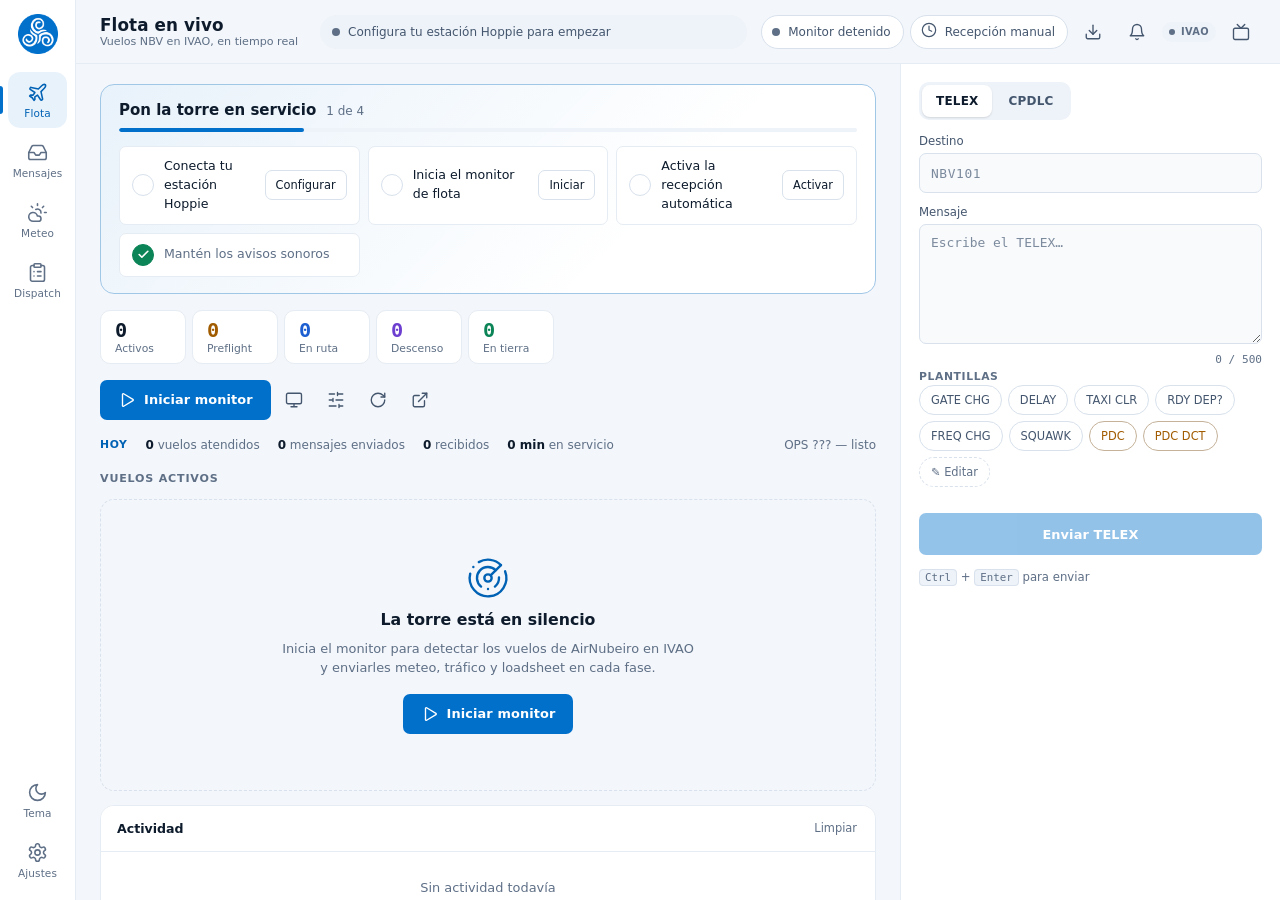
==== index.html @ 82592366 "ACARS v5.4.2: higiene (S6 por AST, mensajes del ACARS como datos, tipos a 0, golden reproducible) Co" ====
<!DOCTYPE html>
<html lang="es">
<head>
<meta charset="UTF-8">
<meta http-equiv="Content-Security-Policy" content="default-src 'self'; script-src 'self' 'sha256-5I/x5qls9bpE0oj8+HHIGtAUZbpPjoAK3fKgNx4mpUc=' 'sha256-Qcn2qqk0fJFvGvzt1JODz7+652PcWfi4bPnkL0S5fUo='; style-src 'self' 'unsafe-inline' https://fonts.googleapis.com; font-src 'self' https://fonts.gstatic.com; img-src 'self' data: blob: https:; connect-src 'self' https: wss: ws:; frame-src 'self'; worker-src 'self'; manifest-src 'self'; object-src 'none'; base-uri 'none'; form-action 'none'">
<meta name="viewport" content="width=device-width, initial-scale=1.0, user-scalable=no">
<title>ACARS Dispatch — AirNubeiro</title>
<!-- PWA -->
<link rel="manifest" href="manifest.json">
<meta name="theme-color" content="#07111F">
<script data-boot>try{var m=localStorage.getItem('nbv_theme')||'auto',d=document.documentElement;d.dataset.theme=m==='auto'?(matchMedia('(prefers-color-scheme: light)').matches?'light':'dark'):m;if(/[?&]embed\b/.test(location.search)&&parent!==window)d.classList.add('embed')}catch(e){}</script>
<meta name="apple-mobile-web-app-capable" content="yes">
<meta name="apple-mobile-web-app-status-bar-style" content="black-translucent">
<meta name="apple-mobile-web-app-title" content="ACARS DSP">
<link rel="apple-touch-icon" href="icons/icon-192.png">
<link rel="icon" type="image/png" sizes="192x192" href="icons/icon-192.png">
<link rel="icon" type="image/png" sizes="512x512" href="icons/icon-512.png">
<link rel="preconnect" href="https://fonts.googleapis.com">
<link href="https://fonts.googleapis.com/css2?family=Raleway:wght@600;700&family=JetBrains+Mono:wght@400;500;600;700&family=IBM+Plex+Sans:wght@400;500;600;700&display=swap" rel="stylesheet">
<link rel="stylesheet" href="nbv-ui.css">
</head>
<body>
<svg xmlns="http://www.w3.org/2000/svg" style="position:absolute;width:0;height:0;overflow:hidden" aria-hidden="true">
<symbol id="i-plane" viewBox="0 0 24 24"><path d="M17.8 19.2 16 11l3.5-3.5C21 6 21.5 4 21 3c-1-.5-3 0-4.5 1.5L13 8 4.8 6.2c-.5-.1-.9.1-1.1.5l-.3.5c-.2.5-.1 1 .3 1.3L9 12l-2 3H4l-1 1 3 2 2 3 1-1v-3l3-2 3.5 5.3c.3.4.8.5 1.3.3l.5-.2c.4-.3.6-.7.5-1.2z"/></symbol>
<symbol id="i-inbox" viewBox="0 0 24 24"><path d="M22 12h-6l-2 3h-4l-2-3H2"/><path d="M5.45 5.11 2 12v6a2 2 0 0 0 2 2h16a2 2 0 0 0 2-2v-6l-3.45-6.89A2 2 0 0 0 16.76 4H7.24a2 2 0 0 0-1.79 1.11z"/></symbol>
<symbol id="i-cloud-sun" viewBox="0 0 24 24"><path d="M12 2v2"/><path d="m4.93 4.93 1.41 1.41"/><path d="M20 12h2"/><path d="m19.07 4.93-1.41 1.41"/><path d="M15.95 12.65a4 4 0 0 0-5.93-4.13"/><path d="M13 22H7a5 5 0 1 1 4.9-6H13a3 3 0 0 1 0 6Z"/></symbol>
<symbol id="i-clipboard" viewBox="0 0 24 24"><rect width="8" height="4" x="8" y="2" rx="1"/><path d="M16 4h2a2 2 0 0 1 2 2v14a2 2 0 0 1-2 2H6a2 2 0 0 1-2-2V6a2 2 0 0 1 2-2h2"/><path d="M12 11h4M12 16h4M8 11h.01M8 16h.01"/></symbol>
<symbol id="i-settings" viewBox="0 0 24 24"><path d="M12.22 2h-.44a2 2 0 0 0-2 2v.18a2 2 0 0 1-1 1.73l-.43.25a2 2 0 0 1-2 0l-.15-.08a2 2 0 0 0-2.73.73l-.22.38a2 2 0 0 0 .73 2.73l.15.1a2 2 0 0 1 1 1.72v.51a2 2 0 0 1-1 1.74l-.15.09a2 2 0 0 0-.73 2.73l.22.38a2 2 0 0 0 2.73.73l.15-.08a2 2 0 0 1 2 0l.43.25a2 2 0 0 1 1 1.73V20a2 2 0 0 0 2 2h.44a2 2 0 0 0 2-2v-.18a2 2 0 0 1 1-1.73l.43-.25a2 2 0 0 1 2 0l.15.08a2 2 0 0 0 2.73-.73l.22-.39a2 2 0 0 0-.73-2.73l-.15-.08a2 2 0 0 1-1-1.74v-.5a2 2 0 0 1 1-1.74l.15-.09a2 2 0 0 0 .73-2.73l-.22-.38a2 2 0 0 0-2.73-.73l-.15.08a2 2 0 0 1-2 0l-.43-.25a2 2 0 0 1-1-1.73V4a2 2 0 0 0-2-2z"/><circle cx="12" cy="12" r="3"/></symbol>
<symbol id="i-sun" viewBox="0 0 24 24"><circle cx="12" cy="12" r="4"/><path d="M12 2v2M12 20v2M4.93 4.93l1.41 1.41M17.66 17.66l1.41 1.41M2 12h2M20 12h2M6.34 17.66l-1.41 1.41M19.07 4.93l-1.41 1.41"/></symbol>
<symbol id="i-moon" viewBox="0 0 24 24"><path d="M12 3a6 6 0 0 0 9 9 9 9 0 1 1-9-9Z"/></symbol>
<symbol id="i-send" viewBox="0 0 24 24"><path d="M14.54 21.69a.5.5 0 0 0 .94-.02l6.5-19a.5.5 0 0 0-.64-.64l-19 6.5a.5.5 0 0 0-.02.94l7.93 3.18a2 2 0 0 1 1.11 1.11z"/><path d="m21.85 2.15-10.94 10.94"/></symbol>
<symbol id="i-refresh" viewBox="0 0 24 24"><path d="M21 12a9 9 0 1 1-9-9c2.52 0 4.93 1 6.74 2.74L21 8"/><path d="M21 3v5h-5"/></symbol>
<symbol id="i-bell" viewBox="0 0 24 24"><path d="M6 8a6 6 0 0 1 12 0c0 7 3 9 3 9H3s3-2 3-9"/><path d="M10.3 21a1.94 1.94 0 0 0 3.4 0"/></symbol>
<symbol id="i-bell-off" viewBox="0 0 24 24"><path d="M8.7 3A6 6 0 0 1 18 8a21.3 21.3 0 0 0 .6 5"/><path d="M17 17H3s3-2 3-9a4.67 4.67 0 0 1 .3-1.7"/><path d="M10.3 21a1.94 1.94 0 0 0 3.4 0"/><path d="m2 2 20 20"/></symbol>
<symbol id="i-play" viewBox="0 0 24 24"><path d="M6 4.5v15a1 1 0 0 0 1.5.86l12.4-7.5a1 1 0 0 0 0-1.72L7.5 3.64A1 1 0 0 0 6 4.5z"/></symbol>
<symbol id="i-stop" viewBox="0 0 24 24"><rect x="5" y="5" width="14" height="14" rx="2.5"/></symbol>
<symbol id="i-monitor" viewBox="0 0 24 24"><rect width="20" height="14" x="2" y="3" rx="2"/><path d="M8 21h8M12 17v4"/></symbol>
<symbol id="i-tv" viewBox="0 0 24 24"><rect width="20" height="15" x="2" y="7" rx="2"/><path d="m17 2-5 5-5-5"/></symbol>
<symbol id="i-external" viewBox="0 0 24 24"><path d="M15 3h6v6"/><path d="M10 14 21 3"/><path d="M18 13v6a2 2 0 0 1-2 2H5a2 2 0 0 1-2-2V8a2 2 0 0 1 2-2h6"/></symbol>
<symbol id="i-pen" viewBox="0 0 24 24"><path d="M12 3H5a2 2 0 0 0-2 2v14a2 2 0 0 0 2 2h14a2 2 0 0 0 2-2v-7"/><path d="M18.38 2.63a1 1 0 0 1 3 3l-9.02 9.01a2 2 0 0 1-.85.5l-2.87.84a.5.5 0 0 1-.62-.62l.84-2.87a2 2 0 0 1 .5-.85z"/></symbol>
<symbol id="i-x" viewBox="0 0 24 24"><path d="M18 6 6 18M6 6l12 12"/></symbol>
<symbol id="i-check" viewBox="0 0 24 24"><path d="M20 6 9 17l-5-5"/></symbol>
<symbol id="i-download" viewBox="0 0 24 24"><path d="M12 15V3"/><path d="m7 10 5 5 5-5"/><path d="M21 15v4a2 2 0 0 1-2 2H5a2 2 0 0 1-2-2v-4"/></symbol>
<symbol id="i-clock" viewBox="0 0 24 24"><circle cx="12" cy="12" r="10"/><path d="M12 6v6l4 2"/></symbol>
<symbol id="i-sliders" viewBox="0 0 24 24"><path d="M21 4h-7M10 4H3M21 12h-9M8 12H3M21 20h-5M12 20H3M14 2v4M8 10v4M16 18v4"/></symbol>
<symbol id="i-radio" viewBox="0 0 24 24"><path d="M4.9 16.1C1 12.2 1 5.8 4.9 1.9"/><path d="M7.8 4.7a6.14 6.14 0 0 0-.8 7.5"/><circle cx="12" cy="9" r="2"/><path d="M16.2 4.8c2 2 2.26 5.11.8 7.47"/><path d="M19.1 1.9a9.96 9.96 0 0 1 0 14.1"/><path d="M9.5 18h5"/><path d="m8 22 4-11 4 11"/></symbol>
<symbol id="i-users" viewBox="0 0 24 24"><path d="M16 21v-2a4 4 0 0 0-4-4H6a4 4 0 0 0-4 4v2"/><circle cx="9" cy="7" r="4"/><path d="M22 21v-2a4 4 0 0 0-3-3.87M16 3.13a4 4 0 0 1 0 7.75"/></symbol>
<symbol id="i-map" viewBox="0 0 24 24"><path d="M14.11 5.55a2 2 0 0 0 1.78 0l3.66-1.83A1 1 0 0 1 21 4.62v12.76a1 1 0 0 1-.55.9l-4.56 2.27a2 2 0 0 1-1.78 0l-4.22-2.1a2 2 0 0 0-1.78 0l-3.66 1.83A1 1 0 0 1 3 19.38V6.62a1 1 0 0 1 .55-.9l4.56-2.27a2 2 0 0 1 1.78 0z"/><path d="M15 5.76v15M9 3.24v15"/></symbol>
<symbol id="i-zap" viewBox="0 0 24 24"><path d="M4 14a1 1 0 0 1-.78-1.63l9.9-10.2a.5.5 0 0 1 .86.46l-1.92 6.02A1 1 0 0 0 13 10h7a1 1 0 0 1 .78 1.63l-9.9 10.2a.5.5 0 0 1-.86-.46l1.92-6.02A1 1 0 0 0 11 14z"/></symbol>
<symbol id="i-database" viewBox="0 0 24 24"><ellipse cx="12" cy="5" rx="9" ry="3"/><path d="M3 5v14a9 3 0 0 0 18 0V5"/><path d="M3 12a9 3 0 0 0 18 0"/></symbol>
<symbol id="i-chat" viewBox="0 0 24 24"><path d="M7.9 20A9 9 0 1 0 4 16.1L2 22Z"/></symbol>
<symbol id="i-radar" viewBox="0 0 24 24"><path d="M19.07 4.93A10 10 0 0 0 6.99 3.34"/><path d="M4 6h.01"/><path d="M2.29 9.62A10 10 0 1 0 21.31 8.35"/><path d="M16.24 7.76A6 6 0 1 0 8.23 16.67"/><path d="M12 18h.01"/><path d="M17.99 11.66A6 6 0 0 1 15.77 16.67"/><circle cx="12" cy="12" r="2"/><path d="m13.41 10.59 5.66-5.66"/></symbol>
<symbol id="i-file" viewBox="0 0 24 24"><path d="M15 2H6a2 2 0 0 0-2 2v16a2 2 0 0 0 2 2h12a2 2 0 0 0 2-2V7Z"/><path d="M14 2v4a2 2 0 0 0 2 2h4"/><path d="M10 13h4M10 17h4"/></symbol>
<symbol id="i-plug" viewBox="0 0 24 24"><path d="M12 22v-5M9 8V2M15 8V2M18 8v5a4 4 0 0 1-4 4h-4a4 4 0 0 1-4-4V8Z"/></symbol>
<symbol id="i-hoppie" viewBox="0 0 24 24"><path d="M4.93 19.07a10 10 0 0 1 0-14.14M7.76 16.24a6 6 0 0 1 0-8.49M16.24 7.76a6 6 0 0 1 0 8.49M19.07 4.93a10 10 0 0 1 0 14.14"/><circle cx="12" cy="12" r="2"/></symbol>
</svg>

<div class="shell" id="shell">

  <!-- ═══ RAIL / NAVEGACIÓN ═══ -->
  <aside class="rail" aria-label="Navegación principal">
    <div class="brand" title="AirNubeiro ACARS"><img src="icons/nbv-mark.png" alt="AirNubeiro" width="40" height="40"></div>
    <nav class="nav">
      <button class="nav-i on" data-v="occ" data-click="uiGo|occ" aria-label="Flota en vivo"><svg class="ic"><use href="#i-plane"/></svg><span>Flota</span></button>
      <button class="nav-i" data-v="msgs" data-click="uiGo|msgs" aria-label="Mensajes"><svg class="ic"><use href="#i-inbox"/></svg><span>Mensajes</span><span class="tb" id="rxTab">0</span></button>
      <button class="nav-i" data-v="info" data-click="uiGo|info" aria-label="Meteorología"><svg class="ic"><use href="#i-cloud-sun"/></svg><span>Meteo</span></button>
      <button class="nav-i" data-v="dsp" data-click="uiGo|dsp" aria-label="Dispatch"><svg class="ic"><use href="#i-clipboard"/></svg><span>Dispatch</span></button>
    </nav>
    <div class="rail-foot">
      <button class="nav-i nav-theme" id="btnTheme" data-theme-ico="label" data-click="NBV.ui.theme.cycle" title="Tema"><svg class="ic"><use href="#i-sun"/></svg><span>Tema</span></button>
      <button class="nav-i" data-v="cfg" id="btnCfg" data-click="toggleCfg" aria-label="Ajustes"><svg class="ic"><use href="#i-settings"/></svg><span>Ajustes</span></button>
    </div>
  </aside>

  <!-- ═══ BARRA SUPERIOR ═══ -->
  <header class="top">
    <div class="top-t">
      <h1 id="viewTitle">Flota en vivo</h1>
      <div class="sub" id="viewSub">AirNubeiro ACARS · v5.4.2</div>
    </div>
    <div class="sb idle" id="sBar" role="status" aria-live="polite"><div class="d"></div><span id="sTxt">Configura logon y callsign</span></div>
    <div class="top-r">
      <button class="pill" id="pillMon" data-click="uiFleetToggle" title="Monitor de flota (OPS Center)"><span class="pd"></span><span class="pl-t" id="pillMonTxt">Monitor detenido</span></button>
      <button class="pill" id="btnAuto" data-click="toggleAutoPoll" title="Recepción automática de mensajes (auto-poll)"><span id="autoIco"><svg class="ic"><use href="#i-clock"/></svg></span><span class="pl-t">Recepción manual</span></button>
      <button class="ib" id="btnPoll" data-click="doPoll" title="Consultar mensajes ahora"><svg class="ic"><use href="#i-download"/></svg><span class="bdg" id="rxBdg">0</span></button>
      <button class="ib" id="btnSnd" data-click="toggleSound" title="Sonido"><svg class="ic"><use href="#i-bell"/></svg></button>
      <span class="fsuipc-badge src-ivao" id="fsuipcBadge" title="Fuente de datos: IVAO Whazzup"><span class="fsuipc-dot"></span>IVAO</span>
      <button class="ib" id="btnStream" data-click="openStream" title="Modo Stream (F11)"><svg class="ic"><use href="#i-tv"/></svg></button>
      <button class="btn-pri" id="btnCompose" data-click="uiComposer|$true"><svg class="ic"><use href="#i-pen"/></svg>Redactar</button>
    </div>
  </header>

  <!-- ═══ CONTENIDO ═══ -->
  <main class="main" id="main">

    <!-- ═══ FLOTA EN VIVO (OPS Center integrado) ═══ -->
    <section class="view on" id="p-occ" aria-label="Flota en vivo">
      <div class="onb" id="onb" hidden>
        <div class="onb-h"><b>Pon la torre en servicio</b><span id="onbProg">0 de 4</span></div>
        <div class="onb-bar"><i id="onbBar" style="width:0"></i></div>
        <ol class="onb-l" id="onbList"></ol>
      </div>
      <div class="fleet-bar">
        <div class="kpis">
          <div class="kpi"><b id="kAct">0</b><span>Activos</span></div>
          <div class="kpi k-pre"><b id="kPre">0</b><span>Preflight</span></div>
          <div class="kpi k-enr"><b id="kEnr">0</b><span>En ruta</span></div>
          <div class="kpi k-dsc"><b id="kDsc">0</b><span>Descenso</span></div>
          <div class="kpi k-lnd"><b id="kLnd">0</b><span>En tierra</span></div>
        </div>
        <div class="fleet-acts">
          <button class="btn-pri" id="btnMon" data-click="uiFleetToggle"><svg class="ic"><use href="#i-play"/></svg><span>Iniciar monitor</span></button>
          <button class="ib" data-click="uiFleet|aoc" title="Pantalla AOC"><svg class="ic"><use href="#i-monitor"/></svg></button>
          <button class="ib" data-click="uiFleet|cfg" title="Ajustes de flota y roster SimBrief"><svg class="ic"><use href="#i-sliders"/></svg></button>
          <button class="ib" data-click="occFrameReload" title="Recargar OPS Center"><svg class="ic"><use href="#i-refresh"/></svg></button>
          <a class="ib" href="ops-center.html" target="_blank" rel="noopener" title="Abrir OPS Center en otra ventana"><svg class="ic"><use href="#i-external"/></svg></a>
        </div>
      </div>
      <div class="today" id="today"><span class="t-l">Hoy</span><span><b id="tFl">0</b> vuelos atendidos</span><span><b id="tTx">0</b> mensajes enviados</span><span><b id="tRx">0</b> recibidos</span><span><b id="tSvc">0 min</b> en servicio</span><span class="t-st" id="fleetSt"></span></div>
      <div class="frame-wrap">
        <iframe id="occFrame" src="ops-center.html?embed=1" loading="eager" title="OPS Center AirNubeiro"></iframe>
      </div>
    </section>

    <!-- ═══ MENSAJES ═══ -->
    <section class="view" id="p-msgs" aria-label="Mensajes">
      <div class="view-h">
        <div class="seg" role="tablist">
          <button class="seg-i on" data-t="rx" data-click="sw|rx" role="tab">Recibidos <span class="tb" id="rxTab2">0</span></button>
          <button class="seg-i" data-t="tx" data-click="sw|tx" role="tab">Enviados</button>
        </div>
        <div class="view-acts">
          <button class="btn" data-click="doPoll"><svg class="ic"><use href="#i-download"/></svg>Consultar ahora</button>
          <button class="btn" data-click="uiComposer|$true"><svg class="ic"><use href="#i-pen"/></svg>Redactar</button>
        </div>
      </div>
      <div class="pnl on" id="p-rx">
        <div class="lh">
          <h3>Bandeja de entrada</h3>
          <div class="lh-btns"><button class="sm" data-click="clr|rx">Vaciar</button></div>
        </div>
        <div class="ml" id="rxL"><div class="me-empty" id="rxE"><b>Bandeja vacía</b>Activa la recepción automática y los TELEX y CPDLC de los pilotos llegarán aquí con aviso sonoro.</div></div>
      </div>
      <div class="pnl" id="p-tx">
        <div class="lh">
          <h3>Mensajes enviados</h3>
          <div class="lh-btns"><button class="sm" data-click="clr|tx">Vaciar</button></div>
        </div>
        <div class="ml" id="txL"><div class="me-empty" id="txE"><b>Aún no has enviado nada hoy</b>Pulsa en un vuelo de la flota para escribirle un TELEX.</div></div>
      </div>
    </section>

    <!-- ═══ METEO ═══ -->
    <section class="view" id="p-info" aria-label="Meteorología">
      <div class="two">
        <div class="cd">
          <div class="ct"><svg class="ic"><use href="#i-cloud-sun"/></svg>METAR · TAF · ATIS</div>
          <div class="r2">
            <div class="f"><label for="inI">Aeropuerto (ICAO)</label><input type="text" id="inI" class="uc" placeholder="LEMD" maxlength="4" autocomplete="off" spellcheck="false"></div>
            <div class="f"><label for="inT">Tipo</label>
              <select id="inT">
                <option value="metar">METAR actual</option>
                <option value="metar-hist">METAR histórico (3 h)</option>
                <option value="taf">TAF (pronóstico)</option>
                <option value="vatatis">ATIS — VATSIM</option>
                <option value="ivaoatis">ATIS — IVAO</option>
              </select>
            </div>
          </div>
          <button class="bp ifc" id="inB" data-click="sendInfo" disabled>Consultar</button>
        </div>
        <div class="col">
          <div class="res-empty" id="inEmpty"><svg class="ic"><use href="#i-cloud-sun"/></svg><b>Sin consulta</b>Introduce un ICAO para ver el METAR, TAF o ATIS y reenviarlo a un piloto.</div>
          <div class="cd" id="inR" style="display:none">
            <div class="ct">Resultado</div>
            <div class="mb" id="inRT"></div>
            <div class="fwd">
              <div class="f"><label for="fwdTo">Reenviar a</label><input type="text" id="fwdTo" class="uc" placeholder="NBV101" maxlength="12" autocomplete="off" spellcheck="false"></div>
              <button class="btn" data-click="fwdInfo" style="min-height:40px"><svg class="ic"><use href="#i-send"/></svg>Enviar TELEX</button>
            </div>
          </div>
        </div>
      </div>
    </section>

    <!-- ═══ DISPATCH ═══ -->
    <section class="view" id="p-dsp" aria-label="Dispatch">
      <div class="two">
        <div class="col">
          <div class="cd">
            <div class="ct"><svg class="ic"><use href="#i-file"/></svg>Dispatch completo<small>SimBrief + IVAO</small></div>
            <div class="r2">
              <div class="f"><label for="dspSb">Usuario o ID SimBrief
                <span class="hi" tabindex="0">?<span class="tt">Username de Navigraph o Pilot ID numérico de SimBrief. Lo encuentras en Account Settings de SimBrief.</span></span>
              </label><input type="text" id="dspSb" placeholder="usuario o ID" autocomplete="off" spellcheck="false"></div>
              <div class="f"><label for="dspTo">Enviar a</label><input type="text" id="dspTo" class="uc" placeholder="NBV101" maxlength="12" autocomplete="off" spellcheck="false"></div>
            </div>
            <button class="bp dsp-btn" id="dspFetch" data-click="fetchDispatch">Generar dispatch</button>
          </div>

          <div class="cd">
            <div class="ct"><svg class="ic"><use href="#i-radar"/></svg>Dispatch rápido<small>sin SimBrief</small></div>
            <div class="r2">
              <div class="f"><label for="qdIcao">Aeropuerto (ICAO)</label><input type="text" id="qdIcao" class="uc" placeholder="LEMD" maxlength="4" autocomplete="off" spellcheck="false"></div>
              <div class="f"><label for="qdTo">Enviar a</label><input type="text" id="qdTo" class="uc" placeholder="NBV101" maxlength="12" autocomplete="off" spellcheck="false"></div>
            </div>
            <div class="tpls" style="margin:14px 0 0">
              <button class="tp" data-click="qdFetch|traffic">Tráfico</button>
              <button class="tp" data-click="qdFetch|metar">METAR</button>
              <button class="tp" data-click="qdFetch|taf">TAF</button>
              <button class="tp" data-click="qdFetch|atis-ivao">ATIS IVAO</button>
              <button class="tp" data-click="qdFetch|atis-vatsim">ATIS VATSIM</button>
            </div>
          </div>

          <div class="cd">
            <div class="ct"><svg class="ic"><use href="#i-map"/></svg>Route Info<small>ATC · SIGMET · PIREP</small></div>
            <div class="r2">
              <div class="f"><label for="riCs">Piloto en IVAO
                <span class="hi" tabindex="0">?<span class="tt">Callsign del piloto activo en IVAO. Se usa su posición y rumbo para calcular ATC, SIGMET y PIREP en el corredor de su ruta.</span></span>
              </label><input type="text" id="riCs" class="uc" placeholder="NBV101" maxlength="12" autocomplete="off" spellcheck="false"></div>
              <div class="f"><label for="riTo">Enviar a</label><input type="text" id="riTo" class="uc" placeholder="(el mismo)" maxlength="12" autocomplete="off" spellcheck="false"></div>
            </div>
            <button class="bp dsp-btn" id="riBtn" data-click="fetchRouteInfo">Generar Route Info</button>
          </div>

          <div class="cd">
            <div class="ct"><svg class="ic"><use href="#i-users"/></svg>Conexiones PAX y tripulación</div>
            <div class="r2">
              <div class="f"><label for="cxIcao">Aeropuerto de llegada
                <span class="hi" tabindex="0">?<span class="tt">Aeropuerto donde aterriza el vuelo. Genera conexiones PAX con aerolíneas del país y la rotación de tripulación.</span></span>
              </label><input type="text" id="cxIcao" class="uc" placeholder="EGLL" maxlength="4" autocomplete="off" spellcheck="false"></div>
              <div class="f"><label for="cxTo">Enviar a</label><input type="text" id="cxTo" class="uc" placeholder="NBV101" maxlength="12" autocomplete="off" spellcheck="false"></div>
            </div>
            <div class="tpls" style="margin:14px 0 0">
              <button class="tp" data-click="manualPaxConn">Conexiones PAX</button>
              <button class="tp" data-click="manualCrewInfo">Info tripulación</button>
            </div>
          </div>
        </div>

        <div class="col" id="dspOut">
          <div class="res-empty" id="dspEmpty"><svg class="ic"><use href="#i-clipboard"/></svg><b>Los mensajes generados aparecerán aquí</b>Revisa cada TELEX antes de enviarlo o envíalos todos de una vez.</div>
          <div class="dsp-card" id="riResult" style="display:none">
            <h4 id="riTitle">—</h4>
            <pre id="riBody"></pre>
            <button class="dsp-send" id="riSend" data-click="riSendTelex">Enviar TELEX</button>
          </div>
          <div class="dsp-card" id="cxResult" style="display:none">
            <h4 id="cxTitle">—</h4>
            <pre id="cxBody"></pre>
            <button class="dsp-send" id="cxSend" data-click="cxSendTelex">Enviar TELEX</button>
          </div>
          <div class="dsp-card" id="qdResult" style="display:none">
            <h4 id="qdTitle">—</h4>
            <pre id="qdBody"></pre>
            <button class="dsp-send" id="qdSend" data-click="qdSendTelex">Enviar TELEX</button>
          </div>
          <div class="dsp-loading" id="dspLoad" style="display:none"><span class="spin"><svg class="ic"><use href="#i-refresh"/></svg></span> Obteniendo OFP de SimBrief y tráfico IVAO…</div>
          <div class="dsp-summary" id="dspSum" style="display:none">
            <div class="head">Resumen del vuelo</div>
            <div id="dspSumRows"></div>
          </div>
          <div class="dsp-cards" id="dspCards" style="display:none"></div>
          <button class="bp dsp-btn" id="dspAll" data-click="sendAllDispatch" style="display:none">Enviar todos los TELEX</button>
        </div>
      </div>
    </section>

    <!-- ═══ AJUSTES ═══ -->
    <section class="view" id="p-cfg" aria-label="Ajustes">
      <div class="cfg" id="cfgP">
        <div class="set-grid">
          <div class="cd">
            <div class="ct"><svg class="ic"><use href="#i-hoppie"/></svg>Conexión Hoppie</div>
            <div class="cfg-g">
              <div class="f"><label for="cL">Logon code</label><input type="text" id="cL" placeholder="Tu código Hoppie" autocomplete="off" spellcheck="false"></div>
              <div class="f"><label for="cS">Callsign de estación
                <span class="hi" tabindex="0">?<span class="tt">Remitente que verá el piloto en sus mensajes. Usa NBVOPS para que aparezca así en el avión.</span></span>
              </label><input type="text" id="cS" class="uc" placeholder="NBVOPS" maxlength="12" autocomplete="off" spellcheck="false"></div>
              <div class="f"><label for="cI">Intervalo de recepción (s)</label><input type="number" id="cI" value="45" min="20" max="120" step="5" title="Hoppie recomienda 45–75 s; tras un CPDLC se consulta cada 20 s durante 3 min"></div>
              <div class="f">
                <label for="cP">Proxy personalizado
                  <span class="hi" tabindex="0">?<span class="tt">Vacío = proxy local de START-ACARS.bat (recomendado). Solo para GitHub Pages: URL de tu Cloudflare Worker, p. ej. https://mi-proxy.workers.dev/?url=</span></span>
                </label>
                <input type="text" id="cP" value="" placeholder="Automático (proxy local)" spellcheck="false">
              </div>
            </div>
          </div>

          <div class="cd">
            <div class="ct"><svg class="ic"><use href="#i-bell"/></svg>Avisos y apariencia</div>
            <div class="cfg-g">
              <div class="f"><label for="sndMode">Avisos sonoros
                <span class="hi" tabindex="0">?<span class="tt">Tono distinto para TELEX, CPDLC y LOGON recibidos, vuelo detectado, cambio de fase y errores. Suenan aunque la ventana esté en segundo plano (tras el primer clic en la app).</span></span>
              </label><select id="sndMode"><option value="all">Todos los eventos</option><option value="rx">Solo recibidos y errores</option><option value="off">Ninguno</option></select></div>
              <div class="f"><label for="themeSel">Tema</label><select id="themeSel" data-change="NBV.ui.theme.set|$value"><option value="auto">Automático (sistema)</option><option value="light">Claro</option><option value="dark">Oscuro</option></select></div>
            </div>
          </div>

          <div class="cd span">
            <div class="ct"><svg class="ic"><use href="#i-plug"/></svg>Integraciones</div>
            <div class="cfg-module">
              <div class="cfg-mod-hdr">
                <span class="cfg-mod-ttl"><svg class="ic"><use href="#i-zap"/></svg><span>FSUIPC WebSocket<small>Datos del simulador local</small></span></span>
                <label class="mod-toggle"><input type="checkbox" id="fsuipcEn" data-change="acarsFsuipcOnToggle"><span class="sw"></span><span>Activar</span></label>
              </div>
              <div class="cfg-mod-fields cfg-g" id="fsuipcCfgFields">
                <div class="f"><label for="fsuipcUrl">URL WebSocket</label><input type="text" id="fsuipcUrl" value="ws://localhost:2048/fsuipc/" spellcheck="false" autocomplete="off"></div>
                <div class="f"><label for="fsuipcCs">Mi callsign (piloto local)
                  <span class="hi" tabindex="0">?<span class="tt">Tu callsign en IVAO. OPS usará los datos del simulador para este vuelo en lugar de IVAO Whazzup.</span></span>
                </label><input type="text" id="fsuipcCs" class="uc" placeholder="NBV101" maxlength="12" autocomplete="off" spellcheck="false"></div>
                <div class="f"><label for="fsuipcPoll">Intervalo (ms)</label><input type="number" id="fsuipcPoll" value="500" min="200" max="2000" step="100"></div>
              </div>
              <div class="cfg-mod-status" id="fsuipcStatus">Desactivado — actívalo para leer el simulador local</div>
            </div>
            <div class="cfg-module">
              <div class="cfg-mod-hdr">
                <span class="cfg-mod-ttl"><svg class="ic"><use href="#i-file"/></svg><span>TechLog<small>Defectos, MEL y estado técnico de tu avión</small></span></span>
                <label class="mod-toggle"><input type="checkbox" id="techlogEn" data-change="techlogOnToggle"><span class="sw"></span><span>Activar</span></label>
              </div>
              <div class="cfg-mod-status" id="techlogStatus">Desactivado — lee la app TechLog de este PC (abre el ACARS con START-ACARS). Usa «Mi callsign» de FSUIPC para saber cuál es tu vuelo.</div>
            </div>
            <div class="cfg-module">
              <div class="cfg-mod-hdr">
                <span class="cfg-mod-ttl"><svg class="ic"><use href="#i-database"/></svg><span>phpVMS<small>Pilotos y PIREPs de AirNubeiro</small></span></span>
                <label class="mod-toggle"><input type="checkbox" id="phpvmsEn" data-change="phpvmsOnToggle"><span class="sw"></span><span>Activar</span></label>
              </div>
              <div class="cfg-mod-fields cfg-g" id="phpvmsCfgFields">
                <div class="f"><label for="phpvmsUrl">URL phpVMS</label><input type="text" id="phpvmsUrl" value="https://operaciones.airnubeiro.es" spellcheck="false" autocomplete="off"></div>
                <div class="f"><label for="phpvmsKeyRaw">API Key
                  <span class="hi" tabindex="0">?<span class="tt">Pega tu API Key y pulsa Validar. Se verifica contra /api/user y se guarda cifrada con AES-256. Nunca se almacena en claro.</span></span>
                </label>
                  <div id="apikeyDisplay"></div>
                  <div class="apikey-wrap" id="apikeyInputWrap" style="display:none">
                    <input type="password" id="phpvmsKeyRaw" placeholder="Pega tu API Key aquí" autocomplete="off" spellcheck="false" data-input="apikeyOnInput">
                    <div class="apikey-actions">
                      <button class="apikey-btn validate" id="apikeyValidateBtn" data-click="apikeyValidateAndSave" style="display:none">Validar</button>
                    </div>
                  </div>
                </div>
                <div class="f"><label for="phpvmsPoll">Intervalo (s)</label><input type="number" id="phpvmsPoll" value="30" min="15" max="120" step="5"></div>
              </div>
              <div class="cfg-mod-status" id="phpvmsStatus">Desactivado — actívalo para seguir a los pilotos vía phpVMS</div>
            </div>
            <div class="cfg-module">
              <div class="cfg-mod-hdr">
                <span class="cfg-mod-ttl"><svg class="ic"><use href="#i-chat"/></svg><span>Discord<small>Notificaciones al canal de la aerolínea</small></span></span>
                <label class="mod-toggle"><input type="checkbox" id="discordEn" data-change="discordOnToggle"><span class="sw"></span><span>Activar</span></label>
              </div>
              <div class="cfg-mod-fields" id="discordCfgFields">
                <div class="f"><label for="discordUrl">URL del webhook
                  <span class="hi" tabindex="0">?<span class="tt">Formato https://discord.com/api/webhooks/{id}/{token}. En Discord: Editar canal → Integraciones → Webhooks.</span></span>
                </label><input type="text" id="discordUrl" placeholder="https://discord.com/api/webhooks/..." spellcheck="false" autocomplete="off"></div>
                <div class="f" style="margin-top:14px"><label>Notificar</label>
                  <div class="dc-events">
                    <label><input type="checkbox" id="dcEvFlight" checked> Vuelo detectado</label>
                    <label><input type="checkbox" id="dcEvPhase" checked> Cambio de fase</label>
                    <label><input type="checkbox" id="dcEvTelex" checked> TELEX enviado</label>
                    <label><input type="checkbox" id="dcEvAlert" checked> Alertas OPS</label>
                  </div>
                </div>
                <button class="dc-test-btn" data-click="discordTest"><svg class="ic"><use href="#i-send"/></svg>Enviar mensaje de prueba</button>
              </div>
              <div class="cfg-mod-status" id="discordStatus">Desactivado — configura la URL del webhook y actívalo</div>
            </div>
          </div>

          <div class="cd span">
            <div class="ct"><svg class="ic"><use href="#i-plane"/></svg>Callsign ACARS de los pilotos<small>si no coincide con el de IVAO</small></div>
            <div class="cd-d">Hoppie entrega por callsign exacto. Si un piloto vuela en IVAO como NBV11WT pero en su avión tiene NBV011 como número de vuelo, añádelo aquí: los mensajes manuales y los automáticos del OPS Center irán al callsign ACARS.</div>
            <div id="acMap"></div>
            <button type="button" class="roster-add" data-click="uiAcAdd">+ Añadir piloto</button>
          </div>

          <div class="cd span">
            <div class="ct"><svg class="ic"><use href="#i-sliders"/></svg>Operaciones de flota</div>
            <div class="cd-d">Prefijo de aerolínea, intervalo de escaneo, Route Info, envío automático, roster SimBrief y plantillas de mensajes.</div>
            <div style="display:flex;gap:8px;flex-wrap:wrap">
              <button class="btn" data-click="uiFleet|cfg"><svg class="ic"><use href="#i-sliders"/></svg>Ajustes de flota y roster</button>
              <button class="btn" data-click="NBV.tpl.edit|telex"><svg class="ic"><use href="#i-pen"/></svg>Editar plantillas</button>
            </div>
          </div>

          <div class="cd span">
            <div class="ct"><svg class="ic"><use href="#i-file"/></svg>Copia de ajustes<small>para otro PC o el móvil</small></div>
            <div class="cd-d">Guarda en un fichero la configuración, el mapa ACARS, las plantillas y el roster, y cárgalo en otro equipo. No incluye credenciales: la API key de phpVMS, el webhook de Discord y el logon de Hoppie se vuelven a introducir en el otro equipo.</div>
            <div style="display:flex;gap:8px;flex-wrap:wrap">
              <button type="button" class="btn" data-click="setExport"><svg class="ic"><use href="#i-download"/></svg>Exportar ajustes</button>
              <button type="button" class="btn" data-click="setImportPick"><svg class="ic"><use href="#i-file"/></svg>Importar ajustes…</button>
              <button type="button" class="btn" id="setRestoreBtn" data-click="setRestore" hidden><svg class="ic"><use href="#i-refresh"/></svg>Deshacer la última importación</button>
              <input type="file" id="setFile" accept=".json,application/json" hidden data-change="setImportFile|$el">
            </div>
            <div class="cfg-mod-status" id="setStatus" role="status" aria-live="polite"></div>
          </div>
        </div>
        <div class="set-foot"><span><b>AirNubeiro</b> ACARS Dispatch v5.4.2</span><span>Creado por Varo para AirNubeiro — Todos los derechos reservados © 2026</span></div>
      </div>
    </section>
  </main>

  <!-- ═══ REDACTAR (TELEX / CPDLC) ═══ -->
  <aside class="composer" id="composer" aria-label="Redactar mensaje">
    <div class="cmp-h">
      <div class="seg" role="tablist">
        <button class="tab on" data-t="telex" data-click="sw|telex" role="tab">TELEX</button>
        <button class="tab" data-t="cpdlc" data-click="sw|cpdlc" role="tab">CPDLC</button>
      </div>
      <button class="ib cmp-x" data-click="uiComposer|$false" title="Cerrar" aria-label="Cerrar"><svg class="ic"><use href="#i-x"/></svg></button>
    </div>
    <div class="hp" id="hpStatus" role="status" aria-live="polite" hidden></div>

    <div class="pnl on" id="p-telex">
      <div class="f"><label for="txD">Destino</label><input type="text" id="txD" class="uc" placeholder="NBV101" maxlength="12" autocomplete="off" spellcheck="false"></div>
      <div class="chips-l" id="cmpFlights"></div>
      <div class="f"><label for="txM">Mensaje</label><textarea id="txM" placeholder="Escribe el TELEX…" rows="5" maxlength="500"></textarea><div class="chc" id="txC">0 / 500</div></div>
      <div class="cmp-lbl">Plantillas</div>
      <div class="tpls" id="tplTelex"></div>
      <button class="bp" id="txB" data-click="sendTx" disabled>Enviar TELEX</button>
    </div>

    <div class="pnl" id="p-cpdlc">
      <div class="r2">
        <div class="f"><label for="cpD">Destino</label><input type="text" id="cpD" class="uc" placeholder="NBV101" maxlength="12" autocomplete="off" spellcheck="false"></div>
        <div class="f"><label for="cpId">ID de mensaje</label><input type="number" id="cpId" value="1" min="1" max="999"></div>
      </div>
      <div class="f"><label for="cpR">Respuesta esperada</label>
        <select id="cpR">
          <option value="WU">W/U — Wilco / Unable</option>
          <option value="AN">A/N — Affirm / Negative</option>
          <option value="R">R — Roger</option>
          <option value="Y">Y — Libre</option>
          <option value="N">N — No requerida</option>
          <option value="NE">NE — Solo informativo</option>
        </select>
      </div>
      <div class="f"><label for="cpM">Mensaje</label><input type="text" id="cpM" class="uc" placeholder="CLIMB TO FL350" autocomplete="off" spellcheck="false"></div>
      <div class="cmp-lbl" style="margin-top:12px">Plantillas</div>
      <div class="tpls" id="tplCpdlc"></div>
      <button class="bp cpc" id="cpB" data-click="sendCp" disabled>Enviar CPDLC</button>
      <div class="cp-log" id="cpLog"></div>
      <div id="connBox" style="display:none">
        <div class="cmp-lbl" style="margin-bottom:8px">Estaciones CPDLC conectadas</div>
        <div class="conn-list" id="connList"></div>
      </div>
    </div>
    <div class="cmp-hint"><kbd>Ctrl</kbd> + <kbd>Enter</kbd> para enviar</div>
  </aside>
  <div class="scrim" id="scrim" data-click="uiComposer|$false"></div>
  <button class="fab" id="fab" data-click="uiComposer|$true"><svg class="ic"><use href="#i-pen"/></svg>Redactar</button>
</div>

<!-- ═══ STREAM MODE OVERLAY ═══ -->
<div class="stream-overlay" id="streamOverlay">
  <div class="str-hdr">
    <div>
      <div class="str-icao" id="strIcao">----</div>
      <div class="str-sub" id="strSub">AirNubeiro OPS — Stream Mode</div>
    </div>
    <button class="str-close" data-click="closeStream" title="Cerrar (Esc)" aria-label="Cerrar"><svg class="ic"><use href="#i-x"/></svg></button>
  </div>
  <div class="str-atis" id="strAtisBox" style="display:none">
    <div class="str-atis-h">ATIS</div>
    <div class="str-atis-body" id="strAtis"></div>
  </div>
  <div class="str-wx" id="strWx"></div>
  <div class="str-flights" id="strFlights">
    <div class="str-empty">Cargando vuelos NBV…</div>
  </div>
  <div class="str-footer"><span>AirNubeiro ACARS Dispatch — Stream Mode</span></div>
</div>

<script src="nbv-core.js"></script>
<script>const HPARSE=/\{(.*?)\}/gs;let soundOn=!0,rxCount=0;function rxAdd(t){rxCount+=t,updBdg()}function rxReset(){rxCount=0,updBdg()}NBV.app.saveCfg=()=>saveCfg(),NBV.app.sound={get:()=>soundOn,set:t=>{soundOn=!!t}};const connStations=new Set;function saveCfg(){if(NBV._applying)return;const t=cfgCollectShared();try{localStorage.setItem("an3",JSON.stringify({...NBV.logon.scrub(t),i:$("cI").value,snd:soundOn,sb:$("dspSb").value}))}catch{}NBV.cfg.saveShared(t)}function loadCfg(){let t={};try{t=JSON.parse(localStorage.getItem("an3"))||{}}catch{}const e=NBV.cfg.merge(t);e.i&&($("cI").value=e.i),e.snd!==void 0&&(soundOn=e.snd),e.sb&&($("dspSb").value=e.sb),NBV._applying=!0;try{cfgApplyFields(e)}finally{NBV._applying=!1}dcLoad().then(n=>{$("discordEn").checked&&discordSetStatus(n?"Webhook activo (cifrado)":"✗ Activo pero sin webhook guardado",!!n||!1)}),$("phpvmsEn").checked&&phpvmsSetStatus("Activo en OPS Center",null),$("fsuipcEn").checked&&fsuipcSetStatus("Gestionado por OPS Center — conectando…",null)}[$("cL"),$("cS"),$("cP"),$("cI"),$("dspSb"),$("fsuipcUrl"),$("fsuipcCs"),$("fsuipcPoll"),$("phpvmsUrl"),$("phpvmsPoll"),$("sndMode"),$("dcEvFlight"),$("dcEvPhase"),$("dcEvTelex"),$("dcEvAlert")].forEach(t=>t&&t.addEventListener("change",saveCfg)),$("discordUrl")?.addEventListener("change",dcOnChange);function toggleCfg(){uiGo(uiView==="cfg"?uiPrevView:"cfg")}function toggleSound(){soundOn=!soundOn,NBV.ui.snd(soundOn),saveCfg(),uiOnboard()}function sw(t){if(t==="telex"||t==="cpdlc"){document.querySelectorAll(".composer .tab").forEach(e=>e.classList.toggle("on",e.dataset.t===t)),$("p-telex").classList.toggle("on",t==="telex"),$("p-cpdlc").classList.toggle("on",t==="cpdlc");return}if(t==="rx"||t==="tx"){document.querySelectorAll("#p-msgs .seg-i").forEach(e=>e.classList.toggle("on",e.dataset.t===t)),$("p-rx").classList.toggle("on",t==="rx"),$("p-tx").classList.toggle("on",t==="tx"),uiGo("msgs");return}uiGo(t)}document.querySelectorAll(".uc").forEach(t=>t.addEventListener("input",()=>{t.value=t.value.toUpperCase()})),$("txM").addEventListener("input",()=>{const t=$("txM").value.length;$("txC").textContent=`${t} / 500`,$("txC").className="chc"+(t>450?t>=500?" o":" w":""),updBtn()});function updBtn(){const t=$("cL").value.trim()&&$("cS").value.trim();$("txB").disabled=!t||!$("txD").value.trim()||!$("txM").value.trim()||busy,$("inB").disabled=!t||!$("inI").value.trim()||busy,$("cpB").disabled=!t||!$("cpD").value.trim()||!$("cpM").value.trim()||busy}[$("cL"),$("cS"),$("txD"),$("txM"),$("inI"),$("cpD"),$("cpM")].forEach(t=>t.addEventListener("input",updBtn));function updBdg(){$("rxBdg").textContent=rxCount,$("rxBdg").classList.toggle("v",rxCount>0);for(const t of["rxTab","rxTab2"]){const e=$(t);e&&(e.textContent=rxCount,e.classList.toggle("v",rxCount>0))}}function updConn(){const t=$("connBox"),e=$("connList");if(connStations.size===0){t.style.display="none";return}t.style.display="block",e.innerHTML="",connStations.forEach(n=>{const s=document.createElement("span");s.className="conn-tag",s.innerHTML=`${esc(n)} <span class="cx" data-click="disconnectStation|${esc(n)}" title="Desconectar">✕</span>`,e.appendChild(s)})}async function disconnectStation(t){try{const e=parseInt($("cpId").value);await hReq(t,"cpdlc",`/data2/${e}//N/LOGOFF`),$("cpId").value=e+1}catch{}connStations.delete(t),updConn(),addMsg("tx",{cls:"out",type:"CPDLC",badge:"b-cp",route:`${$("cS").value.toUpperCase()} → ${t}`,body:"LOGOFF",time:ts(),st:"✓ Desconectado",ok:!0})}let busy=!1;async function sendTx(){if(busy)return;const t=$("txD").value.trim().toUpperCase(),e=$("txM").value.trim();if(!t||!e)return;busy=!0;const n=$("txB");n.disabled=!0,n.className="bp snd",n.textContent="ENVIANDO...",ss("snd",`Enviando TELEX a ${t}...`);try{const s=await hReq(t,"telex",e),a=s.toLowerCase().startsWith("ok");addMsg("tx",{cls:a?"out":"erm",type:"TELEX",badge:"b-tx",route:`${$("cS").value.toUpperCase()} → ${t}`,body:e,time:ts(),st:a?"✓ OK":`✗ ${s}`,ok:a}),a?(ss("ok",`✓ TELEX → ${t}`),n.className="bp ok",n.textContent="✓ ENVIADO",$("txM").value="",$("txM").dispatchEvent(new Event("input",{bubbles:!0}))):(ss("err",`✗ ${s}`),n.className="bp er",n.textContent="✗ ERROR",errorSound())}catch(s){addMsg("tx",{cls:"erm",type:"TELEX",badge:"b-tx",route:`→ ${t}`,body:e,time:ts(),st:`✗ ${s.message}`,ok:!1}),ss("err","✗ Error de red"),n.className="bp er",n.textContent="✗ ERROR",errorSound()}setTimeout(()=>{busy=!1,n.className="bp",n.textContent="ENVIAR TELEX",updBtn()},1400)}let lastInfoResult="";async function sendInfo(){if(busy)return;const t=$("inI").value.trim().toUpperCase(),e=$("inT").value;if(t){busy=!0,$("inB").disabled=!0,$("inB").textContent="SOLICITANDO...",ss("snd",`${e.toUpperCase()} ${t}...`);try{let n="",s=!0;if(e==="metar"||e==="metar-hist")try{const l=(await NBV.wx.metar(t,e==="metar-hist"?3:1)).split(`
`).filter(i=>i.trim());l.length?n=e==="metar"?l[0]:`METAR HISTORICO ${t} (${l.length} obs):
${l.join(`
`)}`:(n=`No METAR available for ${t}`,s=!1)}catch(o){n=await hoppieInfo("METAR",t),s=!!n,s||(n=`METAR no disponible (${o.message})`),e==="metar"&&s&&(n=n.split(`
`).filter(l=>l.trim())[0]||n)}else if(e==="taf"){try{n=await NBV.wx.taf(t)}catch{n=await hoppieInfo("TAF",t)}s=!!n,s||(n="No TAF available")}else if(e==="ivaoatis")n=await ivaoAtis(t),n||(n=await hoppieInfo("IVAOATIS",t)),s=!!n,s||(n=`Sin ATIS IVAO para ${t}`);else{let o=await hoppieInfo("VATATIS",t);if(o.toUpperCase().includes("AVAILABLE ATIS FOR")){const l=o.split(`
`).map(d=>d.trim()).filter(d=>d&&!d.toUpperCase().startsWith("AVAILABLE")),i=["APP","TWR","GND","DEP","ATIS"].map(d=>l.find(u=>u.toUpperCase().includes(`-${d}`)||u.toUpperCase().endsWith(d))).find(Boolean)||l[0];if(i){ss("snd",`ATIS múltiple — solicitando ${i}...`);const d=await hoppieInfo("VATATIS",i);o=d?`[${i}]
${d}`:`Múltiples ATIS disponibles:
${l.join(`
`)}

Solicita el deseado (ej: ${l[0]})`,d||(s=!1)}}n=o,n||(s=!1,n=`Sin ATIS VATSIM para ${t}`)}$("inR").style.display="block",$("inRT").textContent=n||"(vacío)",lastInfoResult=`${e.toUpperCase()} ${t}: ${n}`;const a=e==="metar-hist"?"METAR HIST":e.toUpperCase();addMsg("rx",{cls:"in",type:"INFO",badge:"b-in",route:`SERVER → ${$("cS").value.toUpperCase()}`,body:`${a} ${t}:
${n}`,time:ts(),st:s?"✓ OK":"✗ Sin datos",ok:s});const c=e.startsWith("metar")?NBV.wx.source("metar"):e==="taf"?NBV.wx.source("taf"):"";ss(s?"ok":"err",s?`✓ ${a} ${t}${c&&c!=="aviationweather.gov"?` (fuente secundaria: ${c})`:""}`:`✗ ${a} ${t}: sin datos`),s&&notifySound()}catch(n){$("inR").style.display="block",$("inRT").textContent=`Error: ${n.message}`,ss("err",`✗ ${n.message}`),errorSound()}busy=!1,$("inB").textContent="SOLICITAR",updBtn()}}async function fwdInfo(){const t=$("fwdTo").value.trim().toUpperCase();if(!t||!lastInfoResult){ss("err","✗ Indica callsign destino y solicita primero");return}if(!$("cL").value.trim()||!$("cS").value.trim()){ss("err","✗ Configura logon y callsign");return}ss("snd",`Reenviando a ${t}...`);try{const e=await hReq(t,"telex",lastInfoResult),n=e.toLowerCase().startsWith("ok");addMsg("tx",{cls:n?"out":"erm",type:"TELEX",badge:"b-tx",route:`${$("cS").value.toUpperCase()} → ${t}`,body:`[FWD] ${lastInfoResult}`,time:ts(),st:n?"✓ OK":`✗ ${e}`,ok:n}),ss(n?"ok":"err",n?`✓ Reenviado a ${t}`:`✗ ${e}`),n?notifySound():errorSound()}catch(e){ss("err",`✗ ${e.message}`),errorSound()}}async function sendCp(){if(busy)return;const t=$("cpD").value.trim().toUpperCase(),e=$("cpId").value,n=$("cpR").value,s=$("cpM").value.trim().toUpperCase();if(!t||!s)return;const a=uiCpdlcRef(t),c=`/data2/${e}/${a}/${n}/${s}`;busy=!0;const o=$("cpB");o.disabled=!0,o.className="bp cpc snd",o.textContent="ENVIANDO...",ss("snd",`CPDLC → ${t}...`);try{const l=await hReq(t,"cpdlc",c);pollBoost();const i=l.toLowerCase().startsWith("ok");addMsg("tx",{cls:i?"cpm":"erm",type:"CPDLC",badge:"b-cp",route:`${$("cS").value.toUpperCase()} → ${t}`,body:`[${n}] ${s}`,time:ts(),st:i?"✓ OK":`✗ ${l}`,ok:i}),i?(uiCpdlcSent(t,e,n,s,a),ss("ok",`✓ CPDLC → ${t}`),o.className="bp cpc ok",o.textContent="✓ ENVIADO",$("cpId").value=parseInt(e)+1,$("cpM").value=""):(ss("err",`✗ ${l}`),o.className="bp cpc er",o.textContent="✗ ERROR",errorSound())}catch(l){addMsg("tx",{cls:"erm",type:"CPDLC",badge:"b-cp",route:`→ ${t}`,body:`[${n}] ${s}`,time:ts(),st:`✗ ${l.message}`,ok:!1}),ss("err","✗ Error de red"),o.className="bp cpc er",o.textContent="✗ ERROR",errorSound()}setTimeout(()=>{busy=!1,o.className="bp cpc",o.textContent="ENVIAR CPDLC",updBtn()},1400)}let autoPoll=null,pollFastUntil=0;const POLL_FAST_S=20,POLL_FAST_MS=18e4,POLL_MIN_S=20,POLL_DEF_S=45;function pollDelay(t=Date.now()){const e=Math.max(POLL_MIN_S,parseInt($("cI").value)||POLL_DEF_S),n=t<pollFastUntil?Math.min(e,POLL_FAST_S):e;return Math.round(n*1e3*(.9+Math.random()*.2))}function pollSchedule(){clearTimeout(autoPoll),autoPoll=setTimeout(async()=>{await doPoll(),autoPoll&&pollSchedule()},pollDelay())}function pollBoost(){pollFastUntil=Date.now()+POLL_FAST_MS,autoPoll&&pollSchedule()}async function acceptLogon(t){const e=parseInt($("cpId").value);try{await hReq(t,"cpdlc",`/data2/${e}//NE/LOGON ACCEPTED`),pollBoost(),$("cpId").value=e+1,connStations.add(t),updConn(),addMsg("rx",{cls:"logon",type:"LOGON",badge:"b-lo",route:`${t} ↔ ${$("cS").value.toUpperCase()}`,body:`LOGON ACCEPTED — ${t} conectado`,time:ts(),st:"✓ Conectado",ok:!0}),ss("ok",`✓ ${t} LOGON aceptado`),notifySound()}catch(n){ss("err",`✗ Error aceptando logon: ${n.message}`),errorSound()}document.querySelectorAll(`.la-${CSS.escape(t)}`).forEach(n=>n.remove())}async function standbyLogon(t){const e=parseInt($("cpId").value);try{await hReq(t,"cpdlc",`/data2/${e}//NE/STANDBY`),pollBoost(),$("cpId").value=e+1,addMsg("tx",{cls:"cpm",type:"CPDLC",badge:"b-cp",route:`→ ${t}`,body:"STANDBY",time:ts(),st:"✓ OK",ok:!0})}catch{}document.querySelectorAll(`.la-${CSS.escape(t)}`).forEach(n=>n.remove())}async function rejectLogon(t){const e=parseInt($("cpId").value);try{await hReq(t,"cpdlc",`/data2/${e}//NE/UNABLE`),$("cpId").value=e+1,addMsg("tx",{cls:"erm",type:"CPDLC",badge:"b-cp",route:`→ ${t}`,body:"LOGON UNABLE",time:ts(),st:"✓ Rechazado",ok:!0})}catch{}document.querySelectorAll(`.la-${CSS.escape(t)}`).forEach(n=>n.remove())}async function doPoll(){if(!$("cL").value.trim()||!$("cS").value.trim()){ss("err","✗ Configura logon y callsign");return}ss("snd","Consultando..."),$("btnPoll").classList.add("on");try{const e=(await hReq("NONE","poll","")).trim();if(e.toLowerCase()==="ok")ss("ok","✓ Sin mensajes");else if(e.toLowerCase().startsWith("ok")){const n=[...e.matchAll(HPARSE)];if(!n.length)ss("ok","✓ Sin mensajes");else{let s=0,a=!1,c=!1;for(const o of n){const l=o[1],i=l.split(" "),d=(i[0]||"???").toUpperCase(),u=(i[1]||"TELEX").toUpperCase(),b=l.match(/\{(.+)/s);let f=b?b[1].replace(/\}$/,"").trim():i.slice(2).join(" ");if(f=cleanHoppie(f),!d||!f||f.toLowerCase().includes("send anything")||d==="SERVER")continue;const E=u==="CPDLC"&&f.includes("REQUEST LOGON"),A=u==="CPDLC";E?a=!0:A&&(c=!0),E?addMsg("rx",{cls:"logon",type:"LOGON REQ",badge:"b-lo",route:`${d} → ${$("cS").value.toUpperCase()}`,body:`REQUEST LOGON — ${d} solicita conexion CPDLC`,time:ts(),st:"Pendiente",ok:!0,actions:d}):(A&&(f=uiCpdlcReply(d,f)),addMsg("rx",{cls:A?"cpm":"in",type:u,badge:A?"b-cp":"b-tx",route:`${d} → ${$("cS").value.toUpperCase()}`,body:f,time:ts(),st:"✓ Recibido",ok:!0})),s++}rxAdd(s),ss("ok",`✓ ${s} mensaje(s)`),s&&(NBV.sound.play(a?"logon":c?"cpdlc":"rx"),NBV.attention.bump(s)),(a||c)&&pollBoost()}}else ss("err",`✗ ${e}`),errorSound()}catch(t){ss("err",`✗ Red: ${t.message}`),errorSound()}$("btnPoll").classList.remove("on")}function toggleAutoPoll(){if(autoPoll)clearTimeout(autoPoll),autoPoll=null,ss("ok","Recepción automática desactivada");else{if(!$("cL").value.trim()||!$("cS").value.trim()){ss("err","✗ Configura logon y callsign"),uiGo("cfg");return}const t=Math.max(POLL_MIN_S,parseInt($("cI").value)||POLL_DEF_S);doPoll(),pollSchedule(),ss("ok",`Recepción automática cada ${t}s (20 s tras un CPDLC)`)}try{localStorage.setItem("nbv_autopoll",autoPoll?"1":"0")}catch{}uiAutoPill(),uiOnboard()}function buildMsgEl(t){const e=c=>String(c??""),n=document.createElement("div");n.className=`me ${/^[\w -]{0,40}$/.test(e(t.cls))?e(t.cls):""}`;const s=/^[\w-]{1,20}$/.test(e(t.actions))?e(t.actions):"";let a="";return s&&(a=`<div class="logon-actions la-${esc(s)}">
      <button class="la-accept" data-click="acceptLogon|${esc(s)}">✓ ACCEPT</button>
      <button class="la-standby" data-click="standbyLogon|${esc(s)}">STANDBY</button>
      <button class="la-reject" data-click="rejectLogon|${esc(s)}">✗ UNABLE</button>
    </div>`),n.innerHTML=`<div class="mm"><span class="mr">${esc(e(t.route))}</span><span class="mb-t ${esc(e(t.badge))}">${esc(e(t.type))}</span></div>
    <div class="mt">${esc(e(t.time))}</div>
    <div class="mb">${esc(e(t.body))}</div>
    <div class="ms ${t.ok?"ok":"er"}">${esc(e(t.st))}</div>${a}`,t.dlv&&(n.dataset.dlv="1"),n}function readMsgEl(t){const e=a=>t.querySelector(a)?.textContent??"",n=t.querySelector(".mb-t"),s=t.querySelector(".logon-actions");return{cls:[...t.classList].filter(a=>a!=="me").join(" "),route:e(".mr"),type:n?.textContent??"",badge:n?[...n.classList].filter(a=>a!=="mb-t").join(" "):"",time:e(".mt"),body:e(".mb"),st:e(".ms"),ok:!!t.querySelector(".ms.ok"),actions:s?([...s.classList].find(a=>a.startsWith("la-"))||"").slice(3):"",dlv:t.dataset.dlv||""}}function msgFromStored(t){try{if(typeof t=="string"){const e=new DOMParser().parseFromString(t,"text/html").querySelector(".me");return e?buildMsgEl(readMsgEl(e)):null}return t&&typeof t=="object"&&!Array.isArray(t)?buildMsgEl(t):null}catch{return null}}function addMsg(t,{cls:e,type:n,badge:s,route:a,body:c,time:o,st:l,ok:i,actions:d=void 0}){const u=$(t==="rx"?"rxL":"txL"),b=$(t==="rx"?"rxE":"txE");b.style.display="none";const f=buildMsgEl({cls:e,type:n,badge:s,route:a,body:c,time:o,st:l,ok:i,actions:d});if(u.children.length>0?u.insertBefore(f,u.children[0].nextSibling||u.children[0]):u.appendChild(f),saveList(t),NBV.ui.stats.msg(t,i),t==="tx"&&typeof uiHoppieCheck=="function"&&(uiHoppieCheck(6e3),i&&uiDeliveryWatch(String(a).split("→").pop())),typeof discordNotifyMsg=="function"){const E=c&&typeof c=="string"&&c.startsWith("[OPS]");(t==="rx"||!E)&&discordNotifyMsg({direction:t,cls:e,type:n,route:a,body:c,st:l,ok:i})}}function clr(t){$(t==="rx"?"rxL":"txL").querySelectorAll(".me").forEach(n=>n.remove()),$(t==="rx"?"rxE":"txE").style.display="block",t==="rx"&&rxReset();try{localStorage.removeItem("an3_"+t)}catch{}}function saveList(t){try{const n=[...$(t==="rx"?"rxL":"txL").querySelectorAll(".me")].map(readMsgEl);localStorage.setItem("an3_"+t,JSON.stringify(n.slice(0,150)))}catch{}}function loadList(t){try{const e=JSON.parse(localStorage.getItem("an3_"+t)),n=Array.isArray(e)?e.map(msgFromStored).filter(Boolean):[];if(n.length){const s=$(t==="rx"?"rxL":"txL");$(t==="rx"?"rxE":"txE").style.display="none",n.forEach(a=>s.appendChild(a))}}catch{}}let qdLastBody="";function matchAtc(t,e){return NBV.ivao.atcFor({clients:{atcs:t}},e)}async function qdFetch(t){const e=$("qdIcao").value.trim().toUpperCase();if(!e||e.length<3){ss("err","✗ Introduce ICAO del aeropuerto");return}$("qdResult").style.display="block",$("qdBody").textContent="Cargando…",$("qdSend").className="dsp-send",$("qdSend").textContent="Enviar TELEX",qdLastBody="";try{let n="",s="";if(t==="traffic"){n=`TRÁFICO ${e}`,ss("snd",`Tráfico IVAO ${e}...`);const a=await NBV.ivao.get(),c=NBV.ivao.traffic(a,e);if(s=`TRAFFIC ${e} — ${c.density} (${c.total})
ARR: ${c.arriving.length}  |  DEP: ${c.departing.length}
`,c.arriving.length){s+=`--- LLEGADAS ---
`;for(const l of c.arriving.slice(0,10))s+=`${l.callsign||"???"} ${safeStr(l.flightPlan?.aircraftId)||"????"} FROM ${NBV.ivao.depOf(l)||"????"} GS${safeNum(l.lastTrack?.groundSpeed)} FL${Math.round(safeNum(l.lastTrack?.altitude)/100)} ${safeStr(l.lastTrack?.state)}
`;c.arriving.length>10&&(s+=`... y ${c.arriving.length-10} más
`)}if(c.departing.length){s+=`--- SALIDAS ---
`;for(const l of c.departing.slice(0,10))s+=`${l.callsign||"???"} ${safeStr(l.flightPlan?.aircraftId)||"????"} TO ${NBV.ivao.arrOf(l)||"????"} ${safeStr(l.lastTrack?.state)}
`;c.departing.length>10&&(s+=`... y ${c.departing.length-10} más
`)}const o=NBV.ivao.atcFor(a,e);s+=o.length?`--- ATC ONLINE ---
${o.map(l=>`${l.callsign} ${fmtFreq(l.atcSession?.frequency)}`).join(`
`)}
`:`NO ATC ONLINE EN ${e}
`}else if(t==="metar"){n=`METAR ${e}`,ss("snd",`METAR ${e}...`);try{s=await NBV.wx.metarLatest(e)||"No METAR available"}catch(a){s=await hoppieInfo("METAR",e)||`METAR no disponible (${a.message})`}}else if(t==="taf"){n=`TAF ${e}`,ss("snd",`TAF ${e}...`);try{s=await NBV.wx.taf(e)||"No TAF available"}catch(a){s=await hoppieInfo("TAF",e)||`TAF no disponible (${a.message})`}}else t==="atis-ivao"?(n=`ATIS IVAO ${e}`,ss("snd",`ATIS IVAO ${e}...`),s=await ivaoAtis(e)||await hoppieInfo("IVAOATIS",e)||`Sin ATIS IVAO para ${e}`):t==="atis-vatsim"&&(n=`ATIS VATSIM ${e}`,ss("snd",`ATIS VATSIM ${e}...`),s=await hoppieInfo("VATATIS",e)||`Sin ATIS VATSIM para ${e}`);$("qdTitle").innerHTML=`<span class="ico">${esc(n.substring(0,2))}</span> ${esc(n.substring(2))}`,$("qdBody").textContent=s,qdLastBody=s,ss("ok",`✓ ${n}`),notifySound()}catch(n){$("qdBody").textContent=`Error: ${n.message}`,ss("err",`✗ ${n.message}`),errorSound()}}function qdSendTelex(){return sendChunked($("qdTo").value.trim().toUpperCase(),qdLastBody,"QD",$("qdSend"))}let dspMessages=[],dspOFP=null;async function fetchDispatch(){const t=$("dspSb").value.trim(),e=$("dspTo").value.trim().toUpperCase();if(!t){ss("err","✗ Introduce usuario/ID de SimBrief");return}if(!e){ss("err","✗ Introduce callsign destino");return}if(!$("cL").value.trim()||!$("cS").value.trim()){ss("err","✗ Configura logon y callsign primero");return}$("dspFetch").disabled=!0,$("dspLoad").style.display="block",$("dspSum").style.display="none",$("dspCards").style.display="none",$("dspAll").style.display="none",dspMessages=[],ss("snd","Obteniendo OFP...");try{const s=/^\d+$/.test(t)?`userid=${t}`:`username=${encodeURIComponent(t)}`,a=`${SIMBRIEF_API}?${s}&json=1`,c=NBV.net.route(a),o=await fetch(c,{signal:AbortSignal.timeout(15e3)});try{dspOFP=await o.json()}catch{dspOFP=null}const l=String(dspOFP?.fetch?.status||"");if(!o.ok||!dspOFP||l.startsWith("Error"))throw new Error(l||`SimBrief HTTP ${o.status}`);const i=dspOFP,d=i.origin?.icao_code||"????",u=i.destination?.icao_code||"????",b=i.alternate?.icao_code||"????",f=i.aircraft?.icaocode||i.general?.icao_airline||"????",E=(i.general?.icao_airline||"")+(i.general?.flight_number||""),A=i.general?.costindex||"N/A",M=i.weights?.pax_count||"0",F=i.weights?.cargo||"0",ct=i.general?.route||"",p=i.params?.units==="lbs"?"LBS":"KG",H=i.weights?.oew||"0",W=i.weights?.est_zfw||"0",P=i.weights?.est_tow||"0",U=i.weights?.est_ldw||"0",G=i.weights?.payload||"0",q=i.fuel?.plan_ramp||"0",X=i.fuel?.enroute_burn||"0",K=i.fuel?.reserve||"0",Y=i.fuel?.alternate_burn||"0",z=i.fuel?.contingency||"0",J=i.fuel?.extra||"0",Q=i.fuel?.min_takeoff||"0",Z=i.times?.est_time_enroute?formatSeconds(i.times.est_time_enroute):"N/A";$("dspSumRows").innerHTML=[r("Vuelo",`${E} · ${f}`),r("Ruta",`${d} → ${u} (ALT: ${b})`),r("Tiempo en ruta",Z),r("CI",A),r("PAX / Cargo",`${M} pax · ${Number(F).toLocaleString()} ${p}`),r("TOW / LDW",`${Number(P).toLocaleString()} / ${Number(U).toLocaleString()} ${p}`),r("Block Fuel",`${Number(q).toLocaleString()} ${p}`)].join(""),$("dspSum").style.display="block";const tt=[`=== LOADSHEET ${E} ===`,`ACFT: ${f}  CI: ${A}`,`${d}/${u}  ALT: ${b}`,`PAX: ${M}  CARGO: ${Number(F).toLocaleString()}${p}`,"---",`OEW:     ${pad(H,8)} ${p}`,`PAYLOAD: ${pad(G,8)} ${p}`,`ZFW:     ${pad(W,8)} ${p}`,`TOW:     ${pad(P,8)} ${p}`,`LDW:     ${pad(U,8)} ${p}`,"--- FUEL ---",`BLOCK:   ${pad(q,8)} ${p}`,`TRIP:    ${pad(X,8)} ${p}`,`CONT:    ${pad(z,8)} ${p}`,`ALTN:    ${pad(Y,8)} ${p}`,`RESERVE: ${pad(K,8)} ${p}`,`EXTRA:   ${pad(J,8)} ${p}`,`MIN T/O: ${pad(Q,8)} ${p}`].join(`
`);dspMessages.push({id:"load",label:"LOADSHEET",icon:"📦",body:tt,sent:!1});const et=i.weather?.orig_metar||"N/A",nt=i.weather?.dest_metar||"N/A",st=i.weather?.altn_metar||"N/A",_=i.weather?.orig_taf||"",j=i.weather?.dest_taf||"",I=await NBV.ivao.atisBest(d).catch(()=>null),at=[`=== WX BRIEFING ${E} ===`,I?`ATIS ${I.station}${I.letter?" INFO "+I.letter:""}: ${I.text}`:"",`DEP ${d} METAR:`,et,_?`TAF: ${_.substring(0,200)}`:"","",`ARR ${u} METAR:`,nt,j?`TAF: ${j.substring(0,200)}`:"","",`ALT ${b} METAR:`,st].filter(Boolean).join(`
`);dspMessages.push({id:"wx",label:"WX BRIEFING",icon:"🌤️",body:at,sent:!1}),ss("snd","WX en-ruta...");let g=`=== WX EN-ROUTE ${d}-${u} ===
`;try{try{const S=`${METAR_API}?ids=${u}&format=raw&hours=1`,y=NBV.net.route(S),N=await(await fetch(y,{signal:AbortSignal.timeout(8e3)})).text();N.trim()?g+=`DEST ${u} METAR:
${N.trim().split(`
`)[0]}
`:g+=`DEST ${u}: No METAR available
`}catch{try{const y=await hReq("SERVER","inforeq",`METAR ${u}`);y.toLowerCase().startsWith("ok")&&(g+=`DEST ${u} METAR:
${y.substring(2).trim()}
`)}catch{g+=`DEST ${u}: Unable to fetch METAR
`}}try{const L=(await(await ivaoFetch()).json()).clients?.atcs||[],N=u.substring(0,4),B=d.substring(0,2),w=u.substring(0,2),x=L.filter(v=>{if(!v.callsign)return!1;const C=v.callsign.toUpperCase();if(!C.includes("_CTR")&&!C.includes("_FSS"))return!1;const O=C.substring(0,2);return O===B||O===w}),T=L.filter(v=>{if(!v.callsign)return!1;const C=v.callsign.toUpperCase();return C.startsWith(N)?!C.includes("_GND")&&!C.includes("_DEL"):!1});if(x.length){g+=`--- CTR/FSS EN RUTA ---
`;for(const v of x.slice(0,10))g+=`${v.callsign}
`}if(T.length){g+=`--- ATC DESTINO ${u} ---
`;for(const v of T)g+=`${v.callsign}
`}!x.length&&!T.length&&(g+=`NO ATC EN RUTA NI DESTINO
`)}catch{}}catch(S){g+=`Error: ${S.message}`}dspMessages.push({id:"wxenr",label:"WX EN-ROUTE",icon:"🛫",body:g,sent:!1}),ss("snd","Trafico IVAO...");let h=`=== TRAFFIC ${u} ===
`;try{const y=await(await ivaoFetch()).json(),L=y.clients?.pilots||[],N=L.filter(m=>m.flightPlan?.arrivalId===u),B=L.filter(m=>m.flightPlan?.departureId===u),w=N.length,x=B.length,T=w+x,v=T===0?"NINGUNO":T<=3?"BAJO":T<=8?"MODERADO":"ALTO";if(h+=`TRAFICO ${v} (${T} total)
`,h+=`LLEGADAS: ${w}  |  SALIDAS: ${x}
`,w>0){h+=`--- ARR ---
`;for(const m of N.slice(0,8)){const k=m.callsign||"???",R=m.flightPlan,V=R?.departureId||"????",D=R?.aircraftId||"????",ot=m.lastTrack?.groundSpeed||0,it=m.lastTrack?.altitude||0;h+=`${k} ${D} FROM ${V} GS${ot} FL${Math.round(it/100)}
`}}if(x>0){h+=`--- DEP ---
`;for(const m of B.slice(0,8)){const k=m.callsign||"???",R=m.flightPlan,V=R?.arrivalId||"????",D=R?.aircraftId||"????";h+=`${k} ${D} TO ${V}
`}}const C=y.clients?.atcs||[],O=matchAtc(C,u);if(O.length>0){h+=`--- ATC ONLINE ---
`;for(const m of O)h+=`${m.callsign}
`}else h+=`ATC: NO HAY ATC ONLINE EN ${u}
`}catch(S){h+=`Error obteniendo trafico: ${S.message}`}dspMessages.push({id:"traf",label:"TRAFFIC",icon:"📡",body:h,sent:!1}),renderDispatchCards(),$("dspAll").style.display="block",ss("ok",`✓ Dispatch generado — ${dspMessages.length} mensajes`),notifySound()}catch(n){ss("err",`✗ SimBrief: ${n.message}`),errorSound()}$("dspLoad").style.display="none",$("dspFetch").disabled=!1}function renderDispatchCards(){const t=$("dspCards");t.innerHTML="",t.style.display="flex";for(const e of dspMessages){const n=document.createElement("div");n.className="dsp-card",n.id=`dsp-${e.id}`,n.innerHTML=`
      <h4><span class="ico">${esc(e.icon)}</span> ${esc(e.label)}</h4>
      <pre>${esc(e.body)}</pre>
      <button class="dsp-send" id="dsb-${esc(e.id)}" data-click="sendDispatchMsg|${esc(e.id)}">Enviar TELEX</button>`,t.appendChild(n)}}async function sendDispatchMsg(t){const e=dspMessages.find(o=>o.id===t);if(!e||e.sent)return;const n=$("dspTo").value.trim().toUpperCase();if(!n){ss("err","✗ Indica callsign destino");return}const s=$(`dsb-${t}`);s.textContent="Enviando…";const a=splitMsg(e.body,480);let c=!0;for(let o=0;o<a.length;o++)try{const l=a.length>1?`[${e.label} ${o+1}/${a.length}]
`:"";if(!(await hReq(n,"telex",l+a[o])).toLowerCase().startsWith("ok")){c=!1;break}addMsg("tx",{cls:"out",type:"TELEX",badge:"b-tx",route:`${$("cS").value.toUpperCase()} → ${n}`,body:`[DSP:${e.label}] ${l}${a[o]}`,time:ts(),st:"✓ OK",ok:!0})}catch{c=!1;break}c?(e.sent=!0,s.textContent="✓ Enviado",s.className="dsp-send sent",ss("ok",`✓ ${e.label} → ${n}`)):(s.textContent="✗ Error",s.className="dsp-send fail",ss("err",`✗ Error enviando ${e.label}`),errorSound(),setTimeout(()=>{s.textContent="Enviar TELEX",s.className="dsp-send"},2e3))}async function sendAllDispatch(){if(!$("dspTo").value.trim().toUpperCase()){ss("err","✗ Indica callsign destino");return}$("dspAll").disabled=!0,$("dspAll").textContent="Enviando…";let e=0,n=0;for(const s of dspMessages)s.sent||(await sendDispatchMsg(s.id),s.sent?e++:n++,await new Promise(a=>setTimeout(a,600)));$("dspAll").disabled=!1,$("dspAll").textContent=n?`✗ ${e} enviados, ${n} fallidos`:`✓ ${e} mensajes enviados`,setTimeout(()=>{$("dspAll").textContent="Enviar todos los TELEX"},3e3)}function r(t,e){return`<div class="row"><span>${esc(t)}</span><span class="val">${esc(e)}</span></div>`}function pad(t,e){return String(Number(t).toLocaleString()).padStart(e)}function formatSeconds(t){const e=Math.floor(t/3600),n=Math.floor(t%3600/60);return`${e}h${String(n).padStart(2,"0")}m`}let cxLastBody="";function manualPaxConn(){const t=$("cxIcao").value.trim().toUpperCase();if(!t||t.length!==4){ss("err","✗ Introduce ICAO destino (4 chars)");return}const e=genPaxConnections(t);if(!e){ss("err","✗ Sin conexiones generadas");return}$("cxResult").style.display="block",$("cxTitle").innerHTML=`CONEXIONES PAX ${esc(t)}`,$("cxBody").textContent=e,$("cxSend").textContent="Enviar TELEX",$("cxSend").className="dsp-send",cxLastBody=e,ss("ok",`✓ Conexiones PAX generadas para ${t}`),notifySound()}function manualCrewInfo(){const t=$("cxIcao").value.trim().toUpperCase(),e=$("cxTo").value.trim().toUpperCase();if(!t||t.length!==4){ss("err","✗ Introduce ICAO destino (4 chars)");return}const n={callsign:e||"NBV???",dep:"????",arr:t,aircraft:"???",enrouteStart:0,firstSeen:0},s=genCrewInfo(n);if(!s){ss("err","✗ Sin info crew generada");return}const a=`=== CREW ${e||"NBV"} ===
${t}
${s}`;$("cxResult").style.display="block",$("cxTitle").innerHTML=`CREW INFO ${esc(t)}`,$("cxBody").textContent=a,$("cxSend").textContent="Enviar TELEX",$("cxSend").className="dsp-send",cxLastBody=a,ss("ok",`✓ Crew info generada para ${t}`),notifySound()}function cxSendTelex(){return sendChunked($("cxTo").value.trim().toUpperCase(),cxLastBody,"CX",$("cxSend"))}let riLastBody="";async function fetchRouteInfo(){const t=$("riCs").value.trim().toUpperCase();if(!t){ss("err","✗ Introduce callsign del piloto en IVAO");return}$("riResult").style.display="block",$("riBody").textContent="Buscando piloto en IVAO…",$("riSend").className="dsp-send",$("riSend").textContent="Enviar TELEX",riLastBody="",ss("snd",`Route Info para ${t}...`);try{const e=await NBV.ivao.get(),n=NBV.ivao.pilots(e).find(i=>safeStr(i.callsign).toUpperCase()===t);if(!n){$("riBody").textContent=`Piloto ${t} no encontrado en IVAO`,ss("err",`✗ ${t} no online`);return}const s=n.lastTrack||{};$("riBody").textContent="Consultando ATC, SIGMET, PIREP y METAR…";const a=NBV.ivao.arrOf(n)||"????",c=await buildRouteInfo({callsign:t,dep:NBV.ivao.depOf(n)||"????",arr:a,lat:safeNum(s.latitude),lon:safeNum(s.longitude),hdg:safeNum(s.heading),alt:safeNum(s.altitude),gs:safeNum(s.groundSpeed),data:e,arrDist:typeof s.arrivalDistance=="number"?s.arrivalDistance:null});let o=c.body;const l=genParking(a);l&&(o+=`--- PARKING ASIGNADO ---
${a}: ${l}
`),$("riTitle").innerHTML=`ROUTE INFO ${esc(t)}`,$("riBody").textContent=o,riLastBody=o,ss("ok",`✓ Route Info ${t} — ${c.corridor.total}nm de ruta: ${c.atcCount} ATC, ${c.nSig} SIGMET, ${c.nPirep} PIREP`),notifySound()}catch(e){$("riBody").textContent=`Error: ${e.message}`,ss("err",`✗ ${e.message}`),errorSound()}}function riSendTelex(){const t=$("riTo").value.trim().toUpperCase()||$("riCs").value.trim().toUpperCase();return sendChunked(t,riLastBody,"RI",$("riSend"))}let streamActive=!1,streamTimer=null;function openStream(){streamActive=!0,$("streamOverlay").classList.add("on"),document.body.style.overflow="hidden";const e=($("cS")?.value||"").trim().toUpperCase().replace(/_.*/,"");$("strIcao").textContent=e.length===4?e:"----",refreshStream()}function closeStream(){streamActive=!1,$("streamOverlay").classList.remove("on"),document.body.style.overflow="",streamTimer&&(clearTimeout(streamTimer),streamTimer=null)}async function refreshStream(){if(!streamActive)return;const t=($("cS")?.value||"").trim().toUpperCase().replace(/_.*/,"");if(t.length===4&&($("strIcao").textContent=t),t.length===4){try{const n=await NBV.wx.metarLatest(t),s=n?parseMetarSummary(n):{};let a="";s.wind&&(a+=`<div class="str-wx-item"><div class="str-wx-val" style="color:var(--inf)">${esc(s.wind)}</div><div class="str-wx-lbl">Viento</div></div>`),s.vis&&(a+=`<div class="str-wx-item"><div class="str-wx-val" style="color:${s.visWarn?"var(--wrn)":"var(--ok)"}">${esc(s.vis)}</div><div class="str-wx-lbl">Visibilidad</div></div>`),s.qnh&&(a+=`<div class="str-wx-item"><div class="str-wx-val" style="color:var(--tx1)">${esc(s.qnh)}</div><div class="str-wx-lbl">QNH</div></div>`),s.temp&&(a+=`<div class="str-wx-item"><div class="str-wx-val" style="color:var(--cpdlc)">${esc(s.temp)}</div><div class="str-wx-lbl">Temp</div></div>`),$("strWx").innerHTML=a}catch{$("strWx").innerHTML=""}const e=await ivaoAtis(t);$("strAtisBox").style.display=e?"block":"none",e&&($("strAtis").textContent=e)}try{const e=await NBV.ivao.get(),n=localStorage.getItem("an_ops")&&(JSON.parse(localStorage.getItem("an_ops")).a||"NBV")||"NBV";renderStreamFlights(NBV.ivao.pilots(e).filter(s=>safeStr(s.callsign).toUpperCase().startsWith(n.toUpperCase())))}catch(e){$("strFlights").innerHTML=`<div class="str-empty">Error IVAO: ${esc(e.message)}</div>`}streamActive&&(streamTimer=setTimeout(refreshStream,2e4))}function renderStreamFlights(t){if(!t.length){$("strFlights").innerHTML='<div class="str-empty">✈ Sin vuelos NBV activos en IVAO</div>';return}let e='<table class="str-tbl"><thead><tr><th>Callsign</th><th>ACFT</th><th>Ruta</th><th>Estado</th><th>ALT</th><th>GS</th><th>DIST</th><th>ETA</th></tr></thead><tbody>';for(const n of t){const s=n.flightPlan||{},a=n.lastTrack||{},c=Math.round(safeNum(a.altitude)),o=safeNum(a.groundSpeed),l=mapState(safeStr(a.state)),i=NBV.ivao.arrOf(n)||"????",d=a.onGround?{dist:null,eta:null}:etaInfo({arrivalDist:a.arrivalDistance,gs:o,lat:a.latitude,lon:a.longitude,arr:i});e+=`<tr><td class="str-cs">${esc(n.callsign||"???")}</td><td>${esc(safeStr(s.aircraftId)||"???")}</td><td>${esc(NBV.ivao.depOf(n)||"????")} → ${esc(i)}</td>
      <td><span class="str-state st-${esc(l.cls)}">${esc(l.label)}</span></td><td>${c>0?c>=18e3?`FL${Math.round(c/100)}`:`${Number(c)}ft`:"—"}</td>
      <td>${esc(o>0?o+"kt":"—")}</td><td>${esc(d.dist!=null?d.dist+"nm":"—")}</td><td>${esc(d.eta||"—")}</td></tr>`}$("strFlights").innerHTML=e+"</tbody></table>"}document.addEventListener("keydown",t=>{if(t.key==="F11"){t.preventDefault(),streamActive?closeStream():openStream();return}if(t.key==="Escape"&&streamActive){closeStream();return}if((t.ctrlKey||t.metaKey)&&t.key==="Enter"){t.preventDefault();const e=uiActiveForm();e==="telex"?sendTx():e==="info"?sendInfo():e==="cpdlc"&&sendCp()}});function acarsFsuipcOnToggle(){const t=$("fsuipcEn").checked;cfgFieldsToggle("fsuipcCfgFields",t),fsuipcSetStatus(t?"Gestionado por OPS Center — conectando…":"Desactivado — activa para conectar al simulador local",null),t||fsuipcUpdateBadge("ivao"),saveCfg()}function discordNotifyMsg({direction:t,cls:e,type:n,route:s,body:a,st:c,ok:o}){if(!discordEvTelex()||a&&typeof a=="string"&&a.startsWith("[OPS]"))return;const l=DC_MSG_COLORS[o===!1?"erm":e]||DC_MSG_COLORS.out;discordEnqueue(discordEmbed({color:l,title:`${t==="rx"?"📥":"📤"} ${n} ${t==="rx"?"RECIBIDO":"ENVIADO"}`,fields:[{name:"Ruta",value:s||"—"},{name:"Tipo",value:n},{name:"Estado",value:c||"—"},{name:"Mensaje",value:dTrunc(a,512),inline:!1}]}))}function phpvmsOnToggle(){const t=$("phpvmsEn").checked;cfgFieldsToggle("phpvmsCfgFields",t),phpvmsSetStatus(t?"Activo en OPS Center — primer scan en curso…":"Desactivado",null),saveCfg()}function opsMirrorStatus(){let t=null;try{t=$("occFrame")?.contentWindow,t?.NBV||(t=null)}catch{t=null}if(t)try{const e=$("fsuipcEn")?.checked,n=typeof t.fsuipcGetData=="function"?t.fsuipcGetData():null,s=t.document.getElementById("fsuipcBadge"),a=n?"fsuipc":e&&s&&/src-connecting/.test(s.className)?"connecting":"ivao";fsuipcUpdateBadge(a);const c=t.document.getElementById("fsuipcStatus")?.textContent;e&&c&&$("fsuipcStatus")&&($("fsuipcStatus").textContent=c);const o=t.document.getElementById("phpvmsStatus")?.textContent;$("phpvmsEn")?.checked&&o&&$("phpvmsStatus")&&($("phpvmsStatus").textContent=o)}catch{}}async function ivaoAtis(t){try{const n=NBV.ivao.atisFor(await NBV.ivao.get(),t);if(n.length)return n.map(s=>`[${s.station}${s.letter?" INFO "+s.letter:""}]
${s.text}`).join(`

`)}catch{}const e=await NBV.ivao.autoAtis(t);return e?`[${e.station}]
${e.text}`:""}async function sendChunked(t,e,n,s){if(!t)return ss("err","✗ Indica callsign destino"),!1;if(!e)return ss("err","✗ Primero genera un resultado"),!1;if(!$("cL").value.trim()||!$("cS").value.trim())return ss("err","✗ Configura logon y callsign"),!1;s&&(s.textContent="Enviando…");const a=splitMsg(e,480);let c=!0;for(let o=0;o<a.length;o++){const l=a.length>1?`[${o+1}/${a.length}] `:"";try{const i=await hReq(t,"telex",l+a[o]);if(!hoppieOk(i)){c=!1,ss("err",`✗ ${i}`);break}addMsg("tx",{cls:"out",type:"TELEX",badge:"b-tx",route:`${$("cS").value.toUpperCase()} → ${t}`,body:`[${n}] ${l}${a[o]}`,time:ts(),st:"✓ OK",ok:!0}),o<a.length-1&&await sleep(400)}catch(i){c=!1,ss("err",`✗ ${i.message}`);break}}return s&&(c?(s.textContent="✓ Enviado",s.className="dsp-send sent",ss("ok",`✓ TELEX → ${t}`)):(s.textContent="✗ Error",s.className="dsp-send fail",errorSound(),setTimeout(()=>{s.textContent="Enviar TELEX",s.className="dsp-send"},2e3))),c}function renderTemplates(){NBV.tpl.render("tplTelex",["telex","pdc"],tplPickTelex,"tp"),NBV.tpl.render("tplCpdlc",["cpdlc"],tplPickCpdlc,"tp cp")}async function tplPickTelex(t){$("txM").value=(await NBV.tpl.fill(t,{cs:$("txD").value.trim()})).substring(0,500),$("txM").focus(),$("txM").dispatchEvent(new Event("input",{bubbles:!0}))}async function tplPickCpdlc(t){$("cpM").value=(await NBV.tpl.fill(t,{cs:$("cpD").value.trim()})).toUpperCase().replace(/\n/g," "),$("cpM").focus(),updBtn()}const UI_VIEWS={occ:["Flota en vivo","Vuelos NBV en IVAO, en tiempo real"],msgs:["Mensajes","TELEX y CPDLC recibidos y enviados"],info:["Meteorología","METAR, TAF y ATIS bajo demanda"],dsp:["Dispatch","OFP, tráfico, ruta y conexiones para tus pilotos"],cfg:["Ajustes","Estación, avisos e integraciones"]};let uiView="occ",uiPrevView="occ";const uiLast={};function uiGo(t){UI_VIEWS[t]||(t="occ"),t!=="cfg"&&(uiPrevView=t),uiView=t,document.querySelectorAll(".nav-i[data-v]").forEach(e=>{const n=e.dataset.v===t;e.classList.toggle("on",n),n?e.setAttribute("aria-current","page"):e.removeAttribute("aria-current")}),document.querySelectorAll(".main > .view").forEach(e=>e.classList.toggle("on",e.id==="p-"+t)),$("viewTitle").textContent=UI_VIEWS[t][0],$("viewSub").textContent=UI_VIEWS[t][1],t==="msgs"&&$("p-rx").classList.contains("on")&&rxReset(),t==="cfg"&&typeof uiAcRender=="function"&&uiAcRender();try{$("main").scrollTop=0}catch{}}function uiAutoPill(){const t=$("btnAuto"),e=!!autoPoll;t.classList.toggle("poll-on",e),t.setAttribute("aria-pressed",String(e)),t.innerHTML=`<span id="autoIco">${e?'<span class="dot-pulse"></span>':NBV.ui.icon("clock")}</span><span class="pl-t">${e?"Recepción automática":"Recepción manual"}</span>`}function uiWide(){try{return window.matchMedia("(min-width: 1181px)").matches}catch{return!0}}function uiComposer(t=!0){uiWide()||($("composer").classList.toggle("open",t),document.body.classList.toggle("cmp-open",t)),t&&setTimeout(()=>{const n=$("p-cpdlc").classList.contains("on")?$("cpD").value?$("cpM"):$("cpD"):$("txD").value?$("txM"):$("txD");try{n.focus()}catch{}},80)}function uiPickCs(t){t=NBV.acars.to(t);for(const e of["txD","cpD"])$(e).value=t,$(e).dispatchEvent(new Event("input",{bubbles:!0}));uiHoppieCheck(100),document.querySelectorAll("#cmpFlights .chip").forEach(e=>e.classList.toggle("on",NBV.acars.to(e.dataset.cs)===t));try{($("p-cpdlc").classList.contains("on")?$("cpM"):$("txM")).focus()}catch{}}function uiCompose(t){t&&uiPickCs(t),sw("telex"),uiComposer(!0)}function uiActiveForm(){const t=document.activeElement;for(const e of["info","telex","cpdlc"])if(t&&$("p-"+e)?.contains(t))return e;return $("p-cpdlc").classList.contains("on")?"cpdlc":"telex"}function uiOps(){try{const t=$("occFrame")?.contentWindow;return t&&typeof t.opsUiState=="function"?t:null}catch{return null}}function uiFleetToggle(){if(!$("cL").value.trim()||!$("cS").value.trim()){ss("err","✗ Configura logon y callsign"),uiGo("cfg");return}const t=uiOps();if(!t){ss("snd","OPS Center cargando…");return}t.toggleMonitor(),setTimeout(uiTick,60)}function uiFleet(t){uiGo("occ");const e=uiOps();e&&(t==="aoc"?e.toggleAoc():t==="cfg"&&e.toggleCfg())}function uiTick(){const t=uiOps();let e=null;try{e=t?t.opsUiState():null}catch{}const n=!!e?.running;if(uiLast.run!==n||uiLast.total!==e?.total){uiLast.run=n,uiLast.total=e?.total,$("pillMon").classList.toggle("live",n),$("pillMonTxt").textContent=n?e.total?`Monitor · ${e.total} en vuelo`:"Monitor activo":"Monitor detenido";const a=$("btnMon");a.className=n?"btn live":"btn-pri",a.innerHTML=NBV.ui.icon(n?"stop":"play")+`<span>${n?"Detener monitor":"Iniciar monitor"}</span>`}if(e){$("kAct").textContent=e.total,$("kPre").textContent=e.pre,$("kEnr").textContent=e.enr,$("kDsc").textContent=e.dsc,$("kLnd").textContent=e.lnd,$("fleetSt").textContent=e.status||"";const a=e.list.map(c=>c.cs+c.phase).join();if(uiLast.list!==a){uiLast.list=a;const c=$("txD").value.trim().toUpperCase();$("cmpFlights").innerHTML=e.list.map(o=>`<button type="button" class="chip ph-${esc(o.phase.toLowerCase())}${o.cs===c?" on":""}" data-cs="${esc(o.cs)}" data-click="uiPickCs|${esc(o.cs)}" title="${esc(o.dep)} → ${esc(o.arr)}${NBV.acars.to(o.cs)!==o.cs?" · ACARS "+esc(NBV.acars.to(o.cs)):""}"><i></i>${esc(o.cs)}</button>`).join("")}}const s=NBV.ui.stats.get();$("tFl").textContent=s.fl.length,$("tTx").textContent=s.tx,$("tRx").textContent=s.rx,$("tSvc").textContent=NBV.ui.stats.fmtSvc(s.svc),uiOnboard(e)}function uiOnboard(t){if(t===void 0)try{t=uiOps()?.opsUiState()}catch{t=null}const e=[{done:!!($("cL").value.trim()&&$("cS").value.trim()),t:"Conecta tu estación Hoppie",a:"Configurar",f:"uiOnbCfg"},{done:!!t?.running,t:"Inicia el monitor de flota",a:"Iniciar",f:"uiFleetToggle"},{done:!!autoPoll,t:"Activa la recepción automática",a:"Activar",f:"toggleAutoPoll"},{done:!!soundOn&&$("sndMode").value!=="off",t:"Mantén los avisos sonoros",a:"Activar",f:"uiSoundOn"}],n=e.filter(a=>a.done).length,s=e.map(a=>+a.done).join("");uiLast.onb!==s&&(uiLast.onb=s,$("onb").hidden=n===e.length,$("onbProg").textContent=`${n} de ${e.length}`,$("onbBar").style.width=n/e.length*100+"%",$("onbList").innerHTML=e.map(a=>`<li class="${a.done?"done":""}"><span class="ck">${NBV.ui.icon("check")}</span><span>${esc(a.t)}</span><button type="button" class="btn" data-click="${esc(a.f)}">${esc(a.a)}</button></li>`).join(""))}function uiSoundOn(){soundOn||toggleSound(),$("sndMode").value==="off"&&($("sndMode").value="all",saveCfg()),uiOnboard()}function uiObserve(){const t=()=>{const e=n=>n&&n.style.display&&n.style.display!=="none";$("dspEmpty").hidden=[...$("dspOut").children].some(n=>n.id!=="dspEmpty"&&e(n)),$("inEmpty").hidden=!!e($("inR"))};try{const e=new MutationObserver(t);e.observe($("dspOut"),{attributes:!0,attributeFilter:["style"],subtree:!0}),e.observe($("inR"),{attributes:!0,attributeFilter:["style"]})}catch{}t()}function uiInit(){NBV.ui.snd(soundOn),uiGo("occ"),uiAutoPill(),uiObserve(),NBV.bus.on("compose",t=>uiCompose(t&&t.to)),NBV.bus.on("ops",()=>setTimeout(uiTick,30)),$("sndMode").addEventListener("change",()=>uiOnboard()),["cL","cS"].forEach(t=>$(t).addEventListener("input",()=>uiOnboard())),$("txD").addEventListener("input",()=>{const t=$("txD").value.trim().toUpperCase();document.querySelectorAll("#cmpFlights .chip").forEach(e=>e.classList.toggle("on",NBV.acars.to(e.dataset.cs)===t))}),document.addEventListener("keydown",t=>{t.key==="Escape"&&document.body.classList.contains("cmp-open")&&uiComposer(!1)}),$("occFrame").addEventListener("load",()=>setTimeout(uiTick,300)),NBV.logon.whenReady(()=>{try{localStorage.getItem("nbv_autopoll")==="1"&&!autoPoll&&$("cL").value.trim()&&$("cS").value.trim()&&toggleAutoPoll()}catch{}uiOnboard()}),uiHoppieInit(),uiV471Init(),uiTick(),setInterval(uiTick,1500)}let hpTimer=null,hpSeq=0,hpForce=!1;function uiHoppieCheck(t=700,e=!1){clearTimeout(hpTimer),hpForce=hpForce||e,hpTimer=setTimeout(uiHoppieRun,t)}async function uiHoppieRun(){const t=$("hpStatus"),n=($("p-cpdlc").classList.contains("on")?$("cpD"):$("txD")).value.trim().toUpperCase(),s=$("cS").value.trim().toUpperCase(),a=hpForce;if(hpForce=!1,n.length<3||!s){t.hidden=!0;return}const c=++hpSeq;t.hidden=!1,t.className="hp chk",t.innerHTML=`<i></i><div><span>Comprobando ${esc(n)} en Hoppie…</span></div>`;let o;try{o=await NBV.hoppie.check(n,s,a)}catch(d){c===hpSeq&&(t.className="hp unk",t.innerHTML=`<i></i><div><span>No se pudo consultar el estado en Hoppie (${esc(d.message)})</span></div>`);return}if(c!==hpSeq)return;const l=[];let i="ok";o.destOnline?l.push(`<b>${esc(n)}</b> conectado a Hoppie (${esc(o.net)}, desde hace ${esc(uiAgo(o.destAgo))})`):o.destOtherNets.length?(i="err",l.push(`<b>${esc(n)}</b> está en ${esc(o.destOtherNets.join("/"))} y tu estación en ${esc(o.net)}: no recibirá. Usa el mismo código Hoppie, o la misma red en «My ACARS Account».`)):(i="wrn",l.push(`<b>${esc(n)}</b> no está conectado a Hoppie. Los mensajes quedan en cola 24 h y le llegarán cuando el avión haga su primera petición (ATIS, METAR o LOGON).`)),o.stationOnline||(i==="ok"&&(i="wrn"),l.push(`Tu estación <b>${esc(s)}</b> no aparece conectada: activa la recepción automática para recibir respuestas y LOGON CPDLC.`)),o.pending.length?l.push(`<b>${o.pending.length}</b> pendiente${o.pending.length>1?"s":""} de entregar · ${Number(o.delivered)} entregado${o.delivered===1?"":"s"} (24 h)`):o.delivered&&l.push(`Todo entregado: ${Number(o.delivered)} mensaje${o.delivered===1?"":"s"} en 24 h`),t.className="hp "+i,t.innerHTML=`<i></i><div>${l.map(d=>`<span>${d}</span>`).join("")}</div><button type="button" class="ib" data-click="uiHoppieCheck|#0|$true" title="Volver a comprobar" aria-label="Volver a comprobar">${NBV.ui.icon("refresh")}</button>`}function uiHoppieInit(){["txD","cpD"].forEach(t=>$(t).addEventListener("input",()=>uiHoppieCheck(900))),document.querySelectorAll(".composer .tab").forEach(t=>t.addEventListener("click",()=>uiHoppieCheck(100))),setInterval(()=>{!$("hpStatus").hidden&&!document.hidden&&uiHoppieRun()},6e4)}function uiAgo(t){return String(t||"").replace(/\bdys?\b/g,"d").replace(/\bhrs?\b/g,"h").replace(/\bmns?\b/g,"min").replace(/,/g,"")}function uiAcRender(){const t=NBV.acars.map(),e=$("acMap");if(!e)return;const n=Object.entries(t);e.innerHTML=n.length?n.map(([s,a])=>`<div class="ac-row"><input class="uc" value="${esc(s)}" data-old="${esc(s)}" aria-label="Callsign IVAO" data-change="uiAcEdit|$el"><span aria-hidden="true">→</span><input class="uc" value="${esc(a)}" aria-label="Callsign ACARS" data-change="uiAcEdit|$el"><button type="button" class="ib" title="Quitar" aria-label="Quitar" data-click="uiAcDelete|${esc(s)}">${NBV.ui.icon("x")}</button></div>`).join(""):'<div class="cd-d" style="margin:0">Ningún piloto con callsign ACARS distinto.</div>'}function uiAcEdit(t){const e=t.closest(".ac-row"),[n,s]=e.querySelectorAll("input"),a=n.dataset.old;n.value=n.value.toUpperCase(),s.value=s.value.toUpperCase(),a&&a!==n.value&&NBV.acars.set(a,""),n.value&&NBV.acars.set(n.value,s.value),n.dataset.old=n.value,uiLast.list=""}function uiAcAdd(){const t=$("acMap");t.querySelector(".ac-row")||(t.innerHTML=""),t.insertAdjacentHTML("beforeend",`<div class="ac-row"><input class="uc" placeholder="IVAO (NBV11WT)" data-old="" aria-label="Callsign IVAO" data-change="uiAcEdit|$el"><span aria-hidden="true">→</span><input class="uc" placeholder="ACARS (NBV011)" aria-label="Callsign ACARS" data-change="uiAcEdit|$el"><button type="button" class="ib" title="Quitar" aria-label="Quitar" data-click="uiAcRemoveRow|$el">${NBV.ui.icon("x")}</button></div>`),t.querySelector(".ac-row:last-child input").focus()}const CPK="nbv_cpdlc",CP_OK=["WILCO","ROGER","AFFIRM"],CP_NO=["UNABLE","NEGATIVE"];function uiCpLoad(){try{return JSON.parse(localStorage.getItem(CPK))||[]}catch{return[]}}function uiCpSave(t){t=t.filter(e=>Date.now()-e.t<864e5).slice(-40);try{localStorage.setItem(CPK,JSON.stringify(t))}catch{}uiCpRender()}function uiCpdlcRef(t){const e=uiCpLoad().filter(n=>n.dir==="down"&&n.from===String(t).toUpperCase()&&n.st==="PENDIENTE").pop();return e?String(e.mid):""}function uiCpdlcSent(t,e,n,s,a){const c=uiCpLoad();t=String(t).toUpperCase(),c.push({dir:"up",to:t,mid:+e,resp:n,msg:s,ref:a?+a:null,t:Date.now(),st:n==="NE"||n==="N"?"INFO":"ABIERTO"}),a&&c.forEach(o=>{o.dir==="down"&&o.from===t&&o.mid===+a&&(o.st="RESPONDIDA")}),uiCpSave(c)}function uiCpdlcReply(t,e){const n=String(e||"").match(/^\/data2\/(\d+)\/(\d*)\/([A-Z]{1,2})\/([\s\S]*)$/);if(!n)return e;const[,s,a,c,o]=n,l=String(t).toUpperCase(),i=uiCpLoad(),d=a?[...i].reverse().find(u=>u.dir==="up"&&u.to===l&&u.mid===+a):null;if(d){const u=(o.match(/\b(WILCO|UNABLE|STANDBY|ROGER|AFFIRM|NEGATIVE)\b/)||[])[1];return u&&!(u==="STANDBY"&&d.st!=="ABIERTO")&&(d.st=u),uiCpSave(i),`${o}
↳ respuesta a #${a}: ${d.msg}`}return i.push({dir:"down",from:l,mid:+s,msg:o.trim(),t:Date.now(),st:/^(N|NE)$/.test(c)||/^(WILCO|UNABLE|STANDBY|ROGER|AFFIRM|NEGATIVE)\b/.test(o)?"INFO":"PENDIENTE"}),uiCpSave(i),`${o}${a?"":`
(petición #${s} — tu próximo CPDLC a ${l} la responderá)`}`}function uiOnbCfg(){uiGo("cfg"),setTimeout(()=>$("cL").focus(),60)}function uiCpReply(t){uiPickCs(t),sw("cpdlc"),$("cpM").focus()}function uiCpClear(){localStorage.removeItem(CPK),uiCpRender()}function uiAcDelete(t){NBV.acars.set(t,""),uiAcRender()}function uiAcRemoveRow(t){t.closest(".ac-row").remove()}function uiCpRender(){const t=$("cpLog");if(!t)return;const e=uiCpLoad().slice(-12).reverse(),n=a=>CP_OK.includes(a)?"ok":CP_NO.includes(a)?"err":a==="ABIERTO"||a==="PENDIENTE"?"wrn":a==="STANDBY"?"inf":"",s=a=>new Date(a).toISOString().slice(11,16)+"z";t.innerHTML=e.length?'<div class="cmp-lbl">Diálogo CPDLC <button type="button" class="sm" data-click="uiCpClear">Vaciar</button></div>'+e.map(a=>a.dir==="up"?`<div class="cp-row"><span class="cp-d" title="Enviado">↑</span><div><b>${esc(a.to)}</b> <small>#${esc(a.mid)} · ${esc(s(a.t))}</small><div class="cp-m">${esc(a.msg)}</div></div><span class="cp-st ${esc(n(a.st))}">${esc(a.st)}</span></div>`:`<div class="cp-row${a.st==="PENDIENTE"?" act":""}"${a.st==="PENDIENTE"?` role="button" tabindex="0" title="Responder" data-click="uiCpReply|${esc(a.from)}"`:""}><span class="cp-d" title="Recibido">↓</span><div><b>${esc(a.from)}</b> <small>#${esc(a.mid)} · ${esc(s(a.t))}</small><div class="cp-m">${esc(a.msg)}</div></div><span class="cp-st ${esc(n(a.st))}">${esc(a.st)}</span></div>`).join(""):""}const uiDel=new Map;let uiDelT=null;const uiNorm=t=>String(t||"").replace(/\s+/g," ").trim().toUpperCase();function uiDeliveryWatch(t){if(t=String(t||"").trim().toUpperCase(),t.length<3)return;const e=uiDel.get(t)||{since:Date.now(),notified:new Set,init:!1};e.until=Date.now()+2*36e5,uiDel.set(t,e),clearTimeout(uiDelT),uiDelT=setTimeout(uiDeliveryRun,8e3)}function uiRxTime(t){const e=String(t).match(/(\d{2})-(\d{2}):(\d{2})/);if(!e)return 0;const n=new Date;let s=Date.UTC(n.getUTCFullYear(),n.getUTCMonth(),+e[1],+e[2],+e[3]);return s>Date.now()+864e5&&(s=Date.UTC(n.getUTCFullYear(),n.getUTCMonth()-1,+e[1],+e[2],+e[3])),s}async function uiDeliveryRun(){clearTimeout(uiDelT);const t=$("cS").value.trim().toUpperCase();if(!t||!uiDel.size)return;let e="IVAO";try{e=((await NBV.hoppie.online()).get(t)||[])[0]?.net||e}catch{}let n=!1;for(const[s,a]of uiDel){if(Date.now()>a.until){uiDel.delete(s);continue}let c;try{c=await NBV.hoppie.history(s,e)}catch{n=!0;continue}const o=c.filter(i=>i.from===t&&i.to===s&&uiRxTime(i.rx)>=a.since-18e4),l=o.filter(i=>i.relayed&&!a.notified.has(i.id));l.forEach(i=>{a.notified.add(i.id),uiMarkDelivered(s,i)}),l.length&&a.init?(NBV.sound.play("delivered"),ss("ok",`✓ ${s} ha recibido ${l.length} mensaje${l.length>1?"s":""} (${l.at(-1).relayed})`)):l.length&&(a.init=!0),a.init=!0,o.some(i=>!i.relayed)?n=!0:Date.now()-a.since>6e5&&uiDel.delete(s)}$("hpStatus").hidden||uiHoppieRun(),(n||uiDel.size)&&(uiDelT=setTimeout(uiDeliveryRun,n?45e3:9e4))}function uiMarkDelivered(t,e){let n=e.type==="cpdlc"?e.text.split("/").slice(4).join("/"):e.text;n=uiNorm(n).slice(0,20);for(const s of $("txL").querySelectorAll(".me")){if(s.dataset.dlv||!(s.querySelector(".mr")?.textContent||"").trim().endsWith(t))continue;const a=uiNorm(s.querySelector(".mb")?.textContent||"").replace(/^\[[A-Z]{1,2}\] /,"");if(n&&!a.includes(n.slice(0,14)))continue;s.dataset.dlv="1";const c=s.querySelector(".ms");return c&&(c.textContent+=` · Entregado ${e.relayed}`),saveList("tx"),!0}return!1}function uiV471Init(){uiAcRender(),uiCpRender(),NBV.bus.on("acars",()=>{$("acMap")?.contains(document.activeElement)||uiAcRender(),uiLast.list=""}),NBV.bus.on("sent",t=>uiDeliveryWatch(t&&t.to))}function occFrameReload(){const t=$("occFrame");t&&(t.src=String(t.src))}NBV.APP="ACARS",NBV.bus.on("cfg",()=>{NBV._applying=!0;try{cfgApplyFields(NBV.cfg.loadShared())}finally{NBV._applying=!1}updBtn()}),NBV.bus.on("apikey",apikeyRenderState),setInterval(opsMirrorStatus,2e3),NBV.bus.on("tpl",renderTemplates),NBV.bus.on("secret",()=>dcLoad()),loadCfg(),NBV.logon.load(),loadList("rx"),loadList("tx"),updBtn(),renderTemplates(),netCheckBanner(),apikeyRenderState(),uiInit(),setRenderBackup(),NBV.logon.whenReady(()=>{updBtn(),$("cL").value.trim()?ss("ok",`Estación ${$("cS").value||"???"} lista`):ss("idle","Configura tu estación Hoppie para empezar")}),NBV.update.watch(),"serviceWorker"in navigator&&navigator.serviceWorker.register("./sw.js").then(t=>console.log("SW registrado:",t.scope)).catch(t=>console.log("SW error:",t)),NBV.act.register(["uiGo","uiFleet","uiFleetToggle","uiComposer","uiPickCs","uiHoppieCheck","uiOnbCfg","uiSoundOn","sw","toggleCfg","toggleSound","NBV.ui.theme.cycle","NBV.ui.theme.set","NBV.tpl.edit","disconnectStation","doPoll","toggleAutoPoll","clr","sendTx","sendCp","cxSendTelex","uiCpReply","uiCpClear","acceptLogon","rejectLogon","standbyLogon","fetchDispatch","sendDispatchMsg","sendAllDispatch","qdFetch","qdSendTelex","fetchRouteInfo","riSendTelex","sendInfo","fwdInfo","manualCrewInfo","manualPaxConn","uiAcAdd","uiAcEdit","uiAcDelete","uiAcRemoveRow","acarsFsuipcOnToggle","phpvmsOnToggle","discordOnToggle","techlogOnToggle","discordTest","apikeyShowInput","apikeyOnInput","apikeyValidateAndSave","apikeyClear","apikeyCancelConfirm","setExport","setImportPick","setImportFile","setRestore","openStream","closeStream","occFrameReload"]);function setStatus(t,e=""){const n=$("setStatus");n&&(n.textContent=t,n.className="cfg-mod-status"+(e?" "+e:""))}function setRenderBackup(){const t=$("setRestoreBtn");t&&(t.hidden=!NBV.settings.hasBackup())}function setExport(){const t=NBV.settings.export(),e=Object.keys(t.keys).length,n=document.createElement("a");n.href=URL.createObjectURL(new Blob([JSON.stringify(t,null,1)],{type:"application/json"})),n.download=`nbv-ajustes-${t.version}-${t.exported.slice(0,10)}.json`,document.body.appendChild(n),n.click(),n.remove(),setTimeout(()=>URL.revokeObjectURL(n.href),5e3),setStatus(`Exportados ${e} grupos de ajustes, sin credenciales`,"ok")}function setImportPick(){const t=$("setFile");t.value="",t.click()}async function setImportFile(t){const e=t.files&&t.files[0];if(!e)return;const n=await e.text(),s=NBV.settings.validate(n);if(!s.ok){setStatus(`No se ha importado nada: ${s.error}`,"err"),NBV.security.event("ajustes-rechazados",s.error);return}const a=Object.keys(s.keys).length;if(!confirm(`¿Importar ${a} grupos de ajustes (v${s.version}, ${String(s.exported||"").slice(0,10)})?

Sustituyen a los actuales; antes se guarda una copia para poder deshacerlo. Tu logon de Hoppie y las credenciales de este equipo no cambian. La página se recargará.`)){setStatus("Importación cancelada");return}let c=!1;if(s.urlChanges.length){const l=s.urlChanges.map(i=>`· ${i.label}: ${i.from||"(por defecto)"} → ${i.to||"(por defecto)"}`).join(`
`);c=confirm(`El fichero trae direcciones de red distintas de las de este equipo:

${l}

La API key de phpVMS se envía a esa dirección y todo el tráfico pasa por el proxy. Acepta solo si el fichero es tuyo.

Aceptar = usar las del fichero · Cancelar = mantener las de este equipo (recomendado si dudas)`)}const o=NBV.settings.apply(n,{acceptUrls:c});if(!o.ok){setStatus(`No se ha importado nada: ${o.error}`,"err");return}setStatus(`Importados ${o.applied.length} grupos de ajustes${s.urlChanges.length?c?", con las direcciones del fichero":", manteniendo las direcciones de red de este equipo":""}. Recargando…`,"ok"),setTimeout(()=>location.reload(),600)}function setRestore(){confirm("¿Volver a los ajustes de antes de la última importación? La página se recargará.")&&(NBV.settings.restore()?(setStatus("Ajustes anteriores restaurados. Recargando…","ok"),setTimeout(()=>location.reload(),600)):setStatus("No hay copia previa que restaurar","err"))}
//# sourceMappingURL=index.inline.js.map
</script>
</body>
</html>
---- nbv-ui.css ----
*,*:before,*:after{box-sizing:border-box;margin:0;padding:0}:root,:root[data-theme=dark]{color-scheme:dark;--bg0: #07111f;--bg1: #0c1a2c;--bg2: #11233a;--bg3: #091524;--brd: #1c3150;--brd-s: #15263f;--brd-f: #3d9cf5;--acc: #4aa8ff;--acc-fill: #0070cb;--acc-fill-h: #0a80e0;--acc-d: #2b8de6;--acc-g: rgba(74,168,255,.12);--cyan: #0cbcf5;--tx1: #e7eef8;--tx2: #a3b4ca;--tx3: #7187a3;--ok: #34d399;--ok-g: rgba(52,211,153,.13);--err: #f87171;--err-g: rgba(248,113,113,.13);--wrn: #fbbf24;--wrn-g: rgba(251,191,36,.13);--inf: #60a5fa;--inf-g: rgba(96,165,250,.13);--cpdlc: #b49cff;--cpdlc-g: rgba(180,156,255,.14);--ops: #4aa8ff;--shadow: 0 1px 2px rgba(0,0,0,.35), 0 8px 24px rgba(0,0,0,.25);--mono: "JetBrains Mono", ui-monospace, "Cascadia Mono", Consolas, monospace;--sans: "IBM Plex Sans", system-ui, -apple-system, "Segoe UI", sans-serif;--brand: "Raleway", var(--sans);--r: 10px;--r-s: 7px;--ease: cubic-bezier(.2,.8,.2,1)}:root[data-theme=light]{color-scheme:light;--bg0: #f3f6fa;--bg1: #ffffff;--bg2: #eef3f9;--bg3: #f8fafc;--brd: #d8e1ec;--brd-s: #e6ecf3;--brd-f: #0070cb;--acc: #0062b4;--acc-fill: #0070cb;--acc-fill-h: #005fae;--acc-d: #0070cb;--acc-g: rgba(0,112,203,.09);--cyan: #0a9fd0;--tx1: #0d1b2c;--tx2: #44566e;--tx3: #5e6f86;--ok: #0b8457;--ok-g: rgba(11,132,87,.1);--err: #c93636;--err-g: rgba(201,54,54,.09);--wrn: #a15c00;--wrn-g: rgba(196,120,0,.12);--inf: #1d5fd1;--inf-g: rgba(29,95,209,.09);--cpdlc: #6d3fd0;--cpdlc-g: rgba(109,63,208,.09);--ops: #0062b4;--shadow: 0 1px 2px rgba(13,27,44,.06), 0 6px 20px rgba(13,27,44,.07)}html{font-size:15px;-webkit-text-size-adjust:100%}body{font:400 .9rem/1.5 var(--sans);background:var(--bg0);color:var(--tx1);min-height:100dvh;-webkit-font-smoothing:antialiased}button,input,select,textarea{font:inherit;color:inherit}button{cursor:pointer}a{color:var(--acc)}:focus-visible{outline:2px solid var(--brd-f);outline-offset:2px;border-radius:4px}[hidden]{display:none!important}.ic{width:18px;height:18px;flex:none;stroke:currentColor;fill:none;stroke-width:1.8;stroke-linecap:round;stroke-linejoin:round}.ic.fill{fill:currentColor;stroke:none}.uc{text-transform:uppercase}::-webkit-scrollbar{width:8px;height:8px}::-webkit-scrollbar-thumb{background:var(--brd);border-radius:8px;border:2px solid transparent;background-clip:padding-box}::-webkit-scrollbar-track{background:transparent}@keyframes pulse{0%,to{opacity:1}50%{opacity:.35}}@keyframes ring{0%{box-shadow:0 0 0 0 var(--ok-g)}70%{box-shadow:0 0 0 7px transparent}to{box-shadow:0 0 0 0 transparent}}@keyframes fi{0%{opacity:0;transform:translateY(-3px)}to{opacity:1;transform:none}}@keyframes spin{to{transform:rotate(360deg)}}@media (prefers-reduced-motion: reduce){*,*:before,*:after{animation:none!important;transition:none!important}}.btn,.bs{display:inline-flex;align-items:center;justify-content:center;gap:7px;min-height:36px;padding:0 14px;border-radius:var(--r-s);border:1px solid var(--brd);background:var(--bg1);color:var(--tx1);font:500 .84rem var(--sans);white-space:nowrap;transition:background .15s,border-color .15s,color .15s;text-decoration:none}.btn:hover,.bs:hover{border-color:var(--acc-d);color:var(--acc)}.btn .ic{width:16px;height:16px}.btn-pri,.bp{display:inline-flex;align-items:center;justify-content:center;gap:8px;min-height:40px;padding:0 18px;border-radius:var(--r-s);border:0;background:var(--acc-fill);color:#fff;font:600 .86rem var(--sans);letter-spacing:.1px;transition:background .15s,transform .1s,opacity .15s}.btn-pri:hover:not(:disabled),.bp:hover:not(:disabled){background:var(--acc-fill-h)}.btn-pri:active:not(:disabled),.bp:active:not(:disabled){transform:translateY(1px)}.bp{width:100%;margin-top:14px;min-height:42px;text-transform:none}.bp:disabled,.btn-pri:disabled{opacity:.42;cursor:not-allowed}.bp.snd{opacity:.8;pointer-events:none}.bp.ok{background:var(--ok);color:#fff}.bp.er{background:var(--err);color:#fff}.bp.cpc{background:#6d3fd0}.bp.cpc:hover:not(:disabled){background:#7d52dd}.bp.cpc.ok{background:var(--ok)}.bp.cpc.er{background:var(--err)}.bp.ifc,.bp.dsp-btn{background:var(--acc-fill)}.btn.live{border-color:var(--ok);color:var(--ok);background:var(--ok-g)}.btn.live:hover{border-color:var(--err);color:var(--err);background:var(--err-g)}.ib{position:relative;display:inline-flex;align-items:center;justify-content:center;width:38px;height:38px;border-radius:var(--r-s);border:1px solid transparent;background:transparent;color:var(--tx2);transition:background .15s,color .15s,border-color .15s;text-decoration:none;flex:none}.ib:hover{background:var(--bg2);color:var(--tx1)}.ib.on{color:var(--acc);background:var(--acc-g)}.ib.off{color:var(--tx3)}.bdg{position:absolute;top:3px;right:2px;min-width:17px;height:17px;padding:0 4px;border-radius:9px;background:var(--err);color:#fff;font:700 .68rem/17px var(--sans);text-align:center;display:none}.bdg.v{display:block}.sm{background:0;border:0;color:var(--tx3);font:500 .78rem var(--sans);padding:6px 8px;border-radius:6px;min-height:32px;display:inline-flex;align-items:center;gap:6px}.sm:hover{color:var(--tx1);background:var(--bg2)}.pill{display:inline-flex;align-items:center;gap:8px;height:34px;padding:0 12px 0 10px;border-radius:999px;border:1px solid var(--brd);background:var(--bg1);color:var(--tx2);font:500 .8rem var(--sans);white-space:nowrap;transition:border-color .15s,background .15s,color .15s}.pill:hover{border-color:var(--acc-d);color:var(--tx1)}.pill .pd{width:8px;height:8px;border-radius:50%;background:var(--tx3);flex:none}.pill.live{border-color:color-mix(in srgb,var(--ok) 45%,transparent);color:var(--tx1)}.pill.live .pd{background:var(--ok);animation:ring 2s infinite}.pill.warn .pd{background:var(--wrn)}.pill .ic{width:16px;height:16px}.pill.poll-on{border-color:color-mix(in srgb,var(--ok) 45%,transparent);color:var(--tx1)}.pill.poll-on #autoIco{color:var(--ok)}.dot-pulse,.dot-live{display:inline-block;width:8px;height:8px;border-radius:50%;background:var(--ok);animation:ring 2s infinite}.sb{display:flex;align-items:center;gap:8px;min-width:0;height:34px;padding:0 12px;border-radius:999px;background:var(--bg2);font:500 .8rem var(--sans);color:var(--tx2);transition:background .2s,color .2s}.sb span{overflow:hidden;text-overflow:ellipsis;white-space:nowrap}.sb .d{width:8px;height:8px;border-radius:50%;background:var(--tx3);flex:none}.sb.ok .d{background:var(--ok)}.sb.ok{color:var(--tx1)}.sb.err{background:var(--err-g);color:var(--err)}.sb.err .d{background:var(--err)}.sb.snd .d{background:var(--wrn);animation:pulse 1s infinite}.f{min-width:0}.f label{display:flex;align-items:center;gap:4px;font:500 .78rem var(--sans);color:var(--tx2);margin-bottom:5px}.f input,.f textarea,.f select,.roster-row input{width:100%;min-height:40px;background:var(--bg3);border:1px solid var(--brd);border-radius:var(--r-s);padding:8px 11px;color:var(--tx1);font:400 .9rem var(--sans);outline:0;transition:border-color .15s,box-shadow .15s}.f input.uc,#cpM,#txM,.f input[type=number]{font-family:var(--mono);font-size:.86rem}.f input.uc{letter-spacing:.6px;font-weight:500}.f input:focus,.f textarea:focus,.f select:focus,.roster-row input:focus{border-color:var(--brd-f);box-shadow:0 0 0 3px var(--acc-g)}.f input::placeholder,.f textarea::placeholder{color:var(--tx3);opacity:.8}.f textarea{resize:vertical;min-height:120px;max-height:340px;line-height:1.55}.f select{-webkit-appearance:none;appearance:none;padding-right:30px;background-image:linear-gradient(45deg,transparent 50%,var(--tx3) 50%),linear-gradient(135deg,var(--tx3) 50%,transparent 50%);background-position:calc(100% - 15px) 50%,calc(100% - 10px) 50%;background-size:5px 5px;background-repeat:no-repeat}.chc{text-align:right;font:400 .74rem var(--mono);color:var(--tx3);margin-top:4px}.chc.w{color:var(--wrn)}.chc.o{color:var(--err)}.r2,.cfg-g{display:grid;grid-template-columns:1fr 1fr;gap:12px}.cfg-g .f.fw{grid-column:1 / -1}.hi{position:relative;display:inline-flex;align-items:center;justify-content:center;width:16px;height:16px;border-radius:50%;background:var(--bg2);color:var(--tx3);font:600 .66rem var(--sans);cursor:help}.hi .tt,.tt{display:none;position:absolute;bottom:calc(100% + 8px);left:50%;transform:translate(-50%);width:240px;z-index:50;background:var(--bg1);border:1px solid var(--brd);border-radius:8px;padding:9px 11px;box-shadow:var(--shadow);font:400 .78rem/1.45 var(--sans);color:var(--tx2);white-space:normal;text-transform:none;letter-spacing:0}.hi:hover .tt,.hi:focus .tt{display:block}.cd{background:var(--bg1);border:1px solid var(--brd-s);border-radius:var(--r);padding:18px}.ct{display:flex;align-items:center;gap:8px;margin-bottom:14px;font:600 .95rem var(--sans);color:var(--tx1);letter-spacing:0;text-transform:none}.ct .ic{color:var(--acc)}.ct small{margin-left:auto;font:400 .76rem var(--sans);color:var(--tx3)}.cd-d{font-size:.82rem;color:var(--tx3);margin:-8px 0 14px}.tpls{display:flex;gap:6px;flex-wrap:wrap;margin:2px 0 12px}.tp{display:inline-flex;align-items:center;gap:6px;min-height:30px;padding:0 11px;border-radius:999px;border:1px solid var(--brd);background:var(--bg1);color:var(--tx2);font:500 .76rem var(--sans);white-space:nowrap;transition:.15s}.tp:hover{border-color:var(--acc-d);color:var(--acc);background:var(--acc-g)}.tp.cp{color:var(--cpdlc);border-color:color-mix(in srgb,var(--cpdlc) 30%,var(--brd))}.tp.cp:hover{background:var(--cpdlc-g);border-color:var(--cpdlc)}.tp.tp-pdc{color:var(--wrn);border-color:color-mix(in srgb,var(--wrn) 35%,var(--brd))}.tp.tp-edit{border-style:dashed;color:var(--tx3)}.tp .ic{width:15px;height:15px}.ml{display:flex;flex-direction:column;gap:8px}.me{position:relative;background:var(--bg1);border:1px solid var(--brd-s);border-radius:var(--r);padding:12px 14px 12px 17px;animation:fi .2s var(--ease)}.me:before{content:"";position:absolute;left:0;top:10px;bottom:10px;width:3px;border-radius:0 3px 3px 0;background:var(--tx3)}.me.in:before{background:var(--inf)}.me.out:before{background:var(--acc-d)}.me.cpm:before{background:var(--cpdlc)}.me.erm:before{background:var(--err)}.me.logon:before{background:var(--ok)}.me.logon{background:linear-gradient(90deg,var(--ok-g),var(--bg1) 60%)}.mm{display:flex;justify-content:space-between;align-items:center;gap:10px}.mr{font:600 .86rem var(--mono);color:var(--tx1);letter-spacing:.2px}.mt{font:400 .74rem var(--mono);color:var(--tx3);margin-top:1px}.mb-t{font:600 .68rem var(--sans);letter-spacing:.4px;padding:2px 8px;border-radius:999px;text-transform:uppercase;background:var(--bg2);color:var(--tx2)}.b-tx{background:var(--acc-g);color:var(--acc)}.b-cp{background:var(--cpdlc-g);color:var(--cpdlc)}.b-in{background:var(--inf-g);color:var(--inf)}.b-sy{background:var(--bg2);color:var(--tx2)}.b-lo{background:var(--ok-g);color:var(--ok)}.mb{margin-top:8px;color:var(--tx1);font:400 .84rem/1.55 var(--mono);white-space:pre-wrap;word-break:break-word}.ms{margin-top:6px;font:500 .74rem var(--sans)}.ms.ok{color:var(--ok)}.ms.er{color:var(--err)}.me-empty,.dash-empty,.log-empty{text-align:center;color:var(--tx3);font-size:.86rem}.lh{display:flex;justify-content:space-between;align-items:center;margin-bottom:10px}.lh h3{font:600 .78rem var(--sans);color:var(--tx3);letter-spacing:.6px;text-transform:uppercase}.lh-btns{display:flex;gap:4px}.logon-actions{display:flex;gap:8px;margin-top:10px;flex-wrap:wrap}.logon-actions button{min-height:34px;padding:0 14px;border-radius:var(--r-s);border:1px solid transparent;font:600 .78rem var(--sans)}.la-accept{background:var(--ok);color:#fff}.la-standby{background:var(--wrn-g);color:var(--wrn);border-color:color-mix(in srgb,var(--wrn) 35%,transparent)!important}.la-reject{background:var(--err-g);color:var(--err);border-color:color-mix(in srgb,var(--err) 35%,transparent)!important}.conn-list{display:flex;gap:6px;flex-wrap:wrap}.conn-tag{display:inline-flex;align-items:center;gap:6px;height:28px;padding:0 6px 0 10px;border-radius:999px;background:var(--ok-g);color:var(--ok);font:600 .76rem var(--mono)}.conn-tag .cx{display:inline-flex;width:20px;height:20px;align-items:center;justify-content:center;border-radius:50%;cursor:pointer;opacity:.7}.conn-tag .cx:hover{opacity:1;background:var(--ok-g)}.dsp-card{background:var(--bg1);border:1px solid var(--brd-s);border-radius:var(--r);padding:14px 16px;animation:fi .2s var(--ease)}.dsp-card h4{display:flex;align-items:center;gap:8px;font:600 .84rem var(--sans);color:var(--tx1);margin-bottom:8px;letter-spacing:.2px}.dsp-card h4 .ico{display:none}.dsp-card pre{font:400 .8rem/1.55 var(--mono);color:var(--tx2);white-space:pre-wrap;word-break:break-word;margin:0 0 12px;max-height:260px;overflow:auto;background:var(--bg3);border:1px solid var(--brd-s);border-radius:var(--r-s);padding:10px 12px}.dsp-send{display:inline-flex;align-items:center;gap:6px;min-height:34px;padding:0 14px;border-radius:var(--r-s);border:1px solid var(--acc-d);background:var(--acc-g);color:var(--acc);font:600 .8rem var(--sans);transition:.15s}.dsp-send:hover{background:var(--acc-fill);color:#fff}.dsp-send.sent{border-color:transparent;background:var(--ok-g);color:var(--ok);pointer-events:none}.dsp-send.fail{border-color:var(--err);background:var(--err-g);color:var(--err)}.dsp-cards{display:flex;flex-direction:column;gap:10px}.dsp-summary{background:var(--bg1);border:1px solid var(--brd-s);border-radius:var(--r);padding:14px 16px}.dsp-summary .head{font:600 .78rem var(--sans);color:var(--tx3);letter-spacing:.6px;text-transform:uppercase;margin-bottom:8px}.dsp-summary .row{display:flex;justify-content:space-between;gap:12px;padding:5px 0;border-bottom:1px solid var(--brd-s);font:400 .84rem var(--sans);color:var(--tx2)}.dsp-summary .row:last-child{border-bottom:0}.dsp-summary .row .val{color:var(--tx1);font:500 .84rem var(--mono);text-align:right}.dsp-loading{display:flex;align-items:center;justify-content:center;gap:10px;padding:28px;color:var(--tx2);font-size:.86rem}.dsp-loading .spin{display:inline-block;animation:spin 1s linear infinite}.dsp-color{color:var(--acc)}.cfg-module{border:1px solid var(--brd-s);border-radius:var(--r);padding:14px 16px;background:var(--bg1)}.cfg-module+.cfg-module{margin-top:10px}.cfg-mod-hdr{display:flex;align-items:center;justify-content:space-between;gap:12px}.cfg-mod-ttl{display:flex;align-items:center;gap:10px;font:600 .88rem var(--sans);color:var(--tx1)}.cfg-mod-ttl .ic{color:var(--acc)}.cfg-mod-ttl small{display:block;font:400 .76rem var(--sans);color:var(--tx3)}.cfg-mod-fields{display:none;margin-top:14px}.cfg-mod-fields.active{display:grid}.cfg-mod-fields:not(.cfg-g).active{display:block}.cfg-mod-status{margin-top:10px;font:400 .78rem var(--sans);color:var(--tx3)}.mod-toggle{position:relative;display:inline-flex;align-items:center;gap:8px;cursor:pointer;font:500 .8rem var(--sans);color:var(--tx2);flex:none}.mod-toggle input{position:absolute;opacity:0;width:1px;height:1px}.mod-toggle .sw{width:38px;height:22px;border-radius:999px;background:var(--brd);position:relative;transition:background .2s}.mod-toggle .sw:after{content:"";position:absolute;top:3px;left:3px;width:16px;height:16px;border-radius:50%;background:#fff;box-shadow:0 1px 2px #0000004d;transition:transform .2s var(--ease)}.mod-toggle input:checked+.sw{background:var(--acc-fill)}.mod-toggle input:checked+.sw:after{transform:translate(16px)}.mod-toggle input:focus-visible+.sw{outline:2px solid var(--brd-f);outline-offset:2px}.dc-events{display:grid;grid-template-columns:1fr 1fr;gap:8px 14px}.dc-events label{display:flex;align-items:center;gap:8px;font:400 .84rem var(--sans);color:var(--tx2);cursor:pointer;margin:0}.dc-events input{width:16px;height:16px;accent-color:var(--acc-fill);min-height:0}.dc-test-btn,.roster-add{display:inline-flex;align-items:center;justify-content:center;gap:7px;min-height:36px;padding:0 14px;margin-top:12px;border-radius:var(--r-s);border:1px dashed var(--brd);background:transparent;color:var(--tx2);font:500 .82rem var(--sans);transition:.15s}.dc-test-btn:hover,.roster-add:hover{border-color:var(--acc-d);color:var(--acc);border-style:solid}.apikey-wrap{position:relative}.apikey-wrap input{padding-right:96px}.apikey-actions{position:absolute;right:5px;top:50%;transform:translateY(-50%);display:flex;gap:4px}.apikey-btn{min-height:30px;padding:0 10px;border-radius:6px;border:1px solid var(--brd);background:var(--bg1);color:var(--tx2);font:600 .74rem var(--sans)}.apikey-btn.validate{background:var(--acc-fill);border-color:transparent;color:#fff}.apikey-btn.clear{color:var(--err)}.apikey-badge{display:inline-flex;align-items:center;gap:8px;min-height:36px;padding:0 6px 0 12px;border-radius:var(--r-s);font:500 .8rem var(--sans);cursor:pointer}.apikey-badge.ok{background:var(--ok-g);color:var(--ok)}.apikey-badge.err{background:var(--wrn-g);color:var(--wrn);padding-right:12px}.fsuipc-badge{display:inline-flex;align-items:center;gap:6px;height:26px;padding:0 10px;border-radius:999px;font:600 .72rem var(--sans);letter-spacing:.4px;background:var(--bg2);color:var(--tx3);-webkit-user-select:none;user-select:none;flex:none}.fsuipc-badge .fsuipc-dot,.fsuipc-badge .fd{width:6px;height:6px;border-radius:50%;background:currentColor}.fsuipc-badge.src-fsuipc{background:var(--ok-g);color:var(--ok)}.fsuipc-badge.src-connecting{background:var(--wrn-g);color:var(--wrn);animation:pulse 1.4s infinite}.src-sim,.src-phpvms,.src-ivao,.ops-src-sim,.ops-src-ivao,.ops-src-phpvms{display:inline-flex;align-items:center;height:20px;padding:0 7px;border-radius:999px;font:600 .66rem var(--sans);letter-spacing:.3px;background:var(--bg2);color:var(--tx3)}.src-sim,.ops-src-sim{background:var(--ok-g);color:var(--ok)}.src-phpvms,.ops-src-phpvms{background:var(--cpdlc-g);color:var(--cpdlc)}body .nbv-tpl-ov{background:#040a148c;-webkit-backdrop-filter:blur(3px);backdrop-filter:blur(3px)}body .nbv-tpl{background:var(--bg1);border-color:var(--brd);border-radius:14px;padding:20px;box-shadow:var(--shadow);font-family:var(--sans)}body .nbv-tpl h3{font:600 1.05rem var(--sans)}body .nbv-tpl .hint{font:400 .8rem var(--sans);color:var(--tx3)}body .nbv-tpl .tabs2 button,body .nbv-tpl .acts button{font:500 .8rem var(--sans);min-height:34px;border-radius:var(--r-s)}body .nbv-tpl .acts .pri{background:var(--acc-fill);border-color:var(--acc-fill)}body .nbv-tpl input,body .nbv-tpl textarea{background:var(--bg3);font:400 .82rem var(--mono);border-radius:var(--r-s);padding:8px}body .nbv-tpl .msg{font:500 .78rem var(--sans)}.stream-overlay,.aoc-overlay{--bg0: #050c17;--bg1: #0b1829;--bg2: #102238;--brd: #1a2f4c;--tx1: #eaf1fa;--tx2: #a7b8cd;--tx3: #6d84a1;--acc: #4aa8ff;--ok: #34d399;--err: #f87171;--wrn: #fbbf24;--inf: #60a5fa;--cpdlc: #b49cff;color-scheme:dark}.stream-overlay{display:none;position:fixed;inset:0;z-index:9999;background:radial-gradient(1200px 600px at 10% -10%,#0c2442,var(--bg0) 60%);color:var(--tx1);font-family:var(--sans);overflow-y:auto;padding:36px 44px}.stream-overlay.on{display:flex;flex-direction:column}.str-hdr{display:flex;justify-content:space-between;align-items:flex-start;margin-bottom:28px}.str-icao{font:700 3.6rem/1 var(--mono);color:#fff;letter-spacing:3px}.str-sub{font:500 1rem var(--brand);color:var(--tx3);margin-top:8px;letter-spacing:.3px}.str-close{width:46px;height:46px;border-radius:12px;border:1px solid var(--brd);background:transparent;color:var(--tx2);font-size:1.2rem}.str-close:hover{color:var(--err);border-color:var(--err)}.str-atis{background:var(--bg1);border:1px solid var(--brd);border-radius:14px;padding:18px 22px;margin-bottom:20px}.str-atis-h{font:600 .78rem var(--sans);color:var(--acc);letter-spacing:1.2px;text-transform:uppercase;margin-bottom:8px}.str-atis-body{font:400 1.02rem/1.55 var(--mono);color:var(--tx1);white-space:pre-wrap;word-break:break-word}.str-wx{display:grid;grid-template-columns:repeat(auto-fit,minmax(160px,1fr));gap:12px;margin-bottom:22px}.str-wx-item{background:var(--bg1);border:1px solid var(--brd);border-radius:14px;padding:16px;text-align:center}.str-wx-val{font:600 1.8rem/1.2 var(--mono)}.str-wx-lbl{font:500 .74rem var(--sans);color:var(--tx3);letter-spacing:1px;text-transform:uppercase;margin-top:6px}.str-flights{flex:1}.str-tbl{width:100%;border-collapse:collapse;font:400 .95rem/1.3 var(--mono)}.str-tbl th{text-align:left;padding:10px;font:600 .72rem var(--sans);color:var(--tx3);letter-spacing:1px;text-transform:uppercase;border-bottom:1px solid var(--brd)}.str-tbl td{padding:12px 10px;border-bottom:1px solid var(--brd);color:var(--tx2)}.str-cs{color:#fff!important;font-weight:700}.str-state{padding:3px 10px;border-radius:999px;font:600 .74rem var(--sans);letter-spacing:.4px}.str-empty{text-align:center;padding:60px;color:var(--tx3);font:500 1.2rem var(--sans)}.str-footer{text-align:center;padding:14px 0 0;margin-top:auto}.str-footer span{font:600 .7rem var(--brand);color:var(--tx3);letter-spacing:2px;text-transform:uppercase;opacity:.6}.st-gnd{background:var(--bg2);color:var(--tx3)}.st-dep,.st-clb{background:var(--wrn-g);color:var(--wrn)}.st-enr,.st-crz{background:var(--inf-g);color:var(--inf)}.st-dsc,.st-app{background:var(--cpdlc-g);color:var(--cpdlc)}.st-lnd{background:var(--ok-g);color:var(--ok)}.aoc-overlay{position:fixed;inset:0;z-index:9999;background:var(--bg0);display:flex;flex-direction:column;overflow:hidden;color:var(--tx1);font-family:var(--sans)}.aoc-header{display:flex;align-items:center;gap:24px;padding:14px 28px;border-bottom:1px solid var(--brd);background:var(--bg1);flex-shrink:0}.aoc-brand{display:flex;align-items:center;gap:12px}.aoc-logo{width:38px;height:38px}.aoc-title{font:700 1.15rem var(--brand);color:#fff;letter-spacing:.5px}.aoc-sub{font:400 .76rem var(--sans);color:var(--tx3)}.aoc-clock{margin-left:auto;font:600 1.7rem var(--mono);color:#fff;letter-spacing:2px}.aoc-stats{display:flex;gap:8px}.aoc-st{min-width:64px;padding:6px 10px;border-radius:10px;background:var(--bg2);font:600 .66rem var(--sans);color:var(--tx3);letter-spacing:.6px;text-align:center}.aoc-st span{display:block;font:600 1.25rem var(--mono);color:#fff}.aoc-close{display:inline-flex;align-items:center;gap:6px;min-height:38px;padding:0 14px;border-radius:var(--r-s);border:1px solid var(--brd);background:transparent;color:var(--tx2);font:500 .82rem var(--sans)}.aoc-close:hover{color:var(--err);border-color:var(--err)}.aoc-board{flex:1;overflow-y:auto;padding:10px 24px}.aoc-tbl{width:100%;border-collapse:collapse;font:400 .9rem var(--mono)}.aoc-tbl th{position:sticky;top:0;z-index:1;background:var(--bg0);padding:12px;text-align:left;border-bottom:1px solid var(--brd);font:600 .7rem var(--sans);color:var(--tx3);letter-spacing:1px;text-transform:uppercase}.aoc-tbl td{padding:12px;border-bottom:1px solid var(--brd);color:var(--tx2);vertical-align:middle}.aoc-tbl tr:hover td{background:var(--bg1)}.aoc-tbl .aoc-cs{color:#fff;font-weight:700}.aoc-ph{display:inline-block;padding:3px 10px;border-radius:999px;font:600 .72rem var(--sans);letter-spacing:.4px}.aoc-ph.pre{background:var(--wrn-g);color:var(--wrn)}.aoc-ph.enr{background:var(--inf-g);color:var(--inf)}.aoc-ph.dsc{background:var(--cpdlc-g);color:var(--cpdlc)}.aoc-ph.lnd{background:var(--ok-g);color:var(--ok)}.aoc-msg{display:inline-block;padding:1px 7px;margin:1px;border-radius:999px;font:600 .62rem var(--sans);background:var(--bg2);color:var(--tx3)}.aoc-msg.sent{background:var(--ok-g);color:var(--ok)}.aoc-msg.sending{background:var(--inf-g);color:var(--inf)}.aoc-msg.error{background:var(--err-g);color:var(--err)}.aoc-msg.delivered{background:var(--ok-g);color:var(--ok)}.aoc-msg.held{background:var(--wrn-g);color:var(--wrn)}.aoc-empty{text-align:center;padding:90px 20px;color:var(--tx3);font-size:.95rem}.aoc-footer{text-align:center;padding:10px;border-top:1px solid var(--brd);color:var(--tx3);font:500 .7rem var(--brand);letter-spacing:1px;flex-shrink:0;opacity:.7}.shell{display:grid;grid-template-columns:76px minmax(0,1fr) 380px;grid-template-rows:64px minmax(0,1fr);grid-template-areas:"rail top top" "rail main cmp";height:100dvh}.rail{grid-area:rail;display:flex;flex-direction:column;align-items:center;gap:4px;padding:14px 0 12px;background:var(--bg1);border-right:1px solid var(--brd-s)}.brand{width:40px;height:40px;margin-bottom:14px}.brand img{width:40px;height:40px;display:block}.nav{display:flex;flex-direction:column;gap:4px;width:100%;padding:0 8px}.rail-foot{margin-top:auto;display:flex;flex-direction:column;gap:4px;width:100%;padding:0 8px}.nav-i{position:relative;display:flex;flex-direction:column;align-items:center;justify-content:center;gap:4px;width:100%;min-height:56px;padding:6px 2px;border:0;border-radius:12px;background:transparent;color:var(--tx3);font:500 .7rem var(--sans);letter-spacing:.1px;transition:background .15s,color .15s}.nav-i .ic{width:21px;height:21px}.nav-i:hover{color:var(--tx1);background:var(--bg2)}.nav-i.on{color:var(--acc);background:var(--acc-g)}.nav-i.on:before{content:"";position:absolute;left:-8px;top:14px;bottom:14px;width:3px;border-radius:0 3px 3px 0;background:var(--acc-fill)}.tb{position:absolute;top:5px;right:12px;min-width:18px;height:18px;padding:0 5px;border-radius:9px;background:var(--err);color:#fff;font:700 .68rem/18px var(--sans);text-align:center;display:none}.tb.v{display:block}.seg-i .tb,.tab .tb{position:static;display:none;margin-left:4px}.seg-i .tb.v,.tab .tb.v{display:inline-block}.top{grid-area:top;display:flex;align-items:center;gap:14px;padding:0 20px 0 24px;border-bottom:1px solid var(--brd-s);background:var(--bg0);min-width:0}.top-t{min-width:0}.top-t h1{font:700 1.12rem/1.2 var(--brand);letter-spacing:.1px;white-space:nowrap}.top-t .sub{font:400 .74rem var(--sans);color:var(--tx3);white-space:nowrap}.top .sb{flex:1 1 auto;max-width:440px;margin-left:8px}.top-r{display:flex;align-items:center;gap:6px;margin-left:auto}#btnCompose{display:none}.main{grid-area:main;overflow-y:auto;padding:20px 24px 28px;min-width:0}.view{display:none;flex-direction:column;gap:16px;animation:fi .18s var(--ease)}.view.on{display:flex}.view-h{display:flex;align-items:center;justify-content:space-between;gap:12px;flex-wrap:wrap}.view-acts{display:flex;gap:6px}#p-occ.on{height:100%}#p-msgs>.pnl{display:none}#p-msgs>.pnl.on{display:block}.seg{display:inline-flex;padding:3px;gap:2px;border-radius:10px;background:var(--bg2)}.seg-i,.seg .tab{display:inline-flex;align-items:center;gap:6px;min-height:32px;padding:0 14px;border:0;border-radius:8px;background:transparent;color:var(--tx2);font:600 .8rem var(--sans);letter-spacing:.2px}.seg-i.on,.seg .tab.on{background:var(--bg1);color:var(--tx1);box-shadow:0 1px 2px #0000001f}.seg .tab[data-t=cpdlc].on{color:var(--cpdlc)}.fleet-bar{display:flex;align-items:center;justify-content:space-between;gap:16px;flex-wrap:wrap}.kpis{display:flex;gap:6px;flex-wrap:wrap}.kpi{display:flex;flex-direction:column;min-width:86px;padding:8px 14px;border-radius:var(--r);background:var(--bg1);border:1px solid var(--brd-s)}.kpi b{font:600 1.35rem/1.15 var(--mono);color:var(--tx1)}.kpi span{font:500 .72rem var(--sans);color:var(--tx3)}.kpi.k-pre b{color:var(--wrn)}.kpi.k-enr b{color:var(--inf)}.kpi.k-dsc b{color:var(--cpdlc)}.kpi.k-lnd b{color:var(--ok)}.fleet-acts{display:flex;align-items:center;gap:4px}.today{display:flex;align-items:center;gap:8px 18px;flex-wrap:wrap;font-size:.8rem;color:var(--tx3)}.today b{color:var(--tx1);font-weight:600}.today .t-l{font:600 .72rem var(--sans);letter-spacing:.6px;text-transform:uppercase;color:var(--acc)}.today .t-st{margin-left:auto;overflow:hidden;text-overflow:ellipsis;white-space:nowrap;max-width:50%}.frame-wrap{flex:1;min-height:460px;margin:0 -6px}#occFrame{display:block;width:100%;height:100%;min-height:460px;border:0;background:transparent}.onb{border-radius:14px;padding:16px 18px;background:linear-gradient(135deg,var(--acc-g),transparent 70%),var(--bg1);border:1px solid color-mix(in srgb,var(--acc-d) 30%,var(--brd-s))}.onb-h{display:flex;align-items:baseline;gap:10px;margin-bottom:12px}.onb-h b{font:700 1rem var(--brand)}.onb-h span{font-size:.8rem;color:var(--tx3)}.onb-bar{height:4px;border-radius:4px;background:var(--bg2);margin:-4px 0 14px;overflow:hidden}.onb-bar i{display:block;height:100%;background:var(--acc-fill);border-radius:4px;transition:width .4s var(--ease)}.onb-l{list-style:none;display:grid;grid-template-columns:repeat(auto-fit,minmax(210px,1fr));gap:8px}.onb-l li{display:flex;align-items:center;gap:10px;padding:10px 12px;border-radius:var(--r-s);background:var(--bg1);border:1px solid var(--brd-s);font-size:.84rem}.onb-l li .ck{width:22px;height:22px;border-radius:50%;border:1.5px solid var(--brd);display:inline-flex;align-items:center;justify-content:center;flex:none;color:transparent}.onb-l li.done .ck{background:var(--ok);border-color:var(--ok);color:#fff}.onb-l li.done{color:var(--tx3)}.onb-l li .ck .ic{width:13px;height:13px;stroke-width:3}.onb-l li button{margin-left:auto;min-height:30px;padding:0 10px;font-size:.76rem}.onb-l li.done button{display:none}.two{display:grid;grid-template-columns:minmax(300px,420px) minmax(0,1fr);gap:16px;align-items:start}.col{display:flex;flex-direction:column;gap:12px;min-width:0}.res-empty{display:flex;flex-direction:column;align-items:center;justify-content:center;gap:8px;min-height:220px;padding:24px;text-align:center;border:1px dashed var(--brd);border-radius:var(--r);color:var(--tx3);font-size:.86rem}.res-empty .ic{width:28px;height:28px;color:var(--tx3);stroke-width:1.5}.res-empty b{color:var(--tx2);font-weight:600}.me-empty{padding:48px 20px;border:1px dashed var(--brd);border-radius:var(--r)}.me-empty b{display:block;color:var(--tx2);margin-bottom:4px;font-weight:600}.fwd{display:flex;gap:8px;align-items:flex-end;margin-top:14px}.fwd .f{flex:1}.cfg{display:block}.set-grid{display:grid;grid-template-columns:repeat(2,minmax(0,1fr));gap:16px;align-items:start;max-width:1100px}.set-grid .span{grid-column:1 / -1}.set-foot{max-width:1100px;padding:18px 2px 4px;font-size:.76rem;color:var(--tx3);display:flex;justify-content:space-between;gap:10px;flex-wrap:wrap}.set-foot b{font-family:var(--brand);color:var(--acc)}.composer{grid-area:cmp;display:flex;flex-direction:column;gap:14px;padding:18px;border-left:1px solid var(--brd-s);background:var(--bg1);overflow-y:auto}.cmp-h{display:flex;align-items:center;justify-content:space-between;gap:8px}.cmp-h h2{font:700 1rem var(--brand)}.cmp-x{display:none}.composer .pnl{display:none;flex-direction:column}.composer .pnl.on{display:flex}.composer .f+.f,.composer .r2+.f,.composer .f+.r2,.composer .r2+.r2{margin-top:12px}.chips-l{display:flex;gap:6px;flex-wrap:wrap;margin-top:8px}.chip{display:inline-flex;align-items:center;gap:6px;min-height:28px;padding:0 10px;border-radius:999px;border:1px solid var(--brd);background:var(--bg1);color:var(--tx2);font:500 .76rem var(--mono)}.chip:hover,.chip.on{border-color:var(--acc-d);color:var(--acc);background:var(--acc-g)}.chip i{width:6px;height:6px;border-radius:50%;background:var(--tx3)}.chip.ph-preflight i{background:var(--wrn)}.chip.ph-enroute i{background:var(--inf)}.chip.ph-descent i{background:var(--cpdlc)}.chip.ph-landed i{background:var(--ok)}.chips-l:empty{display:none}.chips-l+.f{margin-top:12px}.cmp-lbl{font:600 .72rem var(--sans);letter-spacing:.6px;text-transform:uppercase;color:var(--tx3);margin-top:4px}.cmp-hint{font-size:.78rem;color:var(--tx3)}.cmp-hint kbd{font:500 .72rem var(--mono);padding:1px 5px;border-radius:4px;border:1px solid var(--brd);background:var(--bg2)}#connBox{margin-top:14px}.scrim,.fab{display:none}@media (max-width: 1180px){.top-t .sub,#btnAuto .pl-t{display:none}.shell{grid-template-columns:76px minmax(0,1fr);grid-template-areas:"rail top" "rail main"}.composer{position:fixed;top:0;right:0;bottom:0;width:min(420px,100vw);z-index:60;transform:translate(100%);transition:transform .25s var(--ease);box-shadow:var(--shadow)}.composer.open{transform:none}.cmp-x,#btnCompose{display:inline-flex}.scrim{position:fixed;inset:0;z-index:55;background:#040a1473}body.cmp-open .scrim{display:block}.two{grid-template-columns:minmax(0,1fr)}}@media (max-width: 900px){.top .sb,.top-t .sub{display:none}.set-grid{grid-template-columns:minmax(0,1fr)}}@media (max-width: 760px){html{font-size:15px}.shell{grid-template-columns:minmax(0,1fr);grid-template-rows:56px minmax(0,1fr) 64px;grid-template-areas:"top" "main" "rail"}.rail{flex-direction:row;padding:0 4px env(safe-area-inset-bottom);border-right:0;border-top:1px solid var(--brd-s);gap:0}.brand,.nav-theme{display:none}.nav{flex-direction:row;padding:0;gap:0;flex:4}.rail-foot{flex-direction:row;margin:0;padding:0;flex:1}.nav-i{min-height:56px;border-radius:10px}.nav-i.on:before{inset:-1px 22% auto;width:auto;height:3px;border-radius:0 0 3px 3px}.tb{right:calc(50% - 22px)}.top{padding:0 8px 0 14px;gap:6px}.top-t h1{font-size:1rem}#pillMon,#btnStream,.top .fsuipc-badge{display:none}.pill{padding:0 10px}#btnCompose{display:none}.main{padding:14px 12px 88px}.fab{display:inline-flex;position:fixed;right:16px;bottom:calc(76px + env(safe-area-inset-bottom));z-index:40;align-items:center;gap:8px;height:50px;padding:0 20px;border:0;border-radius:999px;background:var(--acc-fill);color:#fff;font:600 .9rem var(--sans);box-shadow:0 6px 20px #0070cb59}.composer{width:100vw}.r2,.cfg-g{grid-template-columns:minmax(0,1fr)}.kpis{display:grid;grid-template-columns:repeat(5,minmax(0,1fr));width:100%}.kpi{min-width:0;padding:8px 6px;align-items:center}.kpi span{font-size:.66rem;white-space:nowrap;overflow:hidden;text-overflow:ellipsis;max-width:100%}.today .t-st{display:none}.fleet-acts{width:100%;justify-content:flex-end}#p-occ.on{height:auto}.frame-wrap,#occFrame{min-height:78dvh}}.app.ops{max-width:1240px;margin:0 auto;padding:0 24px 28px;display:flex;flex-direction:column;gap:14px}.ops .hdr{position:sticky;top:0;z-index:20;display:flex;align-items:center;justify-content:space-between;gap:12px;padding:14px 0;background:var(--bg0);border-bottom:1px solid var(--brd-s)}.ops .hdr-l{display:flex;align-items:center;gap:12px}.ops .mark{width:36px;height:36px}.ops .hdr-t h1{font:700 1.12rem/1.2 var(--brand)}.ops .hdr-t .sub{font-size:.76rem;color:var(--tx3)}.ops .hdr-r{display:flex;align-items:center;gap:6px}#btnMonitor.on{background:transparent;color:var(--ok);border:1px solid var(--ok)}#btnMonitor.on:hover{color:var(--err);border-color:var(--err);background:var(--err-g)}#monIco{display:inline-flex}.ops .cfg{display:none;background:var(--bg1);border:1px solid var(--brd-s);border-radius:14px;padding:18px;animation:fi .18s var(--ease)}.ops .cfg.v{display:block}.ops .cfg h3,.roster h3{display:flex;align-items:center;gap:8px;font:700 1rem var(--brand);margin-bottom:14px;color:var(--tx1);text-transform:none;letter-spacing:0}.ops .cfg-g{grid-template-columns:repeat(auto-fit,minmax(220px,1fr));margin-bottom:16px}.roster{display:none;background:var(--bg1);border:1px solid var(--brd-s);border-radius:14px;padding:18px}.roster.v{display:block}.roster-help{font-size:.82rem;color:var(--tx3);margin:-6px 0 12px;line-height:1.5}.roster-row{display:grid;grid-template-columns:140px minmax(0,1fr) 38px;gap:8px;margin-bottom:8px}.roster-row .rm{width:38px;height:40px;border-radius:var(--r-s);border:1px solid var(--brd);background:transparent;color:var(--tx3)}.roster-row .rm:hover{color:var(--err);border-color:var(--err)}.ops .roster-add{margin-top:4px}.ops>.sb{align-self:flex-start;max-width:100%}.stats{display:flex;gap:8px;flex-wrap:wrap}.stat{display:flex;flex-direction:column;min-width:96px;padding:10px 14px;border-radius:var(--r);background:var(--bg1);border:1px solid var(--brd-s);font:500 .74rem var(--sans);color:var(--tx3)}.stat .n{font:600 1.4rem/1.15 var(--mono);color:var(--tx1)}.stat .n.wrn{color:var(--wrn)}.stat .n.inf{color:var(--inf)}.stat .n.cpdlc{color:var(--cpdlc)}.stat .n.ok{color:var(--ok)}.stat .n.acc{color:var(--acc)}#rosterChips{gap:6px;align-items:center;font-size:.78rem;color:var(--tx3)}.rc{display:inline-flex;align-items:center;gap:6px;height:26px;padding:0 10px;border-radius:999px;background:var(--bg1);border:1px solid var(--brd-s);font:500 .74rem var(--mono);color:var(--tx2)}.rc i{width:6px;height:6px;border-radius:50%;background:var(--tx3)}.rc.on{border-color:color-mix(in srgb,var(--ok) 40%,transparent);color:var(--tx1)}.rc.on i{background:var(--ok)}.rc em{font-style:normal;font:600 .62rem var(--sans);color:var(--acc)}.sec-h{font:600 .74rem var(--sans);color:var(--tx3);letter-spacing:.8px;text-transform:uppercase;margin-top:4px}.dash{display:grid;grid-template-columns:repeat(auto-fill,minmax(300px,1fr));gap:12px}.flt-card{position:relative;display:flex;flex-direction:column;gap:12px;padding:16px;border-radius:14px;background:var(--bg1);border:1px solid var(--brd-s);transition:border-color .15s,transform .15s,box-shadow .15s;animation:fi .2s var(--ease);outline-offset:2px}.flt-card[data-cs]{cursor:pointer}.flt-card[data-cs]:hover{border-color:var(--acc-d);box-shadow:var(--shadow)}.fc-top{display:flex;align-items:center;justify-content:space-between;gap:10px}.flt-cs{font:700 1.15rem var(--mono);color:var(--tx1);letter-spacing:.4px}.fc-cmp{display:inline-flex;align-items:center;gap:4px;font:500 .74rem var(--sans);color:var(--acc);opacity:0;transition:opacity .15s}.flt-card:hover .fc-cmp,.flt-card:focus-visible .fc-cmp{opacity:1}.fc-cmp .ic{width:14px;height:14px}.flt-phase{display:inline-flex;align-items:center;height:24px;padding:0 10px;border-radius:999px;font:600 .72rem var(--sans);letter-spacing:.3px;white-space:nowrap;background:var(--bg2);color:var(--tx2)}.flt-phase.preflight{background:var(--wrn-g);color:var(--wrn)}.flt-phase.enroute{background:var(--inf-g);color:var(--inf)}.flt-phase.descent{background:var(--cpdlc-g);color:var(--cpdlc)}.flt-phase.landed{background:var(--ok-g);color:var(--ok)}.fc-route{display:grid;grid-template-columns:auto minmax(0,1fr) auto;align-items:center;gap:12px}.fc-route .ap{font:600 .95rem var(--mono);color:var(--tx1)}.fc-bar{position:relative;margin:0 8px;height:2px;border-radius:2px;background:var(--brd)}.fc-bar>i{position:absolute;left:0;top:0;bottom:0;border-radius:2px;background:var(--acc-d)}.fc-bar .ic{position:absolute;top:50%;width:16px;height:16px;margin:-8px 0 0 -8px;color:var(--acc);fill:var(--bg1);transform:rotate(45deg)}.ph-landed .fc-bar>i{background:var(--ok)}.ph-landed .fc-bar .ic{color:var(--ok)}.flt-data{display:grid;grid-template-columns:repeat(auto-fill,minmax(76px,1fr));gap:8px}.flt-d{display:flex;flex-direction:column;font:500 .68rem var(--sans);color:var(--tx3);letter-spacing:.4px;text-transform:uppercase}.flt-d span{font:500 .88rem var(--mono);color:var(--tx1);text-transform:none;letter-spacing:0}.fc-meta{display:flex;align-items:center;gap:8px;flex-wrap:wrap;font-size:.78rem;color:var(--tx3)}.fc-meta .sep{width:3px;height:3px;border-radius:50%;background:var(--tx3)}.flt-msgs{display:flex;gap:6px;flex-wrap:wrap;padding-top:12px;border-top:1px solid var(--brd-s)}.flt-msg{display:inline-flex;align-items:center;gap:5px;height:24px;padding:0 9px;border-radius:999px;border:0;font:600 .66rem var(--sans);letter-spacing:.3px;background:var(--bg2);color:var(--tx3)}.flt-msg .ic{width:12px;height:12px;stroke-width:2.4}.flt-msg.sent{background:var(--inf-g);color:var(--inf)}.flt-msg.delivered{background:var(--ok-g);color:var(--ok)}.flt-msg.held{background:var(--wrn-g);color:var(--wrn)}.flt-msg.sending{background:var(--inf-g);color:var(--inf)}.flt-msg.error{background:var(--err-g);color:var(--err)}button.flt-msg:hover{outline:1px solid currentColor}.dash-empty{grid-column:1 / -1;display:flex;flex-direction:column;align-items:center;gap:10px;padding:56px 20px;border:1px dashed var(--brd);border-radius:14px}.dash-empty .ic.big{width:44px;height:44px;color:var(--acc);stroke-width:1.3}.dash-empty b{font:700 1.05rem var(--brand);color:var(--tx1)}.dash-empty p{max-width:420px;color:var(--tx3);font-size:.86rem}.dash-empty .btn-pri{margin-top:6px}.ops-cols{display:grid;grid-template-columns:minmax(0,1fr) minmax(0,1.3fr);gap:12px;align-items:start}.log,.mh{background:var(--bg1);border:1px solid var(--brd-s);border-radius:14px;overflow:hidden}.log{max-height:340px;overflow-y:auto}.log-h,.mh-h{position:sticky;top:0;z-index:1;display:flex;align-items:center;justify-content:space-between;gap:8px;min-height:46px;padding:0 10px 0 16px;background:var(--bg1);border-bottom:1px solid var(--brd-s);font:600 .84rem var(--sans);color:var(--tx1);letter-spacing:0;text-transform:none}.mh-h{cursor:pointer}.mh-h span{font:600 .84rem var(--sans);color:var(--tx1);letter-spacing:0;display:inline-flex;align-items:center;gap:8px}.mh-h .mh-cnt{font:600 .7rem var(--sans);background:var(--bg2);color:var(--tx2);border-radius:999px;padding:1px 8px;margin:0}.log-h button,.mh-h button{background:0;border:0;color:var(--tx3);font:500 .76rem var(--sans);min-height:30px;padding:0 8px;border-radius:6px}.log-h button:hover,.mh-h button:hover{color:var(--err);background:var(--err-g)}.log-e{display:flex;gap:10px;padding:7px 16px;border-bottom:1px solid var(--brd-s);font:400 .78rem/1.5 var(--mono)}.log-e:last-child{border-bottom:0}.log-e .lt{color:var(--tx3);flex:none}.log-e .lm{color:var(--tx2);word-break:break-word}.log-e.ok .lm{color:var(--ok)}.log-e.err .lm{color:var(--err)}.log-e.wrn .lm{color:var(--wrn)}.log-e.ops .lm{color:var(--acc)}.log-empty{padding:26px 16px}.mh-body{max-height:340px;overflow-y:auto;display:none}.mh-body.open{display:block}.mh-tbl{width:100%;border-collapse:collapse;font:400 .78rem var(--mono)}.mh-tbl th{position:sticky;top:0;background:var(--bg2);color:var(--tx3);padding:8px 10px;text-align:left;font:600 .68rem var(--sans);letter-spacing:.6px}.mh-tbl td{padding:7px 10px;border-top:1px solid var(--brd-s);color:var(--tx2);vertical-align:top}.mh-clickable{cursor:pointer}.mh-clickable:hover td{background:var(--bg2)}.mh-expand{display:inline-block;color:var(--acc);margin-right:6px}.mh-st{display:inline-block;padding:1px 8px;border-radius:999px;font:600 .66rem var(--sans)}.mh-st.sent{background:var(--ok-g);color:var(--ok)}.mh-st.error{background:var(--err-g);color:var(--err)}.mh-st.skip{background:var(--bg2);color:var(--tx3)}.mh-body-row{display:none}.mh-body-row.open{display:table-row}.mh-body-row td{padding:0 10px 10px!important;border-top:0!important}.mh-body-pre{white-space:pre-wrap;word-break:break-word;font:.76rem/1.55 var(--mono);color:var(--tx1);background:var(--bg3);border:1px solid var(--brd-s);border-radius:var(--r-s);padding:8px 10px;max-height:240px;overflow:auto}.ftr{display:flex;justify-content:space-between;gap:10px;flex-wrap:wrap;padding:16px 2px 0;border-top:1px solid var(--brd-s);font-size:.74rem;color:var(--tx3)}.ftr .br{font:600 .78rem var(--brand);color:var(--acc)}.embed body{background:transparent}.embed .app.ops{max-width:none;padding:2px 6px 16px}.embed .ops .hdr,.embed .ops .ftr,.embed #statsBar,.embed .ops>.sb{display:none!important}.embed .ops .sec-h{margin-top:0}@media (max-width: 900px){.ops-cols{grid-template-columns:minmax(0,1fr)}}@media (max-width: 640px){.app.ops{padding:0 12px 20px}.embed .app.ops{padding:10px}.ops .hdr-t .sub,#monTxt{display:none}.dash{grid-template-columns:minmax(0,1fr)}.stat{flex:1 1 28%;min-width:0}.roster-row{grid-template-columns:1fr 1fr 38px}.aoc-header{flex-wrap:wrap;gap:10px;padding:12px}.aoc-stats{order:3;width:100%}.stream-overlay{padding:16px}.str-icao{font-size:2.2rem}}.hp{display:flex;align-items:flex-start;gap:10px;padding:10px 6px 10px 12px;border-radius:var(--r-s);background:var(--bg2);font-size:.8rem;line-height:1.45;color:var(--tx2)}.hp>i{width:8px;height:8px;margin-top:6px;border-radius:50%;background:var(--tx3);flex:none}.hp>div{display:flex;flex-direction:column;gap:3px;flex:1;min-width:0}.hp b{color:var(--tx1);font-family:var(--mono);font-weight:600}.hp .ib{width:30px;height:30px;margin:-4px 0}.hp .ib .ic{width:15px;height:15px}.hp.ok{background:var(--ok-g)}.hp.ok>i{background:var(--ok)}.hp.wrn{background:var(--wrn-g)}.hp.wrn>i{background:var(--wrn)}.hp.err{background:var(--err-g)}.hp.err>i{background:var(--err)}.hp.chk>i{background:var(--acc);animation:pulse 1s infinite}.ac-row{display:grid;grid-template-columns:minmax(0,1fr) auto minmax(0,1fr) 38px;gap:8px;align-items:center;margin-bottom:8px;max-width:560px}.ac-row input{width:100%;min-height:40px;background:var(--bg3);border:1px solid var(--brd);border-radius:var(--r-s);padding:8px 11px;color:var(--tx1);font:500 .86rem var(--mono);letter-spacing:.6px;text-transform:uppercase;outline:0}.ac-row input:focus{border-color:var(--brd-f);box-shadow:0 0 0 3px var(--acc-g)}.ac-row span{color:var(--tx3)}.cp-log{display:flex;flex-direction:column;gap:6px;margin-top:14px}.cp-log:empty{display:none}.cp-log .cmp-lbl{display:flex;align-items:center;justify-content:space-between}.cp-row{display:grid;grid-template-columns:16px minmax(0,1fr) auto;gap:8px;align-items:start;padding:8px 10px;border-radius:var(--r-s);background:var(--bg2);font-size:.8rem}.cp-row.act{cursor:pointer;outline:1px solid color-mix(in srgb,var(--wrn) 45%,transparent)}.cp-row.act:hover{background:var(--wrn-g)}.cp-d{color:var(--tx3);font-weight:700}.cp-row b{font:600 .8rem var(--mono)}.cp-row small{color:var(--tx3)}.cp-m{font:400 .78rem/1.4 var(--mono);color:var(--tx2);word-break:break-word}.cp-st{height:22px;padding:0 8px;border-radius:999px;font:600 .66rem/22px var(--sans);letter-spacing:.3px;background:var(--bg1);color:var(--tx3);white-space:nowrap}.cp-st.ok{background:var(--ok-g);color:var(--ok)}.cp-st.err{background:var(--err-g);color:var(--err)}.cp-st.wrn{background:var(--wrn-g);color:var(--wrn)}.cp-st.inf{background:var(--inf-g);color:var(--inf)}.upd-bar{position:fixed;left:50%;bottom:16px;transform:translate(-50%);z-index:9000;display:flex;align-items:center;gap:10px;flex-wrap:wrap;max-width:calc(100vw - 32px);padding:10px 14px;border-radius:var(--r);background:var(--bg1);color:var(--tx1);border:1px solid color-mix(in srgb,var(--inf) 45%,var(--brd));box-shadow:0 8px 28px #00000047;font-size:13px}.upd-bar b{color:var(--inf)}.upd-bar[hidden]{display:none}.flog{margin-top:14px}.flog .mh-h{display:flex;align-items:center;justify-content:space-between;gap:8px}.flog-act{display:inline-flex;gap:6px}.flog-filter{padding:8px 10px;background:var(--bg1);position:sticky;top:0;z-index:1}.flog-filter input{min-height:36px}.mh-st.flog-activo{background:var(--inf-g);color:var(--inf)}.mh-st.flog-completado{background:var(--ok-g);color:var(--ok)}.mh-st.flog-desconectado{background:var(--wrn-g);color:var(--wrn)}.flog-act button[data-click=flogExportCsv]:hover{color:var(--acc);background:var(--inf-g)}.cfg-mod-status.ok{color:var(--ok)}.cfg-mod-status.err{color:var(--err)}.mh-st.flog-sindatos{background:var(--bg2);color:var(--tx3)}.fc-meta .tech-ok{color:var(--ok);font-weight:600}.fc-meta .tech-bad{color:var(--wrn);font-weight:600}.mh-st.pirep-ok{background:var(--ok-g);color:var(--ok)}.mh-st.pirep-info{background:var(--inf-g);color:var(--inf)}.mh-st.pirep-wrn{background:var(--wrn-g);color:var(--wrn)}.mh-st.pirep-err{background:var(--err-g);color:var(--err)}.flog-prep{font-size:11px;padding:2px 8px;border-radius:6px;border:1px solid var(--brd);background:var(--bg1);color:var(--acc);cursor:pointer}.flog-prep:hover{background:var(--inf-g)}
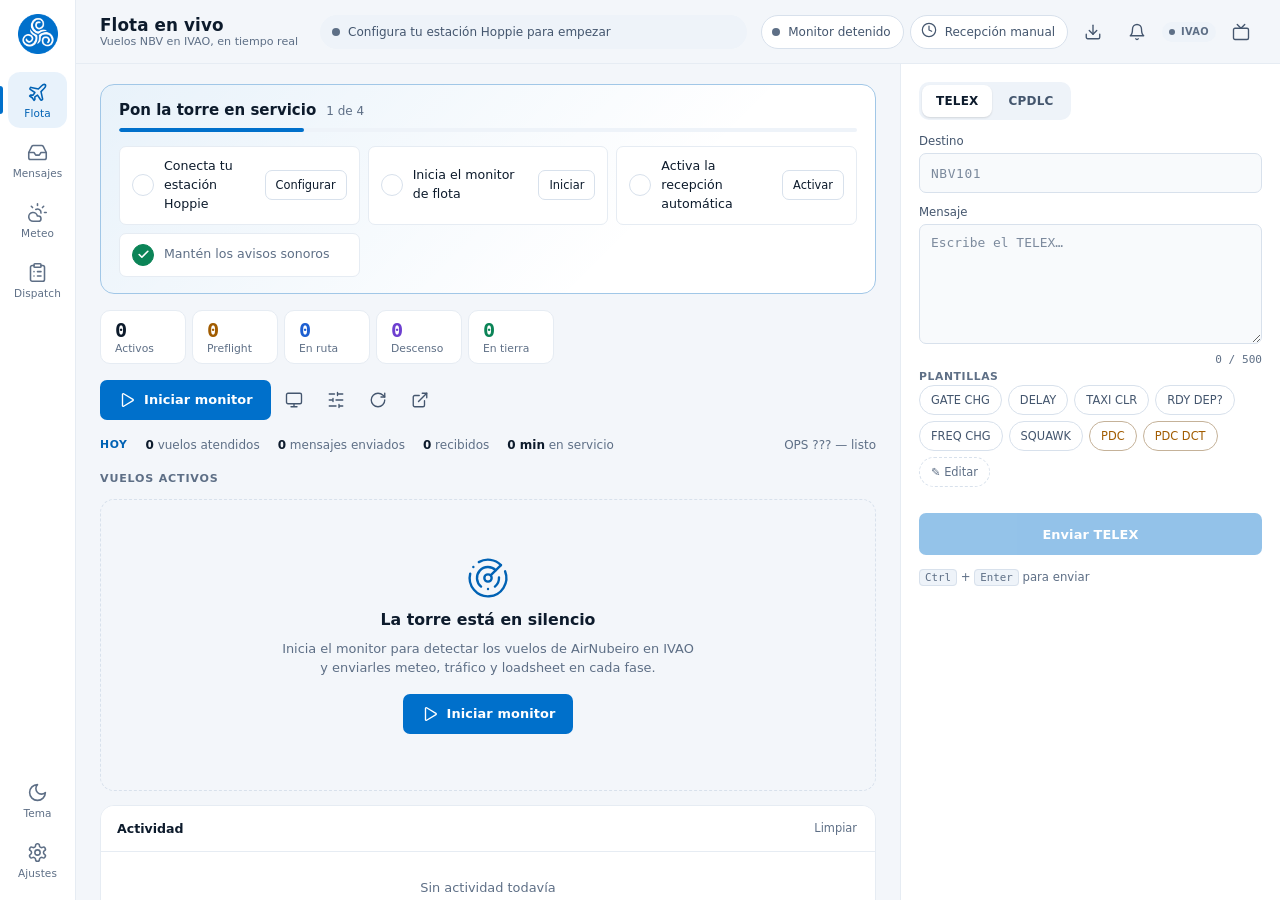
==== commit 495ca7ac: "ACARS v5.5.0: OOOI, PDC con SimBrief, ATIS sintetico e historial «recibido» Co-Authored-By: Claude O" ====
--- a/index.html
+++ b/index.html
@@ -2,7 +2,7 @@
 <html lang="es">
 <head>
 <meta charset="UTF-8">
-<meta http-equiv="Content-Security-Policy" content="default-src 'self'; script-src 'self' 'sha256-5I/x5qls9bpE0oj8+HHIGtAUZbpPjoAK3fKgNx4mpUc=' 'sha256-Qcn2qqk0fJFvGvzt1JODz7+652PcWfi4bPnkL0S5fUo='; style-src 'self' 'unsafe-inline' https://fonts.googleapis.com; font-src 'self' https://fonts.gstatic.com; img-src 'self' data: blob: https:; connect-src 'self' https: wss: ws:; frame-src 'self'; worker-src 'self'; manifest-src 'self'; object-src 'none'; base-uri 'none'; form-action 'none'">
+<meta http-equiv="Content-Security-Policy" content="default-src 'self'; script-src 'self' 'sha256-5I/x5qls9bpE0oj8+HHIGtAUZbpPjoAK3fKgNx4mpUc=' 'sha256-kThJu8/RaSRJYCUlWZB6+fMK635yQmdgyF4AXB6Y2Sk='; style-src 'self' 'unsafe-inline' https://fonts.googleapis.com; font-src 'self' https://fonts.gstatic.com; img-src 'self' data: blob: https:; connect-src 'self' https: wss: ws:; frame-src 'self'; worker-src 'self'; manifest-src 'self'; object-src 'none'; base-uri 'none'; form-action 'none'">
 <meta name="viewport" content="width=device-width, initial-scale=1.0, user-scalable=no">
 <title>ACARS Dispatch — AirNubeiro</title>
 <!-- PWA -->
@@ -76,7 +76,7 @@
   <header class="top">
     <div class="top-t">
       <h1 id="viewTitle">Flota en vivo</h1>
-      <div class="sub" id="viewSub">AirNubeiro ACARS · v5.4.2</div>
+      <div class="sub" id="viewSub">AirNubeiro ACARS · v5.5.0</div>
     </div>
     <div class="sb idle" id="sBar" role="status" aria-live="polite"><div class="d"></div><span id="sTxt">Configura logon y callsign</span></div>
     <div class="top-r">
@@ -394,7 +394,7 @@
             <div class="cfg-mod-status" id="setStatus" role="status" aria-live="polite"></div>
           </div>
         </div>
-        <div class="set-foot"><span><b>AirNubeiro</b> ACARS Dispatch v5.4.2</span><span>Creado por Varo para AirNubeiro — Todos los derechos reservados © 2026</span></div>
+        <div class="set-foot"><span><b>AirNubeiro</b> ACARS Dispatch v5.5.0</span><span>Creado por Varo para AirNubeiro — Todos los derechos reservados © 2026</span></div>
       </div>
     </section>
   </main>
@@ -475,14 +475,14 @@
 `).filter(i=>i.trim());l.length?n=e==="metar"?l[0]:`METAR HISTORICO ${t} (${l.length} obs):
 ${l.join(`
 `)}`:(n=`No METAR available for ${t}`,s=!1)}catch(o){n=await hoppieInfo("METAR",t),s=!!n,s||(n=`METAR no disponible (${o.message})`),e==="metar"&&s&&(n=n.split(`
-`).filter(l=>l.trim())[0]||n)}else if(e==="taf"){try{n=await NBV.wx.taf(t)}catch{n=await hoppieInfo("TAF",t)}s=!!n,s||(n="No TAF available")}else if(e==="ivaoatis")n=await ivaoAtis(t),n||(n=await hoppieInfo("IVAOATIS",t)),s=!!n,s||(n=`Sin ATIS IVAO para ${t}`);else{let o=await hoppieInfo("VATATIS",t);if(o.toUpperCase().includes("AVAILABLE ATIS FOR")){const l=o.split(`
+`).filter(l=>l.trim())[0]||n)}else if(e==="taf"){try{n=await NBV.wx.taf(t)}catch{n=await hoppieInfo("TAF",t)}s=!!n,s||(n="No TAF available")}else if(e==="ivaoatis")n=await ivaoAtis(t),n||(n=await hoppieInfo("IVAOATIS",t),(!n||/^(\S+ ATIS IS NOT AVAILABLE|NO ATIS AVAILABLE)\.?$/i.test(n.trim()))&&(n=await ivaoAtisSynthetic(t)||n)),s=!!n,s||(n=`Sin ATIS IVAO para ${t}`);else{let o=await hoppieInfo("VATATIS",t);if(o.toUpperCase().includes("AVAILABLE ATIS FOR")){const l=o.split(`
 `).map(d=>d.trim()).filter(d=>d&&!d.toUpperCase().startsWith("AVAILABLE")),i=["APP","TWR","GND","DEP","ATIS"].map(d=>l.find(u=>u.toUpperCase().includes(`-${d}`)||u.toUpperCase().endsWith(d))).find(Boolean)||l[0];if(i){ss("snd",`ATIS múltiple — solicitando ${i}...`);const d=await hoppieInfo("VATATIS",i);o=d?`[${i}]
 ${d}`:`Múltiples ATIS disponibles:
 ${l.join(`
 `)}
 
 Solicita el deseado (ej: ${l[0]})`,d||(s=!1)}}n=o,n||(s=!1,n=`Sin ATIS VATSIM para ${t}`)}$("inR").style.display="block",$("inRT").textContent=n||"(vacío)",lastInfoResult=`${e.toUpperCase()} ${t}: ${n}`;const a=e==="metar-hist"?"METAR HIST":e.toUpperCase();addMsg("rx",{cls:"in",type:"INFO",badge:"b-in",route:`SERVER → ${$("cS").value.toUpperCase()}`,body:`${a} ${t}:
-${n}`,time:ts(),st:s?"✓ OK":"✗ Sin datos",ok:s});const c=e.startsWith("metar")?NBV.wx.source("metar"):e==="taf"?NBV.wx.source("taf"):"";ss(s?"ok":"err",s?`✓ ${a} ${t}${c&&c!=="aviationweather.gov"?` (fuente secundaria: ${c})`:""}`:`✗ ${a} ${t}: sin datos`),s&&notifySound()}catch(n){$("inR").style.display="block",$("inRT").textContent=`Error: ${n.message}`,ss("err",`✗ ${n.message}`),errorSound()}busy=!1,$("inB").textContent="SOLICITAR",updBtn()}}async function fwdInfo(){const t=$("fwdTo").value.trim().toUpperCase();if(!t||!lastInfoResult){ss("err","✗ Indica callsign destino y solicita primero");return}if(!$("cL").value.trim()||!$("cS").value.trim()){ss("err","✗ Configura logon y callsign");return}ss("snd",`Reenviando a ${t}...`);try{const e=await hReq(t,"telex",lastInfoResult),n=e.toLowerCase().startsWith("ok");addMsg("tx",{cls:n?"out":"erm",type:"TELEX",badge:"b-tx",route:`${$("cS").value.toUpperCase()} → ${t}`,body:`[FWD] ${lastInfoResult}`,time:ts(),st:n?"✓ OK":`✗ ${e}`,ok:n}),ss(n?"ok":"err",n?`✓ Reenviado a ${t}`:`✗ ${e}`),n?notifySound():errorSound()}catch(e){ss("err",`✗ ${e.message}`),errorSound()}}async function sendCp(){if(busy)return;const t=$("cpD").value.trim().toUpperCase(),e=$("cpId").value,n=$("cpR").value,s=$("cpM").value.trim().toUpperCase();if(!t||!s)return;const a=uiCpdlcRef(t),c=`/data2/${e}/${a}/${n}/${s}`;busy=!0;const o=$("cpB");o.disabled=!0,o.className="bp cpc snd",o.textContent="ENVIANDO...",ss("snd",`CPDLC → ${t}...`);try{const l=await hReq(t,"cpdlc",c);pollBoost();const i=l.toLowerCase().startsWith("ok");addMsg("tx",{cls:i?"cpm":"erm",type:"CPDLC",badge:"b-cp",route:`${$("cS").value.toUpperCase()} → ${t}`,body:`[${n}] ${s}`,time:ts(),st:i?"✓ OK":`✗ ${l}`,ok:i}),i?(uiCpdlcSent(t,e,n,s,a),ss("ok",`✓ CPDLC → ${t}`),o.className="bp cpc ok",o.textContent="✓ ENVIADO",$("cpId").value=parseInt(e)+1,$("cpM").value=""):(ss("err",`✗ ${l}`),o.className="bp cpc er",o.textContent="✗ ERROR",errorSound())}catch(l){addMsg("tx",{cls:"erm",type:"CPDLC",badge:"b-cp",route:`→ ${t}`,body:`[${n}] ${s}`,time:ts(),st:`✗ ${l.message}`,ok:!1}),ss("err","✗ Error de red"),o.className="bp cpc er",o.textContent="✗ ERROR",errorSound()}setTimeout(()=>{busy=!1,o.className="bp cpc",o.textContent="ENVIAR CPDLC",updBtn()},1400)}let autoPoll=null,pollFastUntil=0;const POLL_FAST_S=20,POLL_FAST_MS=18e4,POLL_MIN_S=20,POLL_DEF_S=45;function pollDelay(t=Date.now()){const e=Math.max(POLL_MIN_S,parseInt($("cI").value)||POLL_DEF_S),n=t<pollFastUntil?Math.min(e,POLL_FAST_S):e;return Math.round(n*1e3*(.9+Math.random()*.2))}function pollSchedule(){clearTimeout(autoPoll),autoPoll=setTimeout(async()=>{await doPoll(),autoPoll&&pollSchedule()},pollDelay())}function pollBoost(){pollFastUntil=Date.now()+POLL_FAST_MS,autoPoll&&pollSchedule()}async function acceptLogon(t){const e=parseInt($("cpId").value);try{await hReq(t,"cpdlc",`/data2/${e}//NE/LOGON ACCEPTED`),pollBoost(),$("cpId").value=e+1,connStations.add(t),updConn(),addMsg("rx",{cls:"logon",type:"LOGON",badge:"b-lo",route:`${t} ↔ ${$("cS").value.toUpperCase()}`,body:`LOGON ACCEPTED — ${t} conectado`,time:ts(),st:"✓ Conectado",ok:!0}),ss("ok",`✓ ${t} LOGON aceptado`),notifySound()}catch(n){ss("err",`✗ Error aceptando logon: ${n.message}`),errorSound()}document.querySelectorAll(`.la-${CSS.escape(t)}`).forEach(n=>n.remove())}async function standbyLogon(t){const e=parseInt($("cpId").value);try{await hReq(t,"cpdlc",`/data2/${e}//NE/STANDBY`),pollBoost(),$("cpId").value=e+1,addMsg("tx",{cls:"cpm",type:"CPDLC",badge:"b-cp",route:`→ ${t}`,body:"STANDBY",time:ts(),st:"✓ OK",ok:!0})}catch{}document.querySelectorAll(`.la-${CSS.escape(t)}`).forEach(n=>n.remove())}async function rejectLogon(t){const e=parseInt($("cpId").value);try{await hReq(t,"cpdlc",`/data2/${e}//NE/UNABLE`),$("cpId").value=e+1,addMsg("tx",{cls:"erm",type:"CPDLC",badge:"b-cp",route:`→ ${t}`,body:"LOGON UNABLE",time:ts(),st:"✓ Rechazado",ok:!0})}catch{}document.querySelectorAll(`.la-${CSS.escape(t)}`).forEach(n=>n.remove())}async function doPoll(){if(!$("cL").value.trim()||!$("cS").value.trim()){ss("err","✗ Configura logon y callsign");return}ss("snd","Consultando..."),$("btnPoll").classList.add("on");try{const e=(await hReq("NONE","poll","")).trim();if(e.toLowerCase()==="ok")ss("ok","✓ Sin mensajes");else if(e.toLowerCase().startsWith("ok")){const n=[...e.matchAll(HPARSE)];if(!n.length)ss("ok","✓ Sin mensajes");else{let s=0,a=!1,c=!1;for(const o of n){const l=o[1],i=l.split(" "),d=(i[0]||"???").toUpperCase(),u=(i[1]||"TELEX").toUpperCase(),b=l.match(/\{(.+)/s);let f=b?b[1].replace(/\}$/,"").trim():i.slice(2).join(" ");if(f=cleanHoppie(f),!d||!f||f.toLowerCase().includes("send anything")||d==="SERVER")continue;const E=u==="CPDLC"&&f.includes("REQUEST LOGON"),A=u==="CPDLC";E?a=!0:A&&(c=!0),E?addMsg("rx",{cls:"logon",type:"LOGON REQ",badge:"b-lo",route:`${d} → ${$("cS").value.toUpperCase()}`,body:`REQUEST LOGON — ${d} solicita conexion CPDLC`,time:ts(),st:"Pendiente",ok:!0,actions:d}):(A&&(f=uiCpdlcReply(d,f)),addMsg("rx",{cls:A?"cpm":"in",type:u,badge:A?"b-cp":"b-tx",route:`${d} → ${$("cS").value.toUpperCase()}`,body:f,time:ts(),st:"✓ Recibido",ok:!0})),s++}rxAdd(s),ss("ok",`✓ ${s} mensaje(s)`),s&&(NBV.sound.play(a?"logon":c?"cpdlc":"rx"),NBV.attention.bump(s)),(a||c)&&pollBoost()}}else ss("err",`✗ ${e}`),errorSound()}catch(t){ss("err",`✗ Red: ${t.message}`),errorSound()}$("btnPoll").classList.remove("on")}function toggleAutoPoll(){if(autoPoll)clearTimeout(autoPoll),autoPoll=null,ss("ok","Recepción automática desactivada");else{if(!$("cL").value.trim()||!$("cS").value.trim()){ss("err","✗ Configura logon y callsign"),uiGo("cfg");return}const t=Math.max(POLL_MIN_S,parseInt($("cI").value)||POLL_DEF_S);doPoll(),pollSchedule(),ss("ok",`Recepción automática cada ${t}s (20 s tras un CPDLC)`)}try{localStorage.setItem("nbv_autopoll",autoPoll?"1":"0")}catch{}uiAutoPill(),uiOnboard()}function buildMsgEl(t){const e=c=>String(c??""),n=document.createElement("div");n.className=`me ${/^[\w -]{0,40}$/.test(e(t.cls))?e(t.cls):""}`;const s=/^[\w-]{1,20}$/.test(e(t.actions))?e(t.actions):"";let a="";return s&&(a=`<div class="logon-actions la-${esc(s)}">
+${n}`,time:ts(),st:s?"✓ OK":"✗ Sin datos",ok:s});const c=e.startsWith("metar")?NBV.wx.source("metar"):e==="taf"?NBV.wx.source("taf"):"";ss(s?"ok":"err",s?`✓ ${a} ${t}${c&&c!=="aviationweather.gov"?` (fuente secundaria: ${c})`:""}`:`✗ ${a} ${t}: sin datos`),s&&notifySound()}catch(n){$("inR").style.display="block",$("inRT").textContent=`Error: ${n.message}`,ss("err",`✗ ${n.message}`),errorSound()}busy=!1,$("inB").textContent="SOLICITAR",updBtn()}}async function fwdInfo(){const t=$("fwdTo").value.trim().toUpperCase();if(!t||!lastInfoResult){ss("err","✗ Indica callsign destino y solicita primero");return}if(!$("cL").value.trim()||!$("cS").value.trim()){ss("err","✗ Configura logon y callsign");return}ss("snd",`Reenviando a ${t}...`);try{const e=await hReq(t,"telex",lastInfoResult),n=e.toLowerCase().startsWith("ok");addMsg("tx",{cls:n?"out":"erm",type:"TELEX",badge:"b-tx",route:`${$("cS").value.toUpperCase()} → ${t}`,body:`[FWD] ${lastInfoResult}`,time:ts(),st:n?"✓ OK":`✗ ${e}`,ok:n}),ss(n?"ok":"err",n?`✓ Reenviado a ${t}`:`✗ ${e}`),n?notifySound():errorSound()}catch(e){ss("err",`✗ ${e.message}`),errorSound()}}async function sendCp(){if(busy)return;const t=$("cpD").value.trim().toUpperCase(),e=$("cpId").value,n=$("cpR").value,s=$("cpM").value.trim().toUpperCase();if(!t||!s)return;const a=uiCpdlcRef(t),c=`/data2/${e}/${a}/${n}/${s}`;busy=!0;const o=$("cpB");o.disabled=!0,o.className="bp cpc snd",o.textContent="ENVIANDO...",ss("snd",`CPDLC → ${t}...`);try{const l=await hReq(t,"cpdlc",c);pollBoost();const i=l.toLowerCase().startsWith("ok");addMsg("tx",{cls:i?"cpm":"erm",type:"CPDLC",badge:"b-cp",route:`${$("cS").value.toUpperCase()} → ${t}`,body:`[${n}] ${s}`,time:ts(),st:i?"✓ OK":`✗ ${l}`,ok:i}),i?(uiCpdlcSent(t,e,n,s,a),ss("ok",`✓ CPDLC → ${t}`),o.className="bp cpc ok",o.textContent="✓ ENVIADO",$("cpId").value=parseInt(e)+1,$("cpM").value=""):(ss("err",`✗ ${l}`),o.className="bp cpc er",o.textContent="✗ ERROR",errorSound())}catch(l){addMsg("tx",{cls:"erm",type:"CPDLC",badge:"b-cp",route:`→ ${t}`,body:`[${n}] ${s}`,time:ts(),st:`✗ ${l.message}`,ok:!1}),ss("err","✗ Error de red"),o.className="bp cpc er",o.textContent="✗ ERROR",errorSound()}setTimeout(()=>{busy=!1,o.className="bp cpc",o.textContent="ENVIAR CPDLC",updBtn()},1400)}let autoPoll=null,pollFastUntil=0;const POLL_FAST_S=20,POLL_FAST_MS=18e4,POLL_MIN_S=20,POLL_DEF_S=45;function pollDelay(t=Date.now()){const e=Math.max(POLL_MIN_S,parseInt($("cI").value)||POLL_DEF_S),n=t<pollFastUntil?Math.min(e,POLL_FAST_S):e;return Math.round(n*1e3*(.9+Math.random()*.2))}function pollSchedule(){clearTimeout(autoPoll),autoPoll=setTimeout(async()=>{await doPoll(),autoPoll&&pollSchedule()},pollDelay())}function pollBoost(){pollFastUntil=Date.now()+POLL_FAST_MS,autoPoll&&pollSchedule()}async function acceptLogon(t){const e=parseInt($("cpId").value);try{await hReq(t,"cpdlc",`/data2/${e}//NE/LOGON ACCEPTED`),pollBoost(),$("cpId").value=e+1,connStations.add(t),updConn(),addMsg("rx",{cls:"logon",type:"LOGON",badge:"b-lo",route:`${t} ↔ ${$("cS").value.toUpperCase()}`,body:`LOGON ACCEPTED — ${t} conectado`,time:ts(),st:"✓ Conectado",ok:!0}),ss("ok",`✓ ${t} LOGON aceptado`),notifySound()}catch(n){ss("err",`✗ Error aceptando logon: ${n.message}`),errorSound()}document.querySelectorAll(`.la-${CSS.escape(t)}`).forEach(n=>n.remove())}async function standbyLogon(t){const e=parseInt($("cpId").value);try{await hReq(t,"cpdlc",`/data2/${e}//NE/STANDBY`),pollBoost(),$("cpId").value=e+1,addMsg("tx",{cls:"cpm",type:"CPDLC",badge:"b-cp",route:`→ ${t}`,body:"STANDBY",time:ts(),st:"✓ OK",ok:!0})}catch{}document.querySelectorAll(`.la-${CSS.escape(t)}`).forEach(n=>n.remove())}async function rejectLogon(t){const e=parseInt($("cpId").value);try{await hReq(t,"cpdlc",`/data2/${e}//NE/UNABLE`),$("cpId").value=e+1,addMsg("tx",{cls:"erm",type:"CPDLC",badge:"b-cp",route:`→ ${t}`,body:"LOGON UNABLE",time:ts(),st:"✓ Rechazado",ok:!0})}catch{}document.querySelectorAll(`.la-${CSS.escape(t)}`).forEach(n=>n.remove())}async function doPoll(){if(!$("cL").value.trim()||!$("cS").value.trim()){ss("err","✗ Configura logon y callsign");return}ss("snd","Consultando..."),$("btnPoll").classList.add("on");try{const e=(await hReq("NONE","poll","")).trim();if(e.toLowerCase()==="ok")ss("ok","✓ Sin mensajes");else if(e.toLowerCase().startsWith("ok")){const n=[...e.matchAll(HPARSE)];if(!n.length)ss("ok","✓ Sin mensajes");else{let s=0,a=!1,c=!1;for(const o of n){const l=o[1],i=l.split(" "),d=(i[0]||"???").toUpperCase(),u=(i[1]||"TELEX").toUpperCase(),b=l.match(/\{(.+)/s);let f=b?b[1].replace(/\}$/,"").trim():i.slice(2).join(" ");if(f=cleanHoppie(f),!d||!f||f.toLowerCase().includes("send anything")||d==="SERVER")continue;const E=u==="CPDLC"&&f.includes("REQUEST LOGON"),T=u==="CPDLC";E?a=!0:T&&(c=!0),E?addMsg("rx",{cls:"logon",type:"LOGON REQ",badge:"b-lo",route:`${d} → ${$("cS").value.toUpperCase()}`,body:`REQUEST LOGON — ${d} solicita conexion CPDLC`,time:ts(),st:"Pendiente",ok:!0,actions:d}):(T&&(f=uiCpdlcReply(d,f)),addMsg("rx",{cls:T?"cpm":"in",type:u,badge:T?"b-cp":"b-tx",route:`${d} → ${$("cS").value.toUpperCase()}`,body:f,time:ts(),st:"✓ Recibido",ok:!0})),s++}rxAdd(s),ss("ok",`✓ ${s} mensaje(s)`),s&&(NBV.sound.play(a?"logon":c?"cpdlc":"rx"),NBV.attention.bump(s)),(a||c)&&pollBoost()}}else ss("err",`✗ ${e}`),errorSound()}catch(t){ss("err",`✗ Red: ${t.message}`),errorSound()}$("btnPoll").classList.remove("on")}function toggleAutoPoll(){if(autoPoll)clearTimeout(autoPoll),autoPoll=null,ss("ok","Recepción automática desactivada");else{if(!$("cL").value.trim()||!$("cS").value.trim()){ss("err","✗ Configura logon y callsign"),uiGo("cfg");return}const t=Math.max(POLL_MIN_S,parseInt($("cI").value)||POLL_DEF_S);doPoll(),pollSchedule(),ss("ok",`Recepción automática cada ${t}s (20 s tras un CPDLC)`)}try{localStorage.setItem("nbv_autopoll",autoPoll?"1":"0")}catch{}uiAutoPill(),uiOnboard()}function buildMsgEl(t){const e=c=>String(c??""),n=document.createElement("div");n.className=`me ${/^[\w -]{0,40}$/.test(e(t.cls))?e(t.cls):""}`;const s=/^[\w-]{1,20}$/.test(e(t.actions))?e(t.actions):"";let a="";return s&&(a=`<div class="logon-actions la-${esc(s)}">
       <button class="la-accept" data-click="acceptLogon|${esc(s)}">✓ ACCEPT</button>
       <button class="la-standby" data-click="standbyLogon|${esc(s)}">STANDBY</button>
       <button class="la-reject" data-click="rejectLogon|${esc(s)}">✗ UNABLE</button>
@@ -501,7 +501,7 @@
 ${o.map(l=>`${l.callsign} ${fmtFreq(l.atcSession?.frequency)}`).join(`
 `)}
 `:`NO ATC ONLINE EN ${e}
-`}else if(t==="metar"){n=`METAR ${e}`,ss("snd",`METAR ${e}...`);try{s=await NBV.wx.metarLatest(e)||"No METAR available"}catch(a){s=await hoppieInfo("METAR",e)||`METAR no disponible (${a.message})`}}else if(t==="taf"){n=`TAF ${e}`,ss("snd",`TAF ${e}...`);try{s=await NBV.wx.taf(e)||"No TAF available"}catch(a){s=await hoppieInfo("TAF",e)||`TAF no disponible (${a.message})`}}else t==="atis-ivao"?(n=`ATIS IVAO ${e}`,ss("snd",`ATIS IVAO ${e}...`),s=await ivaoAtis(e)||await hoppieInfo("IVAOATIS",e)||`Sin ATIS IVAO para ${e}`):t==="atis-vatsim"&&(n=`ATIS VATSIM ${e}`,ss("snd",`ATIS VATSIM ${e}...`),s=await hoppieInfo("VATATIS",e)||`Sin ATIS VATSIM para ${e}`);$("qdTitle").innerHTML=`<span class="ico">${esc(n.substring(0,2))}</span> ${esc(n.substring(2))}`,$("qdBody").textContent=s,qdLastBody=s,ss("ok",`✓ ${n}`),notifySound()}catch(n){$("qdBody").textContent=`Error: ${n.message}`,ss("err",`✗ ${n.message}`),errorSound()}}function qdSendTelex(){return sendChunked($("qdTo").value.trim().toUpperCase(),qdLastBody,"QD",$("qdSend"))}let dspMessages=[],dspOFP=null;async function fetchDispatch(){const t=$("dspSb").value.trim(),e=$("dspTo").value.trim().toUpperCase();if(!t){ss("err","✗ Introduce usuario/ID de SimBrief");return}if(!e){ss("err","✗ Introduce callsign destino");return}if(!$("cL").value.trim()||!$("cS").value.trim()){ss("err","✗ Configura logon y callsign primero");return}$("dspFetch").disabled=!0,$("dspLoad").style.display="block",$("dspSum").style.display="none",$("dspCards").style.display="none",$("dspAll").style.display="none",dspMessages=[],ss("snd","Obteniendo OFP...");try{const s=/^\d+$/.test(t)?`userid=${t}`:`username=${encodeURIComponent(t)}`,a=`${SIMBRIEF_API}?${s}&json=1`,c=NBV.net.route(a),o=await fetch(c,{signal:AbortSignal.timeout(15e3)});try{dspOFP=await o.json()}catch{dspOFP=null}const l=String(dspOFP?.fetch?.status||"");if(!o.ok||!dspOFP||l.startsWith("Error"))throw new Error(l||`SimBrief HTTP ${o.status}`);const i=dspOFP,d=i.origin?.icao_code||"????",u=i.destination?.icao_code||"????",b=i.alternate?.icao_code||"????",f=i.aircraft?.icaocode||i.general?.icao_airline||"????",E=(i.general?.icao_airline||"")+(i.general?.flight_number||""),A=i.general?.costindex||"N/A",M=i.weights?.pax_count||"0",F=i.weights?.cargo||"0",ct=i.general?.route||"",p=i.params?.units==="lbs"?"LBS":"KG",H=i.weights?.oew||"0",W=i.weights?.est_zfw||"0",P=i.weights?.est_tow||"0",U=i.weights?.est_ldw||"0",G=i.weights?.payload||"0",q=i.fuel?.plan_ramp||"0",X=i.fuel?.enroute_burn||"0",K=i.fuel?.reserve||"0",Y=i.fuel?.alternate_burn||"0",z=i.fuel?.contingency||"0",J=i.fuel?.extra||"0",Q=i.fuel?.min_takeoff||"0",Z=i.times?.est_time_enroute?formatSeconds(i.times.est_time_enroute):"N/A";$("dspSumRows").innerHTML=[r("Vuelo",`${E} · ${f}`),r("Ruta",`${d} → ${u} (ALT: ${b})`),r("Tiempo en ruta",Z),r("CI",A),r("PAX / Cargo",`${M} pax · ${Number(F).toLocaleString()} ${p}`),r("TOW / LDW",`${Number(P).toLocaleString()} / ${Number(U).toLocaleString()} ${p}`),r("Block Fuel",`${Number(q).toLocaleString()} ${p}`)].join(""),$("dspSum").style.display="block";const tt=[`=== LOADSHEET ${E} ===`,`ACFT: ${f}  CI: ${A}`,`${d}/${u}  ALT: ${b}`,`PAX: ${M}  CARGO: ${Number(F).toLocaleString()}${p}`,"---",`OEW:     ${pad(H,8)} ${p}`,`PAYLOAD: ${pad(G,8)} ${p}`,`ZFW:     ${pad(W,8)} ${p}`,`TOW:     ${pad(P,8)} ${p}`,`LDW:     ${pad(U,8)} ${p}`,"--- FUEL ---",`BLOCK:   ${pad(q,8)} ${p}`,`TRIP:    ${pad(X,8)} ${p}`,`CONT:    ${pad(z,8)} ${p}`,`ALTN:    ${pad(Y,8)} ${p}`,`RESERVE: ${pad(K,8)} ${p}`,`EXTRA:   ${pad(J,8)} ${p}`,`MIN T/O: ${pad(Q,8)} ${p}`].join(`
+`}else if(t==="metar"){n=`METAR ${e}`,ss("snd",`METAR ${e}...`);try{s=await NBV.wx.metarLatest(e)||"No METAR available"}catch(a){s=await hoppieInfo("METAR",e)||`METAR no disponible (${a.message})`}}else if(t==="taf"){n=`TAF ${e}`,ss("snd",`TAF ${e}...`);try{s=await NBV.wx.taf(e)||"No TAF available"}catch(a){s=await hoppieInfo("TAF",e)||`TAF no disponible (${a.message})`}}else t==="atis-ivao"?(n=`ATIS IVAO ${e}`,ss("snd",`ATIS IVAO ${e}...`),s=await ivaoAtis(e)||await hoppieInfo("IVAOATIS",e)||`Sin ATIS IVAO para ${e}`):t==="atis-vatsim"&&(n=`ATIS VATSIM ${e}`,ss("snd",`ATIS VATSIM ${e}...`),s=await hoppieInfo("VATATIS",e)||`Sin ATIS VATSIM para ${e}`);$("qdTitle").innerHTML=`<span class="ico">${esc(n.substring(0,2))}</span> ${esc(n.substring(2))}`,$("qdBody").textContent=s,qdLastBody=s,ss("ok",`✓ ${n}`),notifySound()}catch(n){$("qdBody").textContent=`Error: ${n.message}`,ss("err",`✗ ${n.message}`),errorSound()}}function qdSendTelex(){return sendChunked($("qdTo").value.trim().toUpperCase(),qdLastBody,"QD",$("qdSend"))}let dspMessages=[],dspOFP=null;async function fetchDispatch(){const t=$("dspSb").value.trim(),e=$("dspTo").value.trim().toUpperCase();if(!t){ss("err","✗ Introduce usuario/ID de SimBrief");return}if(!e){ss("err","✗ Introduce callsign destino");return}if(!$("cL").value.trim()||!$("cS").value.trim()){ss("err","✗ Configura logon y callsign primero");return}$("dspFetch").disabled=!0,$("dspLoad").style.display="block",$("dspSum").style.display="none",$("dspCards").style.display="none",$("dspAll").style.display="none",dspMessages=[],ss("snd","Obteniendo OFP...");try{const s=/^\d+$/.test(t)?`userid=${t}`:`username=${encodeURIComponent(t)}`,a=`${SIMBRIEF_API}?${s}&json=1`,c=NBV.net.route(a),o=await fetch(c,{signal:AbortSignal.timeout(15e3)});try{dspOFP=await o.json()}catch{dspOFP=null}const l=String(dspOFP?.fetch?.status||"");if(!o.ok||!dspOFP||l.startsWith("Error"))throw new Error(l||`SimBrief HTTP ${o.status}`);const i=dspOFP,d=i.origin?.icao_code||"????",u=i.destination?.icao_code||"????",b=i.alternate?.icao_code||"????",f=i.aircraft?.icaocode||i.general?.icao_airline||"????",E=(i.general?.icao_airline||"")+(i.general?.flight_number||""),T=i.general?.costindex||"N/A",D=i.weights?.pax_count||"0",F=i.weights?.cargo||"0",ct=i.general?.route||"",p=i.params?.units==="lbs"?"LBS":"KG",H=i.weights?.oew||"0",W=i.weights?.est_zfw||"0",P=i.weights?.est_tow||"0",U=i.weights?.est_ldw||"0",G=i.weights?.payload||"0",q=i.fuel?.plan_ramp||"0",X=i.fuel?.enroute_burn||"0",K=i.fuel?.reserve||"0",Y=i.fuel?.alternate_burn||"0",z=i.fuel?.contingency||"0",J=i.fuel?.extra||"0",Q=i.fuel?.min_takeoff||"0",Z=i.times?.est_time_enroute?formatSeconds(i.times.est_time_enroute):"N/A";$("dspSumRows").innerHTML=[r("Vuelo",`${E} · ${f}`),r("Ruta",`${d} → ${u} (ALT: ${b})`),r("Tiempo en ruta",Z),r("CI",T),r("PAX / Cargo",`${D} pax · ${Number(F).toLocaleString()} ${p}`),r("TOW / LDW",`${Number(P).toLocaleString()} / ${Number(U).toLocaleString()} ${p}`),r("Block Fuel",`${Number(q).toLocaleString()} ${p}`)].join(""),$("dspSum").style.display="block";const tt=[`=== LOADSHEET ${E} ===`,`ACFT: ${f}  CI: ${T}`,`${d}/${u}  ALT: ${b}`,`PAX: ${D}  CARGO: ${Number(F).toLocaleString()}${p}`,"---",`OEW:     ${pad(H,8)} ${p}`,`PAYLOAD: ${pad(G,8)} ${p}`,`ZFW:     ${pad(W,8)} ${p}`,`TOW:     ${pad(P,8)} ${p}`,`LDW:     ${pad(U,8)} ${p}`,"--- FUEL ---",`BLOCK:   ${pad(q,8)} ${p}`,`TRIP:    ${pad(X,8)} ${p}`,`CONT:    ${pad(z,8)} ${p}`,`ALTN:    ${pad(Y,8)} ${p}`,`RESERVE: ${pad(K,8)} ${p}`,`EXTRA:   ${pad(J,8)} ${p}`,`MIN T/O: ${pad(Q,8)} ${p}`].join(`
 `);dspMessages.push({id:"load",label:"LOADSHEET",icon:"📦",body:tt,sent:!1});const et=i.weather?.orig_metar||"N/A",nt=i.weather?.dest_metar||"N/A",st=i.weather?.altn_metar||"N/A",_=i.weather?.orig_taf||"",j=i.weather?.dest_taf||"",I=await NBV.ivao.atisBest(d).catch(()=>null),at=[`=== WX BRIEFING ${E} ===`,I?`ATIS ${I.station}${I.letter?" INFO "+I.letter:""}: ${I.text}`:"",`DEP ${d} METAR:`,et,_?`TAF: ${_.substring(0,200)}`:"","",`ARR ${u} METAR:`,nt,j?`TAF: ${j.substring(0,200)}`:"","",`ALT ${b} METAR:`,st].filter(Boolean).join(`
 `);dspMessages.push({id:"wx",label:"WX BRIEFING",icon:"🌤️",body:at,sent:!1}),ss("snd","WX en-ruta...");let g=`=== WX EN-ROUTE ${d}-${u} ===
 `;try{try{const S=`${METAR_API}?ids=${u}&format=raw&hours=1`,y=NBV.net.route(S),N=await(await fetch(y,{signal:AbortSignal.timeout(8e3)})).text();N.trim()?g+=`DEST ${u} METAR:
@@ -511,18 +511,18 @@
 `}catch{try{const y=await hReq("SERVER","inforeq",`METAR ${u}`);y.toLowerCase().startsWith("ok")&&(g+=`DEST ${u} METAR:
 ${y.substring(2).trim()}
 `)}catch{g+=`DEST ${u}: Unable to fetch METAR
-`}}try{const L=(await(await ivaoFetch()).json()).clients?.atcs||[],N=u.substring(0,4),B=d.substring(0,2),w=u.substring(0,2),x=L.filter(v=>{if(!v.callsign)return!1;const C=v.callsign.toUpperCase();if(!C.includes("_CTR")&&!C.includes("_FSS"))return!1;const O=C.substring(0,2);return O===B||O===w}),T=L.filter(v=>{if(!v.callsign)return!1;const C=v.callsign.toUpperCase();return C.startsWith(N)?!C.includes("_GND")&&!C.includes("_DEL"):!1});if(x.length){g+=`--- CTR/FSS EN RUTA ---
+`}}try{const L=(await(await ivaoFetch()).json()).clients?.atcs||[],N=u.substring(0,4),B=d.substring(0,2),w=u.substring(0,2),x=L.filter(v=>{if(!v.callsign)return!1;const C=v.callsign.toUpperCase();if(!C.includes("_CTR")&&!C.includes("_FSS"))return!1;const O=C.substring(0,2);return O===B||O===w}),A=L.filter(v=>{if(!v.callsign)return!1;const C=v.callsign.toUpperCase();return C.startsWith(N)?!C.includes("_GND")&&!C.includes("_DEL"):!1});if(x.length){g+=`--- CTR/FSS EN RUTA ---
 `;for(const v of x.slice(0,10))g+=`${v.callsign}
-`}if(T.length){g+=`--- ATC DESTINO ${u} ---
-`;for(const v of T)g+=`${v.callsign}
-`}!x.length&&!T.length&&(g+=`NO ATC EN RUTA NI DESTINO
+`}if(A.length){g+=`--- ATC DESTINO ${u} ---
+`;for(const v of A)g+=`${v.callsign}
+`}!x.length&&!A.length&&(g+=`NO ATC EN RUTA NI DESTINO
 `)}catch{}}catch(S){g+=`Error: ${S.message}`}dspMessages.push({id:"wxenr",label:"WX EN-ROUTE",icon:"🛫",body:g,sent:!1}),ss("snd","Trafico IVAO...");let h=`=== TRAFFIC ${u} ===
-`;try{const y=await(await ivaoFetch()).json(),L=y.clients?.pilots||[],N=L.filter(m=>m.flightPlan?.arrivalId===u),B=L.filter(m=>m.flightPlan?.departureId===u),w=N.length,x=B.length,T=w+x,v=T===0?"NINGUNO":T<=3?"BAJO":T<=8?"MODERADO":"ALTO";if(h+=`TRAFICO ${v} (${T} total)
+`;try{const y=await(await ivaoFetch()).json(),L=y.clients?.pilots||[],N=L.filter(m=>m.flightPlan?.arrivalId===u),B=L.filter(m=>m.flightPlan?.departureId===u),w=N.length,x=B.length,A=w+x,v=A===0?"NINGUNO":A<=3?"BAJO":A<=8?"MODERADO":"ALTO";if(h+=`TRAFICO ${v} (${A} total)
 `,h+=`LLEGADAS: ${w}  |  SALIDAS: ${x}
 `,w>0){h+=`--- ARR ---
-`;for(const m of N.slice(0,8)){const k=m.callsign||"???",R=m.flightPlan,V=R?.departureId||"????",D=R?.aircraftId||"????",ot=m.lastTrack?.groundSpeed||0,it=m.lastTrack?.altitude||0;h+=`${k} ${D} FROM ${V} GS${ot} FL${Math.round(it/100)}
+`;for(const m of N.slice(0,8)){const k=m.callsign||"???",R=m.flightPlan,V=R?.departureId||"????",M=R?.aircraftId||"????",ot=m.lastTrack?.groundSpeed||0,it=m.lastTrack?.altitude||0;h+=`${k} ${M} FROM ${V} GS${ot} FL${Math.round(it/100)}
 `}}if(x>0){h+=`--- DEP ---
-`;for(const m of B.slice(0,8)){const k=m.callsign||"???",R=m.flightPlan,V=R?.arrivalId||"????",D=R?.aircraftId||"????";h+=`${k} ${D} TO ${V}
+`;for(const m of B.slice(0,8)){const k=m.callsign||"???",R=m.flightPlan,V=R?.arrivalId||"????",M=R?.aircraftId||"????";h+=`${k} ${M} TO ${V}
 `}}const C=y.clients?.atcs||[],O=matchAtc(C,u);if(O.length>0){h+=`--- ATC ONLINE ---
 `;for(const m of O)h+=`${m.callsign}
 `}else h+=`ATC: NO HAY ATC ONLINE EN ${u}
@@ -540,7 +540,8 @@
 ${s.text}`).join(`
 
 `)}catch{}const e=await NBV.ivao.autoAtis(t);return e?`[${e.station}]
-${e.text}`:""}async function sendChunked(t,e,n,s){if(!t)return ss("err","✗ Indica callsign destino"),!1;if(!e)return ss("err","✗ Primero genera un resultado"),!1;if(!$("cL").value.trim()||!$("cS").value.trim())return ss("err","✗ Configura logon y callsign"),!1;s&&(s.textContent="Enviando…");const a=splitMsg(e,480);let c=!0;for(let o=0;o<a.length;o++){const l=a.length>1?`[${o+1}/${a.length}] `:"";try{const i=await hReq(t,"telex",l+a[o]);if(!hoppieOk(i)){c=!1,ss("err",`✗ ${i}`);break}addMsg("tx",{cls:"out",type:"TELEX",badge:"b-tx",route:`${$("cS").value.toUpperCase()} → ${t}`,body:`[${n}] ${l}${a[o]}`,time:ts(),st:"✓ OK",ok:!0}),o<a.length-1&&await sleep(400)}catch(i){c=!1,ss("err",`✗ ${i.message}`);break}}return s&&(c?(s.textContent="✓ Enviado",s.className="dsp-send sent",ss("ok",`✓ TELEX → ${t}`)):(s.textContent="✗ Error",s.className="dsp-send fail",errorSound(),setTimeout(()=>{s.textContent="Enviar TELEX",s.className="dsp-send"},2e3))),c}function renderTemplates(){NBV.tpl.render("tplTelex",["telex","pdc"],tplPickTelex,"tp"),NBV.tpl.render("tplCpdlc",["cpdlc"],tplPickCpdlc,"tp cp")}async function tplPickTelex(t){$("txM").value=(await NBV.tpl.fill(t,{cs:$("txD").value.trim()})).substring(0,500),$("txM").focus(),$("txM").dispatchEvent(new Event("input",{bubbles:!0}))}async function tplPickCpdlc(t){$("cpM").value=(await NBV.tpl.fill(t,{cs:$("cpD").value.trim()})).toUpperCase().replace(/\n/g," "),$("cpM").focus(),updBtn()}const UI_VIEWS={occ:["Flota en vivo","Vuelos NBV en IVAO, en tiempo real"],msgs:["Mensajes","TELEX y CPDLC recibidos y enviados"],info:["Meteorología","METAR, TAF y ATIS bajo demanda"],dsp:["Dispatch","OFP, tráfico, ruta y conexiones para tus pilotos"],cfg:["Ajustes","Estación, avisos e integraciones"]};let uiView="occ",uiPrevView="occ";const uiLast={};function uiGo(t){UI_VIEWS[t]||(t="occ"),t!=="cfg"&&(uiPrevView=t),uiView=t,document.querySelectorAll(".nav-i[data-v]").forEach(e=>{const n=e.dataset.v===t;e.classList.toggle("on",n),n?e.setAttribute("aria-current","page"):e.removeAttribute("aria-current")}),document.querySelectorAll(".main > .view").forEach(e=>e.classList.toggle("on",e.id==="p-"+t)),$("viewTitle").textContent=UI_VIEWS[t][0],$("viewSub").textContent=UI_VIEWS[t][1],t==="msgs"&&$("p-rx").classList.contains("on")&&rxReset(),t==="cfg"&&typeof uiAcRender=="function"&&uiAcRender();try{$("main").scrollTop=0}catch{}}function uiAutoPill(){const t=$("btnAuto"),e=!!autoPoll;t.classList.toggle("poll-on",e),t.setAttribute("aria-pressed",String(e)),t.innerHTML=`<span id="autoIco">${e?'<span class="dot-pulse"></span>':NBV.ui.icon("clock")}</span><span class="pl-t">${e?"Recepción automática":"Recepción manual"}</span>`}function uiWide(){try{return window.matchMedia("(min-width: 1181px)").matches}catch{return!0}}function uiComposer(t=!0){uiWide()||($("composer").classList.toggle("open",t),document.body.classList.toggle("cmp-open",t)),t&&setTimeout(()=>{const n=$("p-cpdlc").classList.contains("on")?$("cpD").value?$("cpM"):$("cpD"):$("txD").value?$("txM"):$("txD");try{n.focus()}catch{}},80)}function uiPickCs(t){t=NBV.acars.to(t);for(const e of["txD","cpD"])$(e).value=t,$(e).dispatchEvent(new Event("input",{bubbles:!0}));uiHoppieCheck(100),document.querySelectorAll("#cmpFlights .chip").forEach(e=>e.classList.toggle("on",NBV.acars.to(e.dataset.cs)===t));try{($("p-cpdlc").classList.contains("on")?$("cpM"):$("txM")).focus()}catch{}}function uiCompose(t){t&&uiPickCs(t),sw("telex"),uiComposer(!0)}function uiActiveForm(){const t=document.activeElement;for(const e of["info","telex","cpdlc"])if(t&&$("p-"+e)?.contains(t))return e;return $("p-cpdlc").classList.contains("on")?"cpdlc":"telex"}function uiOps(){try{const t=$("occFrame")?.contentWindow;return t&&typeof t.opsUiState=="function"?t:null}catch{return null}}function uiFleetToggle(){if(!$("cL").value.trim()||!$("cS").value.trim()){ss("err","✗ Configura logon y callsign"),uiGo("cfg");return}const t=uiOps();if(!t){ss("snd","OPS Center cargando…");return}t.toggleMonitor(),setTimeout(uiTick,60)}function uiFleet(t){uiGo("occ");const e=uiOps();e&&(t==="aoc"?e.toggleAoc():t==="cfg"&&e.toggleCfg())}function uiTick(){const t=uiOps();let e=null;try{e=t?t.opsUiState():null}catch{}const n=!!e?.running;if(uiLast.run!==n||uiLast.total!==e?.total){uiLast.run=n,uiLast.total=e?.total,$("pillMon").classList.toggle("live",n),$("pillMonTxt").textContent=n?e.total?`Monitor · ${e.total} en vuelo`:"Monitor activo":"Monitor detenido";const a=$("btnMon");a.className=n?"btn live":"btn-pri",a.innerHTML=NBV.ui.icon(n?"stop":"play")+`<span>${n?"Detener monitor":"Iniciar monitor"}</span>`}if(e){$("kAct").textContent=e.total,$("kPre").textContent=e.pre,$("kEnr").textContent=e.enr,$("kDsc").textContent=e.dsc,$("kLnd").textContent=e.lnd,$("fleetSt").textContent=e.status||"";const a=e.list.map(c=>c.cs+c.phase).join();if(uiLast.list!==a){uiLast.list=a;const c=$("txD").value.trim().toUpperCase();$("cmpFlights").innerHTML=e.list.map(o=>`<button type="button" class="chip ph-${esc(o.phase.toLowerCase())}${o.cs===c?" on":""}" data-cs="${esc(o.cs)}" data-click="uiPickCs|${esc(o.cs)}" title="${esc(o.dep)} → ${esc(o.arr)}${NBV.acars.to(o.cs)!==o.cs?" · ACARS "+esc(NBV.acars.to(o.cs)):""}"><i></i>${esc(o.cs)}</button>`).join("")}}const s=NBV.ui.stats.get();$("tFl").textContent=s.fl.length,$("tTx").textContent=s.tx,$("tRx").textContent=s.rx,$("tSvc").textContent=NBV.ui.stats.fmtSvc(s.svc),uiOnboard(e)}function uiOnboard(t){if(t===void 0)try{t=uiOps()?.opsUiState()}catch{t=null}const e=[{done:!!($("cL").value.trim()&&$("cS").value.trim()),t:"Conecta tu estación Hoppie",a:"Configurar",f:"uiOnbCfg"},{done:!!t?.running,t:"Inicia el monitor de flota",a:"Iniciar",f:"uiFleetToggle"},{done:!!autoPoll,t:"Activa la recepción automática",a:"Activar",f:"toggleAutoPoll"},{done:!!soundOn&&$("sndMode").value!=="off",t:"Mantén los avisos sonoros",a:"Activar",f:"uiSoundOn"}],n=e.filter(a=>a.done).length,s=e.map(a=>+a.done).join("");uiLast.onb!==s&&(uiLast.onb=s,$("onb").hidden=n===e.length,$("onbProg").textContent=`${n} de ${e.length}`,$("onbBar").style.width=n/e.length*100+"%",$("onbList").innerHTML=e.map(a=>`<li class="${a.done?"done":""}"><span class="ck">${NBV.ui.icon("check")}</span><span>${esc(a.t)}</span><button type="button" class="btn" data-click="${esc(a.f)}">${esc(a.a)}</button></li>`).join(""))}function uiSoundOn(){soundOn||toggleSound(),$("sndMode").value==="off"&&($("sndMode").value="all",saveCfg()),uiOnboard()}function uiObserve(){const t=()=>{const e=n=>n&&n.style.display&&n.style.display!=="none";$("dspEmpty").hidden=[...$("dspOut").children].some(n=>n.id!=="dspEmpty"&&e(n)),$("inEmpty").hidden=!!e($("inR"))};try{const e=new MutationObserver(t);e.observe($("dspOut"),{attributes:!0,attributeFilter:["style"],subtree:!0}),e.observe($("inR"),{attributes:!0,attributeFilter:["style"]})}catch{}t()}function uiInit(){NBV.ui.snd(soundOn),uiGo("occ"),uiAutoPill(),uiObserve(),NBV.bus.on("compose",t=>uiCompose(t&&t.to)),NBV.bus.on("ops",()=>setTimeout(uiTick,30)),$("sndMode").addEventListener("change",()=>uiOnboard()),["cL","cS"].forEach(t=>$(t).addEventListener("input",()=>uiOnboard())),$("txD").addEventListener("input",()=>{const t=$("txD").value.trim().toUpperCase();document.querySelectorAll("#cmpFlights .chip").forEach(e=>e.classList.toggle("on",NBV.acars.to(e.dataset.cs)===t))}),document.addEventListener("keydown",t=>{t.key==="Escape"&&document.body.classList.contains("cmp-open")&&uiComposer(!1)}),$("occFrame").addEventListener("load",()=>setTimeout(uiTick,300)),NBV.logon.whenReady(()=>{try{localStorage.getItem("nbv_autopoll")==="1"&&!autoPoll&&$("cL").value.trim()&&$("cS").value.trim()&&toggleAutoPoll()}catch{}uiOnboard()}),uiHoppieInit(),uiV471Init(),uiTick(),setInterval(uiTick,1500)}let hpTimer=null,hpSeq=0,hpForce=!1;function uiHoppieCheck(t=700,e=!1){clearTimeout(hpTimer),hpForce=hpForce||e,hpTimer=setTimeout(uiHoppieRun,t)}async function uiHoppieRun(){const t=$("hpStatus"),n=($("p-cpdlc").classList.contains("on")?$("cpD"):$("txD")).value.trim().toUpperCase(),s=$("cS").value.trim().toUpperCase(),a=hpForce;if(hpForce=!1,n.length<3||!s){t.hidden=!0;return}const c=++hpSeq;t.hidden=!1,t.className="hp chk",t.innerHTML=`<i></i><div><span>Comprobando ${esc(n)} en Hoppie…</span></div>`;let o;try{o=await NBV.hoppie.check(n,s,a)}catch(d){c===hpSeq&&(t.className="hp unk",t.innerHTML=`<i></i><div><span>No se pudo consultar el estado en Hoppie (${esc(d.message)})</span></div>`);return}if(c!==hpSeq)return;const l=[];let i="ok";o.destOnline?l.push(`<b>${esc(n)}</b> conectado a Hoppie (${esc(o.net)}, desde hace ${esc(uiAgo(o.destAgo))})`):o.destOtherNets.length?(i="err",l.push(`<b>${esc(n)}</b> está en ${esc(o.destOtherNets.join("/"))} y tu estación en ${esc(o.net)}: no recibirá. Usa el mismo código Hoppie, o la misma red en «My ACARS Account».`)):(i="wrn",l.push(`<b>${esc(n)}</b> no está conectado a Hoppie. Los mensajes quedan en cola 24 h y le llegarán cuando el avión haga su primera petición (ATIS, METAR o LOGON).`)),o.stationOnline||(i==="ok"&&(i="wrn"),l.push(`Tu estación <b>${esc(s)}</b> no aparece conectada: activa la recepción automática para recibir respuestas y LOGON CPDLC.`)),o.pending.length?l.push(`<b>${o.pending.length}</b> pendiente${o.pending.length>1?"s":""} de entregar · ${Number(o.delivered)} entregado${o.delivered===1?"":"s"} (24 h)`):o.delivered&&l.push(`Todo entregado: ${Number(o.delivered)} mensaje${o.delivered===1?"":"s"} en 24 h`),t.className="hp "+i,t.innerHTML=`<i></i><div>${l.map(d=>`<span>${d}</span>`).join("")}</div><button type="button" class="ib" data-click="uiHoppieCheck|#0|$true" title="Volver a comprobar" aria-label="Volver a comprobar">${NBV.ui.icon("refresh")}</button>`}function uiHoppieInit(){["txD","cpD"].forEach(t=>$(t).addEventListener("input",()=>uiHoppieCheck(900))),document.querySelectorAll(".composer .tab").forEach(t=>t.addEventListener("click",()=>uiHoppieCheck(100))),setInterval(()=>{!$("hpStatus").hidden&&!document.hidden&&uiHoppieRun()},6e4)}function uiAgo(t){return String(t||"").replace(/\bdys?\b/g,"d").replace(/\bhrs?\b/g,"h").replace(/\bmns?\b/g,"min").replace(/,/g,"")}function uiAcRender(){const t=NBV.acars.map(),e=$("acMap");if(!e)return;const n=Object.entries(t);e.innerHTML=n.length?n.map(([s,a])=>`<div class="ac-row"><input class="uc" value="${esc(s)}" data-old="${esc(s)}" aria-label="Callsign IVAO" data-change="uiAcEdit|$el"><span aria-hidden="true">→</span><input class="uc" value="${esc(a)}" aria-label="Callsign ACARS" data-change="uiAcEdit|$el"><button type="button" class="ib" title="Quitar" aria-label="Quitar" data-click="uiAcDelete|${esc(s)}">${NBV.ui.icon("x")}</button></div>`).join(""):'<div class="cd-d" style="margin:0">Ningún piloto con callsign ACARS distinto.</div>'}function uiAcEdit(t){const e=t.closest(".ac-row"),[n,s]=e.querySelectorAll("input"),a=n.dataset.old;n.value=n.value.toUpperCase(),s.value=s.value.toUpperCase(),a&&a!==n.value&&NBV.acars.set(a,""),n.value&&NBV.acars.set(n.value,s.value),n.dataset.old=n.value,uiLast.list=""}function uiAcAdd(){const t=$("acMap");t.querySelector(".ac-row")||(t.innerHTML=""),t.insertAdjacentHTML("beforeend",`<div class="ac-row"><input class="uc" placeholder="IVAO (NBV11WT)" data-old="" aria-label="Callsign IVAO" data-change="uiAcEdit|$el"><span aria-hidden="true">→</span><input class="uc" placeholder="ACARS (NBV011)" aria-label="Callsign ACARS" data-change="uiAcEdit|$el"><button type="button" class="ib" title="Quitar" aria-label="Quitar" data-click="uiAcRemoveRow|$el">${NBV.ui.icon("x")}</button></div>`),t.querySelector(".ac-row:last-child input").focus()}const CPK="nbv_cpdlc",CP_OK=["WILCO","ROGER","AFFIRM"],CP_NO=["UNABLE","NEGATIVE"];function uiCpLoad(){try{return JSON.parse(localStorage.getItem(CPK))||[]}catch{return[]}}function uiCpSave(t){t=t.filter(e=>Date.now()-e.t<864e5).slice(-40);try{localStorage.setItem(CPK,JSON.stringify(t))}catch{}uiCpRender()}function uiCpdlcRef(t){const e=uiCpLoad().filter(n=>n.dir==="down"&&n.from===String(t).toUpperCase()&&n.st==="PENDIENTE").pop();return e?String(e.mid):""}function uiCpdlcSent(t,e,n,s,a){const c=uiCpLoad();t=String(t).toUpperCase(),c.push({dir:"up",to:t,mid:+e,resp:n,msg:s,ref:a?+a:null,t:Date.now(),st:n==="NE"||n==="N"?"INFO":"ABIERTO"}),a&&c.forEach(o=>{o.dir==="down"&&o.from===t&&o.mid===+a&&(o.st="RESPONDIDA")}),uiCpSave(c)}function uiCpdlcReply(t,e){const n=String(e||"").match(/^\/data2\/(\d+)\/(\d*)\/([A-Z]{1,2})\/([\s\S]*)$/);if(!n)return e;const[,s,a,c,o]=n,l=String(t).toUpperCase(),i=uiCpLoad(),d=a?[...i].reverse().find(u=>u.dir==="up"&&u.to===l&&u.mid===+a):null;if(d){const u=(o.match(/\b(WILCO|UNABLE|STANDBY|ROGER|AFFIRM|NEGATIVE)\b/)||[])[1];return u&&!(u==="STANDBY"&&d.st!=="ABIERTO")&&(d.st=u),uiCpSave(i),`${o}
+${e.text}`:""}async function ivaoAtisSynthetic(t){try{const e=NBV.wx.atisFromMetar(t,await NBV.wx.metarLatest(t));if(e)return`[ATIS SINTETICO ${String(t).toUpperCase()}]
+${e}`}catch{}return""}async function sendChunked(t,e,n,s){if(!t)return ss("err","✗ Indica callsign destino"),!1;if(!e)return ss("err","✗ Primero genera un resultado"),!1;if(!$("cL").value.trim()||!$("cS").value.trim())return ss("err","✗ Configura logon y callsign"),!1;s&&(s.textContent="Enviando…");const a=splitMsg(e,480);let c=!0;for(let o=0;o<a.length;o++){const l=a.length>1?`[${o+1}/${a.length}] `:"";try{const i=await hReq(t,"telex",l+a[o]);if(!hoppieOk(i)){c=!1,ss("err",`✗ ${i}`);break}addMsg("tx",{cls:"out",type:"TELEX",badge:"b-tx",route:`${$("cS").value.toUpperCase()} → ${t}`,body:`[${n}] ${l}${a[o]}`,time:ts(),st:"✓ OK",ok:!0}),o<a.length-1&&await sleep(400)}catch(i){c=!1,ss("err",`✗ ${i.message}`);break}}return s&&(c?(s.textContent="✓ Enviado",s.className="dsp-send sent",ss("ok",`✓ TELEX → ${t}`)):(s.textContent="✗ Error",s.className="dsp-send fail",errorSound(),setTimeout(()=>{s.textContent="Enviar TELEX",s.className="dsp-send"},2e3))),c}function renderTemplates(){NBV.tpl.render("tplTelex",["telex","pdc"],tplPickTelex,"tp"),NBV.tpl.render("tplCpdlc",["cpdlc"],tplPickCpdlc,"tp cp")}async function tplPickTelex(t){$("txM").value=(await NBV.tpl.fill(t,{cs:$("txD").value.trim(),ofp:dspOFP})).substring(0,500),$("txM").focus(),$("txM").dispatchEvent(new Event("input",{bubbles:!0}))}async function tplPickCpdlc(t){$("cpM").value=(await NBV.tpl.fill(t,{cs:$("cpD").value.trim()})).toUpperCase().replace(/\n/g," "),$("cpM").focus(),updBtn()}const UI_VIEWS={occ:["Flota en vivo","Vuelos NBV en IVAO, en tiempo real"],msgs:["Mensajes","TELEX y CPDLC recibidos y enviados"],info:["Meteorología","METAR, TAF y ATIS bajo demanda"],dsp:["Dispatch","OFP, tráfico, ruta y conexiones para tus pilotos"],cfg:["Ajustes","Estación, avisos e integraciones"]};let uiView="occ",uiPrevView="occ";const uiLast={};function uiGo(t){UI_VIEWS[t]||(t="occ"),t!=="cfg"&&(uiPrevView=t),uiView=t,document.querySelectorAll(".nav-i[data-v]").forEach(e=>{const n=e.dataset.v===t;e.classList.toggle("on",n),n?e.setAttribute("aria-current","page"):e.removeAttribute("aria-current")}),document.querySelectorAll(".main > .view").forEach(e=>e.classList.toggle("on",e.id==="p-"+t)),$("viewTitle").textContent=UI_VIEWS[t][0],$("viewSub").textContent=UI_VIEWS[t][1],t==="msgs"&&$("p-rx").classList.contains("on")&&rxReset(),t==="cfg"&&typeof uiAcRender=="function"&&uiAcRender();try{$("main").scrollTop=0}catch{}}function uiAutoPill(){const t=$("btnAuto"),e=!!autoPoll;t.classList.toggle("poll-on",e),t.setAttribute("aria-pressed",String(e)),t.innerHTML=`<span id="autoIco">${e?'<span class="dot-pulse"></span>':NBV.ui.icon("clock")}</span><span class="pl-t">${e?"Recepción automática":"Recepción manual"}</span>`}function uiWide(){try{return window.matchMedia("(min-width: 1181px)").matches}catch{return!0}}function uiComposer(t=!0){uiWide()||($("composer").classList.toggle("open",t),document.body.classList.toggle("cmp-open",t)),t&&setTimeout(()=>{const n=$("p-cpdlc").classList.contains("on")?$("cpD").value?$("cpM"):$("cpD"):$("txD").value?$("txM"):$("txD");try{n.focus()}catch{}},80)}function uiPickCs(t){t=NBV.acars.to(t);for(const e of["txD","cpD"])$(e).value=t,$(e).dispatchEvent(new Event("input",{bubbles:!0}));uiHoppieCheck(100),document.querySelectorAll("#cmpFlights .chip").forEach(e=>e.classList.toggle("on",NBV.acars.to(e.dataset.cs)===t));try{($("p-cpdlc").classList.contains("on")?$("cpM"):$("txM")).focus()}catch{}}function uiCompose(t){t&&uiPickCs(t),sw("telex"),uiComposer(!0)}function uiActiveForm(){const t=document.activeElement;for(const e of["info","telex","cpdlc"])if(t&&$("p-"+e)?.contains(t))return e;return $("p-cpdlc").classList.contains("on")?"cpdlc":"telex"}function uiOps(){try{const t=$("occFrame")?.contentWindow;return t&&typeof t.opsUiState=="function"?t:null}catch{return null}}function uiFleetToggle(){if(!$("cL").value.trim()||!$("cS").value.trim()){ss("err","✗ Configura logon y callsign"),uiGo("cfg");return}const t=uiOps();if(!t){ss("snd","OPS Center cargando…");return}t.toggleMonitor(),setTimeout(uiTick,60)}function uiFleet(t){uiGo("occ");const e=uiOps();e&&(t==="aoc"?e.toggleAoc():t==="cfg"&&e.toggleCfg())}function uiTick(){const t=uiOps();let e=null;try{e=t?t.opsUiState():null}catch{}const n=!!e?.running;if(uiLast.run!==n||uiLast.total!==e?.total){uiLast.run=n,uiLast.total=e?.total,$("pillMon").classList.toggle("live",n),$("pillMonTxt").textContent=n?e.total?`Monitor · ${e.total} en vuelo`:"Monitor activo":"Monitor detenido";const a=$("btnMon");a.className=n?"btn live":"btn-pri",a.innerHTML=NBV.ui.icon(n?"stop":"play")+`<span>${n?"Detener monitor":"Iniciar monitor"}</span>`}if(e){$("kAct").textContent=e.total,$("kPre").textContent=e.pre,$("kEnr").textContent=e.enr,$("kDsc").textContent=e.dsc,$("kLnd").textContent=e.lnd,$("fleetSt").textContent=e.status||"";const a=e.list.map(c=>c.cs+c.phase).join();if(uiLast.list!==a){uiLast.list=a;const c=$("txD").value.trim().toUpperCase();$("cmpFlights").innerHTML=e.list.map(o=>`<button type="button" class="chip ph-${esc(o.phase.toLowerCase())}${o.cs===c?" on":""}" data-cs="${esc(o.cs)}" data-click="uiPickCs|${esc(o.cs)}" title="${esc(o.dep)} → ${esc(o.arr)}${NBV.acars.to(o.cs)!==o.cs?" · ACARS "+esc(NBV.acars.to(o.cs)):""}"><i></i>${esc(o.cs)}</button>`).join("")}}const s=NBV.ui.stats.get();$("tFl").textContent=s.fl.length,$("tTx").textContent=s.tx,$("tRx").textContent=s.rx,$("tSvc").textContent=NBV.ui.stats.fmtSvc(s.svc),uiOnboard(e)}function uiOnboard(t){if(t===void 0)try{t=uiOps()?.opsUiState()}catch{t=null}const e=[{done:!!($("cL").value.trim()&&$("cS").value.trim()),t:"Conecta tu estación Hoppie",a:"Configurar",f:"uiOnbCfg"},{done:!!t?.running,t:"Inicia el monitor de flota",a:"Iniciar",f:"uiFleetToggle"},{done:!!autoPoll,t:"Activa la recepción automática",a:"Activar",f:"toggleAutoPoll"},{done:!!soundOn&&$("sndMode").value!=="off",t:"Mantén los avisos sonoros",a:"Activar",f:"uiSoundOn"}],n=e.filter(a=>a.done).length,s=e.map(a=>+a.done).join("");uiLast.onb!==s&&(uiLast.onb=s,$("onb").hidden=n===e.length,$("onbProg").textContent=`${n} de ${e.length}`,$("onbBar").style.width=n/e.length*100+"%",$("onbList").innerHTML=e.map(a=>`<li class="${a.done?"done":""}"><span class="ck">${NBV.ui.icon("check")}</span><span>${esc(a.t)}</span><button type="button" class="btn" data-click="${esc(a.f)}">${esc(a.a)}</button></li>`).join(""))}function uiSoundOn(){soundOn||toggleSound(),$("sndMode").value==="off"&&($("sndMode").value="all",saveCfg()),uiOnboard()}function uiObserve(){const t=()=>{const e=n=>n&&n.style.display&&n.style.display!=="none";$("dspEmpty").hidden=[...$("dspOut").children].some(n=>n.id!=="dspEmpty"&&e(n)),$("inEmpty").hidden=!!e($("inR"))};try{const e=new MutationObserver(t);e.observe($("dspOut"),{attributes:!0,attributeFilter:["style"],subtree:!0}),e.observe($("inR"),{attributes:!0,attributeFilter:["style"]})}catch{}t()}function uiInit(){NBV.ui.snd(soundOn),uiGo("occ"),uiAutoPill(),uiObserve(),NBV.bus.on("compose",t=>uiCompose(t&&t.to)),NBV.bus.on("ops",()=>setTimeout(uiTick,30)),$("sndMode").addEventListener("change",()=>uiOnboard()),["cL","cS"].forEach(t=>$(t).addEventListener("input",()=>uiOnboard())),$("txD").addEventListener("input",()=>{const t=$("txD").value.trim().toUpperCase();document.querySelectorAll("#cmpFlights .chip").forEach(e=>e.classList.toggle("on",NBV.acars.to(e.dataset.cs)===t))}),document.addEventListener("keydown",t=>{t.key==="Escape"&&document.body.classList.contains("cmp-open")&&uiComposer(!1)}),$("occFrame").addEventListener("load",()=>setTimeout(uiTick,300)),NBV.logon.whenReady(()=>{try{localStorage.getItem("nbv_autopoll")==="1"&&!autoPoll&&$("cL").value.trim()&&$("cS").value.trim()&&toggleAutoPoll()}catch{}uiOnboard()}),uiHoppieInit(),uiV471Init(),uiTick(),setInterval(uiTick,1500)}let hpTimer=null,hpSeq=0,hpForce=!1;function uiHoppieCheck(t=700,e=!1){clearTimeout(hpTimer),hpForce=hpForce||e,hpTimer=setTimeout(uiHoppieRun,t)}async function uiHoppieRun(){const t=$("hpStatus"),n=($("p-cpdlc").classList.contains("on")?$("cpD"):$("txD")).value.trim().toUpperCase(),s=$("cS").value.trim().toUpperCase(),a=hpForce;if(hpForce=!1,n.length<3||!s){t.hidden=!0;return}const c=++hpSeq;t.hidden=!1,t.className="hp chk",t.innerHTML=`<i></i><div><span>Comprobando ${esc(n)} en Hoppie…</span></div>`;let o;try{o=await NBV.hoppie.check(n,s,a)}catch(d){c===hpSeq&&(t.className="hp unk",t.innerHTML=`<i></i><div><span>No se pudo consultar el estado en Hoppie (${esc(d.message)})</span></div>`);return}if(c!==hpSeq)return;const l=[];let i="ok";o.destOnline?l.push(`<b>${esc(n)}</b> conectado a Hoppie (${esc(o.net)}, desde hace ${esc(uiAgo(o.destAgo))})`):o.destOtherNets.length?(i="err",l.push(`<b>${esc(n)}</b> está en ${esc(o.destOtherNets.join("/"))} y tu estación en ${esc(o.net)}: no recibirá. Usa el mismo código Hoppie, o la misma red en «My ACARS Account».`)):(i="wrn",l.push(`<b>${esc(n)}</b> no está conectado a Hoppie. Los mensajes quedan en cola 24 h y le llegarán cuando el avión haga su primera petición (ATIS, METAR o LOGON).`)),o.stationOnline||(i==="ok"&&(i="wrn"),l.push(`Tu estación <b>${esc(s)}</b> no aparece conectada: activa la recepción automática para recibir respuestas y LOGON CPDLC.`)),o.pending.length?l.push(`<b>${o.pending.length}</b> pendiente${o.pending.length>1?"s":""} de entregar · ${Number(o.delivered)} entregado${o.delivered===1?"":"s"} (24 h)`):o.delivered&&l.push(`Todo entregado: ${Number(o.delivered)} mensaje${o.delivered===1?"":"s"} en 24 h`),t.className="hp "+i,t.innerHTML=`<i></i><div>${l.map(d=>`<span>${d}</span>`).join("")}</div><button type="button" class="ib" data-click="uiHoppieCheck|#0|$true" title="Volver a comprobar" aria-label="Volver a comprobar">${NBV.ui.icon("refresh")}</button>`}function uiHoppieInit(){["txD","cpD"].forEach(t=>$(t).addEventListener("input",()=>uiHoppieCheck(900))),document.querySelectorAll(".composer .tab").forEach(t=>t.addEventListener("click",()=>uiHoppieCheck(100))),setInterval(()=>{!$("hpStatus").hidden&&!document.hidden&&uiHoppieRun()},6e4)}function uiAgo(t){return String(t||"").replace(/\bdys?\b/g,"d").replace(/\bhrs?\b/g,"h").replace(/\bmns?\b/g,"min").replace(/,/g,"")}function uiAcRender(){const t=NBV.acars.map(),e=$("acMap");if(!e)return;const n=Object.entries(t);e.innerHTML=n.length?n.map(([s,a])=>`<div class="ac-row"><input class="uc" value="${esc(s)}" data-old="${esc(s)}" aria-label="Callsign IVAO" data-change="uiAcEdit|$el"><span aria-hidden="true">→</span><input class="uc" value="${esc(a)}" aria-label="Callsign ACARS" data-change="uiAcEdit|$el"><button type="button" class="ib" title="Quitar" aria-label="Quitar" data-click="uiAcDelete|${esc(s)}">${NBV.ui.icon("x")}</button></div>`).join(""):'<div class="cd-d" style="margin:0">Ningún piloto con callsign ACARS distinto.</div>'}function uiAcEdit(t){const e=t.closest(".ac-row"),[n,s]=e.querySelectorAll("input"),a=n.dataset.old;n.value=n.value.toUpperCase(),s.value=s.value.toUpperCase(),a&&a!==n.value&&NBV.acars.set(a,""),n.value&&NBV.acars.set(n.value,s.value),n.dataset.old=n.value,uiLast.list=""}function uiAcAdd(){const t=$("acMap");t.querySelector(".ac-row")||(t.innerHTML=""),t.insertAdjacentHTML("beforeend",`<div class="ac-row"><input class="uc" placeholder="IVAO (NBV11WT)" data-old="" aria-label="Callsign IVAO" data-change="uiAcEdit|$el"><span aria-hidden="true">→</span><input class="uc" placeholder="ACARS (NBV011)" aria-label="Callsign ACARS" data-change="uiAcEdit|$el"><button type="button" class="ib" title="Quitar" aria-label="Quitar" data-click="uiAcRemoveRow|$el">${NBV.ui.icon("x")}</button></div>`),t.querySelector(".ac-row:last-child input").focus()}const CPK="nbv_cpdlc",CP_OK=["WILCO","ROGER","AFFIRM"],CP_NO=["UNABLE","NEGATIVE"];function uiCpLoad(){try{return JSON.parse(localStorage.getItem(CPK))||[]}catch{return[]}}function uiCpSave(t){t=t.filter(e=>Date.now()-e.t<864e5).slice(-40);try{localStorage.setItem(CPK,JSON.stringify(t))}catch{}uiCpRender()}function uiCpdlcRef(t){const e=uiCpLoad().filter(n=>n.dir==="down"&&n.from===String(t).toUpperCase()&&n.st==="PENDIENTE").pop();return e?String(e.mid):""}function uiCpdlcSent(t,e,n,s,a){const c=uiCpLoad();t=String(t).toUpperCase(),c.push({dir:"up",to:t,mid:+e,resp:n,msg:s,ref:a?+a:null,t:Date.now(),st:n==="NE"||n==="N"?"INFO":"ABIERTO"}),a&&c.forEach(o=>{o.dir==="down"&&o.from===t&&o.mid===+a&&(o.st="RESPONDIDA")}),uiCpSave(c)}function uiCpdlcReply(t,e){const n=String(e||"").match(/^\/data2\/(\d+)\/(\d*)\/([A-Z]{1,2})\/([\s\S]*)$/);if(!n)return e;const[,s,a,c,o]=n,l=String(t).toUpperCase(),i=uiCpLoad(),d=a?[...i].reverse().find(u=>u.dir==="up"&&u.to===l&&u.mid===+a):null;if(d){const u=(o.match(/\b(WILCO|UNABLE|STANDBY|ROGER|AFFIRM|NEGATIVE)\b/)||[])[1];return u&&!(u==="STANDBY"&&d.st!=="ABIERTO")&&(d.st=u),uiCpSave(i),`${o}
 ↳ respuesta a #${a}: ${d.msg}`}return i.push({dir:"down",from:l,mid:+s,msg:o.trim(),t:Date.now(),st:/^(N|NE)$/.test(c)||/^(WILCO|UNABLE|STANDBY|ROGER|AFFIRM|NEGATIVE)\b/.test(o)?"INFO":"PENDIENTE"}),uiCpSave(i),`${o}${a?"":`
 (petición #${s} — tu próximo CPDLC a ${l} la responderá)`}`}function uiOnbCfg(){uiGo("cfg"),setTimeout(()=>$("cL").focus(),60)}function uiCpReply(t){uiPickCs(t),sw("cpdlc"),$("cpM").focus()}function uiCpClear(){localStorage.removeItem(CPK),uiCpRender()}function uiAcDelete(t){NBV.acars.set(t,""),uiAcRender()}function uiAcRemoveRow(t){t.closest(".ac-row").remove()}function uiCpRender(){const t=$("cpLog");if(!t)return;const e=uiCpLoad().slice(-12).reverse(),n=a=>CP_OK.includes(a)?"ok":CP_NO.includes(a)?"err":a==="ABIERTO"||a==="PENDIENTE"?"wrn":a==="STANDBY"?"inf":"",s=a=>new Date(a).toISOString().slice(11,16)+"z";t.innerHTML=e.length?'<div class="cmp-lbl">Diálogo CPDLC <button type="button" class="sm" data-click="uiCpClear">Vaciar</button></div>'+e.map(a=>a.dir==="up"?`<div class="cp-row"><span class="cp-d" title="Enviado">↑</span><div><b>${esc(a.to)}</b> <small>#${esc(a.mid)} · ${esc(s(a.t))}</small><div class="cp-m">${esc(a.msg)}</div></div><span class="cp-st ${esc(n(a.st))}">${esc(a.st)}</span></div>`:`<div class="cp-row${a.st==="PENDIENTE"?" act":""}"${a.st==="PENDIENTE"?` role="button" tabindex="0" title="Responder" data-click="uiCpReply|${esc(a.from)}"`:""}><span class="cp-d" title="Recibido">↓</span><div><b>${esc(a.from)}</b> <small>#${esc(a.mid)} · ${esc(s(a.t))}</small><div class="cp-m">${esc(a.msg)}</div></div><span class="cp-st ${esc(n(a.st))}">${esc(a.st)}</span></div>`).join(""):""}const uiDel=new Map;let uiDelT=null;const uiNorm=t=>String(t||"").replace(/\s+/g," ").trim().toUpperCase();function uiDeliveryWatch(t){if(t=String(t||"").trim().toUpperCase(),t.length<3)return;const e=uiDel.get(t)||{since:Date.now(),notified:new Set,init:!1};e.until=Date.now()+2*36e5,uiDel.set(t,e),clearTimeout(uiDelT),uiDelT=setTimeout(uiDeliveryRun,8e3)}function uiRxTime(t){const e=String(t).match(/(\d{2})-(\d{2}):(\d{2})/);if(!e)return 0;const n=new Date;let s=Date.UTC(n.getUTCFullYear(),n.getUTCMonth(),+e[1],+e[2],+e[3]);return s>Date.now()+864e5&&(s=Date.UTC(n.getUTCFullYear(),n.getUTCMonth()-1,+e[1],+e[2],+e[3])),s}async function uiDeliveryRun(){clearTimeout(uiDelT);const t=$("cS").value.trim().toUpperCase();if(!t||!uiDel.size)return;let e="IVAO";try{e=((await NBV.hoppie.online()).get(t)||[])[0]?.net||e}catch{}let n=!1;for(const[s,a]of uiDel){if(Date.now()>a.until){uiDel.delete(s);continue}let c;try{c=await NBV.hoppie.history(s,e)}catch{n=!0;continue}const o=c.filter(i=>i.from===t&&i.to===s&&uiRxTime(i.rx)>=a.since-18e4),l=o.filter(i=>i.relayed&&!a.notified.has(i.id));l.forEach(i=>{a.notified.add(i.id),uiMarkDelivered(s,i)}),l.length&&a.init?(NBV.sound.play("delivered"),ss("ok",`✓ ${s} ha recibido ${l.length} mensaje${l.length>1?"s":""} (${l.at(-1).relayed})`)):l.length&&(a.init=!0),a.init=!0,o.some(i=>!i.relayed)?n=!0:Date.now()-a.since>6e5&&uiDel.delete(s)}$("hpStatus").hidden||uiHoppieRun(),(n||uiDel.size)&&(uiDelT=setTimeout(uiDeliveryRun,n?45e3:9e4))}function uiMarkDelivered(t,e){let n=e.type==="cpdlc"?e.text.split("/").slice(4).join("/"):e.text;n=uiNorm(n).slice(0,20);for(const s of $("txL").querySelectorAll(".me")){if(s.dataset.dlv||!(s.querySelector(".mr")?.textContent||"").trim().endsWith(t))continue;const a=uiNorm(s.querySelector(".mb")?.textContent||"").replace(/^\[[A-Z]{1,2}\] /,"");if(n&&!a.includes(n.slice(0,14)))continue;s.dataset.dlv="1";const c=s.querySelector(".ms");return c&&(c.textContent+=` · Entregado ${e.relayed}`),saveList("tx"),!0}return!1}function uiV471Init(){uiAcRender(),uiCpRender(),NBV.bus.on("acars",()=>{$("acMap")?.contains(document.activeElement)||uiAcRender(),uiLast.list=""}),NBV.bus.on("sent",t=>uiDeliveryWatch(t&&t.to))}function occFrameReload(){const t=$("occFrame");t&&(t.src=String(t.src))}NBV.APP="ACARS",NBV.bus.on("cfg",()=>{NBV._applying=!0;try{cfgApplyFields(NBV.cfg.loadShared())}finally{NBV._applying=!1}updBtn()}),NBV.bus.on("apikey",apikeyRenderState),setInterval(opsMirrorStatus,2e3),NBV.bus.on("tpl",renderTemplates),NBV.bus.on("secret",()=>dcLoad()),loadCfg(),NBV.logon.load(),loadList("rx"),loadList("tx"),updBtn(),renderTemplates(),netCheckBanner(),apikeyRenderState(),uiInit(),setRenderBackup(),NBV.logon.whenReady(()=>{updBtn(),$("cL").value.trim()?ss("ok",`Estación ${$("cS").value||"???"} lista`):ss("idle","Configura tu estación Hoppie para empezar")}),NBV.update.watch(),"serviceWorker"in navigator&&navigator.serviceWorker.register("./sw.js").then(t=>console.log("SW registrado:",t.scope)).catch(t=>console.log("SW error:",t)),NBV.act.register(["uiGo","uiFleet","uiFleetToggle","uiComposer","uiPickCs","uiHoppieCheck","uiOnbCfg","uiSoundOn","sw","toggleCfg","toggleSound","NBV.ui.theme.cycle","NBV.ui.theme.set","NBV.tpl.edit","disconnectStation","doPoll","toggleAutoPoll","clr","sendTx","sendCp","cxSendTelex","uiCpReply","uiCpClear","acceptLogon","rejectLogon","standbyLogon","fetchDispatch","sendDispatchMsg","sendAllDispatch","qdFetch","qdSendTelex","fetchRouteInfo","riSendTelex","sendInfo","fwdInfo","manualCrewInfo","manualPaxConn","uiAcAdd","uiAcEdit","uiAcDelete","uiAcRemoveRow","acarsFsuipcOnToggle","phpvmsOnToggle","discordOnToggle","techlogOnToggle","discordTest","apikeyShowInput","apikeyOnInput","apikeyValidateAndSave","apikeyClear","apikeyCancelConfirm","setExport","setImportPick","setImportFile","setRestore","openStream","closeStream","occFrameReload"]);function setStatus(t,e=""){const n=$("setStatus");n&&(n.textContent=t,n.className="cfg-mod-status"+(e?" "+e:""))}function setRenderBackup(){const t=$("setRestoreBtn");t&&(t.hidden=!NBV.settings.hasBackup())}function setExport(){const t=NBV.settings.export(),e=Object.keys(t.keys).length,n=document.createElement("a");n.href=URL.createObjectURL(new Blob([JSON.stringify(t,null,1)],{type:"application/json"})),n.download=`nbv-ajustes-${t.version}-${t.exported.slice(0,10)}.json`,document.body.appendChild(n),n.click(),n.remove(),setTimeout(()=>URL.revokeObjectURL(n.href),5e3),setStatus(`Exportados ${e} grupos de ajustes, sin credenciales`,"ok")}function setImportPick(){const t=$("setFile");t.value="",t.click()}async function setImportFile(t){const e=t.files&&t.files[0];if(!e)return;const n=await e.text(),s=NBV.settings.validate(n);if(!s.ok){setStatus(`No se ha importado nada: ${s.error}`,"err"),NBV.security.event("ajustes-rechazados",s.error);return}const a=Object.keys(s.keys).length;if(!confirm(`¿Importar ${a} grupos de ajustes (v${s.version}, ${String(s.exported||"").slice(0,10)})?
 
--- a/nbv-ui.css
+++ b/nbv-ui.css
@@ -1 +1 @@
-*,*:before,*:after{box-sizing:border-box;margin:0;padding:0}:root,:root[data-theme=dark]{color-scheme:dark;--bg0: #07111f;--bg1: #0c1a2c;--bg2: #11233a;--bg3: #091524;--brd: #1c3150;--brd-s: #15263f;--brd-f: #3d9cf5;--acc: #4aa8ff;--acc-fill: #0070cb;--acc-fill-h: #0a80e0;--acc-d: #2b8de6;--acc-g: rgba(74,168,255,.12);--cyan: #0cbcf5;--tx1: #e7eef8;--tx2: #a3b4ca;--tx3: #7187a3;--ok: #34d399;--ok-g: rgba(52,211,153,.13);--err: #f87171;--err-g: rgba(248,113,113,.13);--wrn: #fbbf24;--wrn-g: rgba(251,191,36,.13);--inf: #60a5fa;--inf-g: rgba(96,165,250,.13);--cpdlc: #b49cff;--cpdlc-g: rgba(180,156,255,.14);--ops: #4aa8ff;--shadow: 0 1px 2px rgba(0,0,0,.35), 0 8px 24px rgba(0,0,0,.25);--mono: "JetBrains Mono", ui-monospace, "Cascadia Mono", Consolas, monospace;--sans: "IBM Plex Sans", system-ui, -apple-system, "Segoe UI", sans-serif;--brand: "Raleway", var(--sans);--r: 10px;--r-s: 7px;--ease: cubic-bezier(.2,.8,.2,1)}:root[data-theme=light]{color-scheme:light;--bg0: #f3f6fa;--bg1: #ffffff;--bg2: #eef3f9;--bg3: #f8fafc;--brd: #d8e1ec;--brd-s: #e6ecf3;--brd-f: #0070cb;--acc: #0062b4;--acc-fill: #0070cb;--acc-fill-h: #005fae;--acc-d: #0070cb;--acc-g: rgba(0,112,203,.09);--cyan: #0a9fd0;--tx1: #0d1b2c;--tx2: #44566e;--tx3: #5e6f86;--ok: #0b8457;--ok-g: rgba(11,132,87,.1);--err: #c93636;--err-g: rgba(201,54,54,.09);--wrn: #a15c00;--wrn-g: rgba(196,120,0,.12);--inf: #1d5fd1;--inf-g: rgba(29,95,209,.09);--cpdlc: #6d3fd0;--cpdlc-g: rgba(109,63,208,.09);--ops: #0062b4;--shadow: 0 1px 2px rgba(13,27,44,.06), 0 6px 20px rgba(13,27,44,.07)}html{font-size:15px;-webkit-text-size-adjust:100%}body{font:400 .9rem/1.5 var(--sans);background:var(--bg0);color:var(--tx1);min-height:100dvh;-webkit-font-smoothing:antialiased}button,input,select,textarea{font:inherit;color:inherit}button{cursor:pointer}a{color:var(--acc)}:focus-visible{outline:2px solid var(--brd-f);outline-offset:2px;border-radius:4px}[hidden]{display:none!important}.ic{width:18px;height:18px;flex:none;stroke:currentColor;fill:none;stroke-width:1.8;stroke-linecap:round;stroke-linejoin:round}.ic.fill{fill:currentColor;stroke:none}.uc{text-transform:uppercase}::-webkit-scrollbar{width:8px;height:8px}::-webkit-scrollbar-thumb{background:var(--brd);border-radius:8px;border:2px solid transparent;background-clip:padding-box}::-webkit-scrollbar-track{background:transparent}@keyframes pulse{0%,to{opacity:1}50%{opacity:.35}}@keyframes ring{0%{box-shadow:0 0 0 0 var(--ok-g)}70%{box-shadow:0 0 0 7px transparent}to{box-shadow:0 0 0 0 transparent}}@keyframes fi{0%{opacity:0;transform:translateY(-3px)}to{opacity:1;transform:none}}@keyframes spin{to{transform:rotate(360deg)}}@media (prefers-reduced-motion: reduce){*,*:before,*:after{animation:none!important;transition:none!important}}.btn,.bs{display:inline-flex;align-items:center;justify-content:center;gap:7px;min-height:36px;padding:0 14px;border-radius:var(--r-s);border:1px solid var(--brd);background:var(--bg1);color:var(--tx1);font:500 .84rem var(--sans);white-space:nowrap;transition:background .15s,border-color .15s,color .15s;text-decoration:none}.btn:hover,.bs:hover{border-color:var(--acc-d);color:var(--acc)}.btn .ic{width:16px;height:16px}.btn-pri,.bp{display:inline-flex;align-items:center;justify-content:center;gap:8px;min-height:40px;padding:0 18px;border-radius:var(--r-s);border:0;background:var(--acc-fill);color:#fff;font:600 .86rem var(--sans);letter-spacing:.1px;transition:background .15s,transform .1s,opacity .15s}.btn-pri:hover:not(:disabled),.bp:hover:not(:disabled){background:var(--acc-fill-h)}.btn-pri:active:not(:disabled),.bp:active:not(:disabled){transform:translateY(1px)}.bp{width:100%;margin-top:14px;min-height:42px;text-transform:none}.bp:disabled,.btn-pri:disabled{opacity:.42;cursor:not-allowed}.bp.snd{opacity:.8;pointer-events:none}.bp.ok{background:var(--ok);color:#fff}.bp.er{background:var(--err);color:#fff}.bp.cpc{background:#6d3fd0}.bp.cpc:hover:not(:disabled){background:#7d52dd}.bp.cpc.ok{background:var(--ok)}.bp.cpc.er{background:var(--err)}.bp.ifc,.bp.dsp-btn{background:var(--acc-fill)}.btn.live{border-color:var(--ok);color:var(--ok);background:var(--ok-g)}.btn.live:hover{border-color:var(--err);color:var(--err);background:var(--err-g)}.ib{position:relative;display:inline-flex;align-items:center;justify-content:center;width:38px;height:38px;border-radius:var(--r-s);border:1px solid transparent;background:transparent;color:var(--tx2);transition:background .15s,color .15s,border-color .15s;text-decoration:none;flex:none}.ib:hover{background:var(--bg2);color:var(--tx1)}.ib.on{color:var(--acc);background:var(--acc-g)}.ib.off{color:var(--tx3)}.bdg{position:absolute;top:3px;right:2px;min-width:17px;height:17px;padding:0 4px;border-radius:9px;background:var(--err);color:#fff;font:700 .68rem/17px var(--sans);text-align:center;display:none}.bdg.v{display:block}.sm{background:0;border:0;color:var(--tx3);font:500 .78rem var(--sans);padding:6px 8px;border-radius:6px;min-height:32px;display:inline-flex;align-items:center;gap:6px}.sm:hover{color:var(--tx1);background:var(--bg2)}.pill{display:inline-flex;align-items:center;gap:8px;height:34px;padding:0 12px 0 10px;border-radius:999px;border:1px solid var(--brd);background:var(--bg1);color:var(--tx2);font:500 .8rem var(--sans);white-space:nowrap;transition:border-color .15s,background .15s,color .15s}.pill:hover{border-color:var(--acc-d);color:var(--tx1)}.pill .pd{width:8px;height:8px;border-radius:50%;background:var(--tx3);flex:none}.pill.live{border-color:color-mix(in srgb,var(--ok) 45%,transparent);color:var(--tx1)}.pill.live .pd{background:var(--ok);animation:ring 2s infinite}.pill.warn .pd{background:var(--wrn)}.pill .ic{width:16px;height:16px}.pill.poll-on{border-color:color-mix(in srgb,var(--ok) 45%,transparent);color:var(--tx1)}.pill.poll-on #autoIco{color:var(--ok)}.dot-pulse,.dot-live{display:inline-block;width:8px;height:8px;border-radius:50%;background:var(--ok);animation:ring 2s infinite}.sb{display:flex;align-items:center;gap:8px;min-width:0;height:34px;padding:0 12px;border-radius:999px;background:var(--bg2);font:500 .8rem var(--sans);color:var(--tx2);transition:background .2s,color .2s}.sb span{overflow:hidden;text-overflow:ellipsis;white-space:nowrap}.sb .d{width:8px;height:8px;border-radius:50%;background:var(--tx3);flex:none}.sb.ok .d{background:var(--ok)}.sb.ok{color:var(--tx1)}.sb.err{background:var(--err-g);color:var(--err)}.sb.err .d{background:var(--err)}.sb.snd .d{background:var(--wrn);animation:pulse 1s infinite}.f{min-width:0}.f label{display:flex;align-items:center;gap:4px;font:500 .78rem var(--sans);color:var(--tx2);margin-bottom:5px}.f input,.f textarea,.f select,.roster-row input{width:100%;min-height:40px;background:var(--bg3);border:1px solid var(--brd);border-radius:var(--r-s);padding:8px 11px;color:var(--tx1);font:400 .9rem var(--sans);outline:0;transition:border-color .15s,box-shadow .15s}.f input.uc,#cpM,#txM,.f input[type=number]{font-family:var(--mono);font-size:.86rem}.f input.uc{letter-spacing:.6px;font-weight:500}.f input:focus,.f textarea:focus,.f select:focus,.roster-row input:focus{border-color:var(--brd-f);box-shadow:0 0 0 3px var(--acc-g)}.f input::placeholder,.f textarea::placeholder{color:var(--tx3);opacity:.8}.f textarea{resize:vertical;min-height:120px;max-height:340px;line-height:1.55}.f select{-webkit-appearance:none;appearance:none;padding-right:30px;background-image:linear-gradient(45deg,transparent 50%,var(--tx3) 50%),linear-gradient(135deg,var(--tx3) 50%,transparent 50%);background-position:calc(100% - 15px) 50%,calc(100% - 10px) 50%;background-size:5px 5px;background-repeat:no-repeat}.chc{text-align:right;font:400 .74rem var(--mono);color:var(--tx3);margin-top:4px}.chc.w{color:var(--wrn)}.chc.o{color:var(--err)}.r2,.cfg-g{display:grid;grid-template-columns:1fr 1fr;gap:12px}.cfg-g .f.fw{grid-column:1 / -1}.hi{position:relative;display:inline-flex;align-items:center;justify-content:center;width:16px;height:16px;border-radius:50%;background:var(--bg2);color:var(--tx3);font:600 .66rem var(--sans);cursor:help}.hi .tt,.tt{display:none;position:absolute;bottom:calc(100% + 8px);left:50%;transform:translate(-50%);width:240px;z-index:50;background:var(--bg1);border:1px solid var(--brd);border-radius:8px;padding:9px 11px;box-shadow:var(--shadow);font:400 .78rem/1.45 var(--sans);color:var(--tx2);white-space:normal;text-transform:none;letter-spacing:0}.hi:hover .tt,.hi:focus .tt{display:block}.cd{background:var(--bg1);border:1px solid var(--brd-s);border-radius:var(--r);padding:18px}.ct{display:flex;align-items:center;gap:8px;margin-bottom:14px;font:600 .95rem var(--sans);color:var(--tx1);letter-spacing:0;text-transform:none}.ct .ic{color:var(--acc)}.ct small{margin-left:auto;font:400 .76rem var(--sans);color:var(--tx3)}.cd-d{font-size:.82rem;color:var(--tx3);margin:-8px 0 14px}.tpls{display:flex;gap:6px;flex-wrap:wrap;margin:2px 0 12px}.tp{display:inline-flex;align-items:center;gap:6px;min-height:30px;padding:0 11px;border-radius:999px;border:1px solid var(--brd);background:var(--bg1);color:var(--tx2);font:500 .76rem var(--sans);white-space:nowrap;transition:.15s}.tp:hover{border-color:var(--acc-d);color:var(--acc);background:var(--acc-g)}.tp.cp{color:var(--cpdlc);border-color:color-mix(in srgb,var(--cpdlc) 30%,var(--brd))}.tp.cp:hover{background:var(--cpdlc-g);border-color:var(--cpdlc)}.tp.tp-pdc{color:var(--wrn);border-color:color-mix(in srgb,var(--wrn) 35%,var(--brd))}.tp.tp-edit{border-style:dashed;color:var(--tx3)}.tp .ic{width:15px;height:15px}.ml{display:flex;flex-direction:column;gap:8px}.me{position:relative;background:var(--bg1);border:1px solid var(--brd-s);border-radius:var(--r);padding:12px 14px 12px 17px;animation:fi .2s var(--ease)}.me:before{content:"";position:absolute;left:0;top:10px;bottom:10px;width:3px;border-radius:0 3px 3px 0;background:var(--tx3)}.me.in:before{background:var(--inf)}.me.out:before{background:var(--acc-d)}.me.cpm:before{background:var(--cpdlc)}.me.erm:before{background:var(--err)}.me.logon:before{background:var(--ok)}.me.logon{background:linear-gradient(90deg,var(--ok-g),var(--bg1) 60%)}.mm{display:flex;justify-content:space-between;align-items:center;gap:10px}.mr{font:600 .86rem var(--mono);color:var(--tx1);letter-spacing:.2px}.mt{font:400 .74rem var(--mono);color:var(--tx3);margin-top:1px}.mb-t{font:600 .68rem var(--sans);letter-spacing:.4px;padding:2px 8px;border-radius:999px;text-transform:uppercase;background:var(--bg2);color:var(--tx2)}.b-tx{background:var(--acc-g);color:var(--acc)}.b-cp{background:var(--cpdlc-g);color:var(--cpdlc)}.b-in{background:var(--inf-g);color:var(--inf)}.b-sy{background:var(--bg2);color:var(--tx2)}.b-lo{background:var(--ok-g);color:var(--ok)}.mb{margin-top:8px;color:var(--tx1);font:400 .84rem/1.55 var(--mono);white-space:pre-wrap;word-break:break-word}.ms{margin-top:6px;font:500 .74rem var(--sans)}.ms.ok{color:var(--ok)}.ms.er{color:var(--err)}.me-empty,.dash-empty,.log-empty{text-align:center;color:var(--tx3);font-size:.86rem}.lh{display:flex;justify-content:space-between;align-items:center;margin-bottom:10px}.lh h3{font:600 .78rem var(--sans);color:var(--tx3);letter-spacing:.6px;text-transform:uppercase}.lh-btns{display:flex;gap:4px}.logon-actions{display:flex;gap:8px;margin-top:10px;flex-wrap:wrap}.logon-actions button{min-height:34px;padding:0 14px;border-radius:var(--r-s);border:1px solid transparent;font:600 .78rem var(--sans)}.la-accept{background:var(--ok);color:#fff}.la-standby{background:var(--wrn-g);color:var(--wrn);border-color:color-mix(in srgb,var(--wrn) 35%,transparent)!important}.la-reject{background:var(--err-g);color:var(--err);border-color:color-mix(in srgb,var(--err) 35%,transparent)!important}.conn-list{display:flex;gap:6px;flex-wrap:wrap}.conn-tag{display:inline-flex;align-items:center;gap:6px;height:28px;padding:0 6px 0 10px;border-radius:999px;background:var(--ok-g);color:var(--ok);font:600 .76rem var(--mono)}.conn-tag .cx{display:inline-flex;width:20px;height:20px;align-items:center;justify-content:center;border-radius:50%;cursor:pointer;opacity:.7}.conn-tag .cx:hover{opacity:1;background:var(--ok-g)}.dsp-card{background:var(--bg1);border:1px solid var(--brd-s);border-radius:var(--r);padding:14px 16px;animation:fi .2s var(--ease)}.dsp-card h4{display:flex;align-items:center;gap:8px;font:600 .84rem var(--sans);color:var(--tx1);margin-bottom:8px;letter-spacing:.2px}.dsp-card h4 .ico{display:none}.dsp-card pre{font:400 .8rem/1.55 var(--mono);color:var(--tx2);white-space:pre-wrap;word-break:break-word;margin:0 0 12px;max-height:260px;overflow:auto;background:var(--bg3);border:1px solid var(--brd-s);border-radius:var(--r-s);padding:10px 12px}.dsp-send{display:inline-flex;align-items:center;gap:6px;min-height:34px;padding:0 14px;border-radius:var(--r-s);border:1px solid var(--acc-d);background:var(--acc-g);color:var(--acc);font:600 .8rem var(--sans);transition:.15s}.dsp-send:hover{background:var(--acc-fill);color:#fff}.dsp-send.sent{border-color:transparent;background:var(--ok-g);color:var(--ok);pointer-events:none}.dsp-send.fail{border-color:var(--err);background:var(--err-g);color:var(--err)}.dsp-cards{display:flex;flex-direction:column;gap:10px}.dsp-summary{background:var(--bg1);border:1px solid var(--brd-s);border-radius:var(--r);padding:14px 16px}.dsp-summary .head{font:600 .78rem var(--sans);color:var(--tx3);letter-spacing:.6px;text-transform:uppercase;margin-bottom:8px}.dsp-summary .row{display:flex;justify-content:space-between;gap:12px;padding:5px 0;border-bottom:1px solid var(--brd-s);font:400 .84rem var(--sans);color:var(--tx2)}.dsp-summary .row:last-child{border-bottom:0}.dsp-summary .row .val{color:var(--tx1);font:500 .84rem var(--mono);text-align:right}.dsp-loading{display:flex;align-items:center;justify-content:center;gap:10px;padding:28px;color:var(--tx2);font-size:.86rem}.dsp-loading .spin{display:inline-block;animation:spin 1s linear infinite}.dsp-color{color:var(--acc)}.cfg-module{border:1px solid var(--brd-s);border-radius:var(--r);padding:14px 16px;background:var(--bg1)}.cfg-module+.cfg-module{margin-top:10px}.cfg-mod-hdr{display:flex;align-items:center;justify-content:space-between;gap:12px}.cfg-mod-ttl{display:flex;align-items:center;gap:10px;font:600 .88rem var(--sans);color:var(--tx1)}.cfg-mod-ttl .ic{color:var(--acc)}.cfg-mod-ttl small{display:block;font:400 .76rem var(--sans);color:var(--tx3)}.cfg-mod-fields{display:none;margin-top:14px}.cfg-mod-fields.active{display:grid}.cfg-mod-fields:not(.cfg-g).active{display:block}.cfg-mod-status{margin-top:10px;font:400 .78rem var(--sans);color:var(--tx3)}.mod-toggle{position:relative;display:inline-flex;align-items:center;gap:8px;cursor:pointer;font:500 .8rem var(--sans);color:var(--tx2);flex:none}.mod-toggle input{position:absolute;opacity:0;width:1px;height:1px}.mod-toggle .sw{width:38px;height:22px;border-radius:999px;background:var(--brd);position:relative;transition:background .2s}.mod-toggle .sw:after{content:"";position:absolute;top:3px;left:3px;width:16px;height:16px;border-radius:50%;background:#fff;box-shadow:0 1px 2px #0000004d;transition:transform .2s var(--ease)}.mod-toggle input:checked+.sw{background:var(--acc-fill)}.mod-toggle input:checked+.sw:after{transform:translate(16px)}.mod-toggle input:focus-visible+.sw{outline:2px solid var(--brd-f);outline-offset:2px}.dc-events{display:grid;grid-template-columns:1fr 1fr;gap:8px 14px}.dc-events label{display:flex;align-items:center;gap:8px;font:400 .84rem var(--sans);color:var(--tx2);cursor:pointer;margin:0}.dc-events input{width:16px;height:16px;accent-color:var(--acc-fill);min-height:0}.dc-test-btn,.roster-add{display:inline-flex;align-items:center;justify-content:center;gap:7px;min-height:36px;padding:0 14px;margin-top:12px;border-radius:var(--r-s);border:1px dashed var(--brd);background:transparent;color:var(--tx2);font:500 .82rem var(--sans);transition:.15s}.dc-test-btn:hover,.roster-add:hover{border-color:var(--acc-d);color:var(--acc);border-style:solid}.apikey-wrap{position:relative}.apikey-wrap input{padding-right:96px}.apikey-actions{position:absolute;right:5px;top:50%;transform:translateY(-50%);display:flex;gap:4px}.apikey-btn{min-height:30px;padding:0 10px;border-radius:6px;border:1px solid var(--brd);background:var(--bg1);color:var(--tx2);font:600 .74rem var(--sans)}.apikey-btn.validate{background:var(--acc-fill);border-color:transparent;color:#fff}.apikey-btn.clear{color:var(--err)}.apikey-badge{display:inline-flex;align-items:center;gap:8px;min-height:36px;padding:0 6px 0 12px;border-radius:var(--r-s);font:500 .8rem var(--sans);cursor:pointer}.apikey-badge.ok{background:var(--ok-g);color:var(--ok)}.apikey-badge.err{background:var(--wrn-g);color:var(--wrn);padding-right:12px}.fsuipc-badge{display:inline-flex;align-items:center;gap:6px;height:26px;padding:0 10px;border-radius:999px;font:600 .72rem var(--sans);letter-spacing:.4px;background:var(--bg2);color:var(--tx3);-webkit-user-select:none;user-select:none;flex:none}.fsuipc-badge .fsuipc-dot,.fsuipc-badge .fd{width:6px;height:6px;border-radius:50%;background:currentColor}.fsuipc-badge.src-fsuipc{background:var(--ok-g);color:var(--ok)}.fsuipc-badge.src-connecting{background:var(--wrn-g);color:var(--wrn);animation:pulse 1.4s infinite}.src-sim,.src-phpvms,.src-ivao,.ops-src-sim,.ops-src-ivao,.ops-src-phpvms{display:inline-flex;align-items:center;height:20px;padding:0 7px;border-radius:999px;font:600 .66rem var(--sans);letter-spacing:.3px;background:var(--bg2);color:var(--tx3)}.src-sim,.ops-src-sim{background:var(--ok-g);color:var(--ok)}.src-phpvms,.ops-src-phpvms{background:var(--cpdlc-g);color:var(--cpdlc)}body .nbv-tpl-ov{background:#040a148c;-webkit-backdrop-filter:blur(3px);backdrop-filter:blur(3px)}body .nbv-tpl{background:var(--bg1);border-color:var(--brd);border-radius:14px;padding:20px;box-shadow:var(--shadow);font-family:var(--sans)}body .nbv-tpl h3{font:600 1.05rem var(--sans)}body .nbv-tpl .hint{font:400 .8rem var(--sans);color:var(--tx3)}body .nbv-tpl .tabs2 button,body .nbv-tpl .acts button{font:500 .8rem var(--sans);min-height:34px;border-radius:var(--r-s)}body .nbv-tpl .acts .pri{background:var(--acc-fill);border-color:var(--acc-fill)}body .nbv-tpl input,body .nbv-tpl textarea{background:var(--bg3);font:400 .82rem var(--mono);border-radius:var(--r-s);padding:8px}body .nbv-tpl .msg{font:500 .78rem var(--sans)}.stream-overlay,.aoc-overlay{--bg0: #050c17;--bg1: #0b1829;--bg2: #102238;--brd: #1a2f4c;--tx1: #eaf1fa;--tx2: #a7b8cd;--tx3: #6d84a1;--acc: #4aa8ff;--ok: #34d399;--err: #f87171;--wrn: #fbbf24;--inf: #60a5fa;--cpdlc: #b49cff;color-scheme:dark}.stream-overlay{display:none;position:fixed;inset:0;z-index:9999;background:radial-gradient(1200px 600px at 10% -10%,#0c2442,var(--bg0) 60%);color:var(--tx1);font-family:var(--sans);overflow-y:auto;padding:36px 44px}.stream-overlay.on{display:flex;flex-direction:column}.str-hdr{display:flex;justify-content:space-between;align-items:flex-start;margin-bottom:28px}.str-icao{font:700 3.6rem/1 var(--mono);color:#fff;letter-spacing:3px}.str-sub{font:500 1rem var(--brand);color:var(--tx3);margin-top:8px;letter-spacing:.3px}.str-close{width:46px;height:46px;border-radius:12px;border:1px solid var(--brd);background:transparent;color:var(--tx2);font-size:1.2rem}.str-close:hover{color:var(--err);border-color:var(--err)}.str-atis{background:var(--bg1);border:1px solid var(--brd);border-radius:14px;padding:18px 22px;margin-bottom:20px}.str-atis-h{font:600 .78rem var(--sans);color:var(--acc);letter-spacing:1.2px;text-transform:uppercase;margin-bottom:8px}.str-atis-body{font:400 1.02rem/1.55 var(--mono);color:var(--tx1);white-space:pre-wrap;word-break:break-word}.str-wx{display:grid;grid-template-columns:repeat(auto-fit,minmax(160px,1fr));gap:12px;margin-bottom:22px}.str-wx-item{background:var(--bg1);border:1px solid var(--brd);border-radius:14px;padding:16px;text-align:center}.str-wx-val{font:600 1.8rem/1.2 var(--mono)}.str-wx-lbl{font:500 .74rem var(--sans);color:var(--tx3);letter-spacing:1px;text-transform:uppercase;margin-top:6px}.str-flights{flex:1}.str-tbl{width:100%;border-collapse:collapse;font:400 .95rem/1.3 var(--mono)}.str-tbl th{text-align:left;padding:10px;font:600 .72rem var(--sans);color:var(--tx3);letter-spacing:1px;text-transform:uppercase;border-bottom:1px solid var(--brd)}.str-tbl td{padding:12px 10px;border-bottom:1px solid var(--brd);color:var(--tx2)}.str-cs{color:#fff!important;font-weight:700}.str-state{padding:3px 10px;border-radius:999px;font:600 .74rem var(--sans);letter-spacing:.4px}.str-empty{text-align:center;padding:60px;color:var(--tx3);font:500 1.2rem var(--sans)}.str-footer{text-align:center;padding:14px 0 0;margin-top:auto}.str-footer span{font:600 .7rem var(--brand);color:var(--tx3);letter-spacing:2px;text-transform:uppercase;opacity:.6}.st-gnd{background:var(--bg2);color:var(--tx3)}.st-dep,.st-clb{background:var(--wrn-g);color:var(--wrn)}.st-enr,.st-crz{background:var(--inf-g);color:var(--inf)}.st-dsc,.st-app{background:var(--cpdlc-g);color:var(--cpdlc)}.st-lnd{background:var(--ok-g);color:var(--ok)}.aoc-overlay{position:fixed;inset:0;z-index:9999;background:var(--bg0);display:flex;flex-direction:column;overflow:hidden;color:var(--tx1);font-family:var(--sans)}.aoc-header{display:flex;align-items:center;gap:24px;padding:14px 28px;border-bottom:1px solid var(--brd);background:var(--bg1);flex-shrink:0}.aoc-brand{display:flex;align-items:center;gap:12px}.aoc-logo{width:38px;height:38px}.aoc-title{font:700 1.15rem var(--brand);color:#fff;letter-spacing:.5px}.aoc-sub{font:400 .76rem var(--sans);color:var(--tx3)}.aoc-clock{margin-left:auto;font:600 1.7rem var(--mono);color:#fff;letter-spacing:2px}.aoc-stats{display:flex;gap:8px}.aoc-st{min-width:64px;padding:6px 10px;border-radius:10px;background:var(--bg2);font:600 .66rem var(--sans);color:var(--tx3);letter-spacing:.6px;text-align:center}.aoc-st span{display:block;font:600 1.25rem var(--mono);color:#fff}.aoc-close{display:inline-flex;align-items:center;gap:6px;min-height:38px;padding:0 14px;border-radius:var(--r-s);border:1px solid var(--brd);background:transparent;color:var(--tx2);font:500 .82rem var(--sans)}.aoc-close:hover{color:var(--err);border-color:var(--err)}.aoc-board{flex:1;overflow-y:auto;padding:10px 24px}.aoc-tbl{width:100%;border-collapse:collapse;font:400 .9rem var(--mono)}.aoc-tbl th{position:sticky;top:0;z-index:1;background:var(--bg0);padding:12px;text-align:left;border-bottom:1px solid var(--brd);font:600 .7rem var(--sans);color:var(--tx3);letter-spacing:1px;text-transform:uppercase}.aoc-tbl td{padding:12px;border-bottom:1px solid var(--brd);color:var(--tx2);vertical-align:middle}.aoc-tbl tr:hover td{background:var(--bg1)}.aoc-tbl .aoc-cs{color:#fff;font-weight:700}.aoc-ph{display:inline-block;padding:3px 10px;border-radius:999px;font:600 .72rem var(--sans);letter-spacing:.4px}.aoc-ph.pre{background:var(--wrn-g);color:var(--wrn)}.aoc-ph.enr{background:var(--inf-g);color:var(--inf)}.aoc-ph.dsc{background:var(--cpdlc-g);color:var(--cpdlc)}.aoc-ph.lnd{background:var(--ok-g);color:var(--ok)}.aoc-msg{display:inline-block;padding:1px 7px;margin:1px;border-radius:999px;font:600 .62rem var(--sans);background:var(--bg2);color:var(--tx3)}.aoc-msg.sent{background:var(--ok-g);color:var(--ok)}.aoc-msg.sending{background:var(--inf-g);color:var(--inf)}.aoc-msg.error{background:var(--err-g);color:var(--err)}.aoc-msg.delivered{background:var(--ok-g);color:var(--ok)}.aoc-msg.held{background:var(--wrn-g);color:var(--wrn)}.aoc-empty{text-align:center;padding:90px 20px;color:var(--tx3);font-size:.95rem}.aoc-footer{text-align:center;padding:10px;border-top:1px solid var(--brd);color:var(--tx3);font:500 .7rem var(--brand);letter-spacing:1px;flex-shrink:0;opacity:.7}.shell{display:grid;grid-template-columns:76px minmax(0,1fr) 380px;grid-template-rows:64px minmax(0,1fr);grid-template-areas:"rail top top" "rail main cmp";height:100dvh}.rail{grid-area:rail;display:flex;flex-direction:column;align-items:center;gap:4px;padding:14px 0 12px;background:var(--bg1);border-right:1px solid var(--brd-s)}.brand{width:40px;height:40px;margin-bottom:14px}.brand img{width:40px;height:40px;display:block}.nav{display:flex;flex-direction:column;gap:4px;width:100%;padding:0 8px}.rail-foot{margin-top:auto;display:flex;flex-direction:column;gap:4px;width:100%;padding:0 8px}.nav-i{position:relative;display:flex;flex-direction:column;align-items:center;justify-content:center;gap:4px;width:100%;min-height:56px;padding:6px 2px;border:0;border-radius:12px;background:transparent;color:var(--tx3);font:500 .7rem var(--sans);letter-spacing:.1px;transition:background .15s,color .15s}.nav-i .ic{width:21px;height:21px}.nav-i:hover{color:var(--tx1);background:var(--bg2)}.nav-i.on{color:var(--acc);background:var(--acc-g)}.nav-i.on:before{content:"";position:absolute;left:-8px;top:14px;bottom:14px;width:3px;border-radius:0 3px 3px 0;background:var(--acc-fill)}.tb{position:absolute;top:5px;right:12px;min-width:18px;height:18px;padding:0 5px;border-radius:9px;background:var(--err);color:#fff;font:700 .68rem/18px var(--sans);text-align:center;display:none}.tb.v{display:block}.seg-i .tb,.tab .tb{position:static;display:none;margin-left:4px}.seg-i .tb.v,.tab .tb.v{display:inline-block}.top{grid-area:top;display:flex;align-items:center;gap:14px;padding:0 20px 0 24px;border-bottom:1px solid var(--brd-s);background:var(--bg0);min-width:0}.top-t{min-width:0}.top-t h1{font:700 1.12rem/1.2 var(--brand);letter-spacing:.1px;white-space:nowrap}.top-t .sub{font:400 .74rem var(--sans);color:var(--tx3);white-space:nowrap}.top .sb{flex:1 1 auto;max-width:440px;margin-left:8px}.top-r{display:flex;align-items:center;gap:6px;margin-left:auto}#btnCompose{display:none}.main{grid-area:main;overflow-y:auto;padding:20px 24px 28px;min-width:0}.view{display:none;flex-direction:column;gap:16px;animation:fi .18s var(--ease)}.view.on{display:flex}.view-h{display:flex;align-items:center;justify-content:space-between;gap:12px;flex-wrap:wrap}.view-acts{display:flex;gap:6px}#p-occ.on{height:100%}#p-msgs>.pnl{display:none}#p-msgs>.pnl.on{display:block}.seg{display:inline-flex;padding:3px;gap:2px;border-radius:10px;background:var(--bg2)}.seg-i,.seg .tab{display:inline-flex;align-items:center;gap:6px;min-height:32px;padding:0 14px;border:0;border-radius:8px;background:transparent;color:var(--tx2);font:600 .8rem var(--sans);letter-spacing:.2px}.seg-i.on,.seg .tab.on{background:var(--bg1);color:var(--tx1);box-shadow:0 1px 2px #0000001f}.seg .tab[data-t=cpdlc].on{color:var(--cpdlc)}.fleet-bar{display:flex;align-items:center;justify-content:space-between;gap:16px;flex-wrap:wrap}.kpis{display:flex;gap:6px;flex-wrap:wrap}.kpi{display:flex;flex-direction:column;min-width:86px;padding:8px 14px;border-radius:var(--r);background:var(--bg1);border:1px solid var(--brd-s)}.kpi b{font:600 1.35rem/1.15 var(--mono);color:var(--tx1)}.kpi span{font:500 .72rem var(--sans);color:var(--tx3)}.kpi.k-pre b{color:var(--wrn)}.kpi.k-enr b{color:var(--inf)}.kpi.k-dsc b{color:var(--cpdlc)}.kpi.k-lnd b{color:var(--ok)}.fleet-acts{display:flex;align-items:center;gap:4px}.today{display:flex;align-items:center;gap:8px 18px;flex-wrap:wrap;font-size:.8rem;color:var(--tx3)}.today b{color:var(--tx1);font-weight:600}.today .t-l{font:600 .72rem var(--sans);letter-spacing:.6px;text-transform:uppercase;color:var(--acc)}.today .t-st{margin-left:auto;overflow:hidden;text-overflow:ellipsis;white-space:nowrap;max-width:50%}.frame-wrap{flex:1;min-height:460px;margin:0 -6px}#occFrame{display:block;width:100%;height:100%;min-height:460px;border:0;background:transparent}.onb{border-radius:14px;padding:16px 18px;background:linear-gradient(135deg,var(--acc-g),transparent 70%),var(--bg1);border:1px solid color-mix(in srgb,var(--acc-d) 30%,var(--brd-s))}.onb-h{display:flex;align-items:baseline;gap:10px;margin-bottom:12px}.onb-h b{font:700 1rem var(--brand)}.onb-h span{font-size:.8rem;color:var(--tx3)}.onb-bar{height:4px;border-radius:4px;background:var(--bg2);margin:-4px 0 14px;overflow:hidden}.onb-bar i{display:block;height:100%;background:var(--acc-fill);border-radius:4px;transition:width .4s var(--ease)}.onb-l{list-style:none;display:grid;grid-template-columns:repeat(auto-fit,minmax(210px,1fr));gap:8px}.onb-l li{display:flex;align-items:center;gap:10px;padding:10px 12px;border-radius:var(--r-s);background:var(--bg1);border:1px solid var(--brd-s);font-size:.84rem}.onb-l li .ck{width:22px;height:22px;border-radius:50%;border:1.5px solid var(--brd);display:inline-flex;align-items:center;justify-content:center;flex:none;color:transparent}.onb-l li.done .ck{background:var(--ok);border-color:var(--ok);color:#fff}.onb-l li.done{color:var(--tx3)}.onb-l li .ck .ic{width:13px;height:13px;stroke-width:3}.onb-l li button{margin-left:auto;min-height:30px;padding:0 10px;font-size:.76rem}.onb-l li.done button{display:none}.two{display:grid;grid-template-columns:minmax(300px,420px) minmax(0,1fr);gap:16px;align-items:start}.col{display:flex;flex-direction:column;gap:12px;min-width:0}.res-empty{display:flex;flex-direction:column;align-items:center;justify-content:center;gap:8px;min-height:220px;padding:24px;text-align:center;border:1px dashed var(--brd);border-radius:var(--r);color:var(--tx3);font-size:.86rem}.res-empty .ic{width:28px;height:28px;color:var(--tx3);stroke-width:1.5}.res-empty b{color:var(--tx2);font-weight:600}.me-empty{padding:48px 20px;border:1px dashed var(--brd);border-radius:var(--r)}.me-empty b{display:block;color:var(--tx2);margin-bottom:4px;font-weight:600}.fwd{display:flex;gap:8px;align-items:flex-end;margin-top:14px}.fwd .f{flex:1}.cfg{display:block}.set-grid{display:grid;grid-template-columns:repeat(2,minmax(0,1fr));gap:16px;align-items:start;max-width:1100px}.set-grid .span{grid-column:1 / -1}.set-foot{max-width:1100px;padding:18px 2px 4px;font-size:.76rem;color:var(--tx3);display:flex;justify-content:space-between;gap:10px;flex-wrap:wrap}.set-foot b{font-family:var(--brand);color:var(--acc)}.composer{grid-area:cmp;display:flex;flex-direction:column;gap:14px;padding:18px;border-left:1px solid var(--brd-s);background:var(--bg1);overflow-y:auto}.cmp-h{display:flex;align-items:center;justify-content:space-between;gap:8px}.cmp-h h2{font:700 1rem var(--brand)}.cmp-x{display:none}.composer .pnl{display:none;flex-direction:column}.composer .pnl.on{display:flex}.composer .f+.f,.composer .r2+.f,.composer .f+.r2,.composer .r2+.r2{margin-top:12px}.chips-l{display:flex;gap:6px;flex-wrap:wrap;margin-top:8px}.chip{display:inline-flex;align-items:center;gap:6px;min-height:28px;padding:0 10px;border-radius:999px;border:1px solid var(--brd);background:var(--bg1);color:var(--tx2);font:500 .76rem var(--mono)}.chip:hover,.chip.on{border-color:var(--acc-d);color:var(--acc);background:var(--acc-g)}.chip i{width:6px;height:6px;border-radius:50%;background:var(--tx3)}.chip.ph-preflight i{background:var(--wrn)}.chip.ph-enroute i{background:var(--inf)}.chip.ph-descent i{background:var(--cpdlc)}.chip.ph-landed i{background:var(--ok)}.chips-l:empty{display:none}.chips-l+.f{margin-top:12px}.cmp-lbl{font:600 .72rem var(--sans);letter-spacing:.6px;text-transform:uppercase;color:var(--tx3);margin-top:4px}.cmp-hint{font-size:.78rem;color:var(--tx3)}.cmp-hint kbd{font:500 .72rem var(--mono);padding:1px 5px;border-radius:4px;border:1px solid var(--brd);background:var(--bg2)}#connBox{margin-top:14px}.scrim,.fab{display:none}@media (max-width: 1180px){.top-t .sub,#btnAuto .pl-t{display:none}.shell{grid-template-columns:76px minmax(0,1fr);grid-template-areas:"rail top" "rail main"}.composer{position:fixed;top:0;right:0;bottom:0;width:min(420px,100vw);z-index:60;transform:translate(100%);transition:transform .25s var(--ease);box-shadow:var(--shadow)}.composer.open{transform:none}.cmp-x,#btnCompose{display:inline-flex}.scrim{position:fixed;inset:0;z-index:55;background:#040a1473}body.cmp-open .scrim{display:block}.two{grid-template-columns:minmax(0,1fr)}}@media (max-width: 900px){.top .sb,.top-t .sub{display:none}.set-grid{grid-template-columns:minmax(0,1fr)}}@media (max-width: 760px){html{font-size:15px}.shell{grid-template-columns:minmax(0,1fr);grid-template-rows:56px minmax(0,1fr) 64px;grid-template-areas:"top" "main" "rail"}.rail{flex-direction:row;padding:0 4px env(safe-area-inset-bottom);border-right:0;border-top:1px solid var(--brd-s);gap:0}.brand,.nav-theme{display:none}.nav{flex-direction:row;padding:0;gap:0;flex:4}.rail-foot{flex-direction:row;margin:0;padding:0;flex:1}.nav-i{min-height:56px;border-radius:10px}.nav-i.on:before{inset:-1px 22% auto;width:auto;height:3px;border-radius:0 0 3px 3px}.tb{right:calc(50% - 22px)}.top{padding:0 8px 0 14px;gap:6px}.top-t h1{font-size:1rem}#pillMon,#btnStream,.top .fsuipc-badge{display:none}.pill{padding:0 10px}#btnCompose{display:none}.main{padding:14px 12px 88px}.fab{display:inline-flex;position:fixed;right:16px;bottom:calc(76px + env(safe-area-inset-bottom));z-index:40;align-items:center;gap:8px;height:50px;padding:0 20px;border:0;border-radius:999px;background:var(--acc-fill);color:#fff;font:600 .9rem var(--sans);box-shadow:0 6px 20px #0070cb59}.composer{width:100vw}.r2,.cfg-g{grid-template-columns:minmax(0,1fr)}.kpis{display:grid;grid-template-columns:repeat(5,minmax(0,1fr));width:100%}.kpi{min-width:0;padding:8px 6px;align-items:center}.kpi span{font-size:.66rem;white-space:nowrap;overflow:hidden;text-overflow:ellipsis;max-width:100%}.today .t-st{display:none}.fleet-acts{width:100%;justify-content:flex-end}#p-occ.on{height:auto}.frame-wrap,#occFrame{min-height:78dvh}}.app.ops{max-width:1240px;margin:0 auto;padding:0 24px 28px;display:flex;flex-direction:column;gap:14px}.ops .hdr{position:sticky;top:0;z-index:20;display:flex;align-items:center;justify-content:space-between;gap:12px;padding:14px 0;background:var(--bg0);border-bottom:1px solid var(--brd-s)}.ops .hdr-l{display:flex;align-items:center;gap:12px}.ops .mark{width:36px;height:36px}.ops .hdr-t h1{font:700 1.12rem/1.2 var(--brand)}.ops .hdr-t .sub{font-size:.76rem;color:var(--tx3)}.ops .hdr-r{display:flex;align-items:center;gap:6px}#btnMonitor.on{background:transparent;color:var(--ok);border:1px solid var(--ok)}#btnMonitor.on:hover{color:var(--err);border-color:var(--err);background:var(--err-g)}#monIco{display:inline-flex}.ops .cfg{display:none;background:var(--bg1);border:1px solid var(--brd-s);border-radius:14px;padding:18px;animation:fi .18s var(--ease)}.ops .cfg.v{display:block}.ops .cfg h3,.roster h3{display:flex;align-items:center;gap:8px;font:700 1rem var(--brand);margin-bottom:14px;color:var(--tx1);text-transform:none;letter-spacing:0}.ops .cfg-g{grid-template-columns:repeat(auto-fit,minmax(220px,1fr));margin-bottom:16px}.roster{display:none;background:var(--bg1);border:1px solid var(--brd-s);border-radius:14px;padding:18px}.roster.v{display:block}.roster-help{font-size:.82rem;color:var(--tx3);margin:-6px 0 12px;line-height:1.5}.roster-row{display:grid;grid-template-columns:140px minmax(0,1fr) 38px;gap:8px;margin-bottom:8px}.roster-row .rm{width:38px;height:40px;border-radius:var(--r-s);border:1px solid var(--brd);background:transparent;color:var(--tx3)}.roster-row .rm:hover{color:var(--err);border-color:var(--err)}.ops .roster-add{margin-top:4px}.ops>.sb{align-self:flex-start;max-width:100%}.stats{display:flex;gap:8px;flex-wrap:wrap}.stat{display:flex;flex-direction:column;min-width:96px;padding:10px 14px;border-radius:var(--r);background:var(--bg1);border:1px solid var(--brd-s);font:500 .74rem var(--sans);color:var(--tx3)}.stat .n{font:600 1.4rem/1.15 var(--mono);color:var(--tx1)}.stat .n.wrn{color:var(--wrn)}.stat .n.inf{color:var(--inf)}.stat .n.cpdlc{color:var(--cpdlc)}.stat .n.ok{color:var(--ok)}.stat .n.acc{color:var(--acc)}#rosterChips{gap:6px;align-items:center;font-size:.78rem;color:var(--tx3)}.rc{display:inline-flex;align-items:center;gap:6px;height:26px;padding:0 10px;border-radius:999px;background:var(--bg1);border:1px solid var(--brd-s);font:500 .74rem var(--mono);color:var(--tx2)}.rc i{width:6px;height:6px;border-radius:50%;background:var(--tx3)}.rc.on{border-color:color-mix(in srgb,var(--ok) 40%,transparent);color:var(--tx1)}.rc.on i{background:var(--ok)}.rc em{font-style:normal;font:600 .62rem var(--sans);color:var(--acc)}.sec-h{font:600 .74rem var(--sans);color:var(--tx3);letter-spacing:.8px;text-transform:uppercase;margin-top:4px}.dash{display:grid;grid-template-columns:repeat(auto-fill,minmax(300px,1fr));gap:12px}.flt-card{position:relative;display:flex;flex-direction:column;gap:12px;padding:16px;border-radius:14px;background:var(--bg1);border:1px solid var(--brd-s);transition:border-color .15s,transform .15s,box-shadow .15s;animation:fi .2s var(--ease);outline-offset:2px}.flt-card[data-cs]{cursor:pointer}.flt-card[data-cs]:hover{border-color:var(--acc-d);box-shadow:var(--shadow)}.fc-top{display:flex;align-items:center;justify-content:space-between;gap:10px}.flt-cs{font:700 1.15rem var(--mono);color:var(--tx1);letter-spacing:.4px}.fc-cmp{display:inline-flex;align-items:center;gap:4px;font:500 .74rem var(--sans);color:var(--acc);opacity:0;transition:opacity .15s}.flt-card:hover .fc-cmp,.flt-card:focus-visible .fc-cmp{opacity:1}.fc-cmp .ic{width:14px;height:14px}.flt-phase{display:inline-flex;align-items:center;height:24px;padding:0 10px;border-radius:999px;font:600 .72rem var(--sans);letter-spacing:.3px;white-space:nowrap;background:var(--bg2);color:var(--tx2)}.flt-phase.preflight{background:var(--wrn-g);color:var(--wrn)}.flt-phase.enroute{background:var(--inf-g);color:var(--inf)}.flt-phase.descent{background:var(--cpdlc-g);color:var(--cpdlc)}.flt-phase.landed{background:var(--ok-g);color:var(--ok)}.fc-route{display:grid;grid-template-columns:auto minmax(0,1fr) auto;align-items:center;gap:12px}.fc-route .ap{font:600 .95rem var(--mono);color:var(--tx1)}.fc-bar{position:relative;margin:0 8px;height:2px;border-radius:2px;background:var(--brd)}.fc-bar>i{position:absolute;left:0;top:0;bottom:0;border-radius:2px;background:var(--acc-d)}.fc-bar .ic{position:absolute;top:50%;width:16px;height:16px;margin:-8px 0 0 -8px;color:var(--acc);fill:var(--bg1);transform:rotate(45deg)}.ph-landed .fc-bar>i{background:var(--ok)}.ph-landed .fc-bar .ic{color:var(--ok)}.flt-data{display:grid;grid-template-columns:repeat(auto-fill,minmax(76px,1fr));gap:8px}.flt-d{display:flex;flex-direction:column;font:500 .68rem var(--sans);color:var(--tx3);letter-spacing:.4px;text-transform:uppercase}.flt-d span{font:500 .88rem var(--mono);color:var(--tx1);text-transform:none;letter-spacing:0}.fc-meta{display:flex;align-items:center;gap:8px;flex-wrap:wrap;font-size:.78rem;color:var(--tx3)}.fc-meta .sep{width:3px;height:3px;border-radius:50%;background:var(--tx3)}.flt-msgs{display:flex;gap:6px;flex-wrap:wrap;padding-top:12px;border-top:1px solid var(--brd-s)}.flt-msg{display:inline-flex;align-items:center;gap:5px;height:24px;padding:0 9px;border-radius:999px;border:0;font:600 .66rem var(--sans);letter-spacing:.3px;background:var(--bg2);color:var(--tx3)}.flt-msg .ic{width:12px;height:12px;stroke-width:2.4}.flt-msg.sent{background:var(--inf-g);color:var(--inf)}.flt-msg.delivered{background:var(--ok-g);color:var(--ok)}.flt-msg.held{background:var(--wrn-g);color:var(--wrn)}.flt-msg.sending{background:var(--inf-g);color:var(--inf)}.flt-msg.error{background:var(--err-g);color:var(--err)}button.flt-msg:hover{outline:1px solid currentColor}.dash-empty{grid-column:1 / -1;display:flex;flex-direction:column;align-items:center;gap:10px;padding:56px 20px;border:1px dashed var(--brd);border-radius:14px}.dash-empty .ic.big{width:44px;height:44px;color:var(--acc);stroke-width:1.3}.dash-empty b{font:700 1.05rem var(--brand);color:var(--tx1)}.dash-empty p{max-width:420px;color:var(--tx3);font-size:.86rem}.dash-empty .btn-pri{margin-top:6px}.ops-cols{display:grid;grid-template-columns:minmax(0,1fr) minmax(0,1.3fr);gap:12px;align-items:start}.log,.mh{background:var(--bg1);border:1px solid var(--brd-s);border-radius:14px;overflow:hidden}.log{max-height:340px;overflow-y:auto}.log-h,.mh-h{position:sticky;top:0;z-index:1;display:flex;align-items:center;justify-content:space-between;gap:8px;min-height:46px;padding:0 10px 0 16px;background:var(--bg1);border-bottom:1px solid var(--brd-s);font:600 .84rem var(--sans);color:var(--tx1);letter-spacing:0;text-transform:none}.mh-h{cursor:pointer}.mh-h span{font:600 .84rem var(--sans);color:var(--tx1);letter-spacing:0;display:inline-flex;align-items:center;gap:8px}.mh-h .mh-cnt{font:600 .7rem var(--sans);background:var(--bg2);color:var(--tx2);border-radius:999px;padding:1px 8px;margin:0}.log-h button,.mh-h button{background:0;border:0;color:var(--tx3);font:500 .76rem var(--sans);min-height:30px;padding:0 8px;border-radius:6px}.log-h button:hover,.mh-h button:hover{color:var(--err);background:var(--err-g)}.log-e{display:flex;gap:10px;padding:7px 16px;border-bottom:1px solid var(--brd-s);font:400 .78rem/1.5 var(--mono)}.log-e:last-child{border-bottom:0}.log-e .lt{color:var(--tx3);flex:none}.log-e .lm{color:var(--tx2);word-break:break-word}.log-e.ok .lm{color:var(--ok)}.log-e.err .lm{color:var(--err)}.log-e.wrn .lm{color:var(--wrn)}.log-e.ops .lm{color:var(--acc)}.log-empty{padding:26px 16px}.mh-body{max-height:340px;overflow-y:auto;display:none}.mh-body.open{display:block}.mh-tbl{width:100%;border-collapse:collapse;font:400 .78rem var(--mono)}.mh-tbl th{position:sticky;top:0;background:var(--bg2);color:var(--tx3);padding:8px 10px;text-align:left;font:600 .68rem var(--sans);letter-spacing:.6px}.mh-tbl td{padding:7px 10px;border-top:1px solid var(--brd-s);color:var(--tx2);vertical-align:top}.mh-clickable{cursor:pointer}.mh-clickable:hover td{background:var(--bg2)}.mh-expand{display:inline-block;color:var(--acc);margin-right:6px}.mh-st{display:inline-block;padding:1px 8px;border-radius:999px;font:600 .66rem var(--sans)}.mh-st.sent{background:var(--ok-g);color:var(--ok)}.mh-st.error{background:var(--err-g);color:var(--err)}.mh-st.skip{background:var(--bg2);color:var(--tx3)}.mh-body-row{display:none}.mh-body-row.open{display:table-row}.mh-body-row td{padding:0 10px 10px!important;border-top:0!important}.mh-body-pre{white-space:pre-wrap;word-break:break-word;font:.76rem/1.55 var(--mono);color:var(--tx1);background:var(--bg3);border:1px solid var(--brd-s);border-radius:var(--r-s);padding:8px 10px;max-height:240px;overflow:auto}.ftr{display:flex;justify-content:space-between;gap:10px;flex-wrap:wrap;padding:16px 2px 0;border-top:1px solid var(--brd-s);font-size:.74rem;color:var(--tx3)}.ftr .br{font:600 .78rem var(--brand);color:var(--acc)}.embed body{background:transparent}.embed .app.ops{max-width:none;padding:2px 6px 16px}.embed .ops .hdr,.embed .ops .ftr,.embed #statsBar,.embed .ops>.sb{display:none!important}.embed .ops .sec-h{margin-top:0}@media (max-width: 900px){.ops-cols{grid-template-columns:minmax(0,1fr)}}@media (max-width: 640px){.app.ops{padding:0 12px 20px}.embed .app.ops{padding:10px}.ops .hdr-t .sub,#monTxt{display:none}.dash{grid-template-columns:minmax(0,1fr)}.stat{flex:1 1 28%;min-width:0}.roster-row{grid-template-columns:1fr 1fr 38px}.aoc-header{flex-wrap:wrap;gap:10px;padding:12px}.aoc-stats{order:3;width:100%}.stream-overlay{padding:16px}.str-icao{font-size:2.2rem}}.hp{display:flex;align-items:flex-start;gap:10px;padding:10px 6px 10px 12px;border-radius:var(--r-s);background:var(--bg2);font-size:.8rem;line-height:1.45;color:var(--tx2)}.hp>i{width:8px;height:8px;margin-top:6px;border-radius:50%;background:var(--tx3);flex:none}.hp>div{display:flex;flex-direction:column;gap:3px;flex:1;min-width:0}.hp b{color:var(--tx1);font-family:var(--mono);font-weight:600}.hp .ib{width:30px;height:30px;margin:-4px 0}.hp .ib .ic{width:15px;height:15px}.hp.ok{background:var(--ok-g)}.hp.ok>i{background:var(--ok)}.hp.wrn{background:var(--wrn-g)}.hp.wrn>i{background:var(--wrn)}.hp.err{background:var(--err-g)}.hp.err>i{background:var(--err)}.hp.chk>i{background:var(--acc);animation:pulse 1s infinite}.ac-row{display:grid;grid-template-columns:minmax(0,1fr) auto minmax(0,1fr) 38px;gap:8px;align-items:center;margin-bottom:8px;max-width:560px}.ac-row input{width:100%;min-height:40px;background:var(--bg3);border:1px solid var(--brd);border-radius:var(--r-s);padding:8px 11px;color:var(--tx1);font:500 .86rem var(--mono);letter-spacing:.6px;text-transform:uppercase;outline:0}.ac-row input:focus{border-color:var(--brd-f);box-shadow:0 0 0 3px var(--acc-g)}.ac-row span{color:var(--tx3)}.cp-log{display:flex;flex-direction:column;gap:6px;margin-top:14px}.cp-log:empty{display:none}.cp-log .cmp-lbl{display:flex;align-items:center;justify-content:space-between}.cp-row{display:grid;grid-template-columns:16px minmax(0,1fr) auto;gap:8px;align-items:start;padding:8px 10px;border-radius:var(--r-s);background:var(--bg2);font-size:.8rem}.cp-row.act{cursor:pointer;outline:1px solid color-mix(in srgb,var(--wrn) 45%,transparent)}.cp-row.act:hover{background:var(--wrn-g)}.cp-d{color:var(--tx3);font-weight:700}.cp-row b{font:600 .8rem var(--mono)}.cp-row small{color:var(--tx3)}.cp-m{font:400 .78rem/1.4 var(--mono);color:var(--tx2);word-break:break-word}.cp-st{height:22px;padding:0 8px;border-radius:999px;font:600 .66rem/22px var(--sans);letter-spacing:.3px;background:var(--bg1);color:var(--tx3);white-space:nowrap}.cp-st.ok{background:var(--ok-g);color:var(--ok)}.cp-st.err{background:var(--err-g);color:var(--err)}.cp-st.wrn{background:var(--wrn-g);color:var(--wrn)}.cp-st.inf{background:var(--inf-g);color:var(--inf)}.upd-bar{position:fixed;left:50%;bottom:16px;transform:translate(-50%);z-index:9000;display:flex;align-items:center;gap:10px;flex-wrap:wrap;max-width:calc(100vw - 32px);padding:10px 14px;border-radius:var(--r);background:var(--bg1);color:var(--tx1);border:1px solid color-mix(in srgb,var(--inf) 45%,var(--brd));box-shadow:0 8px 28px #00000047;font-size:13px}.upd-bar b{color:var(--inf)}.upd-bar[hidden]{display:none}.flog{margin-top:14px}.flog .mh-h{display:flex;align-items:center;justify-content:space-between;gap:8px}.flog-act{display:inline-flex;gap:6px}.flog-filter{padding:8px 10px;background:var(--bg1);position:sticky;top:0;z-index:1}.flog-filter input{min-height:36px}.mh-st.flog-activo{background:var(--inf-g);color:var(--inf)}.mh-st.flog-completado{background:var(--ok-g);color:var(--ok)}.mh-st.flog-desconectado{background:var(--wrn-g);color:var(--wrn)}.flog-act button[data-click=flogExportCsv]:hover{color:var(--acc);background:var(--inf-g)}.cfg-mod-status.ok{color:var(--ok)}.cfg-mod-status.err{color:var(--err)}.mh-st.flog-sindatos{background:var(--bg2);color:var(--tx3)}.fc-meta .tech-ok{color:var(--ok);font-weight:600}.fc-meta .tech-bad{color:var(--wrn);font-weight:600}.mh-st.pirep-ok{background:var(--ok-g);color:var(--ok)}.mh-st.pirep-info{background:var(--inf-g);color:var(--inf)}.mh-st.pirep-wrn{background:var(--wrn-g);color:var(--wrn)}.mh-st.pirep-err{background:var(--err-g);color:var(--err)}.flog-prep{font-size:11px;padding:2px 8px;border-radius:6px;border:1px solid var(--brd);background:var(--bg1);color:var(--acc);cursor:pointer}.flog-prep:hover{background:var(--inf-g)}
+*,*:before,*:after{box-sizing:border-box;margin:0;padding:0}:root,:root[data-theme=dark]{color-scheme:dark;--bg0: #07111f;--bg1: #0c1a2c;--bg2: #11233a;--bg3: #091524;--brd: #1c3150;--brd-s: #15263f;--brd-f: #3d9cf5;--acc: #4aa8ff;--acc-fill: #0070cb;--acc-fill-h: #0a80e0;--acc-d: #2b8de6;--acc-g: rgba(74,168,255,.12);--cyan: #0cbcf5;--tx1: #e7eef8;--tx2: #a3b4ca;--tx3: #7187a3;--ok: #34d399;--ok-g: rgba(52,211,153,.13);--err: #f87171;--err-g: rgba(248,113,113,.13);--wrn: #fbbf24;--wrn-g: rgba(251,191,36,.13);--inf: #60a5fa;--inf-g: rgba(96,165,250,.13);--cpdlc: #b49cff;--cpdlc-g: rgba(180,156,255,.14);--ops: #4aa8ff;--shadow: 0 1px 2px rgba(0,0,0,.35), 0 8px 24px rgba(0,0,0,.25);--mono: "JetBrains Mono", ui-monospace, "Cascadia Mono", Consolas, monospace;--sans: "IBM Plex Sans", system-ui, -apple-system, "Segoe UI", sans-serif;--brand: "Raleway", var(--sans);--r: 10px;--r-s: 7px;--ease: cubic-bezier(.2,.8,.2,1)}:root[data-theme=light]{color-scheme:light;--bg0: #f3f6fa;--bg1: #ffffff;--bg2: #eef3f9;--bg3: #f8fafc;--brd: #d8e1ec;--brd-s: #e6ecf3;--brd-f: #0070cb;--acc: #0062b4;--acc-fill: #0070cb;--acc-fill-h: #005fae;--acc-d: #0070cb;--acc-g: rgba(0,112,203,.09);--cyan: #0a9fd0;--tx1: #0d1b2c;--tx2: #44566e;--tx3: #5e6f86;--ok: #0b8457;--ok-g: rgba(11,132,87,.1);--err: #c93636;--err-g: rgba(201,54,54,.09);--wrn: #a15c00;--wrn-g: rgba(196,120,0,.12);--inf: #1d5fd1;--inf-g: rgba(29,95,209,.09);--cpdlc: #6d3fd0;--cpdlc-g: rgba(109,63,208,.09);--ops: #0062b4;--shadow: 0 1px 2px rgba(13,27,44,.06), 0 6px 20px rgba(13,27,44,.07)}html{font-size:15px;-webkit-text-size-adjust:100%}body{font:400 .9rem/1.5 var(--sans);background:var(--bg0);color:var(--tx1);min-height:100dvh;-webkit-font-smoothing:antialiased}button,input,select,textarea{font:inherit;color:inherit}button{cursor:pointer}a{color:var(--acc)}:focus-visible{outline:2px solid var(--brd-f);outline-offset:2px;border-radius:4px}[hidden]{display:none!important}.ic{width:18px;height:18px;flex:none;stroke:currentColor;fill:none;stroke-width:1.8;stroke-linecap:round;stroke-linejoin:round}.ic.fill{fill:currentColor;stroke:none}.uc{text-transform:uppercase}::-webkit-scrollbar{width:8px;height:8px}::-webkit-scrollbar-thumb{background:var(--brd);border-radius:8px;border:2px solid transparent;background-clip:padding-box}::-webkit-scrollbar-track{background:transparent}@keyframes pulse{0%,to{opacity:1}50%{opacity:.35}}@keyframes ring{0%{box-shadow:0 0 0 0 var(--ok-g)}70%{box-shadow:0 0 0 7px transparent}to{box-shadow:0 0 0 0 transparent}}@keyframes fi{0%{opacity:0;transform:translateY(-3px)}to{opacity:1;transform:none}}@keyframes spin{to{transform:rotate(360deg)}}@media (prefers-reduced-motion: reduce){*,*:before,*:after{animation:none!important;transition:none!important}}.btn,.bs{display:inline-flex;align-items:center;justify-content:center;gap:7px;min-height:36px;padding:0 14px;border-radius:var(--r-s);border:1px solid var(--brd);background:var(--bg1);color:var(--tx1);font:500 .84rem var(--sans);white-space:nowrap;transition:background .15s,border-color .15s,color .15s;text-decoration:none}.btn:hover,.bs:hover{border-color:var(--acc-d);color:var(--acc)}.btn .ic{width:16px;height:16px}.btn-pri,.bp{display:inline-flex;align-items:center;justify-content:center;gap:8px;min-height:40px;padding:0 18px;border-radius:var(--r-s);border:0;background:var(--acc-fill);color:#fff;font:600 .86rem var(--sans);letter-spacing:.1px;transition:background .15s,transform .1s,opacity .15s}.btn-pri:hover:not(:disabled),.bp:hover:not(:disabled){background:var(--acc-fill-h)}.btn-pri:active:not(:disabled),.bp:active:not(:disabled){transform:translateY(1px)}.bp{width:100%;margin-top:14px;min-height:42px;text-transform:none}.bp:disabled,.btn-pri:disabled{opacity:.42;cursor:not-allowed}.bp.snd{opacity:.8;pointer-events:none}.bp.ok{background:var(--ok);color:#fff}.bp.er{background:var(--err);color:#fff}.bp.cpc{background:#6d3fd0}.bp.cpc:hover:not(:disabled){background:#7d52dd}.bp.cpc.ok{background:var(--ok)}.bp.cpc.er{background:var(--err)}.bp.ifc,.bp.dsp-btn{background:var(--acc-fill)}.btn.live{border-color:var(--ok);color:var(--ok);background:var(--ok-g)}.btn.live:hover{border-color:var(--err);color:var(--err);background:var(--err-g)}.ib{position:relative;display:inline-flex;align-items:center;justify-content:center;width:38px;height:38px;border-radius:var(--r-s);border:1px solid transparent;background:transparent;color:var(--tx2);transition:background .15s,color .15s,border-color .15s;text-decoration:none;flex:none}.ib:hover{background:var(--bg2);color:var(--tx1)}.ib.on{color:var(--acc);background:var(--acc-g)}.ib.off{color:var(--tx3)}.bdg{position:absolute;top:3px;right:2px;min-width:17px;height:17px;padding:0 4px;border-radius:9px;background:var(--err);color:#fff;font:700 .68rem/17px var(--sans);text-align:center;display:none}.bdg.v{display:block}.sm{background:0;border:0;color:var(--tx3);font:500 .78rem var(--sans);padding:6px 8px;border-radius:6px;min-height:32px;display:inline-flex;align-items:center;gap:6px}.sm:hover{color:var(--tx1);background:var(--bg2)}.pill{display:inline-flex;align-items:center;gap:8px;height:34px;padding:0 12px 0 10px;border-radius:999px;border:1px solid var(--brd);background:var(--bg1);color:var(--tx2);font:500 .8rem var(--sans);white-space:nowrap;transition:border-color .15s,background .15s,color .15s}.pill:hover{border-color:var(--acc-d);color:var(--tx1)}.pill .pd{width:8px;height:8px;border-radius:50%;background:var(--tx3);flex:none}.pill.live{border-color:color-mix(in srgb,var(--ok) 45%,transparent);color:var(--tx1)}.pill.live .pd{background:var(--ok);animation:ring 2s infinite}.pill.warn .pd{background:var(--wrn)}.pill .ic{width:16px;height:16px}.pill.poll-on{border-color:color-mix(in srgb,var(--ok) 45%,transparent);color:var(--tx1)}.pill.poll-on #autoIco{color:var(--ok)}.dot-pulse,.dot-live{display:inline-block;width:8px;height:8px;border-radius:50%;background:var(--ok);animation:ring 2s infinite}.sb{display:flex;align-items:center;gap:8px;min-width:0;height:34px;padding:0 12px;border-radius:999px;background:var(--bg2);font:500 .8rem var(--sans);color:var(--tx2);transition:background .2s,color .2s}.sb span{overflow:hidden;text-overflow:ellipsis;white-space:nowrap}.sb .d{width:8px;height:8px;border-radius:50%;background:var(--tx3);flex:none}.sb.ok .d{background:var(--ok)}.sb.ok{color:var(--tx1)}.sb.err{background:var(--err-g);color:var(--err)}.sb.err .d{background:var(--err)}.sb.snd .d{background:var(--wrn);animation:pulse 1s infinite}.f{min-width:0}.f label{display:flex;align-items:center;gap:4px;font:500 .78rem var(--sans);color:var(--tx2);margin-bottom:5px}.f input,.f textarea,.f select,.roster-row input{width:100%;min-height:40px;background:var(--bg3);border:1px solid var(--brd);border-radius:var(--r-s);padding:8px 11px;color:var(--tx1);font:400 .9rem var(--sans);outline:0;transition:border-color .15s,box-shadow .15s}.f input.uc,#cpM,#txM,.f input[type=number]{font-family:var(--mono);font-size:.86rem}.f input.uc{letter-spacing:.6px;font-weight:500}.f input:focus,.f textarea:focus,.f select:focus,.roster-row input:focus{border-color:var(--brd-f);box-shadow:0 0 0 3px var(--acc-g)}.f input::placeholder,.f textarea::placeholder{color:var(--tx3);opacity:.8}.f textarea{resize:vertical;min-height:120px;max-height:340px;line-height:1.55}.f select{-webkit-appearance:none;appearance:none;padding-right:30px;background-image:linear-gradient(45deg,transparent 50%,var(--tx3) 50%),linear-gradient(135deg,var(--tx3) 50%,transparent 50%);background-position:calc(100% - 15px) 50%,calc(100% - 10px) 50%;background-size:5px 5px;background-repeat:no-repeat}.chc{text-align:right;font:400 .74rem var(--mono);color:var(--tx3);margin-top:4px}.chc.w{color:var(--wrn)}.chc.o{color:var(--err)}.r2,.cfg-g{display:grid;grid-template-columns:1fr 1fr;gap:12px}.cfg-g .f.fw{grid-column:1 / -1}.hi{position:relative;display:inline-flex;align-items:center;justify-content:center;width:16px;height:16px;border-radius:50%;background:var(--bg2);color:var(--tx3);font:600 .66rem var(--sans);cursor:help}.hi .tt,.tt{display:none;position:absolute;bottom:calc(100% + 8px);left:50%;transform:translate(-50%);width:240px;z-index:50;background:var(--bg1);border:1px solid var(--brd);border-radius:8px;padding:9px 11px;box-shadow:var(--shadow);font:400 .78rem/1.45 var(--sans);color:var(--tx2);white-space:normal;text-transform:none;letter-spacing:0}.hi:hover .tt,.hi:focus .tt{display:block}.cd{background:var(--bg1);border:1px solid var(--brd-s);border-radius:var(--r);padding:18px}.ct{display:flex;align-items:center;gap:8px;margin-bottom:14px;font:600 .95rem var(--sans);color:var(--tx1);letter-spacing:0;text-transform:none}.ct .ic{color:var(--acc)}.ct small{margin-left:auto;font:400 .76rem var(--sans);color:var(--tx3)}.cd-d{font-size:.82rem;color:var(--tx3);margin:-8px 0 14px}.tpls{display:flex;gap:6px;flex-wrap:wrap;margin:2px 0 12px}.tp{display:inline-flex;align-items:center;gap:6px;min-height:30px;padding:0 11px;border-radius:999px;border:1px solid var(--brd);background:var(--bg1);color:var(--tx2);font:500 .76rem var(--sans);white-space:nowrap;transition:.15s}.tp:hover{border-color:var(--acc-d);color:var(--acc);background:var(--acc-g)}.tp.cp{color:var(--cpdlc);border-color:color-mix(in srgb,var(--cpdlc) 30%,var(--brd))}.tp.cp:hover{background:var(--cpdlc-g);border-color:var(--cpdlc)}.tp.tp-pdc{color:var(--wrn);border-color:color-mix(in srgb,var(--wrn) 35%,var(--brd))}.tp.tp-edit{border-style:dashed;color:var(--tx3)}.tp .ic{width:15px;height:15px}.ml{display:flex;flex-direction:column;gap:8px}.me{position:relative;background:var(--bg1);border:1px solid var(--brd-s);border-radius:var(--r);padding:12px 14px 12px 17px;animation:fi .2s var(--ease)}.me:before{content:"";position:absolute;left:0;top:10px;bottom:10px;width:3px;border-radius:0 3px 3px 0;background:var(--tx3)}.me.in:before{background:var(--inf)}.me.out:before{background:var(--acc-d)}.me.cpm:before{background:var(--cpdlc)}.me.erm:before{background:var(--err)}.me.logon:before{background:var(--ok)}.me.logon{background:linear-gradient(90deg,var(--ok-g),var(--bg1) 60%)}.mm{display:flex;justify-content:space-between;align-items:center;gap:10px}.mr{font:600 .86rem var(--mono);color:var(--tx1);letter-spacing:.2px}.mt{font:400 .74rem var(--mono);color:var(--tx3);margin-top:1px}.mb-t{font:600 .68rem var(--sans);letter-spacing:.4px;padding:2px 8px;border-radius:999px;text-transform:uppercase;background:var(--bg2);color:var(--tx2)}.b-tx{background:var(--acc-g);color:var(--acc)}.b-cp{background:var(--cpdlc-g);color:var(--cpdlc)}.b-in{background:var(--inf-g);color:var(--inf)}.b-sy{background:var(--bg2);color:var(--tx2)}.b-lo{background:var(--ok-g);color:var(--ok)}.mb{margin-top:8px;color:var(--tx1);font:400 .84rem/1.55 var(--mono);white-space:pre-wrap;word-break:break-word}.ms{margin-top:6px;font:500 .74rem var(--sans)}.ms.ok{color:var(--ok)}.ms.er{color:var(--err)}.me-empty,.dash-empty,.log-empty{text-align:center;color:var(--tx3);font-size:.86rem}.lh{display:flex;justify-content:space-between;align-items:center;margin-bottom:10px}.lh h3{font:600 .78rem var(--sans);color:var(--tx3);letter-spacing:.6px;text-transform:uppercase}.lh-btns{display:flex;gap:4px}.logon-actions{display:flex;gap:8px;margin-top:10px;flex-wrap:wrap}.logon-actions button{min-height:34px;padding:0 14px;border-radius:var(--r-s);border:1px solid transparent;font:600 .78rem var(--sans)}.la-accept{background:var(--ok);color:#fff}.la-standby{background:var(--wrn-g);color:var(--wrn);border-color:color-mix(in srgb,var(--wrn) 35%,transparent)!important}.la-reject{background:var(--err-g);color:var(--err);border-color:color-mix(in srgb,var(--err) 35%,transparent)!important}.conn-list{display:flex;gap:6px;flex-wrap:wrap}.conn-tag{display:inline-flex;align-items:center;gap:6px;height:28px;padding:0 6px 0 10px;border-radius:999px;background:var(--ok-g);color:var(--ok);font:600 .76rem var(--mono)}.conn-tag .cx{display:inline-flex;width:20px;height:20px;align-items:center;justify-content:center;border-radius:50%;cursor:pointer;opacity:.7}.conn-tag .cx:hover{opacity:1;background:var(--ok-g)}.dsp-card{background:var(--bg1);border:1px solid var(--brd-s);border-radius:var(--r);padding:14px 16px;animation:fi .2s var(--ease)}.dsp-card h4{display:flex;align-items:center;gap:8px;font:600 .84rem var(--sans);color:var(--tx1);margin-bottom:8px;letter-spacing:.2px}.dsp-card h4 .ico{display:none}.dsp-card pre{font:400 .8rem/1.55 var(--mono);color:var(--tx2);white-space:pre-wrap;word-break:break-word;margin:0 0 12px;max-height:260px;overflow:auto;background:var(--bg3);border:1px solid var(--brd-s);border-radius:var(--r-s);padding:10px 12px}.dsp-send{display:inline-flex;align-items:center;gap:6px;min-height:34px;padding:0 14px;border-radius:var(--r-s);border:1px solid var(--acc-d);background:var(--acc-g);color:var(--acc);font:600 .8rem var(--sans);transition:.15s}.dsp-send:hover{background:var(--acc-fill);color:#fff}.dsp-send.sent{border-color:transparent;background:var(--ok-g);color:var(--ok);pointer-events:none}.dsp-send.fail{border-color:var(--err);background:var(--err-g);color:var(--err)}.dsp-cards{display:flex;flex-direction:column;gap:10px}.dsp-summary{background:var(--bg1);border:1px solid var(--brd-s);border-radius:var(--r);padding:14px 16px}.dsp-summary .head{font:600 .78rem var(--sans);color:var(--tx3);letter-spacing:.6px;text-transform:uppercase;margin-bottom:8px}.dsp-summary .row{display:flex;justify-content:space-between;gap:12px;padding:5px 0;border-bottom:1px solid var(--brd-s);font:400 .84rem var(--sans);color:var(--tx2)}.dsp-summary .row:last-child{border-bottom:0}.dsp-summary .row .val{color:var(--tx1);font:500 .84rem var(--mono);text-align:right}.dsp-loading{display:flex;align-items:center;justify-content:center;gap:10px;padding:28px;color:var(--tx2);font-size:.86rem}.dsp-loading .spin{display:inline-block;animation:spin 1s linear infinite}.dsp-color{color:var(--acc)}.cfg-module{border:1px solid var(--brd-s);border-radius:var(--r);padding:14px 16px;background:var(--bg1)}.cfg-module+.cfg-module{margin-top:10px}.cfg-mod-hdr{display:flex;align-items:center;justify-content:space-between;gap:12px}.cfg-mod-ttl{display:flex;align-items:center;gap:10px;font:600 .88rem var(--sans);color:var(--tx1)}.cfg-mod-ttl .ic{color:var(--acc)}.cfg-mod-ttl small{display:block;font:400 .76rem var(--sans);color:var(--tx3)}.cfg-mod-fields{display:none;margin-top:14px}.cfg-mod-fields.active{display:grid}.cfg-mod-fields:not(.cfg-g).active{display:block}.cfg-mod-status{margin-top:10px;font:400 .78rem var(--sans);color:var(--tx3)}.mod-toggle{position:relative;display:inline-flex;align-items:center;gap:8px;cursor:pointer;font:500 .8rem var(--sans);color:var(--tx2);flex:none}.mod-toggle input{position:absolute;opacity:0;width:1px;height:1px}.mod-toggle .sw{width:38px;height:22px;border-radius:999px;background:var(--brd);position:relative;transition:background .2s}.mod-toggle .sw:after{content:"";position:absolute;top:3px;left:3px;width:16px;height:16px;border-radius:50%;background:#fff;box-shadow:0 1px 2px #0000004d;transition:transform .2s var(--ease)}.mod-toggle input:checked+.sw{background:var(--acc-fill)}.mod-toggle input:checked+.sw:after{transform:translate(16px)}.mod-toggle input:focus-visible+.sw{outline:2px solid var(--brd-f);outline-offset:2px}.dc-events{display:grid;grid-template-columns:1fr 1fr;gap:8px 14px}.dc-events label{display:flex;align-items:center;gap:8px;font:400 .84rem var(--sans);color:var(--tx2);cursor:pointer;margin:0}.dc-events input{width:16px;height:16px;accent-color:var(--acc-fill);min-height:0}.dc-test-btn,.roster-add{display:inline-flex;align-items:center;justify-content:center;gap:7px;min-height:36px;padding:0 14px;margin-top:12px;border-radius:var(--r-s);border:1px dashed var(--brd);background:transparent;color:var(--tx2);font:500 .82rem var(--sans);transition:.15s}.dc-test-btn:hover,.roster-add:hover{border-color:var(--acc-d);color:var(--acc);border-style:solid}.apikey-wrap{position:relative}.apikey-wrap input{padding-right:96px}.apikey-actions{position:absolute;right:5px;top:50%;transform:translateY(-50%);display:flex;gap:4px}.apikey-btn{min-height:30px;padding:0 10px;border-radius:6px;border:1px solid var(--brd);background:var(--bg1);color:var(--tx2);font:600 .74rem var(--sans)}.apikey-btn.validate{background:var(--acc-fill);border-color:transparent;color:#fff}.apikey-btn.clear{color:var(--err)}.apikey-badge{display:inline-flex;align-items:center;gap:8px;min-height:36px;padding:0 6px 0 12px;border-radius:var(--r-s);font:500 .8rem var(--sans);cursor:pointer}.apikey-badge.ok{background:var(--ok-g);color:var(--ok)}.apikey-badge.err{background:var(--wrn-g);color:var(--wrn);padding-right:12px}.fsuipc-badge{display:inline-flex;align-items:center;gap:6px;height:26px;padding:0 10px;border-radius:999px;font:600 .72rem var(--sans);letter-spacing:.4px;background:var(--bg2);color:var(--tx3);-webkit-user-select:none;user-select:none;flex:none}.fsuipc-badge .fsuipc-dot,.fsuipc-badge .fd{width:6px;height:6px;border-radius:50%;background:currentColor}.fsuipc-badge.src-fsuipc{background:var(--ok-g);color:var(--ok)}.fsuipc-badge.src-connecting{background:var(--wrn-g);color:var(--wrn);animation:pulse 1.4s infinite}.src-sim,.src-phpvms,.src-ivao,.ops-src-sim,.ops-src-ivao,.ops-src-phpvms{display:inline-flex;align-items:center;height:20px;padding:0 7px;border-radius:999px;font:600 .66rem var(--sans);letter-spacing:.3px;background:var(--bg2);color:var(--tx3)}.src-sim,.ops-src-sim{background:var(--ok-g);color:var(--ok)}.src-phpvms,.ops-src-phpvms{background:var(--cpdlc-g);color:var(--cpdlc)}body .nbv-tpl-ov{background:#040a148c;-webkit-backdrop-filter:blur(3px);backdrop-filter:blur(3px)}body .nbv-tpl{background:var(--bg1);border-color:var(--brd);border-radius:14px;padding:20px;box-shadow:var(--shadow);font-family:var(--sans)}body .nbv-tpl h3{font:600 1.05rem var(--sans)}body .nbv-tpl .hint{font:400 .8rem var(--sans);color:var(--tx3)}body .nbv-tpl .tabs2 button,body .nbv-tpl .acts button{font:500 .8rem var(--sans);min-height:34px;border-radius:var(--r-s)}body .nbv-tpl .acts .pri{background:var(--acc-fill);border-color:var(--acc-fill)}body .nbv-tpl input,body .nbv-tpl textarea{background:var(--bg3);font:400 .82rem var(--mono);border-radius:var(--r-s);padding:8px}body .nbv-tpl .msg{font:500 .78rem var(--sans)}.stream-overlay,.aoc-overlay{--bg0: #050c17;--bg1: #0b1829;--bg2: #102238;--brd: #1a2f4c;--tx1: #eaf1fa;--tx2: #a7b8cd;--tx3: #6d84a1;--acc: #4aa8ff;--ok: #34d399;--err: #f87171;--wrn: #fbbf24;--inf: #60a5fa;--cpdlc: #b49cff;color-scheme:dark}.stream-overlay{display:none;position:fixed;inset:0;z-index:9999;background:radial-gradient(1200px 600px at 10% -10%,#0c2442,var(--bg0) 60%);color:var(--tx1);font-family:var(--sans);overflow-y:auto;padding:36px 44px}.stream-overlay.on{display:flex;flex-direction:column}.str-hdr{display:flex;justify-content:space-between;align-items:flex-start;margin-bottom:28px}.str-icao{font:700 3.6rem/1 var(--mono);color:#fff;letter-spacing:3px}.str-sub{font:500 1rem var(--brand);color:var(--tx3);margin-top:8px;letter-spacing:.3px}.str-close{width:46px;height:46px;border-radius:12px;border:1px solid var(--brd);background:transparent;color:var(--tx2);font-size:1.2rem}.str-close:hover{color:var(--err);border-color:var(--err)}.str-atis{background:var(--bg1);border:1px solid var(--brd);border-radius:14px;padding:18px 22px;margin-bottom:20px}.str-atis-h{font:600 .78rem var(--sans);color:var(--acc);letter-spacing:1.2px;text-transform:uppercase;margin-bottom:8px}.str-atis-body{font:400 1.02rem/1.55 var(--mono);color:var(--tx1);white-space:pre-wrap;word-break:break-word}.str-wx{display:grid;grid-template-columns:repeat(auto-fit,minmax(160px,1fr));gap:12px;margin-bottom:22px}.str-wx-item{background:var(--bg1);border:1px solid var(--brd);border-radius:14px;padding:16px;text-align:center}.str-wx-val{font:600 1.8rem/1.2 var(--mono)}.str-wx-lbl{font:500 .74rem var(--sans);color:var(--tx3);letter-spacing:1px;text-transform:uppercase;margin-top:6px}.str-flights{flex:1}.str-tbl{width:100%;border-collapse:collapse;font:400 .95rem/1.3 var(--mono)}.str-tbl th{text-align:left;padding:10px;font:600 .72rem var(--sans);color:var(--tx3);letter-spacing:1px;text-transform:uppercase;border-bottom:1px solid var(--brd)}.str-tbl td{padding:12px 10px;border-bottom:1px solid var(--brd);color:var(--tx2)}.str-cs{color:#fff!important;font-weight:700}.str-state{padding:3px 10px;border-radius:999px;font:600 .74rem var(--sans);letter-spacing:.4px}.str-empty{text-align:center;padding:60px;color:var(--tx3);font:500 1.2rem var(--sans)}.str-footer{text-align:center;padding:14px 0 0;margin-top:auto}.str-footer span{font:600 .7rem var(--brand);color:var(--tx3);letter-spacing:2px;text-transform:uppercase;opacity:.6}.st-gnd{background:var(--bg2);color:var(--tx3)}.st-dep,.st-clb{background:var(--wrn-g);color:var(--wrn)}.st-enr,.st-crz{background:var(--inf-g);color:var(--inf)}.st-dsc,.st-app{background:var(--cpdlc-g);color:var(--cpdlc)}.st-lnd{background:var(--ok-g);color:var(--ok)}.aoc-overlay{position:fixed;inset:0;z-index:9999;background:var(--bg0);display:flex;flex-direction:column;overflow:hidden;color:var(--tx1);font-family:var(--sans)}.aoc-header{display:flex;align-items:center;gap:24px;padding:14px 28px;border-bottom:1px solid var(--brd);background:var(--bg1);flex-shrink:0}.aoc-brand{display:flex;align-items:center;gap:12px}.aoc-logo{width:38px;height:38px}.aoc-title{font:700 1.15rem var(--brand);color:#fff;letter-spacing:.5px}.aoc-sub{font:400 .76rem var(--sans);color:var(--tx3)}.aoc-clock{margin-left:auto;font:600 1.7rem var(--mono);color:#fff;letter-spacing:2px}.aoc-stats{display:flex;gap:8px}.aoc-st{min-width:64px;padding:6px 10px;border-radius:10px;background:var(--bg2);font:600 .66rem var(--sans);color:var(--tx3);letter-spacing:.6px;text-align:center}.aoc-st span{display:block;font:600 1.25rem var(--mono);color:#fff}.aoc-close{display:inline-flex;align-items:center;gap:6px;min-height:38px;padding:0 14px;border-radius:var(--r-s);border:1px solid var(--brd);background:transparent;color:var(--tx2);font:500 .82rem var(--sans)}.aoc-close:hover{color:var(--err);border-color:var(--err)}.aoc-board{flex:1;overflow-y:auto;padding:10px 24px}.aoc-tbl{width:100%;border-collapse:collapse;font:400 .9rem var(--mono)}.aoc-tbl th{position:sticky;top:0;z-index:1;background:var(--bg0);padding:12px;text-align:left;border-bottom:1px solid var(--brd);font:600 .7rem var(--sans);color:var(--tx3);letter-spacing:1px;text-transform:uppercase}.aoc-tbl td{padding:12px;border-bottom:1px solid var(--brd);color:var(--tx2);vertical-align:middle}.aoc-tbl tr:hover td{background:var(--bg1)}.aoc-tbl .aoc-cs{color:#fff;font-weight:700}.aoc-ph{display:inline-block;padding:3px 10px;border-radius:999px;font:600 .72rem var(--sans);letter-spacing:.4px}.aoc-ph.pre{background:var(--wrn-g);color:var(--wrn)}.aoc-ph.enr{background:var(--inf-g);color:var(--inf)}.aoc-ph.dsc{background:var(--cpdlc-g);color:var(--cpdlc)}.aoc-ph.lnd{background:var(--ok-g);color:var(--ok)}.aoc-msg{display:inline-block;padding:1px 7px;margin:1px;border-radius:999px;font:600 .62rem var(--sans);background:var(--bg2);color:var(--tx3)}.aoc-msg.sent{background:var(--ok-g);color:var(--ok)}.aoc-msg.sending{background:var(--inf-g);color:var(--inf)}.aoc-msg.error{background:var(--err-g);color:var(--err)}.aoc-msg.delivered{background:var(--ok-g);color:var(--ok)}.aoc-msg.held{background:var(--wrn-g);color:var(--wrn)}.aoc-empty{text-align:center;padding:90px 20px;color:var(--tx3);font-size:.95rem}.aoc-footer{text-align:center;padding:10px;border-top:1px solid var(--brd);color:var(--tx3);font:500 .7rem var(--brand);letter-spacing:1px;flex-shrink:0;opacity:.7}.shell{display:grid;grid-template-columns:76px minmax(0,1fr) 380px;grid-template-rows:64px minmax(0,1fr);grid-template-areas:"rail top top" "rail main cmp";height:100dvh}.rail{grid-area:rail;display:flex;flex-direction:column;align-items:center;gap:4px;padding:14px 0 12px;background:var(--bg1);border-right:1px solid var(--brd-s)}.brand{width:40px;height:40px;margin-bottom:14px}.brand img{width:40px;height:40px;display:block}.nav{display:flex;flex-direction:column;gap:4px;width:100%;padding:0 8px}.rail-foot{margin-top:auto;display:flex;flex-direction:column;gap:4px;width:100%;padding:0 8px}.nav-i{position:relative;display:flex;flex-direction:column;align-items:center;justify-content:center;gap:4px;width:100%;min-height:56px;padding:6px 2px;border:0;border-radius:12px;background:transparent;color:var(--tx3);font:500 .7rem var(--sans);letter-spacing:.1px;transition:background .15s,color .15s}.nav-i .ic{width:21px;height:21px}.nav-i:hover{color:var(--tx1);background:var(--bg2)}.nav-i.on{color:var(--acc);background:var(--acc-g)}.nav-i.on:before{content:"";position:absolute;left:-8px;top:14px;bottom:14px;width:3px;border-radius:0 3px 3px 0;background:var(--acc-fill)}.tb{position:absolute;top:5px;right:12px;min-width:18px;height:18px;padding:0 5px;border-radius:9px;background:var(--err);color:#fff;font:700 .68rem/18px var(--sans);text-align:center;display:none}.tb.v{display:block}.seg-i .tb,.tab .tb{position:static;display:none;margin-left:4px}.seg-i .tb.v,.tab .tb.v{display:inline-block}.top{grid-area:top;display:flex;align-items:center;gap:14px;padding:0 20px 0 24px;border-bottom:1px solid var(--brd-s);background:var(--bg0);min-width:0}.top-t{min-width:0}.top-t h1{font:700 1.12rem/1.2 var(--brand);letter-spacing:.1px;white-space:nowrap}.top-t .sub{font:400 .74rem var(--sans);color:var(--tx3);white-space:nowrap}.top .sb{flex:1 1 auto;max-width:440px;margin-left:8px}.top-r{display:flex;align-items:center;gap:6px;margin-left:auto}#btnCompose{display:none}.main{grid-area:main;overflow-y:auto;padding:20px 24px 28px;min-width:0}.view{display:none;flex-direction:column;gap:16px;animation:fi .18s var(--ease)}.view.on{display:flex}.view-h{display:flex;align-items:center;justify-content:space-between;gap:12px;flex-wrap:wrap}.view-acts{display:flex;gap:6px}#p-occ.on{height:100%}#p-msgs>.pnl{display:none}#p-msgs>.pnl.on{display:block}.seg{display:inline-flex;padding:3px;gap:2px;border-radius:10px;background:var(--bg2)}.seg-i,.seg .tab{display:inline-flex;align-items:center;gap:6px;min-height:32px;padding:0 14px;border:0;border-radius:8px;background:transparent;color:var(--tx2);font:600 .8rem var(--sans);letter-spacing:.2px}.seg-i.on,.seg .tab.on{background:var(--bg1);color:var(--tx1);box-shadow:0 1px 2px #0000001f}.seg .tab[data-t=cpdlc].on{color:var(--cpdlc)}.fleet-bar{display:flex;align-items:center;justify-content:space-between;gap:16px;flex-wrap:wrap}.kpis{display:flex;gap:6px;flex-wrap:wrap}.kpi{display:flex;flex-direction:column;min-width:86px;padding:8px 14px;border-radius:var(--r);background:var(--bg1);border:1px solid var(--brd-s)}.kpi b{font:600 1.35rem/1.15 var(--mono);color:var(--tx1)}.kpi span{font:500 .72rem var(--sans);color:var(--tx3)}.kpi.k-pre b{color:var(--wrn)}.kpi.k-enr b{color:var(--inf)}.kpi.k-dsc b{color:var(--cpdlc)}.kpi.k-lnd b{color:var(--ok)}.fleet-acts{display:flex;align-items:center;gap:4px}.today{display:flex;align-items:center;gap:8px 18px;flex-wrap:wrap;font-size:.8rem;color:var(--tx3)}.today b{color:var(--tx1);font-weight:600}.today .t-l{font:600 .72rem var(--sans);letter-spacing:.6px;text-transform:uppercase;color:var(--acc)}.today .t-st{margin-left:auto;overflow:hidden;text-overflow:ellipsis;white-space:nowrap;max-width:50%}.frame-wrap{flex:1;min-height:460px;margin:0 -6px}#occFrame{display:block;width:100%;height:100%;min-height:460px;border:0;background:transparent}.onb{border-radius:14px;padding:16px 18px;background:linear-gradient(135deg,var(--acc-g),transparent 70%),var(--bg1);border:1px solid color-mix(in srgb,var(--acc-d) 30%,var(--brd-s))}.onb-h{display:flex;align-items:baseline;gap:10px;margin-bottom:12px}.onb-h b{font:700 1rem var(--brand)}.onb-h span{font-size:.8rem;color:var(--tx3)}.onb-bar{height:4px;border-radius:4px;background:var(--bg2);margin:-4px 0 14px;overflow:hidden}.onb-bar i{display:block;height:100%;background:var(--acc-fill);border-radius:4px;transition:width .4s var(--ease)}.onb-l{list-style:none;display:grid;grid-template-columns:repeat(auto-fit,minmax(210px,1fr));gap:8px}.onb-l li{display:flex;align-items:center;gap:10px;padding:10px 12px;border-radius:var(--r-s);background:var(--bg1);border:1px solid var(--brd-s);font-size:.84rem}.onb-l li .ck{width:22px;height:22px;border-radius:50%;border:1.5px solid var(--brd);display:inline-flex;align-items:center;justify-content:center;flex:none;color:transparent}.onb-l li.done .ck{background:var(--ok);border-color:var(--ok);color:#fff}.onb-l li.done{color:var(--tx3)}.onb-l li .ck .ic{width:13px;height:13px;stroke-width:3}.onb-l li button{margin-left:auto;min-height:30px;padding:0 10px;font-size:.76rem}.onb-l li.done button{display:none}.two{display:grid;grid-template-columns:minmax(300px,420px) minmax(0,1fr);gap:16px;align-items:start}.col{display:flex;flex-direction:column;gap:12px;min-width:0}.res-empty{display:flex;flex-direction:column;align-items:center;justify-content:center;gap:8px;min-height:220px;padding:24px;text-align:center;border:1px dashed var(--brd);border-radius:var(--r);color:var(--tx3);font-size:.86rem}.res-empty .ic{width:28px;height:28px;color:var(--tx3);stroke-width:1.5}.res-empty b{color:var(--tx2);font-weight:600}.me-empty{padding:48px 20px;border:1px dashed var(--brd);border-radius:var(--r)}.me-empty b{display:block;color:var(--tx2);margin-bottom:4px;font-weight:600}.fwd{display:flex;gap:8px;align-items:flex-end;margin-top:14px}.fwd .f{flex:1}.cfg{display:block}.set-grid{display:grid;grid-template-columns:repeat(2,minmax(0,1fr));gap:16px;align-items:start;max-width:1100px}.set-grid .span{grid-column:1 / -1}.set-foot{max-width:1100px;padding:18px 2px 4px;font-size:.76rem;color:var(--tx3);display:flex;justify-content:space-between;gap:10px;flex-wrap:wrap}.set-foot b{font-family:var(--brand);color:var(--acc)}.composer{grid-area:cmp;display:flex;flex-direction:column;gap:14px;padding:18px;border-left:1px solid var(--brd-s);background:var(--bg1);overflow-y:auto}.cmp-h{display:flex;align-items:center;justify-content:space-between;gap:8px}.cmp-h h2{font:700 1rem var(--brand)}.cmp-x{display:none}.composer .pnl{display:none;flex-direction:column}.composer .pnl.on{display:flex}.composer .f+.f,.composer .r2+.f,.composer .f+.r2,.composer .r2+.r2{margin-top:12px}.chips-l{display:flex;gap:6px;flex-wrap:wrap;margin-top:8px}.chip{display:inline-flex;align-items:center;gap:6px;min-height:28px;padding:0 10px;border-radius:999px;border:1px solid var(--brd);background:var(--bg1);color:var(--tx2);font:500 .76rem var(--mono)}.chip:hover,.chip.on{border-color:var(--acc-d);color:var(--acc);background:var(--acc-g)}.chip i{width:6px;height:6px;border-radius:50%;background:var(--tx3)}.chip.ph-preflight i{background:var(--wrn)}.chip.ph-enroute i{background:var(--inf)}.chip.ph-descent i{background:var(--cpdlc)}.chip.ph-landed i{background:var(--ok)}.chips-l:empty{display:none}.chips-l+.f{margin-top:12px}.cmp-lbl{font:600 .72rem var(--sans);letter-spacing:.6px;text-transform:uppercase;color:var(--tx3);margin-top:4px}.cmp-hint{font-size:.78rem;color:var(--tx3)}.cmp-hint kbd{font:500 .72rem var(--mono);padding:1px 5px;border-radius:4px;border:1px solid var(--brd);background:var(--bg2)}#connBox{margin-top:14px}.scrim,.fab{display:none}@media (max-width: 1180px){.top-t .sub,#btnAuto .pl-t{display:none}.shell{grid-template-columns:76px minmax(0,1fr);grid-template-areas:"rail top" "rail main"}.composer{position:fixed;top:0;right:0;bottom:0;width:min(420px,100vw);z-index:60;transform:translate(100%);transition:transform .25s var(--ease);box-shadow:var(--shadow)}.composer.open{transform:none}.cmp-x,#btnCompose{display:inline-flex}.scrim{position:fixed;inset:0;z-index:55;background:#040a1473}body.cmp-open .scrim{display:block}.two{grid-template-columns:minmax(0,1fr)}}@media (max-width: 900px){.top .sb,.top-t .sub{display:none}.set-grid{grid-template-columns:minmax(0,1fr)}}@media (max-width: 760px){html{font-size:15px}.shell{grid-template-columns:minmax(0,1fr);grid-template-rows:56px minmax(0,1fr) 64px;grid-template-areas:"top" "main" "rail"}.rail{flex-direction:row;padding:0 4px env(safe-area-inset-bottom);border-right:0;border-top:1px solid var(--brd-s);gap:0}.brand,.nav-theme{display:none}.nav{flex-direction:row;padding:0;gap:0;flex:4}.rail-foot{flex-direction:row;margin:0;padding:0;flex:1}.nav-i{min-height:56px;border-radius:10px}.nav-i.on:before{inset:-1px 22% auto;width:auto;height:3px;border-radius:0 0 3px 3px}.tb{right:calc(50% - 22px)}.top{padding:0 8px 0 14px;gap:6px}.top-t h1{font-size:1rem}#pillMon,#btnStream,.top .fsuipc-badge{display:none}.pill{padding:0 10px}#btnCompose{display:none}.main{padding:14px 12px 88px}.fab{display:inline-flex;position:fixed;right:16px;bottom:calc(76px + env(safe-area-inset-bottom));z-index:40;align-items:center;gap:8px;height:50px;padding:0 20px;border:0;border-radius:999px;background:var(--acc-fill);color:#fff;font:600 .9rem var(--sans);box-shadow:0 6px 20px #0070cb59}.composer{width:100vw}.r2,.cfg-g{grid-template-columns:minmax(0,1fr)}.kpis{display:grid;grid-template-columns:repeat(5,minmax(0,1fr));width:100%}.kpi{min-width:0;padding:8px 6px;align-items:center}.kpi span{font-size:.66rem;white-space:nowrap;overflow:hidden;text-overflow:ellipsis;max-width:100%}.today .t-st{display:none}.fleet-acts{width:100%;justify-content:flex-end}#p-occ.on{height:auto}.frame-wrap,#occFrame{min-height:78dvh}}.app.ops{max-width:1240px;margin:0 auto;padding:0 24px 28px;display:flex;flex-direction:column;gap:14px}.ops .hdr{position:sticky;top:0;z-index:20;display:flex;align-items:center;justify-content:space-between;gap:12px;padding:14px 0;background:var(--bg0);border-bottom:1px solid var(--brd-s)}.ops .hdr-l{display:flex;align-items:center;gap:12px}.ops .mark{width:36px;height:36px}.ops .hdr-t h1{font:700 1.12rem/1.2 var(--brand)}.ops .hdr-t .sub{font-size:.76rem;color:var(--tx3)}.ops .hdr-r{display:flex;align-items:center;gap:6px}#btnMonitor.on{background:transparent;color:var(--ok);border:1px solid var(--ok)}#btnMonitor.on:hover{color:var(--err);border-color:var(--err);background:var(--err-g)}#monIco{display:inline-flex}.ops .cfg{display:none;background:var(--bg1);border:1px solid var(--brd-s);border-radius:14px;padding:18px;animation:fi .18s var(--ease)}.ops .cfg.v{display:block}.ops .cfg h3,.roster h3{display:flex;align-items:center;gap:8px;font:700 1rem var(--brand);margin-bottom:14px;color:var(--tx1);text-transform:none;letter-spacing:0}.ops .cfg-g{grid-template-columns:repeat(auto-fit,minmax(220px,1fr));margin-bottom:16px}.roster{display:none;background:var(--bg1);border:1px solid var(--brd-s);border-radius:14px;padding:18px}.roster.v{display:block}.roster-help{font-size:.82rem;color:var(--tx3);margin:-6px 0 12px;line-height:1.5}.roster-row{display:grid;grid-template-columns:140px minmax(0,1fr) 38px;gap:8px;margin-bottom:8px}.roster-row .rm{width:38px;height:40px;border-radius:var(--r-s);border:1px solid var(--brd);background:transparent;color:var(--tx3)}.roster-row .rm:hover{color:var(--err);border-color:var(--err)}.ops .roster-add{margin-top:4px}.ops>.sb{align-self:flex-start;max-width:100%}.stats{display:flex;gap:8px;flex-wrap:wrap}.stat{display:flex;flex-direction:column;min-width:96px;padding:10px 14px;border-radius:var(--r);background:var(--bg1);border:1px solid var(--brd-s);font:500 .74rem var(--sans);color:var(--tx3)}.stat .n{font:600 1.4rem/1.15 var(--mono);color:var(--tx1)}.stat .n.wrn{color:var(--wrn)}.stat .n.inf{color:var(--inf)}.stat .n.cpdlc{color:var(--cpdlc)}.stat .n.ok{color:var(--ok)}.stat .n.acc{color:var(--acc)}#rosterChips{gap:6px;align-items:center;font-size:.78rem;color:var(--tx3)}.rc{display:inline-flex;align-items:center;gap:6px;height:26px;padding:0 10px;border-radius:999px;background:var(--bg1);border:1px solid var(--brd-s);font:500 .74rem var(--mono);color:var(--tx2)}.rc i{width:6px;height:6px;border-radius:50%;background:var(--tx3)}.rc.on{border-color:color-mix(in srgb,var(--ok) 40%,transparent);color:var(--tx1)}.rc.on i{background:var(--ok)}.rc em{font-style:normal;font:600 .62rem var(--sans);color:var(--acc)}.sec-h{font:600 .74rem var(--sans);color:var(--tx3);letter-spacing:.8px;text-transform:uppercase;margin-top:4px}.dash{display:grid;grid-template-columns:repeat(auto-fill,minmax(300px,1fr));gap:12px}.flt-card{position:relative;display:flex;flex-direction:column;gap:12px;padding:16px;border-radius:14px;background:var(--bg1);border:1px solid var(--brd-s);transition:border-color .15s,transform .15s,box-shadow .15s;animation:fi .2s var(--ease);outline-offset:2px}.flt-card[data-cs]{cursor:pointer}.flt-card[data-cs]:hover{border-color:var(--acc-d);box-shadow:var(--shadow)}.fc-top{display:flex;align-items:center;justify-content:space-between;gap:10px}.flt-cs{font:700 1.15rem var(--mono);color:var(--tx1);letter-spacing:.4px}.fc-cmp{display:inline-flex;align-items:center;gap:4px;font:500 .74rem var(--sans);color:var(--acc);opacity:0;transition:opacity .15s}.flt-card:hover .fc-cmp,.flt-card:focus-visible .fc-cmp{opacity:1}.fc-cmp .ic{width:14px;height:14px}.flt-phase{display:inline-flex;align-items:center;height:24px;padding:0 10px;border-radius:999px;font:600 .72rem var(--sans);letter-spacing:.3px;white-space:nowrap;background:var(--bg2);color:var(--tx2)}.flt-phase.preflight{background:var(--wrn-g);color:var(--wrn)}.flt-phase.enroute{background:var(--inf-g);color:var(--inf)}.flt-phase.descent{background:var(--cpdlc-g);color:var(--cpdlc)}.flt-phase.landed{background:var(--ok-g);color:var(--ok)}.fc-route{display:grid;grid-template-columns:auto minmax(0,1fr) auto;align-items:center;gap:12px}.fc-route .ap{font:600 .95rem var(--mono);color:var(--tx1)}.fc-bar{position:relative;margin:0 8px;height:2px;border-radius:2px;background:var(--brd)}.fc-bar>i{position:absolute;left:0;top:0;bottom:0;border-radius:2px;background:var(--acc-d)}.fc-bar .ic{position:absolute;top:50%;width:16px;height:16px;margin:-8px 0 0 -8px;color:var(--acc);fill:var(--bg1);transform:rotate(45deg)}.ph-landed .fc-bar>i{background:var(--ok)}.ph-landed .fc-bar .ic{color:var(--ok)}.flt-data{display:grid;grid-template-columns:repeat(auto-fill,minmax(76px,1fr));gap:8px}.flt-d{display:flex;flex-direction:column;font:500 .68rem var(--sans);color:var(--tx3);letter-spacing:.4px;text-transform:uppercase}.flt-d span{font:500 .88rem var(--mono);color:var(--tx1);text-transform:none;letter-spacing:0}.fc-meta{display:flex;align-items:center;gap:8px;flex-wrap:wrap;font-size:.78rem;color:var(--tx3)}.fc-meta .sep{width:3px;height:3px;border-radius:50%;background:var(--tx3)}.flt-msgs{display:flex;gap:6px;flex-wrap:wrap;padding-top:12px;border-top:1px solid var(--brd-s)}.flt-msg{display:inline-flex;align-items:center;gap:5px;height:24px;padding:0 9px;border-radius:999px;border:0;font:600 .66rem var(--sans);letter-spacing:.3px;background:var(--bg2);color:var(--tx3)}.flt-msg .ic{width:12px;height:12px;stroke-width:2.4}.flt-msg.sent{background:var(--inf-g);color:var(--inf)}.flt-msg.delivered{background:var(--ok-g);color:var(--ok)}.flt-msg.held{background:var(--wrn-g);color:var(--wrn)}.flt-msg.sending{background:var(--inf-g);color:var(--inf)}.flt-msg.error{background:var(--err-g);color:var(--err)}button.flt-msg:hover{outline:1px solid currentColor}.dash-empty{grid-column:1 / -1;display:flex;flex-direction:column;align-items:center;gap:10px;padding:56px 20px;border:1px dashed var(--brd);border-radius:14px}.dash-empty .ic.big{width:44px;height:44px;color:var(--acc);stroke-width:1.3}.dash-empty b{font:700 1.05rem var(--brand);color:var(--tx1)}.dash-empty p{max-width:420px;color:var(--tx3);font-size:.86rem}.dash-empty .btn-pri{margin-top:6px}.ops-cols{display:grid;grid-template-columns:minmax(0,1fr) minmax(0,1.3fr);gap:12px;align-items:start}.log,.mh{background:var(--bg1);border:1px solid var(--brd-s);border-radius:14px;overflow:hidden}.log{max-height:340px;overflow-y:auto}.log-h,.mh-h{position:sticky;top:0;z-index:1;display:flex;align-items:center;justify-content:space-between;gap:8px;min-height:46px;padding:0 10px 0 16px;background:var(--bg1);border-bottom:1px solid var(--brd-s);font:600 .84rem var(--sans);color:var(--tx1);letter-spacing:0;text-transform:none}.mh-h{cursor:pointer}.mh-h span{font:600 .84rem var(--sans);color:var(--tx1);letter-spacing:0;display:inline-flex;align-items:center;gap:8px}.mh-h .mh-cnt{font:600 .7rem var(--sans);background:var(--bg2);color:var(--tx2);border-radius:999px;padding:1px 8px;margin:0}.log-h button,.mh-h button{background:0;border:0;color:var(--tx3);font:500 .76rem var(--sans);min-height:30px;padding:0 8px;border-radius:6px}.log-h button:hover,.mh-h button:hover{color:var(--err);background:var(--err-g)}.log-e{display:flex;gap:10px;padding:7px 16px;border-bottom:1px solid var(--brd-s);font:400 .78rem/1.5 var(--mono)}.log-e:last-child{border-bottom:0}.log-e .lt{color:var(--tx3);flex:none}.log-e .lm{color:var(--tx2);word-break:break-word}.log-e.ok .lm{color:var(--ok)}.log-e.err .lm{color:var(--err)}.log-e.wrn .lm{color:var(--wrn)}.log-e.ops .lm{color:var(--acc)}.log-empty{padding:26px 16px}.mh-body{max-height:340px;overflow-y:auto;display:none}.mh-body.open{display:block}.mh-tbl{width:100%;border-collapse:collapse;font:400 .78rem var(--mono)}.mh-tbl th{position:sticky;top:0;background:var(--bg2);color:var(--tx3);padding:8px 10px;text-align:left;font:600 .68rem var(--sans);letter-spacing:.6px}.mh-tbl td{padding:7px 10px;border-top:1px solid var(--brd-s);color:var(--tx2);vertical-align:top}.mh-clickable{cursor:pointer}.mh-clickable:hover td{background:var(--bg2)}.mh-expand{display:inline-block;color:var(--acc);margin-right:6px}.mh-st{display:inline-block;padding:1px 8px;border-radius:999px;font:600 .66rem var(--sans)}.mh-st.sent{background:var(--ok-g);color:var(--ok)}.mh-st.delivered{background:var(--inf-g);color:var(--inf)}.mh-st.error{background:var(--err-g);color:var(--err)}.mh-st.skip{background:var(--bg2);color:var(--tx3)}.mh-body-row{display:none}.mh-body-row.open{display:table-row}.mh-body-row td{padding:0 10px 10px!important;border-top:0!important}.mh-body-pre{white-space:pre-wrap;word-break:break-word;font:.76rem/1.55 var(--mono);color:var(--tx1);background:var(--bg3);border:1px solid var(--brd-s);border-radius:var(--r-s);padding:8px 10px;max-height:240px;overflow:auto}.ftr{display:flex;justify-content:space-between;gap:10px;flex-wrap:wrap;padding:16px 2px 0;border-top:1px solid var(--brd-s);font-size:.74rem;color:var(--tx3)}.ftr .br{font:600 .78rem var(--brand);color:var(--acc)}.embed body{background:transparent}.embed .app.ops{max-width:none;padding:2px 6px 16px}.embed .ops .hdr,.embed .ops .ftr,.embed #statsBar,.embed .ops>.sb{display:none!important}.embed .ops .sec-h{margin-top:0}@media (max-width: 900px){.ops-cols{grid-template-columns:minmax(0,1fr)}}@media (max-width: 640px){.app.ops{padding:0 12px 20px}.embed .app.ops{padding:10px}.ops .hdr-t .sub,#monTxt{display:none}.dash{grid-template-columns:minmax(0,1fr)}.stat{flex:1 1 28%;min-width:0}.roster-row{grid-template-columns:1fr 1fr 38px}.aoc-header{flex-wrap:wrap;gap:10px;padding:12px}.aoc-stats{order:3;width:100%}.stream-overlay{padding:16px}.str-icao{font-size:2.2rem}}.hp{display:flex;align-items:flex-start;gap:10px;padding:10px 6px 10px 12px;border-radius:var(--r-s);background:var(--bg2);font-size:.8rem;line-height:1.45;color:var(--tx2)}.hp>i{width:8px;height:8px;margin-top:6px;border-radius:50%;background:var(--tx3);flex:none}.hp>div{display:flex;flex-direction:column;gap:3px;flex:1;min-width:0}.hp b{color:var(--tx1);font-family:var(--mono);font-weight:600}.hp .ib{width:30px;height:30px;margin:-4px 0}.hp .ib .ic{width:15px;height:15px}.hp.ok{background:var(--ok-g)}.hp.ok>i{background:var(--ok)}.hp.wrn{background:var(--wrn-g)}.hp.wrn>i{background:var(--wrn)}.hp.err{background:var(--err-g)}.hp.err>i{background:var(--err)}.hp.chk>i{background:var(--acc);animation:pulse 1s infinite}.ac-row{display:grid;grid-template-columns:minmax(0,1fr) auto minmax(0,1fr) 38px;gap:8px;align-items:center;margin-bottom:8px;max-width:560px}.ac-row input{width:100%;min-height:40px;background:var(--bg3);border:1px solid var(--brd);border-radius:var(--r-s);padding:8px 11px;color:var(--tx1);font:500 .86rem var(--mono);letter-spacing:.6px;text-transform:uppercase;outline:0}.ac-row input:focus{border-color:var(--brd-f);box-shadow:0 0 0 3px var(--acc-g)}.ac-row span{color:var(--tx3)}.cp-log{display:flex;flex-direction:column;gap:6px;margin-top:14px}.cp-log:empty{display:none}.cp-log .cmp-lbl{display:flex;align-items:center;justify-content:space-between}.cp-row{display:grid;grid-template-columns:16px minmax(0,1fr) auto;gap:8px;align-items:start;padding:8px 10px;border-radius:var(--r-s);background:var(--bg2);font-size:.8rem}.cp-row.act{cursor:pointer;outline:1px solid color-mix(in srgb,var(--wrn) 45%,transparent)}.cp-row.act:hover{background:var(--wrn-g)}.cp-d{color:var(--tx3);font-weight:700}.cp-row b{font:600 .8rem var(--mono)}.cp-row small{color:var(--tx3)}.cp-m{font:400 .78rem/1.4 var(--mono);color:var(--tx2);word-break:break-word}.cp-st{height:22px;padding:0 8px;border-radius:999px;font:600 .66rem/22px var(--sans);letter-spacing:.3px;background:var(--bg1);color:var(--tx3);white-space:nowrap}.cp-st.ok{background:var(--ok-g);color:var(--ok)}.cp-st.err{background:var(--err-g);color:var(--err)}.cp-st.wrn{background:var(--wrn-g);color:var(--wrn)}.cp-st.inf{background:var(--inf-g);color:var(--inf)}.upd-bar{position:fixed;left:50%;bottom:16px;transform:translate(-50%);z-index:9000;display:flex;align-items:center;gap:10px;flex-wrap:wrap;max-width:calc(100vw - 32px);padding:10px 14px;border-radius:var(--r);background:var(--bg1);color:var(--tx1);border:1px solid color-mix(in srgb,var(--inf) 45%,var(--brd));box-shadow:0 8px 28px #00000047;font-size:13px}.upd-bar b{color:var(--inf)}.upd-bar[hidden]{display:none}.flog{margin-top:14px}.flog .mh-h{display:flex;align-items:center;justify-content:space-between;gap:8px}.flog-act{display:inline-flex;gap:6px}.flog-filter{padding:8px 10px;background:var(--bg1);position:sticky;top:0;z-index:1}.flog-filter input{min-height:36px}.mh-st.flog-activo{background:var(--inf-g);color:var(--inf)}.mh-st.flog-completado{background:var(--ok-g);color:var(--ok)}.mh-st.flog-desconectado{background:var(--wrn-g);color:var(--wrn)}.flog-act button[data-click=flogExportCsv]:hover{color:var(--acc);background:var(--inf-g)}.cfg-mod-status.ok{color:var(--ok)}.cfg-mod-status.err{color:var(--err)}.mh-st.flog-sindatos{background:var(--bg2);color:var(--tx3)}.fc-meta .tech-ok{color:var(--ok);font-weight:600}.fc-meta .tech-bad{color:var(--wrn);font-weight:600}.mh-st.pirep-ok{background:var(--ok-g);color:var(--ok)}.mh-st.pirep-info{background:var(--inf-g);color:var(--inf)}.mh-st.pirep-wrn{background:var(--wrn-g);color:var(--wrn)}.mh-st.pirep-err{background:var(--err-g);color:var(--err)}.flog-prep{font-size:11px;padding:2px 8px;border-radius:6px;border:1px solid var(--brd);background:var(--bg1);color:var(--acc);cursor:pointer}.flog-prep:hover{background:var(--inf-g)}
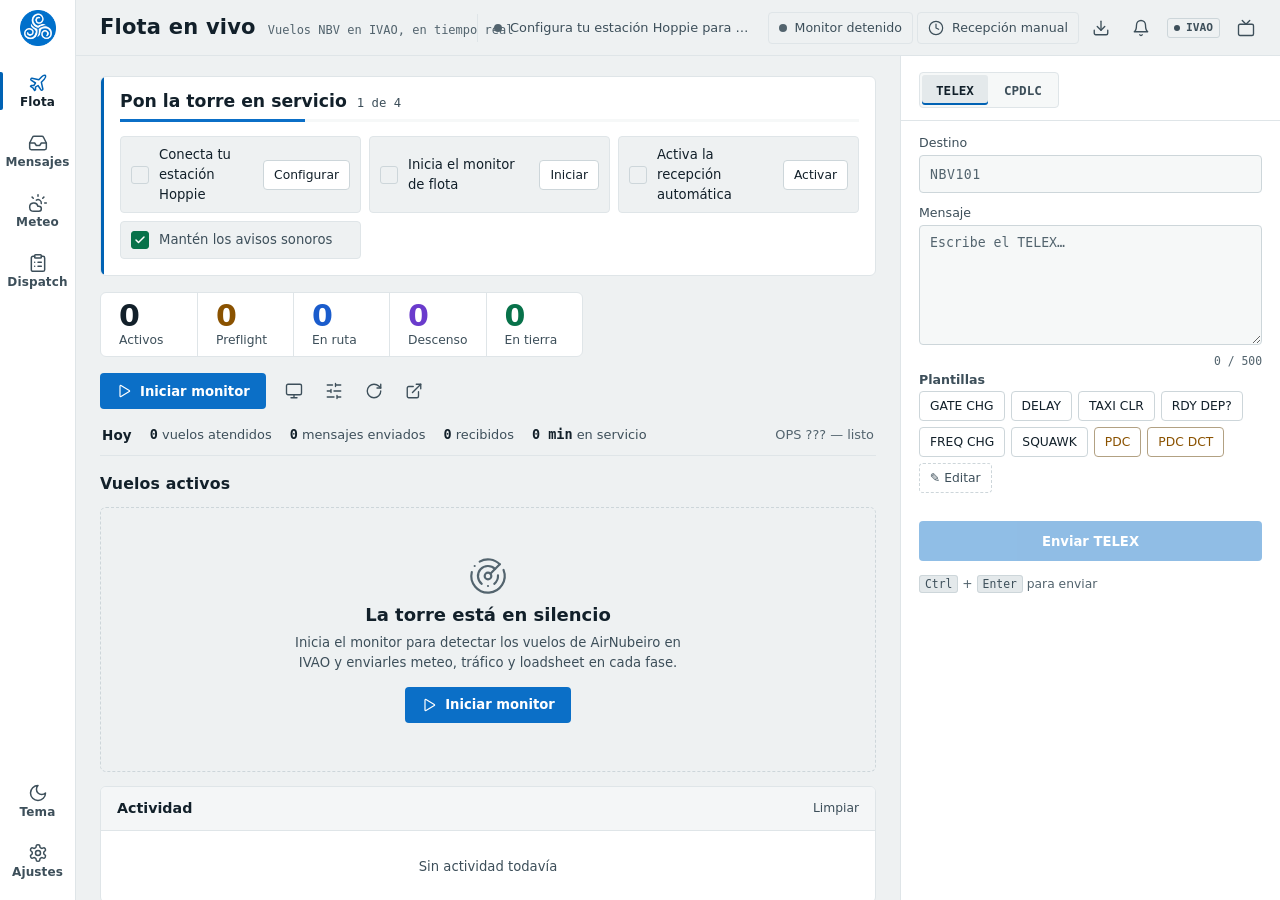
==== commit 2e5daaff: "ACARS v5.5.1: revision completa (OPS ya no se para tras 200 lineas de actividad, LOGON con hoppieOk," ====
--- a/index.html
+++ b/index.html
@@ -2,12 +2,12 @@
 <html lang="es">
 <head>
 <meta charset="UTF-8">
-<meta http-equiv="Content-Security-Policy" content="default-src 'self'; script-src 'self' 'sha256-5I/x5qls9bpE0oj8+HHIGtAUZbpPjoAK3fKgNx4mpUc=' 'sha256-kThJu8/RaSRJYCUlWZB6+fMK635yQmdgyF4AXB6Y2Sk='; style-src 'self' 'unsafe-inline' https://fonts.googleapis.com; font-src 'self' https://fonts.gstatic.com; img-src 'self' data: blob: https:; connect-src 'self' https: wss: ws:; frame-src 'self'; worker-src 'self'; manifest-src 'self'; object-src 'none'; base-uri 'none'; form-action 'none'">
-<meta name="viewport" content="width=device-width, initial-scale=1.0, user-scalable=no">
+<meta http-equiv="Content-Security-Policy" content="default-src 'self'; script-src 'self' 'sha256-5I/x5qls9bpE0oj8+HHIGtAUZbpPjoAK3fKgNx4mpUc=' 'sha256-hwer/EyikUl+Bv9tro9h7uUHx9CwX9nRekjGM+hedfE='; style-src 'self' 'unsafe-inline' https://fonts.googleapis.com; font-src 'self' https://fonts.gstatic.com; img-src 'self' data: blob: https:; connect-src 'self' https: wss: ws:; frame-src 'self'; worker-src 'self'; manifest-src 'self'; object-src 'none'; base-uri 'none'; form-action 'none'">
+<meta name="viewport" content="width=device-width, initial-scale=1.0">
 <title>ACARS Dispatch — AirNubeiro</title>
 <!-- PWA -->
 <link rel="manifest" href="manifest.json">
-<meta name="theme-color" content="#07111F">
+<meta name="theme-color" content="#111a20">
 <script data-boot>try{var m=localStorage.getItem('nbv_theme')||'auto',d=document.documentElement;d.dataset.theme=m==='auto'?(matchMedia('(prefers-color-scheme: light)').matches?'light':'dark'):m;if(/[?&]embed\b/.test(location.search)&&parent!==window)d.classList.add('embed')}catch(e){}</script>
 <meta name="apple-mobile-web-app-capable" content="yes">
 <meta name="apple-mobile-web-app-status-bar-style" content="black-translucent">
@@ -16,7 +16,7 @@
 <link rel="icon" type="image/png" sizes="192x192" href="icons/icon-192.png">
 <link rel="icon" type="image/png" sizes="512x512" href="icons/icon-512.png">
 <link rel="preconnect" href="https://fonts.googleapis.com">
-<link href="https://fonts.googleapis.com/css2?family=Raleway:wght@600;700&family=JetBrains+Mono:wght@400;500;600;700&family=IBM+Plex+Sans:wght@400;500;600;700&display=swap" rel="stylesheet">
+<link href="https://fonts.googleapis.com/css2?family=Barlow:wght@400;500;600&family=Barlow+Semi+Condensed:wght@600;700&family=IBM+Plex+Mono:wght@400;500;600&display=swap" rel="stylesheet">
 <link rel="stylesheet" href="nbv-ui.css">
 </head>
 <body>
@@ -76,16 +76,16 @@
   <header class="top">
     <div class="top-t">
       <h1 id="viewTitle">Flota en vivo</h1>
-      <div class="sub" id="viewSub">AirNubeiro ACARS · v5.5.0</div>
+      <div class="sub" id="viewSub">AirNubeiro ACARS · v5.5.1</div>
     </div>
     <div class="sb idle" id="sBar" role="status" aria-live="polite"><div class="d"></div><span id="sTxt">Configura logon y callsign</span></div>
     <div class="top-r">
       <button class="pill" id="pillMon" data-click="uiFleetToggle" title="Monitor de flota (OPS Center)"><span class="pd"></span><span class="pl-t" id="pillMonTxt">Monitor detenido</span></button>
       <button class="pill" id="btnAuto" data-click="toggleAutoPoll" title="Recepción automática de mensajes (auto-poll)"><span id="autoIco"><svg class="ic"><use href="#i-clock"/></svg></span><span class="pl-t">Recepción manual</span></button>
-      <button class="ib" id="btnPoll" data-click="doPoll" title="Consultar mensajes ahora"><svg class="ic"><use href="#i-download"/></svg><span class="bdg" id="rxBdg">0</span></button>
-      <button class="ib" id="btnSnd" data-click="toggleSound" title="Sonido"><svg class="ic"><use href="#i-bell"/></svg></button>
+      <button class="ib" id="btnPoll" data-click="doPoll" title="Consultar mensajes ahora" aria-label="Consultar mensajes ahora" aria-describedby="rxBdg"><svg class="ic"><use href="#i-download"/></svg><span class="bdg" id="rxBdg">0</span></button>
+      <button class="ib" id="btnSnd" data-click="toggleSound" title="Sonido" aria-label="Sonido"><svg class="ic"><use href="#i-bell"/></svg></button>
       <span class="fsuipc-badge src-ivao" id="fsuipcBadge" title="Fuente de datos: IVAO Whazzup"><span class="fsuipc-dot"></span>IVAO</span>
-      <button class="ib" id="btnStream" data-click="openStream" title="Modo Stream (F11)"><svg class="ic"><use href="#i-tv"/></svg></button>
+      <button class="ib" id="btnStream" data-click="openStream" title="Modo Stream (F11)" aria-label="Modo Stream (F11)"><svg class="ic"><use href="#i-tv"/></svg></button>
       <button class="btn-pri" id="btnCompose" data-click="uiComposer|$true"><svg class="ic"><use href="#i-pen"/></svg>Redactar</button>
     </div>
   </header>
@@ -110,10 +110,10 @@
         </div>
         <div class="fleet-acts">
           <button class="btn-pri" id="btnMon" data-click="uiFleetToggle"><svg class="ic"><use href="#i-play"/></svg><span>Iniciar monitor</span></button>
-          <button class="ib" data-click="uiFleet|aoc" title="Pantalla AOC"><svg class="ic"><use href="#i-monitor"/></svg></button>
-          <button class="ib" data-click="uiFleet|cfg" title="Ajustes de flota y roster SimBrief"><svg class="ic"><use href="#i-sliders"/></svg></button>
-          <button class="ib" data-click="occFrameReload" title="Recargar OPS Center"><svg class="ic"><use href="#i-refresh"/></svg></button>
-          <a class="ib" href="ops-center.html" target="_blank" rel="noopener" title="Abrir OPS Center en otra ventana"><svg class="ic"><use href="#i-external"/></svg></a>
+          <button class="ib" data-click="uiFleet|aoc" title="Pantalla AOC" aria-label="Pantalla AOC"><svg class="ic"><use href="#i-monitor"/></svg></button>
+          <button class="ib" data-click="uiFleet|cfg" title="Ajustes de flota y roster SimBrief" aria-label="Ajustes de flota y roster SimBrief"><svg class="ic"><use href="#i-sliders"/></svg></button>
+          <button class="ib" data-click="occFrameReload" title="Recargar OPS Center" aria-label="Recargar OPS Center"><svg class="ic"><use href="#i-refresh"/></svg></button>
+          <a class="ib" href="ops-center.html" target="_blank" rel="noopener" title="Abrir OPS Center en otra ventana" aria-label="Abrir OPS Center en otra ventana"><svg class="ic"><use href="#i-external"/></svg></a>
         </div>
       </div>
       <div class="today" id="today"><span class="t-l">Hoy</span><span><b id="tFl">0</b> vuelos atendidos</span><span><b id="tTx">0</b> mensajes enviados</span><span><b id="tRx">0</b> recibidos</span><span><b id="tSvc">0 min</b> en servicio</span><span class="t-st" id="fleetSt"></span></div>
@@ -394,7 +394,7 @@
             <div class="cfg-mod-status" id="setStatus" role="status" aria-live="polite"></div>
           </div>
         </div>
-        <div class="set-foot"><span><b>AirNubeiro</b> ACARS Dispatch v5.5.0</span><span>Creado por Varo para AirNubeiro — Todos los derechos reservados © 2026</span></div>
+        <div class="set-foot"><span><b>AirNubeiro</b> ACARS Dispatch v5.5.1</span><span>Creado por Varo para AirNubeiro — Todos los derechos reservados © 2026</span></div>
       </div>
     </section>
   </main>
@@ -471,7 +471,7 @@
 </div>
 
 <script src="nbv-core.js"></script>
-<script>const HPARSE=/\{(.*?)\}/gs;let soundOn=!0,rxCount=0;function rxAdd(t){rxCount+=t,updBdg()}function rxReset(){rxCount=0,updBdg()}NBV.app.saveCfg=()=>saveCfg(),NBV.app.sound={get:()=>soundOn,set:t=>{soundOn=!!t}};const connStations=new Set;function saveCfg(){if(NBV._applying)return;const t=cfgCollectShared();try{localStorage.setItem("an3",JSON.stringify({...NBV.logon.scrub(t),i:$("cI").value,snd:soundOn,sb:$("dspSb").value}))}catch{}NBV.cfg.saveShared(t)}function loadCfg(){let t={};try{t=JSON.parse(localStorage.getItem("an3"))||{}}catch{}const e=NBV.cfg.merge(t);e.i&&($("cI").value=e.i),e.snd!==void 0&&(soundOn=e.snd),e.sb&&($("dspSb").value=e.sb),NBV._applying=!0;try{cfgApplyFields(e)}finally{NBV._applying=!1}dcLoad().then(n=>{$("discordEn").checked&&discordSetStatus(n?"Webhook activo (cifrado)":"✗ Activo pero sin webhook guardado",!!n||!1)}),$("phpvmsEn").checked&&phpvmsSetStatus("Activo en OPS Center",null),$("fsuipcEn").checked&&fsuipcSetStatus("Gestionado por OPS Center — conectando…",null)}[$("cL"),$("cS"),$("cP"),$("cI"),$("dspSb"),$("fsuipcUrl"),$("fsuipcCs"),$("fsuipcPoll"),$("phpvmsUrl"),$("phpvmsPoll"),$("sndMode"),$("dcEvFlight"),$("dcEvPhase"),$("dcEvTelex"),$("dcEvAlert")].forEach(t=>t&&t.addEventListener("change",saveCfg)),$("discordUrl")?.addEventListener("change",dcOnChange);function toggleCfg(){uiGo(uiView==="cfg"?uiPrevView:"cfg")}function toggleSound(){soundOn=!soundOn,NBV.ui.snd(soundOn),saveCfg(),uiOnboard()}function sw(t){if(t==="telex"||t==="cpdlc"){document.querySelectorAll(".composer .tab").forEach(e=>e.classList.toggle("on",e.dataset.t===t)),$("p-telex").classList.toggle("on",t==="telex"),$("p-cpdlc").classList.toggle("on",t==="cpdlc");return}if(t==="rx"||t==="tx"){document.querySelectorAll("#p-msgs .seg-i").forEach(e=>e.classList.toggle("on",e.dataset.t===t)),$("p-rx").classList.toggle("on",t==="rx"),$("p-tx").classList.toggle("on",t==="tx"),uiGo("msgs");return}uiGo(t)}document.querySelectorAll(".uc").forEach(t=>t.addEventListener("input",()=>{t.value=t.value.toUpperCase()})),$("txM").addEventListener("input",()=>{const t=$("txM").value.length;$("txC").textContent=`${t} / 500`,$("txC").className="chc"+(t>450?t>=500?" o":" w":""),updBtn()});function updBtn(){const t=$("cL").value.trim()&&$("cS").value.trim();$("txB").disabled=!t||!$("txD").value.trim()||!$("txM").value.trim()||busy,$("inB").disabled=!t||!$("inI").value.trim()||busy,$("cpB").disabled=!t||!$("cpD").value.trim()||!$("cpM").value.trim()||busy}[$("cL"),$("cS"),$("txD"),$("txM"),$("inI"),$("cpD"),$("cpM")].forEach(t=>t.addEventListener("input",updBtn));function updBdg(){$("rxBdg").textContent=rxCount,$("rxBdg").classList.toggle("v",rxCount>0);for(const t of["rxTab","rxTab2"]){const e=$(t);e&&(e.textContent=rxCount,e.classList.toggle("v",rxCount>0))}}function updConn(){const t=$("connBox"),e=$("connList");if(connStations.size===0){t.style.display="none";return}t.style.display="block",e.innerHTML="",connStations.forEach(n=>{const s=document.createElement("span");s.className="conn-tag",s.innerHTML=`${esc(n)} <span class="cx" data-click="disconnectStation|${esc(n)}" title="Desconectar">✕</span>`,e.appendChild(s)})}async function disconnectStation(t){try{const e=parseInt($("cpId").value);await hReq(t,"cpdlc",`/data2/${e}//N/LOGOFF`),$("cpId").value=e+1}catch{}connStations.delete(t),updConn(),addMsg("tx",{cls:"out",type:"CPDLC",badge:"b-cp",route:`${$("cS").value.toUpperCase()} → ${t}`,body:"LOGOFF",time:ts(),st:"✓ Desconectado",ok:!0})}let busy=!1;async function sendTx(){if(busy)return;const t=$("txD").value.trim().toUpperCase(),e=$("txM").value.trim();if(!t||!e)return;busy=!0;const n=$("txB");n.disabled=!0,n.className="bp snd",n.textContent="ENVIANDO...",ss("snd",`Enviando TELEX a ${t}...`);try{const s=await hReq(t,"telex",e),a=s.toLowerCase().startsWith("ok");addMsg("tx",{cls:a?"out":"erm",type:"TELEX",badge:"b-tx",route:`${$("cS").value.toUpperCase()} → ${t}`,body:e,time:ts(),st:a?"✓ OK":`✗ ${s}`,ok:a}),a?(ss("ok",`✓ TELEX → ${t}`),n.className="bp ok",n.textContent="✓ ENVIADO",$("txM").value="",$("txM").dispatchEvent(new Event("input",{bubbles:!0}))):(ss("err",`✗ ${s}`),n.className="bp er",n.textContent="✗ ERROR",errorSound())}catch(s){addMsg("tx",{cls:"erm",type:"TELEX",badge:"b-tx",route:`→ ${t}`,body:e,time:ts(),st:`✗ ${s.message}`,ok:!1}),ss("err","✗ Error de red"),n.className="bp er",n.textContent="✗ ERROR",errorSound()}setTimeout(()=>{busy=!1,n.className="bp",n.textContent="ENVIAR TELEX",updBtn()},1400)}let lastInfoResult="";async function sendInfo(){if(busy)return;const t=$("inI").value.trim().toUpperCase(),e=$("inT").value;if(t){busy=!0,$("inB").disabled=!0,$("inB").textContent="SOLICITANDO...",ss("snd",`${e.toUpperCase()} ${t}...`);try{let n="",s=!0;if(e==="metar"||e==="metar-hist")try{const l=(await NBV.wx.metar(t,e==="metar-hist"?3:1)).split(`
+<script>const HPARSE=/\{(.*?)\}/gs;let soundOn=!0,rxCount=0;function rxAdd(t){rxCount+=t,updBdg()}function rxReset(){rxCount=0,updBdg()}NBV.app.saveCfg=()=>saveCfg(),NBV.app.sound={get:()=>soundOn,set:t=>{soundOn=!!t}};const connStations=new Set;function saveCfg(){if(NBV._applying)return;const t=cfgCollectShared();try{localStorage.setItem("an3",JSON.stringify({...NBV.logon.scrub(t),i:$("cI").value,snd:soundOn,sb:$("dspSb").value}))}catch{}NBV.cfg.saveShared(t)}function loadCfg(){let t={};try{t=JSON.parse(localStorage.getItem("an3"))||{}}catch{}const e=NBV.cfg.merge(t);e.i&&($("cI").value=e.i),e.snd!==void 0&&(soundOn=e.snd),e.sb&&($("dspSb").value=e.sb),NBV._applying=!0;try{cfgApplyFields(e)}finally{NBV._applying=!1}dcLoad().then(n=>{$("discordEn").checked&&discordSetStatus(n?"Webhook activo (cifrado)":"✗ Activo pero sin webhook guardado",!!n||!1)}),$("phpvmsEn").checked&&phpvmsSetStatus("Activo en OPS Center",null),$("fsuipcEn").checked&&fsuipcSetStatus("Gestionado por OPS Center — conectando…",null)}[$("cL"),$("cS"),$("cP"),$("cI"),$("dspSb"),$("fsuipcUrl"),$("fsuipcCs"),$("fsuipcPoll"),$("phpvmsUrl"),$("phpvmsPoll"),$("sndMode"),$("dcEvFlight"),$("dcEvPhase"),$("dcEvTelex"),$("dcEvAlert")].forEach(t=>t&&t.addEventListener("change",saveCfg)),$("discordUrl")?.addEventListener("change",dcOnChange);function toggleCfg(){uiGo(uiView==="cfg"?uiPrevView:"cfg")}function toggleSound(){soundOn=!soundOn,NBV.ui.snd(soundOn),saveCfg(),uiOnboard()}function sw(t){if(t==="telex"||t==="cpdlc"){document.querySelectorAll(".composer .tab").forEach(e=>e.classList.toggle("on",e.dataset.t===t)),$("p-telex").classList.toggle("on",t==="telex"),$("p-cpdlc").classList.toggle("on",t==="cpdlc");return}if(t==="rx"||t==="tx"){document.querySelectorAll("#p-msgs .seg-i").forEach(e=>e.classList.toggle("on",e.dataset.t===t)),$("p-rx").classList.toggle("on",t==="rx"),$("p-tx").classList.toggle("on",t==="tx"),uiGo("msgs");return}uiGo(t)}document.querySelectorAll(".uc").forEach(t=>t.addEventListener("input",()=>{t.value=t.value.toUpperCase()})),$("txM").addEventListener("input",()=>{const t=$("txM").value.length;$("txC").textContent=`${t} / 500`,$("txC").className="chc"+(t>450?t>=500?" o":" w":""),updBtn()});function updBtn(){const t=$("cL").value.trim()&&$("cS").value.trim();$("txB").disabled=!t||!$("txD").value.trim()||!$("txM").value.trim()||busy,$("inB").disabled=!t||!$("inI").value.trim()||busy,$("cpB").disabled=!t||!$("cpD").value.trim()||!$("cpM").value.trim()||busy}[$("cL"),$("cS"),$("txD"),$("txM"),$("inI"),$("cpD"),$("cpM")].forEach(t=>t.addEventListener("input",updBtn));function updBdg(){$("rxBdg").textContent=rxCount,$("rxBdg").classList.toggle("v",rxCount>0);for(const t of["rxTab","rxTab2"]){const e=$(t);e&&(e.textContent=rxCount,e.classList.toggle("v",rxCount>0))}}function updConn(){const t=$("connBox"),e=$("connList");if(connStations.size===0){t.style.display="none";return}t.style.display="block",e.innerHTML="",connStations.forEach(n=>{const s=document.createElement("span");s.className="conn-tag",s.innerHTML=`${esc(n)} <span class="cx" data-click="disconnectStation|${esc(n)}" title="Desconectar">✕</span>`,e.appendChild(s)})}const logoffFallido=new Set;async function disconnectStation(t){if(logoffFallido.delete(t)){connStations.delete(t),updConn(),ss("err",`⚠ ${t} quitada solo en local: el avión no ha recibido el LOGOFF`),addMsg("tx",{cls:"out",type:"CPDLC",badge:"b-cp",route:`${$("cS").value.toUpperCase()} → ${t}`,body:"LOGOFF",time:ts(),st:"⚠ Solo local: el avión no lo ha recibido",ok:!1});return}try{const e=parseInt($("cpId").value);await logonCpdlc(t,`/data2/${e}//N/LOGOFF`),$("cpId").value=e+1}catch(e){console.warn("[LOGON] LOGOFF",t,e),logoffFallido.add(t),ss("err",`✗ Error enviando LOGOFF a ${t}: ${e.message} — pulsa la ✕ otra vez para quitarla solo en local`),errorSound();return}connStations.delete(t),updConn(),addMsg("tx",{cls:"out",type:"CPDLC",badge:"b-cp",route:`${$("cS").value.toUpperCase()} → ${t}`,body:"LOGOFF",time:ts(),st:"✓ Desconectado",ok:!0})}let busy=!1;async function sendTx(){if(busy)return;const t=$("txD").value.trim().toUpperCase(),e=$("txM").value.trim();if(!t||!e)return;busy=!0;const n=$("txB");n.disabled=!0,n.className="bp snd",n.textContent="ENVIANDO...",ss("snd",`Enviando TELEX a ${t}...`);try{const s=await hReq(t,"telex",e),a=s.toLowerCase().startsWith("ok");addMsg("tx",{cls:a?"out":"erm",type:"TELEX",badge:"b-tx",route:`${$("cS").value.toUpperCase()} → ${t}`,body:e,time:ts(),st:a?"✓ OK":`✗ ${s}`,ok:a}),a?(ss("ok",`✓ TELEX → ${t}`),n.className="bp ok",n.textContent="✓ ENVIADO",$("txM").value="",$("txM").dispatchEvent(new Event("input",{bubbles:!0}))):(ss("err",`✗ ${s}`),n.className="bp er",n.textContent="✗ ERROR",errorSound())}catch(s){addMsg("tx",{cls:"erm",type:"TELEX",badge:"b-tx",route:`→ ${t}`,body:e,time:ts(),st:`✗ ${s.message}`,ok:!1}),ss("err","✗ Error de red"),n.className="bp er",n.textContent="✗ ERROR",errorSound()}setTimeout(()=>{busy=!1,n.className="bp",n.textContent="ENVIAR TELEX",updBtn()},1400)}let lastInfoResult="";async function sendInfo(){if(busy)return;const t=$("inI").value.trim().toUpperCase(),e=$("inT").value;if(t){busy=!0,$("inB").disabled=!0,$("inB").textContent="SOLICITANDO...",ss("snd",`${e.toUpperCase()} ${t}...`);try{let n="",s=!0;if(e==="metar"||e==="metar-hist")try{const l=(await NBV.wx.metar(t,e==="metar-hist"?3:1)).split(`
 `).filter(i=>i.trim());l.length?n=e==="metar"?l[0]:`METAR HISTORICO ${t} (${l.length} obs):
 ${l.join(`
 `)}`:(n=`No METAR available for ${t}`,s=!1)}catch(o){n=await hoppieInfo("METAR",t),s=!!n,s||(n=`METAR no disponible (${o.message})`),e==="metar"&&s&&(n=n.split(`
@@ -482,14 +482,14 @@
 `)}
 
 Solicita el deseado (ej: ${l[0]})`,d||(s=!1)}}n=o,n||(s=!1,n=`Sin ATIS VATSIM para ${t}`)}$("inR").style.display="block",$("inRT").textContent=n||"(vacío)",lastInfoResult=`${e.toUpperCase()} ${t}: ${n}`;const a=e==="metar-hist"?"METAR HIST":e.toUpperCase();addMsg("rx",{cls:"in",type:"INFO",badge:"b-in",route:`SERVER → ${$("cS").value.toUpperCase()}`,body:`${a} ${t}:
-${n}`,time:ts(),st:s?"✓ OK":"✗ Sin datos",ok:s});const c=e.startsWith("metar")?NBV.wx.source("metar"):e==="taf"?NBV.wx.source("taf"):"";ss(s?"ok":"err",s?`✓ ${a} ${t}${c&&c!=="aviationweather.gov"?` (fuente secundaria: ${c})`:""}`:`✗ ${a} ${t}: sin datos`),s&&notifySound()}catch(n){$("inR").style.display="block",$("inRT").textContent=`Error: ${n.message}`,ss("err",`✗ ${n.message}`),errorSound()}busy=!1,$("inB").textContent="SOLICITAR",updBtn()}}async function fwdInfo(){const t=$("fwdTo").value.trim().toUpperCase();if(!t||!lastInfoResult){ss("err","✗ Indica callsign destino y solicita primero");return}if(!$("cL").value.trim()||!$("cS").value.trim()){ss("err","✗ Configura logon y callsign");return}ss("snd",`Reenviando a ${t}...`);try{const e=await hReq(t,"telex",lastInfoResult),n=e.toLowerCase().startsWith("ok");addMsg("tx",{cls:n?"out":"erm",type:"TELEX",badge:"b-tx",route:`${$("cS").value.toUpperCase()} → ${t}`,body:`[FWD] ${lastInfoResult}`,time:ts(),st:n?"✓ OK":`✗ ${e}`,ok:n}),ss(n?"ok":"err",n?`✓ Reenviado a ${t}`:`✗ ${e}`),n?notifySound():errorSound()}catch(e){ss("err",`✗ ${e.message}`),errorSound()}}async function sendCp(){if(busy)return;const t=$("cpD").value.trim().toUpperCase(),e=$("cpId").value,n=$("cpR").value,s=$("cpM").value.trim().toUpperCase();if(!t||!s)return;const a=uiCpdlcRef(t),c=`/data2/${e}/${a}/${n}/${s}`;busy=!0;const o=$("cpB");o.disabled=!0,o.className="bp cpc snd",o.textContent="ENVIANDO...",ss("snd",`CPDLC → ${t}...`);try{const l=await hReq(t,"cpdlc",c);pollBoost();const i=l.toLowerCase().startsWith("ok");addMsg("tx",{cls:i?"cpm":"erm",type:"CPDLC",badge:"b-cp",route:`${$("cS").value.toUpperCase()} → ${t}`,body:`[${n}] ${s}`,time:ts(),st:i?"✓ OK":`✗ ${l}`,ok:i}),i?(uiCpdlcSent(t,e,n,s,a),ss("ok",`✓ CPDLC → ${t}`),o.className="bp cpc ok",o.textContent="✓ ENVIADO",$("cpId").value=parseInt(e)+1,$("cpM").value=""):(ss("err",`✗ ${l}`),o.className="bp cpc er",o.textContent="✗ ERROR",errorSound())}catch(l){addMsg("tx",{cls:"erm",type:"CPDLC",badge:"b-cp",route:`→ ${t}`,body:`[${n}] ${s}`,time:ts(),st:`✗ ${l.message}`,ok:!1}),ss("err","✗ Error de red"),o.className="bp cpc er",o.textContent="✗ ERROR",errorSound()}setTimeout(()=>{busy=!1,o.className="bp cpc",o.textContent="ENVIAR CPDLC",updBtn()},1400)}let autoPoll=null,pollFastUntil=0;const POLL_FAST_S=20,POLL_FAST_MS=18e4,POLL_MIN_S=20,POLL_DEF_S=45;function pollDelay(t=Date.now()){const e=Math.max(POLL_MIN_S,parseInt($("cI").value)||POLL_DEF_S),n=t<pollFastUntil?Math.min(e,POLL_FAST_S):e;return Math.round(n*1e3*(.9+Math.random()*.2))}function pollSchedule(){clearTimeout(autoPoll),autoPoll=setTimeout(async()=>{await doPoll(),autoPoll&&pollSchedule()},pollDelay())}function pollBoost(){pollFastUntil=Date.now()+POLL_FAST_MS,autoPoll&&pollSchedule()}async function acceptLogon(t){const e=parseInt($("cpId").value);try{await hReq(t,"cpdlc",`/data2/${e}//NE/LOGON ACCEPTED`),pollBoost(),$("cpId").value=e+1,connStations.add(t),updConn(),addMsg("rx",{cls:"logon",type:"LOGON",badge:"b-lo",route:`${t} ↔ ${$("cS").value.toUpperCase()}`,body:`LOGON ACCEPTED — ${t} conectado`,time:ts(),st:"✓ Conectado",ok:!0}),ss("ok",`✓ ${t} LOGON aceptado`),notifySound()}catch(n){ss("err",`✗ Error aceptando logon: ${n.message}`),errorSound()}document.querySelectorAll(`.la-${CSS.escape(t)}`).forEach(n=>n.remove())}async function standbyLogon(t){const e=parseInt($("cpId").value);try{await hReq(t,"cpdlc",`/data2/${e}//NE/STANDBY`),pollBoost(),$("cpId").value=e+1,addMsg("tx",{cls:"cpm",type:"CPDLC",badge:"b-cp",route:`→ ${t}`,body:"STANDBY",time:ts(),st:"✓ OK",ok:!0})}catch{}document.querySelectorAll(`.la-${CSS.escape(t)}`).forEach(n=>n.remove())}async function rejectLogon(t){const e=parseInt($("cpId").value);try{await hReq(t,"cpdlc",`/data2/${e}//NE/UNABLE`),$("cpId").value=e+1,addMsg("tx",{cls:"erm",type:"CPDLC",badge:"b-cp",route:`→ ${t}`,body:"LOGON UNABLE",time:ts(),st:"✓ Rechazado",ok:!0})}catch{}document.querySelectorAll(`.la-${CSS.escape(t)}`).forEach(n=>n.remove())}async function doPoll(){if(!$("cL").value.trim()||!$("cS").value.trim()){ss("err","✗ Configura logon y callsign");return}ss("snd","Consultando..."),$("btnPoll").classList.add("on");try{const e=(await hReq("NONE","poll","")).trim();if(e.toLowerCase()==="ok")ss("ok","✓ Sin mensajes");else if(e.toLowerCase().startsWith("ok")){const n=[...e.matchAll(HPARSE)];if(!n.length)ss("ok","✓ Sin mensajes");else{let s=0,a=!1,c=!1;for(const o of n){const l=o[1],i=l.split(" "),d=(i[0]||"???").toUpperCase(),u=(i[1]||"TELEX").toUpperCase(),b=l.match(/\{(.+)/s);let f=b?b[1].replace(/\}$/,"").trim():i.slice(2).join(" ");if(f=cleanHoppie(f),!d||!f||f.toLowerCase().includes("send anything")||d==="SERVER")continue;const E=u==="CPDLC"&&f.includes("REQUEST LOGON"),T=u==="CPDLC";E?a=!0:T&&(c=!0),E?addMsg("rx",{cls:"logon",type:"LOGON REQ",badge:"b-lo",route:`${d} → ${$("cS").value.toUpperCase()}`,body:`REQUEST LOGON — ${d} solicita conexion CPDLC`,time:ts(),st:"Pendiente",ok:!0,actions:d}):(T&&(f=uiCpdlcReply(d,f)),addMsg("rx",{cls:T?"cpm":"in",type:u,badge:T?"b-cp":"b-tx",route:`${d} → ${$("cS").value.toUpperCase()}`,body:f,time:ts(),st:"✓ Recibido",ok:!0})),s++}rxAdd(s),ss("ok",`✓ ${s} mensaje(s)`),s&&(NBV.sound.play(a?"logon":c?"cpdlc":"rx"),NBV.attention.bump(s)),(a||c)&&pollBoost()}}else ss("err",`✗ ${e}`),errorSound()}catch(t){ss("err",`✗ Red: ${t.message}`),errorSound()}$("btnPoll").classList.remove("on")}function toggleAutoPoll(){if(autoPoll)clearTimeout(autoPoll),autoPoll=null,ss("ok","Recepción automática desactivada");else{if(!$("cL").value.trim()||!$("cS").value.trim()){ss("err","✗ Configura logon y callsign"),uiGo("cfg");return}const t=Math.max(POLL_MIN_S,parseInt($("cI").value)||POLL_DEF_S);doPoll(),pollSchedule(),ss("ok",`Recepción automática cada ${t}s (20 s tras un CPDLC)`)}try{localStorage.setItem("nbv_autopoll",autoPoll?"1":"0")}catch{}uiAutoPill(),uiOnboard()}function buildMsgEl(t){const e=c=>String(c??""),n=document.createElement("div");n.className=`me ${/^[\w -]{0,40}$/.test(e(t.cls))?e(t.cls):""}`;const s=/^[\w-]{1,20}$/.test(e(t.actions))?e(t.actions):"";let a="";return s&&(a=`<div class="logon-actions la-${esc(s)}">
+${n}`,time:ts(),st:s?"✓ OK":"✗ Sin datos",ok:s});const c=e.startsWith("metar")?NBV.wx.source("metar"):e==="taf"?NBV.wx.source("taf"):"";ss(s?"ok":"err",s?`✓ ${a} ${t}${c&&c!=="aviationweather.gov"?` (fuente secundaria: ${c})`:""}`:`✗ ${a} ${t}: sin datos`),s&&notifySound()}catch(n){$("inR").style.display="block",$("inRT").textContent=`Error: ${n.message}`,ss("err",`✗ ${n.message}`),errorSound()}busy=!1,$("inB").textContent="SOLICITAR",updBtn()}}async function fwdInfo(){const t=$("fwdTo").value.trim().toUpperCase();if(!t||!lastInfoResult){ss("err","✗ Indica callsign destino y solicita primero");return}if(!$("cL").value.trim()||!$("cS").value.trim()){ss("err","✗ Configura logon y callsign");return}ss("snd",`Reenviando a ${t}...`);try{const e=await hReq(t,"telex",lastInfoResult),n=e.toLowerCase().startsWith("ok");addMsg("tx",{cls:n?"out":"erm",type:"TELEX",badge:"b-tx",route:`${$("cS").value.toUpperCase()} → ${t}`,body:`[FWD] ${lastInfoResult}`,time:ts(),st:n?"✓ OK":`✗ ${e}`,ok:n}),ss(n?"ok":"err",n?`✓ Reenviado a ${t}`:`✗ ${e}`),n?notifySound():errorSound()}catch(e){ss("err",`✗ ${e.message}`),errorSound()}}async function sendCp(){if(busy)return;const t=$("cpD").value.trim().toUpperCase(),e=$("cpId").value,n=$("cpR").value,s=$("cpM").value.trim().toUpperCase();if(!t||!s)return;const a=uiCpdlcRef(t),c=`/data2/${e}/${a}/${n}/${s}`;busy=!0;const o=$("cpB");o.disabled=!0,o.className="bp cpc snd",o.textContent="ENVIANDO...",ss("snd",`CPDLC → ${t}...`);try{const l=await hReq(t,"cpdlc",c);pollBoost();const i=l.toLowerCase().startsWith("ok");addMsg("tx",{cls:i?"cpm":"erm",type:"CPDLC",badge:"b-cp",route:`${$("cS").value.toUpperCase()} → ${t}`,body:`[${n}] ${s}`,time:ts(),st:i?"✓ OK":`✗ ${l}`,ok:i}),i?(uiCpdlcSent(t,e,n,s,a),ss("ok",`✓ CPDLC → ${t}`),o.className="bp cpc ok",o.textContent="✓ ENVIADO",$("cpId").value=parseInt(e)+1,$("cpM").value=""):(ss("err",`✗ ${l}`),o.className="bp cpc er",o.textContent="✗ ERROR",errorSound())}catch(l){addMsg("tx",{cls:"erm",type:"CPDLC",badge:"b-cp",route:`→ ${t}`,body:`[${n}] ${s}`,time:ts(),st:`✗ ${l.message}`,ok:!1}),ss("err","✗ Error de red"),o.className="bp cpc er",o.textContent="✗ ERROR",errorSound()}setTimeout(()=>{busy=!1,o.className="bp cpc",o.textContent="ENVIAR CPDLC",updBtn()},1400)}let autoPoll=null,pollFastUntil=0;const POLL_FAST_S=20,POLL_FAST_MS=18e4,POLL_MIN_S=20,POLL_DEF_S=45;function pollDelay(t=Date.now()){const e=Math.max(POLL_MIN_S,parseInt($("cI").value)||POLL_DEF_S),n=t<pollFastUntil?Math.min(e,POLL_FAST_S):e;return Math.round(n*1e3*(.9+Math.random()*.2))}function pollSchedule(){clearTimeout(autoPoll),autoPoll=setTimeout(async()=>{await doPoll(),autoPoll&&pollSchedule()},pollDelay())}function pollBoost(){pollFastUntil=Date.now()+POLL_FAST_MS,autoPoll&&pollSchedule()}async function logonCpdlc(t,e){const n=await hReq(t,"cpdlc",e);if(!hoppieOk(n))throw new Error(n||"Hoppie sin respuesta");return n}async function acceptLogon(t){const e=parseInt($("cpId").value);try{await logonCpdlc(t,`/data2/${e}//NE/LOGON ACCEPTED`),pollBoost(),$("cpId").value=e+1,connStations.add(t),updConn(),addMsg("rx",{cls:"logon",type:"LOGON",badge:"b-lo",route:`${t} ↔ ${$("cS").value.toUpperCase()}`,body:`LOGON ACCEPTED — ${t} conectado`,time:ts(),st:"✓ Conectado",ok:!0}),ss("ok",`✓ ${t} LOGON aceptado`),notifySound()}catch(n){console.warn("[LOGON] ACCEPTED",t,n),ss("err",`✗ Error aceptando logon de ${t}: ${n.message}`),errorSound();return}document.querySelectorAll(`.la-${CSS.escape(t)}`).forEach(n=>n.remove())}async function standbyLogon(t){const e=parseInt($("cpId").value);try{await logonCpdlc(t,`/data2/${e}//NE/STANDBY`),pollBoost(),$("cpId").value=e+1,addMsg("tx",{cls:"cpm",type:"CPDLC",badge:"b-cp",route:`→ ${t}`,body:"STANDBY",time:ts(),st:"✓ OK",ok:!0})}catch(n){console.warn("[LOGON] STANDBY",t,n),ss("err",`✗ Error enviando STANDBY a ${t}: ${n.message}`),errorSound();return}document.querySelectorAll(`.la-${CSS.escape(t)}`).forEach(n=>n.remove())}async function rejectLogon(t){const e=parseInt($("cpId").value);try{await logonCpdlc(t,`/data2/${e}//NE/UNABLE`),$("cpId").value=e+1,addMsg("tx",{cls:"erm",type:"CPDLC",badge:"b-cp",route:`→ ${t}`,body:"LOGON UNABLE",time:ts(),st:"✓ Rechazado",ok:!0})}catch(n){console.warn("[LOGON] UNABLE",t,n),ss("err",`✗ Error rechazando el logon de ${t}: ${n.message}`),errorSound();return}document.querySelectorAll(`.la-${CSS.escape(t)}`).forEach(n=>n.remove())}async function doPoll(){if(!$("cL").value.trim()||!$("cS").value.trim()){ss("err","✗ Configura logon y callsign");return}ss("snd","Consultando..."),$("btnPoll").classList.add("on");try{const e=(await hReq("NONE","poll","")).trim();if(e.toLowerCase()==="ok")ss("ok","✓ Sin mensajes");else if(e.toLowerCase().startsWith("ok")){const n=[...e.matchAll(HPARSE)];if(!n.length)ss("ok","✓ Sin mensajes");else{let s=0,a=!1,c=!1;for(const o of n){const l=o[1],i=l.split(" "),d=(i[0]||"???").toUpperCase(),u=(i[1]||"TELEX").toUpperCase(),C=l.match(/\{(.+)/s);let f=C?C[1].replace(/\}$/,"").trim():i.slice(2).join(" ");if(f=cleanHoppie(f),!d||!f||f.toLowerCase().includes("send anything")||d==="SERVER")continue;const b=u==="CPDLC"&&f.includes("REQUEST LOGON"),A=u==="CPDLC";b?a=!0:A&&(c=!0),b?addMsg("rx",{cls:"logon",type:"LOGON REQ",badge:"b-lo",route:`${d} → ${$("cS").value.toUpperCase()}`,body:`REQUEST LOGON — ${d} solicita conexion CPDLC`,time:ts(),st:"Pendiente",ok:!0,actions:d}):(A&&(f=uiCpdlcReply(d,f)),addMsg("rx",{cls:A?"cpm":"in",type:u,badge:A?"b-cp":"b-tx",route:`${d} → ${$("cS").value.toUpperCase()}`,body:f,time:ts(),st:"✓ Recibido",ok:!0})),s++}rxAdd(s),ss("ok",`✓ ${s} mensaje(s)`),s&&(NBV.sound.play(a?"logon":c?"cpdlc":"rx"),NBV.attention.bump(s)),(a||c)&&pollBoost()}}else ss("err",`✗ ${e}`),errorSound()}catch(t){ss("err",`✗ Red: ${t.message}`),errorSound()}$("btnPoll").classList.remove("on")}function toggleAutoPoll(){if(autoPoll)clearTimeout(autoPoll),autoPoll=null,ss("ok","Recepción automática desactivada");else{if(!$("cL").value.trim()||!$("cS").value.trim()){ss("err","✗ Configura logon y callsign"),uiGo("cfg");return}const t=Math.max(POLL_MIN_S,parseInt($("cI").value)||POLL_DEF_S);doPoll(),pollSchedule(),ss("ok",`Recepción automática cada ${t}s (20 s tras un CPDLC)`)}try{localStorage.setItem("nbv_autopoll",autoPoll?"1":"0")}catch{}uiAutoPill(),uiOnboard()}function buildMsgEl(t){const e=c=>String(c??""),n=document.createElement("div");n.className=`me ${/^[\w -]{0,40}$/.test(e(t.cls))?e(t.cls):""}`;const s=/^[\w-]{1,20}$/.test(e(t.actions))?e(t.actions):"";let a="";return s&&(a=`<div class="logon-actions la-${esc(s)}">
       <button class="la-accept" data-click="acceptLogon|${esc(s)}">✓ ACCEPT</button>
       <button class="la-standby" data-click="standbyLogon|${esc(s)}">STANDBY</button>
       <button class="la-reject" data-click="rejectLogon|${esc(s)}">✗ UNABLE</button>
     </div>`),n.innerHTML=`<div class="mm"><span class="mr">${esc(e(t.route))}</span><span class="mb-t ${esc(e(t.badge))}">${esc(e(t.type))}</span></div>
     <div class="mt">${esc(e(t.time))}</div>
     <div class="mb">${esc(e(t.body))}</div>
-    <div class="ms ${t.ok?"ok":"er"}">${esc(e(t.st))}</div>${a}`,t.dlv&&(n.dataset.dlv="1"),n}function readMsgEl(t){const e=a=>t.querySelector(a)?.textContent??"",n=t.querySelector(".mb-t"),s=t.querySelector(".logon-actions");return{cls:[...t.classList].filter(a=>a!=="me").join(" "),route:e(".mr"),type:n?.textContent??"",badge:n?[...n.classList].filter(a=>a!=="mb-t").join(" "):"",time:e(".mt"),body:e(".mb"),st:e(".ms"),ok:!!t.querySelector(".ms.ok"),actions:s?([...s.classList].find(a=>a.startsWith("la-"))||"").slice(3):"",dlv:t.dataset.dlv||""}}function msgFromStored(t){try{if(typeof t=="string"){const e=new DOMParser().parseFromString(t,"text/html").querySelector(".me");return e?buildMsgEl(readMsgEl(e)):null}return t&&typeof t=="object"&&!Array.isArray(t)?buildMsgEl(t):null}catch{return null}}function addMsg(t,{cls:e,type:n,badge:s,route:a,body:c,time:o,st:l,ok:i,actions:d=void 0}){const u=$(t==="rx"?"rxL":"txL"),b=$(t==="rx"?"rxE":"txE");b.style.display="none";const f=buildMsgEl({cls:e,type:n,badge:s,route:a,body:c,time:o,st:l,ok:i,actions:d});if(u.children.length>0?u.insertBefore(f,u.children[0].nextSibling||u.children[0]):u.appendChild(f),saveList(t),NBV.ui.stats.msg(t,i),t==="tx"&&typeof uiHoppieCheck=="function"&&(uiHoppieCheck(6e3),i&&uiDeliveryWatch(String(a).split("→").pop())),typeof discordNotifyMsg=="function"){const E=c&&typeof c=="string"&&c.startsWith("[OPS]");(t==="rx"||!E)&&discordNotifyMsg({direction:t,cls:e,type:n,route:a,body:c,st:l,ok:i})}}function clr(t){$(t==="rx"?"rxL":"txL").querySelectorAll(".me").forEach(n=>n.remove()),$(t==="rx"?"rxE":"txE").style.display="block",t==="rx"&&rxReset();try{localStorage.removeItem("an3_"+t)}catch{}}function saveList(t){try{const n=[...$(t==="rx"?"rxL":"txL").querySelectorAll(".me")].map(readMsgEl);localStorage.setItem("an3_"+t,JSON.stringify(n.slice(0,150)))}catch{}}function loadList(t){try{const e=JSON.parse(localStorage.getItem("an3_"+t)),n=Array.isArray(e)?e.map(msgFromStored).filter(Boolean):[];if(n.length){const s=$(t==="rx"?"rxL":"txL");$(t==="rx"?"rxE":"txE").style.display="none",n.forEach(a=>s.appendChild(a))}}catch{}}let qdLastBody="";function matchAtc(t,e){return NBV.ivao.atcFor({clients:{atcs:t}},e)}async function qdFetch(t){const e=$("qdIcao").value.trim().toUpperCase();if(!e||e.length<3){ss("err","✗ Introduce ICAO del aeropuerto");return}$("qdResult").style.display="block",$("qdBody").textContent="Cargando…",$("qdSend").className="dsp-send",$("qdSend").textContent="Enviar TELEX",qdLastBody="";try{let n="",s="";if(t==="traffic"){n=`TRÁFICO ${e}`,ss("snd",`Tráfico IVAO ${e}...`);const a=await NBV.ivao.get(),c=NBV.ivao.traffic(a,e);if(s=`TRAFFIC ${e} — ${c.density} (${c.total})
+    <div class="ms ${t.ok?"ok":"er"}">${esc(e(t.st))}</div>${a}`,t.dlv&&(n.dataset.dlv="1"),n}function readMsgEl(t){const e=a=>t.querySelector(a)?.textContent??"",n=t.querySelector(".mb-t"),s=t.querySelector(".logon-actions");return{cls:[...t.classList].filter(a=>a!=="me").join(" "),route:e(".mr"),type:n?.textContent??"",badge:n?[...n.classList].filter(a=>a!=="mb-t").join(" "):"",time:e(".mt"),body:e(".mb"),st:e(".ms"),ok:!!t.querySelector(".ms.ok"),actions:s?([...s.classList].find(a=>a.startsWith("la-"))||"").slice(3):"",dlv:t.dataset.dlv||""}}function msgFromStored(t){try{if(typeof t=="string"){const e=new DOMParser().parseFromString(t,"text/html").querySelector(".me");return e?buildMsgEl(readMsgEl(e)):null}return t&&typeof t=="object"&&!Array.isArray(t)?buildMsgEl(t):null}catch{return null}}function addMsg(t,{cls:e,type:n,badge:s,route:a,body:c,time:o,st:l,ok:i,actions:d=void 0}){const u=$(t==="rx"?"rxL":"txL"),C=$(t==="rx"?"rxE":"txE");C.style.display="none";const f=buildMsgEl({cls:e,type:n,badge:s,route:a,body:c,time:o,st:l,ok:i,actions:d});if(u.children.length>0?u.insertBefore(f,u.children[0].nextSibling||u.children[0]):u.appendChild(f),saveList(t),NBV.ui.stats.msg(t,i),t==="tx"&&typeof uiHoppieCheck=="function"&&(uiHoppieCheck(6e3),i&&uiDeliveryWatch(String(a).split("→").pop())),typeof discordNotifyMsg=="function"){const b=c&&typeof c=="string"&&c.startsWith("[OPS]");(t==="rx"||!b)&&discordNotifyMsg({direction:t,cls:e,type:n,route:a,body:c,st:l,ok:i})}}function clr(t){$(t==="rx"?"rxL":"txL").querySelectorAll(".me").forEach(n=>n.remove()),$(t==="rx"?"rxE":"txE").style.display="block",t==="rx"&&rxReset();try{localStorage.removeItem("an3_"+t)}catch{}}function saveList(t){try{const n=[...$(t==="rx"?"rxL":"txL").querySelectorAll(".me")].map(readMsgEl);localStorage.setItem("an3_"+t,JSON.stringify(n.slice(0,150)))}catch{}}function loadList(t){try{const e=JSON.parse(localStorage.getItem("an3_"+t)),n=Array.isArray(e)?e.map(msgFromStored).filter(Boolean):[];if(n.length){const s=$(t==="rx"?"rxL":"txL");$(t==="rx"?"rxE":"txE").style.display="none",n.forEach(a=>s.appendChild(a))}}catch{}}let qdLastBody="";function matchAtc(t,e){return NBV.ivao.atcFor({clients:{atcs:t}},e)}async function qdFetch(t){const e=$("qdIcao").value.trim().toUpperCase();if(!e||e.length<3){ss("err","✗ Introduce ICAO del aeropuerto");return}$("qdResult").style.display="block",$("qdBody").textContent="Cargando…",$("qdSend").className="dsp-send",$("qdSend").textContent="Enviar TELEX",qdLastBody="";try{let n="",s="";if(t==="traffic"){n=`TRÁFICO ${e}`,ss("snd",`Tráfico IVAO ${e}...`);const a=await NBV.ivao.get(),c=NBV.ivao.traffic(a,e);if(s=`TRAFFIC ${e} — ${c.density} (${c.total})
 ARR: ${c.arriving.length}  |  DEP: ${c.departing.length}
 `,c.arriving.length){s+=`--- LLEGADAS ---
 `;for(const l of c.arriving.slice(0,10))s+=`${l.callsign||"???"} ${safeStr(l.flightPlan?.aircraftId)||"????"} FROM ${NBV.ivao.depOf(l)||"????"} GS${safeNum(l.lastTrack?.groundSpeed)} FL${Math.round(safeNum(l.lastTrack?.altitude)/100)} ${safeStr(l.lastTrack?.state)}
@@ -501,32 +501,31 @@
 ${o.map(l=>`${l.callsign} ${fmtFreq(l.atcSession?.frequency)}`).join(`
 `)}
 `:`NO ATC ONLINE EN ${e}
-`}else if(t==="metar"){n=`METAR ${e}`,ss("snd",`METAR ${e}...`);try{s=await NBV.wx.metarLatest(e)||"No METAR available"}catch(a){s=await hoppieInfo("METAR",e)||`METAR no disponible (${a.message})`}}else if(t==="taf"){n=`TAF ${e}`,ss("snd",`TAF ${e}...`);try{s=await NBV.wx.taf(e)||"No TAF available"}catch(a){s=await hoppieInfo("TAF",e)||`TAF no disponible (${a.message})`}}else t==="atis-ivao"?(n=`ATIS IVAO ${e}`,ss("snd",`ATIS IVAO ${e}...`),s=await ivaoAtis(e)||await hoppieInfo("IVAOATIS",e)||`Sin ATIS IVAO para ${e}`):t==="atis-vatsim"&&(n=`ATIS VATSIM ${e}`,ss("snd",`ATIS VATSIM ${e}...`),s=await hoppieInfo("VATATIS",e)||`Sin ATIS VATSIM para ${e}`);$("qdTitle").innerHTML=`<span class="ico">${esc(n.substring(0,2))}</span> ${esc(n.substring(2))}`,$("qdBody").textContent=s,qdLastBody=s,ss("ok",`✓ ${n}`),notifySound()}catch(n){$("qdBody").textContent=`Error: ${n.message}`,ss("err",`✗ ${n.message}`),errorSound()}}function qdSendTelex(){return sendChunked($("qdTo").value.trim().toUpperCase(),qdLastBody,"QD",$("qdSend"))}let dspMessages=[],dspOFP=null;async function fetchDispatch(){const t=$("dspSb").value.trim(),e=$("dspTo").value.trim().toUpperCase();if(!t){ss("err","✗ Introduce usuario/ID de SimBrief");return}if(!e){ss("err","✗ Introduce callsign destino");return}if(!$("cL").value.trim()||!$("cS").value.trim()){ss("err","✗ Configura logon y callsign primero");return}$("dspFetch").disabled=!0,$("dspLoad").style.display="block",$("dspSum").style.display="none",$("dspCards").style.display="none",$("dspAll").style.display="none",dspMessages=[],ss("snd","Obteniendo OFP...");try{const s=/^\d+$/.test(t)?`userid=${t}`:`username=${encodeURIComponent(t)}`,a=`${SIMBRIEF_API}?${s}&json=1`,c=NBV.net.route(a),o=await fetch(c,{signal:AbortSignal.timeout(15e3)});try{dspOFP=await o.json()}catch{dspOFP=null}const l=String(dspOFP?.fetch?.status||"");if(!o.ok||!dspOFP||l.startsWith("Error"))throw new Error(l||`SimBrief HTTP ${o.status}`);const i=dspOFP,d=i.origin?.icao_code||"????",u=i.destination?.icao_code||"????",b=i.alternate?.icao_code||"????",f=i.aircraft?.icaocode||i.general?.icao_airline||"????",E=(i.general?.icao_airline||"")+(i.general?.flight_number||""),T=i.general?.costindex||"N/A",D=i.weights?.pax_count||"0",F=i.weights?.cargo||"0",ct=i.general?.route||"",p=i.params?.units==="lbs"?"LBS":"KG",H=i.weights?.oew||"0",W=i.weights?.est_zfw||"0",P=i.weights?.est_tow||"0",U=i.weights?.est_ldw||"0",G=i.weights?.payload||"0",q=i.fuel?.plan_ramp||"0",X=i.fuel?.enroute_burn||"0",K=i.fuel?.reserve||"0",Y=i.fuel?.alternate_burn||"0",z=i.fuel?.contingency||"0",J=i.fuel?.extra||"0",Q=i.fuel?.min_takeoff||"0",Z=i.times?.est_time_enroute?formatSeconds(i.times.est_time_enroute):"N/A";$("dspSumRows").innerHTML=[r("Vuelo",`${E} · ${f}`),r("Ruta",`${d} → ${u} (ALT: ${b})`),r("Tiempo en ruta",Z),r("CI",T),r("PAX / Cargo",`${D} pax · ${Number(F).toLocaleString()} ${p}`),r("TOW / LDW",`${Number(P).toLocaleString()} / ${Number(U).toLocaleString()} ${p}`),r("Block Fuel",`${Number(q).toLocaleString()} ${p}`)].join(""),$("dspSum").style.display="block";const tt=[`=== LOADSHEET ${E} ===`,`ACFT: ${f}  CI: ${T}`,`${d}/${u}  ALT: ${b}`,`PAX: ${D}  CARGO: ${Number(F).toLocaleString()}${p}`,"---",`OEW:     ${pad(H,8)} ${p}`,`PAYLOAD: ${pad(G,8)} ${p}`,`ZFW:     ${pad(W,8)} ${p}`,`TOW:     ${pad(P,8)} ${p}`,`LDW:     ${pad(U,8)} ${p}`,"--- FUEL ---",`BLOCK:   ${pad(q,8)} ${p}`,`TRIP:    ${pad(X,8)} ${p}`,`CONT:    ${pad(z,8)} ${p}`,`ALTN:    ${pad(Y,8)} ${p}`,`RESERVE: ${pad(K,8)} ${p}`,`EXTRA:   ${pad(J,8)} ${p}`,`MIN T/O: ${pad(Q,8)} ${p}`].join(`
-`);dspMessages.push({id:"load",label:"LOADSHEET",icon:"📦",body:tt,sent:!1});const et=i.weather?.orig_metar||"N/A",nt=i.weather?.dest_metar||"N/A",st=i.weather?.altn_metar||"N/A",_=i.weather?.orig_taf||"",j=i.weather?.dest_taf||"",I=await NBV.ivao.atisBest(d).catch(()=>null),at=[`=== WX BRIEFING ${E} ===`,I?`ATIS ${I.station}${I.letter?" INFO "+I.letter:""}: ${I.text}`:"",`DEP ${d} METAR:`,et,_?`TAF: ${_.substring(0,200)}`:"","",`ARR ${u} METAR:`,nt,j?`TAF: ${j.substring(0,200)}`:"","",`ALT ${b} METAR:`,st].filter(Boolean).join(`
-`);dspMessages.push({id:"wx",label:"WX BRIEFING",icon:"🌤️",body:at,sent:!1}),ss("snd","WX en-ruta...");let g=`=== WX EN-ROUTE ${d}-${u} ===
-`;try{try{const S=`${METAR_API}?ids=${u}&format=raw&hours=1`,y=NBV.net.route(S),N=await(await fetch(y,{signal:AbortSignal.timeout(8e3)})).text();N.trim()?g+=`DEST ${u} METAR:
-${N.trim().split(`
-`)[0]}
-`:g+=`DEST ${u}: No METAR available
-`}catch{try{const y=await hReq("SERVER","inforeq",`METAR ${u}`);y.toLowerCase().startsWith("ok")&&(g+=`DEST ${u} METAR:
-${y.substring(2).trim()}
-`)}catch{g+=`DEST ${u}: Unable to fetch METAR
-`}}try{const L=(await(await ivaoFetch()).json()).clients?.atcs||[],N=u.substring(0,4),B=d.substring(0,2),w=u.substring(0,2),x=L.filter(v=>{if(!v.callsign)return!1;const C=v.callsign.toUpperCase();if(!C.includes("_CTR")&&!C.includes("_FSS"))return!1;const O=C.substring(0,2);return O===B||O===w}),A=L.filter(v=>{if(!v.callsign)return!1;const C=v.callsign.toUpperCase();return C.startsWith(N)?!C.includes("_GND")&&!C.includes("_DEL"):!1});if(x.length){g+=`--- CTR/FSS EN RUTA ---
-`;for(const v of x.slice(0,10))g+=`${v.callsign}
-`}if(A.length){g+=`--- ATC DESTINO ${u} ---
-`;for(const v of A)g+=`${v.callsign}
-`}!x.length&&!A.length&&(g+=`NO ATC EN RUTA NI DESTINO
-`)}catch{}}catch(S){g+=`Error: ${S.message}`}dspMessages.push({id:"wxenr",label:"WX EN-ROUTE",icon:"🛫",body:g,sent:!1}),ss("snd","Trafico IVAO...");let h=`=== TRAFFIC ${u} ===
-`;try{const y=await(await ivaoFetch()).json(),L=y.clients?.pilots||[],N=L.filter(m=>m.flightPlan?.arrivalId===u),B=L.filter(m=>m.flightPlan?.departureId===u),w=N.length,x=B.length,A=w+x,v=A===0?"NINGUNO":A<=3?"BAJO":A<=8?"MODERADO":"ALTO";if(h+=`TRAFICO ${v} (${A} total)
-`,h+=`LLEGADAS: ${w}  |  SALIDAS: ${x}
-`,w>0){h+=`--- ARR ---
-`;for(const m of N.slice(0,8)){const k=m.callsign||"???",R=m.flightPlan,V=R?.departureId||"????",M=R?.aircraftId||"????",ot=m.lastTrack?.groundSpeed||0,it=m.lastTrack?.altitude||0;h+=`${k} ${M} FROM ${V} GS${ot} FL${Math.round(it/100)}
-`}}if(x>0){h+=`--- DEP ---
-`;for(const m of B.slice(0,8)){const k=m.callsign||"???",R=m.flightPlan,V=R?.arrivalId||"????",M=R?.aircraftId||"????";h+=`${k} ${M} TO ${V}
-`}}const C=y.clients?.atcs||[],O=matchAtc(C,u);if(O.length>0){h+=`--- ATC ONLINE ---
-`;for(const m of O)h+=`${m.callsign}
-`}else h+=`ATC: NO HAY ATC ONLINE EN ${u}
-`}catch(S){h+=`Error obteniendo trafico: ${S.message}`}dspMessages.push({id:"traf",label:"TRAFFIC",icon:"📡",body:h,sent:!1}),renderDispatchCards(),$("dspAll").style.display="block",ss("ok",`✓ Dispatch generado — ${dspMessages.length} mensajes`),notifySound()}catch(n){ss("err",`✗ SimBrief: ${n.message}`),errorSound()}$("dspLoad").style.display="none",$("dspFetch").disabled=!1}function renderDispatchCards(){const t=$("dspCards");t.innerHTML="",t.style.display="flex";for(const e of dspMessages){const n=document.createElement("div");n.className="dsp-card",n.id=`dsp-${e.id}`,n.innerHTML=`
+`}else if(t==="metar"){n=`METAR ${e}`,ss("snd",`METAR ${e}...`);try{s=await NBV.wx.metarLatest(e)||"No METAR available"}catch(a){s=await hoppieInfo("METAR",e)||`METAR no disponible (${a.message})`}}else if(t==="taf"){n=`TAF ${e}`,ss("snd",`TAF ${e}...`);try{s=await NBV.wx.taf(e)||"No TAF available"}catch(a){s=await hoppieInfo("TAF",e)||`TAF no disponible (${a.message})`}}else t==="atis-ivao"?(n=`ATIS IVAO ${e}`,ss("snd",`ATIS IVAO ${e}...`),s=await ivaoAtis(e)||await hoppieInfo("IVAOATIS",e)||`Sin ATIS IVAO para ${e}`):t==="atis-vatsim"&&(n=`ATIS VATSIM ${e}`,ss("snd",`ATIS VATSIM ${e}...`),s=await hoppieInfo("VATATIS",e)||`Sin ATIS VATSIM para ${e}`);$("qdTitle").innerHTML=`<span class="ico">${esc(n.substring(0,2))}</span> ${esc(n.substring(2))}`,$("qdBody").textContent=s,qdLastBody=s,ss("ok",`✓ ${n}`),notifySound()}catch(n){$("qdBody").textContent=`Error: ${n.message}`,ss("err",`✗ ${n.message}`),errorSound()}}function qdSendTelex(){return sendChunked($("qdTo").value.trim().toUpperCase(),qdLastBody,"QD",$("qdSend"))}let dspMessages=[],dspOFP=null;async function fetchDispatch(){const t=$("dspSb").value.trim(),e=$("dspTo").value.trim().toUpperCase();if(!t){ss("err","✗ Introduce usuario/ID de SimBrief");return}if(!e){ss("err","✗ Introduce callsign destino");return}if(!$("cL").value.trim()||!$("cS").value.trim()){ss("err","✗ Configura logon y callsign primero");return}$("dspFetch").disabled=!0,$("dspLoad").style.display="block",$("dspSum").style.display="none",$("dspCards").style.display="none",$("dspAll").style.display="none",dspMessages=[],ss("snd","Obteniendo OFP...");try{const s=/^\d+$/.test(t)?`userid=${t}`:`username=${encodeURIComponent(t)}`,a=`${SIMBRIEF_API}?${s}&json=1`,c=NBV.net.route(a),o=await fetch(c,{signal:AbortSignal.timeout(15e3)});try{dspOFP=await o.json()}catch{dspOFP=null}const l=String(dspOFP?.fetch?.status||"");if(!o.ok||!dspOFP||l.startsWith("Error"))throw new Error(l||`SimBrief HTTP ${o.status}`);const i=dspOFP,d=i.origin?.icao_code||"????",u=i.destination?.icao_code||"????",C=i.alternate?.icao_code||"????",f=i.aircraft?.icaocode||"????",b=(i.general?.icao_airline||"")+(i.general?.flight_number||""),A=i.general?.costindex||"N/A",M=i.weights?.pax_count||"0",F=i.weights?.cargo||"0",ct=i.general?.route||"",p=i.params?.units==="lbs"?"LBS":"KG",G=i.weights?.oew||"0",H=i.weights?.est_zfw||"0",P=i.weights?.est_tow||"0",U=i.weights?.est_ldw||"0",W=i.weights?.payload||"0",q=i.fuel?.plan_ramp||"0",X=i.fuel?.enroute_burn||"0",K=i.fuel?.reserve||"0",Y=i.fuel?.alternate_burn||"0",z=i.fuel?.contingency||"0",J=i.fuel?.extra||"0",Q=i.fuel?.min_takeoff||"0",Z=i.times?.est_time_enroute?formatSeconds(i.times.est_time_enroute):"N/A";$("dspSumRows").innerHTML=[r("Vuelo",`${b} · ${f}`),r("Ruta",`${d} → ${u} (ALT: ${C})`),r("Tiempo en ruta",Z),r("CI",A),r("PAX / Cargo",`${M} pax · ${Number(F).toLocaleString()} ${p}`),r("TOW / LDW",`${Number(P).toLocaleString()} / ${Number(U).toLocaleString()} ${p}`),r("Block Fuel",`${Number(q).toLocaleString()} ${p}`)].join(""),$("dspSum").style.display="block";const tt=[`=== LOADSHEET ${b} ===`,`ACFT: ${f}  CI: ${A}`,`${d}/${u}  ALT: ${C}`,`PAX: ${M}  CARGO: ${Number(F).toLocaleString()}${p}`,"---",`OEW:     ${pad(G,8)} ${p}`,`PAYLOAD: ${pad(W,8)} ${p}`,`ZFW:     ${pad(H,8)} ${p}`,`TOW:     ${pad(P,8)} ${p}`,`LDW:     ${pad(U,8)} ${p}`,"--- FUEL ---",`BLOCK:   ${pad(q,8)} ${p}`,`TRIP:    ${pad(X,8)} ${p}`,`CONT:    ${pad(z,8)} ${p}`,`ALTN:    ${pad(Y,8)} ${p}`,`RESERVE: ${pad(K,8)} ${p}`,`EXTRA:   ${pad(J,8)} ${p}`,`MIN T/O: ${pad(Q,8)} ${p}`].join(`
+`);dspMessages.push({id:"load",label:"LOADSHEET",icon:"📦",body:tt,sent:!1});const et=i.weather?.orig_metar||"N/A",nt=i.weather?.dest_metar||"N/A",st=i.weather?.altn_metar||"N/A",j=i.weather?.orig_taf||"",_=i.weather?.dest_taf||"",x=await NBV.ivao.atisBest(d).catch(()=>null),at=[`=== WX BRIEFING ${b} ===`,x?`ATIS ${x.station}${x.letter?" INFO "+x.letter:""}: ${x.text}`:"",`DEP ${d} METAR:`,et,j?`TAF: ${j.substring(0,200)}`:"","",`ARR ${u} METAR:`,nt,_?`TAF: ${_.substring(0,200)}`:"","",`ALT ${C} METAR:`,st].filter(Boolean).join(`
+`);dspMessages.push({id:"wx",label:"WX BRIEFING",icon:"🌤️",body:at,sent:!1}),ss("snd","WX en-ruta...");let h=`=== WX EN-ROUTE ${d}-${u} ===
+`;try{try{const g=await NBV.wx.metarLatest(u);g?h+=`DEST ${u} METAR:
+${g}
+`:h+=`DEST ${u}: No METAR available
+`}catch(g){console.warn("[DISPATCH] METAR de destino:",g);try{const T=await hReq("SERVER","inforeq",`METAR ${u}`);T.toLowerCase().startsWith("ok")&&(h+=`DEST ${u} METAR:
+${T.substring(2).trim()}
+`)}catch{h+=`DEST ${u}: Unable to fetch METAR
+`}}try{const L=(await(await ivaoFetch()).json()).clients?.atcs||[],R=u.substring(0,4),B=d.substring(0,2),I=u.substring(0,2),N=L.filter(S=>{if(!S.callsign)return!1;const y=S.callsign.toUpperCase();if(!y.includes("_CTR")&&!y.includes("_FSS"))return!1;const w=y.substring(0,2);return w===B||w===I}),E=L.filter(S=>{if(!S.callsign)return!1;const y=S.callsign.toUpperCase();return y.startsWith(R)?!y.includes("_GND")&&!y.includes("_DEL"):!1});if(N.length){h+=`--- CTR/FSS EN RUTA ---
+`;for(const S of N.slice(0,10))h+=`${S.callsign}
+`}if(E.length){h+=`--- ATC DESTINO ${u} ---
+`;for(const S of E)h+=`${S.callsign}
+`}!N.length&&!E.length&&(h+=`NO ATC EN RUTA NI DESTINO
+`)}catch{}}catch(g){h+=`Error: ${g.message}`}dspMessages.push({id:"wxenr",label:"WX EN-ROUTE",icon:"🛫",body:h,sent:!1}),ss("snd","Trafico IVAO...");let v=`=== TRAFFIC ${u} ===
+`;try{const T=await(await ivaoFetch()).json(),L=T.clients?.pilots||[],R=L.filter(m=>m.flightPlan?.arrivalId===u),B=L.filter(m=>m.flightPlan?.departureId===u),I=R.length,N=B.length,E=I+N,S=E===0?"NINGUNO":E<=3?"BAJO":E<=8?"MODERADO":"ALTO";if(v+=`TRAFICO ${S} (${E} total)
+`,v+=`LLEGADAS: ${I}  |  SALIDAS: ${N}
+`,I>0){v+=`--- ARR ---
+`;for(const m of R.slice(0,8)){const k=m.callsign||"???",O=m.flightPlan,V=O?.departureId||"????",D=O?.aircraftId||"????",ot=m.lastTrack?.groundSpeed||0,it=m.lastTrack?.altitude||0;v+=`${k} ${D} FROM ${V} GS${ot} FL${Math.round(it/100)}
+`}}if(N>0){v+=`--- DEP ---
+`;for(const m of B.slice(0,8)){const k=m.callsign||"???",O=m.flightPlan,V=O?.arrivalId||"????",D=O?.aircraftId||"????";v+=`${k} ${D} TO ${V}
+`}}const y=T.clients?.atcs||[],w=matchAtc(y,u);if(w.length>0){v+=`--- ATC ONLINE ---
+`;for(const m of w)v+=`${m.callsign}
+`}else v+=`ATC: NO HAY ATC ONLINE EN ${u}
+`}catch(g){v+=`Error obteniendo trafico: ${g.message}`}dspMessages.push({id:"traf",label:"TRAFFIC",icon:"📡",body:v,sent:!1}),renderDispatchCards(),$("dspAll").style.display="block",ss("ok",`✓ Dispatch generado — ${dspMessages.length} mensajes`),notifySound()}catch(n){ss("err",`✗ SimBrief: ${n.message}`),errorSound()}$("dspLoad").style.display="none",$("dspFetch").disabled=!1}function renderDispatchCards(){const t=$("dspCards");t.innerHTML="",t.style.display="flex";for(const e of dspMessages){const n=document.createElement("div");n.className="dsp-card",n.id=`dsp-${e.id}`,n.innerHTML=`
       <h4><span class="ico">${esc(e.icon)}</span> ${esc(e.label)}</h4>
       <pre>${esc(e.body)}</pre>
       <button class="dsp-send" id="dsb-${esc(e.id)}" data-click="sendDispatchMsg|${esc(e.id)}">Enviar TELEX</button>`,t.appendChild(n)}}async function sendDispatchMsg(t){const e=dspMessages.find(o=>o.id===t);if(!e||e.sent)return;const n=$("dspTo").value.trim().toUpperCase();if(!n){ss("err","✗ Indica callsign destino");return}const s=$(`dsb-${t}`);s.textContent="Enviando…";const a=splitMsg(e.body,480);let c=!0;for(let o=0;o<a.length;o++)try{const l=a.length>1?`[${e.label} ${o+1}/${a.length}]
@@ -543,7 +542,7 @@
 ${e.text}`:""}async function ivaoAtisSynthetic(t){try{const e=NBV.wx.atisFromMetar(t,await NBV.wx.metarLatest(t));if(e)return`[ATIS SINTETICO ${String(t).toUpperCase()}]
 ${e}`}catch{}return""}async function sendChunked(t,e,n,s){if(!t)return ss("err","✗ Indica callsign destino"),!1;if(!e)return ss("err","✗ Primero genera un resultado"),!1;if(!$("cL").value.trim()||!$("cS").value.trim())return ss("err","✗ Configura logon y callsign"),!1;s&&(s.textContent="Enviando…");const a=splitMsg(e,480);let c=!0;for(let o=0;o<a.length;o++){const l=a.length>1?`[${o+1}/${a.length}] `:"";try{const i=await hReq(t,"telex",l+a[o]);if(!hoppieOk(i)){c=!1,ss("err",`✗ ${i}`);break}addMsg("tx",{cls:"out",type:"TELEX",badge:"b-tx",route:`${$("cS").value.toUpperCase()} → ${t}`,body:`[${n}] ${l}${a[o]}`,time:ts(),st:"✓ OK",ok:!0}),o<a.length-1&&await sleep(400)}catch(i){c=!1,ss("err",`✗ ${i.message}`);break}}return s&&(c?(s.textContent="✓ Enviado",s.className="dsp-send sent",ss("ok",`✓ TELEX → ${t}`)):(s.textContent="✗ Error",s.className="dsp-send fail",errorSound(),setTimeout(()=>{s.textContent="Enviar TELEX",s.className="dsp-send"},2e3))),c}function renderTemplates(){NBV.tpl.render("tplTelex",["telex","pdc"],tplPickTelex,"tp"),NBV.tpl.render("tplCpdlc",["cpdlc"],tplPickCpdlc,"tp cp")}async function tplPickTelex(t){$("txM").value=(await NBV.tpl.fill(t,{cs:$("txD").value.trim(),ofp:dspOFP})).substring(0,500),$("txM").focus(),$("txM").dispatchEvent(new Event("input",{bubbles:!0}))}async function tplPickCpdlc(t){$("cpM").value=(await NBV.tpl.fill(t,{cs:$("cpD").value.trim()})).toUpperCase().replace(/\n/g," "),$("cpM").focus(),updBtn()}const UI_VIEWS={occ:["Flota en vivo","Vuelos NBV en IVAO, en tiempo real"],msgs:["Mensajes","TELEX y CPDLC recibidos y enviados"],info:["Meteorología","METAR, TAF y ATIS bajo demanda"],dsp:["Dispatch","OFP, tráfico, ruta y conexiones para tus pilotos"],cfg:["Ajustes","Estación, avisos e integraciones"]};let uiView="occ",uiPrevView="occ";const uiLast={};function uiGo(t){UI_VIEWS[t]||(t="occ"),t!=="cfg"&&(uiPrevView=t),uiView=t,document.querySelectorAll(".nav-i[data-v]").forEach(e=>{const n=e.dataset.v===t;e.classList.toggle("on",n),n?e.setAttribute("aria-current","page"):e.removeAttribute("aria-current")}),document.querySelectorAll(".main > .view").forEach(e=>e.classList.toggle("on",e.id==="p-"+t)),$("viewTitle").textContent=UI_VIEWS[t][0],$("viewSub").textContent=UI_VIEWS[t][1],t==="msgs"&&$("p-rx").classList.contains("on")&&rxReset(),t==="cfg"&&typeof uiAcRender=="function"&&uiAcRender();try{$("main").scrollTop=0}catch{}}function uiAutoPill(){const t=$("btnAuto"),e=!!autoPoll;t.classList.toggle("poll-on",e),t.setAttribute("aria-pressed",String(e)),t.innerHTML=`<span id="autoIco">${e?'<span class="dot-pulse"></span>':NBV.ui.icon("clock")}</span><span class="pl-t">${e?"Recepción automática":"Recepción manual"}</span>`}function uiWide(){try{return window.matchMedia("(min-width: 1181px)").matches}catch{return!0}}function uiComposer(t=!0){uiWide()||($("composer").classList.toggle("open",t),document.body.classList.toggle("cmp-open",t)),t&&setTimeout(()=>{const n=$("p-cpdlc").classList.contains("on")?$("cpD").value?$("cpM"):$("cpD"):$("txD").value?$("txM"):$("txD");try{n.focus()}catch{}},80)}function uiPickCs(t){t=NBV.acars.to(t);for(const e of["txD","cpD"])$(e).value=t,$(e).dispatchEvent(new Event("input",{bubbles:!0}));uiHoppieCheck(100),document.querySelectorAll("#cmpFlights .chip").forEach(e=>e.classList.toggle("on",NBV.acars.to(e.dataset.cs)===t));try{($("p-cpdlc").classList.contains("on")?$("cpM"):$("txM")).focus()}catch{}}function uiCompose(t){t&&uiPickCs(t),sw("telex"),uiComposer(!0)}function uiActiveForm(){const t=document.activeElement;for(const e of["info","telex","cpdlc"])if(t&&$("p-"+e)?.contains(t))return e;return $("p-cpdlc").classList.contains("on")?"cpdlc":"telex"}function uiOps(){try{const t=$("occFrame")?.contentWindow;return t&&typeof t.opsUiState=="function"?t:null}catch{return null}}function uiFleetToggle(){if(!$("cL").value.trim()||!$("cS").value.trim()){ss("err","✗ Configura logon y callsign"),uiGo("cfg");return}const t=uiOps();if(!t){ss("snd","OPS Center cargando…");return}t.toggleMonitor(),setTimeout(uiTick,60)}function uiFleet(t){uiGo("occ");const e=uiOps();e&&(t==="aoc"?e.toggleAoc():t==="cfg"&&e.toggleCfg())}function uiTick(){const t=uiOps();let e=null;try{e=t?t.opsUiState():null}catch{}const n=!!e?.running;if(uiLast.run!==n||uiLast.total!==e?.total){uiLast.run=n,uiLast.total=e?.total,$("pillMon").classList.toggle("live",n),$("pillMonTxt").textContent=n?e.total?`Monitor · ${e.total} en vuelo`:"Monitor activo":"Monitor detenido";const a=$("btnMon");a.className=n?"btn live":"btn-pri",a.innerHTML=NBV.ui.icon(n?"stop":"play")+`<span>${n?"Detener monitor":"Iniciar monitor"}</span>`}if(e){$("kAct").textContent=e.total,$("kPre").textContent=e.pre,$("kEnr").textContent=e.enr,$("kDsc").textContent=e.dsc,$("kLnd").textContent=e.lnd,$("fleetSt").textContent=e.status||"";const a=e.list.map(c=>c.cs+c.phase).join();if(uiLast.list!==a){uiLast.list=a;const c=$("txD").value.trim().toUpperCase();$("cmpFlights").innerHTML=e.list.map(o=>`<button type="button" class="chip ph-${esc(o.phase.toLowerCase())}${o.cs===c?" on":""}" data-cs="${esc(o.cs)}" data-click="uiPickCs|${esc(o.cs)}" title="${esc(o.dep)} → ${esc(o.arr)}${NBV.acars.to(o.cs)!==o.cs?" · ACARS "+esc(NBV.acars.to(o.cs)):""}"><i></i>${esc(o.cs)}</button>`).join("")}}const s=NBV.ui.stats.get();$("tFl").textContent=s.fl.length,$("tTx").textContent=s.tx,$("tRx").textContent=s.rx,$("tSvc").textContent=NBV.ui.stats.fmtSvc(s.svc),uiOnboard(e)}function uiOnboard(t){if(t===void 0)try{t=uiOps()?.opsUiState()}catch{t=null}const e=[{done:!!($("cL").value.trim()&&$("cS").value.trim()),t:"Conecta tu estación Hoppie",a:"Configurar",f:"uiOnbCfg"},{done:!!t?.running,t:"Inicia el monitor de flota",a:"Iniciar",f:"uiFleetToggle"},{done:!!autoPoll,t:"Activa la recepción automática",a:"Activar",f:"toggleAutoPoll"},{done:!!soundOn&&$("sndMode").value!=="off",t:"Mantén los avisos sonoros",a:"Activar",f:"uiSoundOn"}],n=e.filter(a=>a.done).length,s=e.map(a=>+a.done).join("");uiLast.onb!==s&&(uiLast.onb=s,$("onb").hidden=n===e.length,$("onbProg").textContent=`${n} de ${e.length}`,$("onbBar").style.width=n/e.length*100+"%",$("onbList").innerHTML=e.map(a=>`<li class="${a.done?"done":""}"><span class="ck">${NBV.ui.icon("check")}</span><span>${esc(a.t)}</span><button type="button" class="btn" data-click="${esc(a.f)}">${esc(a.a)}</button></li>`).join(""))}function uiSoundOn(){soundOn||toggleSound(),$("sndMode").value==="off"&&($("sndMode").value="all",saveCfg()),uiOnboard()}function uiObserve(){const t=()=>{const e=n=>n&&n.style.display&&n.style.display!=="none";$("dspEmpty").hidden=[...$("dspOut").children].some(n=>n.id!=="dspEmpty"&&e(n)),$("inEmpty").hidden=!!e($("inR"))};try{const e=new MutationObserver(t);e.observe($("dspOut"),{attributes:!0,attributeFilter:["style"],subtree:!0}),e.observe($("inR"),{attributes:!0,attributeFilter:["style"]})}catch{}t()}function uiInit(){NBV.ui.snd(soundOn),uiGo("occ"),uiAutoPill(),uiObserve(),NBV.bus.on("compose",t=>uiCompose(t&&t.to)),NBV.bus.on("ops",()=>setTimeout(uiTick,30)),$("sndMode").addEventListener("change",()=>uiOnboard()),["cL","cS"].forEach(t=>$(t).addEventListener("input",()=>uiOnboard())),$("txD").addEventListener("input",()=>{const t=$("txD").value.trim().toUpperCase();document.querySelectorAll("#cmpFlights .chip").forEach(e=>e.classList.toggle("on",NBV.acars.to(e.dataset.cs)===t))}),document.addEventListener("keydown",t=>{t.key==="Escape"&&document.body.classList.contains("cmp-open")&&uiComposer(!1)}),$("occFrame").addEventListener("load",()=>setTimeout(uiTick,300)),NBV.logon.whenReady(()=>{try{localStorage.getItem("nbv_autopoll")==="1"&&!autoPoll&&$("cL").value.trim()&&$("cS").value.trim()&&toggleAutoPoll()}catch{}uiOnboard()}),uiHoppieInit(),uiV471Init(),uiTick(),setInterval(uiTick,1500)}let hpTimer=null,hpSeq=0,hpForce=!1;function uiHoppieCheck(t=700,e=!1){clearTimeout(hpTimer),hpForce=hpForce||e,hpTimer=setTimeout(uiHoppieRun,t)}async function uiHoppieRun(){const t=$("hpStatus"),n=($("p-cpdlc").classList.contains("on")?$("cpD"):$("txD")).value.trim().toUpperCase(),s=$("cS").value.trim().toUpperCase(),a=hpForce;if(hpForce=!1,n.length<3||!s){t.hidden=!0;return}const c=++hpSeq;t.hidden=!1,t.className="hp chk",t.innerHTML=`<i></i><div><span>Comprobando ${esc(n)} en Hoppie…</span></div>`;let o;try{o=await NBV.hoppie.check(n,s,a)}catch(d){c===hpSeq&&(t.className="hp unk",t.innerHTML=`<i></i><div><span>No se pudo consultar el estado en Hoppie (${esc(d.message)})</span></div>`);return}if(c!==hpSeq)return;const l=[];let i="ok";o.destOnline?l.push(`<b>${esc(n)}</b> conectado a Hoppie (${esc(o.net)}, desde hace ${esc(uiAgo(o.destAgo))})`):o.destOtherNets.length?(i="err",l.push(`<b>${esc(n)}</b> está en ${esc(o.destOtherNets.join("/"))} y tu estación en ${esc(o.net)}: no recibirá. Usa el mismo código Hoppie, o la misma red en «My ACARS Account».`)):(i="wrn",l.push(`<b>${esc(n)}</b> no está conectado a Hoppie. Los mensajes quedan en cola 24 h y le llegarán cuando el avión haga su primera petición (ATIS, METAR o LOGON).`)),o.stationOnline||(i==="ok"&&(i="wrn"),l.push(`Tu estación <b>${esc(s)}</b> no aparece conectada: activa la recepción automática para recibir respuestas y LOGON CPDLC.`)),o.pending.length?l.push(`<b>${o.pending.length}</b> pendiente${o.pending.length>1?"s":""} de entregar · ${Number(o.delivered)} entregado${o.delivered===1?"":"s"} (24 h)`):o.delivered&&l.push(`Todo entregado: ${Number(o.delivered)} mensaje${o.delivered===1?"":"s"} en 24 h`),t.className="hp "+i,t.innerHTML=`<i></i><div>${l.map(d=>`<span>${d}</span>`).join("")}</div><button type="button" class="ib" data-click="uiHoppieCheck|#0|$true" title="Volver a comprobar" aria-label="Volver a comprobar">${NBV.ui.icon("refresh")}</button>`}function uiHoppieInit(){["txD","cpD"].forEach(t=>$(t).addEventListener("input",()=>uiHoppieCheck(900))),document.querySelectorAll(".composer .tab").forEach(t=>t.addEventListener("click",()=>uiHoppieCheck(100))),setInterval(()=>{!$("hpStatus").hidden&&!document.hidden&&uiHoppieRun()},6e4)}function uiAgo(t){return String(t||"").replace(/\bdys?\b/g,"d").replace(/\bhrs?\b/g,"h").replace(/\bmns?\b/g,"min").replace(/,/g,"")}function uiAcRender(){const t=NBV.acars.map(),e=$("acMap");if(!e)return;const n=Object.entries(t);e.innerHTML=n.length?n.map(([s,a])=>`<div class="ac-row"><input class="uc" value="${esc(s)}" data-old="${esc(s)}" aria-label="Callsign IVAO" data-change="uiAcEdit|$el"><span aria-hidden="true">→</span><input class="uc" value="${esc(a)}" aria-label="Callsign ACARS" data-change="uiAcEdit|$el"><button type="button" class="ib" title="Quitar" aria-label="Quitar" data-click="uiAcDelete|${esc(s)}">${NBV.ui.icon("x")}</button></div>`).join(""):'<div class="cd-d" style="margin:0">Ningún piloto con callsign ACARS distinto.</div>'}function uiAcEdit(t){const e=t.closest(".ac-row"),[n,s]=e.querySelectorAll("input"),a=n.dataset.old;n.value=n.value.toUpperCase(),s.value=s.value.toUpperCase(),a&&a!==n.value&&NBV.acars.set(a,""),n.value&&NBV.acars.set(n.value,s.value),n.dataset.old=n.value,uiLast.list=""}function uiAcAdd(){const t=$("acMap");t.querySelector(".ac-row")||(t.innerHTML=""),t.insertAdjacentHTML("beforeend",`<div class="ac-row"><input class="uc" placeholder="IVAO (NBV11WT)" data-old="" aria-label="Callsign IVAO" data-change="uiAcEdit|$el"><span aria-hidden="true">→</span><input class="uc" placeholder="ACARS (NBV011)" aria-label="Callsign ACARS" data-change="uiAcEdit|$el"><button type="button" class="ib" title="Quitar" aria-label="Quitar" data-click="uiAcRemoveRow|$el">${NBV.ui.icon("x")}</button></div>`),t.querySelector(".ac-row:last-child input").focus()}const CPK="nbv_cpdlc",CP_OK=["WILCO","ROGER","AFFIRM"],CP_NO=["UNABLE","NEGATIVE"];function uiCpLoad(){try{return JSON.parse(localStorage.getItem(CPK))||[]}catch{return[]}}function uiCpSave(t){t=t.filter(e=>Date.now()-e.t<864e5).slice(-40);try{localStorage.setItem(CPK,JSON.stringify(t))}catch{}uiCpRender()}function uiCpdlcRef(t){const e=uiCpLoad().filter(n=>n.dir==="down"&&n.from===String(t).toUpperCase()&&n.st==="PENDIENTE").pop();return e?String(e.mid):""}function uiCpdlcSent(t,e,n,s,a){const c=uiCpLoad();t=String(t).toUpperCase(),c.push({dir:"up",to:t,mid:+e,resp:n,msg:s,ref:a?+a:null,t:Date.now(),st:n==="NE"||n==="N"?"INFO":"ABIERTO"}),a&&c.forEach(o=>{o.dir==="down"&&o.from===t&&o.mid===+a&&(o.st="RESPONDIDA")}),uiCpSave(c)}function uiCpdlcReply(t,e){const n=String(e||"").match(/^\/data2\/(\d+)\/(\d*)\/([A-Z]{1,2})\/([\s\S]*)$/);if(!n)return e;const[,s,a,c,o]=n,l=String(t).toUpperCase(),i=uiCpLoad(),d=a?[...i].reverse().find(u=>u.dir==="up"&&u.to===l&&u.mid===+a):null;if(d){const u=(o.match(/\b(WILCO|UNABLE|STANDBY|ROGER|AFFIRM|NEGATIVE)\b/)||[])[1];return u&&!(u==="STANDBY"&&d.st!=="ABIERTO")&&(d.st=u),uiCpSave(i),`${o}
 ↳ respuesta a #${a}: ${d.msg}`}return i.push({dir:"down",from:l,mid:+s,msg:o.trim(),t:Date.now(),st:/^(N|NE)$/.test(c)||/^(WILCO|UNABLE|STANDBY|ROGER|AFFIRM|NEGATIVE)\b/.test(o)?"INFO":"PENDIENTE"}),uiCpSave(i),`${o}${a?"":`
-(petición #${s} — tu próximo CPDLC a ${l} la responderá)`}`}function uiOnbCfg(){uiGo("cfg"),setTimeout(()=>$("cL").focus(),60)}function uiCpReply(t){uiPickCs(t),sw("cpdlc"),$("cpM").focus()}function uiCpClear(){localStorage.removeItem(CPK),uiCpRender()}function uiAcDelete(t){NBV.acars.set(t,""),uiAcRender()}function uiAcRemoveRow(t){t.closest(".ac-row").remove()}function uiCpRender(){const t=$("cpLog");if(!t)return;const e=uiCpLoad().slice(-12).reverse(),n=a=>CP_OK.includes(a)?"ok":CP_NO.includes(a)?"err":a==="ABIERTO"||a==="PENDIENTE"?"wrn":a==="STANDBY"?"inf":"",s=a=>new Date(a).toISOString().slice(11,16)+"z";t.innerHTML=e.length?'<div class="cmp-lbl">Diálogo CPDLC <button type="button" class="sm" data-click="uiCpClear">Vaciar</button></div>'+e.map(a=>a.dir==="up"?`<div class="cp-row"><span class="cp-d" title="Enviado">↑</span><div><b>${esc(a.to)}</b> <small>#${esc(a.mid)} · ${esc(s(a.t))}</small><div class="cp-m">${esc(a.msg)}</div></div><span class="cp-st ${esc(n(a.st))}">${esc(a.st)}</span></div>`:`<div class="cp-row${a.st==="PENDIENTE"?" act":""}"${a.st==="PENDIENTE"?` role="button" tabindex="0" title="Responder" data-click="uiCpReply|${esc(a.from)}"`:""}><span class="cp-d" title="Recibido">↓</span><div><b>${esc(a.from)}</b> <small>#${esc(a.mid)} · ${esc(s(a.t))}</small><div class="cp-m">${esc(a.msg)}</div></div><span class="cp-st ${esc(n(a.st))}">${esc(a.st)}</span></div>`).join(""):""}const uiDel=new Map;let uiDelT=null;const uiNorm=t=>String(t||"").replace(/\s+/g," ").trim().toUpperCase();function uiDeliveryWatch(t){if(t=String(t||"").trim().toUpperCase(),t.length<3)return;const e=uiDel.get(t)||{since:Date.now(),notified:new Set,init:!1};e.until=Date.now()+2*36e5,uiDel.set(t,e),clearTimeout(uiDelT),uiDelT=setTimeout(uiDeliveryRun,8e3)}function uiRxTime(t){const e=String(t).match(/(\d{2})-(\d{2}):(\d{2})/);if(!e)return 0;const n=new Date;let s=Date.UTC(n.getUTCFullYear(),n.getUTCMonth(),+e[1],+e[2],+e[3]);return s>Date.now()+864e5&&(s=Date.UTC(n.getUTCFullYear(),n.getUTCMonth()-1,+e[1],+e[2],+e[3])),s}async function uiDeliveryRun(){clearTimeout(uiDelT);const t=$("cS").value.trim().toUpperCase();if(!t||!uiDel.size)return;let e="IVAO";try{e=((await NBV.hoppie.online()).get(t)||[])[0]?.net||e}catch{}let n=!1;for(const[s,a]of uiDel){if(Date.now()>a.until){uiDel.delete(s);continue}let c;try{c=await NBV.hoppie.history(s,e)}catch{n=!0;continue}const o=c.filter(i=>i.from===t&&i.to===s&&uiRxTime(i.rx)>=a.since-18e4),l=o.filter(i=>i.relayed&&!a.notified.has(i.id));l.forEach(i=>{a.notified.add(i.id),uiMarkDelivered(s,i)}),l.length&&a.init?(NBV.sound.play("delivered"),ss("ok",`✓ ${s} ha recibido ${l.length} mensaje${l.length>1?"s":""} (${l.at(-1).relayed})`)):l.length&&(a.init=!0),a.init=!0,o.some(i=>!i.relayed)?n=!0:Date.now()-a.since>6e5&&uiDel.delete(s)}$("hpStatus").hidden||uiHoppieRun(),(n||uiDel.size)&&(uiDelT=setTimeout(uiDeliveryRun,n?45e3:9e4))}function uiMarkDelivered(t,e){let n=e.type==="cpdlc"?e.text.split("/").slice(4).join("/"):e.text;n=uiNorm(n).slice(0,20);for(const s of $("txL").querySelectorAll(".me")){if(s.dataset.dlv||!(s.querySelector(".mr")?.textContent||"").trim().endsWith(t))continue;const a=uiNorm(s.querySelector(".mb")?.textContent||"").replace(/^\[[A-Z]{1,2}\] /,"");if(n&&!a.includes(n.slice(0,14)))continue;s.dataset.dlv="1";const c=s.querySelector(".ms");return c&&(c.textContent+=` · Entregado ${e.relayed}`),saveList("tx"),!0}return!1}function uiV471Init(){uiAcRender(),uiCpRender(),NBV.bus.on("acars",()=>{$("acMap")?.contains(document.activeElement)||uiAcRender(),uiLast.list=""}),NBV.bus.on("sent",t=>uiDeliveryWatch(t&&t.to))}function occFrameReload(){const t=$("occFrame");t&&(t.src=String(t.src))}NBV.APP="ACARS",NBV.bus.on("cfg",()=>{NBV._applying=!0;try{cfgApplyFields(NBV.cfg.loadShared())}finally{NBV._applying=!1}updBtn()}),NBV.bus.on("apikey",apikeyRenderState),setInterval(opsMirrorStatus,2e3),NBV.bus.on("tpl",renderTemplates),NBV.bus.on("secret",()=>dcLoad()),loadCfg(),NBV.logon.load(),loadList("rx"),loadList("tx"),updBtn(),renderTemplates(),netCheckBanner(),apikeyRenderState(),uiInit(),setRenderBackup(),NBV.logon.whenReady(()=>{updBtn(),$("cL").value.trim()?ss("ok",`Estación ${$("cS").value||"???"} lista`):ss("idle","Configura tu estación Hoppie para empezar")}),NBV.update.watch(),"serviceWorker"in navigator&&navigator.serviceWorker.register("./sw.js").then(t=>console.log("SW registrado:",t.scope)).catch(t=>console.log("SW error:",t)),NBV.act.register(["uiGo","uiFleet","uiFleetToggle","uiComposer","uiPickCs","uiHoppieCheck","uiOnbCfg","uiSoundOn","sw","toggleCfg","toggleSound","NBV.ui.theme.cycle","NBV.ui.theme.set","NBV.tpl.edit","disconnectStation","doPoll","toggleAutoPoll","clr","sendTx","sendCp","cxSendTelex","uiCpReply","uiCpClear","acceptLogon","rejectLogon","standbyLogon","fetchDispatch","sendDispatchMsg","sendAllDispatch","qdFetch","qdSendTelex","fetchRouteInfo","riSendTelex","sendInfo","fwdInfo","manualCrewInfo","manualPaxConn","uiAcAdd","uiAcEdit","uiAcDelete","uiAcRemoveRow","acarsFsuipcOnToggle","phpvmsOnToggle","discordOnToggle","techlogOnToggle","discordTest","apikeyShowInput","apikeyOnInput","apikeyValidateAndSave","apikeyClear","apikeyCancelConfirm","setExport","setImportPick","setImportFile","setRestore","openStream","closeStream","occFrameReload"]);function setStatus(t,e=""){const n=$("setStatus");n&&(n.textContent=t,n.className="cfg-mod-status"+(e?" "+e:""))}function setRenderBackup(){const t=$("setRestoreBtn");t&&(t.hidden=!NBV.settings.hasBackup())}function setExport(){const t=NBV.settings.export(),e=Object.keys(t.keys).length,n=document.createElement("a");n.href=URL.createObjectURL(new Blob([JSON.stringify(t,null,1)],{type:"application/json"})),n.download=`nbv-ajustes-${t.version}-${t.exported.slice(0,10)}.json`,document.body.appendChild(n),n.click(),n.remove(),setTimeout(()=>URL.revokeObjectURL(n.href),5e3),setStatus(`Exportados ${e} grupos de ajustes, sin credenciales`,"ok")}function setImportPick(){const t=$("setFile");t.value="",t.click()}async function setImportFile(t){const e=t.files&&t.files[0];if(!e)return;const n=await e.text(),s=NBV.settings.validate(n);if(!s.ok){setStatus(`No se ha importado nada: ${s.error}`,"err"),NBV.security.event("ajustes-rechazados",s.error);return}const a=Object.keys(s.keys).length;if(!confirm(`¿Importar ${a} grupos de ajustes (v${s.version}, ${String(s.exported||"").slice(0,10)})?
+(petición #${s} — tu próximo CPDLC a ${l} la responderá)`}`}function uiOnbCfg(){uiGo("cfg"),setTimeout(()=>$("cL").focus(),60)}function uiCpReply(t){uiPickCs(t),sw("cpdlc"),$("cpM").focus()}function uiCpClear(){localStorage.removeItem(CPK),uiCpRender()}function uiAcDelete(t){NBV.acars.set(t,""),uiAcRender()}function uiAcRemoveRow(t){t.closest(".ac-row").remove()}function uiCpRender(){const t=$("cpLog");if(!t)return;const e=uiCpLoad().slice(-12).reverse(),n=a=>CP_OK.includes(a)?"ok":CP_NO.includes(a)?"err":a==="ABIERTO"||a==="PENDIENTE"?"wrn":a==="STANDBY"?"inf":"",s=a=>new Date(a).toISOString().slice(11,16)+"z";t.innerHTML=e.length?'<div class="cmp-lbl">Diálogo CPDLC <button type="button" class="sm" data-click="uiCpClear">Vaciar</button></div>'+e.map(a=>a.dir==="up"?`<div class="cp-row"><span class="cp-d" title="Enviado">↑</span><div><b>${esc(a.to)}</b> <small>#${esc(a.mid)} · ${esc(s(a.t))}</small><div class="cp-m">${esc(a.msg)}</div></div><span class="cp-st ${esc(n(a.st))}">${esc(a.st)}</span></div>`:`<div class="cp-row${a.st==="PENDIENTE"?" act":""}"${a.st==="PENDIENTE"?` role="button" tabindex="0" title="Responder" data-click="uiCpReply|${esc(a.from)}"`:""}><span class="cp-d" title="Recibido">↓</span><div><b>${esc(a.from)}</b> <small>#${esc(a.mid)} · ${esc(s(a.t))}</small><div class="cp-m">${esc(a.msg)}</div></div><span class="cp-st ${esc(n(a.st))}">${esc(a.st)}</span></div>`).join(""):""}const uiDel=new Map;let uiDelT=null;const uiNorm=t=>String(t||"").replace(/\s+/g," ").trim().toUpperCase();function uiDeliveryWatch(t){if(t=String(t||"").trim().toUpperCase(),t.length<3)return;const e=uiDel.get(t)||{since:Date.now(),notified:new Set,init:!1};e.until=Date.now()+2*36e5,uiDel.set(t,e),clearTimeout(uiDelT),uiDelT=setTimeout(uiDeliveryRun,8e3)}function uiRxTime(t){const e=String(t).match(/(\d{2})-(\d{2}):(\d{2})/);if(!e)return 0;const n=new Date;let s=Date.UTC(n.getUTCFullYear(),n.getUTCMonth(),+e[1],+e[2],+e[3]);return s>Date.now()+864e5&&(s=Date.UTC(n.getUTCFullYear(),n.getUTCMonth()-1,+e[1],+e[2],+e[3])),s}async function uiDeliveryRun(){clearTimeout(uiDelT);const t=$("cS").value.trim().toUpperCase();if(!t||!uiDel.size)return;let e="IVAO";try{e=((await NBV.hoppie.online()).get(t)||[])[0]?.net||e}catch{}let n=!1;for(const[s,a]of uiDel){if(Date.now()>a.until){uiDel.delete(s);continue}let c;try{c=await NBV.hoppie.history(s,e)}catch{n=!0;continue}const o=c.filter(i=>i.from===t&&i.to===s&&uiRxTime(i.rx)>=a.since-18e4),l=o.filter(i=>i.relayed&&!a.notified.has(i.id));l.forEach(i=>{a.notified.add(i.id),uiMarkDelivered(s,i)}),l.length&&a.init?(NBV.sound.play("delivered"),ss("ok",`✓ ${s} ha recibido ${l.length} mensaje${l.length>1?"s":""} (${l.at(-1).relayed})`)):l.length&&(a.init=!0),a.init=!0,o.some(i=>!i.relayed)?n=!0:Date.now()-a.since>6e5&&uiDel.delete(s)}$("hpStatus").hidden||uiHoppieRun(),(n||uiDel.size)&&(uiDelT=setTimeout(uiDeliveryRun,n?45e3:9e4))}function uiMarkDelivered(t,e){let n=e.type==="cpdlc"?e.text.split("/").slice(4).join("/"):e.text;n=uiNorm(n).slice(0,20);for(const s of $("txL").querySelectorAll(".me")){if(s.dataset.dlv||!(s.querySelector(".mr")?.textContent||"").trim().endsWith(t))continue;const a=uiNorm(s.querySelector(".mb")?.textContent||"").replace(/^\[[A-Z]{1,2}\] /,"");if(n&&!a.includes(n.slice(0,14)))continue;s.dataset.dlv="1";const c=s.querySelector(".ms");return c&&(c.textContent+=` · Entregado ${e.relayed}`),saveList("tx"),!0}return!1}function uiV471Init(){uiAcRender(),uiCpRender(),NBV.bus.on("acars",()=>{$("acMap")?.contains(document.activeElement)||uiAcRender(),uiLast.list=""}),NBV.bus.on("sent",t=>uiDeliveryWatch(t&&t.to))}function occFrameReload(){const t=$("occFrame");t&&(t.src=String(t.src))}NBV.APP="ACARS",NBV.bus.on("cfg",()=>{NBV._applying=!0;try{cfgApplyFields(NBV.cfg.loadShared())}finally{NBV._applying=!1}updBtn()}),NBV.bus.on("apikey",apikeyRenderState),setInterval(opsMirrorStatus,2e3),NBV.bus.on("tpl",renderTemplates),NBV.bus.on("secret",()=>dcLoad()),loadCfg(),NBV.logon.load(),loadList("rx"),loadList("tx"),updBtn(),renderTemplates();{const t=uiCpLoad(),e=(Array.isArray(t)?t:[]).filter(s=>s&&s.dir==="up"&&Date.now()-s.t<864e5).map(s=>+s.mid).filter(s=>Number.isInteger(s)&&s>=1&&s<=999),n=e.length?Math.max(...e)+1:0;e.length&&($("cpId").value=n>999?1:Math.max(parseInt($("cpId").value)||1,n))}netCheckBanner(),apikeyRenderState(),uiInit(),setRenderBackup(),NBV.logon.whenReady(()=>{updBtn(),$("cL").value.trim()?ss("ok",`Estación ${$("cS").value||"???"} lista`):ss("idle","Configura tu estación Hoppie para empezar")}),NBV.update.watch(),"serviceWorker"in navigator&&navigator.serviceWorker.register("./sw.js").then(t=>console.log("SW registrado:",t.scope)).catch(t=>console.log("SW error:",t)),NBV.act.register(["uiGo","uiFleet","uiFleetToggle","uiComposer","uiPickCs","uiHoppieCheck","uiOnbCfg","uiSoundOn","sw","toggleCfg","toggleSound","NBV.ui.theme.cycle","NBV.ui.theme.set","NBV.tpl.edit","disconnectStation","doPoll","toggleAutoPoll","clr","sendTx","sendCp","cxSendTelex","uiCpReply","uiCpClear","acceptLogon","rejectLogon","standbyLogon","fetchDispatch","sendDispatchMsg","sendAllDispatch","qdFetch","qdSendTelex","fetchRouteInfo","riSendTelex","sendInfo","fwdInfo","manualCrewInfo","manualPaxConn","uiAcAdd","uiAcEdit","uiAcDelete","uiAcRemoveRow","acarsFsuipcOnToggle","phpvmsOnToggle","discordOnToggle","techlogOnToggle","discordTest","apikeyShowInput","apikeyOnInput","apikeyValidateAndSave","apikeyClear","apikeyCancelConfirm","setExport","setImportPick","setImportFile","setRestore","openStream","closeStream","occFrameReload"]);function setStatus(t,e=""){const n=$("setStatus");n&&(n.textContent=t,n.className="cfg-mod-status"+(e?" "+e:""))}function setRenderBackup(){const t=$("setRestoreBtn");t&&(t.hidden=!NBV.settings.hasBackup())}function setExport(){const t=NBV.settings.export(),e=Object.keys(t.keys).length,n=document.createElement("a");n.href=URL.createObjectURL(new Blob([JSON.stringify(t,null,1)],{type:"application/json"})),n.download=`nbv-ajustes-${t.version}-${t.exported.slice(0,10)}.json`,document.body.appendChild(n),n.click(),n.remove(),setTimeout(()=>URL.revokeObjectURL(n.href),5e3),setStatus(`Exportados ${e} grupos de ajustes, sin credenciales`,"ok")}function setImportPick(){const t=$("setFile");t.value="",t.click()}async function setImportFile(t){const e=t.files&&t.files[0];if(!e)return;const n=await e.text(),s=NBV.settings.validate(n);if(!s.ok){setStatus(`No se ha importado nada: ${s.error}`,"err"),NBV.security.event("ajustes-rechazados",s.error);return}const a=Object.keys(s.keys).length;if(!confirm(`¿Importar ${a} grupos de ajustes (v${s.version}, ${String(s.exported||"").slice(0,10)})?
 
 Sustituyen a los actuales; antes se guarda una copia para poder deshacerlo. Tu logon de Hoppie y las credenciales de este equipo no cambian. La página se recargará.`)){setStatus("Importación cancelada");return}let c=!1;if(s.urlChanges.length){const l=s.urlChanges.map(i=>`· ${i.label}: ${i.from||"(por defecto)"} → ${i.to||"(por defecto)"}`).join(`
 `);c=confirm(`El fichero trae direcciones de red distintas de las de este equipo:
--- a/nbv-ui.css
+++ b/nbv-ui.css
@@ -1 +1 @@
-*,*:before,*:after{box-sizing:border-box;margin:0;padding:0}:root,:root[data-theme=dark]{color-scheme:dark;--bg0: #07111f;--bg1: #0c1a2c;--bg2: #11233a;--bg3: #091524;--brd: #1c3150;--brd-s: #15263f;--brd-f: #3d9cf5;--acc: #4aa8ff;--acc-fill: #0070cb;--acc-fill-h: #0a80e0;--acc-d: #2b8de6;--acc-g: rgba(74,168,255,.12);--cyan: #0cbcf5;--tx1: #e7eef8;--tx2: #a3b4ca;--tx3: #7187a3;--ok: #34d399;--ok-g: rgba(52,211,153,.13);--err: #f87171;--err-g: rgba(248,113,113,.13);--wrn: #fbbf24;--wrn-g: rgba(251,191,36,.13);--inf: #60a5fa;--inf-g: rgba(96,165,250,.13);--cpdlc: #b49cff;--cpdlc-g: rgba(180,156,255,.14);--ops: #4aa8ff;--shadow: 0 1px 2px rgba(0,0,0,.35), 0 8px 24px rgba(0,0,0,.25);--mono: "JetBrains Mono", ui-monospace, "Cascadia Mono", Consolas, monospace;--sans: "IBM Plex Sans", system-ui, -apple-system, "Segoe UI", sans-serif;--brand: "Raleway", var(--sans);--r: 10px;--r-s: 7px;--ease: cubic-bezier(.2,.8,.2,1)}:root[data-theme=light]{color-scheme:light;--bg0: #f3f6fa;--bg1: #ffffff;--bg2: #eef3f9;--bg3: #f8fafc;--brd: #d8e1ec;--brd-s: #e6ecf3;--brd-f: #0070cb;--acc: #0062b4;--acc-fill: #0070cb;--acc-fill-h: #005fae;--acc-d: #0070cb;--acc-g: rgba(0,112,203,.09);--cyan: #0a9fd0;--tx1: #0d1b2c;--tx2: #44566e;--tx3: #5e6f86;--ok: #0b8457;--ok-g: rgba(11,132,87,.1);--err: #c93636;--err-g: rgba(201,54,54,.09);--wrn: #a15c00;--wrn-g: rgba(196,120,0,.12);--inf: #1d5fd1;--inf-g: rgba(29,95,209,.09);--cpdlc: #6d3fd0;--cpdlc-g: rgba(109,63,208,.09);--ops: #0062b4;--shadow: 0 1px 2px rgba(13,27,44,.06), 0 6px 20px rgba(13,27,44,.07)}html{font-size:15px;-webkit-text-size-adjust:100%}body{font:400 .9rem/1.5 var(--sans);background:var(--bg0);color:var(--tx1);min-height:100dvh;-webkit-font-smoothing:antialiased}button,input,select,textarea{font:inherit;color:inherit}button{cursor:pointer}a{color:var(--acc)}:focus-visible{outline:2px solid var(--brd-f);outline-offset:2px;border-radius:4px}[hidden]{display:none!important}.ic{width:18px;height:18px;flex:none;stroke:currentColor;fill:none;stroke-width:1.8;stroke-linecap:round;stroke-linejoin:round}.ic.fill{fill:currentColor;stroke:none}.uc{text-transform:uppercase}::-webkit-scrollbar{width:8px;height:8px}::-webkit-scrollbar-thumb{background:var(--brd);border-radius:8px;border:2px solid transparent;background-clip:padding-box}::-webkit-scrollbar-track{background:transparent}@keyframes pulse{0%,to{opacity:1}50%{opacity:.35}}@keyframes ring{0%{box-shadow:0 0 0 0 var(--ok-g)}70%{box-shadow:0 0 0 7px transparent}to{box-shadow:0 0 0 0 transparent}}@keyframes fi{0%{opacity:0;transform:translateY(-3px)}to{opacity:1;transform:none}}@keyframes spin{to{transform:rotate(360deg)}}@media (prefers-reduced-motion: reduce){*,*:before,*:after{animation:none!important;transition:none!important}}.btn,.bs{display:inline-flex;align-items:center;justify-content:center;gap:7px;min-height:36px;padding:0 14px;border-radius:var(--r-s);border:1px solid var(--brd);background:var(--bg1);color:var(--tx1);font:500 .84rem var(--sans);white-space:nowrap;transition:background .15s,border-color .15s,color .15s;text-decoration:none}.btn:hover,.bs:hover{border-color:var(--acc-d);color:var(--acc)}.btn .ic{width:16px;height:16px}.btn-pri,.bp{display:inline-flex;align-items:center;justify-content:center;gap:8px;min-height:40px;padding:0 18px;border-radius:var(--r-s);border:0;background:var(--acc-fill);color:#fff;font:600 .86rem var(--sans);letter-spacing:.1px;transition:background .15s,transform .1s,opacity .15s}.btn-pri:hover:not(:disabled),.bp:hover:not(:disabled){background:var(--acc-fill-h)}.btn-pri:active:not(:disabled),.bp:active:not(:disabled){transform:translateY(1px)}.bp{width:100%;margin-top:14px;min-height:42px;text-transform:none}.bp:disabled,.btn-pri:disabled{opacity:.42;cursor:not-allowed}.bp.snd{opacity:.8;pointer-events:none}.bp.ok{background:var(--ok);color:#fff}.bp.er{background:var(--err);color:#fff}.bp.cpc{background:#6d3fd0}.bp.cpc:hover:not(:disabled){background:#7d52dd}.bp.cpc.ok{background:var(--ok)}.bp.cpc.er{background:var(--err)}.bp.ifc,.bp.dsp-btn{background:var(--acc-fill)}.btn.live{border-color:var(--ok);color:var(--ok);background:var(--ok-g)}.btn.live:hover{border-color:var(--err);color:var(--err);background:var(--err-g)}.ib{position:relative;display:inline-flex;align-items:center;justify-content:center;width:38px;height:38px;border-radius:var(--r-s);border:1px solid transparent;background:transparent;color:var(--tx2);transition:background .15s,color .15s,border-color .15s;text-decoration:none;flex:none}.ib:hover{background:var(--bg2);color:var(--tx1)}.ib.on{color:var(--acc);background:var(--acc-g)}.ib.off{color:var(--tx3)}.bdg{position:absolute;top:3px;right:2px;min-width:17px;height:17px;padding:0 4px;border-radius:9px;background:var(--err);color:#fff;font:700 .68rem/17px var(--sans);text-align:center;display:none}.bdg.v{display:block}.sm{background:0;border:0;color:var(--tx3);font:500 .78rem var(--sans);padding:6px 8px;border-radius:6px;min-height:32px;display:inline-flex;align-items:center;gap:6px}.sm:hover{color:var(--tx1);background:var(--bg2)}.pill{display:inline-flex;align-items:center;gap:8px;height:34px;padding:0 12px 0 10px;border-radius:999px;border:1px solid var(--brd);background:var(--bg1);color:var(--tx2);font:500 .8rem var(--sans);white-space:nowrap;transition:border-color .15s,background .15s,color .15s}.pill:hover{border-color:var(--acc-d);color:var(--tx1)}.pill .pd{width:8px;height:8px;border-radius:50%;background:var(--tx3);flex:none}.pill.live{border-color:color-mix(in srgb,var(--ok) 45%,transparent);color:var(--tx1)}.pill.live .pd{background:var(--ok);animation:ring 2s infinite}.pill.warn .pd{background:var(--wrn)}.pill .ic{width:16px;height:16px}.pill.poll-on{border-color:color-mix(in srgb,var(--ok) 45%,transparent);color:var(--tx1)}.pill.poll-on #autoIco{color:var(--ok)}.dot-pulse,.dot-live{display:inline-block;width:8px;height:8px;border-radius:50%;background:var(--ok);animation:ring 2s infinite}.sb{display:flex;align-items:center;gap:8px;min-width:0;height:34px;padding:0 12px;border-radius:999px;background:var(--bg2);font:500 .8rem var(--sans);color:var(--tx2);transition:background .2s,color .2s}.sb span{overflow:hidden;text-overflow:ellipsis;white-space:nowrap}.sb .d{width:8px;height:8px;border-radius:50%;background:var(--tx3);flex:none}.sb.ok .d{background:var(--ok)}.sb.ok{color:var(--tx1)}.sb.err{background:var(--err-g);color:var(--err)}.sb.err .d{background:var(--err)}.sb.snd .d{background:var(--wrn);animation:pulse 1s infinite}.f{min-width:0}.f label{display:flex;align-items:center;gap:4px;font:500 .78rem var(--sans);color:var(--tx2);margin-bottom:5px}.f input,.f textarea,.f select,.roster-row input{width:100%;min-height:40px;background:var(--bg3);border:1px solid var(--brd);border-radius:var(--r-s);padding:8px 11px;color:var(--tx1);font:400 .9rem var(--sans);outline:0;transition:border-color .15s,box-shadow .15s}.f input.uc,#cpM,#txM,.f input[type=number]{font-family:var(--mono);font-size:.86rem}.f input.uc{letter-spacing:.6px;font-weight:500}.f input:focus,.f textarea:focus,.f select:focus,.roster-row input:focus{border-color:var(--brd-f);box-shadow:0 0 0 3px var(--acc-g)}.f input::placeholder,.f textarea::placeholder{color:var(--tx3);opacity:.8}.f textarea{resize:vertical;min-height:120px;max-height:340px;line-height:1.55}.f select{-webkit-appearance:none;appearance:none;padding-right:30px;background-image:linear-gradient(45deg,transparent 50%,var(--tx3) 50%),linear-gradient(135deg,var(--tx3) 50%,transparent 50%);background-position:calc(100% - 15px) 50%,calc(100% - 10px) 50%;background-size:5px 5px;background-repeat:no-repeat}.chc{text-align:right;font:400 .74rem var(--mono);color:var(--tx3);margin-top:4px}.chc.w{color:var(--wrn)}.chc.o{color:var(--err)}.r2,.cfg-g{display:grid;grid-template-columns:1fr 1fr;gap:12px}.cfg-g .f.fw{grid-column:1 / -1}.hi{position:relative;display:inline-flex;align-items:center;justify-content:center;width:16px;height:16px;border-radius:50%;background:var(--bg2);color:var(--tx3);font:600 .66rem var(--sans);cursor:help}.hi .tt,.tt{display:none;position:absolute;bottom:calc(100% + 8px);left:50%;transform:translate(-50%);width:240px;z-index:50;background:var(--bg1);border:1px solid var(--brd);border-radius:8px;padding:9px 11px;box-shadow:var(--shadow);font:400 .78rem/1.45 var(--sans);color:var(--tx2);white-space:normal;text-transform:none;letter-spacing:0}.hi:hover .tt,.hi:focus .tt{display:block}.cd{background:var(--bg1);border:1px solid var(--brd-s);border-radius:var(--r);padding:18px}.ct{display:flex;align-items:center;gap:8px;margin-bottom:14px;font:600 .95rem var(--sans);color:var(--tx1);letter-spacing:0;text-transform:none}.ct .ic{color:var(--acc)}.ct small{margin-left:auto;font:400 .76rem var(--sans);color:var(--tx3)}.cd-d{font-size:.82rem;color:var(--tx3);margin:-8px 0 14px}.tpls{display:flex;gap:6px;flex-wrap:wrap;margin:2px 0 12px}.tp{display:inline-flex;align-items:center;gap:6px;min-height:30px;padding:0 11px;border-radius:999px;border:1px solid var(--brd);background:var(--bg1);color:var(--tx2);font:500 .76rem var(--sans);white-space:nowrap;transition:.15s}.tp:hover{border-color:var(--acc-d);color:var(--acc);background:var(--acc-g)}.tp.cp{color:var(--cpdlc);border-color:color-mix(in srgb,var(--cpdlc) 30%,var(--brd))}.tp.cp:hover{background:var(--cpdlc-g);border-color:var(--cpdlc)}.tp.tp-pdc{color:var(--wrn);border-color:color-mix(in srgb,var(--wrn) 35%,var(--brd))}.tp.tp-edit{border-style:dashed;color:var(--tx3)}.tp .ic{width:15px;height:15px}.ml{display:flex;flex-direction:column;gap:8px}.me{position:relative;background:var(--bg1);border:1px solid var(--brd-s);border-radius:var(--r);padding:12px 14px 12px 17px;animation:fi .2s var(--ease)}.me:before{content:"";position:absolute;left:0;top:10px;bottom:10px;width:3px;border-radius:0 3px 3px 0;background:var(--tx3)}.me.in:before{background:var(--inf)}.me.out:before{background:var(--acc-d)}.me.cpm:before{background:var(--cpdlc)}.me.erm:before{background:var(--err)}.me.logon:before{background:var(--ok)}.me.logon{background:linear-gradient(90deg,var(--ok-g),var(--bg1) 60%)}.mm{display:flex;justify-content:space-between;align-items:center;gap:10px}.mr{font:600 .86rem var(--mono);color:var(--tx1);letter-spacing:.2px}.mt{font:400 .74rem var(--mono);color:var(--tx3);margin-top:1px}.mb-t{font:600 .68rem var(--sans);letter-spacing:.4px;padding:2px 8px;border-radius:999px;text-transform:uppercase;background:var(--bg2);color:var(--tx2)}.b-tx{background:var(--acc-g);color:var(--acc)}.b-cp{background:var(--cpdlc-g);color:var(--cpdlc)}.b-in{background:var(--inf-g);color:var(--inf)}.b-sy{background:var(--bg2);color:var(--tx2)}.b-lo{background:var(--ok-g);color:var(--ok)}.mb{margin-top:8px;color:var(--tx1);font:400 .84rem/1.55 var(--mono);white-space:pre-wrap;word-break:break-word}.ms{margin-top:6px;font:500 .74rem var(--sans)}.ms.ok{color:var(--ok)}.ms.er{color:var(--err)}.me-empty,.dash-empty,.log-empty{text-align:center;color:var(--tx3);font-size:.86rem}.lh{display:flex;justify-content:space-between;align-items:center;margin-bottom:10px}.lh h3{font:600 .78rem var(--sans);color:var(--tx3);letter-spacing:.6px;text-transform:uppercase}.lh-btns{display:flex;gap:4px}.logon-actions{display:flex;gap:8px;margin-top:10px;flex-wrap:wrap}.logon-actions button{min-height:34px;padding:0 14px;border-radius:var(--r-s);border:1px solid transparent;font:600 .78rem var(--sans)}.la-accept{background:var(--ok);color:#fff}.la-standby{background:var(--wrn-g);color:var(--wrn);border-color:color-mix(in srgb,var(--wrn) 35%,transparent)!important}.la-reject{background:var(--err-g);color:var(--err);border-color:color-mix(in srgb,var(--err) 35%,transparent)!important}.conn-list{display:flex;gap:6px;flex-wrap:wrap}.conn-tag{display:inline-flex;align-items:center;gap:6px;height:28px;padding:0 6px 0 10px;border-radius:999px;background:var(--ok-g);color:var(--ok);font:600 .76rem var(--mono)}.conn-tag .cx{display:inline-flex;width:20px;height:20px;align-items:center;justify-content:center;border-radius:50%;cursor:pointer;opacity:.7}.conn-tag .cx:hover{opacity:1;background:var(--ok-g)}.dsp-card{background:var(--bg1);border:1px solid var(--brd-s);border-radius:var(--r);padding:14px 16px;animation:fi .2s var(--ease)}.dsp-card h4{display:flex;align-items:center;gap:8px;font:600 .84rem var(--sans);color:var(--tx1);margin-bottom:8px;letter-spacing:.2px}.dsp-card h4 .ico{display:none}.dsp-card pre{font:400 .8rem/1.55 var(--mono);color:var(--tx2);white-space:pre-wrap;word-break:break-word;margin:0 0 12px;max-height:260px;overflow:auto;background:var(--bg3);border:1px solid var(--brd-s);border-radius:var(--r-s);padding:10px 12px}.dsp-send{display:inline-flex;align-items:center;gap:6px;min-height:34px;padding:0 14px;border-radius:var(--r-s);border:1px solid var(--acc-d);background:var(--acc-g);color:var(--acc);font:600 .8rem var(--sans);transition:.15s}.dsp-send:hover{background:var(--acc-fill);color:#fff}.dsp-send.sent{border-color:transparent;background:var(--ok-g);color:var(--ok);pointer-events:none}.dsp-send.fail{border-color:var(--err);background:var(--err-g);color:var(--err)}.dsp-cards{display:flex;flex-direction:column;gap:10px}.dsp-summary{background:var(--bg1);border:1px solid var(--brd-s);border-radius:var(--r);padding:14px 16px}.dsp-summary .head{font:600 .78rem var(--sans);color:var(--tx3);letter-spacing:.6px;text-transform:uppercase;margin-bottom:8px}.dsp-summary .row{display:flex;justify-content:space-between;gap:12px;padding:5px 0;border-bottom:1px solid var(--brd-s);font:400 .84rem var(--sans);color:var(--tx2)}.dsp-summary .row:last-child{border-bottom:0}.dsp-summary .row .val{color:var(--tx1);font:500 .84rem var(--mono);text-align:right}.dsp-loading{display:flex;align-items:center;justify-content:center;gap:10px;padding:28px;color:var(--tx2);font-size:.86rem}.dsp-loading .spin{display:inline-block;animation:spin 1s linear infinite}.dsp-color{color:var(--acc)}.cfg-module{border:1px solid var(--brd-s);border-radius:var(--r);padding:14px 16px;background:var(--bg1)}.cfg-module+.cfg-module{margin-top:10px}.cfg-mod-hdr{display:flex;align-items:center;justify-content:space-between;gap:12px}.cfg-mod-ttl{display:flex;align-items:center;gap:10px;font:600 .88rem var(--sans);color:var(--tx1)}.cfg-mod-ttl .ic{color:var(--acc)}.cfg-mod-ttl small{display:block;font:400 .76rem var(--sans);color:var(--tx3)}.cfg-mod-fields{display:none;margin-top:14px}.cfg-mod-fields.active{display:grid}.cfg-mod-fields:not(.cfg-g).active{display:block}.cfg-mod-status{margin-top:10px;font:400 .78rem var(--sans);color:var(--tx3)}.mod-toggle{position:relative;display:inline-flex;align-items:center;gap:8px;cursor:pointer;font:500 .8rem var(--sans);color:var(--tx2);flex:none}.mod-toggle input{position:absolute;opacity:0;width:1px;height:1px}.mod-toggle .sw{width:38px;height:22px;border-radius:999px;background:var(--brd);position:relative;transition:background .2s}.mod-toggle .sw:after{content:"";position:absolute;top:3px;left:3px;width:16px;height:16px;border-radius:50%;background:#fff;box-shadow:0 1px 2px #0000004d;transition:transform .2s var(--ease)}.mod-toggle input:checked+.sw{background:var(--acc-fill)}.mod-toggle input:checked+.sw:after{transform:translate(16px)}.mod-toggle input:focus-visible+.sw{outline:2px solid var(--brd-f);outline-offset:2px}.dc-events{display:grid;grid-template-columns:1fr 1fr;gap:8px 14px}.dc-events label{display:flex;align-items:center;gap:8px;font:400 .84rem var(--sans);color:var(--tx2);cursor:pointer;margin:0}.dc-events input{width:16px;height:16px;accent-color:var(--acc-fill);min-height:0}.dc-test-btn,.roster-add{display:inline-flex;align-items:center;justify-content:center;gap:7px;min-height:36px;padding:0 14px;margin-top:12px;border-radius:var(--r-s);border:1px dashed var(--brd);background:transparent;color:var(--tx2);font:500 .82rem var(--sans);transition:.15s}.dc-test-btn:hover,.roster-add:hover{border-color:var(--acc-d);color:var(--acc);border-style:solid}.apikey-wrap{position:relative}.apikey-wrap input{padding-right:96px}.apikey-actions{position:absolute;right:5px;top:50%;transform:translateY(-50%);display:flex;gap:4px}.apikey-btn{min-height:30px;padding:0 10px;border-radius:6px;border:1px solid var(--brd);background:var(--bg1);color:var(--tx2);font:600 .74rem var(--sans)}.apikey-btn.validate{background:var(--acc-fill);border-color:transparent;color:#fff}.apikey-btn.clear{color:var(--err)}.apikey-badge{display:inline-flex;align-items:center;gap:8px;min-height:36px;padding:0 6px 0 12px;border-radius:var(--r-s);font:500 .8rem var(--sans);cursor:pointer}.apikey-badge.ok{background:var(--ok-g);color:var(--ok)}.apikey-badge.err{background:var(--wrn-g);color:var(--wrn);padding-right:12px}.fsuipc-badge{display:inline-flex;align-items:center;gap:6px;height:26px;padding:0 10px;border-radius:999px;font:600 .72rem var(--sans);letter-spacing:.4px;background:var(--bg2);color:var(--tx3);-webkit-user-select:none;user-select:none;flex:none}.fsuipc-badge .fsuipc-dot,.fsuipc-badge .fd{width:6px;height:6px;border-radius:50%;background:currentColor}.fsuipc-badge.src-fsuipc{background:var(--ok-g);color:var(--ok)}.fsuipc-badge.src-connecting{background:var(--wrn-g);color:var(--wrn);animation:pulse 1.4s infinite}.src-sim,.src-phpvms,.src-ivao,.ops-src-sim,.ops-src-ivao,.ops-src-phpvms{display:inline-flex;align-items:center;height:20px;padding:0 7px;border-radius:999px;font:600 .66rem var(--sans);letter-spacing:.3px;background:var(--bg2);color:var(--tx3)}.src-sim,.ops-src-sim{background:var(--ok-g);color:var(--ok)}.src-phpvms,.ops-src-phpvms{background:var(--cpdlc-g);color:var(--cpdlc)}body .nbv-tpl-ov{background:#040a148c;-webkit-backdrop-filter:blur(3px);backdrop-filter:blur(3px)}body .nbv-tpl{background:var(--bg1);border-color:var(--brd);border-radius:14px;padding:20px;box-shadow:var(--shadow);font-family:var(--sans)}body .nbv-tpl h3{font:600 1.05rem var(--sans)}body .nbv-tpl .hint{font:400 .8rem var(--sans);color:var(--tx3)}body .nbv-tpl .tabs2 button,body .nbv-tpl .acts button{font:500 .8rem var(--sans);min-height:34px;border-radius:var(--r-s)}body .nbv-tpl .acts .pri{background:var(--acc-fill);border-color:var(--acc-fill)}body .nbv-tpl input,body .nbv-tpl textarea{background:var(--bg3);font:400 .82rem var(--mono);border-radius:var(--r-s);padding:8px}body .nbv-tpl .msg{font:500 .78rem var(--sans)}.stream-overlay,.aoc-overlay{--bg0: #050c17;--bg1: #0b1829;--bg2: #102238;--brd: #1a2f4c;--tx1: #eaf1fa;--tx2: #a7b8cd;--tx3: #6d84a1;--acc: #4aa8ff;--ok: #34d399;--err: #f87171;--wrn: #fbbf24;--inf: #60a5fa;--cpdlc: #b49cff;color-scheme:dark}.stream-overlay{display:none;position:fixed;inset:0;z-index:9999;background:radial-gradient(1200px 600px at 10% -10%,#0c2442,var(--bg0) 60%);color:var(--tx1);font-family:var(--sans);overflow-y:auto;padding:36px 44px}.stream-overlay.on{display:flex;flex-direction:column}.str-hdr{display:flex;justify-content:space-between;align-items:flex-start;margin-bottom:28px}.str-icao{font:700 3.6rem/1 var(--mono);color:#fff;letter-spacing:3px}.str-sub{font:500 1rem var(--brand);color:var(--tx3);margin-top:8px;letter-spacing:.3px}.str-close{width:46px;height:46px;border-radius:12px;border:1px solid var(--brd);background:transparent;color:var(--tx2);font-size:1.2rem}.str-close:hover{color:var(--err);border-color:var(--err)}.str-atis{background:var(--bg1);border:1px solid var(--brd);border-radius:14px;padding:18px 22px;margin-bottom:20px}.str-atis-h{font:600 .78rem var(--sans);color:var(--acc);letter-spacing:1.2px;text-transform:uppercase;margin-bottom:8px}.str-atis-body{font:400 1.02rem/1.55 var(--mono);color:var(--tx1);white-space:pre-wrap;word-break:break-word}.str-wx{display:grid;grid-template-columns:repeat(auto-fit,minmax(160px,1fr));gap:12px;margin-bottom:22px}.str-wx-item{background:var(--bg1);border:1px solid var(--brd);border-radius:14px;padding:16px;text-align:center}.str-wx-val{font:600 1.8rem/1.2 var(--mono)}.str-wx-lbl{font:500 .74rem var(--sans);color:var(--tx3);letter-spacing:1px;text-transform:uppercase;margin-top:6px}.str-flights{flex:1}.str-tbl{width:100%;border-collapse:collapse;font:400 .95rem/1.3 var(--mono)}.str-tbl th{text-align:left;padding:10px;font:600 .72rem var(--sans);color:var(--tx3);letter-spacing:1px;text-transform:uppercase;border-bottom:1px solid var(--brd)}.str-tbl td{padding:12px 10px;border-bottom:1px solid var(--brd);color:var(--tx2)}.str-cs{color:#fff!important;font-weight:700}.str-state{padding:3px 10px;border-radius:999px;font:600 .74rem var(--sans);letter-spacing:.4px}.str-empty{text-align:center;padding:60px;color:var(--tx3);font:500 1.2rem var(--sans)}.str-footer{text-align:center;padding:14px 0 0;margin-top:auto}.str-footer span{font:600 .7rem var(--brand);color:var(--tx3);letter-spacing:2px;text-transform:uppercase;opacity:.6}.st-gnd{background:var(--bg2);color:var(--tx3)}.st-dep,.st-clb{background:var(--wrn-g);color:var(--wrn)}.st-enr,.st-crz{background:var(--inf-g);color:var(--inf)}.st-dsc,.st-app{background:var(--cpdlc-g);color:var(--cpdlc)}.st-lnd{background:var(--ok-g);color:var(--ok)}.aoc-overlay{position:fixed;inset:0;z-index:9999;background:var(--bg0);display:flex;flex-direction:column;overflow:hidden;color:var(--tx1);font-family:var(--sans)}.aoc-header{display:flex;align-items:center;gap:24px;padding:14px 28px;border-bottom:1px solid var(--brd);background:var(--bg1);flex-shrink:0}.aoc-brand{display:flex;align-items:center;gap:12px}.aoc-logo{width:38px;height:38px}.aoc-title{font:700 1.15rem var(--brand);color:#fff;letter-spacing:.5px}.aoc-sub{font:400 .76rem var(--sans);color:var(--tx3)}.aoc-clock{margin-left:auto;font:600 1.7rem var(--mono);color:#fff;letter-spacing:2px}.aoc-stats{display:flex;gap:8px}.aoc-st{min-width:64px;padding:6px 10px;border-radius:10px;background:var(--bg2);font:600 .66rem var(--sans);color:var(--tx3);letter-spacing:.6px;text-align:center}.aoc-st span{display:block;font:600 1.25rem var(--mono);color:#fff}.aoc-close{display:inline-flex;align-items:center;gap:6px;min-height:38px;padding:0 14px;border-radius:var(--r-s);border:1px solid var(--brd);background:transparent;color:var(--tx2);font:500 .82rem var(--sans)}.aoc-close:hover{color:var(--err);border-color:var(--err)}.aoc-board{flex:1;overflow-y:auto;padding:10px 24px}.aoc-tbl{width:100%;border-collapse:collapse;font:400 .9rem var(--mono)}.aoc-tbl th{position:sticky;top:0;z-index:1;background:var(--bg0);padding:12px;text-align:left;border-bottom:1px solid var(--brd);font:600 .7rem var(--sans);color:var(--tx3);letter-spacing:1px;text-transform:uppercase}.aoc-tbl td{padding:12px;border-bottom:1px solid var(--brd);color:var(--tx2);vertical-align:middle}.aoc-tbl tr:hover td{background:var(--bg1)}.aoc-tbl .aoc-cs{color:#fff;font-weight:700}.aoc-ph{display:inline-block;padding:3px 10px;border-radius:999px;font:600 .72rem var(--sans);letter-spacing:.4px}.aoc-ph.pre{background:var(--wrn-g);color:var(--wrn)}.aoc-ph.enr{background:var(--inf-g);color:var(--inf)}.aoc-ph.dsc{background:var(--cpdlc-g);color:var(--cpdlc)}.aoc-ph.lnd{background:var(--ok-g);color:var(--ok)}.aoc-msg{display:inline-block;padding:1px 7px;margin:1px;border-radius:999px;font:600 .62rem var(--sans);background:var(--bg2);color:var(--tx3)}.aoc-msg.sent{background:var(--ok-g);color:var(--ok)}.aoc-msg.sending{background:var(--inf-g);color:var(--inf)}.aoc-msg.error{background:var(--err-g);color:var(--err)}.aoc-msg.delivered{background:var(--ok-g);color:var(--ok)}.aoc-msg.held{background:var(--wrn-g);color:var(--wrn)}.aoc-empty{text-align:center;padding:90px 20px;color:var(--tx3);font-size:.95rem}.aoc-footer{text-align:center;padding:10px;border-top:1px solid var(--brd);color:var(--tx3);font:500 .7rem var(--brand);letter-spacing:1px;flex-shrink:0;opacity:.7}.shell{display:grid;grid-template-columns:76px minmax(0,1fr) 380px;grid-template-rows:64px minmax(0,1fr);grid-template-areas:"rail top top" "rail main cmp";height:100dvh}.rail{grid-area:rail;display:flex;flex-direction:column;align-items:center;gap:4px;padding:14px 0 12px;background:var(--bg1);border-right:1px solid var(--brd-s)}.brand{width:40px;height:40px;margin-bottom:14px}.brand img{width:40px;height:40px;display:block}.nav{display:flex;flex-direction:column;gap:4px;width:100%;padding:0 8px}.rail-foot{margin-top:auto;display:flex;flex-direction:column;gap:4px;width:100%;padding:0 8px}.nav-i{position:relative;display:flex;flex-direction:column;align-items:center;justify-content:center;gap:4px;width:100%;min-height:56px;padding:6px 2px;border:0;border-radius:12px;background:transparent;color:var(--tx3);font:500 .7rem var(--sans);letter-spacing:.1px;transition:background .15s,color .15s}.nav-i .ic{width:21px;height:21px}.nav-i:hover{color:var(--tx1);background:var(--bg2)}.nav-i.on{color:var(--acc);background:var(--acc-g)}.nav-i.on:before{content:"";position:absolute;left:-8px;top:14px;bottom:14px;width:3px;border-radius:0 3px 3px 0;background:var(--acc-fill)}.tb{position:absolute;top:5px;right:12px;min-width:18px;height:18px;padding:0 5px;border-radius:9px;background:var(--err);color:#fff;font:700 .68rem/18px var(--sans);text-align:center;display:none}.tb.v{display:block}.seg-i .tb,.tab .tb{position:static;display:none;margin-left:4px}.seg-i .tb.v,.tab .tb.v{display:inline-block}.top{grid-area:top;display:flex;align-items:center;gap:14px;padding:0 20px 0 24px;border-bottom:1px solid var(--brd-s);background:var(--bg0);min-width:0}.top-t{min-width:0}.top-t h1{font:700 1.12rem/1.2 var(--brand);letter-spacing:.1px;white-space:nowrap}.top-t .sub{font:400 .74rem var(--sans);color:var(--tx3);white-space:nowrap}.top .sb{flex:1 1 auto;max-width:440px;margin-left:8px}.top-r{display:flex;align-items:center;gap:6px;margin-left:auto}#btnCompose{display:none}.main{grid-area:main;overflow-y:auto;padding:20px 24px 28px;min-width:0}.view{display:none;flex-direction:column;gap:16px;animation:fi .18s var(--ease)}.view.on{display:flex}.view-h{display:flex;align-items:center;justify-content:space-between;gap:12px;flex-wrap:wrap}.view-acts{display:flex;gap:6px}#p-occ.on{height:100%}#p-msgs>.pnl{display:none}#p-msgs>.pnl.on{display:block}.seg{display:inline-flex;padding:3px;gap:2px;border-radius:10px;background:var(--bg2)}.seg-i,.seg .tab{display:inline-flex;align-items:center;gap:6px;min-height:32px;padding:0 14px;border:0;border-radius:8px;background:transparent;color:var(--tx2);font:600 .8rem var(--sans);letter-spacing:.2px}.seg-i.on,.seg .tab.on{background:var(--bg1);color:var(--tx1);box-shadow:0 1px 2px #0000001f}.seg .tab[data-t=cpdlc].on{color:var(--cpdlc)}.fleet-bar{display:flex;align-items:center;justify-content:space-between;gap:16px;flex-wrap:wrap}.kpis{display:flex;gap:6px;flex-wrap:wrap}.kpi{display:flex;flex-direction:column;min-width:86px;padding:8px 14px;border-radius:var(--r);background:var(--bg1);border:1px solid var(--brd-s)}.kpi b{font:600 1.35rem/1.15 var(--mono);color:var(--tx1)}.kpi span{font:500 .72rem var(--sans);color:var(--tx3)}.kpi.k-pre b{color:var(--wrn)}.kpi.k-enr b{color:var(--inf)}.kpi.k-dsc b{color:var(--cpdlc)}.kpi.k-lnd b{color:var(--ok)}.fleet-acts{display:flex;align-items:center;gap:4px}.today{display:flex;align-items:center;gap:8px 18px;flex-wrap:wrap;font-size:.8rem;color:var(--tx3)}.today b{color:var(--tx1);font-weight:600}.today .t-l{font:600 .72rem var(--sans);letter-spacing:.6px;text-transform:uppercase;color:var(--acc)}.today .t-st{margin-left:auto;overflow:hidden;text-overflow:ellipsis;white-space:nowrap;max-width:50%}.frame-wrap{flex:1;min-height:460px;margin:0 -6px}#occFrame{display:block;width:100%;height:100%;min-height:460px;border:0;background:transparent}.onb{border-radius:14px;padding:16px 18px;background:linear-gradient(135deg,var(--acc-g),transparent 70%),var(--bg1);border:1px solid color-mix(in srgb,var(--acc-d) 30%,var(--brd-s))}.onb-h{display:flex;align-items:baseline;gap:10px;margin-bottom:12px}.onb-h b{font:700 1rem var(--brand)}.onb-h span{font-size:.8rem;color:var(--tx3)}.onb-bar{height:4px;border-radius:4px;background:var(--bg2);margin:-4px 0 14px;overflow:hidden}.onb-bar i{display:block;height:100%;background:var(--acc-fill);border-radius:4px;transition:width .4s var(--ease)}.onb-l{list-style:none;display:grid;grid-template-columns:repeat(auto-fit,minmax(210px,1fr));gap:8px}.onb-l li{display:flex;align-items:center;gap:10px;padding:10px 12px;border-radius:var(--r-s);background:var(--bg1);border:1px solid var(--brd-s);font-size:.84rem}.onb-l li .ck{width:22px;height:22px;border-radius:50%;border:1.5px solid var(--brd);display:inline-flex;align-items:center;justify-content:center;flex:none;color:transparent}.onb-l li.done .ck{background:var(--ok);border-color:var(--ok);color:#fff}.onb-l li.done{color:var(--tx3)}.onb-l li .ck .ic{width:13px;height:13px;stroke-width:3}.onb-l li button{margin-left:auto;min-height:30px;padding:0 10px;font-size:.76rem}.onb-l li.done button{display:none}.two{display:grid;grid-template-columns:minmax(300px,420px) minmax(0,1fr);gap:16px;align-items:start}.col{display:flex;flex-direction:column;gap:12px;min-width:0}.res-empty{display:flex;flex-direction:column;align-items:center;justify-content:center;gap:8px;min-height:220px;padding:24px;text-align:center;border:1px dashed var(--brd);border-radius:var(--r);color:var(--tx3);font-size:.86rem}.res-empty .ic{width:28px;height:28px;color:var(--tx3);stroke-width:1.5}.res-empty b{color:var(--tx2);font-weight:600}.me-empty{padding:48px 20px;border:1px dashed var(--brd);border-radius:var(--r)}.me-empty b{display:block;color:var(--tx2);margin-bottom:4px;font-weight:600}.fwd{display:flex;gap:8px;align-items:flex-end;margin-top:14px}.fwd .f{flex:1}.cfg{display:block}.set-grid{display:grid;grid-template-columns:repeat(2,minmax(0,1fr));gap:16px;align-items:start;max-width:1100px}.set-grid .span{grid-column:1 / -1}.set-foot{max-width:1100px;padding:18px 2px 4px;font-size:.76rem;color:var(--tx3);display:flex;justify-content:space-between;gap:10px;flex-wrap:wrap}.set-foot b{font-family:var(--brand);color:var(--acc)}.composer{grid-area:cmp;display:flex;flex-direction:column;gap:14px;padding:18px;border-left:1px solid var(--brd-s);background:var(--bg1);overflow-y:auto}.cmp-h{display:flex;align-items:center;justify-content:space-between;gap:8px}.cmp-h h2{font:700 1rem var(--brand)}.cmp-x{display:none}.composer .pnl{display:none;flex-direction:column}.composer .pnl.on{display:flex}.composer .f+.f,.composer .r2+.f,.composer .f+.r2,.composer .r2+.r2{margin-top:12px}.chips-l{display:flex;gap:6px;flex-wrap:wrap;margin-top:8px}.chip{display:inline-flex;align-items:center;gap:6px;min-height:28px;padding:0 10px;border-radius:999px;border:1px solid var(--brd);background:var(--bg1);color:var(--tx2);font:500 .76rem var(--mono)}.chip:hover,.chip.on{border-color:var(--acc-d);color:var(--acc);background:var(--acc-g)}.chip i{width:6px;height:6px;border-radius:50%;background:var(--tx3)}.chip.ph-preflight i{background:var(--wrn)}.chip.ph-enroute i{background:var(--inf)}.chip.ph-descent i{background:var(--cpdlc)}.chip.ph-landed i{background:var(--ok)}.chips-l:empty{display:none}.chips-l+.f{margin-top:12px}.cmp-lbl{font:600 .72rem var(--sans);letter-spacing:.6px;text-transform:uppercase;color:var(--tx3);margin-top:4px}.cmp-hint{font-size:.78rem;color:var(--tx3)}.cmp-hint kbd{font:500 .72rem var(--mono);padding:1px 5px;border-radius:4px;border:1px solid var(--brd);background:var(--bg2)}#connBox{margin-top:14px}.scrim,.fab{display:none}@media (max-width: 1180px){.top-t .sub,#btnAuto .pl-t{display:none}.shell{grid-template-columns:76px minmax(0,1fr);grid-template-areas:"rail top" "rail main"}.composer{position:fixed;top:0;right:0;bottom:0;width:min(420px,100vw);z-index:60;transform:translate(100%);transition:transform .25s var(--ease);box-shadow:var(--shadow)}.composer.open{transform:none}.cmp-x,#btnCompose{display:inline-flex}.scrim{position:fixed;inset:0;z-index:55;background:#040a1473}body.cmp-open .scrim{display:block}.two{grid-template-columns:minmax(0,1fr)}}@media (max-width: 900px){.top .sb,.top-t .sub{display:none}.set-grid{grid-template-columns:minmax(0,1fr)}}@media (max-width: 760px){html{font-size:15px}.shell{grid-template-columns:minmax(0,1fr);grid-template-rows:56px minmax(0,1fr) 64px;grid-template-areas:"top" "main" "rail"}.rail{flex-direction:row;padding:0 4px env(safe-area-inset-bottom);border-right:0;border-top:1px solid var(--brd-s);gap:0}.brand,.nav-theme{display:none}.nav{flex-direction:row;padding:0;gap:0;flex:4}.rail-foot{flex-direction:row;margin:0;padding:0;flex:1}.nav-i{min-height:56px;border-radius:10px}.nav-i.on:before{inset:-1px 22% auto;width:auto;height:3px;border-radius:0 0 3px 3px}.tb{right:calc(50% - 22px)}.top{padding:0 8px 0 14px;gap:6px}.top-t h1{font-size:1rem}#pillMon,#btnStream,.top .fsuipc-badge{display:none}.pill{padding:0 10px}#btnCompose{display:none}.main{padding:14px 12px 88px}.fab{display:inline-flex;position:fixed;right:16px;bottom:calc(76px + env(safe-area-inset-bottom));z-index:40;align-items:center;gap:8px;height:50px;padding:0 20px;border:0;border-radius:999px;background:var(--acc-fill);color:#fff;font:600 .9rem var(--sans);box-shadow:0 6px 20px #0070cb59}.composer{width:100vw}.r2,.cfg-g{grid-template-columns:minmax(0,1fr)}.kpis{display:grid;grid-template-columns:repeat(5,minmax(0,1fr));width:100%}.kpi{min-width:0;padding:8px 6px;align-items:center}.kpi span{font-size:.66rem;white-space:nowrap;overflow:hidden;text-overflow:ellipsis;max-width:100%}.today .t-st{display:none}.fleet-acts{width:100%;justify-content:flex-end}#p-occ.on{height:auto}.frame-wrap,#occFrame{min-height:78dvh}}.app.ops{max-width:1240px;margin:0 auto;padding:0 24px 28px;display:flex;flex-direction:column;gap:14px}.ops .hdr{position:sticky;top:0;z-index:20;display:flex;align-items:center;justify-content:space-between;gap:12px;padding:14px 0;background:var(--bg0);border-bottom:1px solid var(--brd-s)}.ops .hdr-l{display:flex;align-items:center;gap:12px}.ops .mark{width:36px;height:36px}.ops .hdr-t h1{font:700 1.12rem/1.2 var(--brand)}.ops .hdr-t .sub{font-size:.76rem;color:var(--tx3)}.ops .hdr-r{display:flex;align-items:center;gap:6px}#btnMonitor.on{background:transparent;color:var(--ok);border:1px solid var(--ok)}#btnMonitor.on:hover{color:var(--err);border-color:var(--err);background:var(--err-g)}#monIco{display:inline-flex}.ops .cfg{display:none;background:var(--bg1);border:1px solid var(--brd-s);border-radius:14px;padding:18px;animation:fi .18s var(--ease)}.ops .cfg.v{display:block}.ops .cfg h3,.roster h3{display:flex;align-items:center;gap:8px;font:700 1rem var(--brand);margin-bottom:14px;color:var(--tx1);text-transform:none;letter-spacing:0}.ops .cfg-g{grid-template-columns:repeat(auto-fit,minmax(220px,1fr));margin-bottom:16px}.roster{display:none;background:var(--bg1);border:1px solid var(--brd-s);border-radius:14px;padding:18px}.roster.v{display:block}.roster-help{font-size:.82rem;color:var(--tx3);margin:-6px 0 12px;line-height:1.5}.roster-row{display:grid;grid-template-columns:140px minmax(0,1fr) 38px;gap:8px;margin-bottom:8px}.roster-row .rm{width:38px;height:40px;border-radius:var(--r-s);border:1px solid var(--brd);background:transparent;color:var(--tx3)}.roster-row .rm:hover{color:var(--err);border-color:var(--err)}.ops .roster-add{margin-top:4px}.ops>.sb{align-self:flex-start;max-width:100%}.stats{display:flex;gap:8px;flex-wrap:wrap}.stat{display:flex;flex-direction:column;min-width:96px;padding:10px 14px;border-radius:var(--r);background:var(--bg1);border:1px solid var(--brd-s);font:500 .74rem var(--sans);color:var(--tx3)}.stat .n{font:600 1.4rem/1.15 var(--mono);color:var(--tx1)}.stat .n.wrn{color:var(--wrn)}.stat .n.inf{color:var(--inf)}.stat .n.cpdlc{color:var(--cpdlc)}.stat .n.ok{color:var(--ok)}.stat .n.acc{color:var(--acc)}#rosterChips{gap:6px;align-items:center;font-size:.78rem;color:var(--tx3)}.rc{display:inline-flex;align-items:center;gap:6px;height:26px;padding:0 10px;border-radius:999px;background:var(--bg1);border:1px solid var(--brd-s);font:500 .74rem var(--mono);color:var(--tx2)}.rc i{width:6px;height:6px;border-radius:50%;background:var(--tx3)}.rc.on{border-color:color-mix(in srgb,var(--ok) 40%,transparent);color:var(--tx1)}.rc.on i{background:var(--ok)}.rc em{font-style:normal;font:600 .62rem var(--sans);color:var(--acc)}.sec-h{font:600 .74rem var(--sans);color:var(--tx3);letter-spacing:.8px;text-transform:uppercase;margin-top:4px}.dash{display:grid;grid-template-columns:repeat(auto-fill,minmax(300px,1fr));gap:12px}.flt-card{position:relative;display:flex;flex-direction:column;gap:12px;padding:16px;border-radius:14px;background:var(--bg1);border:1px solid var(--brd-s);transition:border-color .15s,transform .15s,box-shadow .15s;animation:fi .2s var(--ease);outline-offset:2px}.flt-card[data-cs]{cursor:pointer}.flt-card[data-cs]:hover{border-color:var(--acc-d);box-shadow:var(--shadow)}.fc-top{display:flex;align-items:center;justify-content:space-between;gap:10px}.flt-cs{font:700 1.15rem var(--mono);color:var(--tx1);letter-spacing:.4px}.fc-cmp{display:inline-flex;align-items:center;gap:4px;font:500 .74rem var(--sans);color:var(--acc);opacity:0;transition:opacity .15s}.flt-card:hover .fc-cmp,.flt-card:focus-visible .fc-cmp{opacity:1}.fc-cmp .ic{width:14px;height:14px}.flt-phase{display:inline-flex;align-items:center;height:24px;padding:0 10px;border-radius:999px;font:600 .72rem var(--sans);letter-spacing:.3px;white-space:nowrap;background:var(--bg2);color:var(--tx2)}.flt-phase.preflight{background:var(--wrn-g);color:var(--wrn)}.flt-phase.enroute{background:var(--inf-g);color:var(--inf)}.flt-phase.descent{background:var(--cpdlc-g);color:var(--cpdlc)}.flt-phase.landed{background:var(--ok-g);color:var(--ok)}.fc-route{display:grid;grid-template-columns:auto minmax(0,1fr) auto;align-items:center;gap:12px}.fc-route .ap{font:600 .95rem var(--mono);color:var(--tx1)}.fc-bar{position:relative;margin:0 8px;height:2px;border-radius:2px;background:var(--brd)}.fc-bar>i{position:absolute;left:0;top:0;bottom:0;border-radius:2px;background:var(--acc-d)}.fc-bar .ic{position:absolute;top:50%;width:16px;height:16px;margin:-8px 0 0 -8px;color:var(--acc);fill:var(--bg1);transform:rotate(45deg)}.ph-landed .fc-bar>i{background:var(--ok)}.ph-landed .fc-bar .ic{color:var(--ok)}.flt-data{display:grid;grid-template-columns:repeat(auto-fill,minmax(76px,1fr));gap:8px}.flt-d{display:flex;flex-direction:column;font:500 .68rem var(--sans);color:var(--tx3);letter-spacing:.4px;text-transform:uppercase}.flt-d span{font:500 .88rem var(--mono);color:var(--tx1);text-transform:none;letter-spacing:0}.fc-meta{display:flex;align-items:center;gap:8px;flex-wrap:wrap;font-size:.78rem;color:var(--tx3)}.fc-meta .sep{width:3px;height:3px;border-radius:50%;background:var(--tx3)}.flt-msgs{display:flex;gap:6px;flex-wrap:wrap;padding-top:12px;border-top:1px solid var(--brd-s)}.flt-msg{display:inline-flex;align-items:center;gap:5px;height:24px;padding:0 9px;border-radius:999px;border:0;font:600 .66rem var(--sans);letter-spacing:.3px;background:var(--bg2);color:var(--tx3)}.flt-msg .ic{width:12px;height:12px;stroke-width:2.4}.flt-msg.sent{background:var(--inf-g);color:var(--inf)}.flt-msg.delivered{background:var(--ok-g);color:var(--ok)}.flt-msg.held{background:var(--wrn-g);color:var(--wrn)}.flt-msg.sending{background:var(--inf-g);color:var(--inf)}.flt-msg.error{background:var(--err-g);color:var(--err)}button.flt-msg:hover{outline:1px solid currentColor}.dash-empty{grid-column:1 / -1;display:flex;flex-direction:column;align-items:center;gap:10px;padding:56px 20px;border:1px dashed var(--brd);border-radius:14px}.dash-empty .ic.big{width:44px;height:44px;color:var(--acc);stroke-width:1.3}.dash-empty b{font:700 1.05rem var(--brand);color:var(--tx1)}.dash-empty p{max-width:420px;color:var(--tx3);font-size:.86rem}.dash-empty .btn-pri{margin-top:6px}.ops-cols{display:grid;grid-template-columns:minmax(0,1fr) minmax(0,1.3fr);gap:12px;align-items:start}.log,.mh{background:var(--bg1);border:1px solid var(--brd-s);border-radius:14px;overflow:hidden}.log{max-height:340px;overflow-y:auto}.log-h,.mh-h{position:sticky;top:0;z-index:1;display:flex;align-items:center;justify-content:space-between;gap:8px;min-height:46px;padding:0 10px 0 16px;background:var(--bg1);border-bottom:1px solid var(--brd-s);font:600 .84rem var(--sans);color:var(--tx1);letter-spacing:0;text-transform:none}.mh-h{cursor:pointer}.mh-h span{font:600 .84rem var(--sans);color:var(--tx1);letter-spacing:0;display:inline-flex;align-items:center;gap:8px}.mh-h .mh-cnt{font:600 .7rem var(--sans);background:var(--bg2);color:var(--tx2);border-radius:999px;padding:1px 8px;margin:0}.log-h button,.mh-h button{background:0;border:0;color:var(--tx3);font:500 .76rem var(--sans);min-height:30px;padding:0 8px;border-radius:6px}.log-h button:hover,.mh-h button:hover{color:var(--err);background:var(--err-g)}.log-e{display:flex;gap:10px;padding:7px 16px;border-bottom:1px solid var(--brd-s);font:400 .78rem/1.5 var(--mono)}.log-e:last-child{border-bottom:0}.log-e .lt{color:var(--tx3);flex:none}.log-e .lm{color:var(--tx2);word-break:break-word}.log-e.ok .lm{color:var(--ok)}.log-e.err .lm{color:var(--err)}.log-e.wrn .lm{color:var(--wrn)}.log-e.ops .lm{color:var(--acc)}.log-empty{padding:26px 16px}.mh-body{max-height:340px;overflow-y:auto;display:none}.mh-body.open{display:block}.mh-tbl{width:100%;border-collapse:collapse;font:400 .78rem var(--mono)}.mh-tbl th{position:sticky;top:0;background:var(--bg2);color:var(--tx3);padding:8px 10px;text-align:left;font:600 .68rem var(--sans);letter-spacing:.6px}.mh-tbl td{padding:7px 10px;border-top:1px solid var(--brd-s);color:var(--tx2);vertical-align:top}.mh-clickable{cursor:pointer}.mh-clickable:hover td{background:var(--bg2)}.mh-expand{display:inline-block;color:var(--acc);margin-right:6px}.mh-st{display:inline-block;padding:1px 8px;border-radius:999px;font:600 .66rem var(--sans)}.mh-st.sent{background:var(--ok-g);color:var(--ok)}.mh-st.delivered{background:var(--inf-g);color:var(--inf)}.mh-st.error{background:var(--err-g);color:var(--err)}.mh-st.skip{background:var(--bg2);color:var(--tx3)}.mh-body-row{display:none}.mh-body-row.open{display:table-row}.mh-body-row td{padding:0 10px 10px!important;border-top:0!important}.mh-body-pre{white-space:pre-wrap;word-break:break-word;font:.76rem/1.55 var(--mono);color:var(--tx1);background:var(--bg3);border:1px solid var(--brd-s);border-radius:var(--r-s);padding:8px 10px;max-height:240px;overflow:auto}.ftr{display:flex;justify-content:space-between;gap:10px;flex-wrap:wrap;padding:16px 2px 0;border-top:1px solid var(--brd-s);font-size:.74rem;color:var(--tx3)}.ftr .br{font:600 .78rem var(--brand);color:var(--acc)}.embed body{background:transparent}.embed .app.ops{max-width:none;padding:2px 6px 16px}.embed .ops .hdr,.embed .ops .ftr,.embed #statsBar,.embed .ops>.sb{display:none!important}.embed .ops .sec-h{margin-top:0}@media (max-width: 900px){.ops-cols{grid-template-columns:minmax(0,1fr)}}@media (max-width: 640px){.app.ops{padding:0 12px 20px}.embed .app.ops{padding:10px}.ops .hdr-t .sub,#monTxt{display:none}.dash{grid-template-columns:minmax(0,1fr)}.stat{flex:1 1 28%;min-width:0}.roster-row{grid-template-columns:1fr 1fr 38px}.aoc-header{flex-wrap:wrap;gap:10px;padding:12px}.aoc-stats{order:3;width:100%}.stream-overlay{padding:16px}.str-icao{font-size:2.2rem}}.hp{display:flex;align-items:flex-start;gap:10px;padding:10px 6px 10px 12px;border-radius:var(--r-s);background:var(--bg2);font-size:.8rem;line-height:1.45;color:var(--tx2)}.hp>i{width:8px;height:8px;margin-top:6px;border-radius:50%;background:var(--tx3);flex:none}.hp>div{display:flex;flex-direction:column;gap:3px;flex:1;min-width:0}.hp b{color:var(--tx1);font-family:var(--mono);font-weight:600}.hp .ib{width:30px;height:30px;margin:-4px 0}.hp .ib .ic{width:15px;height:15px}.hp.ok{background:var(--ok-g)}.hp.ok>i{background:var(--ok)}.hp.wrn{background:var(--wrn-g)}.hp.wrn>i{background:var(--wrn)}.hp.err{background:var(--err-g)}.hp.err>i{background:var(--err)}.hp.chk>i{background:var(--acc);animation:pulse 1s infinite}.ac-row{display:grid;grid-template-columns:minmax(0,1fr) auto minmax(0,1fr) 38px;gap:8px;align-items:center;margin-bottom:8px;max-width:560px}.ac-row input{width:100%;min-height:40px;background:var(--bg3);border:1px solid var(--brd);border-radius:var(--r-s);padding:8px 11px;color:var(--tx1);font:500 .86rem var(--mono);letter-spacing:.6px;text-transform:uppercase;outline:0}.ac-row input:focus{border-color:var(--brd-f);box-shadow:0 0 0 3px var(--acc-g)}.ac-row span{color:var(--tx3)}.cp-log{display:flex;flex-direction:column;gap:6px;margin-top:14px}.cp-log:empty{display:none}.cp-log .cmp-lbl{display:flex;align-items:center;justify-content:space-between}.cp-row{display:grid;grid-template-columns:16px minmax(0,1fr) auto;gap:8px;align-items:start;padding:8px 10px;border-radius:var(--r-s);background:var(--bg2);font-size:.8rem}.cp-row.act{cursor:pointer;outline:1px solid color-mix(in srgb,var(--wrn) 45%,transparent)}.cp-row.act:hover{background:var(--wrn-g)}.cp-d{color:var(--tx3);font-weight:700}.cp-row b{font:600 .8rem var(--mono)}.cp-row small{color:var(--tx3)}.cp-m{font:400 .78rem/1.4 var(--mono);color:var(--tx2);word-break:break-word}.cp-st{height:22px;padding:0 8px;border-radius:999px;font:600 .66rem/22px var(--sans);letter-spacing:.3px;background:var(--bg1);color:var(--tx3);white-space:nowrap}.cp-st.ok{background:var(--ok-g);color:var(--ok)}.cp-st.err{background:var(--err-g);color:var(--err)}.cp-st.wrn{background:var(--wrn-g);color:var(--wrn)}.cp-st.inf{background:var(--inf-g);color:var(--inf)}.upd-bar{position:fixed;left:50%;bottom:16px;transform:translate(-50%);z-index:9000;display:flex;align-items:center;gap:10px;flex-wrap:wrap;max-width:calc(100vw - 32px);padding:10px 14px;border-radius:var(--r);background:var(--bg1);color:var(--tx1);border:1px solid color-mix(in srgb,var(--inf) 45%,var(--brd));box-shadow:0 8px 28px #00000047;font-size:13px}.upd-bar b{color:var(--inf)}.upd-bar[hidden]{display:none}.flog{margin-top:14px}.flog .mh-h{display:flex;align-items:center;justify-content:space-between;gap:8px}.flog-act{display:inline-flex;gap:6px}.flog-filter{padding:8px 10px;background:var(--bg1);position:sticky;top:0;z-index:1}.flog-filter input{min-height:36px}.mh-st.flog-activo{background:var(--inf-g);color:var(--inf)}.mh-st.flog-completado{background:var(--ok-g);color:var(--ok)}.mh-st.flog-desconectado{background:var(--wrn-g);color:var(--wrn)}.flog-act button[data-click=flogExportCsv]:hover{color:var(--acc);background:var(--inf-g)}.cfg-mod-status.ok{color:var(--ok)}.cfg-mod-status.err{color:var(--err)}.mh-st.flog-sindatos{background:var(--bg2);color:var(--tx3)}.fc-meta .tech-ok{color:var(--ok);font-weight:600}.fc-meta .tech-bad{color:var(--wrn);font-weight:600}.mh-st.pirep-ok{background:var(--ok-g);color:var(--ok)}.mh-st.pirep-info{background:var(--inf-g);color:var(--inf)}.mh-st.pirep-wrn{background:var(--wrn-g);color:var(--wrn)}.mh-st.pirep-err{background:var(--err-g);color:var(--err)}.flog-prep{font-size:11px;padding:2px 8px;border-radius:6px;border:1px solid var(--brd);background:var(--bg1);color:var(--acc);cursor:pointer}.flog-prep:hover{background:var(--inf-g)}
+*,*:before,*:after{box-sizing:border-box;margin:0;padding:0}:root,:root[data-theme=dark]{color-scheme:dark;--bg0: #111a20;--bg1: #17232b;--bg2: #1e2d37;--bg3: #0d151a;--brd: #2a3b47;--brd-s: #22323d;--brd-f: #4ea9ff;--acc: #4ea9ff;--acc-fill: #0b6fc7;--acc-fill-h: #0d7ddf;--acc-d: #3a8fe0;--acc-g: rgba(78,169,255,.12);--cyan: #0cbcf5;--tx1: #e8eef2;--tx2: #a9b8c2;--tx3: #8696a0;--ok: #3ccf91;--ok-g: rgba(60,207,145,.14);--err: #ff7b72;--err-g: rgba(255,123,114,.14);--wrn: #f2b84b;--wrn-g: rgba(242,184,75,.14);--inf: #6cb4ff;--inf-g: rgba(108,180,255,.14);--cpdlc: #b9a3ff;--cpdlc-g: rgba(185,163,255,.15);--ok-fill: #14774f;--err-fill: #b3302b;--cpdlc-fill: #6d3fd0;--cpdlc-fill-h: #7b4fe0;--on-fill: #fff;--dl: #f0b54a;--dl-bg: var(--bg3);--dl-brd: #4a4a3c;--ops: #4ea9ff;--shadow: 0 12px 32px rgba(0,0,0,.42);--mono: "IBM Plex Mono", ui-monospace, "Cascadia Mono", Consolas, monospace;--sans: "Barlow", system-ui, -apple-system, "Segoe UI", sans-serif;--brand: "Barlow Semi Condensed", "Barlow", system-ui, sans-serif;--r: 6px;--r-s: 4px;--r-m: 10px;--r-t: 3px;--ease: cubic-bezier(.2,.8,.2,1)}:root[data-theme=light]{color-scheme:light;--bg0: #eef1f2;--bg1: #ffffff;--bg2: #e4e9eb;--bg3: #f6f8f8;--brd: #cdd6da;--brd-s: #dfe5e8;--brd-f: #0b6fc7;--acc: #0062b4;--acc-fill: #0b6fc7;--acc-fill-h: #095fab;--acc-d: #0b6fc7;--acc-g: rgba(11,111,199,.09);--cyan: #0a9fd0;--tx1: #12202a;--tx2: #3d4f5a;--tx3: #53646e;--ok: #08724a;--ok-g: rgba(8,114,74,.1);--err: #bf2f2b;--err-g: rgba(191,47,43,.09);--wrn: #8a5200;--wrn-g: rgba(176,108,0,.12);--inf: #1a5ccc;--inf-g: rgba(26,92,204,.09);--cpdlc: #6a3bcc;--cpdlc-g: rgba(106,59,204,.09);--ok-fill: #08724a;--err-fill: #bf2f2b;--cpdlc-fill: #6a3bcc;--cpdlc-fill-h: #5a2fb5;--dl: #1b2a33;--dl-bg: #fbf8ef;--dl-brd: #d6cbae;--ops: #0062b4;--shadow: 0 12px 32px rgba(18,32,42,.16)}html{font-size:15px;-webkit-text-size-adjust:100%}body{font:400 .9rem/1.5 var(--sans);background:var(--bg0);color:var(--tx1);min-height:100dvh;-webkit-font-smoothing:antialiased}button,input,select,textarea{font:inherit;color:inherit}button{cursor:pointer}a{color:var(--acc)}:focus-visible{outline:2px solid var(--brd-f);outline-offset:2px}[hidden]{display:none!important}.ic{width:18px;height:18px;flex:none;stroke:currentColor;fill:none;stroke-width:1.8;stroke-linecap:round;stroke-linejoin:round}.ic.fill{fill:currentColor;stroke:none}.uc{text-transform:uppercase}::-webkit-scrollbar{width:8px;height:8px}::-webkit-scrollbar-thumb{background:var(--brd);border-radius:8px;border:2px solid transparent;background-clip:padding-box}::-webkit-scrollbar-track{background:transparent}@keyframes pulse{0%,to{opacity:1}50%{opacity:.35}}@keyframes ring{0%{box-shadow:0 0 0 0 var(--ok-g)}70%{box-shadow:0 0 0 7px transparent}to{box-shadow:0 0 0 0 transparent}}@keyframes fi{0%{opacity:0;transform:translateY(-3px)}to{opacity:1;transform:none}}@keyframes spin{to{transform:rotate(360deg)}}@media (prefers-reduced-motion: reduce){*,*:before,*:after{animation:none!important;transition:none!important}}.btn,.bs{display:inline-flex;align-items:center;justify-content:center;gap:7px;min-height:34px;padding:0 12px;border-radius:var(--r-s);border:1px solid var(--brd);background:var(--bg1);color:var(--tx1);font:500 .86rem var(--sans);white-space:nowrap;transition:background .15s,border-color .15s,color .15s;text-decoration:none}.btn:hover,.bs:hover{border-color:var(--acc-d);color:var(--acc)}.btn .ic{width:16px;height:16px}.btn-pri,.bp{display:inline-flex;align-items:center;justify-content:center;gap:8px;min-height:36px;padding:0 16px;border-radius:var(--r-s);border:0;background:var(--acc-fill);color:var(--on-fill);font:600 .88rem var(--sans);transition:background .15s,transform .1s,opacity .15s}.btn-pri .ic{width:16px;height:16px}.btn-pri:hover:not(:disabled),.bp:hover:not(:disabled){background:var(--acc-fill-h)}.btn-pri:active:not(:disabled),.bp:active:not(:disabled){transform:translateY(1px)}.bp{width:100%;margin-top:16px;min-height:40px;text-transform:none}.bp:disabled,.btn-pri:disabled{opacity:.45;cursor:not-allowed}.bp.snd{opacity:.8;pointer-events:none}.bp.ok{background:var(--ok-fill);color:var(--on-fill)}.bp.er{background:var(--err-fill);color:var(--on-fill)}.bp.cpc{background:var(--cpdlc-fill)}.bp.cpc:hover:not(:disabled){background:var(--cpdlc-fill-h)}.bp.cpc.ok{background:var(--ok-fill)}.bp.cpc.er{background:var(--err-fill)}.bp.ifc,.bp.dsp-btn{background:var(--acc-fill)}.btn.live{border-color:var(--ok);border-color:color-mix(in srgb,var(--ok) 55%,transparent);color:var(--ok);background:var(--ok-g)}.btn.live:hover{border-color:var(--err);color:var(--err);background:var(--err-g)}.ib{position:relative;display:inline-flex;align-items:center;justify-content:center;width:36px;height:36px;border-radius:var(--r-s);border:1px solid transparent;background:transparent;color:var(--tx2);transition:background .15s,color .15s,border-color .15s;text-decoration:none;flex:none}.ib:hover{background:var(--bg2);color:var(--tx1)}.ib.on{color:var(--acc);background:var(--acc-g)}.ib.off{color:var(--tx3)}.bdg{position:absolute;top:2px;right:1px;min-width:17px;height:17px;padding:0 4px;border-radius:var(--r-t);background:var(--err-fill);color:var(--on-fill);font:600 .74rem/17px var(--mono);font-variant-numeric:tabular-nums;text-align:center;display:none}.bdg.v{display:block}.sm{background:0;border:0;color:var(--tx2);font:500 .82rem var(--sans);padding:6px 8px;border-radius:var(--r-s);min-height:32px;display:inline-flex;align-items:center;gap:6px}.sm:hover{color:var(--tx1);background:var(--bg2)}.pill{display:inline-flex;align-items:center;gap:8px;height:32px;padding:0 10px;border-radius:var(--r-s);border:1px solid var(--brd-s);background:transparent;color:var(--tx2);font:500 .84rem var(--sans);white-space:nowrap;transition:border-color .15s,background .15s,color .15s}.pill:hover{border-color:var(--acc-d);color:var(--tx1)}.pill .pd{width:8px;height:8px;border-radius:50%;background:var(--tx3);flex:none}.pill.live{border-color:var(--ok);border-color:color-mix(in srgb,var(--ok) 45%,transparent);color:var(--tx1)}.pill.live .pd{background:var(--ok)}.pill.warn .pd{background:var(--wrn)}.pill .ic{width:16px;height:16px}.pill.poll-on{border-color:var(--ok);border-color:color-mix(in srgb,var(--ok) 45%,transparent);color:var(--tx1)}.pill.poll-on #autoIco{color:var(--ok)}#autoIco{display:inline-flex}.dot-pulse,.dot-live{display:inline-block;width:8px;height:8px;border-radius:50%;background:var(--ok)}.sb{display:flex;align-items:center;gap:8px;min-width:0;min-height:24px;padding:0;background:transparent;font:500 .86rem var(--sans);color:var(--tx2);transition:color .2s}.sb span{overflow:hidden;text-overflow:ellipsis;white-space:nowrap}.sb .d{width:8px;height:8px;border-radius:50%;background:var(--tx3);flex:none}.sb.ok .d{background:var(--ok)}.sb.ok{color:var(--tx1)}.sb.err{color:var(--err)}.sb.err .d{background:var(--err)}.sb.snd .d{background:var(--wrn);animation:pulse 1s infinite}.f{min-width:0}.f label{display:flex;align-items:center;gap:5px;font:500 .84rem var(--sans);color:var(--tx2);margin-bottom:5px}.f input,.f textarea,.f select,.roster-row input{width:100%;min-height:38px;background:var(--bg3);border:1px solid var(--brd);border-radius:var(--r-s);padding:7px 10px;color:var(--tx1);font:400 .92rem var(--sans);outline:0;transition:border-color .15s,box-shadow .15s}.f input.uc,#cpM,#txM,.f input[type=number]{font-family:var(--mono);font-size:.88rem;font-variant-numeric:tabular-nums}.f input.uc{letter-spacing:.04em;font-weight:500}.f input:focus,.f textarea:focus,.f select:focus,.roster-row input:focus{border-color:var(--brd-f);box-shadow:0 0 0 1px var(--brd-f)}.f input::placeholder,.f textarea::placeholder{color:var(--tx3);opacity:1}.f textarea{resize:vertical;min-height:120px;max-height:340px;line-height:1.55}.f select{-webkit-appearance:none;appearance:none;padding-right:30px;background-image:linear-gradient(45deg,transparent 50%,var(--tx2) 50%),linear-gradient(135deg,var(--tx2) 50%,transparent 50%);background-position:calc(100% - 15px) 50%,calc(100% - 10px) 50%;background-size:5px 5px;background-repeat:no-repeat}.chc{text-align:right;font:400 .76rem var(--mono);font-variant-numeric:tabular-nums;color:var(--tx3);margin-top:4px}.chc.w{color:var(--wrn)}.chc.o{color:var(--err)}.r2,.cfg-g{display:grid;grid-template-columns:1fr 1fr;gap:12px}.cfg-g .f.fw{grid-column:1 / -1}.hi{position:relative;display:inline-flex;align-items:center;justify-content:center;width:16px;height:16px;border-radius:50%;border:1px solid var(--brd);color:var(--tx2);font:600 .74rem/1 var(--sans);cursor:help}.hi .tt,.tt{display:none;position:absolute;bottom:calc(100% + 8px);left:50%;transform:translate(-50%);width:240px;z-index:50;background:var(--bg1);border:1px solid var(--brd);border-radius:var(--r);padding:9px 11px;box-shadow:var(--shadow);font:400 .82rem/1.45 var(--sans);color:var(--tx2);white-space:normal;text-transform:none;letter-spacing:0}.hi:hover .tt,.hi:focus .tt{display:block}.cd{background:var(--bg1);border:1px solid var(--brd-s);border-radius:var(--r);padding:16px}.ct{display:flex;align-items:center;gap:8px;margin-bottom:14px;font:600 .95rem var(--sans);color:var(--tx1);letter-spacing:0;text-transform:none}.cd>.ct:first-child{margin:-16px -16px 16px;padding:10px 16px;min-height:44px;border-bottom:1px solid var(--brd-s);background:color-mix(in srgb,var(--bg2) 40%,var(--bg1));border-radius:var(--r) var(--r) 0 0}.ct .ic{width:16px;height:16px;color:var(--tx3)}.ct small{margin-left:auto;font:400 .8rem var(--sans);color:var(--tx3);text-align:right}.cd-d{font-size:.86rem;color:var(--tx2);margin:0 0 14px;max-width:75ch}.tpls{display:flex;gap:6px;flex-wrap:wrap;margin:4px 0 12px}.tp{display:inline-flex;align-items:center;gap:6px;min-height:30px;padding:0 10px;border-radius:var(--r-s);border:1px solid var(--brd);background:transparent;color:var(--tx1);font:500 .82rem var(--sans);white-space:nowrap;transition:border-color .15s,color .15s,background .15s}.tp:hover{border-color:var(--acc-d);color:var(--acc);background:var(--acc-g)}.tp.cp{color:var(--cpdlc);border-color:var(--cpdlc);border-color:color-mix(in srgb,var(--cpdlc) 35%,var(--brd))}.tp.cp:hover{background:var(--cpdlc-g);border-color:var(--cpdlc)}.tp.tp-pdc,.tpls .tp.tp-pdc{color:var(--wrn);border-color:var(--wrn);border-color:color-mix(in srgb,var(--wrn) 40%,var(--brd))}.tp.tp-edit,.tpls .tp.tp-edit{border-style:dashed;color:var(--tx2);opacity:1}.tp .ic{width:15px;height:15px}.ml{display:flex;flex-direction:column;gap:10px}.me{position:relative;display:flex;flex-wrap:wrap;align-items:center;background:var(--bg1);border:1px solid var(--brd-s);border-radius:var(--r);overflow:hidden}.me:before{content:"";position:absolute;left:0;top:0;bottom:0;width:3px;background:var(--tx3)}.me.in:before{background:var(--inf)}.me.out:before{background:var(--acc-d)}.me.cpm:before{background:var(--cpdlc)}.me.erm:before{background:var(--err)}.me.logon:before{background:var(--ok)}.mm{display:contents}.mr{order:1;min-width:0;padding:9px 0 8px 15px;font:600 .86rem var(--mono);color:var(--tx1);overflow-wrap:anywhere}.mt{order:2;padding:9px 0 8px 10px;font:400 .8rem var(--mono);font-variant-numeric:tabular-nums;color:var(--tx3)}.mb-t{order:3;margin:7px 10px 7px auto;padding:1px 6px;border-radius:var(--r-t);border:1px solid currentColor;border:1px solid color-mix(in srgb,currentColor 40%,transparent);font:600 .75rem/1.4 var(--mono);text-transform:uppercase;background:transparent;color:var(--tx2);white-space:nowrap}.b-tx{color:var(--tx2)}.b-cp{color:var(--cpdlc);background:var(--cpdlc-g)}.b-in{color:var(--inf);background:var(--inf-g)}.b-sy{color:var(--tx3)}.b-lo{color:var(--ok);background:var(--ok-g)}.mb{order:4;flex:1 0 100%;min-width:0;margin:0;padding:10px 14px 11px 15px;background:var(--dl-bg);color:var(--dl);border-top:1px dashed var(--dl-brd);font:400 .86rem/1.6 var(--mono);white-space:pre-wrap;word-break:break-word}.ms{order:5;flex:1 0 100%;padding:6px 14px 8px 15px;font:500 .8rem var(--sans);border-top:1px solid var(--brd-s)}.ms.ok{color:var(--ok)}.ms.er{color:var(--err)}.ms:empty{display:none}.cd .mb{border:1px solid var(--dl-brd);border-top-style:dashed;border-radius:0 0 var(--r-s) var(--r-s);padding:10px 12px;max-height:420px;overflow:auto}.me-empty,.dash-empty,.log-empty{text-align:center;color:var(--tx2);font-size:.88rem}.lh{display:flex;justify-content:space-between;align-items:center;margin-bottom:10px;min-height:32px}.lh h3{font:600 .95rem var(--sans);color:var(--tx1);letter-spacing:0;text-transform:none}.lh-btns{display:flex;gap:4px}.logon-actions{order:6;flex:1 0 100%;display:flex;gap:8px;padding:0 14px 12px 15px;flex-wrap:wrap}.logon-actions button{min-height:32px;padding:0 14px;border-radius:var(--r-s);border:1px solid transparent;font:600 .82rem var(--mono)}.la-accept{background:var(--ok-fill);color:var(--on-fill)}.la-standby{background:var(--wrn-g);color:var(--wrn);border-color:var(--wrn)!important;border-color:color-mix(in srgb,var(--wrn) 40%,transparent)!important}.la-reject{background:var(--err-g);color:var(--err);border-color:var(--err)!important;border-color:color-mix(in srgb,var(--err) 40%,transparent)!important}.conn-list{display:flex;gap:6px;flex-wrap:wrap}.conn-tag{display:inline-flex;align-items:center;gap:6px;height:28px;padding:0 4px 0 9px;border-radius:var(--r-t);border:1px solid var(--ok);border:1px solid color-mix(in srgb,var(--ok) 40%,transparent);background:var(--ok-g);color:var(--ok);font:600 .8rem var(--mono)}.conn-tag .cx{display:inline-flex;width:20px;height:20px;align-items:center;justify-content:center;border-radius:var(--r-t);cursor:pointer}.conn-tag .cx:hover{background:var(--ok-g)}.dsp-card{background:var(--bg1);border:1px solid var(--brd-s);border-radius:var(--r);padding:0;overflow:hidden;animation:fi .2s var(--ease)}.dsp-card h4{display:flex;align-items:center;gap:8px;min-height:40px;padding:8px 14px;font:600 .92rem var(--sans);color:var(--tx1);letter-spacing:0}.dsp-card h4 .ico{display:none}.dsp-card pre{font:400 .84rem/1.6 var(--mono);color:var(--dl);background:var(--dl-bg);white-space:pre-wrap;word-break:break-word;margin:0;max-height:300px;overflow:auto;border:0;border-top:1px dashed var(--dl-brd);border-bottom:1px solid var(--brd-s);border-radius:0;padding:10px 14px}.dsp-send{display:inline-flex;align-items:center;gap:6px;min-height:32px;margin:10px 14px 12px;padding:0 12px;border-radius:var(--r-s);border:1px solid var(--acc-d);background:transparent;color:var(--acc);font:600 .84rem var(--sans);transition:background .15s,color .15s}.dsp-send:hover{background:var(--acc-fill);border-color:var(--acc-fill);color:var(--on-fill)}.dsp-send.sent{border-color:var(--ok);border-color:color-mix(in srgb,var(--ok) 40%,transparent);background:var(--ok-g);color:var(--ok);pointer-events:none}.dsp-send.fail{border-color:var(--err);background:var(--err-g);color:var(--err)}.dsp-cards{display:flex;flex-direction:column;gap:10px}.dsp-summary{background:var(--bg1);border:1px solid var(--brd-s);border-radius:var(--r);padding:0 16px 6px}.dsp-summary .head{margin:0 -16px 4px;padding:10px 16px;border-bottom:1px solid var(--brd-s);font:600 .95rem var(--sans);color:var(--tx1);letter-spacing:0;text-transform:none;background:color-mix(in srgb,var(--bg2) 40%,var(--bg1))}.dsp-summary .row{display:flex;justify-content:space-between;gap:12px;padding:6px 0;border-bottom:1px solid var(--brd-s);font:400 .86rem var(--sans);color:var(--tx2)}.dsp-summary .row:last-child{border-bottom:0}.dsp-summary .row .val{color:var(--tx1);font:500 .86rem var(--mono);font-variant-numeric:tabular-nums;text-align:right}.dsp-loading{display:flex;align-items:center;justify-content:center;gap:10px;padding:28px;color:var(--tx2);font-size:.88rem}.dsp-loading .spin{display:inline-flex;animation:spin 1s linear infinite}.dsp-color{color:var(--acc)}.cfg-module{border:0;border-top:1px solid var(--brd-s);border-radius:0;padding:14px 0;background:transparent}.cfg-module:last-child{padding-bottom:0}.ct+.cfg-module{border-top:0;padding-top:0}.cfg-module+.cfg-module{margin-top:0}.cfg-mod-hdr{display:flex;align-items:center;justify-content:space-between;gap:12px}.cfg-mod-ttl{display:flex;align-items:center;gap:10px;font:600 .92rem var(--sans);color:var(--tx1)}.cfg-mod-ttl .ic{color:var(--tx3)}.cfg-mod-ttl small{display:block;font:400 .82rem var(--sans);color:var(--tx3)}.cfg-mod-fields{display:none;margin-top:14px}.cfg-mod-fields.active{display:grid}.cfg-mod-fields:not(.cfg-g).active{display:block}.cfg-mod-status{margin-top:10px;font:400 .82rem var(--sans);color:var(--tx2)}.mod-toggle{position:relative;display:inline-flex;align-items:center;gap:8px;cursor:pointer;font:500 .84rem var(--sans);color:var(--tx2);flex:none}.mod-toggle input{position:absolute;opacity:0;width:1px;height:1px}.mod-toggle .sw{width:36px;height:20px;border-radius:var(--r-s);background:var(--bg3);border:1px solid var(--brd);position:relative;transition:background .2s,border-color .2s}.mod-toggle .sw:after{content:"";position:absolute;top:2px;left:2px;width:14px;height:14px;border-radius:2px;background:var(--tx3);transition:transform .2s var(--ease),background .2s}.mod-toggle input:checked+.sw{background:var(--acc-fill);border-color:var(--acc-fill)}.mod-toggle input:checked+.sw:after{transform:translate(16px);background:#fff}.mod-toggle input:focus-visible+.sw{outline:2px solid var(--brd-f);outline-offset:2px}.dc-events{display:grid;grid-template-columns:1fr 1fr;gap:8px 14px}.dc-events label{display:flex;align-items:center;gap:8px;font:400 .88rem var(--sans);color:var(--tx2);cursor:pointer;margin:0}.dc-events input{width:16px;height:16px;accent-color:var(--acc-fill);min-height:0}.dc-test-btn,.roster-add{display:inline-flex;align-items:center;justify-content:center;gap:7px;min-height:34px;padding:0 12px;margin-top:12px;border-radius:var(--r-s);border:1px dashed var(--brd);background:transparent;color:var(--tx2);font:500 .86rem var(--sans);transition:border-color .15s,color .15s}.dc-test-btn:hover,.roster-add:hover{border-color:var(--acc-d);color:var(--acc);border-style:solid}.apikey-wrap{position:relative}.apikey-wrap input{padding-right:96px}.apikey-actions{position:absolute;right:5px;top:50%;transform:translateY(-50%);display:flex;gap:4px}.apikey-btn{min-height:28px;padding:0 10px;border-radius:var(--r-t);border:1px solid var(--brd);background:var(--bg1);color:var(--tx2);font:600 .8rem var(--sans)}.apikey-btn.validate{background:var(--acc-fill);border-color:transparent;color:var(--on-fill)}.apikey-btn.clear{color:var(--err)}.apikey-badge{display:inline-flex;align-items:center;gap:8px;min-height:36px;padding:0 6px 0 12px;border-radius:var(--r-s);font:500 .84rem var(--sans);cursor:pointer}.apikey-badge.ok{background:var(--ok-g);color:var(--ok)}.apikey-badge.err{background:var(--wrn-g);color:var(--wrn);padding-right:12px}.fsuipc-badge{display:inline-flex;align-items:center;gap:6px;height:24px;padding:0 7px;border-radius:var(--r-t);border:1px solid var(--brd);font:600 .76rem var(--mono);background:transparent;color:var(--tx2);-webkit-user-select:none;user-select:none;flex:none}.fsuipc-badge .fsuipc-dot,.fsuipc-badge .fd{width:6px;height:6px;border-radius:50%;background:currentColor}.fsuipc-badge.src-fsuipc{border-color:var(--ok);border-color:color-mix(in srgb,var(--ok) 45%,transparent);background:var(--ok-g);color:var(--ok)}.fsuipc-badge.src-connecting{border-color:var(--wrn);border-color:color-mix(in srgb,var(--wrn) 45%,transparent);background:var(--wrn-g);color:var(--wrn);animation:pulse 1.4s infinite}.src-sim,.src-phpvms,.src-ivao,.ops-src-sim,.ops-src-ivao,.ops-src-phpvms{display:inline-flex;align-items:center;height:20px;padding:0 6px;border-radius:var(--r-t);border:1px solid var(--brd);font:600 .75rem var(--mono);background:transparent;color:var(--tx2)}.src-sim,.ops-src-sim{border-color:var(--ok);border-color:color-mix(in srgb,var(--ok) 40%,transparent);background:var(--ok-g);color:var(--ok)}.src-phpvms,.ops-src-phpvms{border-color:var(--cpdlc);border-color:color-mix(in srgb,var(--cpdlc) 40%,transparent);background:var(--cpdlc-g);color:var(--cpdlc)}body .nbv-tpl-ov{background:#060c1099}body .nbv-tpl{background:var(--bg1);border-color:var(--brd);border-radius:var(--r-m);padding:20px;box-shadow:var(--shadow);font-family:var(--sans)}body .nbv-tpl h3{font:700 1.2rem var(--brand)}body .nbv-tpl .hint{font:400 .84rem var(--sans);color:var(--tx2)}body .nbv-tpl .tabs2 button,body .nbv-tpl .acts button{font:500 .84rem var(--sans);min-height:32px;border-radius:var(--r-s);color:var(--tx1)}body .nbv-tpl .tabs2 button.on{color:var(--acc);border-color:var(--acc)}body .nbv-tpl .acts .pri{background:var(--acc-fill);border-color:var(--acc-fill);color:var(--on-fill)}body .nbv-tpl input,body .nbv-tpl textarea{background:var(--bg3);border-color:var(--brd);font:400 .86rem var(--mono);border-radius:var(--r-s);padding:8px}body .nbv-tpl .rm{border-radius:var(--r-s);color:var(--tx2)}body .nbv-tpl .msg{font:500 .84rem var(--sans);color:var(--ok)}.stream-overlay,.aoc-overlay{--bg0: #111a20;--bg1: #17232b;--bg2: #1e2d37;--bg3: #0d151a;--brd: #2a3b47;--brd-s: #22323d;--brd-f: #4ea9ff;--tx1: #e8eef2;--tx2: #a9b8c2;--tx3: #8696a0;--acc: #4ea9ff;--acc-fill: #0b6fc7;--acc-g: rgba(78,169,255,.12);--ok: #3ccf91;--ok-g: rgba(60,207,145,.14);--err: #ff7b72;--err-g: rgba(255,123,114,.14);--wrn: #f2b84b;--wrn-g: rgba(242,184,75,.14);--inf: #6cb4ff;--inf-g: rgba(108,180,255,.14);--cpdlc: #b9a3ff;--cpdlc-g: rgba(185,163,255,.15);--dl: #f0b54a;--dl-bg: #0d151a;--dl-brd: #4a4a3c;color-scheme:dark}.stream-overlay{display:none;position:fixed;inset:0;z-index:9999;background:var(--bg0);color:var(--tx1);font-family:var(--sans);overflow-y:auto;padding:32px 44px}.stream-overlay.on{display:flex;flex-direction:column}.str-hdr{display:flex;justify-content:space-between;align-items:flex-start;gap:16px;margin-bottom:24px;padding-bottom:20px;border-bottom:1px solid var(--brd)}.str-icao{font:700 4rem/1 var(--brand);color:var(--tx1);letter-spacing:.04em}.str-sub{font:500 1.05rem var(--sans);color:var(--tx2);margin-top:8px}.str-close{display:inline-flex;align-items:center;justify-content:center;width:44px;height:44px;flex:none;border-radius:var(--r-s);border:1px solid var(--brd);background:transparent;color:var(--tx2);font-size:1.2rem}.str-close:hover{color:var(--err);border-color:var(--err)}.str-atis{background:var(--bg1);border:1px solid var(--brd-s);border-radius:var(--r);margin-bottom:20px;overflow:hidden}.str-atis-h{padding:8px 18px;border-bottom:1px solid var(--brd-s);font:600 .95rem var(--brand);color:var(--tx2);letter-spacing:.04em;text-transform:none}.str-atis-body{padding:14px 18px;font:400 1.05rem/1.6 var(--mono);color:var(--tx1);white-space:pre-wrap;word-break:break-word}.str-wx{display:grid;grid-template-columns:repeat(auto-fit,minmax(160px,1fr));gap:1px;margin-bottom:22px;background:var(--brd-s);border:1px solid var(--brd-s);border-radius:var(--r);overflow:hidden}.str-wx:empty{display:none}.str-wx-item{background:var(--bg1);padding:14px 16px;text-align:left}.str-wx-val{font:600 1.8rem/1.2 var(--mono);font-variant-numeric:tabular-nums}.str-wx-lbl{font:500 .86rem var(--sans);color:var(--tx2);letter-spacing:0;text-transform:none;margin-top:4px}.str-flights{flex:1}.str-tbl{width:100%;border-collapse:collapse;font:400 1rem/1.3 var(--mono);font-variant-numeric:tabular-nums}.str-tbl th{text-align:left;padding:10px 12px;font:600 .86rem var(--sans);color:var(--tx2);letter-spacing:0;text-transform:none;border-bottom:1px solid var(--brd)}.str-tbl td{padding:12px;border-bottom:1px solid var(--brd-s);color:var(--tx2)}.str-cs{color:var(--tx1)!important;font:700 1.25rem var(--brand)!important;letter-spacing:.02em}.str-state{display:inline-block;padding:2px 7px;border-radius:var(--r-t);border:1px solid currentColor;border:1px solid color-mix(in srgb,currentColor 40%,transparent);font:600 .82rem var(--mono);text-transform:uppercase}.str-empty{text-align:center;padding:60px;color:var(--tx2);font:500 1.2rem var(--sans)}.str-footer{text-align:center;padding:14px 0 0;margin-top:auto}.str-footer span{font:600 .84rem var(--brand);color:var(--tx3);letter-spacing:.06em}.st-gnd{background:var(--bg2);color:var(--tx2)}.st-dep,.st-clb{background:var(--wrn-g);color:var(--wrn)}.st-enr,.st-crz{background:var(--inf-g);color:var(--inf)}.st-dsc,.st-app{background:var(--cpdlc-g);color:var(--cpdlc)}.st-lnd{background:var(--ok-g);color:var(--ok)}.aoc-overlay{position:fixed;inset:0;z-index:9999;background:var(--bg0);display:flex;flex-direction:column;overflow:hidden;color:var(--tx1);font-family:var(--sans)}.aoc-header{display:flex;align-items:center;gap:24px;padding:12px 24px;border-bottom:1px solid var(--brd);background:var(--bg1);flex-shrink:0}.aoc-brand{display:flex;align-items:center;gap:12px}.aoc-logo{width:36px;height:36px}.aoc-title{font:700 1.3rem/1.1 var(--brand);color:var(--tx1);letter-spacing:.02em}.aoc-sub{font:400 .82rem var(--sans);color:var(--tx2)}.aoc-clock{margin-left:auto;font:600 1.8rem var(--mono);font-variant-numeric:tabular-nums;color:var(--tx1);letter-spacing:.04em}.aoc-stats{display:flex;gap:0;border:1px solid var(--brd-s);border-radius:var(--r);background:var(--bg0)}.aoc-st{min-width:64px;padding:5px 12px;border-left:1px solid var(--brd-s);font:600 .76rem var(--mono);color:var(--tx2);text-align:center}.aoc-st:first-child{border-left:0}.aoc-st span{display:block;font:700 1.5rem/1.1 var(--brand);font-variant-numeric:tabular-nums;color:var(--tx1)}.aoc-close{display:inline-flex;align-items:center;gap:6px;min-height:36px;padding:0 12px;border-radius:var(--r-s);border:1px solid var(--brd);background:transparent;color:var(--tx2);font:500 .86rem var(--sans)}.aoc-close:hover{color:var(--err);border-color:var(--err)}.aoc-board{flex:1;overflow-y:auto;padding:8px 24px}.aoc-tbl{width:100%;border-collapse:collapse;font:400 .95rem var(--mono);font-variant-numeric:tabular-nums}.aoc-tbl th{position:sticky;top:0;z-index:1;background:var(--bg0);padding:10px 12px;text-align:left;border-bottom:1px solid var(--brd);font:600 .78rem var(--mono);color:var(--tx2);letter-spacing:0;text-transform:none}.aoc-tbl td{padding:10px 12px;border-bottom:1px solid var(--brd-s);color:var(--tx2);vertical-align:middle}.aoc-tbl td+td{border-left:1px solid var(--brd-s);border-left:1px solid color-mix(in srgb,var(--brd-s) 60%,transparent)}.aoc-tbl tr:hover td{background:var(--bg1)}.aoc-tbl .aoc-cs{color:var(--tx1);font:700 1.15rem var(--brand);letter-spacing:.02em}.aoc-ph{display:inline-block;padding:1px 7px;border-radius:var(--r-t);border:1px solid currentColor;border:1px solid color-mix(in srgb,currentColor 40%,transparent);font:600 .78rem var(--mono)}.aoc-ph.pre{background:var(--wrn-g);color:var(--wrn)}.aoc-ph.enr{background:var(--inf-g);color:var(--inf)}.aoc-ph.dsc{background:var(--cpdlc-g);color:var(--cpdlc)}.aoc-ph.lnd{background:var(--ok-g);color:var(--ok)}.aoc-msg{display:inline-block;padding:0 5px;margin:1px;border-radius:var(--r-t);font:500 .74rem/1.5 var(--mono);background:var(--bg2);color:var(--tx2)}.aoc-msg.sent,.aoc-msg.sending{background:var(--inf-g);color:var(--inf)}.aoc-msg.error{background:var(--err-g);color:var(--err)}.aoc-sb{margin-left:4px;padding:1px 5px;border-radius:var(--r-t);border:1px solid var(--acc);border:1px solid color-mix(in srgb,var(--acc) 40%,transparent);background:var(--acc-g);color:var(--acc);font:700 .74rem var(--mono)}.aoc-msg.delivered{background:var(--ok-g);color:var(--ok)}.aoc-msg.held{background:var(--wrn-g);color:var(--wrn)}.aoc-empty{text-align:center;padding:90px 20px;color:var(--tx2);font-size:1rem}.aoc-footer{text-align:center;padding:8px;border-top:1px solid var(--brd);color:var(--tx3);font:600 .8rem var(--brand);letter-spacing:.06em;flex-shrink:0}.shell{display:grid;grid-template-columns:76px minmax(0,1fr) 380px;grid-template-rows:56px minmax(0,1fr);grid-template-areas:"rail top top" "rail main cmp";height:100dvh}.rail{grid-area:rail;display:flex;flex-direction:column;align-items:center;gap:2px;padding:10px 0;background:var(--bg1);border-right:1px solid var(--brd-s)}.brand{width:36px;height:36px;margin-bottom:14px}.brand img{width:36px;height:36px;display:block}.nav{display:flex;flex-direction:column;gap:2px;width:100%;padding:0}.rail-foot{margin-top:auto;display:flex;flex-direction:column;gap:2px;width:100%;padding:0}.nav-i{position:relative;display:flex;flex-direction:column;align-items:center;justify-content:center;gap:3px;width:100%;min-height:58px;padding:6px 2px;border:0;border-radius:0;background:transparent;color:var(--tx2);font:600 .8rem/1.1 var(--brand);letter-spacing:.01em;transition:color .15s,background .15s}.nav-i .ic{width:20px;height:20px}.nav-i:hover{color:var(--tx1);background:color-mix(in srgb,var(--bg2) 60%,transparent)}.nav-i.on{color:var(--tx1);background:transparent}.nav-i.on .ic{color:var(--acc)}.nav-i.on:before{content:"";position:absolute;left:0;top:10px;bottom:10px;width:3px;border-radius:0 2px 2px 0;background:var(--acc)}.nav-i:focus-visible{outline-offset:-3px}.tb{position:absolute;top:5px;right:12px;min-width:18px;height:17px;padding:0 4px;border-radius:var(--r-t);background:var(--err-fill);color:var(--on-fill);font:600 .74rem/17px var(--mono);font-variant-numeric:tabular-nums;text-align:center;display:none}.tb.v{display:block}.seg-i .tb,.tab .tb{position:static;display:none;margin-left:4px}.seg-i .tb.v,.tab .tb.v{display:inline-block}.top{grid-area:top;display:flex;align-items:center;gap:16px;padding:0 16px 0 24px;border-bottom:1px solid var(--brd-s);background:var(--bg0);min-width:0}.top-t{min-width:0;display:flex;align-items:baseline;gap:12px}.top-t h1{font:700 1.4rem/1.1 var(--brand);letter-spacing:.01em;white-space:nowrap}.top-t .sub{font:400 .8rem var(--mono);color:var(--tx3);white-space:nowrap}.top .sb{flex:1 1 auto;max-width:440px;margin-left:4px;padding-left:16px;border-left:1px solid var(--brd-s);min-height:28px}.top-r{display:flex;align-items:center;gap:4px;margin-left:auto}.top-r .fsuipc-badge{margin:0 4px}#btnCompose{display:none}.main{grid-area:main;overflow-y:auto;padding:20px 24px 28px;min-width:0}.view{display:none;flex-direction:column;gap:16px;animation:fi .18s var(--ease)}.view.on{display:flex}.view-h{display:flex;align-items:center;justify-content:space-between;gap:12px;flex-wrap:wrap}.view-acts{display:flex;gap:6px;flex-wrap:wrap}#p-occ.on{height:100%}#p-msgs>.pnl{display:none}#p-msgs>.pnl.on{display:block}.seg{display:inline-flex;padding:2px;gap:2px;border-radius:var(--r-s);background:var(--bg3);border:1px solid var(--brd-s)}.seg-i,.seg .tab{display:inline-flex;align-items:center;gap:6px;min-height:30px;padding:0 14px;border:0;border-radius:var(--r-t);background:transparent;color:var(--tx2);font:600 .86rem var(--sans);letter-spacing:0}.seg-i:hover,.seg .tab:hover{color:var(--tx1)}.seg-i.on,.seg .tab.on{background:var(--bg2);color:var(--tx1);box-shadow:inset 0 -2px 0 var(--acc)}.seg .tab[data-t=cpdlc].on{color:var(--cpdlc);box-shadow:inset 0 -2px 0 var(--cpdlc)}.seg .tab{font-family:var(--mono);font-size:.84rem}.fleet-bar{display:flex;align-items:center;justify-content:space-between;gap:16px;flex-wrap:wrap}.kpis{display:flex;flex-wrap:wrap;background:var(--bg1);border:1px solid var(--brd-s);border-radius:var(--r)}.kpi{display:flex;flex-direction:column;gap:2px;min-width:96px;padding:8px 18px 9px;border-left:1px solid var(--brd-s)}.kpi:first-child{border-left:0}.kpi b{font:700 2rem/1 var(--brand);font-variant-numeric:tabular-nums;color:var(--tx1)}.kpi span{font:500 .82rem var(--sans);color:var(--tx2)}.kpi.k-pre b{color:var(--wrn)}.kpi.k-enr b{color:var(--inf)}.kpi.k-dsc b{color:var(--cpdlc)}.kpi.k-lnd b{color:var(--ok)}.fleet-acts{display:flex;align-items:center;gap:4px}.fleet-acts .btn-pri,.fleet-acts .btn{margin-right:6px}.today{display:flex;align-items:center;gap:6px 18px;flex-wrap:wrap;padding:0 2px 10px;border-bottom:1px solid var(--brd-s);font-size:.86rem;color:var(--tx2)}.today b{color:var(--tx1);font:600 .9rem var(--mono);font-variant-numeric:tabular-nums}.today .t-l{font:600 .9rem var(--brand);letter-spacing:.01em;text-transform:none;color:var(--tx1)}.today .t-st{margin-left:auto;overflow:hidden;text-overflow:ellipsis;white-space:nowrap;max-width:50%;color:var(--tx3)}.frame-wrap{flex:1;min-height:460px;margin:0 -6px}#p-occ>.onb,#p-occ>.fleet-bar,#p-occ>.today{flex-shrink:0}#occFrame{display:block;width:100%;height:100%;min-height:460px;border:0;background:transparent}.onb{position:relative;border-radius:var(--r);padding:14px 16px 16px 19px;background:var(--bg1);border:1px solid var(--brd-s);overflow:hidden}.onb:before{content:"";position:absolute;left:0;top:0;bottom:0;width:3px;background:var(--acc)}.onb-h{display:flex;align-items:baseline;gap:10px;margin-bottom:12px}.onb-h b{font:700 1.15rem var(--brand)}.onb-h span{font:500 .82rem var(--mono);color:var(--tx2)}.onb-bar{height:3px;border-radius:0;background:var(--bg3);margin:-4px 0 14px;overflow:hidden}.onb-bar i{display:block;height:100%;background:var(--acc-fill);border-radius:0;transition:width .4s var(--ease)}.onb-l{list-style:none;display:grid;grid-template-columns:repeat(auto-fit,minmax(210px,1fr));gap:8px}.onb-l li{display:flex;align-items:center;gap:10px;padding:8px 10px;border-radius:var(--r-s);background:var(--bg0);border:1px solid var(--brd-s);font-size:.88rem}.onb-l li .ck{width:18px;height:18px;border-radius:var(--r-t);border:1.5px solid var(--brd);display:inline-flex;align-items:center;justify-content:center;flex:none;color:transparent}.onb-l li.done .ck{background:var(--ok-fill);border-color:var(--ok-fill);color:var(--on-fill)}.onb-l li.done{color:var(--tx2)}.onb-l li .ck .ic{width:12px;height:12px;stroke-width:3}.onb-l li button{margin-left:auto;min-height:30px;padding:0 10px;font-size:.82rem}.onb-l li.done button{display:none}.two{display:grid;grid-template-columns:minmax(300px,420px) minmax(0,1fr);gap:16px;align-items:start}.col{display:flex;flex-direction:column;gap:12px;min-width:0}.res-empty{display:flex;flex-direction:column;align-items:center;justify-content:center;gap:6px;min-height:220px;padding:24px;text-align:center;border:1px dashed var(--brd);border-radius:var(--r);color:var(--tx2);font-size:.88rem}.res-empty .ic{width:26px;height:26px;color:var(--tx3);stroke-width:1.5;margin-bottom:4px}.res-empty b{color:var(--tx1);font-weight:600}.me-empty{padding:44px 20px;border:1px dashed var(--brd);border-radius:var(--r)}.me-empty b{display:block;color:var(--tx1);margin-bottom:4px;font-weight:600}.fwd{display:flex;gap:8px;align-items:flex-end;margin-top:14px}.fwd .f{flex:1}.fwd .btn{min-height:38px!important}.cfg{display:block}.set-grid{display:grid;grid-template-columns:repeat(2,minmax(0,1fr));gap:16px;align-items:start;max-width:1100px}.set-grid .span{grid-column:1 / -1}.set-foot{max-width:1100px;padding:18px 2px 4px;font-size:.8rem;color:var(--tx3);display:flex;justify-content:space-between;gap:10px;flex-wrap:wrap}.set-foot b{font-family:var(--brand);color:var(--tx2)}.composer{grid-area:cmp;display:flex;flex-direction:column;gap:14px;padding:16px 18px;border-left:1px solid var(--brd-s);background:var(--bg1);overflow-y:auto}.cmp-h{display:flex;align-items:center;justify-content:space-between;gap:8px;padding-bottom:12px;margin:0 -18px;padding-left:18px;padding-right:18px;border-bottom:1px solid var(--brd-s)}.cmp-h h2{font:700 1.1rem var(--brand)}.cmp-x{display:none}.composer .pnl{display:none;flex-direction:column}.composer .pnl.on{display:flex}.composer .f+.f,.composer .r2+.f,.composer .f+.r2,.composer .r2+.r2{margin-top:12px}.composer .r2>.f+.f{margin-top:0}.chips-l{display:flex;gap:6px;flex-wrap:wrap;margin-top:8px}.chip{display:inline-flex;align-items:center;gap:6px;min-height:28px;padding:0 8px;border-radius:var(--r-t);border:1px solid var(--brd);background:transparent;color:var(--tx1);font:500 .82rem var(--mono)}.chip:hover,.chip.on{border-color:var(--acc-d);color:var(--acc);background:var(--acc-g)}.chip i{width:6px;height:6px;border-radius:50%;background:var(--tx3)}.chip.ph-preflight i{background:var(--wrn)}.chip.ph-enroute i{background:var(--inf)}.chip.ph-descent i{background:var(--cpdlc)}.chip.ph-landed i{background:var(--ok)}.chips-l:empty{display:none}.chips-l+.f{margin-top:12px}.cmp-lbl{font:600 .84rem var(--sans);letter-spacing:0;text-transform:none;color:var(--tx2);margin-top:4px}.cmp-hint{font-size:.82rem;color:var(--tx3)}.cmp-hint kbd{font:500 .76rem var(--mono);padding:1px 5px;border-radius:var(--r-t);border:1px solid var(--brd);background:var(--bg2);color:var(--tx2)}#connBox{margin-top:14px}.scrim,.fab{display:none}@media (max-width: 1180px){.top-t .sub,#btnAuto .pl-t{display:none}.shell{grid-template-columns:76px minmax(0,1fr);grid-template-areas:"rail top" "rail main"}.composer{position:fixed;top:0;right:0;bottom:0;width:min(420px,100vw);z-index:60;transform:translate(100%);transition:transform .25s var(--ease);box-shadow:var(--shadow)}.composer.open{transform:none}.cmp-x,#btnCompose{display:inline-flex}.scrim{position:fixed;inset:0;z-index:55;background:#060c1080}body.cmp-open .scrim{display:block}.two{grid-template-columns:minmax(0,1fr)}}@media (max-width: 900px){.top .sb,.top-t .sub{display:none}.set-grid{grid-template-columns:minmax(0,1fr)}}@media (max-width: 760px){html{font-size:15px}.shell{grid-template-columns:minmax(0,1fr);grid-template-rows:52px minmax(0,1fr) 62px;grid-template-areas:"top" "main" "rail"}.rail{flex-direction:row;padding:0 4px env(safe-area-inset-bottom);border-right:0;border-top:1px solid var(--brd-s);gap:0}.brand,.nav-theme{display:none}.nav{flex-direction:row;padding:0;gap:0;flex:4}.rail-foot{flex-direction:row;margin:0;padding:0;flex:1}.nav-i{min-height:56px}.nav-i.on:before{inset:0 22% auto;width:auto;height:3px;border-radius:0 0 2px 2px}.tb{right:calc(50% - 22px)}.top{padding:0 6px 0 14px;gap:6px}.top-t h1{font-size:1.2rem}#pillMon,#btnStream,.top .fsuipc-badge{display:none}.pill{padding:0 8px}#btnCompose{display:none}.main{padding:14px 12px 88px}.fab{display:inline-flex;position:fixed;right:16px;bottom:calc(76px + env(safe-area-inset-bottom));z-index:40;align-items:center;gap:8px;height:48px;padding:0 18px;border:0;border-radius:var(--r);background:var(--acc-fill);color:var(--on-fill);font:600 .92rem var(--sans);box-shadow:var(--shadow)}.composer{width:100vw}.r2,.cfg-g{grid-template-columns:minmax(0,1fr)}.kpis{display:grid;grid-template-columns:repeat(5,minmax(0,1fr));width:100%}.kpi{min-width:0;padding:7px 4px 8px;align-items:center}.kpi b{font-size:1.6rem}.kpi span{font-size:.76rem;white-space:nowrap;overflow:hidden;text-overflow:ellipsis;max-width:100%}.today .t-st{display:none}.fleet-acts{width:100%;justify-content:flex-end}.fleet-acts .btn-pri,.fleet-acts .btn{margin-right:auto}#p-occ.on{height:auto}.frame-wrap,#occFrame{min-height:78dvh}.dc-events{grid-template-columns:minmax(0,1fr)}}.app.ops{max-width:1240px;margin:0 auto;padding:0 24px 28px;display:flex;flex-direction:column;gap:14px}.ops .hdr{position:sticky;top:0;z-index:20;display:flex;align-items:center;justify-content:space-between;gap:12px;padding:10px 0;min-height:56px;background:var(--bg0);border-bottom:1px solid var(--brd-s)}.ops .hdr-l{display:flex;align-items:center;gap:12px;min-width:0}.ops .mark{width:32px;height:32px}.ops .hdr-t h1{font:700 1.4rem/1.1 var(--brand);letter-spacing:.01em}.ops .hdr-t .sub{font-size:.8rem;color:var(--tx3)}.ops .hdr-r{display:flex;align-items:center;gap:4px}.ops .hdr-r .btn-pri,.ops .hdr-r .fsuipc-badge{margin-right:6px}#btnMonitor.on{background:transparent;color:var(--ok);border:1px solid var(--ok);border:1px solid color-mix(in srgb,var(--ok) 55%,transparent)}#btnMonitor.on:hover{color:var(--err);border-color:var(--err);background:var(--err-g)}#monIco{display:inline-flex}.ops .cfg{display:none;background:var(--bg1);border:1px solid var(--brd-s);border-radius:var(--r);padding:16px;animation:fi .18s var(--ease)}.ops .cfg.v{display:block}.ops .cfg h3,.roster h3{display:flex;align-items:center;gap:8px;margin:-16px -16px 16px;padding:10px 16px;border-bottom:1px solid var(--brd-s);font:600 .95rem var(--sans);color:var(--tx1);text-transform:none;letter-spacing:0;background:color-mix(in srgb,var(--bg2) 40%,var(--bg1));border-radius:var(--r) var(--r) 0 0}.ops .cfg h3 .ic,.roster h3 .ic{width:16px;height:16px;color:var(--tx3)}.ops .cfg-g{grid-template-columns:repeat(auto-fit,minmax(220px,1fr));margin-bottom:16px}.roster{display:none;background:var(--bg1);border:1px solid var(--brd-s);border-radius:var(--r);padding:16px}.roster.v{display:block}.roster-help{font-size:.86rem;color:var(--tx2);margin:0 0 12px;line-height:1.5;max-width:75ch}.roster-row{display:grid;grid-template-columns:140px minmax(0,1fr) 38px;gap:8px;margin-bottom:8px}.roster-row .rm{width:38px;height:38px;border-radius:var(--r-s);border:1px solid var(--brd);background:transparent;color:var(--tx2)}.roster-row .rm:hover{color:var(--err);border-color:var(--err)}.ops .roster-add{margin-top:4px}.ops>.sb{align-self:flex-start;max-width:100%}.stats{display:flex;flex-wrap:wrap;align-self:flex-start;background:var(--bg1);border:1px solid var(--brd-s);border-radius:var(--r)}.stat{display:flex;flex-direction:column;gap:2px;min-width:96px;padding:8px 18px 9px;border-left:1px solid var(--brd-s);font:500 .82rem var(--sans);color:var(--tx2)}.stat:first-child{border-left:0}.stat .n{font:700 2rem/1 var(--brand);font-variant-numeric:tabular-nums;color:var(--tx1)}.stat .n.wrn{color:var(--wrn)}.stat .n.inf{color:var(--inf)}.stat .n.cpdlc{color:var(--cpdlc)}.stat .n.ok{color:var(--ok)}.stat .n.acc{color:var(--tx1)}#rosterChips{gap:6px;align-items:center;font-size:.82rem;color:var(--tx2)}.rc{display:inline-flex;align-items:center;gap:6px;height:26px;padding:0 8px;border-radius:var(--r-t);background:var(--bg1);border:1px solid var(--brd-s);font:500 .8rem var(--mono);color:var(--tx2)}.rc i{width:6px;height:6px;border-radius:50%;background:var(--tx3)}.rc.on{border-color:var(--ok);border-color:color-mix(in srgb,var(--ok) 40%,transparent);color:var(--tx1)}.rc.on i{background:var(--ok)}.rc em{font-style:normal;font:600 .75rem var(--mono);color:var(--tx2)}.sec-h{font:600 1.05rem var(--brand);color:var(--tx1);letter-spacing:.01em;text-transform:none;margin-top:4px}.dash{display:grid;grid-template-columns:repeat(auto-fill,minmax(320px,1fr));gap:10px}.flt-card{--ph: var(--tx3);position:relative;display:flex;flex-direction:column;gap:0;padding:0 0 0 6px;border-radius:var(--r);background:var(--bg1);border:1px solid var(--brd);overflow:hidden;transition:border-color .15s;outline-offset:2px}.flt-card:before{content:"";position:absolute;left:0;top:0;bottom:0;width:6px;background:var(--ph)}.flt-card.ph-preflight{--ph: var(--wrn)}.flt-card.ph-enroute{--ph: var(--inf)}.flt-card.ph-descent{--ph: var(--cpdlc)}.flt-card.ph-landed{--ph: var(--ok)}.flt-card[data-cs]{cursor:pointer}.flt-card[data-cs]:hover{border-color:var(--acc-d)}.fc-top{display:flex;align-items:center;justify-content:space-between;gap:10px;padding:9px 12px 8px}.flt-cs{font:700 1.75rem/1 var(--brand);font-variant-numeric:tabular-nums;color:var(--tx1);letter-spacing:.02em;min-width:0;overflow-wrap:anywhere}.fc-cmp{display:inline-flex;align-items:center;gap:4px;margin-left:auto;font:500 .8rem var(--sans);color:var(--acc);opacity:0;transition:opacity .15s}.flt-card:hover .fc-cmp,.flt-card:focus-visible .fc-cmp{opacity:1}.fc-cmp .ic{width:14px;height:14px}.flt-phase{display:inline-flex;align-items:center;height:22px;padding:0 7px;border-radius:var(--r-t);border:1px solid currentColor;border:1px solid color-mix(in srgb,currentColor 45%,transparent);font:600 .78rem var(--mono);text-transform:uppercase;white-space:nowrap;background:var(--bg2);color:var(--tx2)}.flt-phase.preflight{background:var(--wrn-g);color:var(--wrn)}.flt-phase.enroute{background:var(--inf-g);color:var(--inf)}.flt-phase.descent{background:var(--cpdlc-g);color:var(--cpdlc)}.flt-phase.landed{background:var(--ok-g);color:var(--ok)}.fc-route{display:grid;grid-template-columns:auto minmax(0,1fr) auto;align-items:stretch;gap:0;border-top:1px solid var(--brd-s);border-bottom:1px solid var(--brd-s)}.fc-route .ap{display:flex;align-items:center;padding:6px 12px;font:600 1.05rem var(--mono);letter-spacing:.04em;color:var(--tx1)}.fc-route .ap:first-child{border-right:1px solid var(--brd-s)}.fc-route .ap:last-child{border-left:1px solid var(--brd-s)}.fc-bar{position:relative;align-self:center;margin:0 18px;height:2px;border-radius:0;background:var(--brd)}.fc-bar>i{position:absolute;left:0;top:0;bottom:0;border-radius:0;background:var(--ph, var(--acc-d))}.fc-bar .ic{position:absolute;top:50%;width:16px;height:16px;margin:-8px 0 0 -8px;color:var(--ph, var(--acc));fill:var(--bg1);transform:rotate(45deg)}.ph-landed .fc-bar>i{background:var(--ok)}.ph-landed .fc-bar .ic{color:var(--ok)}.flt-data{display:flex;flex-wrap:wrap;gap:1px;background:var(--brd-s);border-bottom:1px solid var(--brd-s)}.flt-data:empty{display:none}.flt-d{flex:1 1 auto;min-width:58px;display:flex;flex-direction:column;gap:1px;padding:5px 10px 6px 12px;background:var(--bg1);font:500 .75rem var(--sans);color:var(--tx3);letter-spacing:0;text-transform:none}.flt-d span{font:500 .92rem var(--mono);font-variant-numeric:tabular-nums;color:var(--tx1);text-transform:none;letter-spacing:0;white-space:nowrap}.fc-meta{display:flex;align-items:center;gap:4px 8px;flex-wrap:wrap;padding:7px 12px;font-size:.84rem;color:var(--tx2)}.fc-meta .sep{width:1px;height:12px;border-radius:0;background:var(--brd)}.flt-msgs{display:flex;gap:6px;flex-wrap:wrap;padding:8px 12px 10px;border-top:1px solid var(--brd-s)}.flt-msg{display:inline-flex;align-items:center;gap:6px;height:26px;padding:0 8px 0 4px;border-radius:var(--r-t);border:1px solid var(--brd);font:500 .76rem var(--mono);background:transparent;color:var(--tx2)}.flt-msg .ic{width:16px;height:16px;padding:2px;border:1px solid currentColor;border-radius:2px;stroke-width:2.4}.flt-msg.sent{border-color:var(--inf);border-color:color-mix(in srgb,var(--inf) 40%,transparent);color:var(--inf)}.flt-msg.delivered{border-color:var(--ok);border-color:color-mix(in srgb,var(--ok) 40%,transparent);color:var(--ok)}.flt-msg.delivered .ic{background:var(--ok);border-color:var(--ok);stroke:var(--bg1)}.flt-msg.held{border-color:var(--wrn);border-color:color-mix(in srgb,var(--wrn) 45%,transparent);background:var(--wrn-g);color:var(--wrn)}.flt-msg.sending{border-color:var(--inf);border-color:color-mix(in srgb,var(--inf) 40%,transparent);color:var(--inf)}.flt-msg.error{border-color:var(--err);border-color:color-mix(in srgb,var(--err) 45%,transparent);background:var(--err-g);color:var(--err)}.flt-msg.pending .ic{border-style:dashed}button.flt-msg:hover{border-color:currentColor}.dash-empty{grid-column:1 / -1;display:flex;flex-direction:column;align-items:center;gap:8px;padding:48px 20px;border:1px dashed var(--brd);border-radius:var(--r)}.dash-empty .ic.big{width:40px;height:40px;color:var(--tx3);stroke-width:1.3}.dash-empty b{font:700 1.2rem var(--brand);color:var(--tx1)}.dash-empty p{max-width:420px;color:var(--tx2);font-size:.88rem}.dash-empty .btn-pri{margin-top:6px}.ops-cols{display:grid;grid-template-columns:minmax(0,1fr) minmax(0,1.3fr);gap:12px;align-items:start}.log,.mh{background:var(--bg1);border:1px solid var(--brd-s);border-radius:var(--r);overflow:hidden}.log{max-height:340px;overflow-y:auto}.log-h,.mh-h{position:sticky;top:0;z-index:1;display:flex;align-items:center;justify-content:space-between;gap:8px;min-height:44px;padding:0 8px 0 16px;background:color-mix(in srgb,var(--bg2) 40%,var(--bg1));border-bottom:1px solid var(--brd-s);font:600 .95rem var(--sans);color:var(--tx1);letter-spacing:0;text-transform:none}.mh-h{cursor:pointer}.mh-h span{font:600 .95rem var(--sans);color:var(--tx1);letter-spacing:0;display:inline-flex;align-items:center;gap:8px}.mh-h .mh-cnt{font:600 .76rem/1.5 var(--mono);font-variant-numeric:tabular-nums;background:var(--bg2);color:var(--tx2);border:1px solid var(--brd);border-radius:var(--r-t);padding:0 6px;margin:0}.log-h button,.mh-h button{background:0;border:0;color:var(--tx2);font:500 .82rem var(--sans);min-height:30px;padding:0 8px;border-radius:var(--r-s)}.log-h button:hover,.mh-h button:hover{color:var(--err);background:var(--err-g)}.log-e{display:flex;gap:12px;padding:6px 16px;border-bottom:1px solid var(--brd-s);font:400 .8rem/1.5 var(--mono)}.log-e:last-child{border-bottom:0}.log-e .lt{color:var(--tx3);flex:none;font-variant-numeric:tabular-nums}.log-e .lm{color:var(--tx2);word-break:break-word}.log-e.ok .lm{color:var(--ok)}.log-e.err .lm{color:var(--err)}.log-e.wrn .lm{color:var(--wrn)}.log-e.ops .lm{color:var(--tx1)}.log-empty{padding:26px 16px}.mh-body{max-height:340px;overflow-y:auto;display:none}.mh-body.open{display:block}.mh-tbl{width:100%;border-collapse:collapse;font:400 .8rem var(--mono);font-variant-numeric:tabular-nums}.mh-tbl th{position:sticky;top:0;background:var(--bg2);color:var(--tx2);padding:7px 10px;text-align:left;font:600 .75rem var(--mono);letter-spacing:0}.mh-tbl td{padding:6px 10px;border-top:1px solid var(--brd-s);color:var(--tx2);vertical-align:top}.mh-clickable{cursor:pointer}.mh-clickable:hover td{background:var(--bg2)}.mh-expand{display:inline-block;color:var(--acc);margin-right:6px}.mh-st{display:inline-block;padding:0 6px;border-radius:var(--r-t);border:1px solid currentColor;border:1px solid color-mix(in srgb,currentColor 40%,transparent);font:600 .75rem/1.5 var(--mono);white-space:nowrap}.mh-st.sent{background:var(--inf-g);color:var(--inf)}.mh-st.delivered{background:var(--ok-g);color:var(--ok)}.mh-st.error{background:var(--err-g);color:var(--err)}.mh-st.skip{background:var(--bg2);color:var(--tx2)}.mh-body-row{display:none}.mh-body-row.open{display:table-row}.mh-body-row td{padding:0 10px 10px!important;border-top:0!important}.mh-body-pre{white-space:pre-wrap;word-break:break-word;font:.82rem/1.6 var(--mono);color:var(--dl);background:var(--dl-bg);border:1px solid var(--dl-brd);border-top-style:dashed;border-radius:0 0 var(--r-s) var(--r-s);padding:8px 12px;max-height:240px;overflow:auto}.ftr{display:flex;justify-content:space-between;gap:10px;flex-wrap:wrap;padding:16px 2px 0;border-top:1px solid var(--brd-s);font-size:.8rem;color:var(--tx3)}.ftr .br{font:600 .86rem var(--brand);color:var(--tx2)}.embed body{background:transparent}.embed .app.ops{max-width:none;padding:2px 6px 16px}.embed .ops .hdr,.embed .ops .ftr,.embed #statsBar,.embed .ops>.sb{display:none!important}.embed .ops .sec-h{margin-top:0}@media (max-width: 900px){.ops-cols{grid-template-columns:minmax(0,1fr)}}@media (max-width: 640px){.app.ops{padding:0 12px 20px}.embed .app.ops{padding:10px 0}.ops .hdr-t .sub,#monTxt{display:none}.dash{grid-template-columns:minmax(0,1fr)}.stats{align-self:stretch}.stat{flex:1 1 30%;min-width:0;padding:7px 10px 8px}.stat:nth-child(4){border-left:0}.stat:nth-child(n+4){border-top:1px solid var(--brd-s)}.roster-row{grid-template-columns:1fr 1fr 38px}.aoc-header{flex-wrap:wrap;gap:10px;padding:12px}.aoc-stats{order:3;width:100%}.aoc-st{flex:1;min-width:0;padding:5px 4px}.aoc-board{padding:8px 12px;overflow-x:auto}.stream-overlay{padding:16px}.str-icao{font-size:2.6rem}.str-flights{overflow-x:auto}}.hp{display:flex;align-items:flex-start;gap:10px;padding:9px 6px 9px 12px;border-radius:var(--r-s);background:var(--bg2);border:1px solid var(--brd-s);font-size:.84rem;line-height:1.45;color:var(--tx2)}.hp>i{width:8px;height:8px;margin-top:6px;border-radius:50%;background:var(--tx3);flex:none}.hp>div{display:flex;flex-direction:column;gap:3px;flex:1;min-width:0}.hp b{color:var(--tx1);font-family:var(--mono);font-weight:600}.hp .ib{width:30px;height:30px;margin:-4px 0}.hp .ib .ic{width:15px;height:15px}.hp.ok{background:var(--ok-g);border-color:var(--ok);border-color:color-mix(in srgb,var(--ok) 30%,transparent)}.hp.ok>i{background:var(--ok)}.hp.wrn{background:var(--wrn-g);border-color:var(--wrn);border-color:color-mix(in srgb,var(--wrn) 30%,transparent)}.hp.wrn>i{background:var(--wrn)}.hp.err{background:var(--err-g);border-color:var(--err);border-color:color-mix(in srgb,var(--err) 30%,transparent)}.hp.err>i{background:var(--err)}.hp.chk>i{background:var(--acc);animation:pulse 1s infinite}.ac-row{display:grid;grid-template-columns:minmax(0,1fr) auto minmax(0,1fr) 38px;gap:8px;align-items:center;margin-bottom:8px;max-width:560px}.ac-row input{width:100%;min-height:38px;background:var(--bg3);border:1px solid var(--brd);border-radius:var(--r-s);padding:7px 10px;color:var(--tx1);font:500 .88rem var(--mono);letter-spacing:.04em;text-transform:uppercase;outline:0}.ac-row input:focus{border-color:var(--brd-f);box-shadow:0 0 0 1px var(--brd-f)}.ac-row span{color:var(--tx2)}.cp-log{display:flex;flex-direction:column;gap:6px;margin-top:14px}.cp-log:empty{display:none}.cp-log .cmp-lbl{display:flex;align-items:center;justify-content:space-between}.cp-row{display:grid;grid-template-columns:16px minmax(0,1fr) auto;gap:8px;align-items:start;padding:7px 10px;border-radius:var(--r-s);background:var(--dl-bg);border:1px solid var(--brd-s);font-size:.84rem}.cp-row.act{cursor:pointer;border-color:var(--wrn);border-color:color-mix(in srgb,var(--wrn) 50%,transparent)}.cp-row.act:hover{background:var(--wrn-g)}.cp-d{color:var(--tx3);font-weight:700}.cp-row b{font:600 .84rem var(--mono)}.cp-row small{color:var(--tx3)}.cp-m{font:400 .84rem/1.45 var(--mono);color:var(--dl);word-break:break-word}.cp-st{height:20px;padding:0 6px;border-radius:var(--r-t);border:1px solid currentColor;border:1px solid color-mix(in srgb,currentColor 40%,transparent);font:600 .75rem/18px var(--mono);background:var(--bg1);color:var(--tx2);white-space:nowrap}.cp-st.ok{background:var(--ok-g);color:var(--ok)}.cp-st.err{background:var(--err-g);color:var(--err)}.cp-st.wrn{background:var(--wrn-g);color:var(--wrn)}.cp-st.inf{background:var(--inf-g);color:var(--inf)}.upd-bar{position:fixed;left:50%;bottom:16px;transform:translate(-50%);z-index:9000;display:flex;align-items:center;gap:10px;flex-wrap:wrap;max-width:calc(100vw - 32px);padding:10px 14px;border-radius:var(--r);background:var(--bg1);color:var(--tx1);border:1px solid var(--inf);border:1px solid color-mix(in srgb,var(--inf) 45%,var(--brd));box-shadow:var(--shadow);font-size:13px}.upd-bar b{color:var(--inf)}.upd-bar[hidden]{display:none}.flog{margin-top:14px}.flog .mh-h{display:flex;align-items:center;justify-content:space-between;gap:8px}.flog-act{display:inline-flex;gap:6px}.flog-filter{padding:8px 10px;background:var(--bg1);position:sticky;top:0;z-index:1}.flog-filter input{min-height:36px}.mh-st.flog-activo{background:var(--inf-g);color:var(--inf)}.mh-st.flog-completado{background:var(--ok-g);color:var(--ok)}.mh-st.flog-desconectado{background:var(--wrn-g);color:var(--wrn)}.flog-act button[data-click=flogExportCsv]:hover{color:var(--acc);background:var(--acc-g)}.cfg-mod-status.ok{color:var(--ok)}.cfg-mod-status.err{color:var(--err)}.mh-st.flog-sindatos{background:var(--bg2);color:var(--tx2)}.fc-meta .tech-ok{color:var(--ok);font-weight:600}.fc-meta .tech-bad{color:var(--wrn);font-weight:600}.mh-st.pirep-ok{background:var(--ok-g);color:var(--ok)}.mh-st.pirep-info{background:var(--inf-g);color:var(--inf)}.mh-st.pirep-wrn{background:var(--wrn-g);color:var(--wrn)}.mh-st.pirep-err{background:var(--err-g);color:var(--err)}.flog-prep{font:500 .76rem var(--sans);padding:2px 8px;border-radius:var(--r-t);border:1px solid var(--brd);background:var(--bg1);color:var(--acc);cursor:pointer}.flog-prep:hover{background:var(--acc-g)}@media (max-width: 760px){.f input,.f textarea,.f select,.ac-row input,.roster-row input,.f input.uc,#cpM,#txM,.f input[type=number]{font-size:16px}}
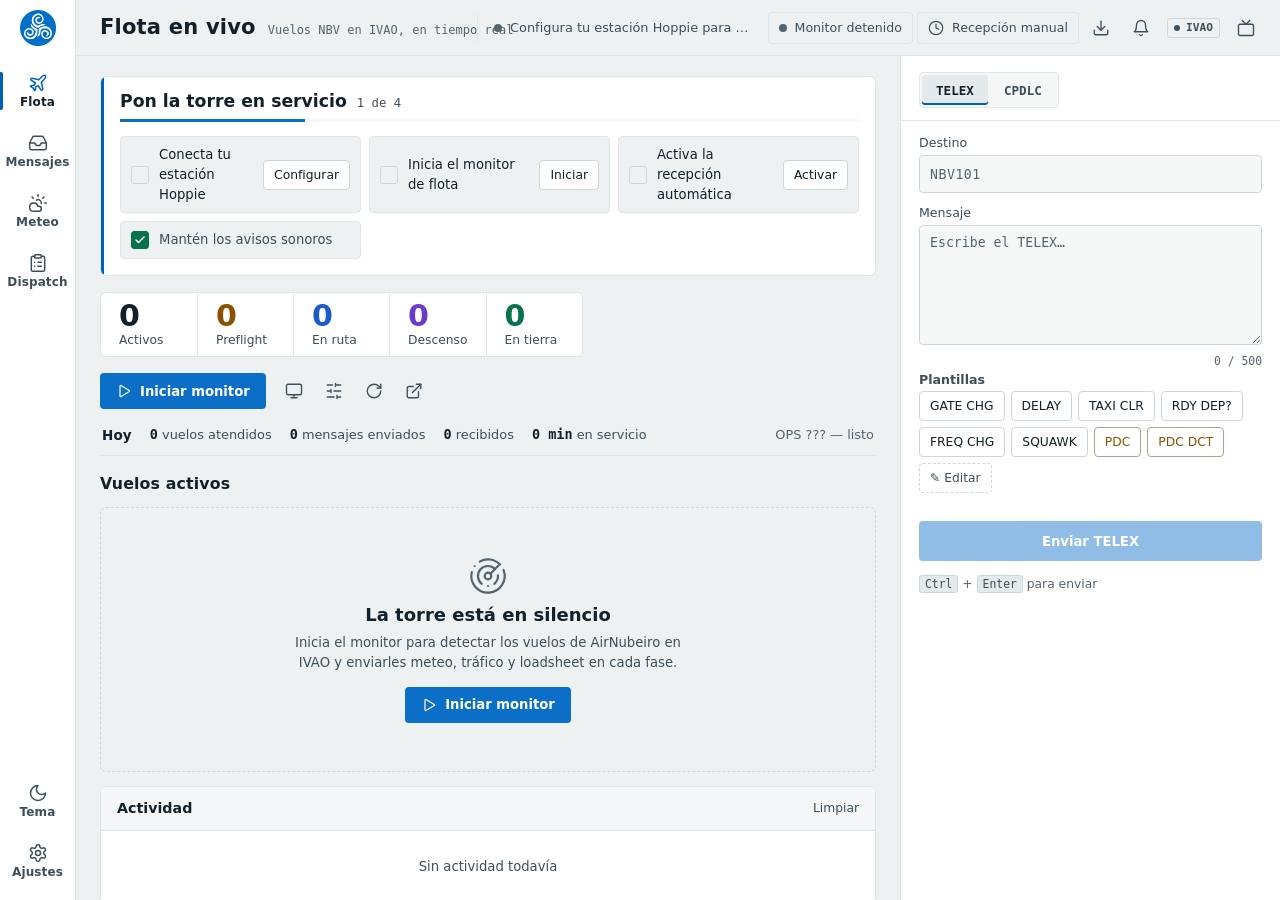
==== commit 155fb4fc: "ACARS v5.5.2: aterrizaje, puerta y rodaje por CPDLC, ROUTE INFO desde el crucero, bienvenidas por fl" ====
--- a/index.html
+++ b/index.html
@@ -2,7 +2,7 @@
 <html lang="es">
 <head>
 <meta charset="UTF-8">
-<meta http-equiv="Content-Security-Policy" content="default-src 'self'; script-src 'self' 'sha256-5I/x5qls9bpE0oj8+HHIGtAUZbpPjoAK3fKgNx4mpUc=' 'sha256-hwer/EyikUl+Bv9tro9h7uUHx9CwX9nRekjGM+hedfE='; style-src 'self' 'unsafe-inline' https://fonts.googleapis.com; font-src 'self' https://fonts.gstatic.com; img-src 'self' data: blob: https:; connect-src 'self' https: wss: ws:; frame-src 'self'; worker-src 'self'; manifest-src 'self'; object-src 'none'; base-uri 'none'; form-action 'none'">
+<meta http-equiv="Content-Security-Policy" content="default-src 'self'; script-src 'self' 'sha256-5I/x5qls9bpE0oj8+HHIGtAUZbpPjoAK3fKgNx4mpUc=' 'sha256-jZfvN7XQyx+oZ5oyDeljckbnaI51RL57arJf/FlQ1NU='; style-src 'self' 'unsafe-inline' https://fonts.googleapis.com; font-src 'self' https://fonts.gstatic.com; img-src 'self' data: blob: https:; connect-src 'self' https: wss: ws:; frame-src 'self'; worker-src 'self'; manifest-src 'self'; object-src 'none'; base-uri 'none'; form-action 'none'">
 <meta name="viewport" content="width=device-width, initial-scale=1.0">
 <title>ACARS Dispatch — AirNubeiro</title>
 <!-- PWA -->
@@ -76,7 +76,7 @@
   <header class="top">
     <div class="top-t">
       <h1 id="viewTitle">Flota en vivo</h1>
-      <div class="sub" id="viewSub">AirNubeiro ACARS · v5.5.1</div>
+      <div class="sub" id="viewSub">AirNubeiro ACARS · v5.5.2</div>
     </div>
     <div class="sb idle" id="sBar" role="status" aria-live="polite"><div class="d"></div><span id="sTxt">Configura logon y callsign</span></div>
     <div class="top-r">
@@ -394,7 +394,7 @@
             <div class="cfg-mod-status" id="setStatus" role="status" aria-live="polite"></div>
           </div>
         </div>
-        <div class="set-foot"><span><b>AirNubeiro</b> ACARS Dispatch v5.5.1</span><span>Creado por Varo para AirNubeiro — Todos los derechos reservados © 2026</span></div>
+        <div class="set-foot"><span><b>AirNubeiro</b> ACARS Dispatch v5.5.2</span><span>Creado por Varo para AirNubeiro — Todos los derechos reservados © 2026</span></div>
       </div>
     </section>
   </main>
@@ -471,7 +471,7 @@
 </div>
 
 <script src="nbv-core.js"></script>
-<script>const HPARSE=/\{(.*?)\}/gs;let soundOn=!0,rxCount=0;function rxAdd(t){rxCount+=t,updBdg()}function rxReset(){rxCount=0,updBdg()}NBV.app.saveCfg=()=>saveCfg(),NBV.app.sound={get:()=>soundOn,set:t=>{soundOn=!!t}};const connStations=new Set;function saveCfg(){if(NBV._applying)return;const t=cfgCollectShared();try{localStorage.setItem("an3",JSON.stringify({...NBV.logon.scrub(t),i:$("cI").value,snd:soundOn,sb:$("dspSb").value}))}catch{}NBV.cfg.saveShared(t)}function loadCfg(){let t={};try{t=JSON.parse(localStorage.getItem("an3"))||{}}catch{}const e=NBV.cfg.merge(t);e.i&&($("cI").value=e.i),e.snd!==void 0&&(soundOn=e.snd),e.sb&&($("dspSb").value=e.sb),NBV._applying=!0;try{cfgApplyFields(e)}finally{NBV._applying=!1}dcLoad().then(n=>{$("discordEn").checked&&discordSetStatus(n?"Webhook activo (cifrado)":"✗ Activo pero sin webhook guardado",!!n||!1)}),$("phpvmsEn").checked&&phpvmsSetStatus("Activo en OPS Center",null),$("fsuipcEn").checked&&fsuipcSetStatus("Gestionado por OPS Center — conectando…",null)}[$("cL"),$("cS"),$("cP"),$("cI"),$("dspSb"),$("fsuipcUrl"),$("fsuipcCs"),$("fsuipcPoll"),$("phpvmsUrl"),$("phpvmsPoll"),$("sndMode"),$("dcEvFlight"),$("dcEvPhase"),$("dcEvTelex"),$("dcEvAlert")].forEach(t=>t&&t.addEventListener("change",saveCfg)),$("discordUrl")?.addEventListener("change",dcOnChange);function toggleCfg(){uiGo(uiView==="cfg"?uiPrevView:"cfg")}function toggleSound(){soundOn=!soundOn,NBV.ui.snd(soundOn),saveCfg(),uiOnboard()}function sw(t){if(t==="telex"||t==="cpdlc"){document.querySelectorAll(".composer .tab").forEach(e=>e.classList.toggle("on",e.dataset.t===t)),$("p-telex").classList.toggle("on",t==="telex"),$("p-cpdlc").classList.toggle("on",t==="cpdlc");return}if(t==="rx"||t==="tx"){document.querySelectorAll("#p-msgs .seg-i").forEach(e=>e.classList.toggle("on",e.dataset.t===t)),$("p-rx").classList.toggle("on",t==="rx"),$("p-tx").classList.toggle("on",t==="tx"),uiGo("msgs");return}uiGo(t)}document.querySelectorAll(".uc").forEach(t=>t.addEventListener("input",()=>{t.value=t.value.toUpperCase()})),$("txM").addEventListener("input",()=>{const t=$("txM").value.length;$("txC").textContent=`${t} / 500`,$("txC").className="chc"+(t>450?t>=500?" o":" w":""),updBtn()});function updBtn(){const t=$("cL").value.trim()&&$("cS").value.trim();$("txB").disabled=!t||!$("txD").value.trim()||!$("txM").value.trim()||busy,$("inB").disabled=!t||!$("inI").value.trim()||busy,$("cpB").disabled=!t||!$("cpD").value.trim()||!$("cpM").value.trim()||busy}[$("cL"),$("cS"),$("txD"),$("txM"),$("inI"),$("cpD"),$("cpM")].forEach(t=>t.addEventListener("input",updBtn));function updBdg(){$("rxBdg").textContent=rxCount,$("rxBdg").classList.toggle("v",rxCount>0);for(const t of["rxTab","rxTab2"]){const e=$(t);e&&(e.textContent=rxCount,e.classList.toggle("v",rxCount>0))}}function updConn(){const t=$("connBox"),e=$("connList");if(connStations.size===0){t.style.display="none";return}t.style.display="block",e.innerHTML="",connStations.forEach(n=>{const s=document.createElement("span");s.className="conn-tag",s.innerHTML=`${esc(n)} <span class="cx" data-click="disconnectStation|${esc(n)}" title="Desconectar">✕</span>`,e.appendChild(s)})}const logoffFallido=new Set;async function disconnectStation(t){if(logoffFallido.delete(t)){connStations.delete(t),updConn(),ss("err",`⚠ ${t} quitada solo en local: el avión no ha recibido el LOGOFF`),addMsg("tx",{cls:"out",type:"CPDLC",badge:"b-cp",route:`${$("cS").value.toUpperCase()} → ${t}`,body:"LOGOFF",time:ts(),st:"⚠ Solo local: el avión no lo ha recibido",ok:!1});return}try{const e=parseInt($("cpId").value);await logonCpdlc(t,`/data2/${e}//N/LOGOFF`),$("cpId").value=e+1}catch(e){console.warn("[LOGON] LOGOFF",t,e),logoffFallido.add(t),ss("err",`✗ Error enviando LOGOFF a ${t}: ${e.message} — pulsa la ✕ otra vez para quitarla solo en local`),errorSound();return}connStations.delete(t),updConn(),addMsg("tx",{cls:"out",type:"CPDLC",badge:"b-cp",route:`${$("cS").value.toUpperCase()} → ${t}`,body:"LOGOFF",time:ts(),st:"✓ Desconectado",ok:!0})}let busy=!1;async function sendTx(){if(busy)return;const t=$("txD").value.trim().toUpperCase(),e=$("txM").value.trim();if(!t||!e)return;busy=!0;const n=$("txB");n.disabled=!0,n.className="bp snd",n.textContent="ENVIANDO...",ss("snd",`Enviando TELEX a ${t}...`);try{const s=await hReq(t,"telex",e),a=s.toLowerCase().startsWith("ok");addMsg("tx",{cls:a?"out":"erm",type:"TELEX",badge:"b-tx",route:`${$("cS").value.toUpperCase()} → ${t}`,body:e,time:ts(),st:a?"✓ OK":`✗ ${s}`,ok:a}),a?(ss("ok",`✓ TELEX → ${t}`),n.className="bp ok",n.textContent="✓ ENVIADO",$("txM").value="",$("txM").dispatchEvent(new Event("input",{bubbles:!0}))):(ss("err",`✗ ${s}`),n.className="bp er",n.textContent="✗ ERROR",errorSound())}catch(s){addMsg("tx",{cls:"erm",type:"TELEX",badge:"b-tx",route:`→ ${t}`,body:e,time:ts(),st:`✗ ${s.message}`,ok:!1}),ss("err","✗ Error de red"),n.className="bp er",n.textContent="✗ ERROR",errorSound()}setTimeout(()=>{busy=!1,n.className="bp",n.textContent="ENVIAR TELEX",updBtn()},1400)}let lastInfoResult="";async function sendInfo(){if(busy)return;const t=$("inI").value.trim().toUpperCase(),e=$("inT").value;if(t){busy=!0,$("inB").disabled=!0,$("inB").textContent="SOLICITANDO...",ss("snd",`${e.toUpperCase()} ${t}...`);try{let n="",s=!0;if(e==="metar"||e==="metar-hist")try{const l=(await NBV.wx.metar(t,e==="metar-hist"?3:1)).split(`
+<script>const HPARSE=/\{(.*?)\}/gs;let soundOn=!0,rxCount=0;function rxAdd(t){rxCount+=t,updBdg()}function rxReset(){rxCount=0,updBdg()}NBV.app.saveCfg=()=>saveCfg(),NBV.app.sound={get:()=>soundOn,set:t=>{soundOn=!!t}};const connStations=new Set;function saveCfg(){if(NBV._applying)return;const t=cfgCollectShared();try{localStorage.setItem("an3",JSON.stringify({...NBV.logon.scrub(t),i:$("cI").value,snd:soundOn,sb:$("dspSb").value}))}catch{}NBV.cfg.saveShared(t)}function loadCfg(){let t={};try{t=JSON.parse(localStorage.getItem("an3"))||{}}catch{}const e=NBV.cfg.merge(t);e.i&&($("cI").value=e.i),e.snd!==void 0&&(soundOn=e.snd),e.sb&&($("dspSb").value=e.sb),NBV._applying=!0;try{cfgApplyFields(e)}finally{NBV._applying=!1}dcLoad().then(n=>{$("discordEn").checked&&discordSetStatus(n?"Webhook activo (cifrado)":"✗ Activo pero sin webhook guardado",!!n||!1)}),$("phpvmsEn").checked&&phpvmsSetStatus("Activo en OPS Center",null),$("fsuipcEn").checked&&fsuipcSetStatus("Gestionado por OPS Center — conectando…",null)}[$("cL"),$("cS"),$("cP"),$("cI"),$("dspSb"),$("fsuipcUrl"),$("fsuipcCs"),$("fsuipcPoll"),$("phpvmsUrl"),$("phpvmsPoll"),$("sndMode"),$("dcEvFlight"),$("dcEvPhase"),$("dcEvTelex"),$("dcEvAlert")].forEach(t=>t&&t.addEventListener("change",saveCfg)),$("discordUrl")?.addEventListener("change",dcOnChange);function toggleCfg(){uiGo(uiView==="cfg"?uiPrevView:"cfg")}function toggleSound(){soundOn=!soundOn,NBV.ui.snd(soundOn),saveCfg(),uiOnboard()}function sw(t){if(t==="telex"||t==="cpdlc"){document.querySelectorAll(".composer .tab").forEach(e=>e.classList.toggle("on",e.dataset.t===t)),$("p-telex").classList.toggle("on",t==="telex"),$("p-cpdlc").classList.toggle("on",t==="cpdlc");return}if(t==="rx"||t==="tx"){document.querySelectorAll("#p-msgs .seg-i").forEach(e=>e.classList.toggle("on",e.dataset.t===t)),$("p-rx").classList.toggle("on",t==="rx"),$("p-tx").classList.toggle("on",t==="tx"),uiGo("msgs");return}uiGo(t)}document.querySelectorAll(".uc").forEach(t=>t.addEventListener("input",()=>{t.value=t.value.toUpperCase()})),$("txM").addEventListener("input",()=>{const t=$("txM").value.length;$("txC").textContent=`${t} / 500`,$("txC").className="chc"+(t>450?t>=500?" o":" w":""),updBtn()});function updBtn(){const t=$("cL").value.trim()&&$("cS").value.trim();$("txB").disabled=!t||!$("txD").value.trim()||!$("txM").value.trim()||busy,$("inB").disabled=!t||!$("inI").value.trim()||busy,$("cpB").disabled=!t||!$("cpD").value.trim()||!$("cpM").value.trim()||busy}[$("cL"),$("cS"),$("txD"),$("txM"),$("inI"),$("cpD"),$("cpM")].forEach(t=>t.addEventListener("input",updBtn));function updBdg(){$("rxBdg").textContent=rxCount,$("rxBdg").classList.toggle("v",rxCount>0);for(const t of["rxTab","rxTab2"]){const e=$(t);e&&(e.textContent=rxCount,e.classList.toggle("v",rxCount>0))}}function updConn(){const t=$("connBox"),e=$("connList");if(connStations.size===0){t.style.display="none";return}t.style.display="block",e.innerHTML="",connStations.forEach(n=>{const s=document.createElement("span");s.className="conn-tag",s.innerHTML=`${esc(n)} <span class="cx" data-click="disconnectStation|${esc(n)}" title="Desconectar">✕</span>`,e.appendChild(s)})}const logoffFallido=new Set;async function disconnectStation(t){if(logoffFallido.delete(t)){connStations.delete(t),cpdlcLogonSet(t,!1),updConn(),ss("err",`⚠ ${t} quitada solo en local: el avión no ha recibido el LOGOFF`),addMsg("tx",{cls:"out",type:"CPDLC",badge:"b-cp",route:`${$("cS").value.toUpperCase()} → ${t}`,body:"LOGOFF",time:ts(),st:"⚠ Solo local: el avión no lo ha recibido",ok:!1});return}const e=nextMin();try{await logonCpdlc(t,`/data2/${e}//N/LOGOFF`)}catch(n){releaseMin(e),console.warn("[LOGON] LOGOFF",t,n),logoffFallido.add(t),ss("err",`✗ Error enviando LOGOFF a ${t}: ${n.message} — pulsa la ✕ otra vez para quitarla solo en local`),errorSound();return}connStations.delete(t),cpdlcLogonSet(t,!1),updConn(),addMsg("tx",{cls:"out",type:"CPDLC",badge:"b-cp",route:`${$("cS").value.toUpperCase()} → ${t}`,body:"LOGOFF",time:ts(),st:"✓ Desconectado",ok:!0})}let busy=!1;async function sendTx(){if(busy)return;const t=$("txD").value.trim().toUpperCase(),e=$("txM").value.trim();if(!t||!e)return;busy=!0;const n=$("txB");n.disabled=!0,n.className="bp snd",n.textContent="ENVIANDO...",ss("snd",`Enviando TELEX a ${t}...`);try{const s=await hReq(t,"telex",e),a=s.toLowerCase().startsWith("ok");addMsg("tx",{cls:a?"out":"erm",type:"TELEX",badge:"b-tx",route:`${$("cS").value.toUpperCase()} → ${t}`,body:e,time:ts(),st:a?"✓ OK":`✗ ${s}`,ok:a}),a?(ss("ok",`✓ TELEX → ${t}`),n.className="bp ok",n.textContent="✓ ENVIADO",$("txM").value="",$("txM").dispatchEvent(new Event("input",{bubbles:!0}))):(ss("err",`✗ ${s}`),n.className="bp er",n.textContent="✗ ERROR",errorSound())}catch(s){addMsg("tx",{cls:"erm",type:"TELEX",badge:"b-tx",route:`→ ${t}`,body:e,time:ts(),st:`✗ ${s.message}`,ok:!1}),ss("err","✗ Error de red"),n.className="bp er",n.textContent="✗ ERROR",errorSound()}setTimeout(()=>{busy=!1,n.className="bp",n.textContent="ENVIAR TELEX",updBtn()},1400)}let lastInfoResult="";async function sendInfo(){if(busy)return;const t=$("inI").value.trim().toUpperCase(),e=$("inT").value;if(t){busy=!0,$("inB").disabled=!0,$("inB").textContent="SOLICITANDO...",ss("snd",`${e.toUpperCase()} ${t}...`);try{let n="",s=!0;if(e==="metar"||e==="metar-hist")try{const l=(await NBV.wx.metar(t,e==="metar-hist"?3:1)).split(`
 `).filter(i=>i.trim());l.length?n=e==="metar"?l[0]:`METAR HISTORICO ${t} (${l.length} obs):
 ${l.join(`
 `)}`:(n=`No METAR available for ${t}`,s=!1)}catch(o){n=await hoppieInfo("METAR",t),s=!!n,s||(n=`METAR no disponible (${o.message})`),e==="metar"&&s&&(n=n.split(`
@@ -482,14 +482,14 @@
 `)}
 
 Solicita el deseado (ej: ${l[0]})`,d||(s=!1)}}n=o,n||(s=!1,n=`Sin ATIS VATSIM para ${t}`)}$("inR").style.display="block",$("inRT").textContent=n||"(vacío)",lastInfoResult=`${e.toUpperCase()} ${t}: ${n}`;const a=e==="metar-hist"?"METAR HIST":e.toUpperCase();addMsg("rx",{cls:"in",type:"INFO",badge:"b-in",route:`SERVER → ${$("cS").value.toUpperCase()}`,body:`${a} ${t}:
-${n}`,time:ts(),st:s?"✓ OK":"✗ Sin datos",ok:s});const c=e.startsWith("metar")?NBV.wx.source("metar"):e==="taf"?NBV.wx.source("taf"):"";ss(s?"ok":"err",s?`✓ ${a} ${t}${c&&c!=="aviationweather.gov"?` (fuente secundaria: ${c})`:""}`:`✗ ${a} ${t}: sin datos`),s&&notifySound()}catch(n){$("inR").style.display="block",$("inRT").textContent=`Error: ${n.message}`,ss("err",`✗ ${n.message}`),errorSound()}busy=!1,$("inB").textContent="SOLICITAR",updBtn()}}async function fwdInfo(){const t=$("fwdTo").value.trim().toUpperCase();if(!t||!lastInfoResult){ss("err","✗ Indica callsign destino y solicita primero");return}if(!$("cL").value.trim()||!$("cS").value.trim()){ss("err","✗ Configura logon y callsign");return}ss("snd",`Reenviando a ${t}...`);try{const e=await hReq(t,"telex",lastInfoResult),n=e.toLowerCase().startsWith("ok");addMsg("tx",{cls:n?"out":"erm",type:"TELEX",badge:"b-tx",route:`${$("cS").value.toUpperCase()} → ${t}`,body:`[FWD] ${lastInfoResult}`,time:ts(),st:n?"✓ OK":`✗ ${e}`,ok:n}),ss(n?"ok":"err",n?`✓ Reenviado a ${t}`:`✗ ${e}`),n?notifySound():errorSound()}catch(e){ss("err",`✗ ${e.message}`),errorSound()}}async function sendCp(){if(busy)return;const t=$("cpD").value.trim().toUpperCase(),e=$("cpId").value,n=$("cpR").value,s=$("cpM").value.trim().toUpperCase();if(!t||!s)return;const a=uiCpdlcRef(t),c=`/data2/${e}/${a}/${n}/${s}`;busy=!0;const o=$("cpB");o.disabled=!0,o.className="bp cpc snd",o.textContent="ENVIANDO...",ss("snd",`CPDLC → ${t}...`);try{const l=await hReq(t,"cpdlc",c);pollBoost();const i=l.toLowerCase().startsWith("ok");addMsg("tx",{cls:i?"cpm":"erm",type:"CPDLC",badge:"b-cp",route:`${$("cS").value.toUpperCase()} → ${t}`,body:`[${n}] ${s}`,time:ts(),st:i?"✓ OK":`✗ ${l}`,ok:i}),i?(uiCpdlcSent(t,e,n,s,a),ss("ok",`✓ CPDLC → ${t}`),o.className="bp cpc ok",o.textContent="✓ ENVIADO",$("cpId").value=parseInt(e)+1,$("cpM").value=""):(ss("err",`✗ ${l}`),o.className="bp cpc er",o.textContent="✗ ERROR",errorSound())}catch(l){addMsg("tx",{cls:"erm",type:"CPDLC",badge:"b-cp",route:`→ ${t}`,body:`[${n}] ${s}`,time:ts(),st:`✗ ${l.message}`,ok:!1}),ss("err","✗ Error de red"),o.className="bp cpc er",o.textContent="✗ ERROR",errorSound()}setTimeout(()=>{busy=!1,o.className="bp cpc",o.textContent="ENVIAR CPDLC",updBtn()},1400)}let autoPoll=null,pollFastUntil=0;const POLL_FAST_S=20,POLL_FAST_MS=18e4,POLL_MIN_S=20,POLL_DEF_S=45;function pollDelay(t=Date.now()){const e=Math.max(POLL_MIN_S,parseInt($("cI").value)||POLL_DEF_S),n=t<pollFastUntil?Math.min(e,POLL_FAST_S):e;return Math.round(n*1e3*(.9+Math.random()*.2))}function pollSchedule(){clearTimeout(autoPoll),autoPoll=setTimeout(async()=>{await doPoll(),autoPoll&&pollSchedule()},pollDelay())}function pollBoost(){pollFastUntil=Date.now()+POLL_FAST_MS,autoPoll&&pollSchedule()}async function logonCpdlc(t,e){const n=await hReq(t,"cpdlc",e);if(!hoppieOk(n))throw new Error(n||"Hoppie sin respuesta");return n}async function acceptLogon(t){const e=parseInt($("cpId").value);try{await logonCpdlc(t,`/data2/${e}//NE/LOGON ACCEPTED`),pollBoost(),$("cpId").value=e+1,connStations.add(t),updConn(),addMsg("rx",{cls:"logon",type:"LOGON",badge:"b-lo",route:`${t} ↔ ${$("cS").value.toUpperCase()}`,body:`LOGON ACCEPTED — ${t} conectado`,time:ts(),st:"✓ Conectado",ok:!0}),ss("ok",`✓ ${t} LOGON aceptado`),notifySound()}catch(n){console.warn("[LOGON] ACCEPTED",t,n),ss("err",`✗ Error aceptando logon de ${t}: ${n.message}`),errorSound();return}document.querySelectorAll(`.la-${CSS.escape(t)}`).forEach(n=>n.remove())}async function standbyLogon(t){const e=parseInt($("cpId").value);try{await logonCpdlc(t,`/data2/${e}//NE/STANDBY`),pollBoost(),$("cpId").value=e+1,addMsg("tx",{cls:"cpm",type:"CPDLC",badge:"b-cp",route:`→ ${t}`,body:"STANDBY",time:ts(),st:"✓ OK",ok:!0})}catch(n){console.warn("[LOGON] STANDBY",t,n),ss("err",`✗ Error enviando STANDBY a ${t}: ${n.message}`),errorSound();return}document.querySelectorAll(`.la-${CSS.escape(t)}`).forEach(n=>n.remove())}async function rejectLogon(t){const e=parseInt($("cpId").value);try{await logonCpdlc(t,`/data2/${e}//NE/UNABLE`),$("cpId").value=e+1,addMsg("tx",{cls:"erm",type:"CPDLC",badge:"b-cp",route:`→ ${t}`,body:"LOGON UNABLE",time:ts(),st:"✓ Rechazado",ok:!0})}catch(n){console.warn("[LOGON] UNABLE",t,n),ss("err",`✗ Error rechazando el logon de ${t}: ${n.message}`),errorSound();return}document.querySelectorAll(`.la-${CSS.escape(t)}`).forEach(n=>n.remove())}async function doPoll(){if(!$("cL").value.trim()||!$("cS").value.trim()){ss("err","✗ Configura logon y callsign");return}ss("snd","Consultando..."),$("btnPoll").classList.add("on");try{const e=(await hReq("NONE","poll","")).trim();if(e.toLowerCase()==="ok")ss("ok","✓ Sin mensajes");else if(e.toLowerCase().startsWith("ok")){const n=[...e.matchAll(HPARSE)];if(!n.length)ss("ok","✓ Sin mensajes");else{let s=0,a=!1,c=!1;for(const o of n){const l=o[1],i=l.split(" "),d=(i[0]||"???").toUpperCase(),u=(i[1]||"TELEX").toUpperCase(),C=l.match(/\{(.+)/s);let f=C?C[1].replace(/\}$/,"").trim():i.slice(2).join(" ");if(f=cleanHoppie(f),!d||!f||f.toLowerCase().includes("send anything")||d==="SERVER")continue;const b=u==="CPDLC"&&f.includes("REQUEST LOGON"),A=u==="CPDLC";b?a=!0:A&&(c=!0),b?addMsg("rx",{cls:"logon",type:"LOGON REQ",badge:"b-lo",route:`${d} → ${$("cS").value.toUpperCase()}`,body:`REQUEST LOGON — ${d} solicita conexion CPDLC`,time:ts(),st:"Pendiente",ok:!0,actions:d}):(A&&(f=uiCpdlcReply(d,f)),addMsg("rx",{cls:A?"cpm":"in",type:u,badge:A?"b-cp":"b-tx",route:`${d} → ${$("cS").value.toUpperCase()}`,body:f,time:ts(),st:"✓ Recibido",ok:!0})),s++}rxAdd(s),ss("ok",`✓ ${s} mensaje(s)`),s&&(NBV.sound.play(a?"logon":c?"cpdlc":"rx"),NBV.attention.bump(s)),(a||c)&&pollBoost()}}else ss("err",`✗ ${e}`),errorSound()}catch(t){ss("err",`✗ Red: ${t.message}`),errorSound()}$("btnPoll").classList.remove("on")}function toggleAutoPoll(){if(autoPoll)clearTimeout(autoPoll),autoPoll=null,ss("ok","Recepción automática desactivada");else{if(!$("cL").value.trim()||!$("cS").value.trim()){ss("err","✗ Configura logon y callsign"),uiGo("cfg");return}const t=Math.max(POLL_MIN_S,parseInt($("cI").value)||POLL_DEF_S);doPoll(),pollSchedule(),ss("ok",`Recepción automática cada ${t}s (20 s tras un CPDLC)`)}try{localStorage.setItem("nbv_autopoll",autoPoll?"1":"0")}catch{}uiAutoPill(),uiOnboard()}function buildMsgEl(t){const e=c=>String(c??""),n=document.createElement("div");n.className=`me ${/^[\w -]{0,40}$/.test(e(t.cls))?e(t.cls):""}`;const s=/^[\w-]{1,20}$/.test(e(t.actions))?e(t.actions):"";let a="";return s&&(a=`<div class="logon-actions la-${esc(s)}">
+${n}`,time:ts(),st:s?"✓ OK":"✗ Sin datos",ok:s});const c=e.startsWith("metar")?NBV.wx.source("metar"):e==="taf"?NBV.wx.source("taf"):"";ss(s?"ok":"err",s?`✓ ${a} ${t}${c&&c!=="aviationweather.gov"?` (fuente secundaria: ${c})`:""}`:`✗ ${a} ${t}: sin datos`),s&&notifySound()}catch(n){$("inR").style.display="block",$("inRT").textContent=`Error: ${n.message}`,ss("err",`✗ ${n.message}`),errorSound()}busy=!1,$("inB").textContent="SOLICITAR",updBtn()}}async function fwdInfo(){const t=$("fwdTo").value.trim().toUpperCase();if(!t||!lastInfoResult){ss("err","✗ Indica callsign destino y solicita primero");return}if(!$("cL").value.trim()||!$("cS").value.trim()){ss("err","✗ Configura logon y callsign");return}ss("snd",`Reenviando a ${t}...`);try{const e=await hReq(t,"telex",lastInfoResult),n=e.toLowerCase().startsWith("ok");addMsg("tx",{cls:n?"out":"erm",type:"TELEX",badge:"b-tx",route:`${$("cS").value.toUpperCase()} → ${t}`,body:`[FWD] ${lastInfoResult}`,time:ts(),st:n?"✓ OK":`✗ ${e}`,ok:n}),ss(n?"ok":"err",n?`✓ Reenviado a ${t}`:`✗ ${e}`),n?notifySound():errorSound()}catch(e){ss("err",`✗ ${e.message}`),errorSound()}}function nextMin(){const t=parseInt($("cpId").value)||1;return $("cpId").value=t>=999?1:t+1,t}function releaseMin(t){parseInt($("cpId").value)===(t>=999?1:t+1)&&($("cpId").value=t)}async function sendCp(){if(busy)return;const t=$("cpD").value.trim().toUpperCase(),e=$("cpR").value,n=$("cpM").value.trim().toUpperCase();if(!t||!n)return;const s=nextMin(),a=uiCpdlcRef(t),c=`/data2/${s}/${a}/${e}/${n}`;busy=!0;const o=$("cpB");o.disabled=!0,o.className="bp cpc snd",o.textContent="ENVIANDO...",ss("snd",`CPDLC → ${t}...`);try{const l=await hReq(t,"cpdlc",c);pollBoost();const i=l.toLowerCase().startsWith("ok");addMsg("tx",{cls:i?"cpm":"erm",type:"CPDLC",badge:"b-cp",route:`${$("cS").value.toUpperCase()} → ${t}`,body:`[${e}] ${n}`,time:ts(),st:i?"✓ OK":`✗ ${l}`,ok:i}),i?(uiCpdlcSent(t,s,e,n,a),ss("ok",`✓ CPDLC → ${t}`),o.className="bp cpc ok",o.textContent="✓ ENVIADO",$("cpM").value=""):(releaseMin(s),ss("err",`✗ ${l}`),o.className="bp cpc er",o.textContent="✗ ERROR",errorSound())}catch(l){releaseMin(s),addMsg("tx",{cls:"erm",type:"CPDLC",badge:"b-cp",route:`→ ${t}`,body:`[${e}] ${n}`,time:ts(),st:`✗ ${l.message}`,ok:!1}),ss("err","✗ Error de red"),o.className="bp cpc er",o.textContent="✗ ERROR",errorSound()}setTimeout(()=>{busy=!1,o.className="bp cpc",o.textContent="ENVIAR CPDLC",updBtn()},1400)}let autoPoll=null,pollFastUntil=0;const POLL_FAST_S=20,POLL_FAST_MS=18e4,POLL_MIN_S=20,POLL_DEF_S=45;function pollDelay(t=Date.now()){const e=Math.max(POLL_MIN_S,parseInt($("cI").value)||POLL_DEF_S),n=t<pollFastUntil?Math.min(e,POLL_FAST_S):e;return Math.round(n*1e3*(.9+Math.random()*.2))}function pollSchedule(){clearTimeout(autoPoll),autoPoll=setTimeout(async()=>{await doPoll(),autoPoll&&pollSchedule()},pollDelay())}function pollBoost(){pollFastUntil=Date.now()+POLL_FAST_MS,autoPoll&&pollSchedule()}async function logonCpdlc(t,e){const n=await hReq(t,"cpdlc",e);if(!hoppieOk(n))throw new Error(n||"Hoppie sin respuesta");return n}async function acceptLogon(t){const e=nextMin();try{await logonCpdlc(t,`/data2/${e}//NE/LOGON ACCEPTED`),pollBoost(),connStations.add(t),cpdlcLogonSet(t,!0),updConn(),addMsg("rx",{cls:"logon",type:"LOGON",badge:"b-lo",route:`${t} ↔ ${$("cS").value.toUpperCase()}`,body:`LOGON ACCEPTED — ${t} conectado`,time:ts(),st:"✓ Conectado",ok:!0}),ss("ok",`✓ ${t} LOGON aceptado`),notifySound()}catch(n){releaseMin(e),console.warn("[LOGON] ACCEPTED",t,n),ss("err",`✗ Error aceptando logon de ${t}: ${n.message}`),errorSound();return}document.querySelectorAll(`.la-${CSS.escape(t)}`).forEach(n=>n.remove())}async function standbyLogon(t){const e=nextMin();try{await logonCpdlc(t,`/data2/${e}//NE/STANDBY`),pollBoost(),addMsg("tx",{cls:"cpm",type:"CPDLC",badge:"b-cp",route:`→ ${t}`,body:"STANDBY",time:ts(),st:"✓ OK",ok:!0})}catch(n){releaseMin(e),console.warn("[LOGON] STANDBY",t,n),ss("err",`✗ Error enviando STANDBY a ${t}: ${n.message}`),errorSound();return}document.querySelectorAll(`.la-${CSS.escape(t)}`).forEach(n=>n.remove())}async function rejectLogon(t){const e=nextMin();try{await logonCpdlc(t,`/data2/${e}//NE/UNABLE`),addMsg("tx",{cls:"erm",type:"CPDLC",badge:"b-cp",route:`→ ${t}`,body:"LOGON UNABLE",time:ts(),st:"✓ Rechazado",ok:!0})}catch(n){releaseMin(e),console.warn("[LOGON] UNABLE",t,n),ss("err",`✗ Error rechazando el logon de ${t}: ${n.message}`),errorSound();return}document.querySelectorAll(`.la-${CSS.escape(t)}`).forEach(n=>n.remove())}async function doPoll(){if(!$("cL").value.trim()||!$("cS").value.trim()){ss("err","✗ Configura logon y callsign");return}ss("snd","Consultando..."),$("btnPoll").classList.add("on");try{const e=(await hReq("NONE","poll","")).trim();if(e.toLowerCase()==="ok")ss("ok","✓ Sin mensajes");else if(e.toLowerCase().startsWith("ok")){const n=[...e.matchAll(HPARSE)];if(!n.length)ss("ok","✓ Sin mensajes");else{let s=0,a=!1,c=!1;for(const o of n){const l=o[1],i=l.split(" "),d=(i[0]||"???").toUpperCase(),u=(i[1]||"TELEX").toUpperCase(),A=l.match(/\{(.+)/s);let f=A?A[1].replace(/\}$/,"").trim():i.slice(2).join(" ");if(f=cleanHoppie(f),!d||!f||f.toLowerCase().includes("send anything")||d==="SERVER")continue;const C=u==="CPDLC"&&f.includes("REQUEST LOGON"),y=u==="CPDLC";C?a=!0:y&&(c=!0),y&&/^\/data2\/\d+\/\d*\/[A-Z]{1,2}\/LOGOFF\s*$/.test(f.trim())&&(connStations.delete(d)||cpdlcLogonValid(d))?(cpdlcLogonSet(d,!1),updConn()):y&&!C&&cpdlcLogonTouch(d),C?addMsg("rx",{cls:"logon",type:"LOGON REQ",badge:"b-lo",route:`${d} → ${$("cS").value.toUpperCase()}`,body:`REQUEST LOGON — ${d} solicita conexion CPDLC`,time:ts(),st:"Pendiente",ok:!0,actions:d}):(y&&(f=uiCpdlcReply(d,f)),addMsg("rx",{cls:y?"cpm":"in",type:u,badge:y?"b-cp":"b-tx",route:`${d} → ${$("cS").value.toUpperCase()}`,body:f,time:ts(),st:"✓ Recibido",ok:!0})),s++}rxAdd(s),ss("ok",`✓ ${s} mensaje(s)`),s&&(NBV.sound.play(a?"logon":c?"cpdlc":"rx"),NBV.attention.bump(s)),(a||c)&&pollBoost()}}else ss("err",`✗ ${e}`),errorSound()}catch(t){ss("err",`✗ Red: ${t.message}`),errorSound()}$("btnPoll").classList.remove("on"),cpdlcLogonsSync();try{await acarsTaxiSend()}catch(t){console.warn("[CPDLC] autorización de rodaje",t),ss("err",`✗ Autorización de rodaje: ${t.message}`)}}function toggleAutoPoll(){if(autoPoll)clearTimeout(autoPoll),autoPoll=null,ss("ok","Recepción automática desactivada");else{if(!$("cL").value.trim()||!$("cS").value.trim()){ss("err","✗ Configura logon y callsign"),uiGo("cfg");return}const t=Math.max(POLL_MIN_S,parseInt($("cI").value)||POLL_DEF_S);doPoll(),pollSchedule(),ss("ok",`Recepción automática cada ${t}s (20 s tras un CPDLC)`)}try{localStorage.setItem("nbv_autopoll",autoPoll?"1":"0")}catch{}uiAutoPill(),uiOnboard()}function buildMsgEl(t){const e=c=>String(c??""),n=document.createElement("div");n.className=`me ${/^[\w -]{0,40}$/.test(e(t.cls))?e(t.cls):""}`;const s=/^[\w-]{1,20}$/.test(e(t.actions))?e(t.actions):"";let a="";return s&&(a=`<div class="logon-actions la-${esc(s)}">
       <button class="la-accept" data-click="acceptLogon|${esc(s)}">✓ ACCEPT</button>
       <button class="la-standby" data-click="standbyLogon|${esc(s)}">STANDBY</button>
       <button class="la-reject" data-click="rejectLogon|${esc(s)}">✗ UNABLE</button>
     </div>`),n.innerHTML=`<div class="mm"><span class="mr">${esc(e(t.route))}</span><span class="mb-t ${esc(e(t.badge))}">${esc(e(t.type))}</span></div>
     <div class="mt">${esc(e(t.time))}</div>
     <div class="mb">${esc(e(t.body))}</div>
-    <div class="ms ${t.ok?"ok":"er"}">${esc(e(t.st))}</div>${a}`,t.dlv&&(n.dataset.dlv="1"),n}function readMsgEl(t){const e=a=>t.querySelector(a)?.textContent??"",n=t.querySelector(".mb-t"),s=t.querySelector(".logon-actions");return{cls:[...t.classList].filter(a=>a!=="me").join(" "),route:e(".mr"),type:n?.textContent??"",badge:n?[...n.classList].filter(a=>a!=="mb-t").join(" "):"",time:e(".mt"),body:e(".mb"),st:e(".ms"),ok:!!t.querySelector(".ms.ok"),actions:s?([...s.classList].find(a=>a.startsWith("la-"))||"").slice(3):"",dlv:t.dataset.dlv||""}}function msgFromStored(t){try{if(typeof t=="string"){const e=new DOMParser().parseFromString(t,"text/html").querySelector(".me");return e?buildMsgEl(readMsgEl(e)):null}return t&&typeof t=="object"&&!Array.isArray(t)?buildMsgEl(t):null}catch{return null}}function addMsg(t,{cls:e,type:n,badge:s,route:a,body:c,time:o,st:l,ok:i,actions:d=void 0}){const u=$(t==="rx"?"rxL":"txL"),C=$(t==="rx"?"rxE":"txE");C.style.display="none";const f=buildMsgEl({cls:e,type:n,badge:s,route:a,body:c,time:o,st:l,ok:i,actions:d});if(u.children.length>0?u.insertBefore(f,u.children[0].nextSibling||u.children[0]):u.appendChild(f),saveList(t),NBV.ui.stats.msg(t,i),t==="tx"&&typeof uiHoppieCheck=="function"&&(uiHoppieCheck(6e3),i&&uiDeliveryWatch(String(a).split("→").pop())),typeof discordNotifyMsg=="function"){const b=c&&typeof c=="string"&&c.startsWith("[OPS]");(t==="rx"||!b)&&discordNotifyMsg({direction:t,cls:e,type:n,route:a,body:c,st:l,ok:i})}}function clr(t){$(t==="rx"?"rxL":"txL").querySelectorAll(".me").forEach(n=>n.remove()),$(t==="rx"?"rxE":"txE").style.display="block",t==="rx"&&rxReset();try{localStorage.removeItem("an3_"+t)}catch{}}function saveList(t){try{const n=[...$(t==="rx"?"rxL":"txL").querySelectorAll(".me")].map(readMsgEl);localStorage.setItem("an3_"+t,JSON.stringify(n.slice(0,150)))}catch{}}function loadList(t){try{const e=JSON.parse(localStorage.getItem("an3_"+t)),n=Array.isArray(e)?e.map(msgFromStored).filter(Boolean):[];if(n.length){const s=$(t==="rx"?"rxL":"txL");$(t==="rx"?"rxE":"txE").style.display="none",n.forEach(a=>s.appendChild(a))}}catch{}}let qdLastBody="";function matchAtc(t,e){return NBV.ivao.atcFor({clients:{atcs:t}},e)}async function qdFetch(t){const e=$("qdIcao").value.trim().toUpperCase();if(!e||e.length<3){ss("err","✗ Introduce ICAO del aeropuerto");return}$("qdResult").style.display="block",$("qdBody").textContent="Cargando…",$("qdSend").className="dsp-send",$("qdSend").textContent="Enviar TELEX",qdLastBody="";try{let n="",s="";if(t==="traffic"){n=`TRÁFICO ${e}`,ss("snd",`Tráfico IVAO ${e}...`);const a=await NBV.ivao.get(),c=NBV.ivao.traffic(a,e);if(s=`TRAFFIC ${e} — ${c.density} (${c.total})
+    <div class="ms ${t.ok?"ok":"er"}">${esc(e(t.st))}</div>${a}`,t.dlv&&(n.dataset.dlv="1"),n}function readMsgEl(t){const e=a=>t.querySelector(a)?.textContent??"",n=t.querySelector(".mb-t"),s=t.querySelector(".logon-actions");return{cls:[...t.classList].filter(a=>a!=="me").join(" "),route:e(".mr"),type:n?.textContent??"",badge:n?[...n.classList].filter(a=>a!=="mb-t").join(" "):"",time:e(".mt"),body:e(".mb"),st:e(".ms"),ok:!!t.querySelector(".ms.ok"),actions:s?([...s.classList].find(a=>a.startsWith("la-"))||"").slice(3):"",dlv:t.dataset.dlv||""}}function msgFromStored(t){try{if(typeof t=="string"){const e=new DOMParser().parseFromString(t,"text/html").querySelector(".me");return e?buildMsgEl(readMsgEl(e)):null}return t&&typeof t=="object"&&!Array.isArray(t)?buildMsgEl(t):null}catch{return null}}function addMsg(t,{cls:e,type:n,badge:s,route:a,body:c,time:o,st:l,ok:i,actions:d=void 0}){const u=$(t==="rx"?"rxL":"txL"),A=$(t==="rx"?"rxE":"txE");A.style.display="none";const f=buildMsgEl({cls:e,type:n,badge:s,route:a,body:c,time:o,st:l,ok:i,actions:d});if(u.children.length>0?u.insertBefore(f,u.children[0].nextSibling||u.children[0]):u.appendChild(f),saveList(t),NBV.ui.stats.msg(t,i),t==="tx"&&typeof uiHoppieCheck=="function"&&(uiHoppieCheck(6e3),i&&uiDeliveryWatch(String(a).split("→").pop())),typeof discordNotifyMsg=="function"){const C=c&&typeof c=="string"&&c.startsWith("[OPS]");(t==="rx"||!C)&&discordNotifyMsg({direction:t,cls:e,type:n,route:a,body:c,st:l,ok:i})}}function clr(t){$(t==="rx"?"rxL":"txL").querySelectorAll(".me").forEach(n=>n.remove()),$(t==="rx"?"rxE":"txE").style.display="block",t==="rx"&&rxReset();try{localStorage.removeItem("an3_"+t)}catch{}}function saveList(t){try{const n=[...$(t==="rx"?"rxL":"txL").querySelectorAll(".me")].map(readMsgEl);localStorage.setItem("an3_"+t,JSON.stringify(n.slice(0,150)))}catch{}}function loadList(t){try{const e=JSON.parse(localStorage.getItem("an3_"+t)),n=Array.isArray(e)?e.map(msgFromStored).filter(Boolean):[];if(n.length){const s=$(t==="rx"?"rxL":"txL");$(t==="rx"?"rxE":"txE").style.display="none",n.forEach(a=>s.appendChild(a))}}catch{}}let qdLastBody="";function matchAtc(t,e){return NBV.ivao.atcFor({clients:{atcs:t}},e)}async function qdFetch(t){const e=$("qdIcao").value.trim().toUpperCase();if(!e||e.length<3){ss("err","✗ Introduce ICAO del aeropuerto");return}$("qdResult").style.display="block",$("qdBody").textContent="Cargando…",$("qdSend").className="dsp-send",$("qdSend").textContent="Enviar TELEX",qdLastBody="";try{let n="",s="";if(t==="traffic"){n=`TRÁFICO ${e}`,ss("snd",`Tráfico IVAO ${e}...`);const a=await NBV.ivao.get(),c=NBV.ivao.traffic(a,e);if(s=`TRAFFIC ${e} — ${c.density} (${c.total})
 ARR: ${c.arriving.length}  |  DEP: ${c.departing.length}
 `,c.arriving.length){s+=`--- LLEGADAS ---
 `;for(const l of c.arriving.slice(0,10))s+=`${l.callsign||"???"} ${safeStr(l.flightPlan?.aircraftId)||"????"} FROM ${NBV.ivao.depOf(l)||"????"} GS${safeNum(l.lastTrack?.groundSpeed)} FL${Math.round(safeNum(l.lastTrack?.altitude)/100)} ${safeStr(l.lastTrack?.state)}
@@ -501,8 +501,8 @@
 ${o.map(l=>`${l.callsign} ${fmtFreq(l.atcSession?.frequency)}`).join(`
 `)}
 `:`NO ATC ONLINE EN ${e}
-`}else if(t==="metar"){n=`METAR ${e}`,ss("snd",`METAR ${e}...`);try{s=await NBV.wx.metarLatest(e)||"No METAR available"}catch(a){s=await hoppieInfo("METAR",e)||`METAR no disponible (${a.message})`}}else if(t==="taf"){n=`TAF ${e}`,ss("snd",`TAF ${e}...`);try{s=await NBV.wx.taf(e)||"No TAF available"}catch(a){s=await hoppieInfo("TAF",e)||`TAF no disponible (${a.message})`}}else t==="atis-ivao"?(n=`ATIS IVAO ${e}`,ss("snd",`ATIS IVAO ${e}...`),s=await ivaoAtis(e)||await hoppieInfo("IVAOATIS",e)||`Sin ATIS IVAO para ${e}`):t==="atis-vatsim"&&(n=`ATIS VATSIM ${e}`,ss("snd",`ATIS VATSIM ${e}...`),s=await hoppieInfo("VATATIS",e)||`Sin ATIS VATSIM para ${e}`);$("qdTitle").innerHTML=`<span class="ico">${esc(n.substring(0,2))}</span> ${esc(n.substring(2))}`,$("qdBody").textContent=s,qdLastBody=s,ss("ok",`✓ ${n}`),notifySound()}catch(n){$("qdBody").textContent=`Error: ${n.message}`,ss("err",`✗ ${n.message}`),errorSound()}}function qdSendTelex(){return sendChunked($("qdTo").value.trim().toUpperCase(),qdLastBody,"QD",$("qdSend"))}let dspMessages=[],dspOFP=null;async function fetchDispatch(){const t=$("dspSb").value.trim(),e=$("dspTo").value.trim().toUpperCase();if(!t){ss("err","✗ Introduce usuario/ID de SimBrief");return}if(!e){ss("err","✗ Introduce callsign destino");return}if(!$("cL").value.trim()||!$("cS").value.trim()){ss("err","✗ Configura logon y callsign primero");return}$("dspFetch").disabled=!0,$("dspLoad").style.display="block",$("dspSum").style.display="none",$("dspCards").style.display="none",$("dspAll").style.display="none",dspMessages=[],ss("snd","Obteniendo OFP...");try{const s=/^\d+$/.test(t)?`userid=${t}`:`username=${encodeURIComponent(t)}`,a=`${SIMBRIEF_API}?${s}&json=1`,c=NBV.net.route(a),o=await fetch(c,{signal:AbortSignal.timeout(15e3)});try{dspOFP=await o.json()}catch{dspOFP=null}const l=String(dspOFP?.fetch?.status||"");if(!o.ok||!dspOFP||l.startsWith("Error"))throw new Error(l||`SimBrief HTTP ${o.status}`);const i=dspOFP,d=i.origin?.icao_code||"????",u=i.destination?.icao_code||"????",C=i.alternate?.icao_code||"????",f=i.aircraft?.icaocode||"????",b=(i.general?.icao_airline||"")+(i.general?.flight_number||""),A=i.general?.costindex||"N/A",M=i.weights?.pax_count||"0",F=i.weights?.cargo||"0",ct=i.general?.route||"",p=i.params?.units==="lbs"?"LBS":"KG",G=i.weights?.oew||"0",H=i.weights?.est_zfw||"0",P=i.weights?.est_tow||"0",U=i.weights?.est_ldw||"0",W=i.weights?.payload||"0",q=i.fuel?.plan_ramp||"0",X=i.fuel?.enroute_burn||"0",K=i.fuel?.reserve||"0",Y=i.fuel?.alternate_burn||"0",z=i.fuel?.contingency||"0",J=i.fuel?.extra||"0",Q=i.fuel?.min_takeoff||"0",Z=i.times?.est_time_enroute?formatSeconds(i.times.est_time_enroute):"N/A";$("dspSumRows").innerHTML=[r("Vuelo",`${b} · ${f}`),r("Ruta",`${d} → ${u} (ALT: ${C})`),r("Tiempo en ruta",Z),r("CI",A),r("PAX / Cargo",`${M} pax · ${Number(F).toLocaleString()} ${p}`),r("TOW / LDW",`${Number(P).toLocaleString()} / ${Number(U).toLocaleString()} ${p}`),r("Block Fuel",`${Number(q).toLocaleString()} ${p}`)].join(""),$("dspSum").style.display="block";const tt=[`=== LOADSHEET ${b} ===`,`ACFT: ${f}  CI: ${A}`,`${d}/${u}  ALT: ${C}`,`PAX: ${M}  CARGO: ${Number(F).toLocaleString()}${p}`,"---",`OEW:     ${pad(G,8)} ${p}`,`PAYLOAD: ${pad(W,8)} ${p}`,`ZFW:     ${pad(H,8)} ${p}`,`TOW:     ${pad(P,8)} ${p}`,`LDW:     ${pad(U,8)} ${p}`,"--- FUEL ---",`BLOCK:   ${pad(q,8)} ${p}`,`TRIP:    ${pad(X,8)} ${p}`,`CONT:    ${pad(z,8)} ${p}`,`ALTN:    ${pad(Y,8)} ${p}`,`RESERVE: ${pad(K,8)} ${p}`,`EXTRA:   ${pad(J,8)} ${p}`,`MIN T/O: ${pad(Q,8)} ${p}`].join(`
-`);dspMessages.push({id:"load",label:"LOADSHEET",icon:"📦",body:tt,sent:!1});const et=i.weather?.orig_metar||"N/A",nt=i.weather?.dest_metar||"N/A",st=i.weather?.altn_metar||"N/A",j=i.weather?.orig_taf||"",_=i.weather?.dest_taf||"",x=await NBV.ivao.atisBest(d).catch(()=>null),at=[`=== WX BRIEFING ${b} ===`,x?`ATIS ${x.station}${x.letter?" INFO "+x.letter:""}: ${x.text}`:"",`DEP ${d} METAR:`,et,j?`TAF: ${j.substring(0,200)}`:"","",`ARR ${u} METAR:`,nt,_?`TAF: ${_.substring(0,200)}`:"","",`ALT ${C} METAR:`,st].filter(Boolean).join(`
+`}else if(t==="metar"){n=`METAR ${e}`,ss("snd",`METAR ${e}...`);try{s=await NBV.wx.metarLatest(e)||"No METAR available"}catch(a){s=await hoppieInfo("METAR",e)||`METAR no disponible (${a.message})`}}else if(t==="taf"){n=`TAF ${e}`,ss("snd",`TAF ${e}...`);try{s=await NBV.wx.taf(e)||"No TAF available"}catch(a){s=await hoppieInfo("TAF",e)||`TAF no disponible (${a.message})`}}else t==="atis-ivao"?(n=`ATIS IVAO ${e}`,ss("snd",`ATIS IVAO ${e}...`),s=await ivaoAtis(e)||await hoppieInfo("IVAOATIS",e)||`Sin ATIS IVAO para ${e}`):t==="atis-vatsim"&&(n=`ATIS VATSIM ${e}`,ss("snd",`ATIS VATSIM ${e}...`),s=await hoppieInfo("VATATIS",e)||`Sin ATIS VATSIM para ${e}`);$("qdTitle").innerHTML=`<span class="ico">${esc(n.substring(0,2))}</span> ${esc(n.substring(2))}`,$("qdBody").textContent=s,qdLastBody=s,ss("ok",`✓ ${n}`),notifySound()}catch(n){$("qdBody").textContent=`Error: ${n.message}`,ss("err",`✗ ${n.message}`),errorSound()}}function qdSendTelex(){return sendChunked($("qdTo").value.trim().toUpperCase(),qdLastBody,"QD",$("qdSend"))}let dspMessages=[],dspOFP=null;async function fetchDispatch(){const t=$("dspSb").value.trim(),e=$("dspTo").value.trim().toUpperCase();if(!t){ss("err","✗ Introduce usuario/ID de SimBrief");return}if(!e){ss("err","✗ Introduce callsign destino");return}if(!$("cL").value.trim()||!$("cS").value.trim()){ss("err","✗ Configura logon y callsign primero");return}$("dspFetch").disabled=!0,$("dspLoad").style.display="block",$("dspSum").style.display="none",$("dspCards").style.display="none",$("dspAll").style.display="none",dspMessages=[],ss("snd","Obteniendo OFP...");try{const s=/^\d+$/.test(t)?`userid=${t}`:`username=${encodeURIComponent(t)}`,a=`${SIMBRIEF_API}?${s}&json=1`,c=NBV.net.route(a),o=await fetch(c,{signal:AbortSignal.timeout(15e3)});try{dspOFP=await o.json()}catch{dspOFP=null}const l=String(dspOFP?.fetch?.status||"");if(!o.ok||!dspOFP||l.startsWith("Error"))throw new Error(l||`SimBrief HTTP ${o.status}`);const i=dspOFP,d=i.origin?.icao_code||"????",u=i.destination?.icao_code||"????",A=i.alternate?.icao_code||"????",f=i.aircraft?.icaocode||"????",C=(i.general?.icao_airline||"")+(i.general?.flight_number||""),y=i.general?.costindex||"N/A",M=i.weights?.pax_count||"0",F=i.weights?.cargo||"0",rt=i.general?.route||"",p=i.params?.units==="lbs"?"LBS":"KG",G=i.weights?.oew||"0",W=i.weights?.est_zfw||"0",P=i.weights?.est_tow||"0",U=i.weights?.est_ldw||"0",H=i.weights?.payload||"0",j=i.fuel?.plan_ramp||"0",X=i.fuel?.enroute_burn||"0",z=i.fuel?.reserve||"0",K=i.fuel?.alternate_burn||"0",Y=i.fuel?.contingency||"0",J=i.fuel?.extra||"0",Q=i.fuel?.min_takeoff||"0",Z=i.times?.est_time_enroute?formatSeconds(i.times.est_time_enroute):"N/A";$("dspSumRows").innerHTML=[r("Vuelo",`${C} · ${f}`),r("Ruta",`${d} → ${u} (ALT: ${A})`),r("Tiempo en ruta",Z),r("CI",y),r("PAX / Cargo",`${M} pax · ${Number(F).toLocaleString()} ${p}`),r("TOW / LDW",`${Number(P).toLocaleString()} / ${Number(U).toLocaleString()} ${p}`),r("Block Fuel",`${Number(j).toLocaleString()} ${p}`)].join(""),$("dspSum").style.display="block";const tt=[`=== LOADSHEET ${C} ===`,`ACFT: ${f}  CI: ${y}`,`${d}/${u}  ALT: ${A}`,`PAX: ${M}  CARGO: ${Number(F).toLocaleString()}${p}`,"---",`OEW:     ${pad(G,8)} ${p}`,`PAYLOAD: ${pad(H,8)} ${p}`,`ZFW:     ${pad(W,8)} ${p}`,`TOW:     ${pad(P,8)} ${p}`,`LDW:     ${pad(U,8)} ${p}`,"--- FUEL ---",`BLOCK:   ${pad(j,8)} ${p}`,`TRIP:    ${pad(X,8)} ${p}`,`CONT:    ${pad(Y,8)} ${p}`,`ALTN:    ${pad(K,8)} ${p}`,`RESERVE: ${pad(z,8)} ${p}`,`EXTRA:   ${pad(J,8)} ${p}`,`MIN T/O: ${pad(Q,8)} ${p}`].join(`
+`);dspMessages.push({id:"load",label:"LOADSHEET",icon:"📦",body:tt,sent:!1});const et=i.weather?.orig_metar||"N/A",nt=i.weather?.dest_metar||"N/A",st=i.weather?.altn_metar||"N/A",_=i.weather?.orig_taf||"",q=i.weather?.dest_taf||"",x=await NBV.ivao.atisBest(d).catch(()=>null),at=[`=== WX BRIEFING ${C} ===`,x?`ATIS ${x.station}${x.letter?" INFO "+x.letter:""}: ${x.text}`:"",`DEP ${d} METAR:`,et,_?`TAF: ${_.substring(0,200)}`:"","",`ARR ${u} METAR:`,nt,q?`TAF: ${q.substring(0,200)}`:"","",`ALT ${A} METAR:`,st].filter(Boolean).join(`
 `);dspMessages.push({id:"wx",label:"WX BRIEFING",icon:"🌤️",body:at,sent:!1}),ss("snd","WX en-ruta...");let h=`=== WX EN-ROUTE ${d}-${u} ===
 `;try{try{const g=await NBV.wx.metarLatest(u);g?h+=`DEST ${u} METAR:
 ${g}
@@ -510,20 +510,20 @@
 `}catch(g){console.warn("[DISPATCH] METAR de destino:",g);try{const T=await hReq("SERVER","inforeq",`METAR ${u}`);T.toLowerCase().startsWith("ok")&&(h+=`DEST ${u} METAR:
 ${T.substring(2).trim()}
 `)}catch{h+=`DEST ${u}: Unable to fetch METAR
-`}}try{const L=(await(await ivaoFetch()).json()).clients?.atcs||[],R=u.substring(0,4),B=d.substring(0,2),I=u.substring(0,2),N=L.filter(S=>{if(!S.callsign)return!1;const y=S.callsign.toUpperCase();if(!y.includes("_CTR")&&!y.includes("_FSS"))return!1;const w=y.substring(0,2);return w===B||w===I}),E=L.filter(S=>{if(!S.callsign)return!1;const y=S.callsign.toUpperCase();return y.startsWith(R)?!y.includes("_GND")&&!y.includes("_DEL"):!1});if(N.length){h+=`--- CTR/FSS EN RUTA ---
+`}}try{const L=(await(await ivaoFetch()).json()).clients?.atcs||[],R=u.substring(0,4),B=d.substring(0,2),w=u.substring(0,2),N=L.filter(S=>{if(!S.callsign)return!1;const b=S.callsign.toUpperCase();if(!b.includes("_CTR")&&!b.includes("_FSS"))return!1;const I=b.substring(0,2);return I===B||I===w}),E=L.filter(S=>{if(!S.callsign)return!1;const b=S.callsign.toUpperCase();return b.startsWith(R)?!b.includes("_GND")&&!b.includes("_DEL"):!1});if(N.length){h+=`--- CTR/FSS EN RUTA ---
 `;for(const S of N.slice(0,10))h+=`${S.callsign}
 `}if(E.length){h+=`--- ATC DESTINO ${u} ---
 `;for(const S of E)h+=`${S.callsign}
 `}!N.length&&!E.length&&(h+=`NO ATC EN RUTA NI DESTINO
 `)}catch{}}catch(g){h+=`Error: ${g.message}`}dspMessages.push({id:"wxenr",label:"WX EN-ROUTE",icon:"🛫",body:h,sent:!1}),ss("snd","Trafico IVAO...");let v=`=== TRAFFIC ${u} ===
-`;try{const T=await(await ivaoFetch()).json(),L=T.clients?.pilots||[],R=L.filter(m=>m.flightPlan?.arrivalId===u),B=L.filter(m=>m.flightPlan?.departureId===u),I=R.length,N=B.length,E=I+N,S=E===0?"NINGUNO":E<=3?"BAJO":E<=8?"MODERADO":"ALTO";if(v+=`TRAFICO ${S} (${E} total)
-`,v+=`LLEGADAS: ${I}  |  SALIDAS: ${N}
-`,I>0){v+=`--- ARR ---
-`;for(const m of R.slice(0,8)){const k=m.callsign||"???",O=m.flightPlan,V=O?.departureId||"????",D=O?.aircraftId||"????",ot=m.lastTrack?.groundSpeed||0,it=m.lastTrack?.altitude||0;v+=`${k} ${D} FROM ${V} GS${ot} FL${Math.round(it/100)}
+`;try{const T=await(await ivaoFetch()).json(),L=T.clients?.pilots||[],R=L.filter(m=>m.flightPlan?.arrivalId===u),B=L.filter(m=>m.flightPlan?.departureId===u),w=R.length,N=B.length,E=w+N,S=E===0?"NINGUNO":E<=3?"BAJO":E<=8?"MODERADO":"ALTO";if(v+=`TRAFICO ${S} (${E} total)
+`,v+=`LLEGADAS: ${w}  |  SALIDAS: ${N}
+`,w>0){v+=`--- ARR ---
+`;for(const m of R.slice(0,8)){const k=m.callsign||"???",O=m.flightPlan,D=O?.departureId||"????",V=O?.aircraftId||"????",ot=m.lastTrack?.groundSpeed||0,it=m.lastTrack?.altitude||0;v+=`${k} ${V} FROM ${D} GS${ot} FL${Math.round(it/100)}
 `}}if(N>0){v+=`--- DEP ---
-`;for(const m of B.slice(0,8)){const k=m.callsign||"???",O=m.flightPlan,V=O?.arrivalId||"????",D=O?.aircraftId||"????";v+=`${k} ${D} TO ${V}
-`}}const y=T.clients?.atcs||[],w=matchAtc(y,u);if(w.length>0){v+=`--- ATC ONLINE ---
-`;for(const m of w)v+=`${m.callsign}
+`;for(const m of B.slice(0,8)){const k=m.callsign||"???",O=m.flightPlan,D=O?.arrivalId||"????",V=O?.aircraftId||"????";v+=`${k} ${V} TO ${D}
+`}}const b=T.clients?.atcs||[],I=matchAtc(b,u);if(I.length>0){v+=`--- ATC ONLINE ---
+`;for(const m of I)v+=`${m.callsign}
 `}else v+=`ATC: NO HAY ATC ONLINE EN ${u}
 `}catch(g){v+=`Error obteniendo trafico: ${g.message}`}dspMessages.push({id:"traf",label:"TRAFFIC",icon:"📡",body:v,sent:!1}),renderDispatchCards(),$("dspAll").style.display="block",ss("ok",`✓ Dispatch generado — ${dspMessages.length} mensajes`),notifySound()}catch(n){ss("err",`✗ SimBrief: ${n.message}`),errorSound()}$("dspLoad").style.display="none",$("dspFetch").disabled=!1}function renderDispatchCards(){const t=$("dspCards");t.innerHTML="",t.style.display="flex";for(const e of dspMessages){const n=document.createElement("div");n.className="dsp-card",n.id=`dsp-${e.id}`,n.innerHTML=`
       <h4><span class="ico">${esc(e.icon)}</span> ${esc(e.label)}</h4>
@@ -540,7 +540,7 @@
 
 `)}catch{}const e=await NBV.ivao.autoAtis(t);return e?`[${e.station}]
 ${e.text}`:""}async function ivaoAtisSynthetic(t){try{const e=NBV.wx.atisFromMetar(t,await NBV.wx.metarLatest(t));if(e)return`[ATIS SINTETICO ${String(t).toUpperCase()}]
-${e}`}catch{}return""}async function sendChunked(t,e,n,s){if(!t)return ss("err","✗ Indica callsign destino"),!1;if(!e)return ss("err","✗ Primero genera un resultado"),!1;if(!$("cL").value.trim()||!$("cS").value.trim())return ss("err","✗ Configura logon y callsign"),!1;s&&(s.textContent="Enviando…");const a=splitMsg(e,480);let c=!0;for(let o=0;o<a.length;o++){const l=a.length>1?`[${o+1}/${a.length}] `:"";try{const i=await hReq(t,"telex",l+a[o]);if(!hoppieOk(i)){c=!1,ss("err",`✗ ${i}`);break}addMsg("tx",{cls:"out",type:"TELEX",badge:"b-tx",route:`${$("cS").value.toUpperCase()} → ${t}`,body:`[${n}] ${l}${a[o]}`,time:ts(),st:"✓ OK",ok:!0}),o<a.length-1&&await sleep(400)}catch(i){c=!1,ss("err",`✗ ${i.message}`);break}}return s&&(c?(s.textContent="✓ Enviado",s.className="dsp-send sent",ss("ok",`✓ TELEX → ${t}`)):(s.textContent="✗ Error",s.className="dsp-send fail",errorSound(),setTimeout(()=>{s.textContent="Enviar TELEX",s.className="dsp-send"},2e3))),c}function renderTemplates(){NBV.tpl.render("tplTelex",["telex","pdc"],tplPickTelex,"tp"),NBV.tpl.render("tplCpdlc",["cpdlc"],tplPickCpdlc,"tp cp")}async function tplPickTelex(t){$("txM").value=(await NBV.tpl.fill(t,{cs:$("txD").value.trim(),ofp:dspOFP})).substring(0,500),$("txM").focus(),$("txM").dispatchEvent(new Event("input",{bubbles:!0}))}async function tplPickCpdlc(t){$("cpM").value=(await NBV.tpl.fill(t,{cs:$("cpD").value.trim()})).toUpperCase().replace(/\n/g," "),$("cpM").focus(),updBtn()}const UI_VIEWS={occ:["Flota en vivo","Vuelos NBV en IVAO, en tiempo real"],msgs:["Mensajes","TELEX y CPDLC recibidos y enviados"],info:["Meteorología","METAR, TAF y ATIS bajo demanda"],dsp:["Dispatch","OFP, tráfico, ruta y conexiones para tus pilotos"],cfg:["Ajustes","Estación, avisos e integraciones"]};let uiView="occ",uiPrevView="occ";const uiLast={};function uiGo(t){UI_VIEWS[t]||(t="occ"),t!=="cfg"&&(uiPrevView=t),uiView=t,document.querySelectorAll(".nav-i[data-v]").forEach(e=>{const n=e.dataset.v===t;e.classList.toggle("on",n),n?e.setAttribute("aria-current","page"):e.removeAttribute("aria-current")}),document.querySelectorAll(".main > .view").forEach(e=>e.classList.toggle("on",e.id==="p-"+t)),$("viewTitle").textContent=UI_VIEWS[t][0],$("viewSub").textContent=UI_VIEWS[t][1],t==="msgs"&&$("p-rx").classList.contains("on")&&rxReset(),t==="cfg"&&typeof uiAcRender=="function"&&uiAcRender();try{$("main").scrollTop=0}catch{}}function uiAutoPill(){const t=$("btnAuto"),e=!!autoPoll;t.classList.toggle("poll-on",e),t.setAttribute("aria-pressed",String(e)),t.innerHTML=`<span id="autoIco">${e?'<span class="dot-pulse"></span>':NBV.ui.icon("clock")}</span><span class="pl-t">${e?"Recepción automática":"Recepción manual"}</span>`}function uiWide(){try{return window.matchMedia("(min-width: 1181px)").matches}catch{return!0}}function uiComposer(t=!0){uiWide()||($("composer").classList.toggle("open",t),document.body.classList.toggle("cmp-open",t)),t&&setTimeout(()=>{const n=$("p-cpdlc").classList.contains("on")?$("cpD").value?$("cpM"):$("cpD"):$("txD").value?$("txM"):$("txD");try{n.focus()}catch{}},80)}function uiPickCs(t){t=NBV.acars.to(t);for(const e of["txD","cpD"])$(e).value=t,$(e).dispatchEvent(new Event("input",{bubbles:!0}));uiHoppieCheck(100),document.querySelectorAll("#cmpFlights .chip").forEach(e=>e.classList.toggle("on",NBV.acars.to(e.dataset.cs)===t));try{($("p-cpdlc").classList.contains("on")?$("cpM"):$("txM")).focus()}catch{}}function uiCompose(t){t&&uiPickCs(t),sw("telex"),uiComposer(!0)}function uiActiveForm(){const t=document.activeElement;for(const e of["info","telex","cpdlc"])if(t&&$("p-"+e)?.contains(t))return e;return $("p-cpdlc").classList.contains("on")?"cpdlc":"telex"}function uiOps(){try{const t=$("occFrame")?.contentWindow;return t&&typeof t.opsUiState=="function"?t:null}catch{return null}}function uiFleetToggle(){if(!$("cL").value.trim()||!$("cS").value.trim()){ss("err","✗ Configura logon y callsign"),uiGo("cfg");return}const t=uiOps();if(!t){ss("snd","OPS Center cargando…");return}t.toggleMonitor(),setTimeout(uiTick,60)}function uiFleet(t){uiGo("occ");const e=uiOps();e&&(t==="aoc"?e.toggleAoc():t==="cfg"&&e.toggleCfg())}function uiTick(){const t=uiOps();let e=null;try{e=t?t.opsUiState():null}catch{}const n=!!e?.running;if(uiLast.run!==n||uiLast.total!==e?.total){uiLast.run=n,uiLast.total=e?.total,$("pillMon").classList.toggle("live",n),$("pillMonTxt").textContent=n?e.total?`Monitor · ${e.total} en vuelo`:"Monitor activo":"Monitor detenido";const a=$("btnMon");a.className=n?"btn live":"btn-pri",a.innerHTML=NBV.ui.icon(n?"stop":"play")+`<span>${n?"Detener monitor":"Iniciar monitor"}</span>`}if(e){$("kAct").textContent=e.total,$("kPre").textContent=e.pre,$("kEnr").textContent=e.enr,$("kDsc").textContent=e.dsc,$("kLnd").textContent=e.lnd,$("fleetSt").textContent=e.status||"";const a=e.list.map(c=>c.cs+c.phase).join();if(uiLast.list!==a){uiLast.list=a;const c=$("txD").value.trim().toUpperCase();$("cmpFlights").innerHTML=e.list.map(o=>`<button type="button" class="chip ph-${esc(o.phase.toLowerCase())}${o.cs===c?" on":""}" data-cs="${esc(o.cs)}" data-click="uiPickCs|${esc(o.cs)}" title="${esc(o.dep)} → ${esc(o.arr)}${NBV.acars.to(o.cs)!==o.cs?" · ACARS "+esc(NBV.acars.to(o.cs)):""}"><i></i>${esc(o.cs)}</button>`).join("")}}const s=NBV.ui.stats.get();$("tFl").textContent=s.fl.length,$("tTx").textContent=s.tx,$("tRx").textContent=s.rx,$("tSvc").textContent=NBV.ui.stats.fmtSvc(s.svc),uiOnboard(e)}function uiOnboard(t){if(t===void 0)try{t=uiOps()?.opsUiState()}catch{t=null}const e=[{done:!!($("cL").value.trim()&&$("cS").value.trim()),t:"Conecta tu estación Hoppie",a:"Configurar",f:"uiOnbCfg"},{done:!!t?.running,t:"Inicia el monitor de flota",a:"Iniciar",f:"uiFleetToggle"},{done:!!autoPoll,t:"Activa la recepción automática",a:"Activar",f:"toggleAutoPoll"},{done:!!soundOn&&$("sndMode").value!=="off",t:"Mantén los avisos sonoros",a:"Activar",f:"uiSoundOn"}],n=e.filter(a=>a.done).length,s=e.map(a=>+a.done).join("");uiLast.onb!==s&&(uiLast.onb=s,$("onb").hidden=n===e.length,$("onbProg").textContent=`${n} de ${e.length}`,$("onbBar").style.width=n/e.length*100+"%",$("onbList").innerHTML=e.map(a=>`<li class="${a.done?"done":""}"><span class="ck">${NBV.ui.icon("check")}</span><span>${esc(a.t)}</span><button type="button" class="btn" data-click="${esc(a.f)}">${esc(a.a)}</button></li>`).join(""))}function uiSoundOn(){soundOn||toggleSound(),$("sndMode").value==="off"&&($("sndMode").value="all",saveCfg()),uiOnboard()}function uiObserve(){const t=()=>{const e=n=>n&&n.style.display&&n.style.display!=="none";$("dspEmpty").hidden=[...$("dspOut").children].some(n=>n.id!=="dspEmpty"&&e(n)),$("inEmpty").hidden=!!e($("inR"))};try{const e=new MutationObserver(t);e.observe($("dspOut"),{attributes:!0,attributeFilter:["style"],subtree:!0}),e.observe($("inR"),{attributes:!0,attributeFilter:["style"]})}catch{}t()}function uiInit(){NBV.ui.snd(soundOn),uiGo("occ"),uiAutoPill(),uiObserve(),NBV.bus.on("compose",t=>uiCompose(t&&t.to)),NBV.bus.on("ops",()=>setTimeout(uiTick,30)),$("sndMode").addEventListener("change",()=>uiOnboard()),["cL","cS"].forEach(t=>$(t).addEventListener("input",()=>uiOnboard())),$("txD").addEventListener("input",()=>{const t=$("txD").value.trim().toUpperCase();document.querySelectorAll("#cmpFlights .chip").forEach(e=>e.classList.toggle("on",NBV.acars.to(e.dataset.cs)===t))}),document.addEventListener("keydown",t=>{t.key==="Escape"&&document.body.classList.contains("cmp-open")&&uiComposer(!1)}),$("occFrame").addEventListener("load",()=>setTimeout(uiTick,300)),NBV.logon.whenReady(()=>{try{localStorage.getItem("nbv_autopoll")==="1"&&!autoPoll&&$("cL").value.trim()&&$("cS").value.trim()&&toggleAutoPoll()}catch{}uiOnboard()}),uiHoppieInit(),uiV471Init(),uiTick(),setInterval(uiTick,1500)}let hpTimer=null,hpSeq=0,hpForce=!1;function uiHoppieCheck(t=700,e=!1){clearTimeout(hpTimer),hpForce=hpForce||e,hpTimer=setTimeout(uiHoppieRun,t)}async function uiHoppieRun(){const t=$("hpStatus"),n=($("p-cpdlc").classList.contains("on")?$("cpD"):$("txD")).value.trim().toUpperCase(),s=$("cS").value.trim().toUpperCase(),a=hpForce;if(hpForce=!1,n.length<3||!s){t.hidden=!0;return}const c=++hpSeq;t.hidden=!1,t.className="hp chk",t.innerHTML=`<i></i><div><span>Comprobando ${esc(n)} en Hoppie…</span></div>`;let o;try{o=await NBV.hoppie.check(n,s,a)}catch(d){c===hpSeq&&(t.className="hp unk",t.innerHTML=`<i></i><div><span>No se pudo consultar el estado en Hoppie (${esc(d.message)})</span></div>`);return}if(c!==hpSeq)return;const l=[];let i="ok";o.destOnline?l.push(`<b>${esc(n)}</b> conectado a Hoppie (${esc(o.net)}, desde hace ${esc(uiAgo(o.destAgo))})`):o.destOtherNets.length?(i="err",l.push(`<b>${esc(n)}</b> está en ${esc(o.destOtherNets.join("/"))} y tu estación en ${esc(o.net)}: no recibirá. Usa el mismo código Hoppie, o la misma red en «My ACARS Account».`)):(i="wrn",l.push(`<b>${esc(n)}</b> no está conectado a Hoppie. Los mensajes quedan en cola 24 h y le llegarán cuando el avión haga su primera petición (ATIS, METAR o LOGON).`)),o.stationOnline||(i==="ok"&&(i="wrn"),l.push(`Tu estación <b>${esc(s)}</b> no aparece conectada: activa la recepción automática para recibir respuestas y LOGON CPDLC.`)),o.pending.length?l.push(`<b>${o.pending.length}</b> pendiente${o.pending.length>1?"s":""} de entregar · ${Number(o.delivered)} entregado${o.delivered===1?"":"s"} (24 h)`):o.delivered&&l.push(`Todo entregado: ${Number(o.delivered)} mensaje${o.delivered===1?"":"s"} en 24 h`),t.className="hp "+i,t.innerHTML=`<i></i><div>${l.map(d=>`<span>${d}</span>`).join("")}</div><button type="button" class="ib" data-click="uiHoppieCheck|#0|$true" title="Volver a comprobar" aria-label="Volver a comprobar">${NBV.ui.icon("refresh")}</button>`}function uiHoppieInit(){["txD","cpD"].forEach(t=>$(t).addEventListener("input",()=>uiHoppieCheck(900))),document.querySelectorAll(".composer .tab").forEach(t=>t.addEventListener("click",()=>uiHoppieCheck(100))),setInterval(()=>{!$("hpStatus").hidden&&!document.hidden&&uiHoppieRun()},6e4)}function uiAgo(t){return String(t||"").replace(/\bdys?\b/g,"d").replace(/\bhrs?\b/g,"h").replace(/\bmns?\b/g,"min").replace(/,/g,"")}function uiAcRender(){const t=NBV.acars.map(),e=$("acMap");if(!e)return;const n=Object.entries(t);e.innerHTML=n.length?n.map(([s,a])=>`<div class="ac-row"><input class="uc" value="${esc(s)}" data-old="${esc(s)}" aria-label="Callsign IVAO" data-change="uiAcEdit|$el"><span aria-hidden="true">→</span><input class="uc" value="${esc(a)}" aria-label="Callsign ACARS" data-change="uiAcEdit|$el"><button type="button" class="ib" title="Quitar" aria-label="Quitar" data-click="uiAcDelete|${esc(s)}">${NBV.ui.icon("x")}</button></div>`).join(""):'<div class="cd-d" style="margin:0">Ningún piloto con callsign ACARS distinto.</div>'}function uiAcEdit(t){const e=t.closest(".ac-row"),[n,s]=e.querySelectorAll("input"),a=n.dataset.old;n.value=n.value.toUpperCase(),s.value=s.value.toUpperCase(),a&&a!==n.value&&NBV.acars.set(a,""),n.value&&NBV.acars.set(n.value,s.value),n.dataset.old=n.value,uiLast.list=""}function uiAcAdd(){const t=$("acMap");t.querySelector(".ac-row")||(t.innerHTML=""),t.insertAdjacentHTML("beforeend",`<div class="ac-row"><input class="uc" placeholder="IVAO (NBV11WT)" data-old="" aria-label="Callsign IVAO" data-change="uiAcEdit|$el"><span aria-hidden="true">→</span><input class="uc" placeholder="ACARS (NBV011)" aria-label="Callsign ACARS" data-change="uiAcEdit|$el"><button type="button" class="ib" title="Quitar" aria-label="Quitar" data-click="uiAcRemoveRow|$el">${NBV.ui.icon("x")}</button></div>`),t.querySelector(".ac-row:last-child input").focus()}const CPK="nbv_cpdlc",CP_OK=["WILCO","ROGER","AFFIRM"],CP_NO=["UNABLE","NEGATIVE"];function uiCpLoad(){try{return JSON.parse(localStorage.getItem(CPK))||[]}catch{return[]}}function uiCpSave(t){t=t.filter(e=>Date.now()-e.t<864e5).slice(-40);try{localStorage.setItem(CPK,JSON.stringify(t))}catch{}uiCpRender()}function uiCpdlcRef(t){const e=uiCpLoad().filter(n=>n.dir==="down"&&n.from===String(t).toUpperCase()&&n.st==="PENDIENTE").pop();return e?String(e.mid):""}function uiCpdlcSent(t,e,n,s,a){const c=uiCpLoad();t=String(t).toUpperCase(),c.push({dir:"up",to:t,mid:+e,resp:n,msg:s,ref:a?+a:null,t:Date.now(),st:n==="NE"||n==="N"?"INFO":"ABIERTO"}),a&&c.forEach(o=>{o.dir==="down"&&o.from===t&&o.mid===+a&&(o.st="RESPONDIDA")}),uiCpSave(c)}function uiCpdlcReply(t,e){const n=String(e||"").match(/^\/data2\/(\d+)\/(\d*)\/([A-Z]{1,2})\/([\s\S]*)$/);if(!n)return e;const[,s,a,c,o]=n,l=String(t).toUpperCase(),i=uiCpLoad(),d=a?[...i].reverse().find(u=>u.dir==="up"&&u.to===l&&u.mid===+a):null;if(d){const u=(o.match(/\b(WILCO|UNABLE|STANDBY|ROGER|AFFIRM|NEGATIVE)\b/)||[])[1];return u&&!(u==="STANDBY"&&d.st!=="ABIERTO")&&(d.st=u),uiCpSave(i),`${o}
+${e}`}catch{}return""}async function sendChunked(t,e,n,s){if(!t)return ss("err","✗ Indica callsign destino"),!1;if(!e)return ss("err","✗ Primero genera un resultado"),!1;if(!$("cL").value.trim()||!$("cS").value.trim())return ss("err","✗ Configura logon y callsign"),!1;s&&(s.textContent="Enviando…");const a=splitMsg(e,480);let c=!0;for(let o=0;o<a.length;o++){const l=a.length>1?`[${o+1}/${a.length}] `:"";try{const i=await hReq(t,"telex",l+a[o]);if(!hoppieOk(i)){c=!1,ss("err",`✗ ${i}`);break}addMsg("tx",{cls:"out",type:"TELEX",badge:"b-tx",route:`${$("cS").value.toUpperCase()} → ${t}`,body:`[${n}] ${l}${a[o]}`,time:ts(),st:"✓ OK",ok:!0}),o<a.length-1&&await sleep(400)}catch(i){c=!1,ss("err",`✗ ${i.message}`);break}}return s&&(c?(s.textContent="✓ Enviado",s.className="dsp-send sent",ss("ok",`✓ TELEX → ${t}`)):(s.textContent="✗ Error",s.className="dsp-send fail",errorSound(),setTimeout(()=>{s.textContent="Enviar TELEX",s.className="dsp-send"},2e3))),c}function renderTemplates(){NBV.tpl.render("tplTelex",["telex","pdc"],tplPickTelex,"tp"),NBV.tpl.render("tplCpdlc",["cpdlc"],tplPickCpdlc,"tp cp")}async function tplPickTelex(t){$("txM").value=(await NBV.tpl.fill(t,{cs:$("txD").value.trim(),ofp:dspOFP})).substring(0,500),$("txM").focus(),$("txM").dispatchEvent(new Event("input",{bubbles:!0}))}async function tplPickCpdlc(t){$("cpM").value=(await NBV.tpl.fill(t,{cs:$("cpD").value.trim()})).toUpperCase().replace(/\n/g," "),$("cpM").focus(),updBtn()}const UI_VIEWS={occ:["Flota en vivo","Vuelos NBV en IVAO, en tiempo real"],msgs:["Mensajes","TELEX y CPDLC recibidos y enviados"],info:["Meteorología","METAR, TAF y ATIS bajo demanda"],dsp:["Dispatch","OFP, tráfico, ruta y conexiones para tus pilotos"],cfg:["Ajustes","Estación, avisos e integraciones"]};let uiView="occ",uiPrevView="occ";const uiLast={};function uiGo(t){UI_VIEWS[t]||(t="occ"),t!=="cfg"&&(uiPrevView=t),uiView=t,document.querySelectorAll(".nav-i[data-v]").forEach(e=>{const n=e.dataset.v===t;e.classList.toggle("on",n),n?e.setAttribute("aria-current","page"):e.removeAttribute("aria-current")}),document.querySelectorAll(".main > .view").forEach(e=>e.classList.toggle("on",e.id==="p-"+t)),$("viewTitle").textContent=UI_VIEWS[t][0],$("viewSub").textContent=UI_VIEWS[t][1],t==="msgs"&&$("p-rx").classList.contains("on")&&rxReset(),t==="cfg"&&typeof uiAcRender=="function"&&uiAcRender();try{$("main").scrollTop=0}catch{}}function uiAutoPill(){const t=$("btnAuto"),e=!!autoPoll;t.classList.toggle("poll-on",e),t.setAttribute("aria-pressed",String(e)),t.innerHTML=`<span id="autoIco">${e?'<span class="dot-pulse"></span>':NBV.ui.icon("clock")}</span><span class="pl-t">${e?"Recepción automática":"Recepción manual"}</span>`}function uiWide(){try{return window.matchMedia("(min-width: 1181px)").matches}catch{return!0}}function uiComposer(t=!0){uiWide()||($("composer").classList.toggle("open",t),document.body.classList.toggle("cmp-open",t)),t&&setTimeout(()=>{const n=$("p-cpdlc").classList.contains("on")?$("cpD").value?$("cpM"):$("cpD"):$("txD").value?$("txM"):$("txD");try{n.focus()}catch{}},80)}function uiPickCs(t){t=NBV.acars.to(t);for(const e of["txD","cpD"])$(e).value=t,$(e).dispatchEvent(new Event("input",{bubbles:!0}));uiHoppieCheck(100),document.querySelectorAll("#cmpFlights .chip").forEach(e=>e.classList.toggle("on",NBV.acars.to(e.dataset.cs)===t));try{($("p-cpdlc").classList.contains("on")?$("cpM"):$("txM")).focus()}catch{}}function uiCompose(t){t&&uiPickCs(t),sw("telex"),uiComposer(!0)}function uiActiveForm(){const t=document.activeElement;for(const e of["info","telex","cpdlc"])if(t&&$("p-"+e)?.contains(t))return e;return $("p-cpdlc").classList.contains("on")?"cpdlc":"telex"}function uiOps(){try{const t=$("occFrame")?.contentWindow;return t&&typeof t.opsUiState=="function"?t:null}catch{return null}}function uiFleetToggle(){if(!$("cL").value.trim()||!$("cS").value.trim()){ss("err","✗ Configura logon y callsign"),uiGo("cfg");return}const t=uiOps();if(!t){ss("snd","OPS Center cargando…");return}t.toggleMonitor(),setTimeout(uiTick,60)}function uiFleet(t){uiGo("occ");const e=uiOps();e&&(t==="aoc"?e.toggleAoc():t==="cfg"&&e.toggleCfg())}function uiTick(){const t=uiOps();let e=null;try{e=t?t.opsUiState():null}catch{}const n=!!e?.running;if(uiLast.run!==n||uiLast.total!==e?.total){uiLast.run=n,uiLast.total=e?.total,$("pillMon").classList.toggle("live",n),$("pillMonTxt").textContent=n?e.total?`Monitor · ${e.total} en vuelo`:"Monitor activo":"Monitor detenido";const a=$("btnMon");a.className=n?"btn live":"btn-pri",a.innerHTML=NBV.ui.icon(n?"stop":"play")+`<span>${n?"Detener monitor":"Iniciar monitor"}</span>`}if(e){$("kAct").textContent=e.total,$("kPre").textContent=e.pre,$("kEnr").textContent=e.enr,$("kDsc").textContent=e.dsc,$("kLnd").textContent=e.lnd,$("fleetSt").textContent=e.status||"";const a=e.list.map(c=>c.cs+c.phase).join();if(uiLast.list!==a){uiLast.list=a;const c=$("txD").value.trim().toUpperCase();$("cmpFlights").innerHTML=e.list.map(o=>`<button type="button" class="chip ph-${esc(o.phase.toLowerCase())}${o.cs===c?" on":""}" data-cs="${esc(o.cs)}" data-click="uiPickCs|${esc(o.cs)}" title="${esc(o.dep)} → ${esc(o.arr)}${NBV.acars.to(o.cs)!==o.cs?" · ACARS "+esc(NBV.acars.to(o.cs)):""}"><i></i>${esc(o.cs)}</button>`).join("")}}const s=NBV.ui.stats.get();$("tFl").textContent=s.fl.length,$("tTx").textContent=s.tx,$("tRx").textContent=s.rx,$("tSvc").textContent=NBV.ui.stats.fmtSvc(s.svc),uiOnboard(e)}function uiOnboard(t){if(t===void 0)try{t=uiOps()?.opsUiState()}catch{t=null}const e=[{done:!!($("cL").value.trim()&&$("cS").value.trim()),t:"Conecta tu estación Hoppie",a:"Configurar",f:"uiOnbCfg"},{done:!!t?.running,t:"Inicia el monitor de flota",a:"Iniciar",f:"uiFleetToggle"},{done:!!autoPoll,t:"Activa la recepción automática",a:"Activar",f:"toggleAutoPoll"},{done:!!soundOn&&$("sndMode").value!=="off",t:"Mantén los avisos sonoros",a:"Activar",f:"uiSoundOn"}],n=e.filter(a=>a.done).length,s=e.map(a=>+a.done).join("");uiLast.onb!==s&&(uiLast.onb=s,$("onb").hidden=n===e.length,$("onbProg").textContent=`${n} de ${e.length}`,$("onbBar").style.width=n/e.length*100+"%",$("onbList").innerHTML=e.map(a=>`<li class="${a.done?"done":""}"><span class="ck">${NBV.ui.icon("check")}</span><span>${esc(a.t)}</span><button type="button" class="btn" data-click="${esc(a.f)}">${esc(a.a)}</button></li>`).join(""))}function uiSoundOn(){soundOn||toggleSound(),$("sndMode").value==="off"&&($("sndMode").value="all",saveCfg()),uiOnboard()}function uiObserve(){const t=()=>{const e=n=>n&&n.style.display&&n.style.display!=="none";$("dspEmpty").hidden=[...$("dspOut").children].some(n=>n.id!=="dspEmpty"&&e(n)),$("inEmpty").hidden=!!e($("inR"))};try{const e=new MutationObserver(t);e.observe($("dspOut"),{attributes:!0,attributeFilter:["style"],subtree:!0}),e.observe($("inR"),{attributes:!0,attributeFilter:["style"]})}catch{}t()}function uiInit(){NBV.ui.snd(soundOn),uiGo("occ"),uiAutoPill(),uiObserve(),NBV.bus.on("compose",t=>uiCompose(t&&t.to)),NBV.bus.on("ops",()=>setTimeout(uiTick,30)),$("sndMode").addEventListener("change",()=>uiOnboard()),["cL","cS"].forEach(t=>$(t).addEventListener("input",()=>uiOnboard())),$("txD").addEventListener("input",()=>{const t=$("txD").value.trim().toUpperCase();document.querySelectorAll("#cmpFlights .chip").forEach(e=>e.classList.toggle("on",NBV.acars.to(e.dataset.cs)===t))}),document.addEventListener("keydown",t=>{t.key==="Escape"&&document.body.classList.contains("cmp-open")&&uiComposer(!1)}),$("occFrame").addEventListener("load",()=>setTimeout(uiTick,300)),NBV.logon.whenReady(()=>{try{localStorage.getItem("nbv_autopoll")==="1"&&!autoPoll&&$("cL").value.trim()&&$("cS").value.trim()&&toggleAutoPoll()}catch{}uiOnboard()}),uiHoppieInit(),uiV471Init(),uiTick(),setInterval(uiTick,1500)}let hpTimer=null,hpSeq=0,hpForce=!1;function uiHoppieCheck(t=700,e=!1){clearTimeout(hpTimer),hpForce=hpForce||e,hpTimer=setTimeout(uiHoppieRun,t)}async function uiHoppieRun(){const t=$("hpStatus"),n=($("p-cpdlc").classList.contains("on")?$("cpD"):$("txD")).value.trim().toUpperCase(),s=$("cS").value.trim().toUpperCase(),a=hpForce;if(hpForce=!1,n.length<3||!s){t.hidden=!0;return}const c=++hpSeq;t.hidden=!1,t.className="hp chk",t.innerHTML=`<i></i><div><span>Comprobando ${esc(n)} en Hoppie…</span></div>`;let o;try{o=await NBV.hoppie.check(n,s,a)}catch(d){c===hpSeq&&(t.className="hp unk",t.innerHTML=`<i></i><div><span>No se pudo consultar el estado en Hoppie (${esc(d.message)})</span></div>`);return}if(c!==hpSeq)return;const l=[];let i="ok";o.destOnline?l.push(`<b>${esc(n)}</b> conectado a Hoppie (${esc(o.net)}, desde hace ${esc(uiAgo(o.destAgo))})`):o.destOtherNets.length?(i="err",l.push(`<b>${esc(n)}</b> está en ${esc(o.destOtherNets.join("/"))} y tu estación en ${esc(o.net)}: no recibirá. Usa el mismo código Hoppie, o la misma red en «My ACARS Account».`)):(i="wrn",l.push(`<b>${esc(n)}</b> no está conectado a Hoppie. Los mensajes quedan en cola 24 h y le llegarán cuando el avión haga su primera petición (ATIS, METAR o LOGON).`)),o.stationOnline||(i==="ok"&&(i="wrn"),l.push(`Tu estación <b>${esc(s)}</b> no aparece conectada: activa la recepción automática para recibir respuestas y LOGON CPDLC.`)),o.pending.length?l.push(`<b>${o.pending.length}</b> pendiente${o.pending.length>1?"s":""} de entregar · ${Number(o.delivered)} entregado${o.delivered===1?"":"s"} (24 h)`):o.delivered&&l.push(`Todo entregado: ${Number(o.delivered)} mensaje${o.delivered===1?"":"s"} en 24 h`),t.className="hp "+i,t.innerHTML=`<i></i><div>${l.map(d=>`<span>${d}</span>`).join("")}</div><button type="button" class="ib" data-click="uiHoppieCheck|#0|$true" title="Volver a comprobar" aria-label="Volver a comprobar">${NBV.ui.icon("refresh")}</button>`}function uiHoppieInit(){["txD","cpD"].forEach(t=>$(t).addEventListener("input",()=>uiHoppieCheck(900))),document.querySelectorAll(".composer .tab").forEach(t=>t.addEventListener("click",()=>uiHoppieCheck(100))),setInterval(()=>{!$("hpStatus").hidden&&!document.hidden&&uiHoppieRun()},6e4)}function uiAgo(t){return String(t||"").replace(/\bdys?\b/g,"d").replace(/\bhrs?\b/g,"h").replace(/\bmns?\b/g,"min").replace(/,/g,"")}function uiAcRender(){const t=NBV.acars.map(),e=$("acMap");if(!e)return;const n=Object.entries(t);e.innerHTML=n.length?n.map(([s,a])=>`<div class="ac-row"><input class="uc" value="${esc(s)}" data-old="${esc(s)}" aria-label="Callsign IVAO" data-change="uiAcEdit|$el"><span aria-hidden="true">→</span><input class="uc" value="${esc(a)}" aria-label="Callsign ACARS" data-change="uiAcEdit|$el"><button type="button" class="ib" title="Quitar" aria-label="Quitar" data-click="uiAcDelete|${esc(s)}">${NBV.ui.icon("x")}</button></div>`).join(""):'<div class="cd-d" style="margin:0">Ningún piloto con callsign ACARS distinto.</div>'}function uiAcEdit(t){const e=t.closest(".ac-row"),[n,s]=e.querySelectorAll("input"),a=n.dataset.old;n.value=n.value.toUpperCase(),s.value=s.value.toUpperCase(),a&&a!==n.value&&NBV.acars.set(a,""),n.value&&NBV.acars.set(n.value,s.value),n.dataset.old=n.value,uiLast.list=""}function uiAcAdd(){const t=$("acMap");t.querySelector(".ac-row")||(t.innerHTML=""),t.insertAdjacentHTML("beforeend",`<div class="ac-row"><input class="uc" placeholder="IVAO (NBV11WT)" data-old="" aria-label="Callsign IVAO" data-change="uiAcEdit|$el"><span aria-hidden="true">→</span><input class="uc" placeholder="ACARS (NBV011)" aria-label="Callsign ACARS" data-change="uiAcEdit|$el"><button type="button" class="ib" title="Quitar" aria-label="Quitar" data-click="uiAcRemoveRow|$el">${NBV.ui.icon("x")}</button></div>`),t.querySelector(".ac-row:last-child input").focus()}const CPK="nbv_cpdlc",CP_OK=["WILCO","ROGER","AFFIRM"],CP_NO=["UNABLE","NEGATIVE"];function uiCpLoad(){try{return JSON.parse(localStorage.getItem(CPK))||[]}catch{return[]}}function uiCpSave(t){t=t.filter(e=>Date.now()-e.t<864e5).slice(-40);try{localStorage.setItem(CPK,JSON.stringify(t))}catch{}uiCpRender()}function uiCpdlcRef(t){const e=uiCpLoad().filter(n=>n.dir==="down"&&n.from===String(t).toUpperCase()&&n.st==="PENDIENTE").pop();return e?String(e.mid):""}function uiCpdlcSent(t,e,n,s,a){const c=uiCpLoad();t=String(t).toUpperCase(),c.push({dir:"up",to:t,mid:+e,resp:n,msg:s,ref:a?+a:null,t:Date.now(),st:n==="NE"||n==="N"?"INFO":"ABIERTO"}),a&&c.forEach(o=>{o.dir==="down"&&o.from===t&&o.mid===+a&&(o.st="RESPONDIDA")}),uiCpSave(c)}function uiCpdlcReply(t,e){const n=String(e||"").match(/^\/data2\/(\d+)\/(\d*)\/([A-Z]{1,2})\/([\s\S]*)$/);if(!n)return e;const[,s,a,c,o]=n,l=String(t).toUpperCase(),i=uiCpLoad(),d=a?[...i].reverse().find(u=>u.dir==="up"&&u.to===l&&u.mid===+a):null;if(d){acarsTaxiReply(l,a,o);const u=(o.match(/\b(WILCO|UNABLE|STANDBY|ROGER|AFFIRM|NEGATIVE)\b/)||[])[1];return u&&!(u==="STANDBY"&&d.st!=="ABIERTO")&&(d.st=u),uiCpSave(i),`${o}
 ↳ respuesta a #${a}: ${d.msg}`}return i.push({dir:"down",from:l,mid:+s,msg:o.trim(),t:Date.now(),st:/^(N|NE)$/.test(c)||/^(WILCO|UNABLE|STANDBY|ROGER|AFFIRM|NEGATIVE)\b/.test(o)?"INFO":"PENDIENTE"}),uiCpSave(i),`${o}${a?"":`
 (petición #${s} — tu próximo CPDLC a ${l} la responderá)`}`}function uiOnbCfg(){uiGo("cfg"),setTimeout(()=>$("cL").focus(),60)}function uiCpReply(t){uiPickCs(t),sw("cpdlc"),$("cpM").focus()}function uiCpClear(){localStorage.removeItem(CPK),uiCpRender()}function uiAcDelete(t){NBV.acars.set(t,""),uiAcRender()}function uiAcRemoveRow(t){t.closest(".ac-row").remove()}function uiCpRender(){const t=$("cpLog");if(!t)return;const e=uiCpLoad().slice(-12).reverse(),n=a=>CP_OK.includes(a)?"ok":CP_NO.includes(a)?"err":a==="ABIERTO"||a==="PENDIENTE"?"wrn":a==="STANDBY"?"inf":"",s=a=>new Date(a).toISOString().slice(11,16)+"z";t.innerHTML=e.length?'<div class="cmp-lbl">Diálogo CPDLC <button type="button" class="sm" data-click="uiCpClear">Vaciar</button></div>'+e.map(a=>a.dir==="up"?`<div class="cp-row"><span class="cp-d" title="Enviado">↑</span><div><b>${esc(a.to)}</b> <small>#${esc(a.mid)} · ${esc(s(a.t))}</small><div class="cp-m">${esc(a.msg)}</div></div><span class="cp-st ${esc(n(a.st))}">${esc(a.st)}</span></div>`:`<div class="cp-row${a.st==="PENDIENTE"?" act":""}"${a.st==="PENDIENTE"?` role="button" tabindex="0" title="Responder" data-click="uiCpReply|${esc(a.from)}"`:""}><span class="cp-d" title="Recibido">↓</span><div><b>${esc(a.from)}</b> <small>#${esc(a.mid)} · ${esc(s(a.t))}</small><div class="cp-m">${esc(a.msg)}</div></div><span class="cp-st ${esc(n(a.st))}">${esc(a.st)}</span></div>`).join(""):""}const uiDel=new Map;let uiDelT=null;const uiNorm=t=>String(t||"").replace(/\s+/g," ").trim().toUpperCase();function uiDeliveryWatch(t){if(t=String(t||"").trim().toUpperCase(),t.length<3)return;const e=uiDel.get(t)||{since:Date.now(),notified:new Set,init:!1};e.until=Date.now()+2*36e5,uiDel.set(t,e),clearTimeout(uiDelT),uiDelT=setTimeout(uiDeliveryRun,8e3)}function uiRxTime(t){const e=String(t).match(/(\d{2})-(\d{2}):(\d{2})/);if(!e)return 0;const n=new Date;let s=Date.UTC(n.getUTCFullYear(),n.getUTCMonth(),+e[1],+e[2],+e[3]);return s>Date.now()+864e5&&(s=Date.UTC(n.getUTCFullYear(),n.getUTCMonth()-1,+e[1],+e[2],+e[3])),s}async function uiDeliveryRun(){clearTimeout(uiDelT);const t=$("cS").value.trim().toUpperCase();if(!t||!uiDel.size)return;let e="IVAO";try{e=((await NBV.hoppie.online()).get(t)||[])[0]?.net||e}catch{}let n=!1;for(const[s,a]of uiDel){if(Date.now()>a.until){uiDel.delete(s);continue}let c;try{c=await NBV.hoppie.history(s,e)}catch{n=!0;continue}const o=c.filter(i=>i.from===t&&i.to===s&&uiRxTime(i.rx)>=a.since-18e4),l=o.filter(i=>i.relayed&&!a.notified.has(i.id));l.forEach(i=>{a.notified.add(i.id),uiMarkDelivered(s,i)}),l.length&&a.init?(NBV.sound.play("delivered"),ss("ok",`✓ ${s} ha recibido ${l.length} mensaje${l.length>1?"s":""} (${l.at(-1).relayed})`)):l.length&&(a.init=!0),a.init=!0,o.some(i=>!i.relayed)?n=!0:Date.now()-a.since>6e5&&uiDel.delete(s)}$("hpStatus").hidden||uiHoppieRun(),(n||uiDel.size)&&(uiDelT=setTimeout(uiDeliveryRun,n?45e3:9e4))}function uiMarkDelivered(t,e){let n=e.type==="cpdlc"?e.text.split("/").slice(4).join("/"):e.text;n=uiNorm(n).slice(0,20);for(const s of $("txL").querySelectorAll(".me")){if(s.dataset.dlv||!(s.querySelector(".mr")?.textContent||"").trim().endsWith(t))continue;const a=uiNorm(s.querySelector(".mb")?.textContent||"").replace(/^\[[A-Z]{1,2}\] /,"");if(n&&!a.includes(n.slice(0,14)))continue;s.dataset.dlv="1";const c=s.querySelector(".ms");return c&&(c.textContent+=` · Entregado ${e.relayed}`),saveList("tx"),!0}return!1}function uiV471Init(){uiAcRender(),uiCpRender(),NBV.bus.on("acars",()=>{$("acMap")?.contains(document.activeElement)||uiAcRender(),uiLast.list=""}),NBV.bus.on("sent",t=>uiDeliveryWatch(t&&t.to))}function occFrameReload(){const t=$("occFrame");t&&(t.src=String(t.src))}NBV.APP="ACARS",NBV.bus.on("cfg",()=>{NBV._applying=!0;try{cfgApplyFields(NBV.cfg.loadShared())}finally{NBV._applying=!1}updBtn()}),NBV.bus.on("apikey",apikeyRenderState),setInterval(opsMirrorStatus,2e3),NBV.bus.on("tpl",renderTemplates),NBV.bus.on("secret",()=>dcLoad()),loadCfg(),NBV.logon.load(),loadList("rx"),loadList("tx"),updBtn(),renderTemplates();{const t=uiCpLoad(),e=(Array.isArray(t)?t:[]).filter(s=>s&&s.dir==="up"&&Date.now()-s.t<864e5).map(s=>+s.mid).filter(s=>Number.isInteger(s)&&s>=1&&s<=999),n=e.length?Math.max(...e)+1:0;e.length&&($("cpId").value=n>999?1:Math.max(parseInt($("cpId").value)||1,n))}netCheckBanner(),apikeyRenderState(),uiInit(),setRenderBackup(),NBV.logon.whenReady(()=>{updBtn(),$("cL").value.trim()?ss("ok",`Estación ${$("cS").value||"???"} lista`):ss("idle","Configura tu estación Hoppie para empezar")}),NBV.update.watch(),"serviceWorker"in navigator&&navigator.serviceWorker.register("./sw.js").then(t=>console.log("SW registrado:",t.scope)).catch(t=>console.log("SW error:",t)),NBV.act.register(["uiGo","uiFleet","uiFleetToggle","uiComposer","uiPickCs","uiHoppieCheck","uiOnbCfg","uiSoundOn","sw","toggleCfg","toggleSound","NBV.ui.theme.cycle","NBV.ui.theme.set","NBV.tpl.edit","disconnectStation","doPoll","toggleAutoPoll","clr","sendTx","sendCp","cxSendTelex","uiCpReply","uiCpClear","acceptLogon","rejectLogon","standbyLogon","fetchDispatch","sendDispatchMsg","sendAllDispatch","qdFetch","qdSendTelex","fetchRouteInfo","riSendTelex","sendInfo","fwdInfo","manualCrewInfo","manualPaxConn","uiAcAdd","uiAcEdit","uiAcDelete","uiAcRemoveRow","acarsFsuipcOnToggle","phpvmsOnToggle","discordOnToggle","techlogOnToggle","discordTest","apikeyShowInput","apikeyOnInput","apikeyValidateAndSave","apikeyClear","apikeyCancelConfirm","setExport","setImportPick","setImportFile","setRestore","openStream","closeStream","occFrameReload"]);function setStatus(t,e=""){const n=$("setStatus");n&&(n.textContent=t,n.className="cfg-mod-status"+(e?" "+e:""))}function setRenderBackup(){const t=$("setRestoreBtn");t&&(t.hidden=!NBV.settings.hasBackup())}function setExport(){const t=NBV.settings.export(),e=Object.keys(t.keys).length,n=document.createElement("a");n.href=URL.createObjectURL(new Blob([JSON.stringify(t,null,1)],{type:"application/json"})),n.download=`nbv-ajustes-${t.version}-${t.exported.slice(0,10)}.json`,document.body.appendChild(n),n.click(),n.remove(),setTimeout(()=>URL.revokeObjectURL(n.href),5e3),setStatus(`Exportados ${e} grupos de ajustes, sin credenciales`,"ok")}function setImportPick(){const t=$("setFile");t.value="",t.click()}async function setImportFile(t){const e=t.files&&t.files[0];if(!e)return;const n=await e.text(),s=NBV.settings.validate(n);if(!s.ok){setStatus(`No se ha importado nada: ${s.error}`,"err"),NBV.security.event("ajustes-rechazados",s.error);return}const a=Object.keys(s.keys).length;if(!confirm(`¿Importar ${a} grupos de ajustes (v${s.version}, ${String(s.exported||"").slice(0,10)})?
 
@@ -551,7 +551,7 @@
 
 La API key de phpVMS se envía a esa dirección y todo el tráfico pasa por el proxy. Acepta solo si el fichero es tuyo.
 
-Aceptar = usar las del fichero · Cancelar = mantener las de este equipo (recomendado si dudas)`)}const o=NBV.settings.apply(n,{acceptUrls:c});if(!o.ok){setStatus(`No se ha importado nada: ${o.error}`,"err");return}setStatus(`Importados ${o.applied.length} grupos de ajustes${s.urlChanges.length?c?", con las direcciones del fichero":", manteniendo las direcciones de red de este equipo":""}. Recargando…`,"ok"),setTimeout(()=>location.reload(),600)}function setRestore(){confirm("¿Volver a los ajustes de antes de la última importación? La página se recargará.")&&(NBV.settings.restore()?(setStatus("Ajustes anteriores restaurados. Recargando…","ok"),setTimeout(()=>location.reload(),600)):setStatus("No hay copia previa que restaurar","err"))}
+Aceptar = usar las del fichero · Cancelar = mantener las de este equipo (recomendado si dudas)`)}const o=NBV.settings.apply(n,{acceptUrls:c});if(!o.ok){setStatus(`No se ha importado nada: ${o.error}`,"err");return}setStatus(`Importados ${o.applied.length} grupos de ajustes${s.urlChanges.length?c?", con las direcciones del fichero":", manteniendo las direcciones de red de este equipo":""}. Recargando…`,"ok"),setTimeout(()=>location.reload(),600)}function setRestore(){confirm("¿Volver a los ajustes de antes de la última importación? La página se recargará.")&&(NBV.settings.restore()?(setStatus("Ajustes anteriores restaurados. Recargando…","ok"),setTimeout(()=>location.reload(),600)):setStatus("No hay copia previa que restaurar","err"))}const ACARS_LOGONS_KEY="nbv_cpdlc_logons",ACARS_TAXI_KEY="nbv_taxi_clr",CPDLC_LOGON_MS=3*36e5,TAXI_PEDIDA_MAX_MS=10*6e4;function acarsJsonLoad(t){let e=null;try{e=JSON.parse(localStorage.getItem(t))}catch(n){console.warn("[CPDLC] almacenamiento ilegible",t,n)}return e&&typeof e=="object"&&!Array.isArray(e)?e:{}}function acarsJsonSave(t,e){try{return localStorage.setItem(t,JSON.stringify(e)),!0}catch(n){return console.warn("[CPDLC] no se pudo guardar",t,n),ss("err",`✗ No se pudo guardar el estado CPDLC (${n.message})`),!1}}function cpdlcLogonSet(t,e){if(t=String(t||"").toUpperCase(),!t)return;const n=acarsJsonLoad(ACARS_LOGONS_KEY),s=Date.now();for(const a of Object.keys(n))(typeof n[a]!="number"||s-n[a]>=CPDLC_LOGON_MS)&&delete n[a];e?n[t]=s:delete n[t],acarsJsonSave(ACARS_LOGONS_KEY,n)}function cpdlcLogonValid(t){const e=acarsJsonLoad(ACARS_LOGONS_KEY)[String(t||"").toUpperCase()];return typeof e=="number"&&Date.now()-e<CPDLC_LOGON_MS}function cpdlcLogonTouch(t){cpdlcLogonValid(t)&&cpdlcLogonSet(t,!0)}function cpdlcLogonsSync(){const t=acarsJsonLoad(ACARS_LOGONS_KEY);let e=!1;for(const n of Object.keys(t))cpdlcLogonValid(n)&&!connStations.has(n)&&(connStations.add(n),e=!0);e&&updConn()}let taxiBusy=!1;function acarsTaxiPut(t,e,n,s=null){const a=acarsJsonLoad(ACARS_TAXI_KEY);return!a[t]||a[t].leg!==e||s&&a[t].state!==s?!1:(Object.assign(a[t],n),acarsJsonSave(ACARS_TAXI_KEY,a))}function acarsTaxiReply(t,e,n){const s=acarsJsonLoad(ACARS_TAXI_KEY),a=String(t||"").toUpperCase(),c=Object.keys(s).find(i=>s[i]&&s[i].mid===+e&&NBV.acars.to(i).toUpperCase()===a&&(s[i].state==="enviada"||s[i].state==="alternativa"));if(!c)return!1;const o=s[c],l=(String(n).match(/\b(WILCO|UNABLE)\b/)||[])[1];return l&&(o.t=Date.now(),l==="WILCO"?o.state=o.state==="alternativa"?"wilco_alt":"wilco":(o.next=o.state==="enviada"&&o.alt?"alt":"contact",o.state="unable"),acarsJsonSave(ACARS_TAXI_KEY,s)),!0}async function acarsTaxiCpdlc(t,e,n){const s=NBV.acars.to(t).toUpperCase(),a=sanitizeForHoppie(String(n).toUpperCase()).replace(/\s+/g," ").trim(),c=nextMin();try{await logonCpdlc(s,`/data2/${c}//${e}/${a}`)}catch(o){throw releaseMin(c),o}return uiCpdlcSent(s,c,e,a,null),pollBoost(),addMsg("tx",{cls:"cpm",type:"CPDLC",badge:"b-cp",route:`${$("cS").value.toUpperCase()} → ${s}`,body:a,time:ts(),st:"✓ Autorización de rodaje",ok:!0}),c}async function acarsTaxiSend(){if(!taxiBusy){taxiBusy=!0;try{const t=acarsJsonLoad(ACARS_TAXI_KEY);for(const n of Object.keys(t)){const s=t[n];if(!s||s.state!=="unable")continue;const a=s.next==="alt"&&s.alt?"alt":"contact";if(acarsTaxiPut(n,s.leg,{state:a==="alt"?"alternativa":"por_asignar",mid:null,t:Date.now()}))try{const c=a==="alt"?await acarsTaxiCpdlc(n,"WU",NBV.taxi.altText(s.alt,s.altRoute)):await acarsTaxiCpdlc(n,"N",NBV.taxi.CONTACT);acarsTaxiPut(n,s.leg,{mid:c,t:Date.now()}),ss("ok",a==="alt"?`✓ UNABLE de ${n}: enviada la puerta alternativa ${standRef(s.alt)}`:`⚠ ${n} rechaza también la alternativa: puerta por asignar`)}catch(c){console.warn("[CPDLC] autorización de rodaje",n,a,c),acarsTaxiPut(n,s.leg,{state:"unable",mid:s.mid}),ss("err",`✗ ${n}: no se pudo enviar ${a==="alt"?"la puerta alternativa":"CONTACT NBV OPS"} (${c.message}); se reintenta en la próxima consulta`);break}}const e=acarsJsonLoad(ACARS_TAXI_KEY);for(const n of Object.keys(e)){const s=e[n];if(!(!s||s.state!=="pedida")){if(Date.now()-(s.t||0)>TAXI_PEDIDA_MAX_MS){acarsTaxiPut(n,s.leg,{state:"caducada",t:Date.now()},"pedida"),ss("wrn",`${n}: autorización de rodaje caducada sin enviar (más de 10 min pedida)`);continue}if(!cpdlcLogonValid(NBV.acars.to(n))){acarsTaxiPut(n,s.leg,{state:"sin_logon",t:Date.now()},"pedida"),ss("wrn",`${n}: autorización de rodaje sin enviar, el avión no tiene LOGON CPDLC con la estación`);continue}if(acarsTaxiPut(n,s.leg,{state:"enviada",t:Date.now()},"pedida"))try{const a=await acarsTaxiCpdlc(n,"WU",NBV.taxi.text(s.stand,s.route));acarsTaxiPut(n,s.leg,{mid:a,state:"enviada"}),ss("ok",`✓ Autorización de rodaje → ${n}: ${standRef(s.stand)}`)}catch(a){console.warn("[CPDLC] autorización de rodaje",n,a),acarsTaxiPut(n,s.leg,{state:"pedida",mid:null}),ss("err",`✗ ${n}: no se pudo enviar la autorización de rodaje (${a.message}); se reintenta en la próxima consulta`)}}}}finally{taxiBusy=!1}}}cpdlcLogonsSync();
 //# sourceMappingURL=index.inline.js.map
 </script>
 </body>
--- a/nbv-ui.css
+++ b/nbv-ui.css
@@ -1 +1 @@
-*,*:before,*:after{box-sizing:border-box;margin:0;padding:0}:root,:root[data-theme=dark]{color-scheme:dark;--bg0: #111a20;--bg1: #17232b;--bg2: #1e2d37;--bg3: #0d151a;--brd: #2a3b47;--brd-s: #22323d;--brd-f: #4ea9ff;--acc: #4ea9ff;--acc-fill: #0b6fc7;--acc-fill-h: #0d7ddf;--acc-d: #3a8fe0;--acc-g: rgba(78,169,255,.12);--cyan: #0cbcf5;--tx1: #e8eef2;--tx2: #a9b8c2;--tx3: #8696a0;--ok: #3ccf91;--ok-g: rgba(60,207,145,.14);--err: #ff7b72;--err-g: rgba(255,123,114,.14);--wrn: #f2b84b;--wrn-g: rgba(242,184,75,.14);--inf: #6cb4ff;--inf-g: rgba(108,180,255,.14);--cpdlc: #b9a3ff;--cpdlc-g: rgba(185,163,255,.15);--ok-fill: #14774f;--err-fill: #b3302b;--cpdlc-fill: #6d3fd0;--cpdlc-fill-h: #7b4fe0;--on-fill: #fff;--dl: #f0b54a;--dl-bg: var(--bg3);--dl-brd: #4a4a3c;--ops: #4ea9ff;--shadow: 0 12px 32px rgba(0,0,0,.42);--mono: "IBM Plex Mono", ui-monospace, "Cascadia Mono", Consolas, monospace;--sans: "Barlow", system-ui, -apple-system, "Segoe UI", sans-serif;--brand: "Barlow Semi Condensed", "Barlow", system-ui, sans-serif;--r: 6px;--r-s: 4px;--r-m: 10px;--r-t: 3px;--ease: cubic-bezier(.2,.8,.2,1)}:root[data-theme=light]{color-scheme:light;--bg0: #eef1f2;--bg1: #ffffff;--bg2: #e4e9eb;--bg3: #f6f8f8;--brd: #cdd6da;--brd-s: #dfe5e8;--brd-f: #0b6fc7;--acc: #0062b4;--acc-fill: #0b6fc7;--acc-fill-h: #095fab;--acc-d: #0b6fc7;--acc-g: rgba(11,111,199,.09);--cyan: #0a9fd0;--tx1: #12202a;--tx2: #3d4f5a;--tx3: #53646e;--ok: #08724a;--ok-g: rgba(8,114,74,.1);--err: #bf2f2b;--err-g: rgba(191,47,43,.09);--wrn: #8a5200;--wrn-g: rgba(176,108,0,.12);--inf: #1a5ccc;--inf-g: rgba(26,92,204,.09);--cpdlc: #6a3bcc;--cpdlc-g: rgba(106,59,204,.09);--ok-fill: #08724a;--err-fill: #bf2f2b;--cpdlc-fill: #6a3bcc;--cpdlc-fill-h: #5a2fb5;--dl: #1b2a33;--dl-bg: #fbf8ef;--dl-brd: #d6cbae;--ops: #0062b4;--shadow: 0 12px 32px rgba(18,32,42,.16)}html{font-size:15px;-webkit-text-size-adjust:100%}body{font:400 .9rem/1.5 var(--sans);background:var(--bg0);color:var(--tx1);min-height:100dvh;-webkit-font-smoothing:antialiased}button,input,select,textarea{font:inherit;color:inherit}button{cursor:pointer}a{color:var(--acc)}:focus-visible{outline:2px solid var(--brd-f);outline-offset:2px}[hidden]{display:none!important}.ic{width:18px;height:18px;flex:none;stroke:currentColor;fill:none;stroke-width:1.8;stroke-linecap:round;stroke-linejoin:round}.ic.fill{fill:currentColor;stroke:none}.uc{text-transform:uppercase}::-webkit-scrollbar{width:8px;height:8px}::-webkit-scrollbar-thumb{background:var(--brd);border-radius:8px;border:2px solid transparent;background-clip:padding-box}::-webkit-scrollbar-track{background:transparent}@keyframes pulse{0%,to{opacity:1}50%{opacity:.35}}@keyframes ring{0%{box-shadow:0 0 0 0 var(--ok-g)}70%{box-shadow:0 0 0 7px transparent}to{box-shadow:0 0 0 0 transparent}}@keyframes fi{0%{opacity:0;transform:translateY(-3px)}to{opacity:1;transform:none}}@keyframes spin{to{transform:rotate(360deg)}}@media (prefers-reduced-motion: reduce){*,*:before,*:after{animation:none!important;transition:none!important}}.btn,.bs{display:inline-flex;align-items:center;justify-content:center;gap:7px;min-height:34px;padding:0 12px;border-radius:var(--r-s);border:1px solid var(--brd);background:var(--bg1);color:var(--tx1);font:500 .86rem var(--sans);white-space:nowrap;transition:background .15s,border-color .15s,color .15s;text-decoration:none}.btn:hover,.bs:hover{border-color:var(--acc-d);color:var(--acc)}.btn .ic{width:16px;height:16px}.btn-pri,.bp{display:inline-flex;align-items:center;justify-content:center;gap:8px;min-height:36px;padding:0 16px;border-radius:var(--r-s);border:0;background:var(--acc-fill);color:var(--on-fill);font:600 .88rem var(--sans);transition:background .15s,transform .1s,opacity .15s}.btn-pri .ic{width:16px;height:16px}.btn-pri:hover:not(:disabled),.bp:hover:not(:disabled){background:var(--acc-fill-h)}.btn-pri:active:not(:disabled),.bp:active:not(:disabled){transform:translateY(1px)}.bp{width:100%;margin-top:16px;min-height:40px;text-transform:none}.bp:disabled,.btn-pri:disabled{opacity:.45;cursor:not-allowed}.bp.snd{opacity:.8;pointer-events:none}.bp.ok{background:var(--ok-fill);color:var(--on-fill)}.bp.er{background:var(--err-fill);color:var(--on-fill)}.bp.cpc{background:var(--cpdlc-fill)}.bp.cpc:hover:not(:disabled){background:var(--cpdlc-fill-h)}.bp.cpc.ok{background:var(--ok-fill)}.bp.cpc.er{background:var(--err-fill)}.bp.ifc,.bp.dsp-btn{background:var(--acc-fill)}.btn.live{border-color:var(--ok);border-color:color-mix(in srgb,var(--ok) 55%,transparent);color:var(--ok);background:var(--ok-g)}.btn.live:hover{border-color:var(--err);color:var(--err);background:var(--err-g)}.ib{position:relative;display:inline-flex;align-items:center;justify-content:center;width:36px;height:36px;border-radius:var(--r-s);border:1px solid transparent;background:transparent;color:var(--tx2);transition:background .15s,color .15s,border-color .15s;text-decoration:none;flex:none}.ib:hover{background:var(--bg2);color:var(--tx1)}.ib.on{color:var(--acc);background:var(--acc-g)}.ib.off{color:var(--tx3)}.bdg{position:absolute;top:2px;right:1px;min-width:17px;height:17px;padding:0 4px;border-radius:var(--r-t);background:var(--err-fill);color:var(--on-fill);font:600 .74rem/17px var(--mono);font-variant-numeric:tabular-nums;text-align:center;display:none}.bdg.v{display:block}.sm{background:0;border:0;color:var(--tx2);font:500 .82rem var(--sans);padding:6px 8px;border-radius:var(--r-s);min-height:32px;display:inline-flex;align-items:center;gap:6px}.sm:hover{color:var(--tx1);background:var(--bg2)}.pill{display:inline-flex;align-items:center;gap:8px;height:32px;padding:0 10px;border-radius:var(--r-s);border:1px solid var(--brd-s);background:transparent;color:var(--tx2);font:500 .84rem var(--sans);white-space:nowrap;transition:border-color .15s,background .15s,color .15s}.pill:hover{border-color:var(--acc-d);color:var(--tx1)}.pill .pd{width:8px;height:8px;border-radius:50%;background:var(--tx3);flex:none}.pill.live{border-color:var(--ok);border-color:color-mix(in srgb,var(--ok) 45%,transparent);color:var(--tx1)}.pill.live .pd{background:var(--ok)}.pill.warn .pd{background:var(--wrn)}.pill .ic{width:16px;height:16px}.pill.poll-on{border-color:var(--ok);border-color:color-mix(in srgb,var(--ok) 45%,transparent);color:var(--tx1)}.pill.poll-on #autoIco{color:var(--ok)}#autoIco{display:inline-flex}.dot-pulse,.dot-live{display:inline-block;width:8px;height:8px;border-radius:50%;background:var(--ok)}.sb{display:flex;align-items:center;gap:8px;min-width:0;min-height:24px;padding:0;background:transparent;font:500 .86rem var(--sans);color:var(--tx2);transition:color .2s}.sb span{overflow:hidden;text-overflow:ellipsis;white-space:nowrap}.sb .d{width:8px;height:8px;border-radius:50%;background:var(--tx3);flex:none}.sb.ok .d{background:var(--ok)}.sb.ok{color:var(--tx1)}.sb.err{color:var(--err)}.sb.err .d{background:var(--err)}.sb.snd .d{background:var(--wrn);animation:pulse 1s infinite}.f{min-width:0}.f label{display:flex;align-items:center;gap:5px;font:500 .84rem var(--sans);color:var(--tx2);margin-bottom:5px}.f input,.f textarea,.f select,.roster-row input{width:100%;min-height:38px;background:var(--bg3);border:1px solid var(--brd);border-radius:var(--r-s);padding:7px 10px;color:var(--tx1);font:400 .92rem var(--sans);outline:0;transition:border-color .15s,box-shadow .15s}.f input.uc,#cpM,#txM,.f input[type=number]{font-family:var(--mono);font-size:.88rem;font-variant-numeric:tabular-nums}.f input.uc{letter-spacing:.04em;font-weight:500}.f input:focus,.f textarea:focus,.f select:focus,.roster-row input:focus{border-color:var(--brd-f);box-shadow:0 0 0 1px var(--brd-f)}.f input::placeholder,.f textarea::placeholder{color:var(--tx3);opacity:1}.f textarea{resize:vertical;min-height:120px;max-height:340px;line-height:1.55}.f select{-webkit-appearance:none;appearance:none;padding-right:30px;background-image:linear-gradient(45deg,transparent 50%,var(--tx2) 50%),linear-gradient(135deg,var(--tx2) 50%,transparent 50%);background-position:calc(100% - 15px) 50%,calc(100% - 10px) 50%;background-size:5px 5px;background-repeat:no-repeat}.chc{text-align:right;font:400 .76rem var(--mono);font-variant-numeric:tabular-nums;color:var(--tx3);margin-top:4px}.chc.w{color:var(--wrn)}.chc.o{color:var(--err)}.r2,.cfg-g{display:grid;grid-template-columns:1fr 1fr;gap:12px}.cfg-g .f.fw{grid-column:1 / -1}.hi{position:relative;display:inline-flex;align-items:center;justify-content:center;width:16px;height:16px;border-radius:50%;border:1px solid var(--brd);color:var(--tx2);font:600 .74rem/1 var(--sans);cursor:help}.hi .tt,.tt{display:none;position:absolute;bottom:calc(100% + 8px);left:50%;transform:translate(-50%);width:240px;z-index:50;background:var(--bg1);border:1px solid var(--brd);border-radius:var(--r);padding:9px 11px;box-shadow:var(--shadow);font:400 .82rem/1.45 var(--sans);color:var(--tx2);white-space:normal;text-transform:none;letter-spacing:0}.hi:hover .tt,.hi:focus .tt{display:block}.cd{background:var(--bg1);border:1px solid var(--brd-s);border-radius:var(--r);padding:16px}.ct{display:flex;align-items:center;gap:8px;margin-bottom:14px;font:600 .95rem var(--sans);color:var(--tx1);letter-spacing:0;text-transform:none}.cd>.ct:first-child{margin:-16px -16px 16px;padding:10px 16px;min-height:44px;border-bottom:1px solid var(--brd-s);background:color-mix(in srgb,var(--bg2) 40%,var(--bg1));border-radius:var(--r) var(--r) 0 0}.ct .ic{width:16px;height:16px;color:var(--tx3)}.ct small{margin-left:auto;font:400 .8rem var(--sans);color:var(--tx3);text-align:right}.cd-d{font-size:.86rem;color:var(--tx2);margin:0 0 14px;max-width:75ch}.tpls{display:flex;gap:6px;flex-wrap:wrap;margin:4px 0 12px}.tp{display:inline-flex;align-items:center;gap:6px;min-height:30px;padding:0 10px;border-radius:var(--r-s);border:1px solid var(--brd);background:transparent;color:var(--tx1);font:500 .82rem var(--sans);white-space:nowrap;transition:border-color .15s,color .15s,background .15s}.tp:hover{border-color:var(--acc-d);color:var(--acc);background:var(--acc-g)}.tp.cp{color:var(--cpdlc);border-color:var(--cpdlc);border-color:color-mix(in srgb,var(--cpdlc) 35%,var(--brd))}.tp.cp:hover{background:var(--cpdlc-g);border-color:var(--cpdlc)}.tp.tp-pdc,.tpls .tp.tp-pdc{color:var(--wrn);border-color:var(--wrn);border-color:color-mix(in srgb,var(--wrn) 40%,var(--brd))}.tp.tp-edit,.tpls .tp.tp-edit{border-style:dashed;color:var(--tx2);opacity:1}.tp .ic{width:15px;height:15px}.ml{display:flex;flex-direction:column;gap:10px}.me{position:relative;display:flex;flex-wrap:wrap;align-items:center;background:var(--bg1);border:1px solid var(--brd-s);border-radius:var(--r);overflow:hidden}.me:before{content:"";position:absolute;left:0;top:0;bottom:0;width:3px;background:var(--tx3)}.me.in:before{background:var(--inf)}.me.out:before{background:var(--acc-d)}.me.cpm:before{background:var(--cpdlc)}.me.erm:before{background:var(--err)}.me.logon:before{background:var(--ok)}.mm{display:contents}.mr{order:1;min-width:0;padding:9px 0 8px 15px;font:600 .86rem var(--mono);color:var(--tx1);overflow-wrap:anywhere}.mt{order:2;padding:9px 0 8px 10px;font:400 .8rem var(--mono);font-variant-numeric:tabular-nums;color:var(--tx3)}.mb-t{order:3;margin:7px 10px 7px auto;padding:1px 6px;border-radius:var(--r-t);border:1px solid currentColor;border:1px solid color-mix(in srgb,currentColor 40%,transparent);font:600 .75rem/1.4 var(--mono);text-transform:uppercase;background:transparent;color:var(--tx2);white-space:nowrap}.b-tx{color:var(--tx2)}.b-cp{color:var(--cpdlc);background:var(--cpdlc-g)}.b-in{color:var(--inf);background:var(--inf-g)}.b-sy{color:var(--tx3)}.b-lo{color:var(--ok);background:var(--ok-g)}.mb{order:4;flex:1 0 100%;min-width:0;margin:0;padding:10px 14px 11px 15px;background:var(--dl-bg);color:var(--dl);border-top:1px dashed var(--dl-brd);font:400 .86rem/1.6 var(--mono);white-space:pre-wrap;word-break:break-word}.ms{order:5;flex:1 0 100%;padding:6px 14px 8px 15px;font:500 .8rem var(--sans);border-top:1px solid var(--brd-s)}.ms.ok{color:var(--ok)}.ms.er{color:var(--err)}.ms:empty{display:none}.cd .mb{border:1px solid var(--dl-brd);border-top-style:dashed;border-radius:0 0 var(--r-s) var(--r-s);padding:10px 12px;max-height:420px;overflow:auto}.me-empty,.dash-empty,.log-empty{text-align:center;color:var(--tx2);font-size:.88rem}.lh{display:flex;justify-content:space-between;align-items:center;margin-bottom:10px;min-height:32px}.lh h3{font:600 .95rem var(--sans);color:var(--tx1);letter-spacing:0;text-transform:none}.lh-btns{display:flex;gap:4px}.logon-actions{order:6;flex:1 0 100%;display:flex;gap:8px;padding:0 14px 12px 15px;flex-wrap:wrap}.logon-actions button{min-height:32px;padding:0 14px;border-radius:var(--r-s);border:1px solid transparent;font:600 .82rem var(--mono)}.la-accept{background:var(--ok-fill);color:var(--on-fill)}.la-standby{background:var(--wrn-g);color:var(--wrn);border-color:var(--wrn)!important;border-color:color-mix(in srgb,var(--wrn) 40%,transparent)!important}.la-reject{background:var(--err-g);color:var(--err);border-color:var(--err)!important;border-color:color-mix(in srgb,var(--err) 40%,transparent)!important}.conn-list{display:flex;gap:6px;flex-wrap:wrap}.conn-tag{display:inline-flex;align-items:center;gap:6px;height:28px;padding:0 4px 0 9px;border-radius:var(--r-t);border:1px solid var(--ok);border:1px solid color-mix(in srgb,var(--ok) 40%,transparent);background:var(--ok-g);color:var(--ok);font:600 .8rem var(--mono)}.conn-tag .cx{display:inline-flex;width:20px;height:20px;align-items:center;justify-content:center;border-radius:var(--r-t);cursor:pointer}.conn-tag .cx:hover{background:var(--ok-g)}.dsp-card{background:var(--bg1);border:1px solid var(--brd-s);border-radius:var(--r);padding:0;overflow:hidden;animation:fi .2s var(--ease)}.dsp-card h4{display:flex;align-items:center;gap:8px;min-height:40px;padding:8px 14px;font:600 .92rem var(--sans);color:var(--tx1);letter-spacing:0}.dsp-card h4 .ico{display:none}.dsp-card pre{font:400 .84rem/1.6 var(--mono);color:var(--dl);background:var(--dl-bg);white-space:pre-wrap;word-break:break-word;margin:0;max-height:300px;overflow:auto;border:0;border-top:1px dashed var(--dl-brd);border-bottom:1px solid var(--brd-s);border-radius:0;padding:10px 14px}.dsp-send{display:inline-flex;align-items:center;gap:6px;min-height:32px;margin:10px 14px 12px;padding:0 12px;border-radius:var(--r-s);border:1px solid var(--acc-d);background:transparent;color:var(--acc);font:600 .84rem var(--sans);transition:background .15s,color .15s}.dsp-send:hover{background:var(--acc-fill);border-color:var(--acc-fill);color:var(--on-fill)}.dsp-send.sent{border-color:var(--ok);border-color:color-mix(in srgb,var(--ok) 40%,transparent);background:var(--ok-g);color:var(--ok);pointer-events:none}.dsp-send.fail{border-color:var(--err);background:var(--err-g);color:var(--err)}.dsp-cards{display:flex;flex-direction:column;gap:10px}.dsp-summary{background:var(--bg1);border:1px solid var(--brd-s);border-radius:var(--r);padding:0 16px 6px}.dsp-summary .head{margin:0 -16px 4px;padding:10px 16px;border-bottom:1px solid var(--brd-s);font:600 .95rem var(--sans);color:var(--tx1);letter-spacing:0;text-transform:none;background:color-mix(in srgb,var(--bg2) 40%,var(--bg1))}.dsp-summary .row{display:flex;justify-content:space-between;gap:12px;padding:6px 0;border-bottom:1px solid var(--brd-s);font:400 .86rem var(--sans);color:var(--tx2)}.dsp-summary .row:last-child{border-bottom:0}.dsp-summary .row .val{color:var(--tx1);font:500 .86rem var(--mono);font-variant-numeric:tabular-nums;text-align:right}.dsp-loading{display:flex;align-items:center;justify-content:center;gap:10px;padding:28px;color:var(--tx2);font-size:.88rem}.dsp-loading .spin{display:inline-flex;animation:spin 1s linear infinite}.dsp-color{color:var(--acc)}.cfg-module{border:0;border-top:1px solid var(--brd-s);border-radius:0;padding:14px 0;background:transparent}.cfg-module:last-child{padding-bottom:0}.ct+.cfg-module{border-top:0;padding-top:0}.cfg-module+.cfg-module{margin-top:0}.cfg-mod-hdr{display:flex;align-items:center;justify-content:space-between;gap:12px}.cfg-mod-ttl{display:flex;align-items:center;gap:10px;font:600 .92rem var(--sans);color:var(--tx1)}.cfg-mod-ttl .ic{color:var(--tx3)}.cfg-mod-ttl small{display:block;font:400 .82rem var(--sans);color:var(--tx3)}.cfg-mod-fields{display:none;margin-top:14px}.cfg-mod-fields.active{display:grid}.cfg-mod-fields:not(.cfg-g).active{display:block}.cfg-mod-status{margin-top:10px;font:400 .82rem var(--sans);color:var(--tx2)}.mod-toggle{position:relative;display:inline-flex;align-items:center;gap:8px;cursor:pointer;font:500 .84rem var(--sans);color:var(--tx2);flex:none}.mod-toggle input{position:absolute;opacity:0;width:1px;height:1px}.mod-toggle .sw{width:36px;height:20px;border-radius:var(--r-s);background:var(--bg3);border:1px solid var(--brd);position:relative;transition:background .2s,border-color .2s}.mod-toggle .sw:after{content:"";position:absolute;top:2px;left:2px;width:14px;height:14px;border-radius:2px;background:var(--tx3);transition:transform .2s var(--ease),background .2s}.mod-toggle input:checked+.sw{background:var(--acc-fill);border-color:var(--acc-fill)}.mod-toggle input:checked+.sw:after{transform:translate(16px);background:#fff}.mod-toggle input:focus-visible+.sw{outline:2px solid var(--brd-f);outline-offset:2px}.dc-events{display:grid;grid-template-columns:1fr 1fr;gap:8px 14px}.dc-events label{display:flex;align-items:center;gap:8px;font:400 .88rem var(--sans);color:var(--tx2);cursor:pointer;margin:0}.dc-events input{width:16px;height:16px;accent-color:var(--acc-fill);min-height:0}.dc-test-btn,.roster-add{display:inline-flex;align-items:center;justify-content:center;gap:7px;min-height:34px;padding:0 12px;margin-top:12px;border-radius:var(--r-s);border:1px dashed var(--brd);background:transparent;color:var(--tx2);font:500 .86rem var(--sans);transition:border-color .15s,color .15s}.dc-test-btn:hover,.roster-add:hover{border-color:var(--acc-d);color:var(--acc);border-style:solid}.apikey-wrap{position:relative}.apikey-wrap input{padding-right:96px}.apikey-actions{position:absolute;right:5px;top:50%;transform:translateY(-50%);display:flex;gap:4px}.apikey-btn{min-height:28px;padding:0 10px;border-radius:var(--r-t);border:1px solid var(--brd);background:var(--bg1);color:var(--tx2);font:600 .8rem var(--sans)}.apikey-btn.validate{background:var(--acc-fill);border-color:transparent;color:var(--on-fill)}.apikey-btn.clear{color:var(--err)}.apikey-badge{display:inline-flex;align-items:center;gap:8px;min-height:36px;padding:0 6px 0 12px;border-radius:var(--r-s);font:500 .84rem var(--sans);cursor:pointer}.apikey-badge.ok{background:var(--ok-g);color:var(--ok)}.apikey-badge.err{background:var(--wrn-g);color:var(--wrn);padding-right:12px}.fsuipc-badge{display:inline-flex;align-items:center;gap:6px;height:24px;padding:0 7px;border-radius:var(--r-t);border:1px solid var(--brd);font:600 .76rem var(--mono);background:transparent;color:var(--tx2);-webkit-user-select:none;user-select:none;flex:none}.fsuipc-badge .fsuipc-dot,.fsuipc-badge .fd{width:6px;height:6px;border-radius:50%;background:currentColor}.fsuipc-badge.src-fsuipc{border-color:var(--ok);border-color:color-mix(in srgb,var(--ok) 45%,transparent);background:var(--ok-g);color:var(--ok)}.fsuipc-badge.src-connecting{border-color:var(--wrn);border-color:color-mix(in srgb,var(--wrn) 45%,transparent);background:var(--wrn-g);color:var(--wrn);animation:pulse 1.4s infinite}.src-sim,.src-phpvms,.src-ivao,.ops-src-sim,.ops-src-ivao,.ops-src-phpvms{display:inline-flex;align-items:center;height:20px;padding:0 6px;border-radius:var(--r-t);border:1px solid var(--brd);font:600 .75rem var(--mono);background:transparent;color:var(--tx2)}.src-sim,.ops-src-sim{border-color:var(--ok);border-color:color-mix(in srgb,var(--ok) 40%,transparent);background:var(--ok-g);color:var(--ok)}.src-phpvms,.ops-src-phpvms{border-color:var(--cpdlc);border-color:color-mix(in srgb,var(--cpdlc) 40%,transparent);background:var(--cpdlc-g);color:var(--cpdlc)}body .nbv-tpl-ov{background:#060c1099}body .nbv-tpl{background:var(--bg1);border-color:var(--brd);border-radius:var(--r-m);padding:20px;box-shadow:var(--shadow);font-family:var(--sans)}body .nbv-tpl h3{font:700 1.2rem var(--brand)}body .nbv-tpl .hint{font:400 .84rem var(--sans);color:var(--tx2)}body .nbv-tpl .tabs2 button,body .nbv-tpl .acts button{font:500 .84rem var(--sans);min-height:32px;border-radius:var(--r-s);color:var(--tx1)}body .nbv-tpl .tabs2 button.on{color:var(--acc);border-color:var(--acc)}body .nbv-tpl .acts .pri{background:var(--acc-fill);border-color:var(--acc-fill);color:var(--on-fill)}body .nbv-tpl input,body .nbv-tpl textarea{background:var(--bg3);border-color:var(--brd);font:400 .86rem var(--mono);border-radius:var(--r-s);padding:8px}body .nbv-tpl .rm{border-radius:var(--r-s);color:var(--tx2)}body .nbv-tpl .msg{font:500 .84rem var(--sans);color:var(--ok)}.stream-overlay,.aoc-overlay{--bg0: #111a20;--bg1: #17232b;--bg2: #1e2d37;--bg3: #0d151a;--brd: #2a3b47;--brd-s: #22323d;--brd-f: #4ea9ff;--tx1: #e8eef2;--tx2: #a9b8c2;--tx3: #8696a0;--acc: #4ea9ff;--acc-fill: #0b6fc7;--acc-g: rgba(78,169,255,.12);--ok: #3ccf91;--ok-g: rgba(60,207,145,.14);--err: #ff7b72;--err-g: rgba(255,123,114,.14);--wrn: #f2b84b;--wrn-g: rgba(242,184,75,.14);--inf: #6cb4ff;--inf-g: rgba(108,180,255,.14);--cpdlc: #b9a3ff;--cpdlc-g: rgba(185,163,255,.15);--dl: #f0b54a;--dl-bg: #0d151a;--dl-brd: #4a4a3c;color-scheme:dark}.stream-overlay{display:none;position:fixed;inset:0;z-index:9999;background:var(--bg0);color:var(--tx1);font-family:var(--sans);overflow-y:auto;padding:32px 44px}.stream-overlay.on{display:flex;flex-direction:column}.str-hdr{display:flex;justify-content:space-between;align-items:flex-start;gap:16px;margin-bottom:24px;padding-bottom:20px;border-bottom:1px solid var(--brd)}.str-icao{font:700 4rem/1 var(--brand);color:var(--tx1);letter-spacing:.04em}.str-sub{font:500 1.05rem var(--sans);color:var(--tx2);margin-top:8px}.str-close{display:inline-flex;align-items:center;justify-content:center;width:44px;height:44px;flex:none;border-radius:var(--r-s);border:1px solid var(--brd);background:transparent;color:var(--tx2);font-size:1.2rem}.str-close:hover{color:var(--err);border-color:var(--err)}.str-atis{background:var(--bg1);border:1px solid var(--brd-s);border-radius:var(--r);margin-bottom:20px;overflow:hidden}.str-atis-h{padding:8px 18px;border-bottom:1px solid var(--brd-s);font:600 .95rem var(--brand);color:var(--tx2);letter-spacing:.04em;text-transform:none}.str-atis-body{padding:14px 18px;font:400 1.05rem/1.6 var(--mono);color:var(--tx1);white-space:pre-wrap;word-break:break-word}.str-wx{display:grid;grid-template-columns:repeat(auto-fit,minmax(160px,1fr));gap:1px;margin-bottom:22px;background:var(--brd-s);border:1px solid var(--brd-s);border-radius:var(--r);overflow:hidden}.str-wx:empty{display:none}.str-wx-item{background:var(--bg1);padding:14px 16px;text-align:left}.str-wx-val{font:600 1.8rem/1.2 var(--mono);font-variant-numeric:tabular-nums}.str-wx-lbl{font:500 .86rem var(--sans);color:var(--tx2);letter-spacing:0;text-transform:none;margin-top:4px}.str-flights{flex:1}.str-tbl{width:100%;border-collapse:collapse;font:400 1rem/1.3 var(--mono);font-variant-numeric:tabular-nums}.str-tbl th{text-align:left;padding:10px 12px;font:600 .86rem var(--sans);color:var(--tx2);letter-spacing:0;text-transform:none;border-bottom:1px solid var(--brd)}.str-tbl td{padding:12px;border-bottom:1px solid var(--brd-s);color:var(--tx2)}.str-cs{color:var(--tx1)!important;font:700 1.25rem var(--brand)!important;letter-spacing:.02em}.str-state{display:inline-block;padding:2px 7px;border-radius:var(--r-t);border:1px solid currentColor;border:1px solid color-mix(in srgb,currentColor 40%,transparent);font:600 .82rem var(--mono);text-transform:uppercase}.str-empty{text-align:center;padding:60px;color:var(--tx2);font:500 1.2rem var(--sans)}.str-footer{text-align:center;padding:14px 0 0;margin-top:auto}.str-footer span{font:600 .84rem var(--brand);color:var(--tx3);letter-spacing:.06em}.st-gnd{background:var(--bg2);color:var(--tx2)}.st-dep,.st-clb{background:var(--wrn-g);color:var(--wrn)}.st-enr,.st-crz{background:var(--inf-g);color:var(--inf)}.st-dsc,.st-app{background:var(--cpdlc-g);color:var(--cpdlc)}.st-lnd{background:var(--ok-g);color:var(--ok)}.aoc-overlay{position:fixed;inset:0;z-index:9999;background:var(--bg0);display:flex;flex-direction:column;overflow:hidden;color:var(--tx1);font-family:var(--sans)}.aoc-header{display:flex;align-items:center;gap:24px;padding:12px 24px;border-bottom:1px solid var(--brd);background:var(--bg1);flex-shrink:0}.aoc-brand{display:flex;align-items:center;gap:12px}.aoc-logo{width:36px;height:36px}.aoc-title{font:700 1.3rem/1.1 var(--brand);color:var(--tx1);letter-spacing:.02em}.aoc-sub{font:400 .82rem var(--sans);color:var(--tx2)}.aoc-clock{margin-left:auto;font:600 1.8rem var(--mono);font-variant-numeric:tabular-nums;color:var(--tx1);letter-spacing:.04em}.aoc-stats{display:flex;gap:0;border:1px solid var(--brd-s);border-radius:var(--r);background:var(--bg0)}.aoc-st{min-width:64px;padding:5px 12px;border-left:1px solid var(--brd-s);font:600 .76rem var(--mono);color:var(--tx2);text-align:center}.aoc-st:first-child{border-left:0}.aoc-st span{display:block;font:700 1.5rem/1.1 var(--brand);font-variant-numeric:tabular-nums;color:var(--tx1)}.aoc-close{display:inline-flex;align-items:center;gap:6px;min-height:36px;padding:0 12px;border-radius:var(--r-s);border:1px solid var(--brd);background:transparent;color:var(--tx2);font:500 .86rem var(--sans)}.aoc-close:hover{color:var(--err);border-color:var(--err)}.aoc-board{flex:1;overflow-y:auto;padding:8px 24px}.aoc-tbl{width:100%;border-collapse:collapse;font:400 .95rem var(--mono);font-variant-numeric:tabular-nums}.aoc-tbl th{position:sticky;top:0;z-index:1;background:var(--bg0);padding:10px 12px;text-align:left;border-bottom:1px solid var(--brd);font:600 .78rem var(--mono);color:var(--tx2);letter-spacing:0;text-transform:none}.aoc-tbl td{padding:10px 12px;border-bottom:1px solid var(--brd-s);color:var(--tx2);vertical-align:middle}.aoc-tbl td+td{border-left:1px solid var(--brd-s);border-left:1px solid color-mix(in srgb,var(--brd-s) 60%,transparent)}.aoc-tbl tr:hover td{background:var(--bg1)}.aoc-tbl .aoc-cs{color:var(--tx1);font:700 1.15rem var(--brand);letter-spacing:.02em}.aoc-ph{display:inline-block;padding:1px 7px;border-radius:var(--r-t);border:1px solid currentColor;border:1px solid color-mix(in srgb,currentColor 40%,transparent);font:600 .78rem var(--mono)}.aoc-ph.pre{background:var(--wrn-g);color:var(--wrn)}.aoc-ph.enr{background:var(--inf-g);color:var(--inf)}.aoc-ph.dsc{background:var(--cpdlc-g);color:var(--cpdlc)}.aoc-ph.lnd{background:var(--ok-g);color:var(--ok)}.aoc-msg{display:inline-block;padding:0 5px;margin:1px;border-radius:var(--r-t);font:500 .74rem/1.5 var(--mono);background:var(--bg2);color:var(--tx2)}.aoc-msg.sent,.aoc-msg.sending{background:var(--inf-g);color:var(--inf)}.aoc-msg.error{background:var(--err-g);color:var(--err)}.aoc-sb{margin-left:4px;padding:1px 5px;border-radius:var(--r-t);border:1px solid var(--acc);border:1px solid color-mix(in srgb,var(--acc) 40%,transparent);background:var(--acc-g);color:var(--acc);font:700 .74rem var(--mono)}.aoc-msg.delivered{background:var(--ok-g);color:var(--ok)}.aoc-msg.held{background:var(--wrn-g);color:var(--wrn)}.aoc-empty{text-align:center;padding:90px 20px;color:var(--tx2);font-size:1rem}.aoc-footer{text-align:center;padding:8px;border-top:1px solid var(--brd);color:var(--tx3);font:600 .8rem var(--brand);letter-spacing:.06em;flex-shrink:0}.shell{display:grid;grid-template-columns:76px minmax(0,1fr) 380px;grid-template-rows:56px minmax(0,1fr);grid-template-areas:"rail top top" "rail main cmp";height:100dvh}.rail{grid-area:rail;display:flex;flex-direction:column;align-items:center;gap:2px;padding:10px 0;background:var(--bg1);border-right:1px solid var(--brd-s)}.brand{width:36px;height:36px;margin-bottom:14px}.brand img{width:36px;height:36px;display:block}.nav{display:flex;flex-direction:column;gap:2px;width:100%;padding:0}.rail-foot{margin-top:auto;display:flex;flex-direction:column;gap:2px;width:100%;padding:0}.nav-i{position:relative;display:flex;flex-direction:column;align-items:center;justify-content:center;gap:3px;width:100%;min-height:58px;padding:6px 2px;border:0;border-radius:0;background:transparent;color:var(--tx2);font:600 .8rem/1.1 var(--brand);letter-spacing:.01em;transition:color .15s,background .15s}.nav-i .ic{width:20px;height:20px}.nav-i:hover{color:var(--tx1);background:color-mix(in srgb,var(--bg2) 60%,transparent)}.nav-i.on{color:var(--tx1);background:transparent}.nav-i.on .ic{color:var(--acc)}.nav-i.on:before{content:"";position:absolute;left:0;top:10px;bottom:10px;width:3px;border-radius:0 2px 2px 0;background:var(--acc)}.nav-i:focus-visible{outline-offset:-3px}.tb{position:absolute;top:5px;right:12px;min-width:18px;height:17px;padding:0 4px;border-radius:var(--r-t);background:var(--err-fill);color:var(--on-fill);font:600 .74rem/17px var(--mono);font-variant-numeric:tabular-nums;text-align:center;display:none}.tb.v{display:block}.seg-i .tb,.tab .tb{position:static;display:none;margin-left:4px}.seg-i .tb.v,.tab .tb.v{display:inline-block}.top{grid-area:top;display:flex;align-items:center;gap:16px;padding:0 16px 0 24px;border-bottom:1px solid var(--brd-s);background:var(--bg0);min-width:0}.top-t{min-width:0;display:flex;align-items:baseline;gap:12px}.top-t h1{font:700 1.4rem/1.1 var(--brand);letter-spacing:.01em;white-space:nowrap}.top-t .sub{font:400 .8rem var(--mono);color:var(--tx3);white-space:nowrap}.top .sb{flex:1 1 auto;max-width:440px;margin-left:4px;padding-left:16px;border-left:1px solid var(--brd-s);min-height:28px}.top-r{display:flex;align-items:center;gap:4px;margin-left:auto}.top-r .fsuipc-badge{margin:0 4px}#btnCompose{display:none}.main{grid-area:main;overflow-y:auto;padding:20px 24px 28px;min-width:0}.view{display:none;flex-direction:column;gap:16px;animation:fi .18s var(--ease)}.view.on{display:flex}.view-h{display:flex;align-items:center;justify-content:space-between;gap:12px;flex-wrap:wrap}.view-acts{display:flex;gap:6px;flex-wrap:wrap}#p-occ.on{height:100%}#p-msgs>.pnl{display:none}#p-msgs>.pnl.on{display:block}.seg{display:inline-flex;padding:2px;gap:2px;border-radius:var(--r-s);background:var(--bg3);border:1px solid var(--brd-s)}.seg-i,.seg .tab{display:inline-flex;align-items:center;gap:6px;min-height:30px;padding:0 14px;border:0;border-radius:var(--r-t);background:transparent;color:var(--tx2);font:600 .86rem var(--sans);letter-spacing:0}.seg-i:hover,.seg .tab:hover{color:var(--tx1)}.seg-i.on,.seg .tab.on{background:var(--bg2);color:var(--tx1);box-shadow:inset 0 -2px 0 var(--acc)}.seg .tab[data-t=cpdlc].on{color:var(--cpdlc);box-shadow:inset 0 -2px 0 var(--cpdlc)}.seg .tab{font-family:var(--mono);font-size:.84rem}.fleet-bar{display:flex;align-items:center;justify-content:space-between;gap:16px;flex-wrap:wrap}.kpis{display:flex;flex-wrap:wrap;background:var(--bg1);border:1px solid var(--brd-s);border-radius:var(--r)}.kpi{display:flex;flex-direction:column;gap:2px;min-width:96px;padding:8px 18px 9px;border-left:1px solid var(--brd-s)}.kpi:first-child{border-left:0}.kpi b{font:700 2rem/1 var(--brand);font-variant-numeric:tabular-nums;color:var(--tx1)}.kpi span{font:500 .82rem var(--sans);color:var(--tx2)}.kpi.k-pre b{color:var(--wrn)}.kpi.k-enr b{color:var(--inf)}.kpi.k-dsc b{color:var(--cpdlc)}.kpi.k-lnd b{color:var(--ok)}.fleet-acts{display:flex;align-items:center;gap:4px}.fleet-acts .btn-pri,.fleet-acts .btn{margin-right:6px}.today{display:flex;align-items:center;gap:6px 18px;flex-wrap:wrap;padding:0 2px 10px;border-bottom:1px solid var(--brd-s);font-size:.86rem;color:var(--tx2)}.today b{color:var(--tx1);font:600 .9rem var(--mono);font-variant-numeric:tabular-nums}.today .t-l{font:600 .9rem var(--brand);letter-spacing:.01em;text-transform:none;color:var(--tx1)}.today .t-st{margin-left:auto;overflow:hidden;text-overflow:ellipsis;white-space:nowrap;max-width:50%;color:var(--tx3)}.frame-wrap{flex:1;min-height:460px;margin:0 -6px}#p-occ>.onb,#p-occ>.fleet-bar,#p-occ>.today{flex-shrink:0}#occFrame{display:block;width:100%;height:100%;min-height:460px;border:0;background:transparent}.onb{position:relative;border-radius:var(--r);padding:14px 16px 16px 19px;background:var(--bg1);border:1px solid var(--brd-s);overflow:hidden}.onb:before{content:"";position:absolute;left:0;top:0;bottom:0;width:3px;background:var(--acc)}.onb-h{display:flex;align-items:baseline;gap:10px;margin-bottom:12px}.onb-h b{font:700 1.15rem var(--brand)}.onb-h span{font:500 .82rem var(--mono);color:var(--tx2)}.onb-bar{height:3px;border-radius:0;background:var(--bg3);margin:-4px 0 14px;overflow:hidden}.onb-bar i{display:block;height:100%;background:var(--acc-fill);border-radius:0;transition:width .4s var(--ease)}.onb-l{list-style:none;display:grid;grid-template-columns:repeat(auto-fit,minmax(210px,1fr));gap:8px}.onb-l li{display:flex;align-items:center;gap:10px;padding:8px 10px;border-radius:var(--r-s);background:var(--bg0);border:1px solid var(--brd-s);font-size:.88rem}.onb-l li .ck{width:18px;height:18px;border-radius:var(--r-t);border:1.5px solid var(--brd);display:inline-flex;align-items:center;justify-content:center;flex:none;color:transparent}.onb-l li.done .ck{background:var(--ok-fill);border-color:var(--ok-fill);color:var(--on-fill)}.onb-l li.done{color:var(--tx2)}.onb-l li .ck .ic{width:12px;height:12px;stroke-width:3}.onb-l li button{margin-left:auto;min-height:30px;padding:0 10px;font-size:.82rem}.onb-l li.done button{display:none}.two{display:grid;grid-template-columns:minmax(300px,420px) minmax(0,1fr);gap:16px;align-items:start}.col{display:flex;flex-direction:column;gap:12px;min-width:0}.res-empty{display:flex;flex-direction:column;align-items:center;justify-content:center;gap:6px;min-height:220px;padding:24px;text-align:center;border:1px dashed var(--brd);border-radius:var(--r);color:var(--tx2);font-size:.88rem}.res-empty .ic{width:26px;height:26px;color:var(--tx3);stroke-width:1.5;margin-bottom:4px}.res-empty b{color:var(--tx1);font-weight:600}.me-empty{padding:44px 20px;border:1px dashed var(--brd);border-radius:var(--r)}.me-empty b{display:block;color:var(--tx1);margin-bottom:4px;font-weight:600}.fwd{display:flex;gap:8px;align-items:flex-end;margin-top:14px}.fwd .f{flex:1}.fwd .btn{min-height:38px!important}.cfg{display:block}.set-grid{display:grid;grid-template-columns:repeat(2,minmax(0,1fr));gap:16px;align-items:start;max-width:1100px}.set-grid .span{grid-column:1 / -1}.set-foot{max-width:1100px;padding:18px 2px 4px;font-size:.8rem;color:var(--tx3);display:flex;justify-content:space-between;gap:10px;flex-wrap:wrap}.set-foot b{font-family:var(--brand);color:var(--tx2)}.composer{grid-area:cmp;display:flex;flex-direction:column;gap:14px;padding:16px 18px;border-left:1px solid var(--brd-s);background:var(--bg1);overflow-y:auto}.cmp-h{display:flex;align-items:center;justify-content:space-between;gap:8px;padding-bottom:12px;margin:0 -18px;padding-left:18px;padding-right:18px;border-bottom:1px solid var(--brd-s)}.cmp-h h2{font:700 1.1rem var(--brand)}.cmp-x{display:none}.composer .pnl{display:none;flex-direction:column}.composer .pnl.on{display:flex}.composer .f+.f,.composer .r2+.f,.composer .f+.r2,.composer .r2+.r2{margin-top:12px}.composer .r2>.f+.f{margin-top:0}.chips-l{display:flex;gap:6px;flex-wrap:wrap;margin-top:8px}.chip{display:inline-flex;align-items:center;gap:6px;min-height:28px;padding:0 8px;border-radius:var(--r-t);border:1px solid var(--brd);background:transparent;color:var(--tx1);font:500 .82rem var(--mono)}.chip:hover,.chip.on{border-color:var(--acc-d);color:var(--acc);background:var(--acc-g)}.chip i{width:6px;height:6px;border-radius:50%;background:var(--tx3)}.chip.ph-preflight i{background:var(--wrn)}.chip.ph-enroute i{background:var(--inf)}.chip.ph-descent i{background:var(--cpdlc)}.chip.ph-landed i{background:var(--ok)}.chips-l:empty{display:none}.chips-l+.f{margin-top:12px}.cmp-lbl{font:600 .84rem var(--sans);letter-spacing:0;text-transform:none;color:var(--tx2);margin-top:4px}.cmp-hint{font-size:.82rem;color:var(--tx3)}.cmp-hint kbd{font:500 .76rem var(--mono);padding:1px 5px;border-radius:var(--r-t);border:1px solid var(--brd);background:var(--bg2);color:var(--tx2)}#connBox{margin-top:14px}.scrim,.fab{display:none}@media (max-width: 1180px){.top-t .sub,#btnAuto .pl-t{display:none}.shell{grid-template-columns:76px minmax(0,1fr);grid-template-areas:"rail top" "rail main"}.composer{position:fixed;top:0;right:0;bottom:0;width:min(420px,100vw);z-index:60;transform:translate(100%);transition:transform .25s var(--ease);box-shadow:var(--shadow)}.composer.open{transform:none}.cmp-x,#btnCompose{display:inline-flex}.scrim{position:fixed;inset:0;z-index:55;background:#060c1080}body.cmp-open .scrim{display:block}.two{grid-template-columns:minmax(0,1fr)}}@media (max-width: 900px){.top .sb,.top-t .sub{display:none}.set-grid{grid-template-columns:minmax(0,1fr)}}@media (max-width: 760px){html{font-size:15px}.shell{grid-template-columns:minmax(0,1fr);grid-template-rows:52px minmax(0,1fr) 62px;grid-template-areas:"top" "main" "rail"}.rail{flex-direction:row;padding:0 4px env(safe-area-inset-bottom);border-right:0;border-top:1px solid var(--brd-s);gap:0}.brand,.nav-theme{display:none}.nav{flex-direction:row;padding:0;gap:0;flex:4}.rail-foot{flex-direction:row;margin:0;padding:0;flex:1}.nav-i{min-height:56px}.nav-i.on:before{inset:0 22% auto;width:auto;height:3px;border-radius:0 0 2px 2px}.tb{right:calc(50% - 22px)}.top{padding:0 6px 0 14px;gap:6px}.top-t h1{font-size:1.2rem}#pillMon,#btnStream,.top .fsuipc-badge{display:none}.pill{padding:0 8px}#btnCompose{display:none}.main{padding:14px 12px 88px}.fab{display:inline-flex;position:fixed;right:16px;bottom:calc(76px + env(safe-area-inset-bottom));z-index:40;align-items:center;gap:8px;height:48px;padding:0 18px;border:0;border-radius:var(--r);background:var(--acc-fill);color:var(--on-fill);font:600 .92rem var(--sans);box-shadow:var(--shadow)}.composer{width:100vw}.r2,.cfg-g{grid-template-columns:minmax(0,1fr)}.kpis{display:grid;grid-template-columns:repeat(5,minmax(0,1fr));width:100%}.kpi{min-width:0;padding:7px 4px 8px;align-items:center}.kpi b{font-size:1.6rem}.kpi span{font-size:.76rem;white-space:nowrap;overflow:hidden;text-overflow:ellipsis;max-width:100%}.today .t-st{display:none}.fleet-acts{width:100%;justify-content:flex-end}.fleet-acts .btn-pri,.fleet-acts .btn{margin-right:auto}#p-occ.on{height:auto}.frame-wrap,#occFrame{min-height:78dvh}.dc-events{grid-template-columns:minmax(0,1fr)}}.app.ops{max-width:1240px;margin:0 auto;padding:0 24px 28px;display:flex;flex-direction:column;gap:14px}.ops .hdr{position:sticky;top:0;z-index:20;display:flex;align-items:center;justify-content:space-between;gap:12px;padding:10px 0;min-height:56px;background:var(--bg0);border-bottom:1px solid var(--brd-s)}.ops .hdr-l{display:flex;align-items:center;gap:12px;min-width:0}.ops .mark{width:32px;height:32px}.ops .hdr-t h1{font:700 1.4rem/1.1 var(--brand);letter-spacing:.01em}.ops .hdr-t .sub{font-size:.8rem;color:var(--tx3)}.ops .hdr-r{display:flex;align-items:center;gap:4px}.ops .hdr-r .btn-pri,.ops .hdr-r .fsuipc-badge{margin-right:6px}#btnMonitor.on{background:transparent;color:var(--ok);border:1px solid var(--ok);border:1px solid color-mix(in srgb,var(--ok) 55%,transparent)}#btnMonitor.on:hover{color:var(--err);border-color:var(--err);background:var(--err-g)}#monIco{display:inline-flex}.ops .cfg{display:none;background:var(--bg1);border:1px solid var(--brd-s);border-radius:var(--r);padding:16px;animation:fi .18s var(--ease)}.ops .cfg.v{display:block}.ops .cfg h3,.roster h3{display:flex;align-items:center;gap:8px;margin:-16px -16px 16px;padding:10px 16px;border-bottom:1px solid var(--brd-s);font:600 .95rem var(--sans);color:var(--tx1);text-transform:none;letter-spacing:0;background:color-mix(in srgb,var(--bg2) 40%,var(--bg1));border-radius:var(--r) var(--r) 0 0}.ops .cfg h3 .ic,.roster h3 .ic{width:16px;height:16px;color:var(--tx3)}.ops .cfg-g{grid-template-columns:repeat(auto-fit,minmax(220px,1fr));margin-bottom:16px}.roster{display:none;background:var(--bg1);border:1px solid var(--brd-s);border-radius:var(--r);padding:16px}.roster.v{display:block}.roster-help{font-size:.86rem;color:var(--tx2);margin:0 0 12px;line-height:1.5;max-width:75ch}.roster-row{display:grid;grid-template-columns:140px minmax(0,1fr) 38px;gap:8px;margin-bottom:8px}.roster-row .rm{width:38px;height:38px;border-radius:var(--r-s);border:1px solid var(--brd);background:transparent;color:var(--tx2)}.roster-row .rm:hover{color:var(--err);border-color:var(--err)}.ops .roster-add{margin-top:4px}.ops>.sb{align-self:flex-start;max-width:100%}.stats{display:flex;flex-wrap:wrap;align-self:flex-start;background:var(--bg1);border:1px solid var(--brd-s);border-radius:var(--r)}.stat{display:flex;flex-direction:column;gap:2px;min-width:96px;padding:8px 18px 9px;border-left:1px solid var(--brd-s);font:500 .82rem var(--sans);color:var(--tx2)}.stat:first-child{border-left:0}.stat .n{font:700 2rem/1 var(--brand);font-variant-numeric:tabular-nums;color:var(--tx1)}.stat .n.wrn{color:var(--wrn)}.stat .n.inf{color:var(--inf)}.stat .n.cpdlc{color:var(--cpdlc)}.stat .n.ok{color:var(--ok)}.stat .n.acc{color:var(--tx1)}#rosterChips{gap:6px;align-items:center;font-size:.82rem;color:var(--tx2)}.rc{display:inline-flex;align-items:center;gap:6px;height:26px;padding:0 8px;border-radius:var(--r-t);background:var(--bg1);border:1px solid var(--brd-s);font:500 .8rem var(--mono);color:var(--tx2)}.rc i{width:6px;height:6px;border-radius:50%;background:var(--tx3)}.rc.on{border-color:var(--ok);border-color:color-mix(in srgb,var(--ok) 40%,transparent);color:var(--tx1)}.rc.on i{background:var(--ok)}.rc em{font-style:normal;font:600 .75rem var(--mono);color:var(--tx2)}.sec-h{font:600 1.05rem var(--brand);color:var(--tx1);letter-spacing:.01em;text-transform:none;margin-top:4px}.dash{display:grid;grid-template-columns:repeat(auto-fill,minmax(320px,1fr));gap:10px}.flt-card{--ph: var(--tx3);position:relative;display:flex;flex-direction:column;gap:0;padding:0 0 0 6px;border-radius:var(--r);background:var(--bg1);border:1px solid var(--brd);overflow:hidden;transition:border-color .15s;outline-offset:2px}.flt-card:before{content:"";position:absolute;left:0;top:0;bottom:0;width:6px;background:var(--ph)}.flt-card.ph-preflight{--ph: var(--wrn)}.flt-card.ph-enroute{--ph: var(--inf)}.flt-card.ph-descent{--ph: var(--cpdlc)}.flt-card.ph-landed{--ph: var(--ok)}.flt-card[data-cs]{cursor:pointer}.flt-card[data-cs]:hover{border-color:var(--acc-d)}.fc-top{display:flex;align-items:center;justify-content:space-between;gap:10px;padding:9px 12px 8px}.flt-cs{font:700 1.75rem/1 var(--brand);font-variant-numeric:tabular-nums;color:var(--tx1);letter-spacing:.02em;min-width:0;overflow-wrap:anywhere}.fc-cmp{display:inline-flex;align-items:center;gap:4px;margin-left:auto;font:500 .8rem var(--sans);color:var(--acc);opacity:0;transition:opacity .15s}.flt-card:hover .fc-cmp,.flt-card:focus-visible .fc-cmp{opacity:1}.fc-cmp .ic{width:14px;height:14px}.flt-phase{display:inline-flex;align-items:center;height:22px;padding:0 7px;border-radius:var(--r-t);border:1px solid currentColor;border:1px solid color-mix(in srgb,currentColor 45%,transparent);font:600 .78rem var(--mono);text-transform:uppercase;white-space:nowrap;background:var(--bg2);color:var(--tx2)}.flt-phase.preflight{background:var(--wrn-g);color:var(--wrn)}.flt-phase.enroute{background:var(--inf-g);color:var(--inf)}.flt-phase.descent{background:var(--cpdlc-g);color:var(--cpdlc)}.flt-phase.landed{background:var(--ok-g);color:var(--ok)}.fc-route{display:grid;grid-template-columns:auto minmax(0,1fr) auto;align-items:stretch;gap:0;border-top:1px solid var(--brd-s);border-bottom:1px solid var(--brd-s)}.fc-route .ap{display:flex;align-items:center;padding:6px 12px;font:600 1.05rem var(--mono);letter-spacing:.04em;color:var(--tx1)}.fc-route .ap:first-child{border-right:1px solid var(--brd-s)}.fc-route .ap:last-child{border-left:1px solid var(--brd-s)}.fc-bar{position:relative;align-self:center;margin:0 18px;height:2px;border-radius:0;background:var(--brd)}.fc-bar>i{position:absolute;left:0;top:0;bottom:0;border-radius:0;background:var(--ph, var(--acc-d))}.fc-bar .ic{position:absolute;top:50%;width:16px;height:16px;margin:-8px 0 0 -8px;color:var(--ph, var(--acc));fill:var(--bg1);transform:rotate(45deg)}.ph-landed .fc-bar>i{background:var(--ok)}.ph-landed .fc-bar .ic{color:var(--ok)}.flt-data{display:flex;flex-wrap:wrap;gap:1px;background:var(--brd-s);border-bottom:1px solid var(--brd-s)}.flt-data:empty{display:none}.flt-d{flex:1 1 auto;min-width:58px;display:flex;flex-direction:column;gap:1px;padding:5px 10px 6px 12px;background:var(--bg1);font:500 .75rem var(--sans);color:var(--tx3);letter-spacing:0;text-transform:none}.flt-d span{font:500 .92rem var(--mono);font-variant-numeric:tabular-nums;color:var(--tx1);text-transform:none;letter-spacing:0;white-space:nowrap}.fc-meta{display:flex;align-items:center;gap:4px 8px;flex-wrap:wrap;padding:7px 12px;font-size:.84rem;color:var(--tx2)}.fc-meta .sep{width:1px;height:12px;border-radius:0;background:var(--brd)}.flt-msgs{display:flex;gap:6px;flex-wrap:wrap;padding:8px 12px 10px;border-top:1px solid var(--brd-s)}.flt-msg{display:inline-flex;align-items:center;gap:6px;height:26px;padding:0 8px 0 4px;border-radius:var(--r-t);border:1px solid var(--brd);font:500 .76rem var(--mono);background:transparent;color:var(--tx2)}.flt-msg .ic{width:16px;height:16px;padding:2px;border:1px solid currentColor;border-radius:2px;stroke-width:2.4}.flt-msg.sent{border-color:var(--inf);border-color:color-mix(in srgb,var(--inf) 40%,transparent);color:var(--inf)}.flt-msg.delivered{border-color:var(--ok);border-color:color-mix(in srgb,var(--ok) 40%,transparent);color:var(--ok)}.flt-msg.delivered .ic{background:var(--ok);border-color:var(--ok);stroke:var(--bg1)}.flt-msg.held{border-color:var(--wrn);border-color:color-mix(in srgb,var(--wrn) 45%,transparent);background:var(--wrn-g);color:var(--wrn)}.flt-msg.sending{border-color:var(--inf);border-color:color-mix(in srgb,var(--inf) 40%,transparent);color:var(--inf)}.flt-msg.error{border-color:var(--err);border-color:color-mix(in srgb,var(--err) 45%,transparent);background:var(--err-g);color:var(--err)}.flt-msg.pending .ic{border-style:dashed}button.flt-msg:hover{border-color:currentColor}.dash-empty{grid-column:1 / -1;display:flex;flex-direction:column;align-items:center;gap:8px;padding:48px 20px;border:1px dashed var(--brd);border-radius:var(--r)}.dash-empty .ic.big{width:40px;height:40px;color:var(--tx3);stroke-width:1.3}.dash-empty b{font:700 1.2rem var(--brand);color:var(--tx1)}.dash-empty p{max-width:420px;color:var(--tx2);font-size:.88rem}.dash-empty .btn-pri{margin-top:6px}.ops-cols{display:grid;grid-template-columns:minmax(0,1fr) minmax(0,1.3fr);gap:12px;align-items:start}.log,.mh{background:var(--bg1);border:1px solid var(--brd-s);border-radius:var(--r);overflow:hidden}.log{max-height:340px;overflow-y:auto}.log-h,.mh-h{position:sticky;top:0;z-index:1;display:flex;align-items:center;justify-content:space-between;gap:8px;min-height:44px;padding:0 8px 0 16px;background:color-mix(in srgb,var(--bg2) 40%,var(--bg1));border-bottom:1px solid var(--brd-s);font:600 .95rem var(--sans);color:var(--tx1);letter-spacing:0;text-transform:none}.mh-h{cursor:pointer}.mh-h span{font:600 .95rem var(--sans);color:var(--tx1);letter-spacing:0;display:inline-flex;align-items:center;gap:8px}.mh-h .mh-cnt{font:600 .76rem/1.5 var(--mono);font-variant-numeric:tabular-nums;background:var(--bg2);color:var(--tx2);border:1px solid var(--brd);border-radius:var(--r-t);padding:0 6px;margin:0}.log-h button,.mh-h button{background:0;border:0;color:var(--tx2);font:500 .82rem var(--sans);min-height:30px;padding:0 8px;border-radius:var(--r-s)}.log-h button:hover,.mh-h button:hover{color:var(--err);background:var(--err-g)}.log-e{display:flex;gap:12px;padding:6px 16px;border-bottom:1px solid var(--brd-s);font:400 .8rem/1.5 var(--mono)}.log-e:last-child{border-bottom:0}.log-e .lt{color:var(--tx3);flex:none;font-variant-numeric:tabular-nums}.log-e .lm{color:var(--tx2);word-break:break-word}.log-e.ok .lm{color:var(--ok)}.log-e.err .lm{color:var(--err)}.log-e.wrn .lm{color:var(--wrn)}.log-e.ops .lm{color:var(--tx1)}.log-empty{padding:26px 16px}.mh-body{max-height:340px;overflow-y:auto;display:none}.mh-body.open{display:block}.mh-tbl{width:100%;border-collapse:collapse;font:400 .8rem var(--mono);font-variant-numeric:tabular-nums}.mh-tbl th{position:sticky;top:0;background:var(--bg2);color:var(--tx2);padding:7px 10px;text-align:left;font:600 .75rem var(--mono);letter-spacing:0}.mh-tbl td{padding:6px 10px;border-top:1px solid var(--brd-s);color:var(--tx2);vertical-align:top}.mh-clickable{cursor:pointer}.mh-clickable:hover td{background:var(--bg2)}.mh-expand{display:inline-block;color:var(--acc);margin-right:6px}.mh-st{display:inline-block;padding:0 6px;border-radius:var(--r-t);border:1px solid currentColor;border:1px solid color-mix(in srgb,currentColor 40%,transparent);font:600 .75rem/1.5 var(--mono);white-space:nowrap}.mh-st.sent{background:var(--inf-g);color:var(--inf)}.mh-st.delivered{background:var(--ok-g);color:var(--ok)}.mh-st.error{background:var(--err-g);color:var(--err)}.mh-st.skip{background:var(--bg2);color:var(--tx2)}.mh-body-row{display:none}.mh-body-row.open{display:table-row}.mh-body-row td{padding:0 10px 10px!important;border-top:0!important}.mh-body-pre{white-space:pre-wrap;word-break:break-word;font:.82rem/1.6 var(--mono);color:var(--dl);background:var(--dl-bg);border:1px solid var(--dl-brd);border-top-style:dashed;border-radius:0 0 var(--r-s) var(--r-s);padding:8px 12px;max-height:240px;overflow:auto}.ftr{display:flex;justify-content:space-between;gap:10px;flex-wrap:wrap;padding:16px 2px 0;border-top:1px solid var(--brd-s);font-size:.8rem;color:var(--tx3)}.ftr .br{font:600 .86rem var(--brand);color:var(--tx2)}.embed body{background:transparent}.embed .app.ops{max-width:none;padding:2px 6px 16px}.embed .ops .hdr,.embed .ops .ftr,.embed #statsBar,.embed .ops>.sb{display:none!important}.embed .ops .sec-h{margin-top:0}@media (max-width: 900px){.ops-cols{grid-template-columns:minmax(0,1fr)}}@media (max-width: 640px){.app.ops{padding:0 12px 20px}.embed .app.ops{padding:10px 0}.ops .hdr-t .sub,#monTxt{display:none}.dash{grid-template-columns:minmax(0,1fr)}.stats{align-self:stretch}.stat{flex:1 1 30%;min-width:0;padding:7px 10px 8px}.stat:nth-child(4){border-left:0}.stat:nth-child(n+4){border-top:1px solid var(--brd-s)}.roster-row{grid-template-columns:1fr 1fr 38px}.aoc-header{flex-wrap:wrap;gap:10px;padding:12px}.aoc-stats{order:3;width:100%}.aoc-st{flex:1;min-width:0;padding:5px 4px}.aoc-board{padding:8px 12px;overflow-x:auto}.stream-overlay{padding:16px}.str-icao{font-size:2.6rem}.str-flights{overflow-x:auto}}.hp{display:flex;align-items:flex-start;gap:10px;padding:9px 6px 9px 12px;border-radius:var(--r-s);background:var(--bg2);border:1px solid var(--brd-s);font-size:.84rem;line-height:1.45;color:var(--tx2)}.hp>i{width:8px;height:8px;margin-top:6px;border-radius:50%;background:var(--tx3);flex:none}.hp>div{display:flex;flex-direction:column;gap:3px;flex:1;min-width:0}.hp b{color:var(--tx1);font-family:var(--mono);font-weight:600}.hp .ib{width:30px;height:30px;margin:-4px 0}.hp .ib .ic{width:15px;height:15px}.hp.ok{background:var(--ok-g);border-color:var(--ok);border-color:color-mix(in srgb,var(--ok) 30%,transparent)}.hp.ok>i{background:var(--ok)}.hp.wrn{background:var(--wrn-g);border-color:var(--wrn);border-color:color-mix(in srgb,var(--wrn) 30%,transparent)}.hp.wrn>i{background:var(--wrn)}.hp.err{background:var(--err-g);border-color:var(--err);border-color:color-mix(in srgb,var(--err) 30%,transparent)}.hp.err>i{background:var(--err)}.hp.chk>i{background:var(--acc);animation:pulse 1s infinite}.ac-row{display:grid;grid-template-columns:minmax(0,1fr) auto minmax(0,1fr) 38px;gap:8px;align-items:center;margin-bottom:8px;max-width:560px}.ac-row input{width:100%;min-height:38px;background:var(--bg3);border:1px solid var(--brd);border-radius:var(--r-s);padding:7px 10px;color:var(--tx1);font:500 .88rem var(--mono);letter-spacing:.04em;text-transform:uppercase;outline:0}.ac-row input:focus{border-color:var(--brd-f);box-shadow:0 0 0 1px var(--brd-f)}.ac-row span{color:var(--tx2)}.cp-log{display:flex;flex-direction:column;gap:6px;margin-top:14px}.cp-log:empty{display:none}.cp-log .cmp-lbl{display:flex;align-items:center;justify-content:space-between}.cp-row{display:grid;grid-template-columns:16px minmax(0,1fr) auto;gap:8px;align-items:start;padding:7px 10px;border-radius:var(--r-s);background:var(--dl-bg);border:1px solid var(--brd-s);font-size:.84rem}.cp-row.act{cursor:pointer;border-color:var(--wrn);border-color:color-mix(in srgb,var(--wrn) 50%,transparent)}.cp-row.act:hover{background:var(--wrn-g)}.cp-d{color:var(--tx3);font-weight:700}.cp-row b{font:600 .84rem var(--mono)}.cp-row small{color:var(--tx3)}.cp-m{font:400 .84rem/1.45 var(--mono);color:var(--dl);word-break:break-word}.cp-st{height:20px;padding:0 6px;border-radius:var(--r-t);border:1px solid currentColor;border:1px solid color-mix(in srgb,currentColor 40%,transparent);font:600 .75rem/18px var(--mono);background:var(--bg1);color:var(--tx2);white-space:nowrap}.cp-st.ok{background:var(--ok-g);color:var(--ok)}.cp-st.err{background:var(--err-g);color:var(--err)}.cp-st.wrn{background:var(--wrn-g);color:var(--wrn)}.cp-st.inf{background:var(--inf-g);color:var(--inf)}.upd-bar{position:fixed;left:50%;bottom:16px;transform:translate(-50%);z-index:9000;display:flex;align-items:center;gap:10px;flex-wrap:wrap;max-width:calc(100vw - 32px);padding:10px 14px;border-radius:var(--r);background:var(--bg1);color:var(--tx1);border:1px solid var(--inf);border:1px solid color-mix(in srgb,var(--inf) 45%,var(--brd));box-shadow:var(--shadow);font-size:13px}.upd-bar b{color:var(--inf)}.upd-bar[hidden]{display:none}.flog{margin-top:14px}.flog .mh-h{display:flex;align-items:center;justify-content:space-between;gap:8px}.flog-act{display:inline-flex;gap:6px}.flog-filter{padding:8px 10px;background:var(--bg1);position:sticky;top:0;z-index:1}.flog-filter input{min-height:36px}.mh-st.flog-activo{background:var(--inf-g);color:var(--inf)}.mh-st.flog-completado{background:var(--ok-g);color:var(--ok)}.mh-st.flog-desconectado{background:var(--wrn-g);color:var(--wrn)}.flog-act button[data-click=flogExportCsv]:hover{color:var(--acc);background:var(--acc-g)}.cfg-mod-status.ok{color:var(--ok)}.cfg-mod-status.err{color:var(--err)}.mh-st.flog-sindatos{background:var(--bg2);color:var(--tx2)}.fc-meta .tech-ok{color:var(--ok);font-weight:600}.fc-meta .tech-bad{color:var(--wrn);font-weight:600}.mh-st.pirep-ok{background:var(--ok-g);color:var(--ok)}.mh-st.pirep-info{background:var(--inf-g);color:var(--inf)}.mh-st.pirep-wrn{background:var(--wrn-g);color:var(--wrn)}.mh-st.pirep-err{background:var(--err-g);color:var(--err)}.flog-prep{font:500 .76rem var(--sans);padding:2px 8px;border-radius:var(--r-t);border:1px solid var(--brd);background:var(--bg1);color:var(--acc);cursor:pointer}.flog-prep:hover{background:var(--acc-g)}@media (max-width: 760px){.f input,.f textarea,.f select,.ac-row input,.roster-row input,.f input.uc,#cpM,#txM,.f input[type=number]{font-size:16px}}
+*,*:before,*:after{box-sizing:border-box;margin:0;padding:0}:root,:root[data-theme=dark]{color-scheme:dark;--bg0: #111a20;--bg1: #17232b;--bg2: #1e2d37;--bg3: #0d151a;--brd: #2a3b47;--brd-s: #22323d;--brd-f: #4ea9ff;--acc: #4ea9ff;--acc-fill: #0b6fc7;--acc-fill-h: #0d7ddf;--acc-d: #3a8fe0;--acc-g: rgba(78,169,255,.12);--cyan: #0cbcf5;--tx1: #e8eef2;--tx2: #a9b8c2;--tx3: #8696a0;--ok: #3ccf91;--ok-g: rgba(60,207,145,.14);--err: #ff7b72;--err-g: rgba(255,123,114,.14);--wrn: #f2b84b;--wrn-g: rgba(242,184,75,.14);--inf: #6cb4ff;--inf-g: rgba(108,180,255,.14);--cpdlc: #b9a3ff;--cpdlc-g: rgba(185,163,255,.15);--ok-fill: #14774f;--err-fill: #b3302b;--cpdlc-fill: #6d3fd0;--cpdlc-fill-h: #7b4fe0;--on-fill: #fff;--dl: #f0b54a;--dl-bg: var(--bg3);--dl-brd: #4a4a3c;--ops: #4ea9ff;--shadow: 0 12px 32px rgba(0,0,0,.42);--mono: "IBM Plex Mono", ui-monospace, "Cascadia Mono", Consolas, monospace;--sans: "Barlow", system-ui, -apple-system, "Segoe UI", sans-serif;--brand: "Barlow Semi Condensed", "Barlow", system-ui, sans-serif;--r: 6px;--r-s: 4px;--r-m: 10px;--r-t: 3px;--ease: cubic-bezier(.2,.8,.2,1)}:root[data-theme=light]{color-scheme:light;--bg0: #eef1f2;--bg1: #ffffff;--bg2: #e4e9eb;--bg3: #f6f8f8;--brd: #cdd6da;--brd-s: #dfe5e8;--brd-f: #0b6fc7;--acc: #0062b4;--acc-fill: #0b6fc7;--acc-fill-h: #095fab;--acc-d: #0b6fc7;--acc-g: rgba(11,111,199,.09);--cyan: #0a9fd0;--tx1: #12202a;--tx2: #3d4f5a;--tx3: #53646e;--ok: #08724a;--ok-g: rgba(8,114,74,.1);--err: #bf2f2b;--err-g: rgba(191,47,43,.09);--wrn: #8a5200;--wrn-g: rgba(176,108,0,.12);--inf: #1a5ccc;--inf-g: rgba(26,92,204,.09);--cpdlc: #6a3bcc;--cpdlc-g: rgba(106,59,204,.09);--ok-fill: #08724a;--err-fill: #bf2f2b;--cpdlc-fill: #6a3bcc;--cpdlc-fill-h: #5a2fb5;--dl: #1b2a33;--dl-bg: #fbf8ef;--dl-brd: #d6cbae;--ops: #0062b4;--shadow: 0 12px 32px rgba(18,32,42,.16)}html{font-size:15px;-webkit-text-size-adjust:100%}body{font:400 .9rem/1.5 var(--sans);background:var(--bg0);color:var(--tx1);min-height:100dvh;-webkit-font-smoothing:antialiased}button,input,select,textarea{font:inherit;color:inherit}button{cursor:pointer}a{color:var(--acc)}:focus-visible{outline:2px solid var(--brd-f);outline-offset:2px}[hidden]{display:none!important}.ic{width:18px;height:18px;flex:none;stroke:currentColor;fill:none;stroke-width:1.8;stroke-linecap:round;stroke-linejoin:round}.ic.fill{fill:currentColor;stroke:none}.uc{text-transform:uppercase}::-webkit-scrollbar{width:8px;height:8px}::-webkit-scrollbar-thumb{background:var(--brd);border-radius:8px;border:2px solid transparent;background-clip:padding-box}::-webkit-scrollbar-track{background:transparent}@keyframes pulse{0%,to{opacity:1}50%{opacity:.35}}@keyframes ring{0%{box-shadow:0 0 0 0 var(--ok-g)}70%{box-shadow:0 0 0 7px transparent}to{box-shadow:0 0 0 0 transparent}}@keyframes fi{0%{opacity:0;transform:translateY(-3px)}to{opacity:1;transform:none}}@keyframes spin{to{transform:rotate(360deg)}}@media (prefers-reduced-motion: reduce){*,*:before,*:after{animation:none!important;transition:none!important}}.btn,.bs{display:inline-flex;align-items:center;justify-content:center;gap:7px;min-height:34px;padding:0 12px;border-radius:var(--r-s);border:1px solid var(--brd);background:var(--bg1);color:var(--tx1);font:500 .86rem var(--sans);white-space:nowrap;transition:background .15s,border-color .15s,color .15s;text-decoration:none}.btn:hover,.bs:hover{border-color:var(--acc-d);color:var(--acc)}.btn .ic{width:16px;height:16px}.btn-pri,.bp{display:inline-flex;align-items:center;justify-content:center;gap:8px;min-height:36px;padding:0 16px;border-radius:var(--r-s);border:0;background:var(--acc-fill);color:var(--on-fill);font:600 .88rem var(--sans);transition:background .15s,transform .1s,opacity .15s}.btn-pri .ic{width:16px;height:16px}.btn-pri:hover:not(:disabled),.bp:hover:not(:disabled){background:var(--acc-fill-h)}.btn-pri:active:not(:disabled),.bp:active:not(:disabled){transform:translateY(1px)}.bp{width:100%;margin-top:16px;min-height:40px;text-transform:none}.bp:disabled,.btn-pri:disabled{opacity:.45;cursor:not-allowed}.bp.snd{opacity:.8;pointer-events:none}.bp.ok{background:var(--ok-fill);color:var(--on-fill)}.bp.er{background:var(--err-fill);color:var(--on-fill)}.bp.cpc{background:var(--cpdlc-fill)}.bp.cpc:hover:not(:disabled){background:var(--cpdlc-fill-h)}.bp.cpc.ok{background:var(--ok-fill)}.bp.cpc.er{background:var(--err-fill)}.bp.ifc,.bp.dsp-btn{background:var(--acc-fill)}.btn.live{border-color:var(--ok);border-color:color-mix(in srgb,var(--ok) 55%,transparent);color:var(--ok);background:var(--ok-g)}.btn.live:hover{border-color:var(--err);color:var(--err);background:var(--err-g)}.ib{position:relative;display:inline-flex;align-items:center;justify-content:center;width:36px;height:36px;border-radius:var(--r-s);border:1px solid transparent;background:transparent;color:var(--tx2);transition:background .15s,color .15s,border-color .15s;text-decoration:none;flex:none}.ib:hover{background:var(--bg2);color:var(--tx1)}.ib.on{color:var(--acc);background:var(--acc-g)}.ib.off{color:var(--tx3)}.bdg{position:absolute;top:2px;right:1px;min-width:17px;height:17px;padding:0 4px;border-radius:var(--r-t);background:var(--err-fill);color:var(--on-fill);font:600 .74rem/17px var(--mono);font-variant-numeric:tabular-nums;text-align:center;display:none}.bdg.v{display:block}.sm{background:0;border:0;color:var(--tx2);font:500 .82rem var(--sans);padding:6px 8px;border-radius:var(--r-s);min-height:32px;display:inline-flex;align-items:center;gap:6px}.sm:hover{color:var(--tx1);background:var(--bg2)}.pill{display:inline-flex;align-items:center;gap:8px;height:32px;padding:0 10px;border-radius:var(--r-s);border:1px solid var(--brd-s);background:transparent;color:var(--tx2);font:500 .84rem var(--sans);white-space:nowrap;transition:border-color .15s,background .15s,color .15s}.pill:hover{border-color:var(--acc-d);color:var(--tx1)}.pill .pd{width:8px;height:8px;border-radius:50%;background:var(--tx3);flex:none}.pill.live{border-color:var(--ok);border-color:color-mix(in srgb,var(--ok) 45%,transparent);color:var(--tx1)}.pill.live .pd{background:var(--ok)}.pill.warn .pd{background:var(--wrn)}.pill .ic{width:16px;height:16px}.pill.poll-on{border-color:var(--ok);border-color:color-mix(in srgb,var(--ok) 45%,transparent);color:var(--tx1)}.pill.poll-on #autoIco{color:var(--ok)}#autoIco{display:inline-flex}.dot-pulse,.dot-live{display:inline-block;width:8px;height:8px;border-radius:50%;background:var(--ok)}.sb{display:flex;align-items:center;gap:8px;min-width:0;min-height:24px;padding:0;background:transparent;font:500 .86rem var(--sans);color:var(--tx2);transition:color .2s}.sb span{overflow:hidden;text-overflow:ellipsis;white-space:nowrap}.sb .d{width:8px;height:8px;border-radius:50%;background:var(--tx3);flex:none}.sb.ok .d{background:var(--ok)}.sb.ok{color:var(--tx1)}.sb.err{color:var(--err)}.sb.err .d{background:var(--err)}.sb.snd .d{background:var(--wrn);animation:pulse 1s infinite}.f{min-width:0}.f label{display:flex;align-items:center;gap:5px;font:500 .84rem var(--sans);color:var(--tx2);margin-bottom:5px}.f input,.f textarea,.f select,.roster-row input{width:100%;min-height:38px;background:var(--bg3);border:1px solid var(--brd);border-radius:var(--r-s);padding:7px 10px;color:var(--tx1);font:400 .92rem var(--sans);outline:0;transition:border-color .15s,box-shadow .15s}.f input.uc,#cpM,#txM,.f input[type=number]{font-family:var(--mono);font-size:.88rem;font-variant-numeric:tabular-nums}.f input.uc{letter-spacing:.04em;font-weight:500}.f input:focus,.f textarea:focus,.f select:focus,.roster-row input:focus{border-color:var(--brd-f);box-shadow:0 0 0 1px var(--brd-f)}.f input::placeholder,.f textarea::placeholder{color:var(--tx3);opacity:1}.f textarea{resize:vertical;min-height:120px;max-height:340px;line-height:1.55}.f select{-webkit-appearance:none;appearance:none;padding-right:30px;background-image:linear-gradient(45deg,transparent 50%,var(--tx2) 50%),linear-gradient(135deg,var(--tx2) 50%,transparent 50%);background-position:calc(100% - 15px) 50%,calc(100% - 10px) 50%;background-size:5px 5px;background-repeat:no-repeat}.chc{text-align:right;font:400 .76rem var(--mono);font-variant-numeric:tabular-nums;color:var(--tx3);margin-top:4px}.chc.w{color:var(--wrn)}.chc.o{color:var(--err)}.r2,.cfg-g{display:grid;grid-template-columns:1fr 1fr;gap:12px}.cfg-g .f.fw{grid-column:1 / -1}.hi{position:relative;display:inline-flex;align-items:center;justify-content:center;width:16px;height:16px;border-radius:50%;border:1px solid var(--brd);color:var(--tx2);font:600 .74rem/1 var(--sans);cursor:help}.hi .tt,.tt{display:none;position:absolute;bottom:calc(100% + 8px);left:50%;transform:translate(-50%);width:240px;z-index:50;background:var(--bg1);border:1px solid var(--brd);border-radius:var(--r);padding:9px 11px;box-shadow:var(--shadow);font:400 .82rem/1.45 var(--sans);color:var(--tx2);white-space:normal;text-transform:none;letter-spacing:0}.hi:hover .tt,.hi:focus .tt{display:block}.cd{background:var(--bg1);border:1px solid var(--brd-s);border-radius:var(--r);padding:16px}.ct{display:flex;align-items:center;gap:8px;margin-bottom:14px;font:600 .95rem var(--sans);color:var(--tx1);letter-spacing:0;text-transform:none}.cd>.ct:first-child{margin:-16px -16px 16px;padding:10px 16px;min-height:44px;border-bottom:1px solid var(--brd-s);background:color-mix(in srgb,var(--bg2) 40%,var(--bg1));border-radius:var(--r) var(--r) 0 0}.ct .ic{width:16px;height:16px;color:var(--tx3)}.ct small{margin-left:auto;font:400 .8rem var(--sans);color:var(--tx3);text-align:right}.cd-d{font-size:.86rem;color:var(--tx2);margin:0 0 14px;max-width:75ch}.tpls{display:flex;gap:6px;flex-wrap:wrap;margin:4px 0 12px}.tp{display:inline-flex;align-items:center;gap:6px;min-height:30px;padding:0 10px;border-radius:var(--r-s);border:1px solid var(--brd);background:transparent;color:var(--tx1);font:500 .82rem var(--sans);white-space:nowrap;transition:border-color .15s,color .15s,background .15s}.tp:hover{border-color:var(--acc-d);color:var(--acc);background:var(--acc-g)}.tp.cp{color:var(--cpdlc);border-color:var(--cpdlc);border-color:color-mix(in srgb,var(--cpdlc) 35%,var(--brd))}.tp.cp:hover{background:var(--cpdlc-g);border-color:var(--cpdlc)}.tp.tp-pdc,.tpls .tp.tp-pdc{color:var(--wrn);border-color:var(--wrn);border-color:color-mix(in srgb,var(--wrn) 40%,var(--brd))}.tp.tp-edit,.tpls .tp.tp-edit{border-style:dashed;color:var(--tx2);opacity:1}.tp .ic{width:15px;height:15px}.ml{display:flex;flex-direction:column;gap:10px}.me{position:relative;display:flex;flex-wrap:wrap;align-items:center;background:var(--bg1);border:1px solid var(--brd-s);border-radius:var(--r);overflow:hidden}.me:before{content:"";position:absolute;left:0;top:0;bottom:0;width:3px;background:var(--tx3)}.me.in:before{background:var(--inf)}.me.out:before{background:var(--acc-d)}.me.cpm:before{background:var(--cpdlc)}.me.erm:before{background:var(--err)}.me.logon:before{background:var(--ok)}.mm{display:contents}.mr{order:1;min-width:0;padding:9px 0 8px 15px;font:600 .86rem var(--mono);color:var(--tx1);overflow-wrap:anywhere}.mt{order:2;padding:9px 0 8px 10px;font:400 .8rem var(--mono);font-variant-numeric:tabular-nums;color:var(--tx3)}.mb-t{order:3;margin:7px 10px 7px auto;padding:1px 6px;border-radius:var(--r-t);border:1px solid currentColor;border:1px solid color-mix(in srgb,currentColor 40%,transparent);font:600 .75rem/1.4 var(--mono);text-transform:uppercase;background:transparent;color:var(--tx2);white-space:nowrap}.b-tx{color:var(--tx2)}.b-cp{color:var(--cpdlc);background:var(--cpdlc-g)}.b-in{color:var(--inf);background:var(--inf-g)}.b-sy{color:var(--tx3)}.b-lo{color:var(--ok);background:var(--ok-g)}.mb{order:4;flex:1 0 100%;min-width:0;margin:0;padding:10px 14px 11px 15px;background:var(--dl-bg);color:var(--dl);border-top:1px dashed var(--dl-brd);font:400 .86rem/1.6 var(--mono);white-space:pre-wrap;word-break:break-word}.ms{order:5;flex:1 0 100%;padding:6px 14px 8px 15px;font:500 .8rem var(--sans);border-top:1px solid var(--brd-s)}.ms.ok{color:var(--ok)}.ms.er{color:var(--err)}.ms:empty{display:none}.cd .mb{border:1px solid var(--dl-brd);border-top-style:dashed;border-radius:0 0 var(--r-s) var(--r-s);padding:10px 12px;max-height:420px;overflow:auto}.me-empty,.dash-empty,.log-empty{text-align:center;color:var(--tx2);font-size:.88rem}.lh{display:flex;justify-content:space-between;align-items:center;margin-bottom:10px;min-height:32px}.lh h3{font:600 .95rem var(--sans);color:var(--tx1);letter-spacing:0;text-transform:none}.lh-btns{display:flex;gap:4px}.logon-actions{order:6;flex:1 0 100%;display:flex;gap:8px;padding:0 14px 12px 15px;flex-wrap:wrap}.logon-actions button{min-height:32px;padding:0 14px;border-radius:var(--r-s);border:1px solid transparent;font:600 .82rem var(--mono)}.la-accept{background:var(--ok-fill);color:var(--on-fill)}.la-standby{background:var(--wrn-g);color:var(--wrn);border-color:var(--wrn)!important;border-color:color-mix(in srgb,var(--wrn) 40%,transparent)!important}.la-reject{background:var(--err-g);color:var(--err);border-color:var(--err)!important;border-color:color-mix(in srgb,var(--err) 40%,transparent)!important}.conn-list{display:flex;gap:6px;flex-wrap:wrap}.conn-tag{display:inline-flex;align-items:center;gap:6px;height:28px;padding:0 4px 0 9px;border-radius:var(--r-t);border:1px solid var(--ok);border:1px solid color-mix(in srgb,var(--ok) 40%,transparent);background:var(--ok-g);color:var(--ok);font:600 .8rem var(--mono)}.conn-tag .cx{display:inline-flex;width:20px;height:20px;align-items:center;justify-content:center;border-radius:var(--r-t);cursor:pointer}.conn-tag .cx:hover{background:var(--ok-g)}.dsp-card{background:var(--bg1);border:1px solid var(--brd-s);border-radius:var(--r);padding:0;overflow:hidden;animation:fi .2s var(--ease)}.dsp-card h4{display:flex;align-items:center;gap:8px;min-height:40px;padding:8px 14px;font:600 .92rem var(--sans);color:var(--tx1);letter-spacing:0}.dsp-card h4 .ico{display:none}.dsp-card pre{font:400 .84rem/1.6 var(--mono);color:var(--dl);background:var(--dl-bg);white-space:pre-wrap;word-break:break-word;margin:0;max-height:300px;overflow:auto;border:0;border-top:1px dashed var(--dl-brd);border-bottom:1px solid var(--brd-s);border-radius:0;padding:10px 14px}.dsp-send{display:inline-flex;align-items:center;gap:6px;min-height:32px;margin:10px 14px 12px;padding:0 12px;border-radius:var(--r-s);border:1px solid var(--acc-d);background:transparent;color:var(--acc);font:600 .84rem var(--sans);transition:background .15s,color .15s}.dsp-send:hover{background:var(--acc-fill);border-color:var(--acc-fill);color:var(--on-fill)}.dsp-send.sent{border-color:var(--ok);border-color:color-mix(in srgb,var(--ok) 40%,transparent);background:var(--ok-g);color:var(--ok);pointer-events:none}.dsp-send.fail{border-color:var(--err);background:var(--err-g);color:var(--err)}.dsp-cards{display:flex;flex-direction:column;gap:10px}.dsp-summary{background:var(--bg1);border:1px solid var(--brd-s);border-radius:var(--r);padding:0 16px 6px}.dsp-summary .head{margin:0 -16px 4px;padding:10px 16px;border-bottom:1px solid var(--brd-s);font:600 .95rem var(--sans);color:var(--tx1);letter-spacing:0;text-transform:none;background:color-mix(in srgb,var(--bg2) 40%,var(--bg1))}.dsp-summary .row{display:flex;justify-content:space-between;gap:12px;padding:6px 0;border-bottom:1px solid var(--brd-s);font:400 .86rem var(--sans);color:var(--tx2)}.dsp-summary .row:last-child{border-bottom:0}.dsp-summary .row .val{color:var(--tx1);font:500 .86rem var(--mono);font-variant-numeric:tabular-nums;text-align:right}.dsp-loading{display:flex;align-items:center;justify-content:center;gap:10px;padding:28px;color:var(--tx2);font-size:.88rem}.dsp-loading .spin{display:inline-flex;animation:spin 1s linear infinite}.dsp-color{color:var(--acc)}.cfg-module{border:0;border-top:1px solid var(--brd-s);border-radius:0;padding:14px 0;background:transparent}.cfg-module:last-child{padding-bottom:0}.ct+.cfg-module{border-top:0;padding-top:0}.cfg-module+.cfg-module{margin-top:0}.cfg-mod-hdr{display:flex;align-items:center;justify-content:space-between;gap:12px}.cfg-mod-ttl{display:flex;align-items:center;gap:10px;font:600 .92rem var(--sans);color:var(--tx1)}.cfg-mod-ttl .ic{color:var(--tx3)}.cfg-mod-ttl small{display:block;font:400 .82rem var(--sans);color:var(--tx3)}.cfg-mod-fields{display:none;margin-top:14px}.cfg-mod-fields.active{display:grid}.cfg-mod-fields:not(.cfg-g).active{display:block}.cfg-mod-status{margin-top:10px;font:400 .82rem var(--sans);color:var(--tx2)}.mod-toggle{position:relative;display:inline-flex;align-items:center;gap:8px;cursor:pointer;font:500 .84rem var(--sans);color:var(--tx2);flex:none}.mod-toggle input{position:absolute;opacity:0;width:1px;height:1px}.mod-toggle .sw{width:36px;height:20px;border-radius:var(--r-s);background:var(--bg3);border:1px solid var(--brd);position:relative;transition:background .2s,border-color .2s}.mod-toggle .sw:after{content:"";position:absolute;top:2px;left:2px;width:14px;height:14px;border-radius:2px;background:var(--tx3);transition:transform .2s var(--ease),background .2s}.mod-toggle input:checked+.sw{background:var(--acc-fill);border-color:var(--acc-fill)}.mod-toggle input:checked+.sw:after{transform:translate(16px);background:#fff}.mod-toggle input:focus-visible+.sw{outline:2px solid var(--brd-f);outline-offset:2px}.dc-events{display:grid;grid-template-columns:1fr 1fr;gap:8px 14px}.dc-events label{display:flex;align-items:center;gap:8px;font:400 .88rem var(--sans);color:var(--tx2);cursor:pointer;margin:0}.dc-events input{width:16px;height:16px;accent-color:var(--acc-fill);min-height:0}.dc-test-btn,.roster-add{display:inline-flex;align-items:center;justify-content:center;gap:7px;min-height:34px;padding:0 12px;margin-top:12px;border-radius:var(--r-s);border:1px dashed var(--brd);background:transparent;color:var(--tx2);font:500 .86rem var(--sans);transition:border-color .15s,color .15s}.dc-test-btn:hover,.roster-add:hover{border-color:var(--acc-d);color:var(--acc);border-style:solid}.apikey-wrap{position:relative}.apikey-wrap input{padding-right:96px}.apikey-actions{position:absolute;right:5px;top:50%;transform:translateY(-50%);display:flex;gap:4px}.apikey-btn{min-height:28px;padding:0 10px;border-radius:var(--r-t);border:1px solid var(--brd);background:var(--bg1);color:var(--tx2);font:600 .8rem var(--sans)}.apikey-btn.validate{background:var(--acc-fill);border-color:transparent;color:var(--on-fill)}.apikey-btn.clear{color:var(--err)}.apikey-badge{display:inline-flex;align-items:center;gap:8px;min-height:36px;padding:0 6px 0 12px;border-radius:var(--r-s);font:500 .84rem var(--sans);cursor:pointer}.apikey-badge.ok{background:var(--ok-g);color:var(--ok)}.apikey-badge.err{background:var(--wrn-g);color:var(--wrn);padding-right:12px}.fsuipc-badge{display:inline-flex;align-items:center;gap:6px;height:24px;padding:0 7px;border-radius:var(--r-t);border:1px solid var(--brd);font:600 .76rem var(--mono);background:transparent;color:var(--tx2);-webkit-user-select:none;user-select:none;flex:none}.fsuipc-badge .fsuipc-dot,.fsuipc-badge .fd{width:6px;height:6px;border-radius:50%;background:currentColor}.fsuipc-badge.src-fsuipc{border-color:var(--ok);border-color:color-mix(in srgb,var(--ok) 45%,transparent);background:var(--ok-g);color:var(--ok)}.fsuipc-badge.src-connecting{border-color:var(--wrn);border-color:color-mix(in srgb,var(--wrn) 45%,transparent);background:var(--wrn-g);color:var(--wrn);animation:pulse 1.4s infinite}.src-sim,.src-phpvms,.src-ivao,.ops-src-sim,.ops-src-ivao,.ops-src-phpvms{display:inline-flex;align-items:center;height:20px;padding:0 6px;border-radius:var(--r-t);border:1px solid var(--brd);font:600 .75rem var(--mono);background:transparent;color:var(--tx2)}.src-sim,.ops-src-sim{border-color:var(--ok);border-color:color-mix(in srgb,var(--ok) 40%,transparent);background:var(--ok-g);color:var(--ok)}.src-phpvms,.ops-src-phpvms{border-color:var(--cpdlc);border-color:color-mix(in srgb,var(--cpdlc) 40%,transparent);background:var(--cpdlc-g);color:var(--cpdlc)}body .nbv-tpl-ov{background:#060c1099}body .nbv-tpl{background:var(--bg1);border-color:var(--brd);border-radius:var(--r-m);padding:20px;box-shadow:var(--shadow);font-family:var(--sans)}body .nbv-tpl h3{font:700 1.2rem var(--brand)}body .nbv-tpl .hint{font:400 .84rem var(--sans);color:var(--tx2)}body .nbv-tpl .tabs2 button,body .nbv-tpl .acts button{font:500 .84rem var(--sans);min-height:32px;border-radius:var(--r-s);color:var(--tx1)}body .nbv-tpl .tabs2 button.on{color:var(--acc);border-color:var(--acc)}body .nbv-tpl .acts .pri{background:var(--acc-fill);border-color:var(--acc-fill);color:var(--on-fill)}body .nbv-tpl input,body .nbv-tpl textarea{background:var(--bg3);border-color:var(--brd);font:400 .86rem var(--mono);border-radius:var(--r-s);padding:8px}body .nbv-tpl .rm{border-radius:var(--r-s);color:var(--tx2)}body .nbv-tpl .msg{font:500 .84rem var(--sans);color:var(--ok)}.stream-overlay,.aoc-overlay{--bg0: #111a20;--bg1: #17232b;--bg2: #1e2d37;--bg3: #0d151a;--brd: #2a3b47;--brd-s: #22323d;--brd-f: #4ea9ff;--tx1: #e8eef2;--tx2: #a9b8c2;--tx3: #8696a0;--acc: #4ea9ff;--acc-fill: #0b6fc7;--acc-g: rgba(78,169,255,.12);--ok: #3ccf91;--ok-g: rgba(60,207,145,.14);--err: #ff7b72;--err-g: rgba(255,123,114,.14);--wrn: #f2b84b;--wrn-g: rgba(242,184,75,.14);--inf: #6cb4ff;--inf-g: rgba(108,180,255,.14);--cpdlc: #b9a3ff;--cpdlc-g: rgba(185,163,255,.15);--dl: #f0b54a;--dl-bg: #0d151a;--dl-brd: #4a4a3c;color-scheme:dark}.stream-overlay{display:none;position:fixed;inset:0;z-index:9999;background:var(--bg0);color:var(--tx1);font-family:var(--sans);overflow-y:auto;padding:32px 44px}.stream-overlay.on{display:flex;flex-direction:column}.str-hdr{display:flex;justify-content:space-between;align-items:flex-start;gap:16px;margin-bottom:24px;padding-bottom:20px;border-bottom:1px solid var(--brd)}.str-icao{font:700 4rem/1 var(--brand);color:var(--tx1);letter-spacing:.04em}.str-sub{font:500 1.05rem var(--sans);color:var(--tx2);margin-top:8px}.str-close{display:inline-flex;align-items:center;justify-content:center;width:44px;height:44px;flex:none;border-radius:var(--r-s);border:1px solid var(--brd);background:transparent;color:var(--tx2);font-size:1.2rem}.str-close:hover{color:var(--err);border-color:var(--err)}.str-atis{background:var(--bg1);border:1px solid var(--brd-s);border-radius:var(--r);margin-bottom:20px;overflow:hidden}.str-atis-h{padding:8px 18px;border-bottom:1px solid var(--brd-s);font:600 .95rem var(--brand);color:var(--tx2);letter-spacing:.04em;text-transform:none}.str-atis-body{padding:14px 18px;font:400 1.05rem/1.6 var(--mono);color:var(--tx1);white-space:pre-wrap;word-break:break-word}.str-wx{display:grid;grid-template-columns:repeat(auto-fit,minmax(160px,1fr));gap:1px;margin-bottom:22px;background:var(--brd-s);border:1px solid var(--brd-s);border-radius:var(--r);overflow:hidden}.str-wx:empty{display:none}.str-wx-item{background:var(--bg1);padding:14px 16px;text-align:left}.str-wx-val{font:600 1.8rem/1.2 var(--mono);font-variant-numeric:tabular-nums}.str-wx-lbl{font:500 .86rem var(--sans);color:var(--tx2);letter-spacing:0;text-transform:none;margin-top:4px}.str-flights{flex:1}.str-tbl{width:100%;border-collapse:collapse;font:400 1rem/1.3 var(--mono);font-variant-numeric:tabular-nums}.str-tbl th{text-align:left;padding:10px 12px;font:600 .86rem var(--sans);color:var(--tx2);letter-spacing:0;text-transform:none;border-bottom:1px solid var(--brd)}.str-tbl td{padding:12px;border-bottom:1px solid var(--brd-s);color:var(--tx2)}.str-cs{color:var(--tx1)!important;font:700 1.25rem var(--brand)!important;letter-spacing:.02em}.str-state{display:inline-block;padding:2px 7px;border-radius:var(--r-t);border:1px solid currentColor;border:1px solid color-mix(in srgb,currentColor 40%,transparent);font:600 .82rem var(--mono);text-transform:uppercase}.str-empty{text-align:center;padding:60px;color:var(--tx2);font:500 1.2rem var(--sans)}.str-footer{text-align:center;padding:14px 0 0;margin-top:auto}.str-footer span{font:600 .84rem var(--brand);color:var(--tx3);letter-spacing:.06em}.st-gnd{background:var(--bg2);color:var(--tx2)}.st-dep,.st-clb{background:var(--wrn-g);color:var(--wrn)}.st-enr,.st-crz{background:var(--inf-g);color:var(--inf)}.st-dsc,.st-app{background:var(--cpdlc-g);color:var(--cpdlc)}.st-lnd{background:var(--ok-g);color:var(--ok)}.aoc-overlay{position:fixed;inset:0;z-index:9999;background:var(--bg0);display:flex;flex-direction:column;overflow:hidden;color:var(--tx1);font-family:var(--sans)}.aoc-header{display:flex;align-items:center;gap:24px;padding:12px 24px;border-bottom:1px solid var(--brd);background:var(--bg1);flex-shrink:0}.aoc-brand{display:flex;align-items:center;gap:12px}.aoc-logo{width:36px;height:36px}.aoc-title{font:700 1.3rem/1.1 var(--brand);color:var(--tx1);letter-spacing:.02em}.aoc-sub{font:400 .82rem var(--sans);color:var(--tx2)}.aoc-clock{margin-left:auto;font:600 1.8rem var(--mono);font-variant-numeric:tabular-nums;color:var(--tx1);letter-spacing:.04em}.aoc-stats{display:flex;gap:0;border:1px solid var(--brd-s);border-radius:var(--r);background:var(--bg0)}.aoc-st{min-width:64px;padding:5px 12px;border-left:1px solid var(--brd-s);font:600 .76rem var(--mono);color:var(--tx2);text-align:center}.aoc-st:first-child{border-left:0}.aoc-st span{display:block;font:700 1.5rem/1.1 var(--brand);font-variant-numeric:tabular-nums;color:var(--tx1)}.aoc-close{display:inline-flex;align-items:center;gap:6px;min-height:36px;padding:0 12px;border-radius:var(--r-s);border:1px solid var(--brd);background:transparent;color:var(--tx2);font:500 .86rem var(--sans)}.aoc-close:hover{color:var(--err);border-color:var(--err)}.aoc-board{flex:1;overflow-y:auto;padding:8px 24px}.aoc-tbl{width:100%;border-collapse:collapse;font:400 .95rem var(--mono);font-variant-numeric:tabular-nums}.aoc-tbl th{position:sticky;top:0;z-index:1;background:var(--bg0);padding:10px 12px;text-align:left;border-bottom:1px solid var(--brd);font:600 .78rem var(--mono);color:var(--tx2);letter-spacing:0;text-transform:none}.aoc-tbl td{padding:10px 12px;border-bottom:1px solid var(--brd-s);color:var(--tx2);vertical-align:middle}.aoc-tbl td+td{border-left:1px solid var(--brd-s);border-left:1px solid color-mix(in srgb,var(--brd-s) 60%,transparent)}.aoc-tbl tr:hover td{background:var(--bg1)}.aoc-tbl .aoc-cs{color:var(--tx1);font:700 1.15rem var(--brand);letter-spacing:.02em}.aoc-ph{display:inline-block;padding:1px 7px;border-radius:var(--r-t);border:1px solid currentColor;border:1px solid color-mix(in srgb,currentColor 40%,transparent);font:600 .78rem var(--mono)}.aoc-ph.pre{background:var(--wrn-g);color:var(--wrn)}.aoc-ph.enr{background:var(--inf-g);color:var(--inf)}.aoc-ph.dsc{background:var(--cpdlc-g);color:var(--cpdlc)}.aoc-ph.lnd{background:var(--ok-g);color:var(--ok)}.aoc-msg{display:inline-block;padding:0 5px;margin:1px;border-radius:var(--r-t);font:500 .74rem/1.5 var(--mono);background:var(--bg2);color:var(--tx2)}.aoc-msg.sent,.aoc-msg.sending{background:var(--inf-g);color:var(--inf)}.aoc-msg.error{background:var(--err-g);color:var(--err)}.aoc-sb{margin-left:4px;padding:1px 5px;border-radius:var(--r-t);border:1px solid var(--acc);border:1px solid color-mix(in srgb,var(--acc) 40%,transparent);background:var(--acc-g);color:var(--acc);font:700 .74rem var(--mono)}.aoc-msg.delivered{background:var(--ok-g);color:var(--ok)}.aoc-msg.held,.aoc-msg.unpicked{background:var(--wrn-g);color:var(--wrn)}.aoc-empty{text-align:center;padding:90px 20px;color:var(--tx2);font-size:1rem}.aoc-footer{text-align:center;padding:8px;border-top:1px solid var(--brd);color:var(--tx3);font:600 .8rem var(--brand);letter-spacing:.06em;flex-shrink:0}.shell{display:grid;grid-template-columns:76px minmax(0,1fr) 380px;grid-template-rows:56px minmax(0,1fr);grid-template-areas:"rail top top" "rail main cmp";height:100dvh}.rail{grid-area:rail;display:flex;flex-direction:column;align-items:center;gap:2px;padding:10px 0;background:var(--bg1);border-right:1px solid var(--brd-s)}.brand{width:36px;height:36px;margin-bottom:14px}.brand img{width:36px;height:36px;display:block}.nav{display:flex;flex-direction:column;gap:2px;width:100%;padding:0}.rail-foot{margin-top:auto;display:flex;flex-direction:column;gap:2px;width:100%;padding:0}.nav-i{position:relative;display:flex;flex-direction:column;align-items:center;justify-content:center;gap:3px;width:100%;min-height:58px;padding:6px 2px;border:0;border-radius:0;background:transparent;color:var(--tx2);font:600 .8rem/1.1 var(--brand);letter-spacing:.01em;transition:color .15s,background .15s}.nav-i .ic{width:20px;height:20px}.nav-i:hover{color:var(--tx1);background:color-mix(in srgb,var(--bg2) 60%,transparent)}.nav-i.on{color:var(--tx1);background:transparent}.nav-i.on .ic{color:var(--acc)}.nav-i.on:before{content:"";position:absolute;left:0;top:10px;bottom:10px;width:3px;border-radius:0 2px 2px 0;background:var(--acc)}.nav-i:focus-visible{outline-offset:-3px}.tb{position:absolute;top:5px;right:12px;min-width:18px;height:17px;padding:0 4px;border-radius:var(--r-t);background:var(--err-fill);color:var(--on-fill);font:600 .74rem/17px var(--mono);font-variant-numeric:tabular-nums;text-align:center;display:none}.tb.v{display:block}.seg-i .tb,.tab .tb{position:static;display:none;margin-left:4px}.seg-i .tb.v,.tab .tb.v{display:inline-block}.top{grid-area:top;display:flex;align-items:center;gap:16px;padding:0 16px 0 24px;border-bottom:1px solid var(--brd-s);background:var(--bg0);min-width:0}.top-t{min-width:0;display:flex;align-items:baseline;gap:12px}.top-t h1{font:700 1.4rem/1.1 var(--brand);letter-spacing:.01em;white-space:nowrap}.top-t .sub{font:400 .8rem var(--mono);color:var(--tx3);white-space:nowrap}.top .sb{flex:1 1 auto;max-width:440px;margin-left:4px;padding-left:16px;border-left:1px solid var(--brd-s);min-height:28px}.top-r{display:flex;align-items:center;gap:4px;margin-left:auto}.top-r .fsuipc-badge{margin:0 4px}#btnCompose{display:none}.main{grid-area:main;overflow-y:auto;padding:20px 24px 28px;min-width:0}.view{display:none;flex-direction:column;gap:16px;animation:fi .18s var(--ease)}.view.on{display:flex}.view-h{display:flex;align-items:center;justify-content:space-between;gap:12px;flex-wrap:wrap}.view-acts{display:flex;gap:6px;flex-wrap:wrap}#p-occ.on{height:100%}#p-msgs>.pnl{display:none}#p-msgs>.pnl.on{display:block}.seg{display:inline-flex;padding:2px;gap:2px;border-radius:var(--r-s);background:var(--bg3);border:1px solid var(--brd-s)}.seg-i,.seg .tab{display:inline-flex;align-items:center;gap:6px;min-height:30px;padding:0 14px;border:0;border-radius:var(--r-t);background:transparent;color:var(--tx2);font:600 .86rem var(--sans);letter-spacing:0}.seg-i:hover,.seg .tab:hover{color:var(--tx1)}.seg-i.on,.seg .tab.on{background:var(--bg2);color:var(--tx1);box-shadow:inset 0 -2px 0 var(--acc)}.seg .tab[data-t=cpdlc].on{color:var(--cpdlc);box-shadow:inset 0 -2px 0 var(--cpdlc)}.seg .tab{font-family:var(--mono);font-size:.84rem}.fleet-bar{display:flex;align-items:center;justify-content:space-between;gap:16px;flex-wrap:wrap}.kpis{display:flex;flex-wrap:wrap;background:var(--bg1);border:1px solid var(--brd-s);border-radius:var(--r)}.kpi{display:flex;flex-direction:column;gap:2px;min-width:96px;padding:8px 18px 9px;border-left:1px solid var(--brd-s)}.kpi:first-child{border-left:0}.kpi b{font:700 2rem/1 var(--brand);font-variant-numeric:tabular-nums;color:var(--tx1)}.kpi span{font:500 .82rem var(--sans);color:var(--tx2)}.kpi.k-pre b{color:var(--wrn)}.kpi.k-enr b{color:var(--inf)}.kpi.k-dsc b{color:var(--cpdlc)}.kpi.k-lnd b{color:var(--ok)}.fleet-acts{display:flex;align-items:center;gap:4px}.fleet-acts .btn-pri,.fleet-acts .btn{margin-right:6px}.today{display:flex;align-items:center;gap:6px 18px;flex-wrap:wrap;padding:0 2px 10px;border-bottom:1px solid var(--brd-s);font-size:.86rem;color:var(--tx2)}.today b{color:var(--tx1);font:600 .9rem var(--mono);font-variant-numeric:tabular-nums}.today .t-l{font:600 .9rem var(--brand);letter-spacing:.01em;text-transform:none;color:var(--tx1)}.today .t-st{margin-left:auto;overflow:hidden;text-overflow:ellipsis;white-space:nowrap;max-width:50%;color:var(--tx3)}.frame-wrap{flex:1;min-height:460px;margin:0 -6px}#p-occ>.onb,#p-occ>.fleet-bar,#p-occ>.today{flex-shrink:0}#occFrame{display:block;width:100%;height:100%;min-height:460px;border:0;background:transparent}.onb{position:relative;border-radius:var(--r);padding:14px 16px 16px 19px;background:var(--bg1);border:1px solid var(--brd-s);overflow:hidden}.onb:before{content:"";position:absolute;left:0;top:0;bottom:0;width:3px;background:var(--acc)}.onb-h{display:flex;align-items:baseline;gap:10px;margin-bottom:12px}.onb-h b{font:700 1.15rem var(--brand)}.onb-h span{font:500 .82rem var(--mono);color:var(--tx2)}.onb-bar{height:3px;border-radius:0;background:var(--bg3);margin:-4px 0 14px;overflow:hidden}.onb-bar i{display:block;height:100%;background:var(--acc-fill);border-radius:0;transition:width .4s var(--ease)}.onb-l{list-style:none;display:grid;grid-template-columns:repeat(auto-fit,minmax(210px,1fr));gap:8px}.onb-l li{display:flex;align-items:center;gap:10px;padding:8px 10px;border-radius:var(--r-s);background:var(--bg0);border:1px solid var(--brd-s);font-size:.88rem}.onb-l li .ck{width:18px;height:18px;border-radius:var(--r-t);border:1.5px solid var(--brd);display:inline-flex;align-items:center;justify-content:center;flex:none;color:transparent}.onb-l li.done .ck{background:var(--ok-fill);border-color:var(--ok-fill);color:var(--on-fill)}.onb-l li.done{color:var(--tx2)}.onb-l li .ck .ic{width:12px;height:12px;stroke-width:3}.onb-l li button{margin-left:auto;min-height:30px;padding:0 10px;font-size:.82rem}.onb-l li.done button{display:none}.two{display:grid;grid-template-columns:minmax(300px,420px) minmax(0,1fr);gap:16px;align-items:start}.col{display:flex;flex-direction:column;gap:12px;min-width:0}.res-empty{display:flex;flex-direction:column;align-items:center;justify-content:center;gap:6px;min-height:220px;padding:24px;text-align:center;border:1px dashed var(--brd);border-radius:var(--r);color:var(--tx2);font-size:.88rem}.res-empty .ic{width:26px;height:26px;color:var(--tx3);stroke-width:1.5;margin-bottom:4px}.res-empty b{color:var(--tx1);font-weight:600}.me-empty{padding:44px 20px;border:1px dashed var(--brd);border-radius:var(--r)}.me-empty b{display:block;color:var(--tx1);margin-bottom:4px;font-weight:600}.fwd{display:flex;gap:8px;align-items:flex-end;margin-top:14px}.fwd .f{flex:1}.fwd .btn{min-height:38px!important}.cfg{display:block}.set-grid{display:grid;grid-template-columns:repeat(2,minmax(0,1fr));gap:16px;align-items:start;max-width:1100px}.set-grid .span{grid-column:1 / -1}.set-foot{max-width:1100px;padding:18px 2px 4px;font-size:.8rem;color:var(--tx3);display:flex;justify-content:space-between;gap:10px;flex-wrap:wrap}.set-foot b{font-family:var(--brand);color:var(--tx2)}.composer{grid-area:cmp;display:flex;flex-direction:column;gap:14px;padding:16px 18px;border-left:1px solid var(--brd-s);background:var(--bg1);overflow-y:auto}.cmp-h{display:flex;align-items:center;justify-content:space-between;gap:8px;padding-bottom:12px;margin:0 -18px;padding-left:18px;padding-right:18px;border-bottom:1px solid var(--brd-s)}.cmp-h h2{font:700 1.1rem var(--brand)}.cmp-x{display:none}.composer .pnl{display:none;flex-direction:column}.composer .pnl.on{display:flex}.composer .f+.f,.composer .r2+.f,.composer .f+.r2,.composer .r2+.r2{margin-top:12px}.composer .r2>.f+.f{margin-top:0}.chips-l{display:flex;gap:6px;flex-wrap:wrap;margin-top:8px}.chip{display:inline-flex;align-items:center;gap:6px;min-height:28px;padding:0 8px;border-radius:var(--r-t);border:1px solid var(--brd);background:transparent;color:var(--tx1);font:500 .82rem var(--mono)}.chip:hover,.chip.on{border-color:var(--acc-d);color:var(--acc);background:var(--acc-g)}.chip i{width:6px;height:6px;border-radius:50%;background:var(--tx3)}.chip.ph-preflight i{background:var(--wrn)}.chip.ph-enroute i{background:var(--inf)}.chip.ph-descent i{background:var(--cpdlc)}.chip.ph-landed i{background:var(--ok)}.chips-l:empty{display:none}.chips-l+.f{margin-top:12px}.cmp-lbl{font:600 .84rem var(--sans);letter-spacing:0;text-transform:none;color:var(--tx2);margin-top:4px}.cmp-hint{font-size:.82rem;color:var(--tx3)}.cmp-hint kbd{font:500 .76rem var(--mono);padding:1px 5px;border-radius:var(--r-t);border:1px solid var(--brd);background:var(--bg2);color:var(--tx2)}#connBox{margin-top:14px}.scrim,.fab{display:none}@media (max-width: 1180px){.top-t .sub,#btnAuto .pl-t{display:none}.shell{grid-template-columns:76px minmax(0,1fr);grid-template-areas:"rail top" "rail main"}.composer{position:fixed;top:0;right:0;bottom:0;width:min(420px,100vw);z-index:60;transform:translate(100%);transition:transform .25s var(--ease);box-shadow:var(--shadow)}.composer.open{transform:none}.cmp-x,#btnCompose{display:inline-flex}.scrim{position:fixed;inset:0;z-index:55;background:#060c1080}body.cmp-open .scrim{display:block}.two{grid-template-columns:minmax(0,1fr)}}@media (max-width: 900px){.top .sb,.top-t .sub{display:none}.set-grid{grid-template-columns:minmax(0,1fr)}}@media (max-width: 760px){html{font-size:15px}.shell{grid-template-columns:minmax(0,1fr);grid-template-rows:52px minmax(0,1fr) 62px;grid-template-areas:"top" "main" "rail"}.rail{flex-direction:row;padding:0 4px env(safe-area-inset-bottom);border-right:0;border-top:1px solid var(--brd-s);gap:0}.brand,.nav-theme{display:none}.nav{flex-direction:row;padding:0;gap:0;flex:4}.rail-foot{flex-direction:row;margin:0;padding:0;flex:1}.nav-i{min-height:56px}.nav-i.on:before{inset:0 22% auto;width:auto;height:3px;border-radius:0 0 2px 2px}.tb{right:calc(50% - 22px)}.top{padding:0 6px 0 14px;gap:6px}.top-t h1{font-size:1.2rem}#pillMon,#btnStream,.top .fsuipc-badge{display:none}.pill{padding:0 8px}#btnCompose{display:none}.main{padding:14px 12px 88px}.fab{display:inline-flex;position:fixed;right:16px;bottom:calc(76px + env(safe-area-inset-bottom));z-index:40;align-items:center;gap:8px;height:48px;padding:0 18px;border:0;border-radius:var(--r);background:var(--acc-fill);color:var(--on-fill);font:600 .92rem var(--sans);box-shadow:var(--shadow)}.composer{width:100vw}.r2,.cfg-g{grid-template-columns:minmax(0,1fr)}.kpis{display:grid;grid-template-columns:repeat(5,minmax(0,1fr));width:100%}.kpi{min-width:0;padding:7px 4px 8px;align-items:center}.kpi b{font-size:1.6rem}.kpi span{font-size:.76rem;white-space:nowrap;overflow:hidden;text-overflow:ellipsis;max-width:100%}.today .t-st{display:none}.fleet-acts{width:100%;justify-content:flex-end}.fleet-acts .btn-pri,.fleet-acts .btn{margin-right:auto}#p-occ.on{height:auto}.frame-wrap,#occFrame{min-height:78dvh}.dc-events{grid-template-columns:minmax(0,1fr)}}.app.ops{max-width:1240px;margin:0 auto;padding:0 24px 28px;display:flex;flex-direction:column;gap:14px}.ops .hdr{position:sticky;top:0;z-index:20;display:flex;align-items:center;justify-content:space-between;gap:12px;padding:10px 0;min-height:56px;background:var(--bg0);border-bottom:1px solid var(--brd-s)}.ops .hdr-l{display:flex;align-items:center;gap:12px;min-width:0}.ops .mark{width:32px;height:32px}.ops .hdr-t h1{font:700 1.4rem/1.1 var(--brand);letter-spacing:.01em}.ops .hdr-t .sub{font-size:.8rem;color:var(--tx3)}.ops .hdr-r{display:flex;align-items:center;gap:4px}.ops .hdr-r .btn-pri,.ops .hdr-r .fsuipc-badge{margin-right:6px}#btnMonitor.on{background:transparent;color:var(--ok);border:1px solid var(--ok);border:1px solid color-mix(in srgb,var(--ok) 55%,transparent)}#btnMonitor.on:hover{color:var(--err);border-color:var(--err);background:var(--err-g)}#monIco{display:inline-flex}.ops .cfg{display:none;background:var(--bg1);border:1px solid var(--brd-s);border-radius:var(--r);padding:16px;animation:fi .18s var(--ease)}.ops .cfg.v{display:block}.ops .cfg h3,.roster h3{display:flex;align-items:center;gap:8px;margin:-16px -16px 16px;padding:10px 16px;border-bottom:1px solid var(--brd-s);font:600 .95rem var(--sans);color:var(--tx1);text-transform:none;letter-spacing:0;background:color-mix(in srgb,var(--bg2) 40%,var(--bg1));border-radius:var(--r) var(--r) 0 0}.ops .cfg h3 .ic,.roster h3 .ic{width:16px;height:16px;color:var(--tx3)}.ops .cfg-g{grid-template-columns:repeat(auto-fit,minmax(220px,1fr));margin-bottom:16px}.roster{display:none;background:var(--bg1);border:1px solid var(--brd-s);border-radius:var(--r);padding:16px}.roster.v{display:block}.roster-help{font-size:.86rem;color:var(--tx2);margin:0 0 12px;line-height:1.5;max-width:75ch}.roster-row{display:grid;grid-template-columns:140px minmax(0,1fr) 38px;gap:8px;margin-bottom:8px}.roster-row .rm{width:38px;height:38px;border-radius:var(--r-s);border:1px solid var(--brd);background:transparent;color:var(--tx2)}.roster-row .rm:hover{color:var(--err);border-color:var(--err)}.ops .roster-add{margin-top:4px}.ops>.sb{align-self:flex-start;max-width:100%}.stats{display:flex;flex-wrap:wrap;align-self:flex-start;background:var(--bg1);border:1px solid var(--brd-s);border-radius:var(--r)}.stat{display:flex;flex-direction:column;gap:2px;min-width:96px;padding:8px 18px 9px;border-left:1px solid var(--brd-s);font:500 .82rem var(--sans);color:var(--tx2)}.stat:first-child{border-left:0}.stat .n{font:700 2rem/1 var(--brand);font-variant-numeric:tabular-nums;color:var(--tx1)}.stat .n.wrn{color:var(--wrn)}.stat .n.inf{color:var(--inf)}.stat .n.cpdlc{color:var(--cpdlc)}.stat .n.ok{color:var(--ok)}.stat .n.acc{color:var(--tx1)}#rosterChips{gap:6px;align-items:center;font-size:.82rem;color:var(--tx2)}.rc{display:inline-flex;align-items:center;gap:6px;height:26px;padding:0 8px;border-radius:var(--r-t);background:var(--bg1);border:1px solid var(--brd-s);font:500 .8rem var(--mono);color:var(--tx2)}.rc i{width:6px;height:6px;border-radius:50%;background:var(--tx3)}.rc.on{border-color:var(--ok);border-color:color-mix(in srgb,var(--ok) 40%,transparent);color:var(--tx1)}.rc.on i{background:var(--ok)}.rc em{font-style:normal;font:600 .75rem var(--mono);color:var(--tx2)}.sec-h{font:600 1.05rem var(--brand);color:var(--tx1);letter-spacing:.01em;text-transform:none;margin-top:4px}.dash{display:grid;grid-template-columns:repeat(auto-fill,minmax(320px,1fr));gap:10px}.flt-card{--ph: var(--tx3);position:relative;display:flex;flex-direction:column;gap:0;padding:0 0 0 6px;border-radius:var(--r);background:var(--bg1);border:1px solid var(--brd);overflow:hidden;transition:border-color .15s;outline-offset:2px}.flt-card:before{content:"";position:absolute;left:0;top:0;bottom:0;width:6px;background:var(--ph)}.flt-card.ph-preflight{--ph: var(--wrn)}.flt-card.ph-enroute{--ph: var(--inf)}.flt-card.ph-descent{--ph: var(--cpdlc)}.flt-card.ph-landed{--ph: var(--ok)}.flt-card.off{opacity:.55}.fc-off{padding:0 12px 7px;color:var(--wrn);font:600 .75rem/1.4 var(--mono)}.fc-stand{display:flex;flex-wrap:wrap;align-items:center;gap:4px 8px;padding:0 12px 7px;color:var(--tx2);font:600 .75rem/1.5 var(--mono)}.fc-stand b{color:var(--tx1)}.fc-stand .clr{display:inline-block;padding:0 6px;border-radius:var(--r-t);border:1px solid currentColor;border:1px solid color-mix(in srgb,currentColor 40%,transparent);white-space:nowrap}.fc-stand .clr.inf{background:var(--inf-g);color:var(--inf)}.fc-stand .clr.ok{background:var(--ok-g);color:var(--ok)}.fc-stand .clr.wrn{background:var(--wrn-g);color:var(--wrn)}.fc-stand .clr.err{background:var(--err-g);color:var(--err)}.fc-stand .clr.dim{background:var(--bg2);color:var(--tx2)}.fc-stand .osm{margin-left:auto;color:var(--tx3);font:400 .7rem var(--sans)}.mh-st.wilco{background:var(--ok-g);color:var(--ok)}.mh-st.unable{background:var(--wrn-g);color:var(--wrn)}.flt-card[data-cs]{cursor:pointer}.flt-card[data-cs]:hover{border-color:var(--acc-d)}.fc-top{display:flex;align-items:center;justify-content:space-between;gap:10px;padding:9px 12px 8px}.flt-cs{font:700 1.75rem/1 var(--brand);font-variant-numeric:tabular-nums;color:var(--tx1);letter-spacing:.02em;min-width:0;overflow-wrap:anywhere}.fc-cmp{display:inline-flex;align-items:center;gap:4px;margin-left:auto;font:500 .8rem var(--sans);color:var(--acc);opacity:0;transition:opacity .15s}.flt-card:hover .fc-cmp,.flt-card:focus-visible .fc-cmp{opacity:1}.fc-cmp .ic{width:14px;height:14px}.flt-phase{display:inline-flex;align-items:center;height:22px;padding:0 7px;border-radius:var(--r-t);border:1px solid currentColor;border:1px solid color-mix(in srgb,currentColor 45%,transparent);font:600 .78rem var(--mono);text-transform:uppercase;white-space:nowrap;background:var(--bg2);color:var(--tx2)}.flt-phase.preflight{background:var(--wrn-g);color:var(--wrn)}.flt-phase.enroute{background:var(--inf-g);color:var(--inf)}.flt-phase.descent{background:var(--cpdlc-g);color:var(--cpdlc)}.flt-phase.landed{background:var(--ok-g);color:var(--ok)}.fc-route{display:grid;grid-template-columns:auto minmax(0,1fr) auto;align-items:stretch;gap:0;border-top:1px solid var(--brd-s);border-bottom:1px solid var(--brd-s)}.fc-route .ap{display:flex;align-items:center;padding:6px 12px;font:600 1.05rem var(--mono);letter-spacing:.04em;color:var(--tx1)}.fc-route .ap:first-child{border-right:1px solid var(--brd-s)}.fc-route .ap:last-child{border-left:1px solid var(--brd-s)}.fc-bar{position:relative;align-self:center;margin:0 18px;height:2px;border-radius:0;background:var(--brd)}.fc-bar>i{position:absolute;left:0;top:0;bottom:0;border-radius:0;background:var(--ph, var(--acc-d))}.fc-bar .ic{position:absolute;top:50%;width:16px;height:16px;margin:-8px 0 0 -8px;color:var(--ph, var(--acc));fill:var(--bg1);transform:rotate(45deg)}.ph-landed .fc-bar>i{background:var(--ok)}.ph-landed .fc-bar .ic{color:var(--ok)}.flt-data{display:flex;flex-wrap:wrap;gap:1px;background:var(--brd-s);border-bottom:1px solid var(--brd-s)}.flt-data:empty{display:none}.flt-d{flex:1 1 auto;min-width:58px;display:flex;flex-direction:column;gap:1px;padding:5px 10px 6px 12px;background:var(--bg1);font:500 .75rem var(--sans);color:var(--tx3);letter-spacing:0;text-transform:none}.flt-d span{font:500 .92rem var(--mono);font-variant-numeric:tabular-nums;color:var(--tx1);text-transform:none;letter-spacing:0;white-space:nowrap}.fc-meta{display:flex;align-items:center;gap:4px 8px;flex-wrap:wrap;padding:7px 12px;font-size:.84rem;color:var(--tx2)}.fc-meta .sep{width:1px;height:12px;border-radius:0;background:var(--brd)}.flt-msgs{display:flex;gap:6px;flex-wrap:wrap;padding:8px 12px 10px;border-top:1px solid var(--brd-s)}.flt-msg{display:inline-flex;align-items:center;gap:6px;height:26px;padding:0 8px 0 4px;border-radius:var(--r-t);border:1px solid var(--brd);font:500 .76rem var(--mono);background:transparent;color:var(--tx2)}.flt-msg .ic{width:16px;height:16px;padding:2px;border:1px solid currentColor;border-radius:2px;stroke-width:2.4}.flt-msg.sent{border-color:var(--inf);border-color:color-mix(in srgb,var(--inf) 40%,transparent);color:var(--inf)}.flt-msg.delivered{border-color:var(--ok);border-color:color-mix(in srgb,var(--ok) 40%,transparent);color:var(--ok)}.flt-msg.delivered .ic{background:var(--ok);border-color:var(--ok);stroke:var(--bg1)}.flt-msg.held,.flt-msg.unpicked{border-color:var(--wrn);border-color:color-mix(in srgb,var(--wrn) 45%,transparent);background:var(--wrn-g);color:var(--wrn)}.flt-msg.sending{border-color:var(--inf);border-color:color-mix(in srgb,var(--inf) 40%,transparent);color:var(--inf)}.flt-msg.error{border-color:var(--err);border-color:color-mix(in srgb,var(--err) 45%,transparent);background:var(--err-g);color:var(--err)}.flt-msg.pending .ic{border-style:dashed}button.flt-msg:hover{border-color:currentColor}.dash-empty{grid-column:1 / -1;display:flex;flex-direction:column;align-items:center;gap:8px;padding:48px 20px;border:1px dashed var(--brd);border-radius:var(--r)}.dash-empty .ic.big{width:40px;height:40px;color:var(--tx3);stroke-width:1.3}.dash-empty b{font:700 1.2rem var(--brand);color:var(--tx1)}.dash-empty p{max-width:420px;color:var(--tx2);font-size:.88rem}.dash-empty .btn-pri{margin-top:6px}.ops-cols{display:grid;grid-template-columns:minmax(0,1fr) minmax(0,1.3fr);gap:12px;align-items:start}.log,.mh{background:var(--bg1);border:1px solid var(--brd-s);border-radius:var(--r);overflow:hidden}.log{max-height:340px;overflow-y:auto}.log-h,.mh-h{position:sticky;top:0;z-index:1;display:flex;align-items:center;justify-content:space-between;gap:8px;min-height:44px;padding:0 8px 0 16px;background:color-mix(in srgb,var(--bg2) 40%,var(--bg1));border-bottom:1px solid var(--brd-s);font:600 .95rem var(--sans);color:var(--tx1);letter-spacing:0;text-transform:none}.mh-h{cursor:pointer}.mh-h span{font:600 .95rem var(--sans);color:var(--tx1);letter-spacing:0;display:inline-flex;align-items:center;gap:8px}.mh-h .mh-cnt{font:600 .76rem/1.5 var(--mono);font-variant-numeric:tabular-nums;background:var(--bg2);color:var(--tx2);border:1px solid var(--brd);border-radius:var(--r-t);padding:0 6px;margin:0}.log-h button,.mh-h button{background:0;border:0;color:var(--tx2);font:500 .82rem var(--sans);min-height:30px;padding:0 8px;border-radius:var(--r-s)}.log-h button:hover,.mh-h button:hover{color:var(--err);background:var(--err-g)}.log-e{display:flex;gap:12px;padding:6px 16px;border-bottom:1px solid var(--brd-s);font:400 .8rem/1.5 var(--mono)}.log-e:last-child{border-bottom:0}.log-e .lt{color:var(--tx3);flex:none;font-variant-numeric:tabular-nums}.log-e .lm{color:var(--tx2);word-break:break-word}.log-e.ok .lm{color:var(--ok)}.log-e.err .lm{color:var(--err)}.log-e.wrn .lm{color:var(--wrn)}.log-e.ops .lm{color:var(--tx1)}.log-empty{padding:26px 16px}.mh-body{max-height:340px;overflow-y:auto;display:none}.mh-body.open{display:block}.mh-tbl{width:100%;border-collapse:collapse;font:400 .8rem var(--mono);font-variant-numeric:tabular-nums}.mh-tbl th{position:sticky;top:0;background:var(--bg2);color:var(--tx2);padding:7px 10px;text-align:left;font:600 .75rem var(--mono);letter-spacing:0}.mh-tbl td{padding:6px 10px;border-top:1px solid var(--brd-s);color:var(--tx2);vertical-align:top}.mh-clickable{cursor:pointer}.mh-clickable:hover td{background:var(--bg2)}.mh-expand{display:inline-block;color:var(--acc);margin-right:6px}.mh-st{display:inline-block;padding:0 6px;border-radius:var(--r-t);border:1px solid currentColor;border:1px solid color-mix(in srgb,currentColor 40%,transparent);font:600 .75rem/1.5 var(--mono);white-space:nowrap}.mh-st.sent{background:var(--inf-g);color:var(--inf)}.mh-st.delivered{background:var(--ok-g);color:var(--ok)}.mh-st.error{background:var(--err-g);color:var(--err)}.mh-st.skip{background:var(--bg2);color:var(--tx2)}.mh-st.held,.mh-st.unpicked{background:var(--wrn-g);color:var(--wrn)}.mh-body-row{display:none}.mh-body-row.open{display:table-row}.mh-body-row td{padding:0 10px 10px!important;border-top:0!important}.mh-body-pre{white-space:pre-wrap;word-break:break-word;font:.82rem/1.6 var(--mono);color:var(--dl);background:var(--dl-bg);border:1px solid var(--dl-brd);border-top-style:dashed;border-radius:0 0 var(--r-s) var(--r-s);padding:8px 12px;max-height:240px;overflow:auto}.ftr{display:flex;justify-content:space-between;gap:10px;flex-wrap:wrap;padding:16px 2px 0;border-top:1px solid var(--brd-s);font-size:.8rem;color:var(--tx3)}.ftr .br{font:600 .86rem var(--brand);color:var(--tx2)}.embed body{background:transparent}.embed .app.ops{max-width:none;padding:2px 6px 16px}.embed .ops .hdr,.embed .ops .ftr,.embed #statsBar,.embed .ops>.sb{display:none!important}.embed .ops .sec-h{margin-top:0}@media (max-width: 900px){.ops-cols{grid-template-columns:minmax(0,1fr)}}@media (max-width: 640px){.app.ops{padding:0 12px 20px}.embed .app.ops{padding:10px 0}.ops .hdr-t .sub,#monTxt{display:none}.dash{grid-template-columns:minmax(0,1fr)}.stats{align-self:stretch}.stat{flex:1 1 30%;min-width:0;padding:7px 10px 8px}.stat:nth-child(4){border-left:0}.stat:nth-child(n+4){border-top:1px solid var(--brd-s)}.roster-row{grid-template-columns:1fr 1fr 38px}.aoc-header{flex-wrap:wrap;gap:10px;padding:12px}.aoc-stats{order:3;width:100%}.aoc-st{flex:1;min-width:0;padding:5px 4px}.aoc-board{padding:8px 12px;overflow-x:auto}.stream-overlay{padding:16px}.str-icao{font-size:2.6rem}.str-flights{overflow-x:auto}}.hp{display:flex;align-items:flex-start;gap:10px;padding:9px 6px 9px 12px;border-radius:var(--r-s);background:var(--bg2);border:1px solid var(--brd-s);font-size:.84rem;line-height:1.45;color:var(--tx2)}.hp>i{width:8px;height:8px;margin-top:6px;border-radius:50%;background:var(--tx3);flex:none}.hp>div{display:flex;flex-direction:column;gap:3px;flex:1;min-width:0}.hp b{color:var(--tx1);font-family:var(--mono);font-weight:600}.hp .ib{width:30px;height:30px;margin:-4px 0}.hp .ib .ic{width:15px;height:15px}.hp.ok{background:var(--ok-g);border-color:var(--ok);border-color:color-mix(in srgb,var(--ok) 30%,transparent)}.hp.ok>i{background:var(--ok)}.hp.wrn{background:var(--wrn-g);border-color:var(--wrn);border-color:color-mix(in srgb,var(--wrn) 30%,transparent)}.hp.wrn>i{background:var(--wrn)}.hp.err{background:var(--err-g);border-color:var(--err);border-color:color-mix(in srgb,var(--err) 30%,transparent)}.hp.err>i{background:var(--err)}.hp.chk>i{background:var(--acc);animation:pulse 1s infinite}.ac-row{display:grid;grid-template-columns:minmax(0,1fr) auto minmax(0,1fr) 38px;gap:8px;align-items:center;margin-bottom:8px;max-width:560px}.ac-row input{width:100%;min-height:38px;background:var(--bg3);border:1px solid var(--brd);border-radius:var(--r-s);padding:7px 10px;color:var(--tx1);font:500 .88rem var(--mono);letter-spacing:.04em;text-transform:uppercase;outline:0}.ac-row input:focus{border-color:var(--brd-f);box-shadow:0 0 0 1px var(--brd-f)}.ac-row span{color:var(--tx2)}.cp-log{display:flex;flex-direction:column;gap:6px;margin-top:14px}.cp-log:empty{display:none}.cp-log .cmp-lbl{display:flex;align-items:center;justify-content:space-between}.cp-row{display:grid;grid-template-columns:16px minmax(0,1fr) auto;gap:8px;align-items:start;padding:7px 10px;border-radius:var(--r-s);background:var(--dl-bg);border:1px solid var(--brd-s);font-size:.84rem}.cp-row.act{cursor:pointer;border-color:var(--wrn);border-color:color-mix(in srgb,var(--wrn) 50%,transparent)}.cp-row.act:hover{background:var(--wrn-g)}.cp-d{color:var(--tx3);font-weight:700}.cp-row b{font:600 .84rem var(--mono)}.cp-row small{color:var(--tx3)}.cp-m{font:400 .84rem/1.45 var(--mono);color:var(--dl);word-break:break-word}.cp-st{height:20px;padding:0 6px;border-radius:var(--r-t);border:1px solid currentColor;border:1px solid color-mix(in srgb,currentColor 40%,transparent);font:600 .75rem/18px var(--mono);background:var(--bg1);color:var(--tx2);white-space:nowrap}.cp-st.ok{background:var(--ok-g);color:var(--ok)}.cp-st.err{background:var(--err-g);color:var(--err)}.cp-st.wrn{background:var(--wrn-g);color:var(--wrn)}.cp-st.inf{background:var(--inf-g);color:var(--inf)}.upd-bar{position:fixed;left:50%;bottom:16px;transform:translate(-50%);z-index:9000;display:flex;align-items:center;gap:10px;flex-wrap:wrap;max-width:calc(100vw - 32px);padding:10px 14px;border-radius:var(--r);background:var(--bg1);color:var(--tx1);border:1px solid var(--inf);border:1px solid color-mix(in srgb,var(--inf) 45%,var(--brd));box-shadow:var(--shadow);font-size:13px}.upd-bar b{color:var(--inf)}.upd-bar[hidden]{display:none}.flog{margin-top:14px}.flog .mh-h{display:flex;align-items:center;justify-content:space-between;gap:8px}.flog-act{display:inline-flex;gap:6px}.flog-filter{padding:8px 10px;background:var(--bg1);position:sticky;top:0;z-index:1}.flog-filter input{min-height:36px}.mh-st.flog-activo{background:var(--inf-g);color:var(--inf)}.mh-st.flog-completado{background:var(--ok-g);color:var(--ok)}.mh-st.flog-desconectado{background:var(--wrn-g);color:var(--wrn)}.flog-act button[data-click=flogExportCsv]:hover{color:var(--acc);background:var(--acc-g)}.cfg-mod-status.ok{color:var(--ok)}.cfg-mod-status.err{color:var(--err)}.mh-st.flog-sindatos{background:var(--bg2);color:var(--tx2)}.fc-meta .tech-ok{color:var(--ok);font-weight:600}.fc-meta .tech-bad{color:var(--wrn);font-weight:600}.mh-st.pirep-ok{background:var(--ok-g);color:var(--ok)}.mh-st.pirep-info{background:var(--inf-g);color:var(--inf)}.mh-st.pirep-wrn{background:var(--wrn-g);color:var(--wrn)}.mh-st.pirep-err{background:var(--err-g);color:var(--err)}.flog-prep{font:500 .76rem var(--sans);padding:2px 8px;border-radius:var(--r-t);border:1px solid var(--brd);background:var(--bg1);color:var(--acc);cursor:pointer}.flog-prep:hover{background:var(--acc-g)}@media (max-width: 760px){.f input,.f textarea,.f select,.ac-row input,.roster-row input,.f input.uc,#cpM,#txM,.f input[type=number]{font-size:16px}}
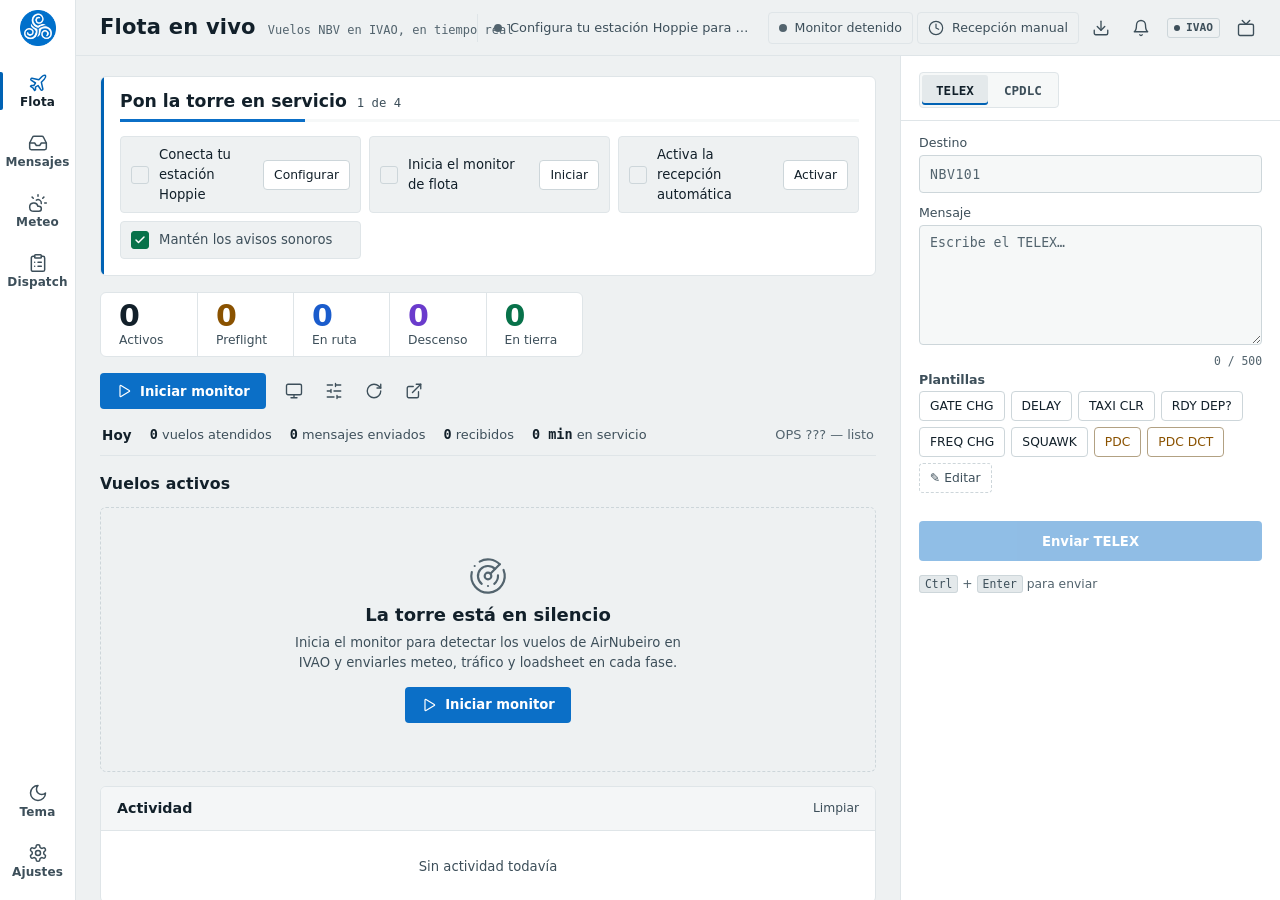
==== commit 8f3b0d22: "ACARS v5.5.3 Co-Authored-By: Claude Sonnet 5.5 <noreply@anthropic.com>" ====
--- a/index.html
+++ b/index.html
@@ -76,7 +76,7 @@
   <header class="top">
     <div class="top-t">
       <h1 id="viewTitle">Flota en vivo</h1>
-      <div class="sub" id="viewSub">AirNubeiro ACARS · v5.5.2</div>
+      <div class="sub" id="viewSub">AirNubeiro ACARS · v5.5.3</div>
     </div>
     <div class="sb idle" id="sBar" role="status" aria-live="polite"><div class="d"></div><span id="sTxt">Configura logon y callsign</span></div>
     <div class="top-r">
@@ -394,7 +394,7 @@
             <div class="cfg-mod-status" id="setStatus" role="status" aria-live="polite"></div>
           </div>
         </div>
-        <div class="set-foot"><span><b>AirNubeiro</b> ACARS Dispatch v5.5.2</span><span>Creado por Varo para AirNubeiro — Todos los derechos reservados © 2026</span></div>
+        <div class="set-foot"><span><b>AirNubeiro</b> ACARS Dispatch v5.5.3</span><span>Creado por Varo para AirNubeiro — Todos los derechos reservados © 2026</span></div>
       </div>
     </section>
   </main>
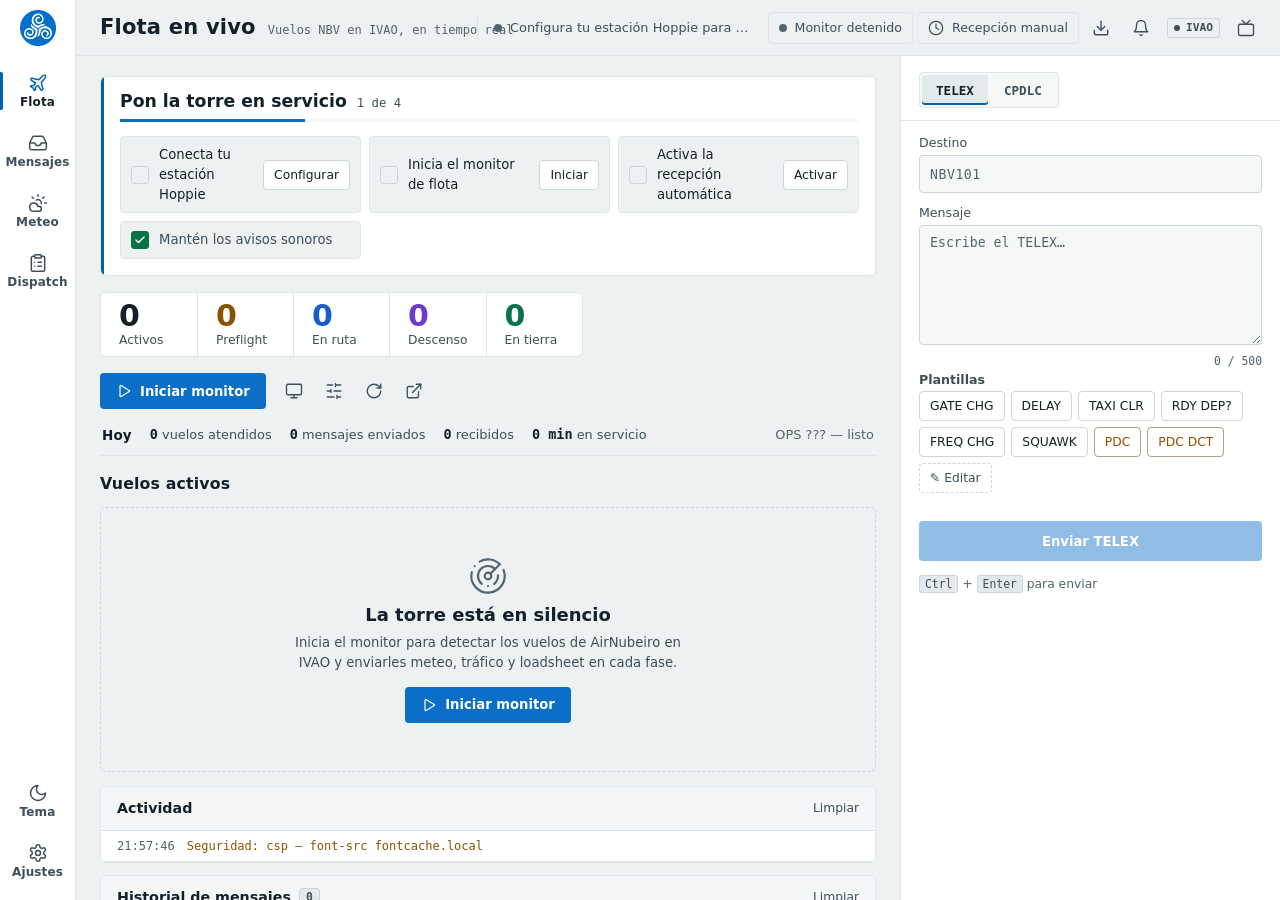
==== commit b3cd2b5b: "ACARS v5.5.4 Reenvío automático único de los LANDED y OOOI IN retenidos (held) de menos de 60 min al" ====
--- a/index.html
+++ b/index.html
@@ -76,7 +76,7 @@
   <header class="top">
     <div class="top-t">
       <h1 id="viewTitle">Flota en vivo</h1>
-      <div class="sub" id="viewSub">AirNubeiro ACARS · v5.5.3</div>
+      <div class="sub" id="viewSub">AirNubeiro ACARS · v5.5.4</div>
     </div>
     <div class="sb idle" id="sBar" role="status" aria-live="polite"><div class="d"></div><span id="sTxt">Configura logon y callsign</span></div>
     <div class="top-r">
@@ -394,7 +394,7 @@
             <div class="cfg-mod-status" id="setStatus" role="status" aria-live="polite"></div>
           </div>
         </div>
-        <div class="set-foot"><span><b>AirNubeiro</b> ACARS Dispatch v5.5.3</span><span>Creado por Varo para AirNubeiro — Todos los derechos reservados © 2026</span></div>
+        <div class="set-foot"><span><b>AirNubeiro</b> ACARS Dispatch v5.5.4</span><span>Creado por Varo para AirNubeiro — Todos los derechos reservados © 2026</span></div>
       </div>
     </section>
   </main>
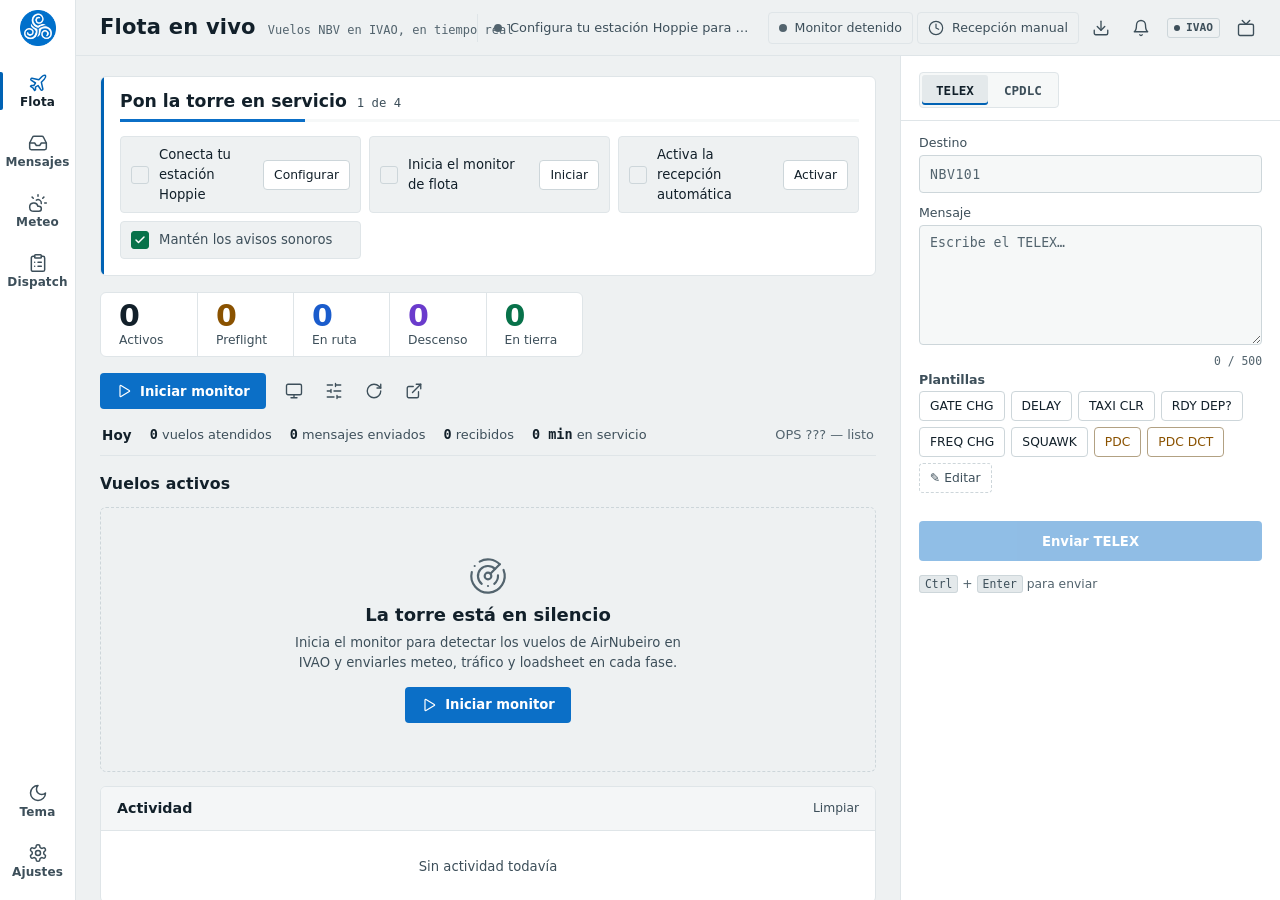
==== commit 0d762869: "release 6.0.0 Perfiles de avión por tipo OACI, informe de fin de vuelo del OPS con ficha en el regis" ====
--- a/index.html
+++ b/index.html
@@ -76,7 +76,7 @@
   <header class="top">
     <div class="top-t">
       <h1 id="viewTitle">Flota en vivo</h1>
-      <div class="sub" id="viewSub">AirNubeiro ACARS · v5.5.4</div>
+      <div class="sub" id="viewSub">AirNubeiro ACARS · v6.0.0</div>
     </div>
     <div class="sb idle" id="sBar" role="status" aria-live="polite"><div class="d"></div><span id="sTxt">Configura logon y callsign</span></div>
     <div class="top-r">
@@ -394,7 +394,7 @@
             <div class="cfg-mod-status" id="setStatus" role="status" aria-live="polite"></div>
           </div>
         </div>
-        <div class="set-foot"><span><b>AirNubeiro</b> ACARS Dispatch v5.5.4</span><span>Creado por Varo para AirNubeiro — Todos los derechos reservados © 2026</span></div>
+        <div class="set-foot"><span><b>AirNubeiro</b> ACARS Dispatch v6.0.0</span><span>Creado por Varo para AirNubeiro — Todos los derechos reservados © 2026</span></div>
       </div>
     </section>
   </main>
--- a/nbv-ui.css
+++ b/nbv-ui.css
@@ -1 +1 @@
-*,*:before,*:after{box-sizing:border-box;margin:0;padding:0}:root,:root[data-theme=dark]{color-scheme:dark;--bg0: #111a20;--bg1: #17232b;--bg2: #1e2d37;--bg3: #0d151a;--brd: #2a3b47;--brd-s: #22323d;--brd-f: #4ea9ff;--acc: #4ea9ff;--acc-fill: #0b6fc7;--acc-fill-h: #0d7ddf;--acc-d: #3a8fe0;--acc-g: rgba(78,169,255,.12);--cyan: #0cbcf5;--tx1: #e8eef2;--tx2: #a9b8c2;--tx3: #8696a0;--ok: #3ccf91;--ok-g: rgba(60,207,145,.14);--err: #ff7b72;--err-g: rgba(255,123,114,.14);--wrn: #f2b84b;--wrn-g: rgba(242,184,75,.14);--inf: #6cb4ff;--inf-g: rgba(108,180,255,.14);--cpdlc: #b9a3ff;--cpdlc-g: rgba(185,163,255,.15);--ok-fill: #14774f;--err-fill: #b3302b;--cpdlc-fill: #6d3fd0;--cpdlc-fill-h: #7b4fe0;--on-fill: #fff;--dl: #f0b54a;--dl-bg: var(--bg3);--dl-brd: #4a4a3c;--ops: #4ea9ff;--shadow: 0 12px 32px rgba(0,0,0,.42);--mono: "IBM Plex Mono", ui-monospace, "Cascadia Mono", Consolas, monospace;--sans: "Barlow", system-ui, -apple-system, "Segoe UI", sans-serif;--brand: "Barlow Semi Condensed", "Barlow", system-ui, sans-serif;--r: 6px;--r-s: 4px;--r-m: 10px;--r-t: 3px;--ease: cubic-bezier(.2,.8,.2,1)}:root[data-theme=light]{color-scheme:light;--bg0: #eef1f2;--bg1: #ffffff;--bg2: #e4e9eb;--bg3: #f6f8f8;--brd: #cdd6da;--brd-s: #dfe5e8;--brd-f: #0b6fc7;--acc: #0062b4;--acc-fill: #0b6fc7;--acc-fill-h: #095fab;--acc-d: #0b6fc7;--acc-g: rgba(11,111,199,.09);--cyan: #0a9fd0;--tx1: #12202a;--tx2: #3d4f5a;--tx3: #53646e;--ok: #08724a;--ok-g: rgba(8,114,74,.1);--err: #bf2f2b;--err-g: rgba(191,47,43,.09);--wrn: #8a5200;--wrn-g: rgba(176,108,0,.12);--inf: #1a5ccc;--inf-g: rgba(26,92,204,.09);--cpdlc: #6a3bcc;--cpdlc-g: rgba(106,59,204,.09);--ok-fill: #08724a;--err-fill: #bf2f2b;--cpdlc-fill: #6a3bcc;--cpdlc-fill-h: #5a2fb5;--dl: #1b2a33;--dl-bg: #fbf8ef;--dl-brd: #d6cbae;--ops: #0062b4;--shadow: 0 12px 32px rgba(18,32,42,.16)}html{font-size:15px;-webkit-text-size-adjust:100%}body{font:400 .9rem/1.5 var(--sans);background:var(--bg0);color:var(--tx1);min-height:100dvh;-webkit-font-smoothing:antialiased}button,input,select,textarea{font:inherit;color:inherit}button{cursor:pointer}a{color:var(--acc)}:focus-visible{outline:2px solid var(--brd-f);outline-offset:2px}[hidden]{display:none!important}.ic{width:18px;height:18px;flex:none;stroke:currentColor;fill:none;stroke-width:1.8;stroke-linecap:round;stroke-linejoin:round}.ic.fill{fill:currentColor;stroke:none}.uc{text-transform:uppercase}::-webkit-scrollbar{width:8px;height:8px}::-webkit-scrollbar-thumb{background:var(--brd);border-radius:8px;border:2px solid transparent;background-clip:padding-box}::-webkit-scrollbar-track{background:transparent}@keyframes pulse{0%,to{opacity:1}50%{opacity:.35}}@keyframes ring{0%{box-shadow:0 0 0 0 var(--ok-g)}70%{box-shadow:0 0 0 7px transparent}to{box-shadow:0 0 0 0 transparent}}@keyframes fi{0%{opacity:0;transform:translateY(-3px)}to{opacity:1;transform:none}}@keyframes spin{to{transform:rotate(360deg)}}@media (prefers-reduced-motion: reduce){*,*:before,*:after{animation:none!important;transition:none!important}}.btn,.bs{display:inline-flex;align-items:center;justify-content:center;gap:7px;min-height:34px;padding:0 12px;border-radius:var(--r-s);border:1px solid var(--brd);background:var(--bg1);color:var(--tx1);font:500 .86rem var(--sans);white-space:nowrap;transition:background .15s,border-color .15s,color .15s;text-decoration:none}.btn:hover,.bs:hover{border-color:var(--acc-d);color:var(--acc)}.btn .ic{width:16px;height:16px}.btn-pri,.bp{display:inline-flex;align-items:center;justify-content:center;gap:8px;min-height:36px;padding:0 16px;border-radius:var(--r-s);border:0;background:var(--acc-fill);color:var(--on-fill);font:600 .88rem var(--sans);transition:background .15s,transform .1s,opacity .15s}.btn-pri .ic{width:16px;height:16px}.btn-pri:hover:not(:disabled),.bp:hover:not(:disabled){background:var(--acc-fill-h)}.btn-pri:active:not(:disabled),.bp:active:not(:disabled){transform:translateY(1px)}.bp{width:100%;margin-top:16px;min-height:40px;text-transform:none}.bp:disabled,.btn-pri:disabled{opacity:.45;cursor:not-allowed}.bp.snd{opacity:.8;pointer-events:none}.bp.ok{background:var(--ok-fill);color:var(--on-fill)}.bp.er{background:var(--err-fill);color:var(--on-fill)}.bp.cpc{background:var(--cpdlc-fill)}.bp.cpc:hover:not(:disabled){background:var(--cpdlc-fill-h)}.bp.cpc.ok{background:var(--ok-fill)}.bp.cpc.er{background:var(--err-fill)}.bp.ifc,.bp.dsp-btn{background:var(--acc-fill)}.btn.live{border-color:var(--ok);border-color:color-mix(in srgb,var(--ok) 55%,transparent);color:var(--ok);background:var(--ok-g)}.btn.live:hover{border-color:var(--err);color:var(--err);background:var(--err-g)}.ib{position:relative;display:inline-flex;align-items:center;justify-content:center;width:36px;height:36px;border-radius:var(--r-s);border:1px solid transparent;background:transparent;color:var(--tx2);transition:background .15s,color .15s,border-color .15s;text-decoration:none;flex:none}.ib:hover{background:var(--bg2);color:var(--tx1)}.ib.on{color:var(--acc);background:var(--acc-g)}.ib.off{color:var(--tx3)}.bdg{position:absolute;top:2px;right:1px;min-width:17px;height:17px;padding:0 4px;border-radius:var(--r-t);background:var(--err-fill);color:var(--on-fill);font:600 .74rem/17px var(--mono);font-variant-numeric:tabular-nums;text-align:center;display:none}.bdg.v{display:block}.sm{background:0;border:0;color:var(--tx2);font:500 .82rem var(--sans);padding:6px 8px;border-radius:var(--r-s);min-height:32px;display:inline-flex;align-items:center;gap:6px}.sm:hover{color:var(--tx1);background:var(--bg2)}.pill{display:inline-flex;align-items:center;gap:8px;height:32px;padding:0 10px;border-radius:var(--r-s);border:1px solid var(--brd-s);background:transparent;color:var(--tx2);font:500 .84rem var(--sans);white-space:nowrap;transition:border-color .15s,background .15s,color .15s}.pill:hover{border-color:var(--acc-d);color:var(--tx1)}.pill .pd{width:8px;height:8px;border-radius:50%;background:var(--tx3);flex:none}.pill.live{border-color:var(--ok);border-color:color-mix(in srgb,var(--ok) 45%,transparent);color:var(--tx1)}.pill.live .pd{background:var(--ok)}.pill.warn .pd{background:var(--wrn)}.pill .ic{width:16px;height:16px}.pill.poll-on{border-color:var(--ok);border-color:color-mix(in srgb,var(--ok) 45%,transparent);color:var(--tx1)}.pill.poll-on #autoIco{color:var(--ok)}#autoIco{display:inline-flex}.dot-pulse,.dot-live{display:inline-block;width:8px;height:8px;border-radius:50%;background:var(--ok)}.sb{display:flex;align-items:center;gap:8px;min-width:0;min-height:24px;padding:0;background:transparent;font:500 .86rem var(--sans);color:var(--tx2);transition:color .2s}.sb span{overflow:hidden;text-overflow:ellipsis;white-space:nowrap}.sb .d{width:8px;height:8px;border-radius:50%;background:var(--tx3);flex:none}.sb.ok .d{background:var(--ok)}.sb.ok{color:var(--tx1)}.sb.err{color:var(--err)}.sb.err .d{background:var(--err)}.sb.snd .d{background:var(--wrn);animation:pulse 1s infinite}.f{min-width:0}.f label{display:flex;align-items:center;gap:5px;font:500 .84rem var(--sans);color:var(--tx2);margin-bottom:5px}.f input,.f textarea,.f select,.roster-row input{width:100%;min-height:38px;background:var(--bg3);border:1px solid var(--brd);border-radius:var(--r-s);padding:7px 10px;color:var(--tx1);font:400 .92rem var(--sans);outline:0;transition:border-color .15s,box-shadow .15s}.f input.uc,#cpM,#txM,.f input[type=number]{font-family:var(--mono);font-size:.88rem;font-variant-numeric:tabular-nums}.f input.uc{letter-spacing:.04em;font-weight:500}.f input:focus,.f textarea:focus,.f select:focus,.roster-row input:focus{border-color:var(--brd-f);box-shadow:0 0 0 1px var(--brd-f)}.f input::placeholder,.f textarea::placeholder{color:var(--tx3);opacity:1}.f textarea{resize:vertical;min-height:120px;max-height:340px;line-height:1.55}.f select{-webkit-appearance:none;appearance:none;padding-right:30px;background-image:linear-gradient(45deg,transparent 50%,var(--tx2) 50%),linear-gradient(135deg,var(--tx2) 50%,transparent 50%);background-position:calc(100% - 15px) 50%,calc(100% - 10px) 50%;background-size:5px 5px;background-repeat:no-repeat}.chc{text-align:right;font:400 .76rem var(--mono);font-variant-numeric:tabular-nums;color:var(--tx3);margin-top:4px}.chc.w{color:var(--wrn)}.chc.o{color:var(--err)}.r2,.cfg-g{display:grid;grid-template-columns:1fr 1fr;gap:12px}.cfg-g .f.fw{grid-column:1 / -1}.hi{position:relative;display:inline-flex;align-items:center;justify-content:center;width:16px;height:16px;border-radius:50%;border:1px solid var(--brd);color:var(--tx2);font:600 .74rem/1 var(--sans);cursor:help}.hi .tt,.tt{display:none;position:absolute;bottom:calc(100% + 8px);left:50%;transform:translate(-50%);width:240px;z-index:50;background:var(--bg1);border:1px solid var(--brd);border-radius:var(--r);padding:9px 11px;box-shadow:var(--shadow);font:400 .82rem/1.45 var(--sans);color:var(--tx2);white-space:normal;text-transform:none;letter-spacing:0}.hi:hover .tt,.hi:focus .tt{display:block}.cd{background:var(--bg1);border:1px solid var(--brd-s);border-radius:var(--r);padding:16px}.ct{display:flex;align-items:center;gap:8px;margin-bottom:14px;font:600 .95rem var(--sans);color:var(--tx1);letter-spacing:0;text-transform:none}.cd>.ct:first-child{margin:-16px -16px 16px;padding:10px 16px;min-height:44px;border-bottom:1px solid var(--brd-s);background:color-mix(in srgb,var(--bg2) 40%,var(--bg1));border-radius:var(--r) var(--r) 0 0}.ct .ic{width:16px;height:16px;color:var(--tx3)}.ct small{margin-left:auto;font:400 .8rem var(--sans);color:var(--tx3);text-align:right}.cd-d{font-size:.86rem;color:var(--tx2);margin:0 0 14px;max-width:75ch}.tpls{display:flex;gap:6px;flex-wrap:wrap;margin:4px 0 12px}.tp{display:inline-flex;align-items:center;gap:6px;min-height:30px;padding:0 10px;border-radius:var(--r-s);border:1px solid var(--brd);background:transparent;color:var(--tx1);font:500 .82rem var(--sans);white-space:nowrap;transition:border-color .15s,color .15s,background .15s}.tp:hover{border-color:var(--acc-d);color:var(--acc);background:var(--acc-g)}.tp.cp{color:var(--cpdlc);border-color:var(--cpdlc);border-color:color-mix(in srgb,var(--cpdlc) 35%,var(--brd))}.tp.cp:hover{background:var(--cpdlc-g);border-color:var(--cpdlc)}.tp.tp-pdc,.tpls .tp.tp-pdc{color:var(--wrn);border-color:var(--wrn);border-color:color-mix(in srgb,var(--wrn) 40%,var(--brd))}.tp.tp-edit,.tpls .tp.tp-edit{border-style:dashed;color:var(--tx2);opacity:1}.tp .ic{width:15px;height:15px}.ml{display:flex;flex-direction:column;gap:10px}.me{position:relative;display:flex;flex-wrap:wrap;align-items:center;background:var(--bg1);border:1px solid var(--brd-s);border-radius:var(--r);overflow:hidden}.me:before{content:"";position:absolute;left:0;top:0;bottom:0;width:3px;background:var(--tx3)}.me.in:before{background:var(--inf)}.me.out:before{background:var(--acc-d)}.me.cpm:before{background:var(--cpdlc)}.me.erm:before{background:var(--err)}.me.logon:before{background:var(--ok)}.mm{display:contents}.mr{order:1;min-width:0;padding:9px 0 8px 15px;font:600 .86rem var(--mono);color:var(--tx1);overflow-wrap:anywhere}.mt{order:2;padding:9px 0 8px 10px;font:400 .8rem var(--mono);font-variant-numeric:tabular-nums;color:var(--tx3)}.mb-t{order:3;margin:7px 10px 7px auto;padding:1px 6px;border-radius:var(--r-t);border:1px solid currentColor;border:1px solid color-mix(in srgb,currentColor 40%,transparent);font:600 .75rem/1.4 var(--mono);text-transform:uppercase;background:transparent;color:var(--tx2);white-space:nowrap}.b-tx{color:var(--tx2)}.b-cp{color:var(--cpdlc);background:var(--cpdlc-g)}.b-in{color:var(--inf);background:var(--inf-g)}.b-sy{color:var(--tx3)}.b-lo{color:var(--ok);background:var(--ok-g)}.mb{order:4;flex:1 0 100%;min-width:0;margin:0;padding:10px 14px 11px 15px;background:var(--dl-bg);color:var(--dl);border-top:1px dashed var(--dl-brd);font:400 .86rem/1.6 var(--mono);white-space:pre-wrap;word-break:break-word}.ms{order:5;flex:1 0 100%;padding:6px 14px 8px 15px;font:500 .8rem var(--sans);border-top:1px solid var(--brd-s)}.ms.ok{color:var(--ok)}.ms.er{color:var(--err)}.ms:empty{display:none}.cd .mb{border:1px solid var(--dl-brd);border-top-style:dashed;border-radius:0 0 var(--r-s) var(--r-s);padding:10px 12px;max-height:420px;overflow:auto}.me-empty,.dash-empty,.log-empty{text-align:center;color:var(--tx2);font-size:.88rem}.lh{display:flex;justify-content:space-between;align-items:center;margin-bottom:10px;min-height:32px}.lh h3{font:600 .95rem var(--sans);color:var(--tx1);letter-spacing:0;text-transform:none}.lh-btns{display:flex;gap:4px}.logon-actions{order:6;flex:1 0 100%;display:flex;gap:8px;padding:0 14px 12px 15px;flex-wrap:wrap}.logon-actions button{min-height:32px;padding:0 14px;border-radius:var(--r-s);border:1px solid transparent;font:600 .82rem var(--mono)}.la-accept{background:var(--ok-fill);color:var(--on-fill)}.la-standby{background:var(--wrn-g);color:var(--wrn);border-color:var(--wrn)!important;border-color:color-mix(in srgb,var(--wrn) 40%,transparent)!important}.la-reject{background:var(--err-g);color:var(--err);border-color:var(--err)!important;border-color:color-mix(in srgb,var(--err) 40%,transparent)!important}.conn-list{display:flex;gap:6px;flex-wrap:wrap}.conn-tag{display:inline-flex;align-items:center;gap:6px;height:28px;padding:0 4px 0 9px;border-radius:var(--r-t);border:1px solid var(--ok);border:1px solid color-mix(in srgb,var(--ok) 40%,transparent);background:var(--ok-g);color:var(--ok);font:600 .8rem var(--mono)}.conn-tag .cx{display:inline-flex;width:20px;height:20px;align-items:center;justify-content:center;border-radius:var(--r-t);cursor:pointer}.conn-tag .cx:hover{background:var(--ok-g)}.dsp-card{background:var(--bg1);border:1px solid var(--brd-s);border-radius:var(--r);padding:0;overflow:hidden;animation:fi .2s var(--ease)}.dsp-card h4{display:flex;align-items:center;gap:8px;min-height:40px;padding:8px 14px;font:600 .92rem var(--sans);color:var(--tx1);letter-spacing:0}.dsp-card h4 .ico{display:none}.dsp-card pre{font:400 .84rem/1.6 var(--mono);color:var(--dl);background:var(--dl-bg);white-space:pre-wrap;word-break:break-word;margin:0;max-height:300px;overflow:auto;border:0;border-top:1px dashed var(--dl-brd);border-bottom:1px solid var(--brd-s);border-radius:0;padding:10px 14px}.dsp-send{display:inline-flex;align-items:center;gap:6px;min-height:32px;margin:10px 14px 12px;padding:0 12px;border-radius:var(--r-s);border:1px solid var(--acc-d);background:transparent;color:var(--acc);font:600 .84rem var(--sans);transition:background .15s,color .15s}.dsp-send:hover{background:var(--acc-fill);border-color:var(--acc-fill);color:var(--on-fill)}.dsp-send.sent{border-color:var(--ok);border-color:color-mix(in srgb,var(--ok) 40%,transparent);background:var(--ok-g);color:var(--ok);pointer-events:none}.dsp-send.fail{border-color:var(--err);background:var(--err-g);color:var(--err)}.dsp-cards{display:flex;flex-direction:column;gap:10px}.dsp-summary{background:var(--bg1);border:1px solid var(--brd-s);border-radius:var(--r);padding:0 16px 6px}.dsp-summary .head{margin:0 -16px 4px;padding:10px 16px;border-bottom:1px solid var(--brd-s);font:600 .95rem var(--sans);color:var(--tx1);letter-spacing:0;text-transform:none;background:color-mix(in srgb,var(--bg2) 40%,var(--bg1))}.dsp-summary .row{display:flex;justify-content:space-between;gap:12px;padding:6px 0;border-bottom:1px solid var(--brd-s);font:400 .86rem var(--sans);color:var(--tx2)}.dsp-summary .row:last-child{border-bottom:0}.dsp-summary .row .val{color:var(--tx1);font:500 .86rem var(--mono);font-variant-numeric:tabular-nums;text-align:right}.dsp-loading{display:flex;align-items:center;justify-content:center;gap:10px;padding:28px;color:var(--tx2);font-size:.88rem}.dsp-loading .spin{display:inline-flex;animation:spin 1s linear infinite}.dsp-color{color:var(--acc)}.cfg-module{border:0;border-top:1px solid var(--brd-s);border-radius:0;padding:14px 0;background:transparent}.cfg-module:last-child{padding-bottom:0}.ct+.cfg-module{border-top:0;padding-top:0}.cfg-module+.cfg-module{margin-top:0}.cfg-mod-hdr{display:flex;align-items:center;justify-content:space-between;gap:12px}.cfg-mod-ttl{display:flex;align-items:center;gap:10px;font:600 .92rem var(--sans);color:var(--tx1)}.cfg-mod-ttl .ic{color:var(--tx3)}.cfg-mod-ttl small{display:block;font:400 .82rem var(--sans);color:var(--tx3)}.cfg-mod-fields{display:none;margin-top:14px}.cfg-mod-fields.active{display:grid}.cfg-mod-fields:not(.cfg-g).active{display:block}.cfg-mod-status{margin-top:10px;font:400 .82rem var(--sans);color:var(--tx2)}.mod-toggle{position:relative;display:inline-flex;align-items:center;gap:8px;cursor:pointer;font:500 .84rem var(--sans);color:var(--tx2);flex:none}.mod-toggle input{position:absolute;opacity:0;width:1px;height:1px}.mod-toggle .sw{width:36px;height:20px;border-radius:var(--r-s);background:var(--bg3);border:1px solid var(--brd);position:relative;transition:background .2s,border-color .2s}.mod-toggle .sw:after{content:"";position:absolute;top:2px;left:2px;width:14px;height:14px;border-radius:2px;background:var(--tx3);transition:transform .2s var(--ease),background .2s}.mod-toggle input:checked+.sw{background:var(--acc-fill);border-color:var(--acc-fill)}.mod-toggle input:checked+.sw:after{transform:translate(16px);background:#fff}.mod-toggle input:focus-visible+.sw{outline:2px solid var(--brd-f);outline-offset:2px}.dc-events{display:grid;grid-template-columns:1fr 1fr;gap:8px 14px}.dc-events label{display:flex;align-items:center;gap:8px;font:400 .88rem var(--sans);color:var(--tx2);cursor:pointer;margin:0}.dc-events input{width:16px;height:16px;accent-color:var(--acc-fill);min-height:0}.dc-test-btn,.roster-add{display:inline-flex;align-items:center;justify-content:center;gap:7px;min-height:34px;padding:0 12px;margin-top:12px;border-radius:var(--r-s);border:1px dashed var(--brd);background:transparent;color:var(--tx2);font:500 .86rem var(--sans);transition:border-color .15s,color .15s}.dc-test-btn:hover,.roster-add:hover{border-color:var(--acc-d);color:var(--acc);border-style:solid}.apikey-wrap{position:relative}.apikey-wrap input{padding-right:96px}.apikey-actions{position:absolute;right:5px;top:50%;transform:translateY(-50%);display:flex;gap:4px}.apikey-btn{min-height:28px;padding:0 10px;border-radius:var(--r-t);border:1px solid var(--brd);background:var(--bg1);color:var(--tx2);font:600 .8rem var(--sans)}.apikey-btn.validate{background:var(--acc-fill);border-color:transparent;color:var(--on-fill)}.apikey-btn.clear{color:var(--err)}.apikey-badge{display:inline-flex;align-items:center;gap:8px;min-height:36px;padding:0 6px 0 12px;border-radius:var(--r-s);font:500 .84rem var(--sans);cursor:pointer}.apikey-badge.ok{background:var(--ok-g);color:var(--ok)}.apikey-badge.err{background:var(--wrn-g);color:var(--wrn);padding-right:12px}.fsuipc-badge{display:inline-flex;align-items:center;gap:6px;height:24px;padding:0 7px;border-radius:var(--r-t);border:1px solid var(--brd);font:600 .76rem var(--mono);background:transparent;color:var(--tx2);-webkit-user-select:none;user-select:none;flex:none}.fsuipc-badge .fsuipc-dot,.fsuipc-badge .fd{width:6px;height:6px;border-radius:50%;background:currentColor}.fsuipc-badge.src-fsuipc{border-color:var(--ok);border-color:color-mix(in srgb,var(--ok) 45%,transparent);background:var(--ok-g);color:var(--ok)}.fsuipc-badge.src-connecting{border-color:var(--wrn);border-color:color-mix(in srgb,var(--wrn) 45%,transparent);background:var(--wrn-g);color:var(--wrn);animation:pulse 1.4s infinite}.src-sim,.src-phpvms,.src-ivao,.ops-src-sim,.ops-src-ivao,.ops-src-phpvms{display:inline-flex;align-items:center;height:20px;padding:0 6px;border-radius:var(--r-t);border:1px solid var(--brd);font:600 .75rem var(--mono);background:transparent;color:var(--tx2)}.src-sim,.ops-src-sim{border-color:var(--ok);border-color:color-mix(in srgb,var(--ok) 40%,transparent);background:var(--ok-g);color:var(--ok)}.src-phpvms,.ops-src-phpvms{border-color:var(--cpdlc);border-color:color-mix(in srgb,var(--cpdlc) 40%,transparent);background:var(--cpdlc-g);color:var(--cpdlc)}body .nbv-tpl-ov{background:#060c1099}body .nbv-tpl{background:var(--bg1);border-color:var(--brd);border-radius:var(--r-m);padding:20px;box-shadow:var(--shadow);font-family:var(--sans)}body .nbv-tpl h3{font:700 1.2rem var(--brand)}body .nbv-tpl .hint{font:400 .84rem var(--sans);color:var(--tx2)}body .nbv-tpl .tabs2 button,body .nbv-tpl .acts button{font:500 .84rem var(--sans);min-height:32px;border-radius:var(--r-s);color:var(--tx1)}body .nbv-tpl .tabs2 button.on{color:var(--acc);border-color:var(--acc)}body .nbv-tpl .acts .pri{background:var(--acc-fill);border-color:var(--acc-fill);color:var(--on-fill)}body .nbv-tpl input,body .nbv-tpl textarea{background:var(--bg3);border-color:var(--brd);font:400 .86rem var(--mono);border-radius:var(--r-s);padding:8px}body .nbv-tpl .rm{border-radius:var(--r-s);color:var(--tx2)}body .nbv-tpl .msg{font:500 .84rem var(--sans);color:var(--ok)}.stream-overlay,.aoc-overlay{--bg0: #111a20;--bg1: #17232b;--bg2: #1e2d37;--bg3: #0d151a;--brd: #2a3b47;--brd-s: #22323d;--brd-f: #4ea9ff;--tx1: #e8eef2;--tx2: #a9b8c2;--tx3: #8696a0;--acc: #4ea9ff;--acc-fill: #0b6fc7;--acc-g: rgba(78,169,255,.12);--ok: #3ccf91;--ok-g: rgba(60,207,145,.14);--err: #ff7b72;--err-g: rgba(255,123,114,.14);--wrn: #f2b84b;--wrn-g: rgba(242,184,75,.14);--inf: #6cb4ff;--inf-g: rgba(108,180,255,.14);--cpdlc: #b9a3ff;--cpdlc-g: rgba(185,163,255,.15);--dl: #f0b54a;--dl-bg: #0d151a;--dl-brd: #4a4a3c;color-scheme:dark}.stream-overlay{display:none;position:fixed;inset:0;z-index:9999;background:var(--bg0);color:var(--tx1);font-family:var(--sans);overflow-y:auto;padding:32px 44px}.stream-overlay.on{display:flex;flex-direction:column}.str-hdr{display:flex;justify-content:space-between;align-items:flex-start;gap:16px;margin-bottom:24px;padding-bottom:20px;border-bottom:1px solid var(--brd)}.str-icao{font:700 4rem/1 var(--brand);color:var(--tx1);letter-spacing:.04em}.str-sub{font:500 1.05rem var(--sans);color:var(--tx2);margin-top:8px}.str-close{display:inline-flex;align-items:center;justify-content:center;width:44px;height:44px;flex:none;border-radius:var(--r-s);border:1px solid var(--brd);background:transparent;color:var(--tx2);font-size:1.2rem}.str-close:hover{color:var(--err);border-color:var(--err)}.str-atis{background:var(--bg1);border:1px solid var(--brd-s);border-radius:var(--r);margin-bottom:20px;overflow:hidden}.str-atis-h{padding:8px 18px;border-bottom:1px solid var(--brd-s);font:600 .95rem var(--brand);color:var(--tx2);letter-spacing:.04em;text-transform:none}.str-atis-body{padding:14px 18px;font:400 1.05rem/1.6 var(--mono);color:var(--tx1);white-space:pre-wrap;word-break:break-word}.str-wx{display:grid;grid-template-columns:repeat(auto-fit,minmax(160px,1fr));gap:1px;margin-bottom:22px;background:var(--brd-s);border:1px solid var(--brd-s);border-radius:var(--r);overflow:hidden}.str-wx:empty{display:none}.str-wx-item{background:var(--bg1);padding:14px 16px;text-align:left}.str-wx-val{font:600 1.8rem/1.2 var(--mono);font-variant-numeric:tabular-nums}.str-wx-lbl{font:500 .86rem var(--sans);color:var(--tx2);letter-spacing:0;text-transform:none;margin-top:4px}.str-flights{flex:1}.str-tbl{width:100%;border-collapse:collapse;font:400 1rem/1.3 var(--mono);font-variant-numeric:tabular-nums}.str-tbl th{text-align:left;padding:10px 12px;font:600 .86rem var(--sans);color:var(--tx2);letter-spacing:0;text-transform:none;border-bottom:1px solid var(--brd)}.str-tbl td{padding:12px;border-bottom:1px solid var(--brd-s);color:var(--tx2)}.str-cs{color:var(--tx1)!important;font:700 1.25rem var(--brand)!important;letter-spacing:.02em}.str-state{display:inline-block;padding:2px 7px;border-radius:var(--r-t);border:1px solid currentColor;border:1px solid color-mix(in srgb,currentColor 40%,transparent);font:600 .82rem var(--mono);text-transform:uppercase}.str-empty{text-align:center;padding:60px;color:var(--tx2);font:500 1.2rem var(--sans)}.str-footer{text-align:center;padding:14px 0 0;margin-top:auto}.str-footer span{font:600 .84rem var(--brand);color:var(--tx3);letter-spacing:.06em}.st-gnd{background:var(--bg2);color:var(--tx2)}.st-dep,.st-clb{background:var(--wrn-g);color:var(--wrn)}.st-enr,.st-crz{background:var(--inf-g);color:var(--inf)}.st-dsc,.st-app{background:var(--cpdlc-g);color:var(--cpdlc)}.st-lnd{background:var(--ok-g);color:var(--ok)}.aoc-overlay{position:fixed;inset:0;z-index:9999;background:var(--bg0);display:flex;flex-direction:column;overflow:hidden;color:var(--tx1);font-family:var(--sans)}.aoc-header{display:flex;align-items:center;gap:24px;padding:12px 24px;border-bottom:1px solid var(--brd);background:var(--bg1);flex-shrink:0}.aoc-brand{display:flex;align-items:center;gap:12px}.aoc-logo{width:36px;height:36px}.aoc-title{font:700 1.3rem/1.1 var(--brand);color:var(--tx1);letter-spacing:.02em}.aoc-sub{font:400 .82rem var(--sans);color:var(--tx2)}.aoc-clock{margin-left:auto;font:600 1.8rem var(--mono);font-variant-numeric:tabular-nums;color:var(--tx1);letter-spacing:.04em}.aoc-stats{display:flex;gap:0;border:1px solid var(--brd-s);border-radius:var(--r);background:var(--bg0)}.aoc-st{min-width:64px;padding:5px 12px;border-left:1px solid var(--brd-s);font:600 .76rem var(--mono);color:var(--tx2);text-align:center}.aoc-st:first-child{border-left:0}.aoc-st span{display:block;font:700 1.5rem/1.1 var(--brand);font-variant-numeric:tabular-nums;color:var(--tx1)}.aoc-close{display:inline-flex;align-items:center;gap:6px;min-height:36px;padding:0 12px;border-radius:var(--r-s);border:1px solid var(--brd);background:transparent;color:var(--tx2);font:500 .86rem var(--sans)}.aoc-close:hover{color:var(--err);border-color:var(--err)}.aoc-board{flex:1;overflow-y:auto;padding:8px 24px}.aoc-tbl{width:100%;border-collapse:collapse;font:400 .95rem var(--mono);font-variant-numeric:tabular-nums}.aoc-tbl th{position:sticky;top:0;z-index:1;background:var(--bg0);padding:10px 12px;text-align:left;border-bottom:1px solid var(--brd);font:600 .78rem var(--mono);color:var(--tx2);letter-spacing:0;text-transform:none}.aoc-tbl td{padding:10px 12px;border-bottom:1px solid var(--brd-s);color:var(--tx2);vertical-align:middle}.aoc-tbl td+td{border-left:1px solid var(--brd-s);border-left:1px solid color-mix(in srgb,var(--brd-s) 60%,transparent)}.aoc-tbl tr:hover td{background:var(--bg1)}.aoc-tbl .aoc-cs{color:var(--tx1);font:700 1.15rem var(--brand);letter-spacing:.02em}.aoc-ph{display:inline-block;padding:1px 7px;border-radius:var(--r-t);border:1px solid currentColor;border:1px solid color-mix(in srgb,currentColor 40%,transparent);font:600 .78rem var(--mono)}.aoc-ph.pre{background:var(--wrn-g);color:var(--wrn)}.aoc-ph.enr{background:var(--inf-g);color:var(--inf)}.aoc-ph.dsc{background:var(--cpdlc-g);color:var(--cpdlc)}.aoc-ph.lnd{background:var(--ok-g);color:var(--ok)}.aoc-msg{display:inline-block;padding:0 5px;margin:1px;border-radius:var(--r-t);font:500 .74rem/1.5 var(--mono);background:var(--bg2);color:var(--tx2)}.aoc-msg.sent,.aoc-msg.sending{background:var(--inf-g);color:var(--inf)}.aoc-msg.error{background:var(--err-g);color:var(--err)}.aoc-sb{margin-left:4px;padding:1px 5px;border-radius:var(--r-t);border:1px solid var(--acc);border:1px solid color-mix(in srgb,var(--acc) 40%,transparent);background:var(--acc-g);color:var(--acc);font:700 .74rem var(--mono)}.aoc-msg.delivered{background:var(--ok-g);color:var(--ok)}.aoc-msg.held,.aoc-msg.unpicked{background:var(--wrn-g);color:var(--wrn)}.aoc-empty{text-align:center;padding:90px 20px;color:var(--tx2);font-size:1rem}.aoc-footer{text-align:center;padding:8px;border-top:1px solid var(--brd);color:var(--tx3);font:600 .8rem var(--brand);letter-spacing:.06em;flex-shrink:0}.shell{display:grid;grid-template-columns:76px minmax(0,1fr) 380px;grid-template-rows:56px minmax(0,1fr);grid-template-areas:"rail top top" "rail main cmp";height:100dvh}.rail{grid-area:rail;display:flex;flex-direction:column;align-items:center;gap:2px;padding:10px 0;background:var(--bg1);border-right:1px solid var(--brd-s)}.brand{width:36px;height:36px;margin-bottom:14px}.brand img{width:36px;height:36px;display:block}.nav{display:flex;flex-direction:column;gap:2px;width:100%;padding:0}.rail-foot{margin-top:auto;display:flex;flex-direction:column;gap:2px;width:100%;padding:0}.nav-i{position:relative;display:flex;flex-direction:column;align-items:center;justify-content:center;gap:3px;width:100%;min-height:58px;padding:6px 2px;border:0;border-radius:0;background:transparent;color:var(--tx2);font:600 .8rem/1.1 var(--brand);letter-spacing:.01em;transition:color .15s,background .15s}.nav-i .ic{width:20px;height:20px}.nav-i:hover{color:var(--tx1);background:color-mix(in srgb,var(--bg2) 60%,transparent)}.nav-i.on{color:var(--tx1);background:transparent}.nav-i.on .ic{color:var(--acc)}.nav-i.on:before{content:"";position:absolute;left:0;top:10px;bottom:10px;width:3px;border-radius:0 2px 2px 0;background:var(--acc)}.nav-i:focus-visible{outline-offset:-3px}.tb{position:absolute;top:5px;right:12px;min-width:18px;height:17px;padding:0 4px;border-radius:var(--r-t);background:var(--err-fill);color:var(--on-fill);font:600 .74rem/17px var(--mono);font-variant-numeric:tabular-nums;text-align:center;display:none}.tb.v{display:block}.seg-i .tb,.tab .tb{position:static;display:none;margin-left:4px}.seg-i .tb.v,.tab .tb.v{display:inline-block}.top{grid-area:top;display:flex;align-items:center;gap:16px;padding:0 16px 0 24px;border-bottom:1px solid var(--brd-s);background:var(--bg0);min-width:0}.top-t{min-width:0;display:flex;align-items:baseline;gap:12px}.top-t h1{font:700 1.4rem/1.1 var(--brand);letter-spacing:.01em;white-space:nowrap}.top-t .sub{font:400 .8rem var(--mono);color:var(--tx3);white-space:nowrap}.top .sb{flex:1 1 auto;max-width:440px;margin-left:4px;padding-left:16px;border-left:1px solid var(--brd-s);min-height:28px}.top-r{display:flex;align-items:center;gap:4px;margin-left:auto}.top-r .fsuipc-badge{margin:0 4px}#btnCompose{display:none}.main{grid-area:main;overflow-y:auto;padding:20px 24px 28px;min-width:0}.view{display:none;flex-direction:column;gap:16px;animation:fi .18s var(--ease)}.view.on{display:flex}.view-h{display:flex;align-items:center;justify-content:space-between;gap:12px;flex-wrap:wrap}.view-acts{display:flex;gap:6px;flex-wrap:wrap}#p-occ.on{height:100%}#p-msgs>.pnl{display:none}#p-msgs>.pnl.on{display:block}.seg{display:inline-flex;padding:2px;gap:2px;border-radius:var(--r-s);background:var(--bg3);border:1px solid var(--brd-s)}.seg-i,.seg .tab{display:inline-flex;align-items:center;gap:6px;min-height:30px;padding:0 14px;border:0;border-radius:var(--r-t);background:transparent;color:var(--tx2);font:600 .86rem var(--sans);letter-spacing:0}.seg-i:hover,.seg .tab:hover{color:var(--tx1)}.seg-i.on,.seg .tab.on{background:var(--bg2);color:var(--tx1);box-shadow:inset 0 -2px 0 var(--acc)}.seg .tab[data-t=cpdlc].on{color:var(--cpdlc);box-shadow:inset 0 -2px 0 var(--cpdlc)}.seg .tab{font-family:var(--mono);font-size:.84rem}.fleet-bar{display:flex;align-items:center;justify-content:space-between;gap:16px;flex-wrap:wrap}.kpis{display:flex;flex-wrap:wrap;background:var(--bg1);border:1px solid var(--brd-s);border-radius:var(--r)}.kpi{display:flex;flex-direction:column;gap:2px;min-width:96px;padding:8px 18px 9px;border-left:1px solid var(--brd-s)}.kpi:first-child{border-left:0}.kpi b{font:700 2rem/1 var(--brand);font-variant-numeric:tabular-nums;color:var(--tx1)}.kpi span{font:500 .82rem var(--sans);color:var(--tx2)}.kpi.k-pre b{color:var(--wrn)}.kpi.k-enr b{color:var(--inf)}.kpi.k-dsc b{color:var(--cpdlc)}.kpi.k-lnd b{color:var(--ok)}.fleet-acts{display:flex;align-items:center;gap:4px}.fleet-acts .btn-pri,.fleet-acts .btn{margin-right:6px}.today{display:flex;align-items:center;gap:6px 18px;flex-wrap:wrap;padding:0 2px 10px;border-bottom:1px solid var(--brd-s);font-size:.86rem;color:var(--tx2)}.today b{color:var(--tx1);font:600 .9rem var(--mono);font-variant-numeric:tabular-nums}.today .t-l{font:600 .9rem var(--brand);letter-spacing:.01em;text-transform:none;color:var(--tx1)}.today .t-st{margin-left:auto;overflow:hidden;text-overflow:ellipsis;white-space:nowrap;max-width:50%;color:var(--tx3)}.frame-wrap{flex:1;min-height:460px;margin:0 -6px}#p-occ>.onb,#p-occ>.fleet-bar,#p-occ>.today{flex-shrink:0}#occFrame{display:block;width:100%;height:100%;min-height:460px;border:0;background:transparent}.onb{position:relative;border-radius:var(--r);padding:14px 16px 16px 19px;background:var(--bg1);border:1px solid var(--brd-s);overflow:hidden}.onb:before{content:"";position:absolute;left:0;top:0;bottom:0;width:3px;background:var(--acc)}.onb-h{display:flex;align-items:baseline;gap:10px;margin-bottom:12px}.onb-h b{font:700 1.15rem var(--brand)}.onb-h span{font:500 .82rem var(--mono);color:var(--tx2)}.onb-bar{height:3px;border-radius:0;background:var(--bg3);margin:-4px 0 14px;overflow:hidden}.onb-bar i{display:block;height:100%;background:var(--acc-fill);border-radius:0;transition:width .4s var(--ease)}.onb-l{list-style:none;display:grid;grid-template-columns:repeat(auto-fit,minmax(210px,1fr));gap:8px}.onb-l li{display:flex;align-items:center;gap:10px;padding:8px 10px;border-radius:var(--r-s);background:var(--bg0);border:1px solid var(--brd-s);font-size:.88rem}.onb-l li .ck{width:18px;height:18px;border-radius:var(--r-t);border:1.5px solid var(--brd);display:inline-flex;align-items:center;justify-content:center;flex:none;color:transparent}.onb-l li.done .ck{background:var(--ok-fill);border-color:var(--ok-fill);color:var(--on-fill)}.onb-l li.done{color:var(--tx2)}.onb-l li .ck .ic{width:12px;height:12px;stroke-width:3}.onb-l li button{margin-left:auto;min-height:30px;padding:0 10px;font-size:.82rem}.onb-l li.done button{display:none}.two{display:grid;grid-template-columns:minmax(300px,420px) minmax(0,1fr);gap:16px;align-items:start}.col{display:flex;flex-direction:column;gap:12px;min-width:0}.res-empty{display:flex;flex-direction:column;align-items:center;justify-content:center;gap:6px;min-height:220px;padding:24px;text-align:center;border:1px dashed var(--brd);border-radius:var(--r);color:var(--tx2);font-size:.88rem}.res-empty .ic{width:26px;height:26px;color:var(--tx3);stroke-width:1.5;margin-bottom:4px}.res-empty b{color:var(--tx1);font-weight:600}.me-empty{padding:44px 20px;border:1px dashed var(--brd);border-radius:var(--r)}.me-empty b{display:block;color:var(--tx1);margin-bottom:4px;font-weight:600}.fwd{display:flex;gap:8px;align-items:flex-end;margin-top:14px}.fwd .f{flex:1}.fwd .btn{min-height:38px!important}.cfg{display:block}.set-grid{display:grid;grid-template-columns:repeat(2,minmax(0,1fr));gap:16px;align-items:start;max-width:1100px}.set-grid .span{grid-column:1 / -1}.set-foot{max-width:1100px;padding:18px 2px 4px;font-size:.8rem;color:var(--tx3);display:flex;justify-content:space-between;gap:10px;flex-wrap:wrap}.set-foot b{font-family:var(--brand);color:var(--tx2)}.composer{grid-area:cmp;display:flex;flex-direction:column;gap:14px;padding:16px 18px;border-left:1px solid var(--brd-s);background:var(--bg1);overflow-y:auto}.cmp-h{display:flex;align-items:center;justify-content:space-between;gap:8px;padding-bottom:12px;margin:0 -18px;padding-left:18px;padding-right:18px;border-bottom:1px solid var(--brd-s)}.cmp-h h2{font:700 1.1rem var(--brand)}.cmp-x{display:none}.composer .pnl{display:none;flex-direction:column}.composer .pnl.on{display:flex}.composer .f+.f,.composer .r2+.f,.composer .f+.r2,.composer .r2+.r2{margin-top:12px}.composer .r2>.f+.f{margin-top:0}.chips-l{display:flex;gap:6px;flex-wrap:wrap;margin-top:8px}.chip{display:inline-flex;align-items:center;gap:6px;min-height:28px;padding:0 8px;border-radius:var(--r-t);border:1px solid var(--brd);background:transparent;color:var(--tx1);font:500 .82rem var(--mono)}.chip:hover,.chip.on{border-color:var(--acc-d);color:var(--acc);background:var(--acc-g)}.chip i{width:6px;height:6px;border-radius:50%;background:var(--tx3)}.chip.ph-preflight i{background:var(--wrn)}.chip.ph-enroute i{background:var(--inf)}.chip.ph-descent i{background:var(--cpdlc)}.chip.ph-landed i{background:var(--ok)}.chips-l:empty{display:none}.chips-l+.f{margin-top:12px}.cmp-lbl{font:600 .84rem var(--sans);letter-spacing:0;text-transform:none;color:var(--tx2);margin-top:4px}.cmp-hint{font-size:.82rem;color:var(--tx3)}.cmp-hint kbd{font:500 .76rem var(--mono);padding:1px 5px;border-radius:var(--r-t);border:1px solid var(--brd);background:var(--bg2);color:var(--tx2)}#connBox{margin-top:14px}.scrim,.fab{display:none}@media (max-width: 1180px){.top-t .sub,#btnAuto .pl-t{display:none}.shell{grid-template-columns:76px minmax(0,1fr);grid-template-areas:"rail top" "rail main"}.composer{position:fixed;top:0;right:0;bottom:0;width:min(420px,100vw);z-index:60;transform:translate(100%);transition:transform .25s var(--ease);box-shadow:var(--shadow)}.composer.open{transform:none}.cmp-x,#btnCompose{display:inline-flex}.scrim{position:fixed;inset:0;z-index:55;background:#060c1080}body.cmp-open .scrim{display:block}.two{grid-template-columns:minmax(0,1fr)}}@media (max-width: 900px){.top .sb,.top-t .sub{display:none}.set-grid{grid-template-columns:minmax(0,1fr)}}@media (max-width: 760px){html{font-size:15px}.shell{grid-template-columns:minmax(0,1fr);grid-template-rows:52px minmax(0,1fr) 62px;grid-template-areas:"top" "main" "rail"}.rail{flex-direction:row;padding:0 4px env(safe-area-inset-bottom);border-right:0;border-top:1px solid var(--brd-s);gap:0}.brand,.nav-theme{display:none}.nav{flex-direction:row;padding:0;gap:0;flex:4}.rail-foot{flex-direction:row;margin:0;padding:0;flex:1}.nav-i{min-height:56px}.nav-i.on:before{inset:0 22% auto;width:auto;height:3px;border-radius:0 0 2px 2px}.tb{right:calc(50% - 22px)}.top{padding:0 6px 0 14px;gap:6px}.top-t h1{font-size:1.2rem}#pillMon,#btnStream,.top .fsuipc-badge{display:none}.pill{padding:0 8px}#btnCompose{display:none}.main{padding:14px 12px 88px}.fab{display:inline-flex;position:fixed;right:16px;bottom:calc(76px + env(safe-area-inset-bottom));z-index:40;align-items:center;gap:8px;height:48px;padding:0 18px;border:0;border-radius:var(--r);background:var(--acc-fill);color:var(--on-fill);font:600 .92rem var(--sans);box-shadow:var(--shadow)}.composer{width:100vw}.r2,.cfg-g{grid-template-columns:minmax(0,1fr)}.kpis{display:grid;grid-template-columns:repeat(5,minmax(0,1fr));width:100%}.kpi{min-width:0;padding:7px 4px 8px;align-items:center}.kpi b{font-size:1.6rem}.kpi span{font-size:.76rem;white-space:nowrap;overflow:hidden;text-overflow:ellipsis;max-width:100%}.today .t-st{display:none}.fleet-acts{width:100%;justify-content:flex-end}.fleet-acts .btn-pri,.fleet-acts .btn{margin-right:auto}#p-occ.on{height:auto}.frame-wrap,#occFrame{min-height:78dvh}.dc-events{grid-template-columns:minmax(0,1fr)}}.app.ops{max-width:1240px;margin:0 auto;padding:0 24px 28px;display:flex;flex-direction:column;gap:14px}.ops .hdr{position:sticky;top:0;z-index:20;display:flex;align-items:center;justify-content:space-between;gap:12px;padding:10px 0;min-height:56px;background:var(--bg0);border-bottom:1px solid var(--brd-s)}.ops .hdr-l{display:flex;align-items:center;gap:12px;min-width:0}.ops .mark{width:32px;height:32px}.ops .hdr-t h1{font:700 1.4rem/1.1 var(--brand);letter-spacing:.01em}.ops .hdr-t .sub{font-size:.8rem;color:var(--tx3)}.ops .hdr-r{display:flex;align-items:center;gap:4px}.ops .hdr-r .btn-pri,.ops .hdr-r .fsuipc-badge{margin-right:6px}#btnMonitor.on{background:transparent;color:var(--ok);border:1px solid var(--ok);border:1px solid color-mix(in srgb,var(--ok) 55%,transparent)}#btnMonitor.on:hover{color:var(--err);border-color:var(--err);background:var(--err-g)}#monIco{display:inline-flex}.ops .cfg{display:none;background:var(--bg1);border:1px solid var(--brd-s);border-radius:var(--r);padding:16px;animation:fi .18s var(--ease)}.ops .cfg.v{display:block}.ops .cfg h3,.roster h3{display:flex;align-items:center;gap:8px;margin:-16px -16px 16px;padding:10px 16px;border-bottom:1px solid var(--brd-s);font:600 .95rem var(--sans);color:var(--tx1);text-transform:none;letter-spacing:0;background:color-mix(in srgb,var(--bg2) 40%,var(--bg1));border-radius:var(--r) var(--r) 0 0}.ops .cfg h3 .ic,.roster h3 .ic{width:16px;height:16px;color:var(--tx3)}.ops .cfg-g{grid-template-columns:repeat(auto-fit,minmax(220px,1fr));margin-bottom:16px}.roster{display:none;background:var(--bg1);border:1px solid var(--brd-s);border-radius:var(--r);padding:16px}.roster.v{display:block}.roster-help{font-size:.86rem;color:var(--tx2);margin:0 0 12px;line-height:1.5;max-width:75ch}.roster-row{display:grid;grid-template-columns:140px minmax(0,1fr) 38px;gap:8px;margin-bottom:8px}.roster-row .rm{width:38px;height:38px;border-radius:var(--r-s);border:1px solid var(--brd);background:transparent;color:var(--tx2)}.roster-row .rm:hover{color:var(--err);border-color:var(--err)}.ops .roster-add{margin-top:4px}.ops>.sb{align-self:flex-start;max-width:100%}.stats{display:flex;flex-wrap:wrap;align-self:flex-start;background:var(--bg1);border:1px solid var(--brd-s);border-radius:var(--r)}.stat{display:flex;flex-direction:column;gap:2px;min-width:96px;padding:8px 18px 9px;border-left:1px solid var(--brd-s);font:500 .82rem var(--sans);color:var(--tx2)}.stat:first-child{border-left:0}.stat .n{font:700 2rem/1 var(--brand);font-variant-numeric:tabular-nums;color:var(--tx1)}.stat .n.wrn{color:var(--wrn)}.stat .n.inf{color:var(--inf)}.stat .n.cpdlc{color:var(--cpdlc)}.stat .n.ok{color:var(--ok)}.stat .n.acc{color:var(--tx1)}#rosterChips{gap:6px;align-items:center;font-size:.82rem;color:var(--tx2)}.rc{display:inline-flex;align-items:center;gap:6px;height:26px;padding:0 8px;border-radius:var(--r-t);background:var(--bg1);border:1px solid var(--brd-s);font:500 .8rem var(--mono);color:var(--tx2)}.rc i{width:6px;height:6px;border-radius:50%;background:var(--tx3)}.rc.on{border-color:var(--ok);border-color:color-mix(in srgb,var(--ok) 40%,transparent);color:var(--tx1)}.rc.on i{background:var(--ok)}.rc em{font-style:normal;font:600 .75rem var(--mono);color:var(--tx2)}.sec-h{font:600 1.05rem var(--brand);color:var(--tx1);letter-spacing:.01em;text-transform:none;margin-top:4px}.dash{display:grid;grid-template-columns:repeat(auto-fill,minmax(320px,1fr));gap:10px}.flt-card{--ph: var(--tx3);position:relative;display:flex;flex-direction:column;gap:0;padding:0 0 0 6px;border-radius:var(--r);background:var(--bg1);border:1px solid var(--brd);overflow:hidden;transition:border-color .15s;outline-offset:2px}.flt-card:before{content:"";position:absolute;left:0;top:0;bottom:0;width:6px;background:var(--ph)}.flt-card.ph-preflight{--ph: var(--wrn)}.flt-card.ph-enroute{--ph: var(--inf)}.flt-card.ph-descent{--ph: var(--cpdlc)}.flt-card.ph-landed{--ph: var(--ok)}.flt-card.off{opacity:.55}.fc-off{padding:0 12px 7px;color:var(--wrn);font:600 .75rem/1.4 var(--mono)}.fc-stand{display:flex;flex-wrap:wrap;align-items:center;gap:4px 8px;padding:0 12px 7px;color:var(--tx2);font:600 .75rem/1.5 var(--mono)}.fc-stand b{color:var(--tx1)}.fc-stand .clr{display:inline-block;padding:0 6px;border-radius:var(--r-t);border:1px solid currentColor;border:1px solid color-mix(in srgb,currentColor 40%,transparent);white-space:nowrap}.fc-stand .clr.inf{background:var(--inf-g);color:var(--inf)}.fc-stand .clr.ok{background:var(--ok-g);color:var(--ok)}.fc-stand .clr.wrn{background:var(--wrn-g);color:var(--wrn)}.fc-stand .clr.err{background:var(--err-g);color:var(--err)}.fc-stand .clr.dim{background:var(--bg2);color:var(--tx2)}.fc-stand .osm{margin-left:auto;color:var(--tx3);font:400 .7rem var(--sans)}.mh-st.wilco{background:var(--ok-g);color:var(--ok)}.mh-st.unable{background:var(--wrn-g);color:var(--wrn)}.flt-card[data-cs]{cursor:pointer}.flt-card[data-cs]:hover{border-color:var(--acc-d)}.fc-top{display:flex;align-items:center;justify-content:space-between;gap:10px;padding:9px 12px 8px}.flt-cs{font:700 1.75rem/1 var(--brand);font-variant-numeric:tabular-nums;color:var(--tx1);letter-spacing:.02em;min-width:0;overflow-wrap:anywhere}.fc-cmp{display:inline-flex;align-items:center;gap:4px;margin-left:auto;font:500 .8rem var(--sans);color:var(--acc);opacity:0;transition:opacity .15s}.flt-card:hover .fc-cmp,.flt-card:focus-visible .fc-cmp{opacity:1}.fc-cmp .ic{width:14px;height:14px}.flt-phase{display:inline-flex;align-items:center;height:22px;padding:0 7px;border-radius:var(--r-t);border:1px solid currentColor;border:1px solid color-mix(in srgb,currentColor 45%,transparent);font:600 .78rem var(--mono);text-transform:uppercase;white-space:nowrap;background:var(--bg2);color:var(--tx2)}.flt-phase.preflight{background:var(--wrn-g);color:var(--wrn)}.flt-phase.enroute{background:var(--inf-g);color:var(--inf)}.flt-phase.descent{background:var(--cpdlc-g);color:var(--cpdlc)}.flt-phase.landed{background:var(--ok-g);color:var(--ok)}.fc-route{display:grid;grid-template-columns:auto minmax(0,1fr) auto;align-items:stretch;gap:0;border-top:1px solid var(--brd-s);border-bottom:1px solid var(--brd-s)}.fc-route .ap{display:flex;align-items:center;padding:6px 12px;font:600 1.05rem var(--mono);letter-spacing:.04em;color:var(--tx1)}.fc-route .ap:first-child{border-right:1px solid var(--brd-s)}.fc-route .ap:last-child{border-left:1px solid var(--brd-s)}.fc-bar{position:relative;align-self:center;margin:0 18px;height:2px;border-radius:0;background:var(--brd)}.fc-bar>i{position:absolute;left:0;top:0;bottom:0;border-radius:0;background:var(--ph, var(--acc-d))}.fc-bar .ic{position:absolute;top:50%;width:16px;height:16px;margin:-8px 0 0 -8px;color:var(--ph, var(--acc));fill:var(--bg1);transform:rotate(45deg)}.ph-landed .fc-bar>i{background:var(--ok)}.ph-landed .fc-bar .ic{color:var(--ok)}.flt-data{display:flex;flex-wrap:wrap;gap:1px;background:var(--brd-s);border-bottom:1px solid var(--brd-s)}.flt-data:empty{display:none}.flt-d{flex:1 1 auto;min-width:58px;display:flex;flex-direction:column;gap:1px;padding:5px 10px 6px 12px;background:var(--bg1);font:500 .75rem var(--sans);color:var(--tx3);letter-spacing:0;text-transform:none}.flt-d span{font:500 .92rem var(--mono);font-variant-numeric:tabular-nums;color:var(--tx1);text-transform:none;letter-spacing:0;white-space:nowrap}.fc-meta{display:flex;align-items:center;gap:4px 8px;flex-wrap:wrap;padding:7px 12px;font-size:.84rem;color:var(--tx2)}.fc-meta .sep{width:1px;height:12px;border-radius:0;background:var(--brd)}.flt-msgs{display:flex;gap:6px;flex-wrap:wrap;padding:8px 12px 10px;border-top:1px solid var(--brd-s)}.flt-msg{display:inline-flex;align-items:center;gap:6px;height:26px;padding:0 8px 0 4px;border-radius:var(--r-t);border:1px solid var(--brd);font:500 .76rem var(--mono);background:transparent;color:var(--tx2)}.flt-msg .ic{width:16px;height:16px;padding:2px;border:1px solid currentColor;border-radius:2px;stroke-width:2.4}.flt-msg.sent{border-color:var(--inf);border-color:color-mix(in srgb,var(--inf) 40%,transparent);color:var(--inf)}.flt-msg.delivered{border-color:var(--ok);border-color:color-mix(in srgb,var(--ok) 40%,transparent);color:var(--ok)}.flt-msg.delivered .ic{background:var(--ok);border-color:var(--ok);stroke:var(--bg1)}.flt-msg.held,.flt-msg.unpicked{border-color:var(--wrn);border-color:color-mix(in srgb,var(--wrn) 45%,transparent);background:var(--wrn-g);color:var(--wrn)}.flt-msg.sending{border-color:var(--inf);border-color:color-mix(in srgb,var(--inf) 40%,transparent);color:var(--inf)}.flt-msg.error{border-color:var(--err);border-color:color-mix(in srgb,var(--err) 45%,transparent);background:var(--err-g);color:var(--err)}.flt-msg.pending .ic{border-style:dashed}button.flt-msg:hover{border-color:currentColor}.dash-empty{grid-column:1 / -1;display:flex;flex-direction:column;align-items:center;gap:8px;padding:48px 20px;border:1px dashed var(--brd);border-radius:var(--r)}.dash-empty .ic.big{width:40px;height:40px;color:var(--tx3);stroke-width:1.3}.dash-empty b{font:700 1.2rem var(--brand);color:var(--tx1)}.dash-empty p{max-width:420px;color:var(--tx2);font-size:.88rem}.dash-empty .btn-pri{margin-top:6px}.ops-cols{display:grid;grid-template-columns:minmax(0,1fr) minmax(0,1.3fr);gap:12px;align-items:start}.log,.mh{background:var(--bg1);border:1px solid var(--brd-s);border-radius:var(--r);overflow:hidden}.log{max-height:340px;overflow-y:auto}.log-h,.mh-h{position:sticky;top:0;z-index:1;display:flex;align-items:center;justify-content:space-between;gap:8px;min-height:44px;padding:0 8px 0 16px;background:color-mix(in srgb,var(--bg2) 40%,var(--bg1));border-bottom:1px solid var(--brd-s);font:600 .95rem var(--sans);color:var(--tx1);letter-spacing:0;text-transform:none}.mh-h{cursor:pointer}.mh-h span{font:600 .95rem var(--sans);color:var(--tx1);letter-spacing:0;display:inline-flex;align-items:center;gap:8px}.mh-h .mh-cnt{font:600 .76rem/1.5 var(--mono);font-variant-numeric:tabular-nums;background:var(--bg2);color:var(--tx2);border:1px solid var(--brd);border-radius:var(--r-t);padding:0 6px;margin:0}.log-h button,.mh-h button{background:0;border:0;color:var(--tx2);font:500 .82rem var(--sans);min-height:30px;padding:0 8px;border-radius:var(--r-s)}.log-h button:hover,.mh-h button:hover{color:var(--err);background:var(--err-g)}.log-e{display:flex;gap:12px;padding:6px 16px;border-bottom:1px solid var(--brd-s);font:400 .8rem/1.5 var(--mono)}.log-e:last-child{border-bottom:0}.log-e .lt{color:var(--tx3);flex:none;font-variant-numeric:tabular-nums}.log-e .lm{color:var(--tx2);word-break:break-word}.log-e.ok .lm{color:var(--ok)}.log-e.err .lm{color:var(--err)}.log-e.wrn .lm{color:var(--wrn)}.log-e.ops .lm{color:var(--tx1)}.log-empty{padding:26px 16px}.mh-body{max-height:340px;overflow-y:auto;display:none}.mh-body.open{display:block}.mh-tbl{width:100%;border-collapse:collapse;font:400 .8rem var(--mono);font-variant-numeric:tabular-nums}.mh-tbl th{position:sticky;top:0;background:var(--bg2);color:var(--tx2);padding:7px 10px;text-align:left;font:600 .75rem var(--mono);letter-spacing:0}.mh-tbl td{padding:6px 10px;border-top:1px solid var(--brd-s);color:var(--tx2);vertical-align:top}.mh-clickable{cursor:pointer}.mh-clickable:hover td{background:var(--bg2)}.mh-expand{display:inline-block;color:var(--acc);margin-right:6px}.mh-st{display:inline-block;padding:0 6px;border-radius:var(--r-t);border:1px solid currentColor;border:1px solid color-mix(in srgb,currentColor 40%,transparent);font:600 .75rem/1.5 var(--mono);white-space:nowrap}.mh-st.sent{background:var(--inf-g);color:var(--inf)}.mh-st.delivered{background:var(--ok-g);color:var(--ok)}.mh-st.error{background:var(--err-g);color:var(--err)}.mh-st.skip{background:var(--bg2);color:var(--tx2)}.mh-st.held,.mh-st.unpicked{background:var(--wrn-g);color:var(--wrn)}.mh-body-row{display:none}.mh-body-row.open{display:table-row}.mh-body-row td{padding:0 10px 10px!important;border-top:0!important}.mh-body-pre{white-space:pre-wrap;word-break:break-word;font:.82rem/1.6 var(--mono);color:var(--dl);background:var(--dl-bg);border:1px solid var(--dl-brd);border-top-style:dashed;border-radius:0 0 var(--r-s) var(--r-s);padding:8px 12px;max-height:240px;overflow:auto}.ftr{display:flex;justify-content:space-between;gap:10px;flex-wrap:wrap;padding:16px 2px 0;border-top:1px solid var(--brd-s);font-size:.8rem;color:var(--tx3)}.ftr .br{font:600 .86rem var(--brand);color:var(--tx2)}.embed body{background:transparent}.embed .app.ops{max-width:none;padding:2px 6px 16px}.embed .ops .hdr,.embed .ops .ftr,.embed #statsBar,.embed .ops>.sb{display:none!important}.embed .ops .sec-h{margin-top:0}@media (max-width: 900px){.ops-cols{grid-template-columns:minmax(0,1fr)}}@media (max-width: 640px){.app.ops{padding:0 12px 20px}.embed .app.ops{padding:10px 0}.ops .hdr-t .sub,#monTxt{display:none}.dash{grid-template-columns:minmax(0,1fr)}.stats{align-self:stretch}.stat{flex:1 1 30%;min-width:0;padding:7px 10px 8px}.stat:nth-child(4){border-left:0}.stat:nth-child(n+4){border-top:1px solid var(--brd-s)}.roster-row{grid-template-columns:1fr 1fr 38px}.aoc-header{flex-wrap:wrap;gap:10px;padding:12px}.aoc-stats{order:3;width:100%}.aoc-st{flex:1;min-width:0;padding:5px 4px}.aoc-board{padding:8px 12px;overflow-x:auto}.stream-overlay{padding:16px}.str-icao{font-size:2.6rem}.str-flights{overflow-x:auto}}.hp{display:flex;align-items:flex-start;gap:10px;padding:9px 6px 9px 12px;border-radius:var(--r-s);background:var(--bg2);border:1px solid var(--brd-s);font-size:.84rem;line-height:1.45;color:var(--tx2)}.hp>i{width:8px;height:8px;margin-top:6px;border-radius:50%;background:var(--tx3);flex:none}.hp>div{display:flex;flex-direction:column;gap:3px;flex:1;min-width:0}.hp b{color:var(--tx1);font-family:var(--mono);font-weight:600}.hp .ib{width:30px;height:30px;margin:-4px 0}.hp .ib .ic{width:15px;height:15px}.hp.ok{background:var(--ok-g);border-color:var(--ok);border-color:color-mix(in srgb,var(--ok) 30%,transparent)}.hp.ok>i{background:var(--ok)}.hp.wrn{background:var(--wrn-g);border-color:var(--wrn);border-color:color-mix(in srgb,var(--wrn) 30%,transparent)}.hp.wrn>i{background:var(--wrn)}.hp.err{background:var(--err-g);border-color:var(--err);border-color:color-mix(in srgb,var(--err) 30%,transparent)}.hp.err>i{background:var(--err)}.hp.chk>i{background:var(--acc);animation:pulse 1s infinite}.ac-row{display:grid;grid-template-columns:minmax(0,1fr) auto minmax(0,1fr) 38px;gap:8px;align-items:center;margin-bottom:8px;max-width:560px}.ac-row input{width:100%;min-height:38px;background:var(--bg3);border:1px solid var(--brd);border-radius:var(--r-s);padding:7px 10px;color:var(--tx1);font:500 .88rem var(--mono);letter-spacing:.04em;text-transform:uppercase;outline:0}.ac-row input:focus{border-color:var(--brd-f);box-shadow:0 0 0 1px var(--brd-f)}.ac-row span{color:var(--tx2)}.cp-log{display:flex;flex-direction:column;gap:6px;margin-top:14px}.cp-log:empty{display:none}.cp-log .cmp-lbl{display:flex;align-items:center;justify-content:space-between}.cp-row{display:grid;grid-template-columns:16px minmax(0,1fr) auto;gap:8px;align-items:start;padding:7px 10px;border-radius:var(--r-s);background:var(--dl-bg);border:1px solid var(--brd-s);font-size:.84rem}.cp-row.act{cursor:pointer;border-color:var(--wrn);border-color:color-mix(in srgb,var(--wrn) 50%,transparent)}.cp-row.act:hover{background:var(--wrn-g)}.cp-d{color:var(--tx3);font-weight:700}.cp-row b{font:600 .84rem var(--mono)}.cp-row small{color:var(--tx3)}.cp-m{font:400 .84rem/1.45 var(--mono);color:var(--dl);word-break:break-word}.cp-st{height:20px;padding:0 6px;border-radius:var(--r-t);border:1px solid currentColor;border:1px solid color-mix(in srgb,currentColor 40%,transparent);font:600 .75rem/18px var(--mono);background:var(--bg1);color:var(--tx2);white-space:nowrap}.cp-st.ok{background:var(--ok-g);color:var(--ok)}.cp-st.err{background:var(--err-g);color:var(--err)}.cp-st.wrn{background:var(--wrn-g);color:var(--wrn)}.cp-st.inf{background:var(--inf-g);color:var(--inf)}.upd-bar{position:fixed;left:50%;bottom:16px;transform:translate(-50%);z-index:9000;display:flex;align-items:center;gap:10px;flex-wrap:wrap;max-width:calc(100vw - 32px);padding:10px 14px;border-radius:var(--r);background:var(--bg1);color:var(--tx1);border:1px solid var(--inf);border:1px solid color-mix(in srgb,var(--inf) 45%,var(--brd));box-shadow:var(--shadow);font-size:13px}.upd-bar b{color:var(--inf)}.upd-bar[hidden]{display:none}.flog{margin-top:14px}.flog .mh-h{display:flex;align-items:center;justify-content:space-between;gap:8px}.flog-act{display:inline-flex;gap:6px}.flog-filter{padding:8px 10px;background:var(--bg1);position:sticky;top:0;z-index:1}.flog-filter input{min-height:36px}.mh-st.flog-activo{background:var(--inf-g);color:var(--inf)}.mh-st.flog-completado{background:var(--ok-g);color:var(--ok)}.mh-st.flog-desconectado{background:var(--wrn-g);color:var(--wrn)}.flog-act button[data-click=flogExportCsv]:hover{color:var(--acc);background:var(--acc-g)}.cfg-mod-status.ok{color:var(--ok)}.cfg-mod-status.err{color:var(--err)}.mh-st.flog-sindatos{background:var(--bg2);color:var(--tx2)}.fc-meta .tech-ok{color:var(--ok);font-weight:600}.fc-meta .tech-bad{color:var(--wrn);font-weight:600}.mh-st.pirep-ok{background:var(--ok-g);color:var(--ok)}.mh-st.pirep-info{background:var(--inf-g);color:var(--inf)}.mh-st.pirep-wrn{background:var(--wrn-g);color:var(--wrn)}.mh-st.pirep-err{background:var(--err-g);color:var(--err)}.flog-prep{font:500 .76rem var(--sans);padding:2px 8px;border-radius:var(--r-t);border:1px solid var(--brd);background:var(--bg1);color:var(--acc);cursor:pointer}.flog-prep:hover{background:var(--acc-g)}@media (max-width: 760px){.f input,.f textarea,.f select,.ac-row input,.roster-row input,.f input.uc,#cpM,#txM,.f input[type=number]{font-size:16px}}
+*,*:before,*:after{box-sizing:border-box;margin:0;padding:0}:root,:root[data-theme=dark]{color-scheme:dark;--bg0: #111a20;--bg1: #17232b;--bg2: #1e2d37;--bg3: #0d151a;--brd: #2a3b47;--brd-s: #22323d;--brd-f: #4ea9ff;--acc: #4ea9ff;--acc-fill: #0b6fc7;--acc-fill-h: #0d7ddf;--acc-d: #3a8fe0;--acc-g: rgba(78,169,255,.12);--cyan: #0cbcf5;--tx1: #e8eef2;--tx2: #a9b8c2;--tx3: #8696a0;--ok: #3ccf91;--ok-g: rgba(60,207,145,.14);--err: #ff7b72;--err-g: rgba(255,123,114,.14);--wrn: #f2b84b;--wrn-g: rgba(242,184,75,.14);--inf: #6cb4ff;--inf-g: rgba(108,180,255,.14);--cpdlc: #b9a3ff;--cpdlc-g: rgba(185,163,255,.15);--ok-fill: #14774f;--err-fill: #b3302b;--cpdlc-fill: #6d3fd0;--cpdlc-fill-h: #7b4fe0;--on-fill: #fff;--dl: #f0b54a;--dl-bg: var(--bg3);--dl-brd: #4a4a3c;--ops: #4ea9ff;--shadow: 0 12px 32px rgba(0,0,0,.42);--mono: "IBM Plex Mono", ui-monospace, "Cascadia Mono", Consolas, monospace;--sans: "Barlow", system-ui, -apple-system, "Segoe UI", sans-serif;--brand: "Barlow Semi Condensed", "Barlow", system-ui, sans-serif;--r: 6px;--r-s: 4px;--r-m: 10px;--r-t: 3px;--ease: cubic-bezier(.2,.8,.2,1)}:root[data-theme=light]{color-scheme:light;--bg0: #eef1f2;--bg1: #ffffff;--bg2: #e4e9eb;--bg3: #f6f8f8;--brd: #cdd6da;--brd-s: #dfe5e8;--brd-f: #0b6fc7;--acc: #0062b4;--acc-fill: #0b6fc7;--acc-fill-h: #095fab;--acc-d: #0b6fc7;--acc-g: rgba(11,111,199,.09);--cyan: #0a9fd0;--tx1: #12202a;--tx2: #3d4f5a;--tx3: #53646e;--ok: #08724a;--ok-g: rgba(8,114,74,.1);--err: #bf2f2b;--err-g: rgba(191,47,43,.09);--wrn: #8a5200;--wrn-g: rgba(176,108,0,.12);--inf: #1a5ccc;--inf-g: rgba(26,92,204,.09);--cpdlc: #6a3bcc;--cpdlc-g: rgba(106,59,204,.09);--ok-fill: #08724a;--err-fill: #bf2f2b;--cpdlc-fill: #6a3bcc;--cpdlc-fill-h: #5a2fb5;--dl: #1b2a33;--dl-bg: #fbf8ef;--dl-brd: #d6cbae;--ops: #0062b4;--shadow: 0 12px 32px rgba(18,32,42,.16)}html{font-size:15px;-webkit-text-size-adjust:100%}body{font:400 .9rem/1.5 var(--sans);background:var(--bg0);color:var(--tx1);min-height:100dvh;-webkit-font-smoothing:antialiased}button,input,select,textarea{font:inherit;color:inherit}button{cursor:pointer}a{color:var(--acc)}:focus-visible{outline:2px solid var(--brd-f);outline-offset:2px}[hidden]{display:none!important}.ic{width:18px;height:18px;flex:none;stroke:currentColor;fill:none;stroke-width:1.8;stroke-linecap:round;stroke-linejoin:round}.ic.fill{fill:currentColor;stroke:none}.uc{text-transform:uppercase}::-webkit-scrollbar{width:8px;height:8px}::-webkit-scrollbar-thumb{background:var(--brd);border-radius:8px;border:2px solid transparent;background-clip:padding-box}::-webkit-scrollbar-track{background:transparent}@keyframes pulse{0%,to{opacity:1}50%{opacity:.35}}@keyframes ring{0%{box-shadow:0 0 0 0 var(--ok-g)}70%{box-shadow:0 0 0 7px transparent}to{box-shadow:0 0 0 0 transparent}}@keyframes fi{0%{opacity:0;transform:translateY(-3px)}to{opacity:1;transform:none}}@keyframes spin{to{transform:rotate(360deg)}}@media (prefers-reduced-motion: reduce){*,*:before,*:after{animation:none!important;transition:none!important}}.btn,.bs{display:inline-flex;align-items:center;justify-content:center;gap:7px;min-height:34px;padding:0 12px;border-radius:var(--r-s);border:1px solid var(--brd);background:var(--bg1);color:var(--tx1);font:500 .86rem var(--sans);white-space:nowrap;transition:background .15s,border-color .15s,color .15s;text-decoration:none}.btn:hover,.bs:hover{border-color:var(--acc-d);color:var(--acc)}.btn .ic{width:16px;height:16px}.btn-pri,.bp{display:inline-flex;align-items:center;justify-content:center;gap:8px;min-height:36px;padding:0 16px;border-radius:var(--r-s);border:0;background:var(--acc-fill);color:var(--on-fill);font:600 .88rem var(--sans);transition:background .15s,transform .1s,opacity .15s}.btn-pri .ic{width:16px;height:16px}.btn-pri:hover:not(:disabled),.bp:hover:not(:disabled){background:var(--acc-fill-h)}.btn-pri:active:not(:disabled),.bp:active:not(:disabled){transform:translateY(1px)}.bp{width:100%;margin-top:16px;min-height:40px;text-transform:none}.bp:disabled,.btn-pri:disabled{opacity:.45;cursor:not-allowed}.bp.snd{opacity:.8;pointer-events:none}.bp.ok{background:var(--ok-fill);color:var(--on-fill)}.bp.er{background:var(--err-fill);color:var(--on-fill)}.bp.cpc{background:var(--cpdlc-fill)}.bp.cpc:hover:not(:disabled){background:var(--cpdlc-fill-h)}.bp.cpc.ok{background:var(--ok-fill)}.bp.cpc.er{background:var(--err-fill)}.bp.ifc,.bp.dsp-btn{background:var(--acc-fill)}.btn.live{border-color:var(--ok);border-color:color-mix(in srgb,var(--ok) 55%,transparent);color:var(--ok);background:var(--ok-g)}.btn.live:hover{border-color:var(--err);color:var(--err);background:var(--err-g)}.ib{position:relative;display:inline-flex;align-items:center;justify-content:center;width:36px;height:36px;border-radius:var(--r-s);border:1px solid transparent;background:transparent;color:var(--tx2);transition:background .15s,color .15s,border-color .15s;text-decoration:none;flex:none}.ib:hover{background:var(--bg2);color:var(--tx1)}.ib.on{color:var(--acc);background:var(--acc-g)}.ib.off{color:var(--tx3)}.bdg{position:absolute;top:2px;right:1px;min-width:17px;height:17px;padding:0 4px;border-radius:var(--r-t);background:var(--err-fill);color:var(--on-fill);font:600 .74rem/17px var(--mono);font-variant-numeric:tabular-nums;text-align:center;display:none}.bdg.v{display:block}.sm{background:0;border:0;color:var(--tx2);font:500 .82rem var(--sans);padding:6px 8px;border-radius:var(--r-s);min-height:32px;display:inline-flex;align-items:center;gap:6px}.sm:hover{color:var(--tx1);background:var(--bg2)}.pill{display:inline-flex;align-items:center;gap:8px;height:32px;padding:0 10px;border-radius:var(--r-s);border:1px solid var(--brd-s);background:transparent;color:var(--tx2);font:500 .84rem var(--sans);white-space:nowrap;transition:border-color .15s,background .15s,color .15s}.pill:hover{border-color:var(--acc-d);color:var(--tx1)}.pill .pd{width:8px;height:8px;border-radius:50%;background:var(--tx3);flex:none}.pill.live{border-color:var(--ok);border-color:color-mix(in srgb,var(--ok) 45%,transparent);color:var(--tx1)}.pill.live .pd{background:var(--ok)}.pill.warn .pd{background:var(--wrn)}.pill .ic{width:16px;height:16px}.pill.poll-on{border-color:var(--ok);border-color:color-mix(in srgb,var(--ok) 45%,transparent);color:var(--tx1)}.pill.poll-on #autoIco{color:var(--ok)}#autoIco{display:inline-flex}.dot-pulse,.dot-live{display:inline-block;width:8px;height:8px;border-radius:50%;background:var(--ok)}.sb{display:flex;align-items:center;gap:8px;min-width:0;min-height:24px;padding:0;background:transparent;font:500 .86rem var(--sans);color:var(--tx2);transition:color .2s}.sb span{overflow:hidden;text-overflow:ellipsis;white-space:nowrap}.sb .d{width:8px;height:8px;border-radius:50%;background:var(--tx3);flex:none}.sb.ok .d{background:var(--ok)}.sb.ok{color:var(--tx1)}.sb.err{color:var(--err)}.sb.err .d{background:var(--err)}.sb.snd .d{background:var(--wrn);animation:pulse 1s infinite}.f{min-width:0}.f label{display:flex;align-items:center;gap:5px;font:500 .84rem var(--sans);color:var(--tx2);margin-bottom:5px}.f input,.f textarea,.f select,.roster-row input{width:100%;min-height:38px;background:var(--bg3);border:1px solid var(--brd);border-radius:var(--r-s);padding:7px 10px;color:var(--tx1);font:400 .92rem var(--sans);outline:0;transition:border-color .15s,box-shadow .15s}.f input.uc,#cpM,#txM,.f input[type=number]{font-family:var(--mono);font-size:.88rem;font-variant-numeric:tabular-nums}.f input.uc{letter-spacing:.04em;font-weight:500}.f input:focus,.f textarea:focus,.f select:focus,.roster-row input:focus{border-color:var(--brd-f);box-shadow:0 0 0 1px var(--brd-f)}.f input::placeholder,.f textarea::placeholder{color:var(--tx3);opacity:1}.f textarea{resize:vertical;min-height:120px;max-height:340px;line-height:1.55}.f select{-webkit-appearance:none;appearance:none;padding-right:30px;background-image:linear-gradient(45deg,transparent 50%,var(--tx2) 50%),linear-gradient(135deg,var(--tx2) 50%,transparent 50%);background-position:calc(100% - 15px) 50%,calc(100% - 10px) 50%;background-size:5px 5px;background-repeat:no-repeat}.chc{text-align:right;font:400 .76rem var(--mono);font-variant-numeric:tabular-nums;color:var(--tx3);margin-top:4px}.chc.w{color:var(--wrn)}.chc.o{color:var(--err)}.r2,.cfg-g{display:grid;grid-template-columns:1fr 1fr;gap:12px}.cfg-g .f.fw{grid-column:1 / -1}.hi{position:relative;display:inline-flex;align-items:center;justify-content:center;width:16px;height:16px;border-radius:50%;border:1px solid var(--brd);color:var(--tx2);font:600 .74rem/1 var(--sans);cursor:help}.hi .tt,.tt{display:none;position:absolute;bottom:calc(100% + 8px);left:50%;transform:translate(-50%);width:240px;z-index:50;background:var(--bg1);border:1px solid var(--brd);border-radius:var(--r);padding:9px 11px;box-shadow:var(--shadow);font:400 .82rem/1.45 var(--sans);color:var(--tx2);white-space:normal;text-transform:none;letter-spacing:0}.hi:hover .tt,.hi:focus .tt{display:block}.cd{background:var(--bg1);border:1px solid var(--brd-s);border-radius:var(--r);padding:16px}.ct{display:flex;align-items:center;gap:8px;margin-bottom:14px;font:600 .95rem var(--sans);color:var(--tx1);letter-spacing:0;text-transform:none}.cd>.ct:first-child{margin:-16px -16px 16px;padding:10px 16px;min-height:44px;border-bottom:1px solid var(--brd-s);background:color-mix(in srgb,var(--bg2) 40%,var(--bg1));border-radius:var(--r) var(--r) 0 0}.ct .ic{width:16px;height:16px;color:var(--tx3)}.ct small{margin-left:auto;font:400 .8rem var(--sans);color:var(--tx3);text-align:right}.cd-d{font-size:.86rem;color:var(--tx2);margin:0 0 14px;max-width:75ch}.tpls{display:flex;gap:6px;flex-wrap:wrap;margin:4px 0 12px}.tp{display:inline-flex;align-items:center;gap:6px;min-height:30px;padding:0 10px;border-radius:var(--r-s);border:1px solid var(--brd);background:transparent;color:var(--tx1);font:500 .82rem var(--sans);white-space:nowrap;transition:border-color .15s,color .15s,background .15s}.tp:hover{border-color:var(--acc-d);color:var(--acc);background:var(--acc-g)}.tp.cp{color:var(--cpdlc);border-color:var(--cpdlc);border-color:color-mix(in srgb,var(--cpdlc) 35%,var(--brd))}.tp.cp:hover{background:var(--cpdlc-g);border-color:var(--cpdlc)}.tp.tp-pdc,.tpls .tp.tp-pdc{color:var(--wrn);border-color:var(--wrn);border-color:color-mix(in srgb,var(--wrn) 40%,var(--brd))}.tp.tp-edit,.tpls .tp.tp-edit{border-style:dashed;color:var(--tx2);opacity:1}.tp .ic{width:15px;height:15px}.ml{display:flex;flex-direction:column;gap:10px}.me{position:relative;display:flex;flex-wrap:wrap;align-items:center;background:var(--bg1);border:1px solid var(--brd-s);border-radius:var(--r);overflow:hidden}.me:before{content:"";position:absolute;left:0;top:0;bottom:0;width:3px;background:var(--tx3)}.me.in:before{background:var(--inf)}.me.out:before{background:var(--acc-d)}.me.cpm:before{background:var(--cpdlc)}.me.erm:before{background:var(--err)}.me.logon:before{background:var(--ok)}.mm{display:contents}.mr{order:1;min-width:0;padding:9px 0 8px 15px;font:600 .86rem var(--mono);color:var(--tx1);overflow-wrap:anywhere}.mt{order:2;padding:9px 0 8px 10px;font:400 .8rem var(--mono);font-variant-numeric:tabular-nums;color:var(--tx3)}.mb-t{order:3;margin:7px 10px 7px auto;padding:1px 6px;border-radius:var(--r-t);border:1px solid currentColor;border:1px solid color-mix(in srgb,currentColor 40%,transparent);font:600 .75rem/1.4 var(--mono);text-transform:uppercase;background:transparent;color:var(--tx2);white-space:nowrap}.b-tx{color:var(--tx2)}.b-cp{color:var(--cpdlc);background:var(--cpdlc-g)}.b-in{color:var(--inf);background:var(--inf-g)}.b-sy{color:var(--tx3)}.b-lo{color:var(--ok);background:var(--ok-g)}.mb{order:4;flex:1 0 100%;min-width:0;margin:0;padding:10px 14px 11px 15px;background:var(--dl-bg);color:var(--dl);border-top:1px dashed var(--dl-brd);font:400 .86rem/1.6 var(--mono);white-space:pre-wrap;word-break:break-word}.ms{order:5;flex:1 0 100%;padding:6px 14px 8px 15px;font:500 .8rem var(--sans);border-top:1px solid var(--brd-s)}.ms.ok{color:var(--ok)}.ms.er{color:var(--err)}.ms:empty{display:none}.cd .mb{border:1px solid var(--dl-brd);border-top-style:dashed;border-radius:0 0 var(--r-s) var(--r-s);padding:10px 12px;max-height:420px;overflow:auto}.me-empty,.dash-empty,.log-empty{text-align:center;color:var(--tx2);font-size:.88rem}.lh{display:flex;justify-content:space-between;align-items:center;margin-bottom:10px;min-height:32px}.lh h3{font:600 .95rem var(--sans);color:var(--tx1);letter-spacing:0;text-transform:none}.lh-btns{display:flex;gap:4px}.logon-actions{order:6;flex:1 0 100%;display:flex;gap:8px;padding:0 14px 12px 15px;flex-wrap:wrap}.logon-actions button{min-height:32px;padding:0 14px;border-radius:var(--r-s);border:1px solid transparent;font:600 .82rem var(--mono)}.la-accept{background:var(--ok-fill);color:var(--on-fill)}.la-standby{background:var(--wrn-g);color:var(--wrn);border-color:var(--wrn)!important;border-color:color-mix(in srgb,var(--wrn) 40%,transparent)!important}.la-reject{background:var(--err-g);color:var(--err);border-color:var(--err)!important;border-color:color-mix(in srgb,var(--err) 40%,transparent)!important}.conn-list{display:flex;gap:6px;flex-wrap:wrap}.conn-tag{display:inline-flex;align-items:center;gap:6px;height:28px;padding:0 4px 0 9px;border-radius:var(--r-t);border:1px solid var(--ok);border:1px solid color-mix(in srgb,var(--ok) 40%,transparent);background:var(--ok-g);color:var(--ok);font:600 .8rem var(--mono)}.conn-tag .cx{display:inline-flex;width:20px;height:20px;align-items:center;justify-content:center;border-radius:var(--r-t);cursor:pointer}.conn-tag .cx:hover{background:var(--ok-g)}.dsp-card{background:var(--bg1);border:1px solid var(--brd-s);border-radius:var(--r);padding:0;overflow:hidden;animation:fi .2s var(--ease)}.dsp-card h4{display:flex;align-items:center;gap:8px;min-height:40px;padding:8px 14px;font:600 .92rem var(--sans);color:var(--tx1);letter-spacing:0}.dsp-card h4 .ico{display:none}.dsp-card pre{font:400 .84rem/1.6 var(--mono);color:var(--dl);background:var(--dl-bg);white-space:pre-wrap;word-break:break-word;margin:0;max-height:300px;overflow:auto;border:0;border-top:1px dashed var(--dl-brd);border-bottom:1px solid var(--brd-s);border-radius:0;padding:10px 14px}.dsp-send{display:inline-flex;align-items:center;gap:6px;min-height:32px;margin:10px 14px 12px;padding:0 12px;border-radius:var(--r-s);border:1px solid var(--acc-d);background:transparent;color:var(--acc);font:600 .84rem var(--sans);transition:background .15s,color .15s}.dsp-send:hover{background:var(--acc-fill);border-color:var(--acc-fill);color:var(--on-fill)}.dsp-send.sent{border-color:var(--ok);border-color:color-mix(in srgb,var(--ok) 40%,transparent);background:var(--ok-g);color:var(--ok);pointer-events:none}.dsp-send.fail{border-color:var(--err);background:var(--err-g);color:var(--err)}.dsp-cards{display:flex;flex-direction:column;gap:10px}.dsp-summary{background:var(--bg1);border:1px solid var(--brd-s);border-radius:var(--r);padding:0 16px 6px}.dsp-summary .head{margin:0 -16px 4px;padding:10px 16px;border-bottom:1px solid var(--brd-s);font:600 .95rem var(--sans);color:var(--tx1);letter-spacing:0;text-transform:none;background:color-mix(in srgb,var(--bg2) 40%,var(--bg1))}.dsp-summary .row{display:flex;justify-content:space-between;gap:12px;padding:6px 0;border-bottom:1px solid var(--brd-s);font:400 .86rem var(--sans);color:var(--tx2)}.dsp-summary .row:last-child{border-bottom:0}.dsp-summary .row .val{color:var(--tx1);font:500 .86rem var(--mono);font-variant-numeric:tabular-nums;text-align:right}.dsp-loading{display:flex;align-items:center;justify-content:center;gap:10px;padding:28px;color:var(--tx2);font-size:.88rem}.dsp-loading .spin{display:inline-flex;animation:spin 1s linear infinite}.dsp-color{color:var(--acc)}.cfg-module{border:0;border-top:1px solid var(--brd-s);border-radius:0;padding:14px 0;background:transparent}.cfg-module:last-child{padding-bottom:0}.ct+.cfg-module{border-top:0;padding-top:0}.cfg-module+.cfg-module{margin-top:0}.cfg-mod-hdr{display:flex;align-items:center;justify-content:space-between;gap:12px}.cfg-mod-ttl{display:flex;align-items:center;gap:10px;font:600 .92rem var(--sans);color:var(--tx1)}.cfg-mod-ttl .ic{color:var(--tx3)}.cfg-mod-ttl small{display:block;font:400 .82rem var(--sans);color:var(--tx3)}.cfg-mod-fields{display:none;margin-top:14px}.cfg-mod-fields.active{display:grid}.cfg-mod-fields:not(.cfg-g).active{display:block}.cfg-mod-status{margin-top:10px;font:400 .82rem var(--sans);color:var(--tx2)}.mod-toggle{position:relative;display:inline-flex;align-items:center;gap:8px;cursor:pointer;font:500 .84rem var(--sans);color:var(--tx2);flex:none}.mod-toggle input{position:absolute;opacity:0;width:1px;height:1px}.mod-toggle .sw{width:36px;height:20px;border-radius:var(--r-s);background:var(--bg3);border:1px solid var(--brd);position:relative;transition:background .2s,border-color .2s}.mod-toggle .sw:after{content:"";position:absolute;top:2px;left:2px;width:14px;height:14px;border-radius:2px;background:var(--tx3);transition:transform .2s var(--ease),background .2s}.mod-toggle input:checked+.sw{background:var(--acc-fill);border-color:var(--acc-fill)}.mod-toggle input:checked+.sw:after{transform:translate(16px);background:#fff}.mod-toggle input:focus-visible+.sw{outline:2px solid var(--brd-f);outline-offset:2px}.dc-events{display:grid;grid-template-columns:1fr 1fr;gap:8px 14px}.dc-events label{display:flex;align-items:center;gap:8px;font:400 .88rem var(--sans);color:var(--tx2);cursor:pointer;margin:0}.dc-events input{width:16px;height:16px;accent-color:var(--acc-fill);min-height:0}.dc-test-btn,.roster-add{display:inline-flex;align-items:center;justify-content:center;gap:7px;min-height:34px;padding:0 12px;margin-top:12px;border-radius:var(--r-s);border:1px dashed var(--brd);background:transparent;color:var(--tx2);font:500 .86rem var(--sans);transition:border-color .15s,color .15s}.dc-test-btn:hover,.roster-add:hover{border-color:var(--acc-d);color:var(--acc);border-style:solid}.apikey-wrap{position:relative}.apikey-wrap input{padding-right:96px}.apikey-actions{position:absolute;right:5px;top:50%;transform:translateY(-50%);display:flex;gap:4px}.apikey-btn{min-height:28px;padding:0 10px;border-radius:var(--r-t);border:1px solid var(--brd);background:var(--bg1);color:var(--tx2);font:600 .8rem var(--sans)}.apikey-btn.validate{background:var(--acc-fill);border-color:transparent;color:var(--on-fill)}.apikey-btn.clear{color:var(--err)}.apikey-badge{display:inline-flex;align-items:center;gap:8px;min-height:36px;padding:0 6px 0 12px;border-radius:var(--r-s);font:500 .84rem var(--sans);cursor:pointer}.apikey-badge.ok{background:var(--ok-g);color:var(--ok)}.apikey-badge.err{background:var(--wrn-g);color:var(--wrn);padding-right:12px}.fsuipc-badge{display:inline-flex;align-items:center;gap:6px;height:24px;padding:0 7px;border-radius:var(--r-t);border:1px solid var(--brd);font:600 .76rem var(--mono);background:transparent;color:var(--tx2);-webkit-user-select:none;user-select:none;flex:none}.fsuipc-badge .fsuipc-dot,.fsuipc-badge .fd{width:6px;height:6px;border-radius:50%;background:currentColor}.fsuipc-badge.src-fsuipc{border-color:var(--ok);border-color:color-mix(in srgb,var(--ok) 45%,transparent);background:var(--ok-g);color:var(--ok)}.fsuipc-badge.src-connecting{border-color:var(--wrn);border-color:color-mix(in srgb,var(--wrn) 45%,transparent);background:var(--wrn-g);color:var(--wrn);animation:pulse 1.4s infinite}.src-sim,.src-phpvms,.src-ivao,.ops-src-sim,.ops-src-ivao,.ops-src-phpvms{display:inline-flex;align-items:center;height:20px;padding:0 6px;border-radius:var(--r-t);border:1px solid var(--brd);font:600 .75rem var(--mono);background:transparent;color:var(--tx2)}.src-sim,.ops-src-sim{border-color:var(--ok);border-color:color-mix(in srgb,var(--ok) 40%,transparent);background:var(--ok-g);color:var(--ok)}.src-phpvms,.ops-src-phpvms{border-color:var(--cpdlc);border-color:color-mix(in srgb,var(--cpdlc) 40%,transparent);background:var(--cpdlc-g);color:var(--cpdlc)}body .nbv-tpl-ov{background:#060c1099}body .nbv-tpl{background:var(--bg1);border-color:var(--brd);border-radius:var(--r-m);padding:20px;box-shadow:var(--shadow);font-family:var(--sans)}body .nbv-tpl h3{font:700 1.2rem var(--brand)}body .nbv-tpl .hint{font:400 .84rem var(--sans);color:var(--tx2)}body .nbv-tpl .tabs2 button,body .nbv-tpl .acts button{font:500 .84rem var(--sans);min-height:32px;border-radius:var(--r-s);color:var(--tx1)}body .nbv-tpl .tabs2 button.on{color:var(--acc);border-color:var(--acc)}body .nbv-tpl .acts .pri{background:var(--acc-fill);border-color:var(--acc-fill);color:var(--on-fill)}body .nbv-tpl input,body .nbv-tpl textarea{background:var(--bg3);border-color:var(--brd);font:400 .86rem var(--mono);border-radius:var(--r-s);padding:8px}body .nbv-tpl .rm{border-radius:var(--r-s);color:var(--tx2)}body .nbv-tpl .msg{font:500 .84rem var(--sans);color:var(--ok)}.stream-overlay,.aoc-overlay{--bg0: #111a20;--bg1: #17232b;--bg2: #1e2d37;--bg3: #0d151a;--brd: #2a3b47;--brd-s: #22323d;--brd-f: #4ea9ff;--tx1: #e8eef2;--tx2: #a9b8c2;--tx3: #8696a0;--acc: #4ea9ff;--acc-fill: #0b6fc7;--acc-g: rgba(78,169,255,.12);--ok: #3ccf91;--ok-g: rgba(60,207,145,.14);--err: #ff7b72;--err-g: rgba(255,123,114,.14);--wrn: #f2b84b;--wrn-g: rgba(242,184,75,.14);--inf: #6cb4ff;--inf-g: rgba(108,180,255,.14);--cpdlc: #b9a3ff;--cpdlc-g: rgba(185,163,255,.15);--dl: #f0b54a;--dl-bg: #0d151a;--dl-brd: #4a4a3c;color-scheme:dark}.stream-overlay{display:none;position:fixed;inset:0;z-index:9999;background:var(--bg0);color:var(--tx1);font-family:var(--sans);overflow-y:auto;padding:32px 44px}.stream-overlay.on{display:flex;flex-direction:column}.str-hdr{display:flex;justify-content:space-between;align-items:flex-start;gap:16px;margin-bottom:24px;padding-bottom:20px;border-bottom:1px solid var(--brd)}.str-icao{font:700 4rem/1 var(--brand);color:var(--tx1);letter-spacing:.04em}.str-sub{font:500 1.05rem var(--sans);color:var(--tx2);margin-top:8px}.str-close{display:inline-flex;align-items:center;justify-content:center;width:44px;height:44px;flex:none;border-radius:var(--r-s);border:1px solid var(--brd);background:transparent;color:var(--tx2);font-size:1.2rem}.str-close:hover{color:var(--err);border-color:var(--err)}.str-atis{background:var(--bg1);border:1px solid var(--brd-s);border-radius:var(--r);margin-bottom:20px;overflow:hidden}.str-atis-h{padding:8px 18px;border-bottom:1px solid var(--brd-s);font:600 .95rem var(--brand);color:var(--tx2);letter-spacing:.04em;text-transform:none}.str-atis-body{padding:14px 18px;font:400 1.05rem/1.6 var(--mono);color:var(--tx1);white-space:pre-wrap;word-break:break-word}.str-wx{display:grid;grid-template-columns:repeat(auto-fit,minmax(160px,1fr));gap:1px;margin-bottom:22px;background:var(--brd-s);border:1px solid var(--brd-s);border-radius:var(--r);overflow:hidden}.str-wx:empty{display:none}.str-wx-item{background:var(--bg1);padding:14px 16px;text-align:left}.str-wx-val{font:600 1.8rem/1.2 var(--mono);font-variant-numeric:tabular-nums}.str-wx-lbl{font:500 .86rem var(--sans);color:var(--tx2);letter-spacing:0;text-transform:none;margin-top:4px}.str-flights{flex:1}.str-tbl{width:100%;border-collapse:collapse;font:400 1rem/1.3 var(--mono);font-variant-numeric:tabular-nums}.str-tbl th{text-align:left;padding:10px 12px;font:600 .86rem var(--sans);color:var(--tx2);letter-spacing:0;text-transform:none;border-bottom:1px solid var(--brd)}.str-tbl td{padding:12px;border-bottom:1px solid var(--brd-s);color:var(--tx2)}.str-cs{color:var(--tx1)!important;font:700 1.25rem var(--brand)!important;letter-spacing:.02em}.str-state{display:inline-block;padding:2px 7px;border-radius:var(--r-t);border:1px solid currentColor;border:1px solid color-mix(in srgb,currentColor 40%,transparent);font:600 .82rem var(--mono);text-transform:uppercase}.str-empty{text-align:center;padding:60px;color:var(--tx2);font:500 1.2rem var(--sans)}.str-footer{text-align:center;padding:14px 0 0;margin-top:auto}.str-footer span{font:600 .84rem var(--brand);color:var(--tx3);letter-spacing:.06em}.st-gnd{background:var(--bg2);color:var(--tx2)}.st-dep,.st-clb{background:var(--wrn-g);color:var(--wrn)}.st-enr,.st-crz{background:var(--inf-g);color:var(--inf)}.st-dsc,.st-app{background:var(--cpdlc-g);color:var(--cpdlc)}.st-lnd{background:var(--ok-g);color:var(--ok)}.aoc-overlay{position:fixed;inset:0;z-index:9999;background:var(--bg0);display:flex;flex-direction:column;overflow:hidden;color:var(--tx1);font-family:var(--sans)}.aoc-header{display:flex;align-items:center;gap:24px;padding:12px 24px;border-bottom:1px solid var(--brd);background:var(--bg1);flex-shrink:0}.aoc-brand{display:flex;align-items:center;gap:12px}.aoc-logo{width:36px;height:36px}.aoc-title{font:700 1.3rem/1.1 var(--brand);color:var(--tx1);letter-spacing:.02em}.aoc-sub{font:400 .82rem var(--sans);color:var(--tx2)}.aoc-clock{margin-left:auto;font:600 1.8rem var(--mono);font-variant-numeric:tabular-nums;color:var(--tx1);letter-spacing:.04em}.aoc-stats{display:flex;gap:0;border:1px solid var(--brd-s);border-radius:var(--r);background:var(--bg0)}.aoc-st{min-width:64px;padding:5px 12px;border-left:1px solid var(--brd-s);font:600 .76rem var(--mono);color:var(--tx2);text-align:center}.aoc-st:first-child{border-left:0}.aoc-st span{display:block;font:700 1.5rem/1.1 var(--brand);font-variant-numeric:tabular-nums;color:var(--tx1)}.aoc-close{display:inline-flex;align-items:center;gap:6px;min-height:36px;padding:0 12px;border-radius:var(--r-s);border:1px solid var(--brd);background:transparent;color:var(--tx2);font:500 .86rem var(--sans)}.aoc-close:hover{color:var(--err);border-color:var(--err)}.aoc-board{flex:1;overflow-y:auto;padding:8px 24px}.aoc-tbl{width:100%;border-collapse:collapse;font:400 .95rem var(--mono);font-variant-numeric:tabular-nums}.aoc-tbl th{position:sticky;top:0;z-index:1;background:var(--bg0);padding:10px 12px;text-align:left;border-bottom:1px solid var(--brd);font:600 .78rem var(--mono);color:var(--tx2);letter-spacing:0;text-transform:none}.aoc-tbl td{padding:10px 12px;border-bottom:1px solid var(--brd-s);color:var(--tx2);vertical-align:middle}.aoc-tbl td+td{border-left:1px solid var(--brd-s);border-left:1px solid color-mix(in srgb,var(--brd-s) 60%,transparent)}.aoc-tbl tr:hover td{background:var(--bg1)}.aoc-tbl .aoc-cs{color:var(--tx1);font:700 1.15rem var(--brand);letter-spacing:.02em}.aoc-ph{display:inline-block;padding:1px 7px;border-radius:var(--r-t);border:1px solid currentColor;border:1px solid color-mix(in srgb,currentColor 40%,transparent);font:600 .78rem var(--mono)}.aoc-ph.pre{background:var(--wrn-g);color:var(--wrn)}.aoc-ph.enr{background:var(--inf-g);color:var(--inf)}.aoc-ph.dsc{background:var(--cpdlc-g);color:var(--cpdlc)}.aoc-ph.lnd{background:var(--ok-g);color:var(--ok)}.aoc-msg{display:inline-block;padding:0 5px;margin:1px;border-radius:var(--r-t);font:500 .74rem/1.5 var(--mono);background:var(--bg2);color:var(--tx2)}.aoc-msg.sent,.aoc-msg.sending{background:var(--inf-g);color:var(--inf)}.aoc-msg.error{background:var(--err-g);color:var(--err)}.aoc-sb{margin-left:4px;padding:1px 5px;border-radius:var(--r-t);border:1px solid var(--acc);border:1px solid color-mix(in srgb,var(--acc) 40%,transparent);background:var(--acc-g);color:var(--acc);font:700 .74rem var(--mono)}.aoc-msg.delivered{background:var(--ok-g);color:var(--ok)}.aoc-msg.held,.aoc-msg.unpicked{background:var(--wrn-g);color:var(--wrn)}.aoc-empty{text-align:center;padding:90px 20px;color:var(--tx2);font-size:1rem}.aoc-footer{text-align:center;padding:8px;border-top:1px solid var(--brd);color:var(--tx3);font:600 .8rem var(--brand);letter-spacing:.06em;flex-shrink:0}.shell{display:grid;grid-template-columns:76px minmax(0,1fr) 380px;grid-template-rows:56px minmax(0,1fr);grid-template-areas:"rail top top" "rail main cmp";height:100dvh}.rail{grid-area:rail;display:flex;flex-direction:column;align-items:center;gap:2px;padding:10px 0;background:var(--bg1);border-right:1px solid var(--brd-s)}.brand{width:36px;height:36px;margin-bottom:14px}.brand img{width:36px;height:36px;display:block}.nav{display:flex;flex-direction:column;gap:2px;width:100%;padding:0}.rail-foot{margin-top:auto;display:flex;flex-direction:column;gap:2px;width:100%;padding:0}.nav-i{position:relative;display:flex;flex-direction:column;align-items:center;justify-content:center;gap:3px;width:100%;min-height:58px;padding:6px 2px;border:0;border-radius:0;background:transparent;color:var(--tx2);font:600 .8rem/1.1 var(--brand);letter-spacing:.01em;transition:color .15s,background .15s}.nav-i .ic{width:20px;height:20px}.nav-i:hover{color:var(--tx1);background:color-mix(in srgb,var(--bg2) 60%,transparent)}.nav-i.on{color:var(--tx1);background:transparent}.nav-i.on .ic{color:var(--acc)}.nav-i.on:before{content:"";position:absolute;left:0;top:10px;bottom:10px;width:3px;border-radius:0 2px 2px 0;background:var(--acc)}.nav-i:focus-visible{outline-offset:-3px}.tb{position:absolute;top:5px;right:12px;min-width:18px;height:17px;padding:0 4px;border-radius:var(--r-t);background:var(--err-fill);color:var(--on-fill);font:600 .74rem/17px var(--mono);font-variant-numeric:tabular-nums;text-align:center;display:none}.tb.v{display:block}.seg-i .tb,.tab .tb{position:static;display:none;margin-left:4px}.seg-i .tb.v,.tab .tb.v{display:inline-block}.top{grid-area:top;display:flex;align-items:center;gap:16px;padding:0 16px 0 24px;border-bottom:1px solid var(--brd-s);background:var(--bg0);min-width:0}.top-t{min-width:0;display:flex;align-items:baseline;gap:12px}.top-t h1{font:700 1.4rem/1.1 var(--brand);letter-spacing:.01em;white-space:nowrap}.top-t .sub{font:400 .8rem var(--mono);color:var(--tx3);white-space:nowrap}.top .sb{flex:1 1 auto;max-width:440px;margin-left:4px;padding-left:16px;border-left:1px solid var(--brd-s);min-height:28px}.top-r{display:flex;align-items:center;gap:4px;margin-left:auto}.top-r .fsuipc-badge{margin:0 4px}#btnCompose{display:none}.main{grid-area:main;overflow-y:auto;padding:20px 24px 28px;min-width:0}.view{display:none;flex-direction:column;gap:16px;animation:fi .18s var(--ease)}.view.on{display:flex}.view-h{display:flex;align-items:center;justify-content:space-between;gap:12px;flex-wrap:wrap}.view-acts{display:flex;gap:6px;flex-wrap:wrap}#p-occ.on{height:100%}#p-msgs>.pnl{display:none}#p-msgs>.pnl.on{display:block}.seg{display:inline-flex;padding:2px;gap:2px;border-radius:var(--r-s);background:var(--bg3);border:1px solid var(--brd-s)}.seg-i,.seg .tab{display:inline-flex;align-items:center;gap:6px;min-height:30px;padding:0 14px;border:0;border-radius:var(--r-t);background:transparent;color:var(--tx2);font:600 .86rem var(--sans);letter-spacing:0}.seg-i:hover,.seg .tab:hover{color:var(--tx1)}.seg-i.on,.seg .tab.on{background:var(--bg2);color:var(--tx1);box-shadow:inset 0 -2px 0 var(--acc)}.seg .tab[data-t=cpdlc].on{color:var(--cpdlc);box-shadow:inset 0 -2px 0 var(--cpdlc)}.seg .tab{font-family:var(--mono);font-size:.84rem}.fleet-bar{display:flex;align-items:center;justify-content:space-between;gap:16px;flex-wrap:wrap}.kpis{display:flex;flex-wrap:wrap;background:var(--bg1);border:1px solid var(--brd-s);border-radius:var(--r)}.kpi{display:flex;flex-direction:column;gap:2px;min-width:96px;padding:8px 18px 9px;border-left:1px solid var(--brd-s)}.kpi:first-child{border-left:0}.kpi b{font:700 2rem/1 var(--brand);font-variant-numeric:tabular-nums;color:var(--tx1)}.kpi span{font:500 .82rem var(--sans);color:var(--tx2)}.kpi.k-pre b{color:var(--wrn)}.kpi.k-enr b{color:var(--inf)}.kpi.k-dsc b{color:var(--cpdlc)}.kpi.k-lnd b{color:var(--ok)}.fleet-acts{display:flex;align-items:center;gap:4px}.fleet-acts .btn-pri,.fleet-acts .btn{margin-right:6px}.today{display:flex;align-items:center;gap:6px 18px;flex-wrap:wrap;padding:0 2px 10px;border-bottom:1px solid var(--brd-s);font-size:.86rem;color:var(--tx2)}.today b{color:var(--tx1);font:600 .9rem var(--mono);font-variant-numeric:tabular-nums}.today .t-l{font:600 .9rem var(--brand);letter-spacing:.01em;text-transform:none;color:var(--tx1)}.today .t-st{margin-left:auto;overflow:hidden;text-overflow:ellipsis;white-space:nowrap;max-width:50%;color:var(--tx3)}.frame-wrap{flex:1;min-height:460px;margin:0 -6px}#p-occ>.onb,#p-occ>.fleet-bar,#p-occ>.today{flex-shrink:0}#occFrame{display:block;width:100%;height:100%;min-height:460px;border:0;background:transparent}.onb{position:relative;border-radius:var(--r);padding:14px 16px 16px 19px;background:var(--bg1);border:1px solid var(--brd-s);overflow:hidden}.onb:before{content:"";position:absolute;left:0;top:0;bottom:0;width:3px;background:var(--acc)}.onb-h{display:flex;align-items:baseline;gap:10px;margin-bottom:12px}.onb-h b{font:700 1.15rem var(--brand)}.onb-h span{font:500 .82rem var(--mono);color:var(--tx2)}.onb-bar{height:3px;border-radius:0;background:var(--bg3);margin:-4px 0 14px;overflow:hidden}.onb-bar i{display:block;height:100%;background:var(--acc-fill);border-radius:0;transition:width .4s var(--ease)}.onb-l{list-style:none;display:grid;grid-template-columns:repeat(auto-fit,minmax(210px,1fr));gap:8px}.onb-l li{display:flex;align-items:center;gap:10px;padding:8px 10px;border-radius:var(--r-s);background:var(--bg0);border:1px solid var(--brd-s);font-size:.88rem}.onb-l li .ck{width:18px;height:18px;border-radius:var(--r-t);border:1.5px solid var(--brd);display:inline-flex;align-items:center;justify-content:center;flex:none;color:transparent}.onb-l li.done .ck{background:var(--ok-fill);border-color:var(--ok-fill);color:var(--on-fill)}.onb-l li.done{color:var(--tx2)}.onb-l li .ck .ic{width:12px;height:12px;stroke-width:3}.onb-l li button{margin-left:auto;min-height:30px;padding:0 10px;font-size:.82rem}.onb-l li.done button{display:none}.two{display:grid;grid-template-columns:minmax(300px,420px) minmax(0,1fr);gap:16px;align-items:start}.col{display:flex;flex-direction:column;gap:12px;min-width:0}.res-empty{display:flex;flex-direction:column;align-items:center;justify-content:center;gap:6px;min-height:220px;padding:24px;text-align:center;border:1px dashed var(--brd);border-radius:var(--r);color:var(--tx2);font-size:.88rem}.res-empty .ic{width:26px;height:26px;color:var(--tx3);stroke-width:1.5;margin-bottom:4px}.res-empty b{color:var(--tx1);font-weight:600}.me-empty{padding:44px 20px;border:1px dashed var(--brd);border-radius:var(--r)}.me-empty b{display:block;color:var(--tx1);margin-bottom:4px;font-weight:600}.fwd{display:flex;gap:8px;align-items:flex-end;margin-top:14px}.fwd .f{flex:1}.fwd .btn{min-height:38px!important}.cfg{display:block}.set-grid{display:grid;grid-template-columns:repeat(2,minmax(0,1fr));gap:16px;align-items:start;max-width:1100px}.set-grid .span{grid-column:1 / -1}.set-foot{max-width:1100px;padding:18px 2px 4px;font-size:.8rem;color:var(--tx3);display:flex;justify-content:space-between;gap:10px;flex-wrap:wrap}.set-foot b{font-family:var(--brand);color:var(--tx2)}.composer{grid-area:cmp;display:flex;flex-direction:column;gap:14px;padding:16px 18px;border-left:1px solid var(--brd-s);background:var(--bg1);overflow-y:auto}.cmp-h{display:flex;align-items:center;justify-content:space-between;gap:8px;padding-bottom:12px;margin:0 -18px;padding-left:18px;padding-right:18px;border-bottom:1px solid var(--brd-s)}.cmp-h h2{font:700 1.1rem var(--brand)}.cmp-x{display:none}.composer .pnl{display:none;flex-direction:column}.composer .pnl.on{display:flex}.composer .f+.f,.composer .r2+.f,.composer .f+.r2,.composer .r2+.r2{margin-top:12px}.composer .r2>.f+.f{margin-top:0}.chips-l{display:flex;gap:6px;flex-wrap:wrap;margin-top:8px}.chip{display:inline-flex;align-items:center;gap:6px;min-height:28px;padding:0 8px;border-radius:var(--r-t);border:1px solid var(--brd);background:transparent;color:var(--tx1);font:500 .82rem var(--mono)}.chip:hover,.chip.on{border-color:var(--acc-d);color:var(--acc);background:var(--acc-g)}.chip i{width:6px;height:6px;border-radius:50%;background:var(--tx3)}.chip.ph-preflight i{background:var(--wrn)}.chip.ph-enroute i{background:var(--inf)}.chip.ph-descent i{background:var(--cpdlc)}.chip.ph-landed i{background:var(--ok)}.chips-l:empty{display:none}.chips-l+.f{margin-top:12px}.cmp-lbl{font:600 .84rem var(--sans);letter-spacing:0;text-transform:none;color:var(--tx2);margin-top:4px}.cmp-hint{font-size:.82rem;color:var(--tx3)}.cmp-hint kbd{font:500 .76rem var(--mono);padding:1px 5px;border-radius:var(--r-t);border:1px solid var(--brd);background:var(--bg2);color:var(--tx2)}#connBox{margin-top:14px}.scrim,.fab{display:none}@media (max-width: 1180px){.top-t .sub,#btnAuto .pl-t{display:none}.shell{grid-template-columns:76px minmax(0,1fr);grid-template-areas:"rail top" "rail main"}.composer{position:fixed;top:0;right:0;bottom:0;width:min(420px,100vw);z-index:60;transform:translate(100%);transition:transform .25s var(--ease);box-shadow:var(--shadow)}.composer.open{transform:none}.cmp-x,#btnCompose{display:inline-flex}.scrim{position:fixed;inset:0;z-index:55;background:#060c1080}body.cmp-open .scrim{display:block}.two{grid-template-columns:minmax(0,1fr)}}@media (max-width: 900px){.top .sb,.top-t .sub{display:none}.set-grid{grid-template-columns:minmax(0,1fr)}}@media (max-width: 760px){html{font-size:15px}.shell{grid-template-columns:minmax(0,1fr);grid-template-rows:52px minmax(0,1fr) 62px;grid-template-areas:"top" "main" "rail"}.rail{flex-direction:row;padding:0 4px env(safe-area-inset-bottom);border-right:0;border-top:1px solid var(--brd-s);gap:0}.brand,.nav-theme{display:none}.nav{flex-direction:row;padding:0;gap:0;flex:4}.rail-foot{flex-direction:row;margin:0;padding:0;flex:1}.nav-i{min-height:56px}.nav-i.on:before{inset:0 22% auto;width:auto;height:3px;border-radius:0 0 2px 2px}.tb{right:calc(50% - 22px)}.top{padding:0 6px 0 14px;gap:6px}.top-t h1{font-size:1.2rem}#pillMon,#btnStream,.top .fsuipc-badge{display:none}.pill{padding:0 8px}#btnCompose{display:none}.main{padding:14px 12px 88px}.fab{display:inline-flex;position:fixed;right:16px;bottom:calc(76px + env(safe-area-inset-bottom));z-index:40;align-items:center;gap:8px;height:48px;padding:0 18px;border:0;border-radius:var(--r);background:var(--acc-fill);color:var(--on-fill);font:600 .92rem var(--sans);box-shadow:var(--shadow)}.composer{width:100vw}.r2,.cfg-g{grid-template-columns:minmax(0,1fr)}.kpis{display:grid;grid-template-columns:repeat(5,minmax(0,1fr));width:100%}.kpi{min-width:0;padding:7px 4px 8px;align-items:center}.kpi b{font-size:1.6rem}.kpi span{font-size:.76rem;white-space:nowrap;overflow:hidden;text-overflow:ellipsis;max-width:100%}.today .t-st{display:none}.fleet-acts{width:100%;justify-content:flex-end}.fleet-acts .btn-pri,.fleet-acts .btn{margin-right:auto}#p-occ.on{height:auto}.frame-wrap,#occFrame{min-height:78dvh}.dc-events{grid-template-columns:minmax(0,1fr)}}.app.ops{max-width:1240px;margin:0 auto;padding:0 24px 28px;display:flex;flex-direction:column;gap:14px}.ops .hdr{position:sticky;top:0;z-index:20;display:flex;align-items:center;justify-content:space-between;gap:12px;padding:10px 0;min-height:56px;background:var(--bg0);border-bottom:1px solid var(--brd-s)}.ops .hdr-l{display:flex;align-items:center;gap:12px;min-width:0}.ops .mark{width:32px;height:32px}.ops .hdr-t h1{font:700 1.4rem/1.1 var(--brand);letter-spacing:.01em}.ops .hdr-t .sub{font-size:.8rem;color:var(--tx3)}.ops .hdr-r{display:flex;align-items:center;gap:4px}.ops .hdr-r .btn-pri,.ops .hdr-r .fsuipc-badge{margin-right:6px}#btnMonitor.on{background:transparent;color:var(--ok);border:1px solid var(--ok);border:1px solid color-mix(in srgb,var(--ok) 55%,transparent)}#btnMonitor.on:hover{color:var(--err);border-color:var(--err);background:var(--err-g)}#monIco{display:inline-flex}.ops .cfg{display:none;background:var(--bg1);border:1px solid var(--brd-s);border-radius:var(--r);padding:16px;animation:fi .18s var(--ease)}.ops .cfg.v{display:block}.ops .cfg h3,.roster h3{display:flex;align-items:center;gap:8px;margin:-16px -16px 16px;padding:10px 16px;border-bottom:1px solid var(--brd-s);font:600 .95rem var(--sans);color:var(--tx1);text-transform:none;letter-spacing:0;background:color-mix(in srgb,var(--bg2) 40%,var(--bg1));border-radius:var(--r) var(--r) 0 0}.ops .cfg h3 .ic,.roster h3 .ic{width:16px;height:16px;color:var(--tx3)}.ops .cfg-g{grid-template-columns:repeat(auto-fit,minmax(220px,1fr));margin-bottom:16px}.roster{display:none;background:var(--bg1);border:1px solid var(--brd-s);border-radius:var(--r);padding:16px}.roster.v{display:block}.roster-help{font-size:.86rem;color:var(--tx2);margin:0 0 12px;line-height:1.5;max-width:75ch}.roster-row{display:grid;grid-template-columns:140px minmax(0,1fr) 38px;gap:8px;margin-bottom:8px}.roster-row .rm{width:38px;height:38px;border-radius:var(--r-s);border:1px solid var(--brd);background:transparent;color:var(--tx2)}.roster-row .rm:hover{color:var(--err);border-color:var(--err)}.ops .roster-add{margin-top:4px}.ops>.sb{align-self:flex-start;max-width:100%}.stats{display:flex;flex-wrap:wrap;align-self:flex-start;background:var(--bg1);border:1px solid var(--brd-s);border-radius:var(--r)}.stat{display:flex;flex-direction:column;gap:2px;min-width:96px;padding:8px 18px 9px;border-left:1px solid var(--brd-s);font:500 .82rem var(--sans);color:var(--tx2)}.stat:first-child{border-left:0}.stat .n{font:700 2rem/1 var(--brand);font-variant-numeric:tabular-nums;color:var(--tx1)}.stat .n.wrn{color:var(--wrn)}.stat .n.inf{color:var(--inf)}.stat .n.cpdlc{color:var(--cpdlc)}.stat .n.ok{color:var(--ok)}.stat .n.acc{color:var(--tx1)}#rosterChips{gap:6px;align-items:center;font-size:.82rem;color:var(--tx2)}.rc{display:inline-flex;align-items:center;gap:6px;height:26px;padding:0 8px;border-radius:var(--r-t);background:var(--bg1);border:1px solid var(--brd-s);font:500 .8rem var(--mono);color:var(--tx2)}.rc i{width:6px;height:6px;border-radius:50%;background:var(--tx3)}.rc.on{border-color:var(--ok);border-color:color-mix(in srgb,var(--ok) 40%,transparent);color:var(--tx1)}.rc.on i{background:var(--ok)}.rc em{font-style:normal;font:600 .75rem var(--mono);color:var(--tx2)}.sec-h{font:600 1.05rem var(--brand);color:var(--tx1);letter-spacing:.01em;text-transform:none;margin-top:4px}.dash{display:grid;grid-template-columns:repeat(auto-fill,minmax(320px,1fr));gap:10px}.flt-card{--ph: var(--tx3);position:relative;display:flex;flex-direction:column;gap:0;padding:0 0 0 6px;border-radius:var(--r);background:var(--bg1);border:1px solid var(--brd);overflow:hidden;transition:border-color .15s;outline-offset:2px}.flt-card:before{content:"";position:absolute;left:0;top:0;bottom:0;width:6px;background:var(--ph)}.flt-card.ph-preflight{--ph: var(--wrn)}.flt-card.ph-enroute{--ph: var(--inf)}.flt-card.ph-descent{--ph: var(--cpdlc)}.flt-card.ph-landed{--ph: var(--ok)}.flt-card.off{opacity:.55}.fc-off{padding:0 12px 7px;color:var(--wrn);font:600 .75rem/1.4 var(--mono)}.fc-al{display:flex;flex-wrap:wrap;gap:4px;padding:0 12px 7px;font:600 .7rem/1.5 var(--mono)}.fc-al span{padding:0 6px;border-radius:var(--r-t);border:1px solid color-mix(in srgb,var(--wrn) 40%,transparent);background:var(--wrn-g);color:var(--wrn);white-space:nowrap}.fc-stand{display:flex;flex-wrap:wrap;align-items:center;gap:4px 8px;padding:0 12px 7px;color:var(--tx2);font:600 .75rem/1.5 var(--mono)}.fc-stand b{color:var(--tx1)}.fc-stand .clr{display:inline-block;padding:0 6px;border-radius:var(--r-t);border:1px solid currentColor;border:1px solid color-mix(in srgb,currentColor 40%,transparent);white-space:nowrap}.fc-stand .clr.inf{background:var(--inf-g);color:var(--inf)}.fc-stand .clr.ok{background:var(--ok-g);color:var(--ok)}.fc-stand .clr.wrn{background:var(--wrn-g);color:var(--wrn)}.fc-stand .clr.err{background:var(--err-g);color:var(--err)}.fc-stand .clr.dim{background:var(--bg2);color:var(--tx2)}.fc-stand .osm{margin-left:auto;color:var(--tx3);font:400 .7rem var(--sans)}.mh-st.wilco{background:var(--ok-g);color:var(--ok)}.mh-st.unable{background:var(--wrn-g);color:var(--wrn)}.flt-card[data-cs]{cursor:pointer}.flt-card[data-cs]:hover{border-color:var(--acc-d)}.fc-top{display:flex;align-items:center;justify-content:space-between;gap:10px;padding:9px 12px 8px}.flt-cs{font:700 1.75rem/1 var(--brand);font-variant-numeric:tabular-nums;color:var(--tx1);letter-spacing:.02em;min-width:0;overflow-wrap:anywhere}.fc-cmp{display:inline-flex;align-items:center;gap:4px;margin-left:auto;font:500 .8rem var(--sans);color:var(--acc);opacity:0;transition:opacity .15s}.flt-card:hover .fc-cmp,.flt-card:focus-visible .fc-cmp{opacity:1}.fc-cmp .ic{width:14px;height:14px}.flt-phase{display:inline-flex;align-items:center;height:22px;padding:0 7px;border-radius:var(--r-t);border:1px solid currentColor;border:1px solid color-mix(in srgb,currentColor 45%,transparent);font:600 .78rem var(--mono);text-transform:uppercase;white-space:nowrap;background:var(--bg2);color:var(--tx2)}.flt-phase.preflight{background:var(--wrn-g);color:var(--wrn)}.flt-phase.enroute{background:var(--inf-g);color:var(--inf)}.flt-phase.descent{background:var(--cpdlc-g);color:var(--cpdlc)}.flt-phase.landed{background:var(--ok-g);color:var(--ok)}.fc-route{display:grid;grid-template-columns:auto minmax(0,1fr) auto;align-items:stretch;gap:0;border-top:1px solid var(--brd-s);border-bottom:1px solid var(--brd-s)}.fc-route .ap{display:flex;align-items:center;padding:6px 12px;font:600 1.05rem var(--mono);letter-spacing:.04em;color:var(--tx1)}.fc-route .ap:first-child{border-right:1px solid var(--brd-s)}.fc-route .ap:last-child{border-left:1px solid var(--brd-s)}.fc-bar{position:relative;align-self:center;margin:0 18px;height:2px;border-radius:0;background:var(--brd)}.fc-bar>i{position:absolute;left:0;top:0;bottom:0;border-radius:0;background:var(--ph, var(--acc-d))}.fc-bar .ic{position:absolute;top:50%;width:16px;height:16px;margin:-8px 0 0 -8px;color:var(--ph, var(--acc));fill:var(--bg1);transform:rotate(45deg)}.ph-landed .fc-bar>i{background:var(--ok)}.ph-landed .fc-bar .ic{color:var(--ok)}.flt-data{display:flex;flex-wrap:wrap;gap:1px;background:var(--brd-s);border-bottom:1px solid var(--brd-s)}.flt-data:empty{display:none}.flt-d{flex:1 1 auto;min-width:58px;display:flex;flex-direction:column;gap:1px;padding:5px 10px 6px 12px;background:var(--bg1);font:500 .75rem var(--sans);color:var(--tx3);letter-spacing:0;text-transform:none}.flt-d span{font:500 .92rem var(--mono);font-variant-numeric:tabular-nums;color:var(--tx1);text-transform:none;letter-spacing:0;white-space:nowrap}.fc-meta{display:flex;align-items:center;gap:4px 8px;flex-wrap:wrap;padding:7px 12px;font-size:.84rem;color:var(--tx2)}.fc-meta .sep{width:1px;height:12px;border-radius:0;background:var(--brd)}.flt-msgs{display:flex;gap:6px;flex-wrap:wrap;padding:8px 12px 10px;border-top:1px solid var(--brd-s)}.flt-msg{display:inline-flex;align-items:center;gap:6px;height:26px;padding:0 8px 0 4px;border-radius:var(--r-t);border:1px solid var(--brd);font:500 .76rem var(--mono);background:transparent;color:var(--tx2)}.flt-msg .ic{width:16px;height:16px;padding:2px;border:1px solid currentColor;border-radius:2px;stroke-width:2.4}.flt-msg.sent{border-color:var(--inf);border-color:color-mix(in srgb,var(--inf) 40%,transparent);color:var(--inf)}.flt-msg.delivered{border-color:var(--ok);border-color:color-mix(in srgb,var(--ok) 40%,transparent);color:var(--ok)}.flt-msg.delivered .ic{background:var(--ok);border-color:var(--ok);stroke:var(--bg1)}.flt-msg.held,.flt-msg.unpicked{border-color:var(--wrn);border-color:color-mix(in srgb,var(--wrn) 45%,transparent);background:var(--wrn-g);color:var(--wrn)}.flt-msg.sending{border-color:var(--inf);border-color:color-mix(in srgb,var(--inf) 40%,transparent);color:var(--inf)}.flt-msg.error{border-color:var(--err);border-color:color-mix(in srgb,var(--err) 45%,transparent);background:var(--err-g);color:var(--err)}.flt-msg.pending .ic{border-style:dashed}button.flt-msg:hover{border-color:currentColor}.dash-empty{grid-column:1 / -1;display:flex;flex-direction:column;align-items:center;gap:8px;padding:48px 20px;border:1px dashed var(--brd);border-radius:var(--r)}.dash-empty .ic.big{width:40px;height:40px;color:var(--tx3);stroke-width:1.3}.dash-empty b{font:700 1.2rem var(--brand);color:var(--tx1)}.dash-empty p{max-width:420px;color:var(--tx2);font-size:.88rem}.dash-empty .btn-pri{margin-top:6px}.ops-cols{display:grid;grid-template-columns:minmax(0,1fr) minmax(0,1.3fr);gap:12px;align-items:start}.log,.mh{background:var(--bg1);border:1px solid var(--brd-s);border-radius:var(--r);overflow:hidden}.log{max-height:340px;overflow-y:auto}.log-h,.mh-h{position:sticky;top:0;z-index:1;display:flex;align-items:center;justify-content:space-between;gap:8px;min-height:44px;padding:0 8px 0 16px;background:color-mix(in srgb,var(--bg2) 40%,var(--bg1));border-bottom:1px solid var(--brd-s);font:600 .95rem var(--sans);color:var(--tx1);letter-spacing:0;text-transform:none}.mh-h{cursor:pointer}.mh-h span{font:600 .95rem var(--sans);color:var(--tx1);letter-spacing:0;display:inline-flex;align-items:center;gap:8px}.mh-h .mh-cnt{font:600 .76rem/1.5 var(--mono);font-variant-numeric:tabular-nums;background:var(--bg2);color:var(--tx2);border:1px solid var(--brd);border-radius:var(--r-t);padding:0 6px;margin:0}.log-h button,.mh-h button{background:0;border:0;color:var(--tx2);font:500 .82rem var(--sans);min-height:30px;padding:0 8px;border-radius:var(--r-s)}.log-h button:hover,.mh-h button:hover{color:var(--err);background:var(--err-g)}.log-e{display:flex;gap:12px;padding:6px 16px;border-bottom:1px solid var(--brd-s);font:400 .8rem/1.5 var(--mono)}.log-e:last-child{border-bottom:0}.log-e .lt{color:var(--tx3);flex:none;font-variant-numeric:tabular-nums}.log-e .lm{color:var(--tx2);word-break:break-word}.log-e.ok .lm{color:var(--ok)}.log-e.err .lm{color:var(--err)}.log-e.wrn .lm{color:var(--wrn)}.log-e.ops .lm{color:var(--tx1)}.log-empty{padding:26px 16px}.mh-body{max-height:340px;overflow-y:auto;display:none}.mh-body.open{display:block}.mh-tbl{width:100%;border-collapse:collapse;font:400 .8rem var(--mono);font-variant-numeric:tabular-nums}.mh-tbl th{position:sticky;top:0;background:var(--bg2);color:var(--tx2);padding:7px 10px;text-align:left;font:600 .75rem var(--mono);letter-spacing:0}.mh-tbl td{padding:6px 10px;border-top:1px solid var(--brd-s);color:var(--tx2);vertical-align:top}.mh-clickable{cursor:pointer}.mh-clickable:hover td{background:var(--bg2)}.mh-expand{display:inline-block;color:var(--acc);margin-right:6px}.mh-st{display:inline-block;padding:0 6px;border-radius:var(--r-t);border:1px solid currentColor;border:1px solid color-mix(in srgb,currentColor 40%,transparent);font:600 .75rem/1.5 var(--mono);white-space:nowrap}.mh-st.sent{background:var(--inf-g);color:var(--inf)}.mh-st.delivered{background:var(--ok-g);color:var(--ok)}.mh-st.error{background:var(--err-g);color:var(--err)}.mh-st.skip{background:var(--bg2);color:var(--tx2)}.mh-st.held,.mh-st.unpicked{background:var(--wrn-g);color:var(--wrn)}.mh-body-row{display:none}.mh-body-row.open{display:table-row}.mh-body-row td{padding:0 10px 10px!important;border-top:0!important}.mh-body-pre{white-space:pre-wrap;word-break:break-word;font:.82rem/1.6 var(--mono);color:var(--dl);background:var(--dl-bg);border:1px solid var(--dl-brd);border-top-style:dashed;border-radius:0 0 var(--r-s) var(--r-s);padding:8px 12px;max-height:240px;overflow:auto}.ftr{display:flex;justify-content:space-between;gap:10px;flex-wrap:wrap;padding:16px 2px 0;border-top:1px solid var(--brd-s);font-size:.8rem;color:var(--tx3)}.ftr .br{font:600 .86rem var(--brand);color:var(--tx2)}.embed body{background:transparent}.embed .app.ops{max-width:none;padding:2px 6px 16px}.embed .ops .hdr,.embed .ops .ftr,.embed #statsBar,.embed .ops>.sb{display:none!important}.embed .ops .sec-h{margin-top:0}@media (max-width: 900px){.ops-cols{grid-template-columns:minmax(0,1fr)}}@media (max-width: 640px){.app.ops{padding:0 12px 20px}.embed .app.ops{padding:10px 0}.ops .hdr-t .sub,#monTxt{display:none}.dash{grid-template-columns:minmax(0,1fr)}.stats{align-self:stretch}.stat{flex:1 1 30%;min-width:0;padding:7px 10px 8px}.stat:nth-child(4){border-left:0}.stat:nth-child(n+4){border-top:1px solid var(--brd-s)}.roster-row{grid-template-columns:1fr 1fr 38px}.aoc-header{flex-wrap:wrap;gap:10px;padding:12px}.aoc-stats{order:3;width:100%}.aoc-st{flex:1;min-width:0;padding:5px 4px}.aoc-board{padding:8px 12px;overflow-x:auto}.stream-overlay{padding:16px}.str-icao{font-size:2.6rem}.str-flights{overflow-x:auto}}.hp{display:flex;align-items:flex-start;gap:10px;padding:9px 6px 9px 12px;border-radius:var(--r-s);background:var(--bg2);border:1px solid var(--brd-s);font-size:.84rem;line-height:1.45;color:var(--tx2)}.hp>i{width:8px;height:8px;margin-top:6px;border-radius:50%;background:var(--tx3);flex:none}.hp>div{display:flex;flex-direction:column;gap:3px;flex:1;min-width:0}.hp b{color:var(--tx1);font-family:var(--mono);font-weight:600}.hp .ib{width:30px;height:30px;margin:-4px 0}.hp .ib .ic{width:15px;height:15px}.hp.ok{background:var(--ok-g);border-color:var(--ok);border-color:color-mix(in srgb,var(--ok) 30%,transparent)}.hp.ok>i{background:var(--ok)}.hp.wrn{background:var(--wrn-g);border-color:var(--wrn);border-color:color-mix(in srgb,var(--wrn) 30%,transparent)}.hp.wrn>i{background:var(--wrn)}.hp.err{background:var(--err-g);border-color:var(--err);border-color:color-mix(in srgb,var(--err) 30%,transparent)}.hp.err>i{background:var(--err)}.hp.chk>i{background:var(--acc);animation:pulse 1s infinite}.ac-row{display:grid;grid-template-columns:minmax(0,1fr) auto minmax(0,1fr) 38px;gap:8px;align-items:center;margin-bottom:8px;max-width:560px}.ac-row input{width:100%;min-height:38px;background:var(--bg3);border:1px solid var(--brd);border-radius:var(--r-s);padding:7px 10px;color:var(--tx1);font:500 .88rem var(--mono);letter-spacing:.04em;text-transform:uppercase;outline:0}.ac-row input:focus{border-color:var(--brd-f);box-shadow:0 0 0 1px var(--brd-f)}.ac-row span{color:var(--tx2)}.cp-log{display:flex;flex-direction:column;gap:6px;margin-top:14px}.cp-log:empty{display:none}.cp-log .cmp-lbl{display:flex;align-items:center;justify-content:space-between}.cp-row{display:grid;grid-template-columns:16px minmax(0,1fr) auto;gap:8px;align-items:start;padding:7px 10px;border-radius:var(--r-s);background:var(--dl-bg);border:1px solid var(--brd-s);font-size:.84rem}.cp-row.act{cursor:pointer;border-color:var(--wrn);border-color:color-mix(in srgb,var(--wrn) 50%,transparent)}.cp-row.act:hover{background:var(--wrn-g)}.cp-d{color:var(--tx3);font-weight:700}.cp-row b{font:600 .84rem var(--mono)}.cp-row small{color:var(--tx3)}.cp-m{font:400 .84rem/1.45 var(--mono);color:var(--dl);word-break:break-word}.cp-st{height:20px;padding:0 6px;border-radius:var(--r-t);border:1px solid currentColor;border:1px solid color-mix(in srgb,currentColor 40%,transparent);font:600 .75rem/18px var(--mono);background:var(--bg1);color:var(--tx2);white-space:nowrap}.cp-st.ok{background:var(--ok-g);color:var(--ok)}.cp-st.err{background:var(--err-g);color:var(--err)}.cp-st.wrn{background:var(--wrn-g);color:var(--wrn)}.cp-st.inf{background:var(--inf-g);color:var(--inf)}.upd-bar{position:fixed;left:50%;bottom:16px;transform:translate(-50%);z-index:9000;display:flex;align-items:center;gap:10px;flex-wrap:wrap;max-width:calc(100vw - 32px);padding:10px 14px;border-radius:var(--r);background:var(--bg1);color:var(--tx1);border:1px solid var(--inf);border:1px solid color-mix(in srgb,var(--inf) 45%,var(--brd));box-shadow:var(--shadow);font-size:13px}.upd-bar b{color:var(--inf)}.upd-bar[hidden]{display:none}.flog{margin-top:14px}.flog .mh-h{display:flex;align-items:center;justify-content:space-between;gap:8px}.flog-act{display:inline-flex;gap:6px}.flog-filter{padding:8px 10px;background:var(--bg1);position:sticky;top:0;z-index:1}.flog-filter input{min-height:36px}.mh-st.flog-activo{background:var(--inf-g);color:var(--inf)}.mh-st.flog-completado{background:var(--ok-g);color:var(--ok)}.mh-st.flog-desconectado{background:var(--wrn-g);color:var(--wrn)}.flog-act button[data-click=flogExportCsv]:hover{color:var(--acc);background:var(--acc-g)}.cfg-mod-status.ok{color:var(--ok)}.cfg-mod-status.err{color:var(--err)}.mh-st.flog-sindatos{background:var(--bg2);color:var(--tx2)}.fc-meta .tech-ok{color:var(--ok);font-weight:600}.fc-meta .tech-bad{color:var(--wrn);font-weight:600}.mh-st.pirep-ok{background:var(--ok-g);color:var(--ok)}.mh-st.pirep-info{background:var(--inf-g);color:var(--inf)}.mh-st.pirep-wrn{background:var(--wrn-g);color:var(--wrn)}.mh-st.pirep-err{background:var(--err-g);color:var(--err)}.flog-prep{font:500 .76rem var(--sans);padding:2px 8px;border-radius:var(--r-t);border:1px solid var(--brd);background:var(--bg1);color:var(--acc);cursor:pointer}.flog-prep:hover{background:var(--acc-g)}.flog-rep>td{background:var(--bg1)}.flog-rep-l{display:grid;grid-template-columns:max-content 1fr;gap:3px 14px;margin:4px 0 8px}.flog-rep-l dt{color:var(--tx2);font-weight:600}.flog-rep-l dd{margin:0;color:var(--tx1);white-space:pre-wrap}.flog-rep-act{display:flex;gap:6px}@media (max-width: 760px){.f input,.f textarea,.f select,.ac-row input,.roster-row input,.f input.uc,#cpM,#txM,.f input[type=number]{font-size:16px}}
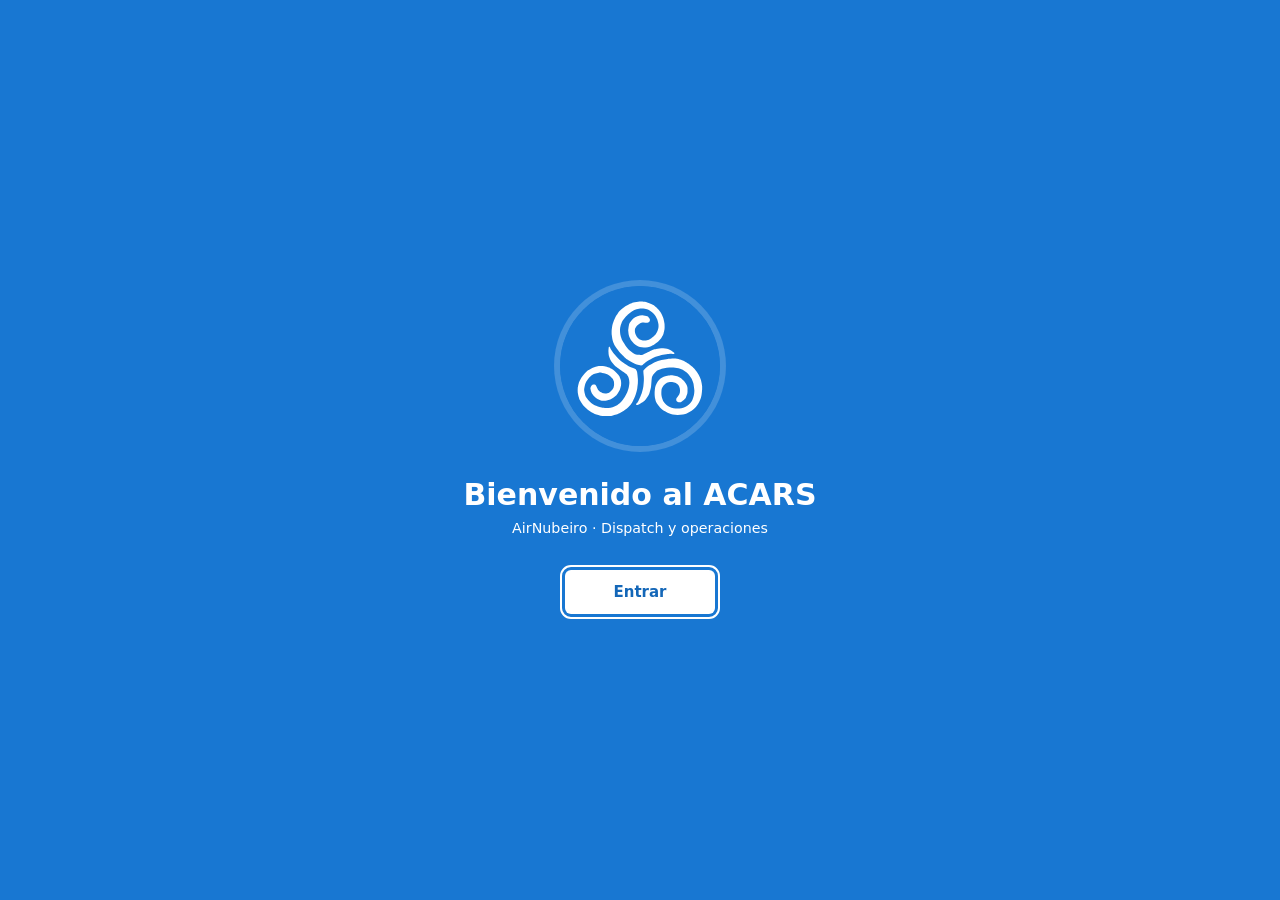
==== commit 544ffd3d: "release 6.1.0 Rediseño visual: portada del ACARS (una vez por sesión), barra superior de marca en AC" ====
--- a/index.html
+++ b/index.html
@@ -2,13 +2,13 @@
 <html lang="es">
 <head>
 <meta charset="UTF-8">
-<meta http-equiv="Content-Security-Policy" content="default-src 'self'; script-src 'self' 'sha256-5I/x5qls9bpE0oj8+HHIGtAUZbpPjoAK3fKgNx4mpUc=' 'sha256-jZfvN7XQyx+oZ5oyDeljckbnaI51RL57arJf/FlQ1NU='; style-src 'self' 'unsafe-inline' https://fonts.googleapis.com; font-src 'self' https://fonts.gstatic.com; img-src 'self' data: blob: https:; connect-src 'self' https: wss: ws:; frame-src 'self'; worker-src 'self'; manifest-src 'self'; object-src 'none'; base-uri 'none'; form-action 'none'">
+<meta http-equiv="Content-Security-Policy" content="default-src 'self'; script-src 'self' 'sha256-s6Ixexwn9ogxakknkVWdefuQv8d5sCZTHejabQKzwgE=' 'sha256-nh6G0ZFgxjKWoJ2xxK+r+l1fcipdssPPnFsiWGBsbc4='; style-src 'self' 'unsafe-inline' https://fonts.googleapis.com; font-src 'self' https://fonts.gstatic.com; img-src 'self' data: blob: https:; connect-src 'self' https: wss: ws:; frame-src 'self'; worker-src 'self'; manifest-src 'self'; object-src 'none'; base-uri 'none'; form-action 'none'">
 <meta name="viewport" content="width=device-width, initial-scale=1.0">
 <title>ACARS Dispatch — AirNubeiro</title>
 <!-- PWA -->
 <link rel="manifest" href="manifest.json">
-<meta name="theme-color" content="#111a20">
-<script data-boot>try{var m=localStorage.getItem('nbv_theme')||'auto',d=document.documentElement;d.dataset.theme=m==='auto'?(matchMedia('(prefers-color-scheme: light)').matches?'light':'dark'):m;if(/[?&]embed\b/.test(location.search)&&parent!==window)d.classList.add('embed')}catch(e){}</script>
+<meta name="theme-color" content="#f5f7f9">
+<script data-boot>try{var m=localStorage.getItem('nbv_theme')||'light',d=document.documentElement;d.dataset.theme=m==='auto'?(matchMedia('(prefers-color-scheme: light)').matches?'light':'dark'):m;if(/[?&]embed\b/.test(location.search)&&parent!==window)d.classList.add('embed')}catch(e){}</script>
 <meta name="apple-mobile-web-app-capable" content="yes">
 <meta name="apple-mobile-web-app-status-bar-style" content="black-translucent">
 <meta name="apple-mobile-web-app-title" content="ACARS DSP">
@@ -20,6 +20,17 @@
 <link rel="stylesheet" href="nbv-ui.css">
 </head>
 <body>
+<!-- ═══ PORTADA (6.1): una vez por sesión del navegador; una recarga en vuelo entra directa.
+     Viaja oculta: solo la muestra portadaInit() al final del script, con Entrar ya operativo ═══ -->
+<section class="portada" id="portada" aria-labelledby="portadaTit" hidden>
+  <div class="portada-c">
+    <img class="portada-logo" src="icons/nbv-mark.svg" alt="AirNubeiro" width="160" height="160">
+    <h1 class="portada-t" id="portadaTit">Bienvenido al ACARS</h1>
+    <p class="portada-s">AirNubeiro · Dispatch y operaciones</p>
+    <button type="button" class="portada-b" id="btnEntrar" data-click="portadaEntrar">Entrar</button>
+    <p class="portada-v" id="portadaVuelos" hidden></p>
+  </div>
+</section>
 <svg xmlns="http://www.w3.org/2000/svg" style="position:absolute;width:0;height:0;overflow:hidden" aria-hidden="true">
 <symbol id="i-plane" viewBox="0 0 24 24"><path d="M17.8 19.2 16 11l3.5-3.5C21 6 21.5 4 21 3c-1-.5-3 0-4.5 1.5L13 8 4.8 6.2c-.5-.1-.9.1-1.1.5l-.3.5c-.2.5-.1 1 .3 1.3L9 12l-2 3H4l-1 1 3 2 2 3 1-1v-3l3-2 3.5 5.3c.3.4.8.5 1.3.3l.5-.2c.4-.3.6-.7.5-1.2z"/></symbol>
 <symbol id="i-inbox" viewBox="0 0 24 24"><path d="M22 12h-6l-2 3h-4l-2-3H2"/><path d="M5.45 5.11 2 12v6a2 2 0 0 0 2 2h16a2 2 0 0 0 2-2v-6l-3.45-6.89A2 2 0 0 0 16.76 4H7.24a2 2 0 0 0-1.79 1.11z"/></symbol>
@@ -57,28 +68,28 @@
 
 <div class="shell" id="shell">
 
-  <!-- ═══ RAIL / NAVEGACIÓN ═══ -->
-  <aside class="rail" aria-label="Navegación principal">
-    <div class="brand" title="AirNubeiro ACARS"><img src="icons/nbv-mark.png" alt="AirNubeiro" width="40" height="40"></div>
-    <nav class="nav">
+  <!-- ═══ BARRA DE MARCA: logo, nombre, menú, tema, ajustes y estado de Hoppie ═══ -->
+  <header class="appbar">
+    <div class="ab-brand" title="AirNubeiro ACARS"><img src="icons/nbv-mark.svg" alt="" width="32" height="32"><span class="ab-name">AirNubeiro <b>ACARS</b></span></div>
+    <nav class="nav" aria-label="Navegación principal">
       <button class="nav-i on" data-v="occ" data-click="uiGo|occ" aria-label="Flota en vivo"><svg class="ic"><use href="#i-plane"/></svg><span>Flota</span></button>
       <button class="nav-i" data-v="msgs" data-click="uiGo|msgs" aria-label="Mensajes"><svg class="ic"><use href="#i-inbox"/></svg><span>Mensajes</span><span class="tb" id="rxTab">0</span></button>
       <button class="nav-i" data-v="info" data-click="uiGo|info" aria-label="Meteorología"><svg class="ic"><use href="#i-cloud-sun"/></svg><span>Meteo</span></button>
       <button class="nav-i" data-v="dsp" data-click="uiGo|dsp" aria-label="Dispatch"><svg class="ic"><use href="#i-clipboard"/></svg><span>Dispatch</span></button>
     </nav>
-    <div class="rail-foot">
+    <div class="ab-r">
       <button class="nav-i nav-theme" id="btnTheme" data-theme-ico="label" data-click="NBV.ui.theme.cycle" title="Tema"><svg class="ic"><use href="#i-sun"/></svg><span>Tema</span></button>
       <button class="nav-i" data-v="cfg" id="btnCfg" data-click="toggleCfg" aria-label="Ajustes"><svg class="ic"><use href="#i-settings"/></svg><span>Ajustes</span></button>
-    </div>
-  </aside>
-
-  <!-- ═══ BARRA SUPERIOR ═══ -->
-  <header class="top">
+      <div class="sb idle" id="sBar" role="status" aria-live="polite"><div class="d"></div><span id="sTxt">Configura logon y callsign</span></div>
+    </div>
+  </header>
+
+  <!-- ═══ FRANJA DE VISTA: título y controles ═══ -->
+  <div class="viewbar">
     <div class="top-t">
       <h1 id="viewTitle">Flota en vivo</h1>
-      <div class="sub" id="viewSub">AirNubeiro ACARS · v6.0.0</div>
-    </div>
-    <div class="sb idle" id="sBar" role="status" aria-live="polite"><div class="d"></div><span id="sTxt">Configura logon y callsign</span></div>
+      <div class="sub" id="viewSub">AirNubeiro ACARS · v6.1.0</div>
+    </div>
     <div class="top-r">
       <button class="pill" id="pillMon" data-click="uiFleetToggle" title="Monitor de flota (OPS Center)"><span class="pd"></span><span class="pl-t" id="pillMonTxt">Monitor detenido</span></button>
       <button class="pill" id="btnAuto" data-click="toggleAutoPoll" title="Recepción automática de mensajes (auto-poll)"><span id="autoIco"><svg class="ic"><use href="#i-clock"/></svg></span><span class="pl-t">Recepción manual</span></button>
@@ -88,7 +99,7 @@
       <button class="ib" id="btnStream" data-click="openStream" title="Modo Stream (F11)" aria-label="Modo Stream (F11)"><svg class="ic"><use href="#i-tv"/></svg></button>
       <button class="btn-pri" id="btnCompose" data-click="uiComposer|$true"><svg class="ic"><use href="#i-pen"/></svg>Redactar</button>
     </div>
-  </header>
+  </div>
 
   <!-- ═══ CONTENIDO ═══ -->
   <main class="main" id="main">
@@ -394,7 +405,7 @@
             <div class="cfg-mod-status" id="setStatus" role="status" aria-live="polite"></div>
           </div>
         </div>
-        <div class="set-foot"><span><b>AirNubeiro</b> ACARS Dispatch v6.0.0</span><span>Creado por Varo para AirNubeiro — Todos los derechos reservados © 2026</span></div>
+        <div class="set-foot"><span><b>AirNubeiro</b> ACARS Dispatch v6.1.0</span><span>Creado por Varo para AirNubeiro — Todos los derechos reservados © 2026</span></div>
       </div>
     </section>
   </main>
@@ -501,8 +512,8 @@
 ${o.map(l=>`${l.callsign} ${fmtFreq(l.atcSession?.frequency)}`).join(`
 `)}
 `:`NO ATC ONLINE EN ${e}
-`}else if(t==="metar"){n=`METAR ${e}`,ss("snd",`METAR ${e}...`);try{s=await NBV.wx.metarLatest(e)||"No METAR available"}catch(a){s=await hoppieInfo("METAR",e)||`METAR no disponible (${a.message})`}}else if(t==="taf"){n=`TAF ${e}`,ss("snd",`TAF ${e}...`);try{s=await NBV.wx.taf(e)||"No TAF available"}catch(a){s=await hoppieInfo("TAF",e)||`TAF no disponible (${a.message})`}}else t==="atis-ivao"?(n=`ATIS IVAO ${e}`,ss("snd",`ATIS IVAO ${e}...`),s=await ivaoAtis(e)||await hoppieInfo("IVAOATIS",e)||`Sin ATIS IVAO para ${e}`):t==="atis-vatsim"&&(n=`ATIS VATSIM ${e}`,ss("snd",`ATIS VATSIM ${e}...`),s=await hoppieInfo("VATATIS",e)||`Sin ATIS VATSIM para ${e}`);$("qdTitle").innerHTML=`<span class="ico">${esc(n.substring(0,2))}</span> ${esc(n.substring(2))}`,$("qdBody").textContent=s,qdLastBody=s,ss("ok",`✓ ${n}`),notifySound()}catch(n){$("qdBody").textContent=`Error: ${n.message}`,ss("err",`✗ ${n.message}`),errorSound()}}function qdSendTelex(){return sendChunked($("qdTo").value.trim().toUpperCase(),qdLastBody,"QD",$("qdSend"))}let dspMessages=[],dspOFP=null;async function fetchDispatch(){const t=$("dspSb").value.trim(),e=$("dspTo").value.trim().toUpperCase();if(!t){ss("err","✗ Introduce usuario/ID de SimBrief");return}if(!e){ss("err","✗ Introduce callsign destino");return}if(!$("cL").value.trim()||!$("cS").value.trim()){ss("err","✗ Configura logon y callsign primero");return}$("dspFetch").disabled=!0,$("dspLoad").style.display="block",$("dspSum").style.display="none",$("dspCards").style.display="none",$("dspAll").style.display="none",dspMessages=[],ss("snd","Obteniendo OFP...");try{const s=/^\d+$/.test(t)?`userid=${t}`:`username=${encodeURIComponent(t)}`,a=`${SIMBRIEF_API}?${s}&json=1`,c=NBV.net.route(a),o=await fetch(c,{signal:AbortSignal.timeout(15e3)});try{dspOFP=await o.json()}catch{dspOFP=null}const l=String(dspOFP?.fetch?.status||"");if(!o.ok||!dspOFP||l.startsWith("Error"))throw new Error(l||`SimBrief HTTP ${o.status}`);const i=dspOFP,d=i.origin?.icao_code||"????",u=i.destination?.icao_code||"????",A=i.alternate?.icao_code||"????",f=i.aircraft?.icaocode||"????",C=(i.general?.icao_airline||"")+(i.general?.flight_number||""),y=i.general?.costindex||"N/A",M=i.weights?.pax_count||"0",F=i.weights?.cargo||"0",rt=i.general?.route||"",p=i.params?.units==="lbs"?"LBS":"KG",G=i.weights?.oew||"0",W=i.weights?.est_zfw||"0",P=i.weights?.est_tow||"0",U=i.weights?.est_ldw||"0",H=i.weights?.payload||"0",j=i.fuel?.plan_ramp||"0",X=i.fuel?.enroute_burn||"0",z=i.fuel?.reserve||"0",K=i.fuel?.alternate_burn||"0",Y=i.fuel?.contingency||"0",J=i.fuel?.extra||"0",Q=i.fuel?.min_takeoff||"0",Z=i.times?.est_time_enroute?formatSeconds(i.times.est_time_enroute):"N/A";$("dspSumRows").innerHTML=[r("Vuelo",`${C} · ${f}`),r("Ruta",`${d} → ${u} (ALT: ${A})`),r("Tiempo en ruta",Z),r("CI",y),r("PAX / Cargo",`${M} pax · ${Number(F).toLocaleString()} ${p}`),r("TOW / LDW",`${Number(P).toLocaleString()} / ${Number(U).toLocaleString()} ${p}`),r("Block Fuel",`${Number(j).toLocaleString()} ${p}`)].join(""),$("dspSum").style.display="block";const tt=[`=== LOADSHEET ${C} ===`,`ACFT: ${f}  CI: ${y}`,`${d}/${u}  ALT: ${A}`,`PAX: ${M}  CARGO: ${Number(F).toLocaleString()}${p}`,"---",`OEW:     ${pad(G,8)} ${p}`,`PAYLOAD: ${pad(H,8)} ${p}`,`ZFW:     ${pad(W,8)} ${p}`,`TOW:     ${pad(P,8)} ${p}`,`LDW:     ${pad(U,8)} ${p}`,"--- FUEL ---",`BLOCK:   ${pad(j,8)} ${p}`,`TRIP:    ${pad(X,8)} ${p}`,`CONT:    ${pad(Y,8)} ${p}`,`ALTN:    ${pad(K,8)} ${p}`,`RESERVE: ${pad(z,8)} ${p}`,`EXTRA:   ${pad(J,8)} ${p}`,`MIN T/O: ${pad(Q,8)} ${p}`].join(`
-`);dspMessages.push({id:"load",label:"LOADSHEET",icon:"📦",body:tt,sent:!1});const et=i.weather?.orig_metar||"N/A",nt=i.weather?.dest_metar||"N/A",st=i.weather?.altn_metar||"N/A",_=i.weather?.orig_taf||"",q=i.weather?.dest_taf||"",x=await NBV.ivao.atisBest(d).catch(()=>null),at=[`=== WX BRIEFING ${C} ===`,x?`ATIS ${x.station}${x.letter?" INFO "+x.letter:""}: ${x.text}`:"",`DEP ${d} METAR:`,et,_?`TAF: ${_.substring(0,200)}`:"","",`ARR ${u} METAR:`,nt,q?`TAF: ${q.substring(0,200)}`:"","",`ALT ${A} METAR:`,st].filter(Boolean).join(`
+`}else if(t==="metar"){n=`METAR ${e}`,ss("snd",`METAR ${e}...`);try{s=await NBV.wx.metarLatest(e)||"No METAR available"}catch(a){s=await hoppieInfo("METAR",e)||`METAR no disponible (${a.message})`}}else if(t==="taf"){n=`TAF ${e}`,ss("snd",`TAF ${e}...`);try{s=await NBV.wx.taf(e)||"No TAF available"}catch(a){s=await hoppieInfo("TAF",e)||`TAF no disponible (${a.message})`}}else t==="atis-ivao"?(n=`ATIS IVAO ${e}`,ss("snd",`ATIS IVAO ${e}...`),s=await ivaoAtis(e)||await hoppieInfo("IVAOATIS",e)||`Sin ATIS IVAO para ${e}`):t==="atis-vatsim"&&(n=`ATIS VATSIM ${e}`,ss("snd",`ATIS VATSIM ${e}...`),s=await hoppieInfo("VATATIS",e)||`Sin ATIS VATSIM para ${e}`);$("qdTitle").innerHTML=`<span class="ico">${esc(n.substring(0,2))}</span> ${esc(n.substring(2))}`,$("qdBody").textContent=s,qdLastBody=s,ss("ok",`✓ ${n}`),notifySound()}catch(n){$("qdBody").textContent=`Error: ${n.message}`,ss("err",`✗ ${n.message}`),errorSound()}}function qdSendTelex(){return sendChunked($("qdTo").value.trim().toUpperCase(),qdLastBody,"QD",$("qdSend"))}let dspMessages=[],dspOFP=null;async function fetchDispatch(){const t=$("dspSb").value.trim(),e=$("dspTo").value.trim().toUpperCase();if(!t){ss("err","✗ Introduce usuario/ID de SimBrief");return}if(!e){ss("err","✗ Introduce callsign destino");return}if(!$("cL").value.trim()||!$("cS").value.trim()){ss("err","✗ Configura logon y callsign primero");return}$("dspFetch").disabled=!0,$("dspLoad").style.display="block",$("dspSum").style.display="none",$("dspCards").style.display="none",$("dspAll").style.display="none",dspMessages=[],ss("snd","Obteniendo OFP...");try{const s=/^\d+$/.test(t)?`userid=${t}`:`username=${encodeURIComponent(t)}`,a=`${SIMBRIEF_API}?${s}&json=1`,c=NBV.net.route(a),o=await fetch(c,{signal:AbortSignal.timeout(15e3)});try{dspOFP=await o.json()}catch{dspOFP=null}const l=String(dspOFP?.fetch?.status||"");if(!o.ok||!dspOFP||l.startsWith("Error"))throw new Error(l||`SimBrief HTTP ${o.status}`);const i=dspOFP,d=i.origin?.icao_code||"????",u=i.destination?.icao_code||"????",A=i.alternate?.icao_code||"????",f=i.aircraft?.icaocode||"????",C=(i.general?.icao_airline||"")+(i.general?.flight_number||""),y=i.general?.costindex||"N/A",M=i.weights?.pax_count||"0",F=i.weights?.cargo||"0",rt=i.general?.route||"",p=i.params?.units==="lbs"?"LBS":"KG",G=i.weights?.oew||"0",H=i.weights?.est_zfw||"0",P=i.weights?.est_tow||"0",U=i.weights?.est_ldw||"0",W=i.weights?.payload||"0",_=i.fuel?.plan_ramp||"0",X=i.fuel?.enroute_burn||"0",z=i.fuel?.reserve||"0",K=i.fuel?.alternate_burn||"0",Y=i.fuel?.contingency||"0",J=i.fuel?.extra||"0",Q=i.fuel?.min_takeoff||"0",Z=i.times?.est_time_enroute?formatSeconds(i.times.est_time_enroute):"N/A";$("dspSumRows").innerHTML=[r("Vuelo",`${C} · ${f}`),r("Ruta",`${d} → ${u} (ALT: ${A})`),r("Tiempo en ruta",Z),r("CI",y),r("PAX / Cargo",`${M} pax · ${Number(F).toLocaleString()} ${p}`),r("TOW / LDW",`${Number(P).toLocaleString()} / ${Number(U).toLocaleString()} ${p}`),r("Block Fuel",`${Number(_).toLocaleString()} ${p}`)].join(""),$("dspSum").style.display="block";const tt=[`=== LOADSHEET ${C} ===`,`ACFT: ${f}  CI: ${y}`,`${d}/${u}  ALT: ${A}`,`PAX: ${M}  CARGO: ${Number(F).toLocaleString()}${p}`,"---",`OEW:     ${pad(G,8)} ${p}`,`PAYLOAD: ${pad(W,8)} ${p}`,`ZFW:     ${pad(H,8)} ${p}`,`TOW:     ${pad(P,8)} ${p}`,`LDW:     ${pad(U,8)} ${p}`,"--- FUEL ---",`BLOCK:   ${pad(_,8)} ${p}`,`TRIP:    ${pad(X,8)} ${p}`,`CONT:    ${pad(Y,8)} ${p}`,`ALTN:    ${pad(K,8)} ${p}`,`RESERVE: ${pad(z,8)} ${p}`,`EXTRA:   ${pad(J,8)} ${p}`,`MIN T/O: ${pad(Q,8)} ${p}`].join(`
+`);dspMessages.push({id:"load",label:"LOADSHEET",icon:"📦",body:tt,sent:!1});const et=i.weather?.orig_metar||"N/A",nt=i.weather?.dest_metar||"N/A",st=i.weather?.altn_metar||"N/A",j=i.weather?.orig_taf||"",q=i.weather?.dest_taf||"",x=await NBV.ivao.atisBest(d).catch(()=>null),at=[`=== WX BRIEFING ${C} ===`,x?`ATIS ${x.station}${x.letter?" INFO "+x.letter:""}: ${x.text}`:"",`DEP ${d} METAR:`,et,j?`TAF: ${j.substring(0,200)}`:"","",`ARR ${u} METAR:`,nt,q?`TAF: ${q.substring(0,200)}`:"","",`ALT ${A} METAR:`,st].filter(Boolean).join(`
 `);dspMessages.push({id:"wx",label:"WX BRIEFING",icon:"🌤️",body:at,sent:!1}),ss("snd","WX en-ruta...");let h=`=== WX EN-ROUTE ${d}-${u} ===
 `;try{try{const g=await NBV.wx.metarLatest(u);g?h+=`DEST ${u} METAR:
 ${g}
@@ -510,20 +521,20 @@
 `}catch(g){console.warn("[DISPATCH] METAR de destino:",g);try{const T=await hReq("SERVER","inforeq",`METAR ${u}`);T.toLowerCase().startsWith("ok")&&(h+=`DEST ${u} METAR:
 ${T.substring(2).trim()}
 `)}catch{h+=`DEST ${u}: Unable to fetch METAR
-`}}try{const L=(await(await ivaoFetch()).json()).clients?.atcs||[],R=u.substring(0,4),B=d.substring(0,2),w=u.substring(0,2),N=L.filter(S=>{if(!S.callsign)return!1;const b=S.callsign.toUpperCase();if(!b.includes("_CTR")&&!b.includes("_FSS"))return!1;const I=b.substring(0,2);return I===B||I===w}),E=L.filter(S=>{if(!S.callsign)return!1;const b=S.callsign.toUpperCase();return b.startsWith(R)?!b.includes("_GND")&&!b.includes("_DEL"):!1});if(N.length){h+=`--- CTR/FSS EN RUTA ---
+`}}try{const L=(await(await ivaoFetch()).json()).clients?.atcs||[],R=u.substring(0,4),B=d.substring(0,2),I=u.substring(0,2),N=L.filter(S=>{if(!S.callsign)return!1;const b=S.callsign.toUpperCase();if(!b.includes("_CTR")&&!b.includes("_FSS"))return!1;const w=b.substring(0,2);return w===B||w===I}),E=L.filter(S=>{if(!S.callsign)return!1;const b=S.callsign.toUpperCase();return b.startsWith(R)?!b.includes("_GND")&&!b.includes("_DEL"):!1});if(N.length){h+=`--- CTR/FSS EN RUTA ---
 `;for(const S of N.slice(0,10))h+=`${S.callsign}
 `}if(E.length){h+=`--- ATC DESTINO ${u} ---
 `;for(const S of E)h+=`${S.callsign}
 `}!N.length&&!E.length&&(h+=`NO ATC EN RUTA NI DESTINO
 `)}catch{}}catch(g){h+=`Error: ${g.message}`}dspMessages.push({id:"wxenr",label:"WX EN-ROUTE",icon:"🛫",body:h,sent:!1}),ss("snd","Trafico IVAO...");let v=`=== TRAFFIC ${u} ===
-`;try{const T=await(await ivaoFetch()).json(),L=T.clients?.pilots||[],R=L.filter(m=>m.flightPlan?.arrivalId===u),B=L.filter(m=>m.flightPlan?.departureId===u),w=R.length,N=B.length,E=w+N,S=E===0?"NINGUNO":E<=3?"BAJO":E<=8?"MODERADO":"ALTO";if(v+=`TRAFICO ${S} (${E} total)
-`,v+=`LLEGADAS: ${w}  |  SALIDAS: ${N}
-`,w>0){v+=`--- ARR ---
+`;try{const T=await(await ivaoFetch()).json(),L=T.clients?.pilots||[],R=L.filter(m=>m.flightPlan?.arrivalId===u),B=L.filter(m=>m.flightPlan?.departureId===u),I=R.length,N=B.length,E=I+N,S=E===0?"NINGUNO":E<=3?"BAJO":E<=8?"MODERADO":"ALTO";if(v+=`TRAFICO ${S} (${E} total)
+`,v+=`LLEGADAS: ${I}  |  SALIDAS: ${N}
+`,I>0){v+=`--- ARR ---
 `;for(const m of R.slice(0,8)){const k=m.callsign||"???",O=m.flightPlan,D=O?.departureId||"????",V=O?.aircraftId||"????",ot=m.lastTrack?.groundSpeed||0,it=m.lastTrack?.altitude||0;v+=`${k} ${V} FROM ${D} GS${ot} FL${Math.round(it/100)}
 `}}if(N>0){v+=`--- DEP ---
 `;for(const m of B.slice(0,8)){const k=m.callsign||"???",O=m.flightPlan,D=O?.arrivalId||"????",V=O?.aircraftId||"????";v+=`${k} ${V} TO ${D}
-`}}const b=T.clients?.atcs||[],I=matchAtc(b,u);if(I.length>0){v+=`--- ATC ONLINE ---
-`;for(const m of I)v+=`${m.callsign}
+`}}const b=T.clients?.atcs||[],w=matchAtc(b,u);if(w.length>0){v+=`--- ATC ONLINE ---
+`;for(const m of w)v+=`${m.callsign}
 `}else v+=`ATC: NO HAY ATC ONLINE EN ${u}
 `}catch(g){v+=`Error obteniendo trafico: ${g.message}`}dspMessages.push({id:"traf",label:"TRAFFIC",icon:"📡",body:v,sent:!1}),renderDispatchCards(),$("dspAll").style.display="block",ss("ok",`✓ Dispatch generado — ${dspMessages.length} mensajes`),notifySound()}catch(n){ss("err",`✗ SimBrief: ${n.message}`),errorSound()}$("dspLoad").style.display="none",$("dspFetch").disabled=!1}function renderDispatchCards(){const t=$("dspCards");t.innerHTML="",t.style.display="flex";for(const e of dspMessages){const n=document.createElement("div");n.className="dsp-card",n.id=`dsp-${e.id}`,n.innerHTML=`
       <h4><span class="ico">${esc(e.icon)}</span> ${esc(e.label)}</h4>
@@ -542,7 +553,7 @@
 ${e.text}`:""}async function ivaoAtisSynthetic(t){try{const e=NBV.wx.atisFromMetar(t,await NBV.wx.metarLatest(t));if(e)return`[ATIS SINTETICO ${String(t).toUpperCase()}]
 ${e}`}catch{}return""}async function sendChunked(t,e,n,s){if(!t)return ss("err","✗ Indica callsign destino"),!1;if(!e)return ss("err","✗ Primero genera un resultado"),!1;if(!$("cL").value.trim()||!$("cS").value.trim())return ss("err","✗ Configura logon y callsign"),!1;s&&(s.textContent="Enviando…");const a=splitMsg(e,480);let c=!0;for(let o=0;o<a.length;o++){const l=a.length>1?`[${o+1}/${a.length}] `:"";try{const i=await hReq(t,"telex",l+a[o]);if(!hoppieOk(i)){c=!1,ss("err",`✗ ${i}`);break}addMsg("tx",{cls:"out",type:"TELEX",badge:"b-tx",route:`${$("cS").value.toUpperCase()} → ${t}`,body:`[${n}] ${l}${a[o]}`,time:ts(),st:"✓ OK",ok:!0}),o<a.length-1&&await sleep(400)}catch(i){c=!1,ss("err",`✗ ${i.message}`);break}}return s&&(c?(s.textContent="✓ Enviado",s.className="dsp-send sent",ss("ok",`✓ TELEX → ${t}`)):(s.textContent="✗ Error",s.className="dsp-send fail",errorSound(),setTimeout(()=>{s.textContent="Enviar TELEX",s.className="dsp-send"},2e3))),c}function renderTemplates(){NBV.tpl.render("tplTelex",["telex","pdc"],tplPickTelex,"tp"),NBV.tpl.render("tplCpdlc",["cpdlc"],tplPickCpdlc,"tp cp")}async function tplPickTelex(t){$("txM").value=(await NBV.tpl.fill(t,{cs:$("txD").value.trim(),ofp:dspOFP})).substring(0,500),$("txM").focus(),$("txM").dispatchEvent(new Event("input",{bubbles:!0}))}async function tplPickCpdlc(t){$("cpM").value=(await NBV.tpl.fill(t,{cs:$("cpD").value.trim()})).toUpperCase().replace(/\n/g," "),$("cpM").focus(),updBtn()}const UI_VIEWS={occ:["Flota en vivo","Vuelos NBV en IVAO, en tiempo real"],msgs:["Mensajes","TELEX y CPDLC recibidos y enviados"],info:["Meteorología","METAR, TAF y ATIS bajo demanda"],dsp:["Dispatch","OFP, tráfico, ruta y conexiones para tus pilotos"],cfg:["Ajustes","Estación, avisos e integraciones"]};let uiView="occ",uiPrevView="occ";const uiLast={};function uiGo(t){UI_VIEWS[t]||(t="occ"),t!=="cfg"&&(uiPrevView=t),uiView=t,document.querySelectorAll(".nav-i[data-v]").forEach(e=>{const n=e.dataset.v===t;e.classList.toggle("on",n),n?e.setAttribute("aria-current","page"):e.removeAttribute("aria-current")}),document.querySelectorAll(".main > .view").forEach(e=>e.classList.toggle("on",e.id==="p-"+t)),$("viewTitle").textContent=UI_VIEWS[t][0],$("viewSub").textContent=UI_VIEWS[t][1],t==="msgs"&&$("p-rx").classList.contains("on")&&rxReset(),t==="cfg"&&typeof uiAcRender=="function"&&uiAcRender();try{$("main").scrollTop=0}catch{}}function uiAutoPill(){const t=$("btnAuto"),e=!!autoPoll;t.classList.toggle("poll-on",e),t.setAttribute("aria-pressed",String(e)),t.innerHTML=`<span id="autoIco">${e?'<span class="dot-pulse"></span>':NBV.ui.icon("clock")}</span><span class="pl-t">${e?"Recepción automática":"Recepción manual"}</span>`}function uiWide(){try{return window.matchMedia("(min-width: 1181px)").matches}catch{return!0}}function uiComposer(t=!0){uiWide()||($("composer").classList.toggle("open",t),document.body.classList.toggle("cmp-open",t)),t&&setTimeout(()=>{const n=$("p-cpdlc").classList.contains("on")?$("cpD").value?$("cpM"):$("cpD"):$("txD").value?$("txM"):$("txD");try{n.focus()}catch{}},80)}function uiPickCs(t){t=NBV.acars.to(t);for(const e of["txD","cpD"])$(e).value=t,$(e).dispatchEvent(new Event("input",{bubbles:!0}));uiHoppieCheck(100),document.querySelectorAll("#cmpFlights .chip").forEach(e=>e.classList.toggle("on",NBV.acars.to(e.dataset.cs)===t));try{($("p-cpdlc").classList.contains("on")?$("cpM"):$("txM")).focus()}catch{}}function uiCompose(t){t&&uiPickCs(t),sw("telex"),uiComposer(!0)}function uiActiveForm(){const t=document.activeElement;for(const e of["info","telex","cpdlc"])if(t&&$("p-"+e)?.contains(t))return e;return $("p-cpdlc").classList.contains("on")?"cpdlc":"telex"}function uiOps(){try{const t=$("occFrame")?.contentWindow;return t&&typeof t.opsUiState=="function"?t:null}catch{return null}}function uiFleetToggle(){if(!$("cL").value.trim()||!$("cS").value.trim()){ss("err","✗ Configura logon y callsign"),uiGo("cfg");return}const t=uiOps();if(!t){ss("snd","OPS Center cargando…");return}t.toggleMonitor(),setTimeout(uiTick,60)}function uiFleet(t){uiGo("occ");const e=uiOps();e&&(t==="aoc"?e.toggleAoc():t==="cfg"&&e.toggleCfg())}function uiTick(){const t=uiOps();let e=null;try{e=t?t.opsUiState():null}catch{}const n=!!e?.running;if(uiLast.run!==n||uiLast.total!==e?.total){uiLast.run=n,uiLast.total=e?.total,$("pillMon").classList.toggle("live",n),$("pillMonTxt").textContent=n?e.total?`Monitor · ${e.total} en vuelo`:"Monitor activo":"Monitor detenido";const a=$("btnMon");a.className=n?"btn live":"btn-pri",a.innerHTML=NBV.ui.icon(n?"stop":"play")+`<span>${n?"Detener monitor":"Iniciar monitor"}</span>`}if(e){$("kAct").textContent=e.total,$("kPre").textContent=e.pre,$("kEnr").textContent=e.enr,$("kDsc").textContent=e.dsc,$("kLnd").textContent=e.lnd,$("fleetSt").textContent=e.status||"";const a=e.list.map(c=>c.cs+c.phase).join();if(uiLast.list!==a){uiLast.list=a;const c=$("txD").value.trim().toUpperCase();$("cmpFlights").innerHTML=e.list.map(o=>`<button type="button" class="chip ph-${esc(o.phase.toLowerCase())}${o.cs===c?" on":""}" data-cs="${esc(o.cs)}" data-click="uiPickCs|${esc(o.cs)}" title="${esc(o.dep)} → ${esc(o.arr)}${NBV.acars.to(o.cs)!==o.cs?" · ACARS "+esc(NBV.acars.to(o.cs)):""}"><i></i>${esc(o.cs)}</button>`).join("")}}const s=NBV.ui.stats.get();$("tFl").textContent=s.fl.length,$("tTx").textContent=s.tx,$("tRx").textContent=s.rx,$("tSvc").textContent=NBV.ui.stats.fmtSvc(s.svc),uiOnboard(e)}function uiOnboard(t){if(t===void 0)try{t=uiOps()?.opsUiState()}catch{t=null}const e=[{done:!!($("cL").value.trim()&&$("cS").value.trim()),t:"Conecta tu estación Hoppie",a:"Configurar",f:"uiOnbCfg"},{done:!!t?.running,t:"Inicia el monitor de flota",a:"Iniciar",f:"uiFleetToggle"},{done:!!autoPoll,t:"Activa la recepción automática",a:"Activar",f:"toggleAutoPoll"},{done:!!soundOn&&$("sndMode").value!=="off",t:"Mantén los avisos sonoros",a:"Activar",f:"uiSoundOn"}],n=e.filter(a=>a.done).length,s=e.map(a=>+a.done).join("");uiLast.onb!==s&&(uiLast.onb=s,$("onb").hidden=n===e.length,$("onbProg").textContent=`${n} de ${e.length}`,$("onbBar").style.width=n/e.length*100+"%",$("onbList").innerHTML=e.map(a=>`<li class="${a.done?"done":""}"><span class="ck">${NBV.ui.icon("check")}</span><span>${esc(a.t)}</span><button type="button" class="btn" data-click="${esc(a.f)}">${esc(a.a)}</button></li>`).join(""))}function uiSoundOn(){soundOn||toggleSound(),$("sndMode").value==="off"&&($("sndMode").value="all",saveCfg()),uiOnboard()}function uiObserve(){const t=()=>{const e=n=>n&&n.style.display&&n.style.display!=="none";$("dspEmpty").hidden=[...$("dspOut").children].some(n=>n.id!=="dspEmpty"&&e(n)),$("inEmpty").hidden=!!e($("inR"))};try{const e=new MutationObserver(t);e.observe($("dspOut"),{attributes:!0,attributeFilter:["style"],subtree:!0}),e.observe($("inR"),{attributes:!0,attributeFilter:["style"]})}catch{}t()}function uiInit(){NBV.ui.snd(soundOn),uiGo("occ"),uiAutoPill(),uiObserve(),NBV.bus.on("compose",t=>uiCompose(t&&t.to)),NBV.bus.on("ops",()=>setTimeout(uiTick,30)),$("sndMode").addEventListener("change",()=>uiOnboard()),["cL","cS"].forEach(t=>$(t).addEventListener("input",()=>uiOnboard())),$("txD").addEventListener("input",()=>{const t=$("txD").value.trim().toUpperCase();document.querySelectorAll("#cmpFlights .chip").forEach(e=>e.classList.toggle("on",NBV.acars.to(e.dataset.cs)===t))}),document.addEventListener("keydown",t=>{t.key==="Escape"&&document.body.classList.contains("cmp-open")&&uiComposer(!1)}),$("occFrame").addEventListener("load",()=>setTimeout(uiTick,300)),NBV.logon.whenReady(()=>{try{localStorage.getItem("nbv_autopoll")==="1"&&!autoPoll&&$("cL").value.trim()&&$("cS").value.trim()&&toggleAutoPoll()}catch{}uiOnboard()}),uiHoppieInit(),uiV471Init(),uiTick(),setInterval(uiTick,1500)}let hpTimer=null,hpSeq=0,hpForce=!1;function uiHoppieCheck(t=700,e=!1){clearTimeout(hpTimer),hpForce=hpForce||e,hpTimer=setTimeout(uiHoppieRun,t)}async function uiHoppieRun(){const t=$("hpStatus"),n=($("p-cpdlc").classList.contains("on")?$("cpD"):$("txD")).value.trim().toUpperCase(),s=$("cS").value.trim().toUpperCase(),a=hpForce;if(hpForce=!1,n.length<3||!s){t.hidden=!0;return}const c=++hpSeq;t.hidden=!1,t.className="hp chk",t.innerHTML=`<i></i><div><span>Comprobando ${esc(n)} en Hoppie…</span></div>`;let o;try{o=await NBV.hoppie.check(n,s,a)}catch(d){c===hpSeq&&(t.className="hp unk",t.innerHTML=`<i></i><div><span>No se pudo consultar el estado en Hoppie (${esc(d.message)})</span></div>`);return}if(c!==hpSeq)return;const l=[];let i="ok";o.destOnline?l.push(`<b>${esc(n)}</b> conectado a Hoppie (${esc(o.net)}, desde hace ${esc(uiAgo(o.destAgo))})`):o.destOtherNets.length?(i="err",l.push(`<b>${esc(n)}</b> está en ${esc(o.destOtherNets.join("/"))} y tu estación en ${esc(o.net)}: no recibirá. Usa el mismo código Hoppie, o la misma red en «My ACARS Account».`)):(i="wrn",l.push(`<b>${esc(n)}</b> no está conectado a Hoppie. Los mensajes quedan en cola 24 h y le llegarán cuando el avión haga su primera petición (ATIS, METAR o LOGON).`)),o.stationOnline||(i==="ok"&&(i="wrn"),l.push(`Tu estación <b>${esc(s)}</b> no aparece conectada: activa la recepción automática para recibir respuestas y LOGON CPDLC.`)),o.pending.length?l.push(`<b>${o.pending.length}</b> pendiente${o.pending.length>1?"s":""} de entregar · ${Number(o.delivered)} entregado${o.delivered===1?"":"s"} (24 h)`):o.delivered&&l.push(`Todo entregado: ${Number(o.delivered)} mensaje${o.delivered===1?"":"s"} en 24 h`),t.className="hp "+i,t.innerHTML=`<i></i><div>${l.map(d=>`<span>${d}</span>`).join("")}</div><button type="button" class="ib" data-click="uiHoppieCheck|#0|$true" title="Volver a comprobar" aria-label="Volver a comprobar">${NBV.ui.icon("refresh")}</button>`}function uiHoppieInit(){["txD","cpD"].forEach(t=>$(t).addEventListener("input",()=>uiHoppieCheck(900))),document.querySelectorAll(".composer .tab").forEach(t=>t.addEventListener("click",()=>uiHoppieCheck(100))),setInterval(()=>{!$("hpStatus").hidden&&!document.hidden&&uiHoppieRun()},6e4)}function uiAgo(t){return String(t||"").replace(/\bdys?\b/g,"d").replace(/\bhrs?\b/g,"h").replace(/\bmns?\b/g,"min").replace(/,/g,"")}function uiAcRender(){const t=NBV.acars.map(),e=$("acMap");if(!e)return;const n=Object.entries(t);e.innerHTML=n.length?n.map(([s,a])=>`<div class="ac-row"><input class="uc" value="${esc(s)}" data-old="${esc(s)}" aria-label="Callsign IVAO" data-change="uiAcEdit|$el"><span aria-hidden="true">→</span><input class="uc" value="${esc(a)}" aria-label="Callsign ACARS" data-change="uiAcEdit|$el"><button type="button" class="ib" title="Quitar" aria-label="Quitar" data-click="uiAcDelete|${esc(s)}">${NBV.ui.icon("x")}</button></div>`).join(""):'<div class="cd-d" style="margin:0">Ningún piloto con callsign ACARS distinto.</div>'}function uiAcEdit(t){const e=t.closest(".ac-row"),[n,s]=e.querySelectorAll("input"),a=n.dataset.old;n.value=n.value.toUpperCase(),s.value=s.value.toUpperCase(),a&&a!==n.value&&NBV.acars.set(a,""),n.value&&NBV.acars.set(n.value,s.value),n.dataset.old=n.value,uiLast.list=""}function uiAcAdd(){const t=$("acMap");t.querySelector(".ac-row")||(t.innerHTML=""),t.insertAdjacentHTML("beforeend",`<div class="ac-row"><input class="uc" placeholder="IVAO (NBV11WT)" data-old="" aria-label="Callsign IVAO" data-change="uiAcEdit|$el"><span aria-hidden="true">→</span><input class="uc" placeholder="ACARS (NBV011)" aria-label="Callsign ACARS" data-change="uiAcEdit|$el"><button type="button" class="ib" title="Quitar" aria-label="Quitar" data-click="uiAcRemoveRow|$el">${NBV.ui.icon("x")}</button></div>`),t.querySelector(".ac-row:last-child input").focus()}const CPK="nbv_cpdlc",CP_OK=["WILCO","ROGER","AFFIRM"],CP_NO=["UNABLE","NEGATIVE"];function uiCpLoad(){try{return JSON.parse(localStorage.getItem(CPK))||[]}catch{return[]}}function uiCpSave(t){t=t.filter(e=>Date.now()-e.t<864e5).slice(-40);try{localStorage.setItem(CPK,JSON.stringify(t))}catch{}uiCpRender()}function uiCpdlcRef(t){const e=uiCpLoad().filter(n=>n.dir==="down"&&n.from===String(t).toUpperCase()&&n.st==="PENDIENTE").pop();return e?String(e.mid):""}function uiCpdlcSent(t,e,n,s,a){const c=uiCpLoad();t=String(t).toUpperCase(),c.push({dir:"up",to:t,mid:+e,resp:n,msg:s,ref:a?+a:null,t:Date.now(),st:n==="NE"||n==="N"?"INFO":"ABIERTO"}),a&&c.forEach(o=>{o.dir==="down"&&o.from===t&&o.mid===+a&&(o.st="RESPONDIDA")}),uiCpSave(c)}function uiCpdlcReply(t,e){const n=String(e||"").match(/^\/data2\/(\d+)\/(\d*)\/([A-Z]{1,2})\/([\s\S]*)$/);if(!n)return e;const[,s,a,c,o]=n,l=String(t).toUpperCase(),i=uiCpLoad(),d=a?[...i].reverse().find(u=>u.dir==="up"&&u.to===l&&u.mid===+a):null;if(d){acarsTaxiReply(l,a,o);const u=(o.match(/\b(WILCO|UNABLE|STANDBY|ROGER|AFFIRM|NEGATIVE)\b/)||[])[1];return u&&!(u==="STANDBY"&&d.st!=="ABIERTO")&&(d.st=u),uiCpSave(i),`${o}
 ↳ respuesta a #${a}: ${d.msg}`}return i.push({dir:"down",from:l,mid:+s,msg:o.trim(),t:Date.now(),st:/^(N|NE)$/.test(c)||/^(WILCO|UNABLE|STANDBY|ROGER|AFFIRM|NEGATIVE)\b/.test(o)?"INFO":"PENDIENTE"}),uiCpSave(i),`${o}${a?"":`
-(petición #${s} — tu próximo CPDLC a ${l} la responderá)`}`}function uiOnbCfg(){uiGo("cfg"),setTimeout(()=>$("cL").focus(),60)}function uiCpReply(t){uiPickCs(t),sw("cpdlc"),$("cpM").focus()}function uiCpClear(){localStorage.removeItem(CPK),uiCpRender()}function uiAcDelete(t){NBV.acars.set(t,""),uiAcRender()}function uiAcRemoveRow(t){t.closest(".ac-row").remove()}function uiCpRender(){const t=$("cpLog");if(!t)return;const e=uiCpLoad().slice(-12).reverse(),n=a=>CP_OK.includes(a)?"ok":CP_NO.includes(a)?"err":a==="ABIERTO"||a==="PENDIENTE"?"wrn":a==="STANDBY"?"inf":"",s=a=>new Date(a).toISOString().slice(11,16)+"z";t.innerHTML=e.length?'<div class="cmp-lbl">Diálogo CPDLC <button type="button" class="sm" data-click="uiCpClear">Vaciar</button></div>'+e.map(a=>a.dir==="up"?`<div class="cp-row"><span class="cp-d" title="Enviado">↑</span><div><b>${esc(a.to)}</b> <small>#${esc(a.mid)} · ${esc(s(a.t))}</small><div class="cp-m">${esc(a.msg)}</div></div><span class="cp-st ${esc(n(a.st))}">${esc(a.st)}</span></div>`:`<div class="cp-row${a.st==="PENDIENTE"?" act":""}"${a.st==="PENDIENTE"?` role="button" tabindex="0" title="Responder" data-click="uiCpReply|${esc(a.from)}"`:""}><span class="cp-d" title="Recibido">↓</span><div><b>${esc(a.from)}</b> <small>#${esc(a.mid)} · ${esc(s(a.t))}</small><div class="cp-m">${esc(a.msg)}</div></div><span class="cp-st ${esc(n(a.st))}">${esc(a.st)}</span></div>`).join(""):""}const uiDel=new Map;let uiDelT=null;const uiNorm=t=>String(t||"").replace(/\s+/g," ").trim().toUpperCase();function uiDeliveryWatch(t){if(t=String(t||"").trim().toUpperCase(),t.length<3)return;const e=uiDel.get(t)||{since:Date.now(),notified:new Set,init:!1};e.until=Date.now()+2*36e5,uiDel.set(t,e),clearTimeout(uiDelT),uiDelT=setTimeout(uiDeliveryRun,8e3)}function uiRxTime(t){const e=String(t).match(/(\d{2})-(\d{2}):(\d{2})/);if(!e)return 0;const n=new Date;let s=Date.UTC(n.getUTCFullYear(),n.getUTCMonth(),+e[1],+e[2],+e[3]);return s>Date.now()+864e5&&(s=Date.UTC(n.getUTCFullYear(),n.getUTCMonth()-1,+e[1],+e[2],+e[3])),s}async function uiDeliveryRun(){clearTimeout(uiDelT);const t=$("cS").value.trim().toUpperCase();if(!t||!uiDel.size)return;let e="IVAO";try{e=((await NBV.hoppie.online()).get(t)||[])[0]?.net||e}catch{}let n=!1;for(const[s,a]of uiDel){if(Date.now()>a.until){uiDel.delete(s);continue}let c;try{c=await NBV.hoppie.history(s,e)}catch{n=!0;continue}const o=c.filter(i=>i.from===t&&i.to===s&&uiRxTime(i.rx)>=a.since-18e4),l=o.filter(i=>i.relayed&&!a.notified.has(i.id));l.forEach(i=>{a.notified.add(i.id),uiMarkDelivered(s,i)}),l.length&&a.init?(NBV.sound.play("delivered"),ss("ok",`✓ ${s} ha recibido ${l.length} mensaje${l.length>1?"s":""} (${l.at(-1).relayed})`)):l.length&&(a.init=!0),a.init=!0,o.some(i=>!i.relayed)?n=!0:Date.now()-a.since>6e5&&uiDel.delete(s)}$("hpStatus").hidden||uiHoppieRun(),(n||uiDel.size)&&(uiDelT=setTimeout(uiDeliveryRun,n?45e3:9e4))}function uiMarkDelivered(t,e){let n=e.type==="cpdlc"?e.text.split("/").slice(4).join("/"):e.text;n=uiNorm(n).slice(0,20);for(const s of $("txL").querySelectorAll(".me")){if(s.dataset.dlv||!(s.querySelector(".mr")?.textContent||"").trim().endsWith(t))continue;const a=uiNorm(s.querySelector(".mb")?.textContent||"").replace(/^\[[A-Z]{1,2}\] /,"");if(n&&!a.includes(n.slice(0,14)))continue;s.dataset.dlv="1";const c=s.querySelector(".ms");return c&&(c.textContent+=` · Entregado ${e.relayed}`),saveList("tx"),!0}return!1}function uiV471Init(){uiAcRender(),uiCpRender(),NBV.bus.on("acars",()=>{$("acMap")?.contains(document.activeElement)||uiAcRender(),uiLast.list=""}),NBV.bus.on("sent",t=>uiDeliveryWatch(t&&t.to))}function occFrameReload(){const t=$("occFrame");t&&(t.src=String(t.src))}NBV.APP="ACARS",NBV.bus.on("cfg",()=>{NBV._applying=!0;try{cfgApplyFields(NBV.cfg.loadShared())}finally{NBV._applying=!1}updBtn()}),NBV.bus.on("apikey",apikeyRenderState),setInterval(opsMirrorStatus,2e3),NBV.bus.on("tpl",renderTemplates),NBV.bus.on("secret",()=>dcLoad()),loadCfg(),NBV.logon.load(),loadList("rx"),loadList("tx"),updBtn(),renderTemplates();{const t=uiCpLoad(),e=(Array.isArray(t)?t:[]).filter(s=>s&&s.dir==="up"&&Date.now()-s.t<864e5).map(s=>+s.mid).filter(s=>Number.isInteger(s)&&s>=1&&s<=999),n=e.length?Math.max(...e)+1:0;e.length&&($("cpId").value=n>999?1:Math.max(parseInt($("cpId").value)||1,n))}netCheckBanner(),apikeyRenderState(),uiInit(),setRenderBackup(),NBV.logon.whenReady(()=>{updBtn(),$("cL").value.trim()?ss("ok",`Estación ${$("cS").value||"???"} lista`):ss("idle","Configura tu estación Hoppie para empezar")}),NBV.update.watch(),"serviceWorker"in navigator&&navigator.serviceWorker.register("./sw.js").then(t=>console.log("SW registrado:",t.scope)).catch(t=>console.log("SW error:",t)),NBV.act.register(["uiGo","uiFleet","uiFleetToggle","uiComposer","uiPickCs","uiHoppieCheck","uiOnbCfg","uiSoundOn","sw","toggleCfg","toggleSound","NBV.ui.theme.cycle","NBV.ui.theme.set","NBV.tpl.edit","disconnectStation","doPoll","toggleAutoPoll","clr","sendTx","sendCp","cxSendTelex","uiCpReply","uiCpClear","acceptLogon","rejectLogon","standbyLogon","fetchDispatch","sendDispatchMsg","sendAllDispatch","qdFetch","qdSendTelex","fetchRouteInfo","riSendTelex","sendInfo","fwdInfo","manualCrewInfo","manualPaxConn","uiAcAdd","uiAcEdit","uiAcDelete","uiAcRemoveRow","acarsFsuipcOnToggle","phpvmsOnToggle","discordOnToggle","techlogOnToggle","discordTest","apikeyShowInput","apikeyOnInput","apikeyValidateAndSave","apikeyClear","apikeyCancelConfirm","setExport","setImportPick","setImportFile","setRestore","openStream","closeStream","occFrameReload"]);function setStatus(t,e=""){const n=$("setStatus");n&&(n.textContent=t,n.className="cfg-mod-status"+(e?" "+e:""))}function setRenderBackup(){const t=$("setRestoreBtn");t&&(t.hidden=!NBV.settings.hasBackup())}function setExport(){const t=NBV.settings.export(),e=Object.keys(t.keys).length,n=document.createElement("a");n.href=URL.createObjectURL(new Blob([JSON.stringify(t,null,1)],{type:"application/json"})),n.download=`nbv-ajustes-${t.version}-${t.exported.slice(0,10)}.json`,document.body.appendChild(n),n.click(),n.remove(),setTimeout(()=>URL.revokeObjectURL(n.href),5e3),setStatus(`Exportados ${e} grupos de ajustes, sin credenciales`,"ok")}function setImportPick(){const t=$("setFile");t.value="",t.click()}async function setImportFile(t){const e=t.files&&t.files[0];if(!e)return;const n=await e.text(),s=NBV.settings.validate(n);if(!s.ok){setStatus(`No se ha importado nada: ${s.error}`,"err"),NBV.security.event("ajustes-rechazados",s.error);return}const a=Object.keys(s.keys).length;if(!confirm(`¿Importar ${a} grupos de ajustes (v${s.version}, ${String(s.exported||"").slice(0,10)})?
+(petición #${s} — tu próximo CPDLC a ${l} la responderá)`}`}function uiOnbCfg(){uiGo("cfg"),setTimeout(()=>$("cL").focus(),60)}function uiCpReply(t){uiPickCs(t),sw("cpdlc"),$("cpM").focus()}function uiCpClear(){localStorage.removeItem(CPK),uiCpRender()}function uiAcDelete(t){NBV.acars.set(t,""),uiAcRender()}function uiAcRemoveRow(t){t.closest(".ac-row").remove()}function uiCpRender(){const t=$("cpLog");if(!t)return;const e=uiCpLoad().slice(-12).reverse(),n=a=>CP_OK.includes(a)?"ok":CP_NO.includes(a)?"err":a==="ABIERTO"||a==="PENDIENTE"?"wrn":a==="STANDBY"?"inf":"",s=a=>new Date(a).toISOString().slice(11,16)+"z";t.innerHTML=e.length?'<div class="cmp-lbl">Diálogo CPDLC <button type="button" class="sm" data-click="uiCpClear">Vaciar</button></div>'+e.map(a=>a.dir==="up"?`<div class="cp-row"><span class="cp-d" title="Enviado">↑</span><div><b>${esc(a.to)}</b> <small>#${esc(a.mid)} · ${esc(s(a.t))}</small><div class="cp-m">${esc(a.msg)}</div></div><span class="cp-st ${esc(n(a.st))}">${esc(a.st)}</span></div>`:`<div class="cp-row${a.st==="PENDIENTE"?" act":""}"${a.st==="PENDIENTE"?` role="button" tabindex="0" title="Responder" data-click="uiCpReply|${esc(a.from)}"`:""}><span class="cp-d" title="Recibido">↓</span><div><b>${esc(a.from)}</b> <small>#${esc(a.mid)} · ${esc(s(a.t))}</small><div class="cp-m">${esc(a.msg)}</div></div><span class="cp-st ${esc(n(a.st))}">${esc(a.st)}</span></div>`).join(""):""}const uiDel=new Map;let uiDelT=null;const uiNorm=t=>String(t||"").replace(/\s+/g," ").trim().toUpperCase();function uiDeliveryWatch(t){if(t=String(t||"").trim().toUpperCase(),t.length<3)return;const e=uiDel.get(t)||{since:Date.now(),notified:new Set,init:!1};e.until=Date.now()+2*36e5,uiDel.set(t,e),clearTimeout(uiDelT),uiDelT=setTimeout(uiDeliveryRun,8e3)}function uiRxTime(t){const e=String(t).match(/(\d{2})-(\d{2}):(\d{2})/);if(!e)return 0;const n=new Date;let s=Date.UTC(n.getUTCFullYear(),n.getUTCMonth(),+e[1],+e[2],+e[3]);return s>Date.now()+864e5&&(s=Date.UTC(n.getUTCFullYear(),n.getUTCMonth()-1,+e[1],+e[2],+e[3])),s}async function uiDeliveryRun(){clearTimeout(uiDelT);const t=$("cS").value.trim().toUpperCase();if(!t||!uiDel.size)return;let e="IVAO";try{e=((await NBV.hoppie.online()).get(t)||[])[0]?.net||e}catch{}let n=!1;for(const[s,a]of uiDel){if(Date.now()>a.until){uiDel.delete(s);continue}let c;try{c=await NBV.hoppie.history(s,e)}catch{n=!0;continue}const o=c.filter(i=>i.from===t&&i.to===s&&uiRxTime(i.rx)>=a.since-18e4),l=o.filter(i=>i.relayed&&!a.notified.has(i.id));l.forEach(i=>{a.notified.add(i.id),uiMarkDelivered(s,i)}),l.length&&a.init?(NBV.sound.play("delivered"),ss("ok",`✓ ${s} ha recibido ${l.length} mensaje${l.length>1?"s":""} (${l.at(-1).relayed})`)):l.length&&(a.init=!0),a.init=!0,o.some(i=>!i.relayed)?n=!0:Date.now()-a.since>6e5&&uiDel.delete(s)}$("hpStatus").hidden||uiHoppieRun(),(n||uiDel.size)&&(uiDelT=setTimeout(uiDeliveryRun,n?45e3:9e4))}function uiMarkDelivered(t,e){let n=e.type==="cpdlc"?e.text.split("/").slice(4).join("/"):e.text;n=uiNorm(n).slice(0,20);for(const s of $("txL").querySelectorAll(".me")){if(s.dataset.dlv||!(s.querySelector(".mr")?.textContent||"").trim().endsWith(t))continue;const a=uiNorm(s.querySelector(".mb")?.textContent||"").replace(/^\[[A-Z]{1,2}\] /,"");if(n&&!a.includes(n.slice(0,14)))continue;s.dataset.dlv="1";const c=s.querySelector(".ms");return c&&(c.textContent+=` · Entregado ${e.relayed}`),saveList("tx"),!0}return!1}function uiV471Init(){uiAcRender(),uiCpRender(),NBV.bus.on("acars",()=>{$("acMap")?.contains(document.activeElement)||uiAcRender(),uiLast.list=""}),NBV.bus.on("sent",t=>uiDeliveryWatch(t&&t.to))}function occFrameReload(){const t=$("occFrame");t&&(t.src=String(t.src))}NBV.APP="ACARS",NBV.bus.on("cfg",()=>{NBV._applying=!0;try{cfgApplyFields(NBV.cfg.loadShared())}finally{NBV._applying=!1}updBtn()}),NBV.bus.on("apikey",apikeyRenderState),setInterval(opsMirrorStatus,2e3),NBV.bus.on("tpl",renderTemplates),NBV.bus.on("secret",()=>dcLoad()),loadCfg(),NBV.logon.load(),loadList("rx"),loadList("tx"),updBtn(),renderTemplates();{const t=uiCpLoad(),e=(Array.isArray(t)?t:[]).filter(s=>s&&s.dir==="up"&&Date.now()-s.t<864e5).map(s=>+s.mid).filter(s=>Number.isInteger(s)&&s>=1&&s<=999),n=e.length?Math.max(...e)+1:0;e.length&&($("cpId").value=n>999?1:Math.max(parseInt($("cpId").value)||1,n))}netCheckBanner(),apikeyRenderState(),uiInit(),setRenderBackup(),NBV.logon.whenReady(()=>{updBtn(),$("cL").value.trim()?ss("ok",`Estación ${$("cS").value||"???"} lista`):ss("idle","Configura tu estación Hoppie para empezar")}),NBV.update.watch(),"serviceWorker"in navigator&&navigator.serviceWorker.register("./sw.js").then(t=>console.log("SW registrado:",t.scope)).catch(t=>console.log("SW error:",t)),NBV.act.register(["portadaEntrar","uiGo","uiFleet","uiFleetToggle","uiComposer","uiPickCs","uiHoppieCheck","uiOnbCfg","uiSoundOn","sw","toggleCfg","toggleSound","NBV.ui.theme.cycle","NBV.ui.theme.set","NBV.tpl.edit","disconnectStation","doPoll","toggleAutoPoll","clr","sendTx","sendCp","cxSendTelex","uiCpReply","uiCpClear","acceptLogon","rejectLogon","standbyLogon","fetchDispatch","sendDispatchMsg","sendAllDispatch","qdFetch","qdSendTelex","fetchRouteInfo","riSendTelex","sendInfo","fwdInfo","manualCrewInfo","manualPaxConn","uiAcAdd","uiAcEdit","uiAcDelete","uiAcRemoveRow","acarsFsuipcOnToggle","phpvmsOnToggle","discordOnToggle","techlogOnToggle","discordTest","apikeyShowInput","apikeyOnInput","apikeyValidateAndSave","apikeyClear","apikeyCancelConfirm","setExport","setImportPick","setImportFile","setRestore","openStream","closeStream","occFrameReload"]);function setStatus(t,e=""){const n=$("setStatus");n&&(n.textContent=t,n.className="cfg-mod-status"+(e?" "+e:""))}function setRenderBackup(){const t=$("setRestoreBtn");t&&(t.hidden=!NBV.settings.hasBackup())}function setExport(){const t=NBV.settings.export(),e=Object.keys(t.keys).length,n=document.createElement("a");n.href=URL.createObjectURL(new Blob([JSON.stringify(t,null,1)],{type:"application/json"})),n.download=`nbv-ajustes-${t.version}-${t.exported.slice(0,10)}.json`,document.body.appendChild(n),n.click(),n.remove(),setTimeout(()=>URL.revokeObjectURL(n.href),5e3),setStatus(`Exportados ${e} grupos de ajustes, sin credenciales`,"ok")}function setImportPick(){const t=$("setFile");t.value="",t.click()}async function setImportFile(t){const e=t.files&&t.files[0];if(!e)return;const n=await e.text(),s=NBV.settings.validate(n);if(!s.ok){setStatus(`No se ha importado nada: ${s.error}`,"err"),NBV.security.event("ajustes-rechazados",s.error);return}const a=Object.keys(s.keys).length;if(!confirm(`¿Importar ${a} grupos de ajustes (v${s.version}, ${String(s.exported||"").slice(0,10)})?
 
 Sustituyen a los actuales; antes se guarda una copia para poder deshacerlo. Tu logon de Hoppie y las credenciales de este equipo no cambian. La página se recargará.`)){setStatus("Importación cancelada");return}let c=!1;if(s.urlChanges.length){const l=s.urlChanges.map(i=>`· ${i.label}: ${i.from||"(por defecto)"} → ${i.to||"(por defecto)"}`).join(`
 `);c=confirm(`El fichero trae direcciones de red distintas de las de este equipo:
@@ -551,7 +562,7 @@
 
 La API key de phpVMS se envía a esa dirección y todo el tráfico pasa por el proxy. Acepta solo si el fichero es tuyo.
 
-Aceptar = usar las del fichero · Cancelar = mantener las de este equipo (recomendado si dudas)`)}const o=NBV.settings.apply(n,{acceptUrls:c});if(!o.ok){setStatus(`No se ha importado nada: ${o.error}`,"err");return}setStatus(`Importados ${o.applied.length} grupos de ajustes${s.urlChanges.length?c?", con las direcciones del fichero":", manteniendo las direcciones de red de este equipo":""}. Recargando…`,"ok"),setTimeout(()=>location.reload(),600)}function setRestore(){confirm("¿Volver a los ajustes de antes de la última importación? La página se recargará.")&&(NBV.settings.restore()?(setStatus("Ajustes anteriores restaurados. Recargando…","ok"),setTimeout(()=>location.reload(),600)):setStatus("No hay copia previa que restaurar","err"))}const ACARS_LOGONS_KEY="nbv_cpdlc_logons",ACARS_TAXI_KEY="nbv_taxi_clr",CPDLC_LOGON_MS=3*36e5,TAXI_PEDIDA_MAX_MS=10*6e4;function acarsJsonLoad(t){let e=null;try{e=JSON.parse(localStorage.getItem(t))}catch(n){console.warn("[CPDLC] almacenamiento ilegible",t,n)}return e&&typeof e=="object"&&!Array.isArray(e)?e:{}}function acarsJsonSave(t,e){try{return localStorage.setItem(t,JSON.stringify(e)),!0}catch(n){return console.warn("[CPDLC] no se pudo guardar",t,n),ss("err",`✗ No se pudo guardar el estado CPDLC (${n.message})`),!1}}function cpdlcLogonSet(t,e){if(t=String(t||"").toUpperCase(),!t)return;const n=acarsJsonLoad(ACARS_LOGONS_KEY),s=Date.now();for(const a of Object.keys(n))(typeof n[a]!="number"||s-n[a]>=CPDLC_LOGON_MS)&&delete n[a];e?n[t]=s:delete n[t],acarsJsonSave(ACARS_LOGONS_KEY,n)}function cpdlcLogonValid(t){const e=acarsJsonLoad(ACARS_LOGONS_KEY)[String(t||"").toUpperCase()];return typeof e=="number"&&Date.now()-e<CPDLC_LOGON_MS}function cpdlcLogonTouch(t){cpdlcLogonValid(t)&&cpdlcLogonSet(t,!0)}function cpdlcLogonsSync(){const t=acarsJsonLoad(ACARS_LOGONS_KEY);let e=!1;for(const n of Object.keys(t))cpdlcLogonValid(n)&&!connStations.has(n)&&(connStations.add(n),e=!0);e&&updConn()}let taxiBusy=!1;function acarsTaxiPut(t,e,n,s=null){const a=acarsJsonLoad(ACARS_TAXI_KEY);return!a[t]||a[t].leg!==e||s&&a[t].state!==s?!1:(Object.assign(a[t],n),acarsJsonSave(ACARS_TAXI_KEY,a))}function acarsTaxiReply(t,e,n){const s=acarsJsonLoad(ACARS_TAXI_KEY),a=String(t||"").toUpperCase(),c=Object.keys(s).find(i=>s[i]&&s[i].mid===+e&&NBV.acars.to(i).toUpperCase()===a&&(s[i].state==="enviada"||s[i].state==="alternativa"));if(!c)return!1;const o=s[c],l=(String(n).match(/\b(WILCO|UNABLE)\b/)||[])[1];return l&&(o.t=Date.now(),l==="WILCO"?o.state=o.state==="alternativa"?"wilco_alt":"wilco":(o.next=o.state==="enviada"&&o.alt?"alt":"contact",o.state="unable"),acarsJsonSave(ACARS_TAXI_KEY,s)),!0}async function acarsTaxiCpdlc(t,e,n){const s=NBV.acars.to(t).toUpperCase(),a=sanitizeForHoppie(String(n).toUpperCase()).replace(/\s+/g," ").trim(),c=nextMin();try{await logonCpdlc(s,`/data2/${c}//${e}/${a}`)}catch(o){throw releaseMin(c),o}return uiCpdlcSent(s,c,e,a,null),pollBoost(),addMsg("tx",{cls:"cpm",type:"CPDLC",badge:"b-cp",route:`${$("cS").value.toUpperCase()} → ${s}`,body:a,time:ts(),st:"✓ Autorización de rodaje",ok:!0}),c}async function acarsTaxiSend(){if(!taxiBusy){taxiBusy=!0;try{const t=acarsJsonLoad(ACARS_TAXI_KEY);for(const n of Object.keys(t)){const s=t[n];if(!s||s.state!=="unable")continue;const a=s.next==="alt"&&s.alt?"alt":"contact";if(acarsTaxiPut(n,s.leg,{state:a==="alt"?"alternativa":"por_asignar",mid:null,t:Date.now()}))try{const c=a==="alt"?await acarsTaxiCpdlc(n,"WU",NBV.taxi.altText(s.alt,s.altRoute)):await acarsTaxiCpdlc(n,"N",NBV.taxi.CONTACT);acarsTaxiPut(n,s.leg,{mid:c,t:Date.now()}),ss("ok",a==="alt"?`✓ UNABLE de ${n}: enviada la puerta alternativa ${standRef(s.alt)}`:`⚠ ${n} rechaza también la alternativa: puerta por asignar`)}catch(c){console.warn("[CPDLC] autorización de rodaje",n,a,c),acarsTaxiPut(n,s.leg,{state:"unable",mid:s.mid}),ss("err",`✗ ${n}: no se pudo enviar ${a==="alt"?"la puerta alternativa":"CONTACT NBV OPS"} (${c.message}); se reintenta en la próxima consulta`);break}}const e=acarsJsonLoad(ACARS_TAXI_KEY);for(const n of Object.keys(e)){const s=e[n];if(!(!s||s.state!=="pedida")){if(Date.now()-(s.t||0)>TAXI_PEDIDA_MAX_MS){acarsTaxiPut(n,s.leg,{state:"caducada",t:Date.now()},"pedida"),ss("wrn",`${n}: autorización de rodaje caducada sin enviar (más de 10 min pedida)`);continue}if(!cpdlcLogonValid(NBV.acars.to(n))){acarsTaxiPut(n,s.leg,{state:"sin_logon",t:Date.now()},"pedida"),ss("wrn",`${n}: autorización de rodaje sin enviar, el avión no tiene LOGON CPDLC con la estación`);continue}if(acarsTaxiPut(n,s.leg,{state:"enviada",t:Date.now()},"pedida"))try{const a=await acarsTaxiCpdlc(n,"WU",NBV.taxi.text(s.stand,s.route));acarsTaxiPut(n,s.leg,{mid:a,state:"enviada"}),ss("ok",`✓ Autorización de rodaje → ${n}: ${standRef(s.stand)}`)}catch(a){console.warn("[CPDLC] autorización de rodaje",n,a),acarsTaxiPut(n,s.leg,{state:"pedida",mid:null}),ss("err",`✗ ${n}: no se pudo enviar la autorización de rodaje (${a.message}); se reintenta en la próxima consulta`)}}}}finally{taxiBusy=!1}}}cpdlcLogonsSync();
+Aceptar = usar las del fichero · Cancelar = mantener las de este equipo (recomendado si dudas)`)}const o=NBV.settings.apply(n,{acceptUrls:c});if(!o.ok){setStatus(`No se ha importado nada: ${o.error}`,"err");return}setStatus(`Importados ${o.applied.length} grupos de ajustes${s.urlChanges.length?c?", con las direcciones del fichero":", manteniendo las direcciones de red de este equipo":""}. Recargando…`,"ok"),setTimeout(()=>location.reload(),600)}function setRestore(){confirm("¿Volver a los ajustes de antes de la última importación? La página se recargará.")&&(NBV.settings.restore()?(setStatus("Ajustes anteriores restaurados. Recargando…","ok"),setTimeout(()=>location.reload(),600)):setStatus("No hay copia previa que restaurar","err"))}const ACARS_LOGONS_KEY="nbv_cpdlc_logons",ACARS_TAXI_KEY="nbv_taxi_clr",CPDLC_LOGON_MS=3*36e5,TAXI_PEDIDA_MAX_MS=10*6e4;function acarsJsonLoad(t){let e=null;try{e=JSON.parse(localStorage.getItem(t))}catch(n){console.warn("[CPDLC] almacenamiento ilegible",t,n)}return e&&typeof e=="object"&&!Array.isArray(e)?e:{}}function acarsJsonSave(t,e){try{return localStorage.setItem(t,JSON.stringify(e)),!0}catch(n){return console.warn("[CPDLC] no se pudo guardar",t,n),ss("err",`✗ No se pudo guardar el estado CPDLC (${n.message})`),!1}}function cpdlcLogonSet(t,e){if(t=String(t||"").toUpperCase(),!t)return;const n=acarsJsonLoad(ACARS_LOGONS_KEY),s=Date.now();for(const a of Object.keys(n))(typeof n[a]!="number"||s-n[a]>=CPDLC_LOGON_MS)&&delete n[a];e?n[t]=s:delete n[t],acarsJsonSave(ACARS_LOGONS_KEY,n)}function cpdlcLogonValid(t){const e=acarsJsonLoad(ACARS_LOGONS_KEY)[String(t||"").toUpperCase()];return typeof e=="number"&&Date.now()-e<CPDLC_LOGON_MS}function cpdlcLogonTouch(t){cpdlcLogonValid(t)&&cpdlcLogonSet(t,!0)}function cpdlcLogonsSync(){const t=acarsJsonLoad(ACARS_LOGONS_KEY);let e=!1;for(const n of Object.keys(t))cpdlcLogonValid(n)&&!connStations.has(n)&&(connStations.add(n),e=!0);e&&updConn()}let taxiBusy=!1;function acarsTaxiPut(t,e,n,s=null){const a=acarsJsonLoad(ACARS_TAXI_KEY);return!a[t]||a[t].leg!==e||s&&a[t].state!==s?!1:(Object.assign(a[t],n),acarsJsonSave(ACARS_TAXI_KEY,a))}function acarsTaxiReply(t,e,n){const s=acarsJsonLoad(ACARS_TAXI_KEY),a=String(t||"").toUpperCase(),c=Object.keys(s).find(i=>s[i]&&s[i].mid===+e&&NBV.acars.to(i).toUpperCase()===a&&(s[i].state==="enviada"||s[i].state==="alternativa"));if(!c)return!1;const o=s[c],l=(String(n).match(/\b(WILCO|UNABLE)\b/)||[])[1];return l&&(o.t=Date.now(),l==="WILCO"?o.state=o.state==="alternativa"?"wilco_alt":"wilco":(o.next=o.state==="enviada"&&o.alt?"alt":"contact",o.state="unable"),acarsJsonSave(ACARS_TAXI_KEY,s)),!0}async function acarsTaxiCpdlc(t,e,n){const s=NBV.acars.to(t).toUpperCase(),a=sanitizeForHoppie(String(n).toUpperCase()).replace(/\s+/g," ").trim(),c=nextMin();try{await logonCpdlc(s,`/data2/${c}//${e}/${a}`)}catch(o){throw releaseMin(c),o}return uiCpdlcSent(s,c,e,a,null),pollBoost(),addMsg("tx",{cls:"cpm",type:"CPDLC",badge:"b-cp",route:`${$("cS").value.toUpperCase()} → ${s}`,body:a,time:ts(),st:"✓ Autorización de rodaje",ok:!0}),c}async function acarsTaxiSend(){if(!taxiBusy){taxiBusy=!0;try{const t=acarsJsonLoad(ACARS_TAXI_KEY);for(const n of Object.keys(t)){const s=t[n];if(!s||s.state!=="unable")continue;const a=s.next==="alt"&&s.alt?"alt":"contact";if(acarsTaxiPut(n,s.leg,{state:a==="alt"?"alternativa":"por_asignar",mid:null,t:Date.now()}))try{const c=a==="alt"?await acarsTaxiCpdlc(n,"WU",NBV.taxi.altText(s.alt,s.altRoute)):await acarsTaxiCpdlc(n,"N",NBV.taxi.CONTACT);acarsTaxiPut(n,s.leg,{mid:c,t:Date.now()}),ss("ok",a==="alt"?`✓ UNABLE de ${n}: enviada la puerta alternativa ${standRef(s.alt)}`:`⚠ ${n} rechaza también la alternativa: puerta por asignar`)}catch(c){console.warn("[CPDLC] autorización de rodaje",n,a,c),acarsTaxiPut(n,s.leg,{state:"unable",mid:s.mid}),ss("err",`✗ ${n}: no se pudo enviar ${a==="alt"?"la puerta alternativa":"CONTACT NBV OPS"} (${c.message}); se reintenta en la próxima consulta`);break}}const e=acarsJsonLoad(ACARS_TAXI_KEY);for(const n of Object.keys(e)){const s=e[n];if(!(!s||s.state!=="pedida")){if(Date.now()-(s.t||0)>TAXI_PEDIDA_MAX_MS){acarsTaxiPut(n,s.leg,{state:"caducada",t:Date.now()},"pedida"),ss("wrn",`${n}: autorización de rodaje caducada sin enviar (más de 10 min pedida)`);continue}if(!cpdlcLogonValid(NBV.acars.to(n))){acarsTaxiPut(n,s.leg,{state:"sin_logon",t:Date.now()},"pedida"),ss("wrn",`${n}: autorización de rodaje sin enviar, el avión no tiene LOGON CPDLC con la estación`);continue}if(acarsTaxiPut(n,s.leg,{state:"enviada",t:Date.now()},"pedida"))try{const a=await acarsTaxiCpdlc(n,"WU",NBV.taxi.text(s.stand,s.route));acarsTaxiPut(n,s.leg,{mid:a,state:"enviada"}),ss("ok",`✓ Autorización de rodaje → ${n}: ${standRef(s.stand)}`)}catch(a){console.warn("[CPDLC] autorización de rodaje",n,a),acarsTaxiPut(n,s.leg,{state:"pedida",mid:null}),ss("err",`✗ ${n}: no se pudo enviar la autorización de rodaje (${a.message}); se reintenta en la próxima consulta`)}}}}finally{taxiBusy=!1}}}cpdlcLogonsSync();function portadaVuelosEnAire(t,e){if(t==null)return null;let n;try{n=JSON.parse(t)}catch{return null}return!n||typeof n!="object"||!Number.isFinite(n.t)||e-n.t>=20*6e4?null:Object.values(n.flights||{}).filter(s=>s&&s.phase&&s.phase!=="PREFLIGHT"&&s.phase!=="LANDED"&&!s.offlineSince).length}function portadaVista(){try{return sessionStorage.getItem("nbv_portada")==="1"}catch{return!1}}function portadaInit(){const t=$("portada");if(!t)return;if(portadaVista()){t.hidden=!0;return}let e=null;try{e=portadaVuelosEnAire(localStorage.getItem("an_ops_state"),Date.now())}catch{e=null}const n=$("portadaVuelos");n&&(n.textContent=e?`${e} ${e===1?"vuelo":"vuelos"} de la flota en el aire`:"",n.hidden=!e),t.hidden=!1,$("shell")?.setAttribute("inert",""),$("btnEntrar")?.focus({preventScroll:!0})}function portadaEntrar(){try{sessionStorage.setItem("nbv_portada","1")}catch{}const t=$("portada");t&&(t.hidden=!0),$("shell")?.removeAttribute("inert");const e=$("main");e&&(e.hasAttribute("tabindex")||(e.tabIndex=-1),e.focus({preventScroll:!0}))}portadaInit();
 //# sourceMappingURL=index.inline.js.map
 </script>
 </body>
--- a/nbv-ui.css
+++ b/nbv-ui.css
@@ -1 +1 @@
-*,*:before,*:after{box-sizing:border-box;margin:0;padding:0}:root,:root[data-theme=dark]{color-scheme:dark;--bg0: #111a20;--bg1: #17232b;--bg2: #1e2d37;--bg3: #0d151a;--brd: #2a3b47;--brd-s: #22323d;--brd-f: #4ea9ff;--acc: #4ea9ff;--acc-fill: #0b6fc7;--acc-fill-h: #0d7ddf;--acc-d: #3a8fe0;--acc-g: rgba(78,169,255,.12);--cyan: #0cbcf5;--tx1: #e8eef2;--tx2: #a9b8c2;--tx3: #8696a0;--ok: #3ccf91;--ok-g: rgba(60,207,145,.14);--err: #ff7b72;--err-g: rgba(255,123,114,.14);--wrn: #f2b84b;--wrn-g: rgba(242,184,75,.14);--inf: #6cb4ff;--inf-g: rgba(108,180,255,.14);--cpdlc: #b9a3ff;--cpdlc-g: rgba(185,163,255,.15);--ok-fill: #14774f;--err-fill: #b3302b;--cpdlc-fill: #6d3fd0;--cpdlc-fill-h: #7b4fe0;--on-fill: #fff;--dl: #f0b54a;--dl-bg: var(--bg3);--dl-brd: #4a4a3c;--ops: #4ea9ff;--shadow: 0 12px 32px rgba(0,0,0,.42);--mono: "IBM Plex Mono", ui-monospace, "Cascadia Mono", Consolas, monospace;--sans: "Barlow", system-ui, -apple-system, "Segoe UI", sans-serif;--brand: "Barlow Semi Condensed", "Barlow", system-ui, sans-serif;--r: 6px;--r-s: 4px;--r-m: 10px;--r-t: 3px;--ease: cubic-bezier(.2,.8,.2,1)}:root[data-theme=light]{color-scheme:light;--bg0: #eef1f2;--bg1: #ffffff;--bg2: #e4e9eb;--bg3: #f6f8f8;--brd: #cdd6da;--brd-s: #dfe5e8;--brd-f: #0b6fc7;--acc: #0062b4;--acc-fill: #0b6fc7;--acc-fill-h: #095fab;--acc-d: #0b6fc7;--acc-g: rgba(11,111,199,.09);--cyan: #0a9fd0;--tx1: #12202a;--tx2: #3d4f5a;--tx3: #53646e;--ok: #08724a;--ok-g: rgba(8,114,74,.1);--err: #bf2f2b;--err-g: rgba(191,47,43,.09);--wrn: #8a5200;--wrn-g: rgba(176,108,0,.12);--inf: #1a5ccc;--inf-g: rgba(26,92,204,.09);--cpdlc: #6a3bcc;--cpdlc-g: rgba(106,59,204,.09);--ok-fill: #08724a;--err-fill: #bf2f2b;--cpdlc-fill: #6a3bcc;--cpdlc-fill-h: #5a2fb5;--dl: #1b2a33;--dl-bg: #fbf8ef;--dl-brd: #d6cbae;--ops: #0062b4;--shadow: 0 12px 32px rgba(18,32,42,.16)}html{font-size:15px;-webkit-text-size-adjust:100%}body{font:400 .9rem/1.5 var(--sans);background:var(--bg0);color:var(--tx1);min-height:100dvh;-webkit-font-smoothing:antialiased}button,input,select,textarea{font:inherit;color:inherit}button{cursor:pointer}a{color:var(--acc)}:focus-visible{outline:2px solid var(--brd-f);outline-offset:2px}[hidden]{display:none!important}.ic{width:18px;height:18px;flex:none;stroke:currentColor;fill:none;stroke-width:1.8;stroke-linecap:round;stroke-linejoin:round}.ic.fill{fill:currentColor;stroke:none}.uc{text-transform:uppercase}::-webkit-scrollbar{width:8px;height:8px}::-webkit-scrollbar-thumb{background:var(--brd);border-radius:8px;border:2px solid transparent;background-clip:padding-box}::-webkit-scrollbar-track{background:transparent}@keyframes pulse{0%,to{opacity:1}50%{opacity:.35}}@keyframes ring{0%{box-shadow:0 0 0 0 var(--ok-g)}70%{box-shadow:0 0 0 7px transparent}to{box-shadow:0 0 0 0 transparent}}@keyframes fi{0%{opacity:0;transform:translateY(-3px)}to{opacity:1;transform:none}}@keyframes spin{to{transform:rotate(360deg)}}@media (prefers-reduced-motion: reduce){*,*:before,*:after{animation:none!important;transition:none!important}}.btn,.bs{display:inline-flex;align-items:center;justify-content:center;gap:7px;min-height:34px;padding:0 12px;border-radius:var(--r-s);border:1px solid var(--brd);background:var(--bg1);color:var(--tx1);font:500 .86rem var(--sans);white-space:nowrap;transition:background .15s,border-color .15s,color .15s;text-decoration:none}.btn:hover,.bs:hover{border-color:var(--acc-d);color:var(--acc)}.btn .ic{width:16px;height:16px}.btn-pri,.bp{display:inline-flex;align-items:center;justify-content:center;gap:8px;min-height:36px;padding:0 16px;border-radius:var(--r-s);border:0;background:var(--acc-fill);color:var(--on-fill);font:600 .88rem var(--sans);transition:background .15s,transform .1s,opacity .15s}.btn-pri .ic{width:16px;height:16px}.btn-pri:hover:not(:disabled),.bp:hover:not(:disabled){background:var(--acc-fill-h)}.btn-pri:active:not(:disabled),.bp:active:not(:disabled){transform:translateY(1px)}.bp{width:100%;margin-top:16px;min-height:40px;text-transform:none}.bp:disabled,.btn-pri:disabled{opacity:.45;cursor:not-allowed}.bp.snd{opacity:.8;pointer-events:none}.bp.ok{background:var(--ok-fill);color:var(--on-fill)}.bp.er{background:var(--err-fill);color:var(--on-fill)}.bp.cpc{background:var(--cpdlc-fill)}.bp.cpc:hover:not(:disabled){background:var(--cpdlc-fill-h)}.bp.cpc.ok{background:var(--ok-fill)}.bp.cpc.er{background:var(--err-fill)}.bp.ifc,.bp.dsp-btn{background:var(--acc-fill)}.btn.live{border-color:var(--ok);border-color:color-mix(in srgb,var(--ok) 55%,transparent);color:var(--ok);background:var(--ok-g)}.btn.live:hover{border-color:var(--err);color:var(--err);background:var(--err-g)}.ib{position:relative;display:inline-flex;align-items:center;justify-content:center;width:36px;height:36px;border-radius:var(--r-s);border:1px solid transparent;background:transparent;color:var(--tx2);transition:background .15s,color .15s,border-color .15s;text-decoration:none;flex:none}.ib:hover{background:var(--bg2);color:var(--tx1)}.ib.on{color:var(--acc);background:var(--acc-g)}.ib.off{color:var(--tx3)}.bdg{position:absolute;top:2px;right:1px;min-width:17px;height:17px;padding:0 4px;border-radius:var(--r-t);background:var(--err-fill);color:var(--on-fill);font:600 .74rem/17px var(--mono);font-variant-numeric:tabular-nums;text-align:center;display:none}.bdg.v{display:block}.sm{background:0;border:0;color:var(--tx2);font:500 .82rem var(--sans);padding:6px 8px;border-radius:var(--r-s);min-height:32px;display:inline-flex;align-items:center;gap:6px}.sm:hover{color:var(--tx1);background:var(--bg2)}.pill{display:inline-flex;align-items:center;gap:8px;height:32px;padding:0 10px;border-radius:var(--r-s);border:1px solid var(--brd-s);background:transparent;color:var(--tx2);font:500 .84rem var(--sans);white-space:nowrap;transition:border-color .15s,background .15s,color .15s}.pill:hover{border-color:var(--acc-d);color:var(--tx1)}.pill .pd{width:8px;height:8px;border-radius:50%;background:var(--tx3);flex:none}.pill.live{border-color:var(--ok);border-color:color-mix(in srgb,var(--ok) 45%,transparent);color:var(--tx1)}.pill.live .pd{background:var(--ok)}.pill.warn .pd{background:var(--wrn)}.pill .ic{width:16px;height:16px}.pill.poll-on{border-color:var(--ok);border-color:color-mix(in srgb,var(--ok) 45%,transparent);color:var(--tx1)}.pill.poll-on #autoIco{color:var(--ok)}#autoIco{display:inline-flex}.dot-pulse,.dot-live{display:inline-block;width:8px;height:8px;border-radius:50%;background:var(--ok)}.sb{display:flex;align-items:center;gap:8px;min-width:0;min-height:24px;padding:0;background:transparent;font:500 .86rem var(--sans);color:var(--tx2);transition:color .2s}.sb span{overflow:hidden;text-overflow:ellipsis;white-space:nowrap}.sb .d{width:8px;height:8px;border-radius:50%;background:var(--tx3);flex:none}.sb.ok .d{background:var(--ok)}.sb.ok{color:var(--tx1)}.sb.err{color:var(--err)}.sb.err .d{background:var(--err)}.sb.snd .d{background:var(--wrn);animation:pulse 1s infinite}.f{min-width:0}.f label{display:flex;align-items:center;gap:5px;font:500 .84rem var(--sans);color:var(--tx2);margin-bottom:5px}.f input,.f textarea,.f select,.roster-row input{width:100%;min-height:38px;background:var(--bg3);border:1px solid var(--brd);border-radius:var(--r-s);padding:7px 10px;color:var(--tx1);font:400 .92rem var(--sans);outline:0;transition:border-color .15s,box-shadow .15s}.f input.uc,#cpM,#txM,.f input[type=number]{font-family:var(--mono);font-size:.88rem;font-variant-numeric:tabular-nums}.f input.uc{letter-spacing:.04em;font-weight:500}.f input:focus,.f textarea:focus,.f select:focus,.roster-row input:focus{border-color:var(--brd-f);box-shadow:0 0 0 1px var(--brd-f)}.f input::placeholder,.f textarea::placeholder{color:var(--tx3);opacity:1}.f textarea{resize:vertical;min-height:120px;max-height:340px;line-height:1.55}.f select{-webkit-appearance:none;appearance:none;padding-right:30px;background-image:linear-gradient(45deg,transparent 50%,var(--tx2) 50%),linear-gradient(135deg,var(--tx2) 50%,transparent 50%);background-position:calc(100% - 15px) 50%,calc(100% - 10px) 50%;background-size:5px 5px;background-repeat:no-repeat}.chc{text-align:right;font:400 .76rem var(--mono);font-variant-numeric:tabular-nums;color:var(--tx3);margin-top:4px}.chc.w{color:var(--wrn)}.chc.o{color:var(--err)}.r2,.cfg-g{display:grid;grid-template-columns:1fr 1fr;gap:12px}.cfg-g .f.fw{grid-column:1 / -1}.hi{position:relative;display:inline-flex;align-items:center;justify-content:center;width:16px;height:16px;border-radius:50%;border:1px solid var(--brd);color:var(--tx2);font:600 .74rem/1 var(--sans);cursor:help}.hi .tt,.tt{display:none;position:absolute;bottom:calc(100% + 8px);left:50%;transform:translate(-50%);width:240px;z-index:50;background:var(--bg1);border:1px solid var(--brd);border-radius:var(--r);padding:9px 11px;box-shadow:var(--shadow);font:400 .82rem/1.45 var(--sans);color:var(--tx2);white-space:normal;text-transform:none;letter-spacing:0}.hi:hover .tt,.hi:focus .tt{display:block}.cd{background:var(--bg1);border:1px solid var(--brd-s);border-radius:var(--r);padding:16px}.ct{display:flex;align-items:center;gap:8px;margin-bottom:14px;font:600 .95rem var(--sans);color:var(--tx1);letter-spacing:0;text-transform:none}.cd>.ct:first-child{margin:-16px -16px 16px;padding:10px 16px;min-height:44px;border-bottom:1px solid var(--brd-s);background:color-mix(in srgb,var(--bg2) 40%,var(--bg1));border-radius:var(--r) var(--r) 0 0}.ct .ic{width:16px;height:16px;color:var(--tx3)}.ct small{margin-left:auto;font:400 .8rem var(--sans);color:var(--tx3);text-align:right}.cd-d{font-size:.86rem;color:var(--tx2);margin:0 0 14px;max-width:75ch}.tpls{display:flex;gap:6px;flex-wrap:wrap;margin:4px 0 12px}.tp{display:inline-flex;align-items:center;gap:6px;min-height:30px;padding:0 10px;border-radius:var(--r-s);border:1px solid var(--brd);background:transparent;color:var(--tx1);font:500 .82rem var(--sans);white-space:nowrap;transition:border-color .15s,color .15s,background .15s}.tp:hover{border-color:var(--acc-d);color:var(--acc);background:var(--acc-g)}.tp.cp{color:var(--cpdlc);border-color:var(--cpdlc);border-color:color-mix(in srgb,var(--cpdlc) 35%,var(--brd))}.tp.cp:hover{background:var(--cpdlc-g);border-color:var(--cpdlc)}.tp.tp-pdc,.tpls .tp.tp-pdc{color:var(--wrn);border-color:var(--wrn);border-color:color-mix(in srgb,var(--wrn) 40%,var(--brd))}.tp.tp-edit,.tpls .tp.tp-edit{border-style:dashed;color:var(--tx2);opacity:1}.tp .ic{width:15px;height:15px}.ml{display:flex;flex-direction:column;gap:10px}.me{position:relative;display:flex;flex-wrap:wrap;align-items:center;background:var(--bg1);border:1px solid var(--brd-s);border-radius:var(--r);overflow:hidden}.me:before{content:"";position:absolute;left:0;top:0;bottom:0;width:3px;background:var(--tx3)}.me.in:before{background:var(--inf)}.me.out:before{background:var(--acc-d)}.me.cpm:before{background:var(--cpdlc)}.me.erm:before{background:var(--err)}.me.logon:before{background:var(--ok)}.mm{display:contents}.mr{order:1;min-width:0;padding:9px 0 8px 15px;font:600 .86rem var(--mono);color:var(--tx1);overflow-wrap:anywhere}.mt{order:2;padding:9px 0 8px 10px;font:400 .8rem var(--mono);font-variant-numeric:tabular-nums;color:var(--tx3)}.mb-t{order:3;margin:7px 10px 7px auto;padding:1px 6px;border-radius:var(--r-t);border:1px solid currentColor;border:1px solid color-mix(in srgb,currentColor 40%,transparent);font:600 .75rem/1.4 var(--mono);text-transform:uppercase;background:transparent;color:var(--tx2);white-space:nowrap}.b-tx{color:var(--tx2)}.b-cp{color:var(--cpdlc);background:var(--cpdlc-g)}.b-in{color:var(--inf);background:var(--inf-g)}.b-sy{color:var(--tx3)}.b-lo{color:var(--ok);background:var(--ok-g)}.mb{order:4;flex:1 0 100%;min-width:0;margin:0;padding:10px 14px 11px 15px;background:var(--dl-bg);color:var(--dl);border-top:1px dashed var(--dl-brd);font:400 .86rem/1.6 var(--mono);white-space:pre-wrap;word-break:break-word}.ms{order:5;flex:1 0 100%;padding:6px 14px 8px 15px;font:500 .8rem var(--sans);border-top:1px solid var(--brd-s)}.ms.ok{color:var(--ok)}.ms.er{color:var(--err)}.ms:empty{display:none}.cd .mb{border:1px solid var(--dl-brd);border-top-style:dashed;border-radius:0 0 var(--r-s) var(--r-s);padding:10px 12px;max-height:420px;overflow:auto}.me-empty,.dash-empty,.log-empty{text-align:center;color:var(--tx2);font-size:.88rem}.lh{display:flex;justify-content:space-between;align-items:center;margin-bottom:10px;min-height:32px}.lh h3{font:600 .95rem var(--sans);color:var(--tx1);letter-spacing:0;text-transform:none}.lh-btns{display:flex;gap:4px}.logon-actions{order:6;flex:1 0 100%;display:flex;gap:8px;padding:0 14px 12px 15px;flex-wrap:wrap}.logon-actions button{min-height:32px;padding:0 14px;border-radius:var(--r-s);border:1px solid transparent;font:600 .82rem var(--mono)}.la-accept{background:var(--ok-fill);color:var(--on-fill)}.la-standby{background:var(--wrn-g);color:var(--wrn);border-color:var(--wrn)!important;border-color:color-mix(in srgb,var(--wrn) 40%,transparent)!important}.la-reject{background:var(--err-g);color:var(--err);border-color:var(--err)!important;border-color:color-mix(in srgb,var(--err) 40%,transparent)!important}.conn-list{display:flex;gap:6px;flex-wrap:wrap}.conn-tag{display:inline-flex;align-items:center;gap:6px;height:28px;padding:0 4px 0 9px;border-radius:var(--r-t);border:1px solid var(--ok);border:1px solid color-mix(in srgb,var(--ok) 40%,transparent);background:var(--ok-g);color:var(--ok);font:600 .8rem var(--mono)}.conn-tag .cx{display:inline-flex;width:20px;height:20px;align-items:center;justify-content:center;border-radius:var(--r-t);cursor:pointer}.conn-tag .cx:hover{background:var(--ok-g)}.dsp-card{background:var(--bg1);border:1px solid var(--brd-s);border-radius:var(--r);padding:0;overflow:hidden;animation:fi .2s var(--ease)}.dsp-card h4{display:flex;align-items:center;gap:8px;min-height:40px;padding:8px 14px;font:600 .92rem var(--sans);color:var(--tx1);letter-spacing:0}.dsp-card h4 .ico{display:none}.dsp-card pre{font:400 .84rem/1.6 var(--mono);color:var(--dl);background:var(--dl-bg);white-space:pre-wrap;word-break:break-word;margin:0;max-height:300px;overflow:auto;border:0;border-top:1px dashed var(--dl-brd);border-bottom:1px solid var(--brd-s);border-radius:0;padding:10px 14px}.dsp-send{display:inline-flex;align-items:center;gap:6px;min-height:32px;margin:10px 14px 12px;padding:0 12px;border-radius:var(--r-s);border:1px solid var(--acc-d);background:transparent;color:var(--acc);font:600 .84rem var(--sans);transition:background .15s,color .15s}.dsp-send:hover{background:var(--acc-fill);border-color:var(--acc-fill);color:var(--on-fill)}.dsp-send.sent{border-color:var(--ok);border-color:color-mix(in srgb,var(--ok) 40%,transparent);background:var(--ok-g);color:var(--ok);pointer-events:none}.dsp-send.fail{border-color:var(--err);background:var(--err-g);color:var(--err)}.dsp-cards{display:flex;flex-direction:column;gap:10px}.dsp-summary{background:var(--bg1);border:1px solid var(--brd-s);border-radius:var(--r);padding:0 16px 6px}.dsp-summary .head{margin:0 -16px 4px;padding:10px 16px;border-bottom:1px solid var(--brd-s);font:600 .95rem var(--sans);color:var(--tx1);letter-spacing:0;text-transform:none;background:color-mix(in srgb,var(--bg2) 40%,var(--bg1))}.dsp-summary .row{display:flex;justify-content:space-between;gap:12px;padding:6px 0;border-bottom:1px solid var(--brd-s);font:400 .86rem var(--sans);color:var(--tx2)}.dsp-summary .row:last-child{border-bottom:0}.dsp-summary .row .val{color:var(--tx1);font:500 .86rem var(--mono);font-variant-numeric:tabular-nums;text-align:right}.dsp-loading{display:flex;align-items:center;justify-content:center;gap:10px;padding:28px;color:var(--tx2);font-size:.88rem}.dsp-loading .spin{display:inline-flex;animation:spin 1s linear infinite}.dsp-color{color:var(--acc)}.cfg-module{border:0;border-top:1px solid var(--brd-s);border-radius:0;padding:14px 0;background:transparent}.cfg-module:last-child{padding-bottom:0}.ct+.cfg-module{border-top:0;padding-top:0}.cfg-module+.cfg-module{margin-top:0}.cfg-mod-hdr{display:flex;align-items:center;justify-content:space-between;gap:12px}.cfg-mod-ttl{display:flex;align-items:center;gap:10px;font:600 .92rem var(--sans);color:var(--tx1)}.cfg-mod-ttl .ic{color:var(--tx3)}.cfg-mod-ttl small{display:block;font:400 .82rem var(--sans);color:var(--tx3)}.cfg-mod-fields{display:none;margin-top:14px}.cfg-mod-fields.active{display:grid}.cfg-mod-fields:not(.cfg-g).active{display:block}.cfg-mod-status{margin-top:10px;font:400 .82rem var(--sans);color:var(--tx2)}.mod-toggle{position:relative;display:inline-flex;align-items:center;gap:8px;cursor:pointer;font:500 .84rem var(--sans);color:var(--tx2);flex:none}.mod-toggle input{position:absolute;opacity:0;width:1px;height:1px}.mod-toggle .sw{width:36px;height:20px;border-radius:var(--r-s);background:var(--bg3);border:1px solid var(--brd);position:relative;transition:background .2s,border-color .2s}.mod-toggle .sw:after{content:"";position:absolute;top:2px;left:2px;width:14px;height:14px;border-radius:2px;background:var(--tx3);transition:transform .2s var(--ease),background .2s}.mod-toggle input:checked+.sw{background:var(--acc-fill);border-color:var(--acc-fill)}.mod-toggle input:checked+.sw:after{transform:translate(16px);background:#fff}.mod-toggle input:focus-visible+.sw{outline:2px solid var(--brd-f);outline-offset:2px}.dc-events{display:grid;grid-template-columns:1fr 1fr;gap:8px 14px}.dc-events label{display:flex;align-items:center;gap:8px;font:400 .88rem var(--sans);color:var(--tx2);cursor:pointer;margin:0}.dc-events input{width:16px;height:16px;accent-color:var(--acc-fill);min-height:0}.dc-test-btn,.roster-add{display:inline-flex;align-items:center;justify-content:center;gap:7px;min-height:34px;padding:0 12px;margin-top:12px;border-radius:var(--r-s);border:1px dashed var(--brd);background:transparent;color:var(--tx2);font:500 .86rem var(--sans);transition:border-color .15s,color .15s}.dc-test-btn:hover,.roster-add:hover{border-color:var(--acc-d);color:var(--acc);border-style:solid}.apikey-wrap{position:relative}.apikey-wrap input{padding-right:96px}.apikey-actions{position:absolute;right:5px;top:50%;transform:translateY(-50%);display:flex;gap:4px}.apikey-btn{min-height:28px;padding:0 10px;border-radius:var(--r-t);border:1px solid var(--brd);background:var(--bg1);color:var(--tx2);font:600 .8rem var(--sans)}.apikey-btn.validate{background:var(--acc-fill);border-color:transparent;color:var(--on-fill)}.apikey-btn.clear{color:var(--err)}.apikey-badge{display:inline-flex;align-items:center;gap:8px;min-height:36px;padding:0 6px 0 12px;border-radius:var(--r-s);font:500 .84rem var(--sans);cursor:pointer}.apikey-badge.ok{background:var(--ok-g);color:var(--ok)}.apikey-badge.err{background:var(--wrn-g);color:var(--wrn);padding-right:12px}.fsuipc-badge{display:inline-flex;align-items:center;gap:6px;height:24px;padding:0 7px;border-radius:var(--r-t);border:1px solid var(--brd);font:600 .76rem var(--mono);background:transparent;color:var(--tx2);-webkit-user-select:none;user-select:none;flex:none}.fsuipc-badge .fsuipc-dot,.fsuipc-badge .fd{width:6px;height:6px;border-radius:50%;background:currentColor}.fsuipc-badge.src-fsuipc{border-color:var(--ok);border-color:color-mix(in srgb,var(--ok) 45%,transparent);background:var(--ok-g);color:var(--ok)}.fsuipc-badge.src-connecting{border-color:var(--wrn);border-color:color-mix(in srgb,var(--wrn) 45%,transparent);background:var(--wrn-g);color:var(--wrn);animation:pulse 1.4s infinite}.src-sim,.src-phpvms,.src-ivao,.ops-src-sim,.ops-src-ivao,.ops-src-phpvms{display:inline-flex;align-items:center;height:20px;padding:0 6px;border-radius:var(--r-t);border:1px solid var(--brd);font:600 .75rem var(--mono);background:transparent;color:var(--tx2)}.src-sim,.ops-src-sim{border-color:var(--ok);border-color:color-mix(in srgb,var(--ok) 40%,transparent);background:var(--ok-g);color:var(--ok)}.src-phpvms,.ops-src-phpvms{border-color:var(--cpdlc);border-color:color-mix(in srgb,var(--cpdlc) 40%,transparent);background:var(--cpdlc-g);color:var(--cpdlc)}body .nbv-tpl-ov{background:#060c1099}body .nbv-tpl{background:var(--bg1);border-color:var(--brd);border-radius:var(--r-m);padding:20px;box-shadow:var(--shadow);font-family:var(--sans)}body .nbv-tpl h3{font:700 1.2rem var(--brand)}body .nbv-tpl .hint{font:400 .84rem var(--sans);color:var(--tx2)}body .nbv-tpl .tabs2 button,body .nbv-tpl .acts button{font:500 .84rem var(--sans);min-height:32px;border-radius:var(--r-s);color:var(--tx1)}body .nbv-tpl .tabs2 button.on{color:var(--acc);border-color:var(--acc)}body .nbv-tpl .acts .pri{background:var(--acc-fill);border-color:var(--acc-fill);color:var(--on-fill)}body .nbv-tpl input,body .nbv-tpl textarea{background:var(--bg3);border-color:var(--brd);font:400 .86rem var(--mono);border-radius:var(--r-s);padding:8px}body .nbv-tpl .rm{border-radius:var(--r-s);color:var(--tx2)}body .nbv-tpl .msg{font:500 .84rem var(--sans);color:var(--ok)}.stream-overlay,.aoc-overlay{--bg0: #111a20;--bg1: #17232b;--bg2: #1e2d37;--bg3: #0d151a;--brd: #2a3b47;--brd-s: #22323d;--brd-f: #4ea9ff;--tx1: #e8eef2;--tx2: #a9b8c2;--tx3: #8696a0;--acc: #4ea9ff;--acc-fill: #0b6fc7;--acc-g: rgba(78,169,255,.12);--ok: #3ccf91;--ok-g: rgba(60,207,145,.14);--err: #ff7b72;--err-g: rgba(255,123,114,.14);--wrn: #f2b84b;--wrn-g: rgba(242,184,75,.14);--inf: #6cb4ff;--inf-g: rgba(108,180,255,.14);--cpdlc: #b9a3ff;--cpdlc-g: rgba(185,163,255,.15);--dl: #f0b54a;--dl-bg: #0d151a;--dl-brd: #4a4a3c;color-scheme:dark}.stream-overlay{display:none;position:fixed;inset:0;z-index:9999;background:var(--bg0);color:var(--tx1);font-family:var(--sans);overflow-y:auto;padding:32px 44px}.stream-overlay.on{display:flex;flex-direction:column}.str-hdr{display:flex;justify-content:space-between;align-items:flex-start;gap:16px;margin-bottom:24px;padding-bottom:20px;border-bottom:1px solid var(--brd)}.str-icao{font:700 4rem/1 var(--brand);color:var(--tx1);letter-spacing:.04em}.str-sub{font:500 1.05rem var(--sans);color:var(--tx2);margin-top:8px}.str-close{display:inline-flex;align-items:center;justify-content:center;width:44px;height:44px;flex:none;border-radius:var(--r-s);border:1px solid var(--brd);background:transparent;color:var(--tx2);font-size:1.2rem}.str-close:hover{color:var(--err);border-color:var(--err)}.str-atis{background:var(--bg1);border:1px solid var(--brd-s);border-radius:var(--r);margin-bottom:20px;overflow:hidden}.str-atis-h{padding:8px 18px;border-bottom:1px solid var(--brd-s);font:600 .95rem var(--brand);color:var(--tx2);letter-spacing:.04em;text-transform:none}.str-atis-body{padding:14px 18px;font:400 1.05rem/1.6 var(--mono);color:var(--tx1);white-space:pre-wrap;word-break:break-word}.str-wx{display:grid;grid-template-columns:repeat(auto-fit,minmax(160px,1fr));gap:1px;margin-bottom:22px;background:var(--brd-s);border:1px solid var(--brd-s);border-radius:var(--r);overflow:hidden}.str-wx:empty{display:none}.str-wx-item{background:var(--bg1);padding:14px 16px;text-align:left}.str-wx-val{font:600 1.8rem/1.2 var(--mono);font-variant-numeric:tabular-nums}.str-wx-lbl{font:500 .86rem var(--sans);color:var(--tx2);letter-spacing:0;text-transform:none;margin-top:4px}.str-flights{flex:1}.str-tbl{width:100%;border-collapse:collapse;font:400 1rem/1.3 var(--mono);font-variant-numeric:tabular-nums}.str-tbl th{text-align:left;padding:10px 12px;font:600 .86rem var(--sans);color:var(--tx2);letter-spacing:0;text-transform:none;border-bottom:1px solid var(--brd)}.str-tbl td{padding:12px;border-bottom:1px solid var(--brd-s);color:var(--tx2)}.str-cs{color:var(--tx1)!important;font:700 1.25rem var(--brand)!important;letter-spacing:.02em}.str-state{display:inline-block;padding:2px 7px;border-radius:var(--r-t);border:1px solid currentColor;border:1px solid color-mix(in srgb,currentColor 40%,transparent);font:600 .82rem var(--mono);text-transform:uppercase}.str-empty{text-align:center;padding:60px;color:var(--tx2);font:500 1.2rem var(--sans)}.str-footer{text-align:center;padding:14px 0 0;margin-top:auto}.str-footer span{font:600 .84rem var(--brand);color:var(--tx3);letter-spacing:.06em}.st-gnd{background:var(--bg2);color:var(--tx2)}.st-dep,.st-clb{background:var(--wrn-g);color:var(--wrn)}.st-enr,.st-crz{background:var(--inf-g);color:var(--inf)}.st-dsc,.st-app{background:var(--cpdlc-g);color:var(--cpdlc)}.st-lnd{background:var(--ok-g);color:var(--ok)}.aoc-overlay{position:fixed;inset:0;z-index:9999;background:var(--bg0);display:flex;flex-direction:column;overflow:hidden;color:var(--tx1);font-family:var(--sans)}.aoc-header{display:flex;align-items:center;gap:24px;padding:12px 24px;border-bottom:1px solid var(--brd);background:var(--bg1);flex-shrink:0}.aoc-brand{display:flex;align-items:center;gap:12px}.aoc-logo{width:36px;height:36px}.aoc-title{font:700 1.3rem/1.1 var(--brand);color:var(--tx1);letter-spacing:.02em}.aoc-sub{font:400 .82rem var(--sans);color:var(--tx2)}.aoc-clock{margin-left:auto;font:600 1.8rem var(--mono);font-variant-numeric:tabular-nums;color:var(--tx1);letter-spacing:.04em}.aoc-stats{display:flex;gap:0;border:1px solid var(--brd-s);border-radius:var(--r);background:var(--bg0)}.aoc-st{min-width:64px;padding:5px 12px;border-left:1px solid var(--brd-s);font:600 .76rem var(--mono);color:var(--tx2);text-align:center}.aoc-st:first-child{border-left:0}.aoc-st span{display:block;font:700 1.5rem/1.1 var(--brand);font-variant-numeric:tabular-nums;color:var(--tx1)}.aoc-close{display:inline-flex;align-items:center;gap:6px;min-height:36px;padding:0 12px;border-radius:var(--r-s);border:1px solid var(--brd);background:transparent;color:var(--tx2);font:500 .86rem var(--sans)}.aoc-close:hover{color:var(--err);border-color:var(--err)}.aoc-board{flex:1;overflow-y:auto;padding:8px 24px}.aoc-tbl{width:100%;border-collapse:collapse;font:400 .95rem var(--mono);font-variant-numeric:tabular-nums}.aoc-tbl th{position:sticky;top:0;z-index:1;background:var(--bg0);padding:10px 12px;text-align:left;border-bottom:1px solid var(--brd);font:600 .78rem var(--mono);color:var(--tx2);letter-spacing:0;text-transform:none}.aoc-tbl td{padding:10px 12px;border-bottom:1px solid var(--brd-s);color:var(--tx2);vertical-align:middle}.aoc-tbl td+td{border-left:1px solid var(--brd-s);border-left:1px solid color-mix(in srgb,var(--brd-s) 60%,transparent)}.aoc-tbl tr:hover td{background:var(--bg1)}.aoc-tbl .aoc-cs{color:var(--tx1);font:700 1.15rem var(--brand);letter-spacing:.02em}.aoc-ph{display:inline-block;padding:1px 7px;border-radius:var(--r-t);border:1px solid currentColor;border:1px solid color-mix(in srgb,currentColor 40%,transparent);font:600 .78rem var(--mono)}.aoc-ph.pre{background:var(--wrn-g);color:var(--wrn)}.aoc-ph.enr{background:var(--inf-g);color:var(--inf)}.aoc-ph.dsc{background:var(--cpdlc-g);color:var(--cpdlc)}.aoc-ph.lnd{background:var(--ok-g);color:var(--ok)}.aoc-msg{display:inline-block;padding:0 5px;margin:1px;border-radius:var(--r-t);font:500 .74rem/1.5 var(--mono);background:var(--bg2);color:var(--tx2)}.aoc-msg.sent,.aoc-msg.sending{background:var(--inf-g);color:var(--inf)}.aoc-msg.error{background:var(--err-g);color:var(--err)}.aoc-sb{margin-left:4px;padding:1px 5px;border-radius:var(--r-t);border:1px solid var(--acc);border:1px solid color-mix(in srgb,var(--acc) 40%,transparent);background:var(--acc-g);color:var(--acc);font:700 .74rem var(--mono)}.aoc-msg.delivered{background:var(--ok-g);color:var(--ok)}.aoc-msg.held,.aoc-msg.unpicked{background:var(--wrn-g);color:var(--wrn)}.aoc-empty{text-align:center;padding:90px 20px;color:var(--tx2);font-size:1rem}.aoc-footer{text-align:center;padding:8px;border-top:1px solid var(--brd);color:var(--tx3);font:600 .8rem var(--brand);letter-spacing:.06em;flex-shrink:0}.shell{display:grid;grid-template-columns:76px minmax(0,1fr) 380px;grid-template-rows:56px minmax(0,1fr);grid-template-areas:"rail top top" "rail main cmp";height:100dvh}.rail{grid-area:rail;display:flex;flex-direction:column;align-items:center;gap:2px;padding:10px 0;background:var(--bg1);border-right:1px solid var(--brd-s)}.brand{width:36px;height:36px;margin-bottom:14px}.brand img{width:36px;height:36px;display:block}.nav{display:flex;flex-direction:column;gap:2px;width:100%;padding:0}.rail-foot{margin-top:auto;display:flex;flex-direction:column;gap:2px;width:100%;padding:0}.nav-i{position:relative;display:flex;flex-direction:column;align-items:center;justify-content:center;gap:3px;width:100%;min-height:58px;padding:6px 2px;border:0;border-radius:0;background:transparent;color:var(--tx2);font:600 .8rem/1.1 var(--brand);letter-spacing:.01em;transition:color .15s,background .15s}.nav-i .ic{width:20px;height:20px}.nav-i:hover{color:var(--tx1);background:color-mix(in srgb,var(--bg2) 60%,transparent)}.nav-i.on{color:var(--tx1);background:transparent}.nav-i.on .ic{color:var(--acc)}.nav-i.on:before{content:"";position:absolute;left:0;top:10px;bottom:10px;width:3px;border-radius:0 2px 2px 0;background:var(--acc)}.nav-i:focus-visible{outline-offset:-3px}.tb{position:absolute;top:5px;right:12px;min-width:18px;height:17px;padding:0 4px;border-radius:var(--r-t);background:var(--err-fill);color:var(--on-fill);font:600 .74rem/17px var(--mono);font-variant-numeric:tabular-nums;text-align:center;display:none}.tb.v{display:block}.seg-i .tb,.tab .tb{position:static;display:none;margin-left:4px}.seg-i .tb.v,.tab .tb.v{display:inline-block}.top{grid-area:top;display:flex;align-items:center;gap:16px;padding:0 16px 0 24px;border-bottom:1px solid var(--brd-s);background:var(--bg0);min-width:0}.top-t{min-width:0;display:flex;align-items:baseline;gap:12px}.top-t h1{font:700 1.4rem/1.1 var(--brand);letter-spacing:.01em;white-space:nowrap}.top-t .sub{font:400 .8rem var(--mono);color:var(--tx3);white-space:nowrap}.top .sb{flex:1 1 auto;max-width:440px;margin-left:4px;padding-left:16px;border-left:1px solid var(--brd-s);min-height:28px}.top-r{display:flex;align-items:center;gap:4px;margin-left:auto}.top-r .fsuipc-badge{margin:0 4px}#btnCompose{display:none}.main{grid-area:main;overflow-y:auto;padding:20px 24px 28px;min-width:0}.view{display:none;flex-direction:column;gap:16px;animation:fi .18s var(--ease)}.view.on{display:flex}.view-h{display:flex;align-items:center;justify-content:space-between;gap:12px;flex-wrap:wrap}.view-acts{display:flex;gap:6px;flex-wrap:wrap}#p-occ.on{height:100%}#p-msgs>.pnl{display:none}#p-msgs>.pnl.on{display:block}.seg{display:inline-flex;padding:2px;gap:2px;border-radius:var(--r-s);background:var(--bg3);border:1px solid var(--brd-s)}.seg-i,.seg .tab{display:inline-flex;align-items:center;gap:6px;min-height:30px;padding:0 14px;border:0;border-radius:var(--r-t);background:transparent;color:var(--tx2);font:600 .86rem var(--sans);letter-spacing:0}.seg-i:hover,.seg .tab:hover{color:var(--tx1)}.seg-i.on,.seg .tab.on{background:var(--bg2);color:var(--tx1);box-shadow:inset 0 -2px 0 var(--acc)}.seg .tab[data-t=cpdlc].on{color:var(--cpdlc);box-shadow:inset 0 -2px 0 var(--cpdlc)}.seg .tab{font-family:var(--mono);font-size:.84rem}.fleet-bar{display:flex;align-items:center;justify-content:space-between;gap:16px;flex-wrap:wrap}.kpis{display:flex;flex-wrap:wrap;background:var(--bg1);border:1px solid var(--brd-s);border-radius:var(--r)}.kpi{display:flex;flex-direction:column;gap:2px;min-width:96px;padding:8px 18px 9px;border-left:1px solid var(--brd-s)}.kpi:first-child{border-left:0}.kpi b{font:700 2rem/1 var(--brand);font-variant-numeric:tabular-nums;color:var(--tx1)}.kpi span{font:500 .82rem var(--sans);color:var(--tx2)}.kpi.k-pre b{color:var(--wrn)}.kpi.k-enr b{color:var(--inf)}.kpi.k-dsc b{color:var(--cpdlc)}.kpi.k-lnd b{color:var(--ok)}.fleet-acts{display:flex;align-items:center;gap:4px}.fleet-acts .btn-pri,.fleet-acts .btn{margin-right:6px}.today{display:flex;align-items:center;gap:6px 18px;flex-wrap:wrap;padding:0 2px 10px;border-bottom:1px solid var(--brd-s);font-size:.86rem;color:var(--tx2)}.today b{color:var(--tx1);font:600 .9rem var(--mono);font-variant-numeric:tabular-nums}.today .t-l{font:600 .9rem var(--brand);letter-spacing:.01em;text-transform:none;color:var(--tx1)}.today .t-st{margin-left:auto;overflow:hidden;text-overflow:ellipsis;white-space:nowrap;max-width:50%;color:var(--tx3)}.frame-wrap{flex:1;min-height:460px;margin:0 -6px}#p-occ>.onb,#p-occ>.fleet-bar,#p-occ>.today{flex-shrink:0}#occFrame{display:block;width:100%;height:100%;min-height:460px;border:0;background:transparent}.onb{position:relative;border-radius:var(--r);padding:14px 16px 16px 19px;background:var(--bg1);border:1px solid var(--brd-s);overflow:hidden}.onb:before{content:"";position:absolute;left:0;top:0;bottom:0;width:3px;background:var(--acc)}.onb-h{display:flex;align-items:baseline;gap:10px;margin-bottom:12px}.onb-h b{font:700 1.15rem var(--brand)}.onb-h span{font:500 .82rem var(--mono);color:var(--tx2)}.onb-bar{height:3px;border-radius:0;background:var(--bg3);margin:-4px 0 14px;overflow:hidden}.onb-bar i{display:block;height:100%;background:var(--acc-fill);border-radius:0;transition:width .4s var(--ease)}.onb-l{list-style:none;display:grid;grid-template-columns:repeat(auto-fit,minmax(210px,1fr));gap:8px}.onb-l li{display:flex;align-items:center;gap:10px;padding:8px 10px;border-radius:var(--r-s);background:var(--bg0);border:1px solid var(--brd-s);font-size:.88rem}.onb-l li .ck{width:18px;height:18px;border-radius:var(--r-t);border:1.5px solid var(--brd);display:inline-flex;align-items:center;justify-content:center;flex:none;color:transparent}.onb-l li.done .ck{background:var(--ok-fill);border-color:var(--ok-fill);color:var(--on-fill)}.onb-l li.done{color:var(--tx2)}.onb-l li .ck .ic{width:12px;height:12px;stroke-width:3}.onb-l li button{margin-left:auto;min-height:30px;padding:0 10px;font-size:.82rem}.onb-l li.done button{display:none}.two{display:grid;grid-template-columns:minmax(300px,420px) minmax(0,1fr);gap:16px;align-items:start}.col{display:flex;flex-direction:column;gap:12px;min-width:0}.res-empty{display:flex;flex-direction:column;align-items:center;justify-content:center;gap:6px;min-height:220px;padding:24px;text-align:center;border:1px dashed var(--brd);border-radius:var(--r);color:var(--tx2);font-size:.88rem}.res-empty .ic{width:26px;height:26px;color:var(--tx3);stroke-width:1.5;margin-bottom:4px}.res-empty b{color:var(--tx1);font-weight:600}.me-empty{padding:44px 20px;border:1px dashed var(--brd);border-radius:var(--r)}.me-empty b{display:block;color:var(--tx1);margin-bottom:4px;font-weight:600}.fwd{display:flex;gap:8px;align-items:flex-end;margin-top:14px}.fwd .f{flex:1}.fwd .btn{min-height:38px!important}.cfg{display:block}.set-grid{display:grid;grid-template-columns:repeat(2,minmax(0,1fr));gap:16px;align-items:start;max-width:1100px}.set-grid .span{grid-column:1 / -1}.set-foot{max-width:1100px;padding:18px 2px 4px;font-size:.8rem;color:var(--tx3);display:flex;justify-content:space-between;gap:10px;flex-wrap:wrap}.set-foot b{font-family:var(--brand);color:var(--tx2)}.composer{grid-area:cmp;display:flex;flex-direction:column;gap:14px;padding:16px 18px;border-left:1px solid var(--brd-s);background:var(--bg1);overflow-y:auto}.cmp-h{display:flex;align-items:center;justify-content:space-between;gap:8px;padding-bottom:12px;margin:0 -18px;padding-left:18px;padding-right:18px;border-bottom:1px solid var(--brd-s)}.cmp-h h2{font:700 1.1rem var(--brand)}.cmp-x{display:none}.composer .pnl{display:none;flex-direction:column}.composer .pnl.on{display:flex}.composer .f+.f,.composer .r2+.f,.composer .f+.r2,.composer .r2+.r2{margin-top:12px}.composer .r2>.f+.f{margin-top:0}.chips-l{display:flex;gap:6px;flex-wrap:wrap;margin-top:8px}.chip{display:inline-flex;align-items:center;gap:6px;min-height:28px;padding:0 8px;border-radius:var(--r-t);border:1px solid var(--brd);background:transparent;color:var(--tx1);font:500 .82rem var(--mono)}.chip:hover,.chip.on{border-color:var(--acc-d);color:var(--acc);background:var(--acc-g)}.chip i{width:6px;height:6px;border-radius:50%;background:var(--tx3)}.chip.ph-preflight i{background:var(--wrn)}.chip.ph-enroute i{background:var(--inf)}.chip.ph-descent i{background:var(--cpdlc)}.chip.ph-landed i{background:var(--ok)}.chips-l:empty{display:none}.chips-l+.f{margin-top:12px}.cmp-lbl{font:600 .84rem var(--sans);letter-spacing:0;text-transform:none;color:var(--tx2);margin-top:4px}.cmp-hint{font-size:.82rem;color:var(--tx3)}.cmp-hint kbd{font:500 .76rem var(--mono);padding:1px 5px;border-radius:var(--r-t);border:1px solid var(--brd);background:var(--bg2);color:var(--tx2)}#connBox{margin-top:14px}.scrim,.fab{display:none}@media (max-width: 1180px){.top-t .sub,#btnAuto .pl-t{display:none}.shell{grid-template-columns:76px minmax(0,1fr);grid-template-areas:"rail top" "rail main"}.composer{position:fixed;top:0;right:0;bottom:0;width:min(420px,100vw);z-index:60;transform:translate(100%);transition:transform .25s var(--ease);box-shadow:var(--shadow)}.composer.open{transform:none}.cmp-x,#btnCompose{display:inline-flex}.scrim{position:fixed;inset:0;z-index:55;background:#060c1080}body.cmp-open .scrim{display:block}.two{grid-template-columns:minmax(0,1fr)}}@media (max-width: 900px){.top .sb,.top-t .sub{display:none}.set-grid{grid-template-columns:minmax(0,1fr)}}@media (max-width: 760px){html{font-size:15px}.shell{grid-template-columns:minmax(0,1fr);grid-template-rows:52px minmax(0,1fr) 62px;grid-template-areas:"top" "main" "rail"}.rail{flex-direction:row;padding:0 4px env(safe-area-inset-bottom);border-right:0;border-top:1px solid var(--brd-s);gap:0}.brand,.nav-theme{display:none}.nav{flex-direction:row;padding:0;gap:0;flex:4}.rail-foot{flex-direction:row;margin:0;padding:0;flex:1}.nav-i{min-height:56px}.nav-i.on:before{inset:0 22% auto;width:auto;height:3px;border-radius:0 0 2px 2px}.tb{right:calc(50% - 22px)}.top{padding:0 6px 0 14px;gap:6px}.top-t h1{font-size:1.2rem}#pillMon,#btnStream,.top .fsuipc-badge{display:none}.pill{padding:0 8px}#btnCompose{display:none}.main{padding:14px 12px 88px}.fab{display:inline-flex;position:fixed;right:16px;bottom:calc(76px + env(safe-area-inset-bottom));z-index:40;align-items:center;gap:8px;height:48px;padding:0 18px;border:0;border-radius:var(--r);background:var(--acc-fill);color:var(--on-fill);font:600 .92rem var(--sans);box-shadow:var(--shadow)}.composer{width:100vw}.r2,.cfg-g{grid-template-columns:minmax(0,1fr)}.kpis{display:grid;grid-template-columns:repeat(5,minmax(0,1fr));width:100%}.kpi{min-width:0;padding:7px 4px 8px;align-items:center}.kpi b{font-size:1.6rem}.kpi span{font-size:.76rem;white-space:nowrap;overflow:hidden;text-overflow:ellipsis;max-width:100%}.today .t-st{display:none}.fleet-acts{width:100%;justify-content:flex-end}.fleet-acts .btn-pri,.fleet-acts .btn{margin-right:auto}#p-occ.on{height:auto}.frame-wrap,#occFrame{min-height:78dvh}.dc-events{grid-template-columns:minmax(0,1fr)}}.app.ops{max-width:1240px;margin:0 auto;padding:0 24px 28px;display:flex;flex-direction:column;gap:14px}.ops .hdr{position:sticky;top:0;z-index:20;display:flex;align-items:center;justify-content:space-between;gap:12px;padding:10px 0;min-height:56px;background:var(--bg0);border-bottom:1px solid var(--brd-s)}.ops .hdr-l{display:flex;align-items:center;gap:12px;min-width:0}.ops .mark{width:32px;height:32px}.ops .hdr-t h1{font:700 1.4rem/1.1 var(--brand);letter-spacing:.01em}.ops .hdr-t .sub{font-size:.8rem;color:var(--tx3)}.ops .hdr-r{display:flex;align-items:center;gap:4px}.ops .hdr-r .btn-pri,.ops .hdr-r .fsuipc-badge{margin-right:6px}#btnMonitor.on{background:transparent;color:var(--ok);border:1px solid var(--ok);border:1px solid color-mix(in srgb,var(--ok) 55%,transparent)}#btnMonitor.on:hover{color:var(--err);border-color:var(--err);background:var(--err-g)}#monIco{display:inline-flex}.ops .cfg{display:none;background:var(--bg1);border:1px solid var(--brd-s);border-radius:var(--r);padding:16px;animation:fi .18s var(--ease)}.ops .cfg.v{display:block}.ops .cfg h3,.roster h3{display:flex;align-items:center;gap:8px;margin:-16px -16px 16px;padding:10px 16px;border-bottom:1px solid var(--brd-s);font:600 .95rem var(--sans);color:var(--tx1);text-transform:none;letter-spacing:0;background:color-mix(in srgb,var(--bg2) 40%,var(--bg1));border-radius:var(--r) var(--r) 0 0}.ops .cfg h3 .ic,.roster h3 .ic{width:16px;height:16px;color:var(--tx3)}.ops .cfg-g{grid-template-columns:repeat(auto-fit,minmax(220px,1fr));margin-bottom:16px}.roster{display:none;background:var(--bg1);border:1px solid var(--brd-s);border-radius:var(--r);padding:16px}.roster.v{display:block}.roster-help{font-size:.86rem;color:var(--tx2);margin:0 0 12px;line-height:1.5;max-width:75ch}.roster-row{display:grid;grid-template-columns:140px minmax(0,1fr) 38px;gap:8px;margin-bottom:8px}.roster-row .rm{width:38px;height:38px;border-radius:var(--r-s);border:1px solid var(--brd);background:transparent;color:var(--tx2)}.roster-row .rm:hover{color:var(--err);border-color:var(--err)}.ops .roster-add{margin-top:4px}.ops>.sb{align-self:flex-start;max-width:100%}.stats{display:flex;flex-wrap:wrap;align-self:flex-start;background:var(--bg1);border:1px solid var(--brd-s);border-radius:var(--r)}.stat{display:flex;flex-direction:column;gap:2px;min-width:96px;padding:8px 18px 9px;border-left:1px solid var(--brd-s);font:500 .82rem var(--sans);color:var(--tx2)}.stat:first-child{border-left:0}.stat .n{font:700 2rem/1 var(--brand);font-variant-numeric:tabular-nums;color:var(--tx1)}.stat .n.wrn{color:var(--wrn)}.stat .n.inf{color:var(--inf)}.stat .n.cpdlc{color:var(--cpdlc)}.stat .n.ok{color:var(--ok)}.stat .n.acc{color:var(--tx1)}#rosterChips{gap:6px;align-items:center;font-size:.82rem;color:var(--tx2)}.rc{display:inline-flex;align-items:center;gap:6px;height:26px;padding:0 8px;border-radius:var(--r-t);background:var(--bg1);border:1px solid var(--brd-s);font:500 .8rem var(--mono);color:var(--tx2)}.rc i{width:6px;height:6px;border-radius:50%;background:var(--tx3)}.rc.on{border-color:var(--ok);border-color:color-mix(in srgb,var(--ok) 40%,transparent);color:var(--tx1)}.rc.on i{background:var(--ok)}.rc em{font-style:normal;font:600 .75rem var(--mono);color:var(--tx2)}.sec-h{font:600 1.05rem var(--brand);color:var(--tx1);letter-spacing:.01em;text-transform:none;margin-top:4px}.dash{display:grid;grid-template-columns:repeat(auto-fill,minmax(320px,1fr));gap:10px}.flt-card{--ph: var(--tx3);position:relative;display:flex;flex-direction:column;gap:0;padding:0 0 0 6px;border-radius:var(--r);background:var(--bg1);border:1px solid var(--brd);overflow:hidden;transition:border-color .15s;outline-offset:2px}.flt-card:before{content:"";position:absolute;left:0;top:0;bottom:0;width:6px;background:var(--ph)}.flt-card.ph-preflight{--ph: var(--wrn)}.flt-card.ph-enroute{--ph: var(--inf)}.flt-card.ph-descent{--ph: var(--cpdlc)}.flt-card.ph-landed{--ph: var(--ok)}.flt-card.off{opacity:.55}.fc-off{padding:0 12px 7px;color:var(--wrn);font:600 .75rem/1.4 var(--mono)}.fc-al{display:flex;flex-wrap:wrap;gap:4px;padding:0 12px 7px;font:600 .7rem/1.5 var(--mono)}.fc-al span{padding:0 6px;border-radius:var(--r-t);border:1px solid color-mix(in srgb,var(--wrn) 40%,transparent);background:var(--wrn-g);color:var(--wrn);white-space:nowrap}.fc-stand{display:flex;flex-wrap:wrap;align-items:center;gap:4px 8px;padding:0 12px 7px;color:var(--tx2);font:600 .75rem/1.5 var(--mono)}.fc-stand b{color:var(--tx1)}.fc-stand .clr{display:inline-block;padding:0 6px;border-radius:var(--r-t);border:1px solid currentColor;border:1px solid color-mix(in srgb,currentColor 40%,transparent);white-space:nowrap}.fc-stand .clr.inf{background:var(--inf-g);color:var(--inf)}.fc-stand .clr.ok{background:var(--ok-g);color:var(--ok)}.fc-stand .clr.wrn{background:var(--wrn-g);color:var(--wrn)}.fc-stand .clr.err{background:var(--err-g);color:var(--err)}.fc-stand .clr.dim{background:var(--bg2);color:var(--tx2)}.fc-stand .osm{margin-left:auto;color:var(--tx3);font:400 .7rem var(--sans)}.mh-st.wilco{background:var(--ok-g);color:var(--ok)}.mh-st.unable{background:var(--wrn-g);color:var(--wrn)}.flt-card[data-cs]{cursor:pointer}.flt-card[data-cs]:hover{border-color:var(--acc-d)}.fc-top{display:flex;align-items:center;justify-content:space-between;gap:10px;padding:9px 12px 8px}.flt-cs{font:700 1.75rem/1 var(--brand);font-variant-numeric:tabular-nums;color:var(--tx1);letter-spacing:.02em;min-width:0;overflow-wrap:anywhere}.fc-cmp{display:inline-flex;align-items:center;gap:4px;margin-left:auto;font:500 .8rem var(--sans);color:var(--acc);opacity:0;transition:opacity .15s}.flt-card:hover .fc-cmp,.flt-card:focus-visible .fc-cmp{opacity:1}.fc-cmp .ic{width:14px;height:14px}.flt-phase{display:inline-flex;align-items:center;height:22px;padding:0 7px;border-radius:var(--r-t);border:1px solid currentColor;border:1px solid color-mix(in srgb,currentColor 45%,transparent);font:600 .78rem var(--mono);text-transform:uppercase;white-space:nowrap;background:var(--bg2);color:var(--tx2)}.flt-phase.preflight{background:var(--wrn-g);color:var(--wrn)}.flt-phase.enroute{background:var(--inf-g);color:var(--inf)}.flt-phase.descent{background:var(--cpdlc-g);color:var(--cpdlc)}.flt-phase.landed{background:var(--ok-g);color:var(--ok)}.fc-route{display:grid;grid-template-columns:auto minmax(0,1fr) auto;align-items:stretch;gap:0;border-top:1px solid var(--brd-s);border-bottom:1px solid var(--brd-s)}.fc-route .ap{display:flex;align-items:center;padding:6px 12px;font:600 1.05rem var(--mono);letter-spacing:.04em;color:var(--tx1)}.fc-route .ap:first-child{border-right:1px solid var(--brd-s)}.fc-route .ap:last-child{border-left:1px solid var(--brd-s)}.fc-bar{position:relative;align-self:center;margin:0 18px;height:2px;border-radius:0;background:var(--brd)}.fc-bar>i{position:absolute;left:0;top:0;bottom:0;border-radius:0;background:var(--ph, var(--acc-d))}.fc-bar .ic{position:absolute;top:50%;width:16px;height:16px;margin:-8px 0 0 -8px;color:var(--ph, var(--acc));fill:var(--bg1);transform:rotate(45deg)}.ph-landed .fc-bar>i{background:var(--ok)}.ph-landed .fc-bar .ic{color:var(--ok)}.flt-data{display:flex;flex-wrap:wrap;gap:1px;background:var(--brd-s);border-bottom:1px solid var(--brd-s)}.flt-data:empty{display:none}.flt-d{flex:1 1 auto;min-width:58px;display:flex;flex-direction:column;gap:1px;padding:5px 10px 6px 12px;background:var(--bg1);font:500 .75rem var(--sans);color:var(--tx3);letter-spacing:0;text-transform:none}.flt-d span{font:500 .92rem var(--mono);font-variant-numeric:tabular-nums;color:var(--tx1);text-transform:none;letter-spacing:0;white-space:nowrap}.fc-meta{display:flex;align-items:center;gap:4px 8px;flex-wrap:wrap;padding:7px 12px;font-size:.84rem;color:var(--tx2)}.fc-meta .sep{width:1px;height:12px;border-radius:0;background:var(--brd)}.flt-msgs{display:flex;gap:6px;flex-wrap:wrap;padding:8px 12px 10px;border-top:1px solid var(--brd-s)}.flt-msg{display:inline-flex;align-items:center;gap:6px;height:26px;padding:0 8px 0 4px;border-radius:var(--r-t);border:1px solid var(--brd);font:500 .76rem var(--mono);background:transparent;color:var(--tx2)}.flt-msg .ic{width:16px;height:16px;padding:2px;border:1px solid currentColor;border-radius:2px;stroke-width:2.4}.flt-msg.sent{border-color:var(--inf);border-color:color-mix(in srgb,var(--inf) 40%,transparent);color:var(--inf)}.flt-msg.delivered{border-color:var(--ok);border-color:color-mix(in srgb,var(--ok) 40%,transparent);color:var(--ok)}.flt-msg.delivered .ic{background:var(--ok);border-color:var(--ok);stroke:var(--bg1)}.flt-msg.held,.flt-msg.unpicked{border-color:var(--wrn);border-color:color-mix(in srgb,var(--wrn) 45%,transparent);background:var(--wrn-g);color:var(--wrn)}.flt-msg.sending{border-color:var(--inf);border-color:color-mix(in srgb,var(--inf) 40%,transparent);color:var(--inf)}.flt-msg.error{border-color:var(--err);border-color:color-mix(in srgb,var(--err) 45%,transparent);background:var(--err-g);color:var(--err)}.flt-msg.pending .ic{border-style:dashed}button.flt-msg:hover{border-color:currentColor}.dash-empty{grid-column:1 / -1;display:flex;flex-direction:column;align-items:center;gap:8px;padding:48px 20px;border:1px dashed var(--brd);border-radius:var(--r)}.dash-empty .ic.big{width:40px;height:40px;color:var(--tx3);stroke-width:1.3}.dash-empty b{font:700 1.2rem var(--brand);color:var(--tx1)}.dash-empty p{max-width:420px;color:var(--tx2);font-size:.88rem}.dash-empty .btn-pri{margin-top:6px}.ops-cols{display:grid;grid-template-columns:minmax(0,1fr) minmax(0,1.3fr);gap:12px;align-items:start}.log,.mh{background:var(--bg1);border:1px solid var(--brd-s);border-radius:var(--r);overflow:hidden}.log{max-height:340px;overflow-y:auto}.log-h,.mh-h{position:sticky;top:0;z-index:1;display:flex;align-items:center;justify-content:space-between;gap:8px;min-height:44px;padding:0 8px 0 16px;background:color-mix(in srgb,var(--bg2) 40%,var(--bg1));border-bottom:1px solid var(--brd-s);font:600 .95rem var(--sans);color:var(--tx1);letter-spacing:0;text-transform:none}.mh-h{cursor:pointer}.mh-h span{font:600 .95rem var(--sans);color:var(--tx1);letter-spacing:0;display:inline-flex;align-items:center;gap:8px}.mh-h .mh-cnt{font:600 .76rem/1.5 var(--mono);font-variant-numeric:tabular-nums;background:var(--bg2);color:var(--tx2);border:1px solid var(--brd);border-radius:var(--r-t);padding:0 6px;margin:0}.log-h button,.mh-h button{background:0;border:0;color:var(--tx2);font:500 .82rem var(--sans);min-height:30px;padding:0 8px;border-radius:var(--r-s)}.log-h button:hover,.mh-h button:hover{color:var(--err);background:var(--err-g)}.log-e{display:flex;gap:12px;padding:6px 16px;border-bottom:1px solid var(--brd-s);font:400 .8rem/1.5 var(--mono)}.log-e:last-child{border-bottom:0}.log-e .lt{color:var(--tx3);flex:none;font-variant-numeric:tabular-nums}.log-e .lm{color:var(--tx2);word-break:break-word}.log-e.ok .lm{color:var(--ok)}.log-e.err .lm{color:var(--err)}.log-e.wrn .lm{color:var(--wrn)}.log-e.ops .lm{color:var(--tx1)}.log-empty{padding:26px 16px}.mh-body{max-height:340px;overflow-y:auto;display:none}.mh-body.open{display:block}.mh-tbl{width:100%;border-collapse:collapse;font:400 .8rem var(--mono);font-variant-numeric:tabular-nums}.mh-tbl th{position:sticky;top:0;background:var(--bg2);color:var(--tx2);padding:7px 10px;text-align:left;font:600 .75rem var(--mono);letter-spacing:0}.mh-tbl td{padding:6px 10px;border-top:1px solid var(--brd-s);color:var(--tx2);vertical-align:top}.mh-clickable{cursor:pointer}.mh-clickable:hover td{background:var(--bg2)}.mh-expand{display:inline-block;color:var(--acc);margin-right:6px}.mh-st{display:inline-block;padding:0 6px;border-radius:var(--r-t);border:1px solid currentColor;border:1px solid color-mix(in srgb,currentColor 40%,transparent);font:600 .75rem/1.5 var(--mono);white-space:nowrap}.mh-st.sent{background:var(--inf-g);color:var(--inf)}.mh-st.delivered{background:var(--ok-g);color:var(--ok)}.mh-st.error{background:var(--err-g);color:var(--err)}.mh-st.skip{background:var(--bg2);color:var(--tx2)}.mh-st.held,.mh-st.unpicked{background:var(--wrn-g);color:var(--wrn)}.mh-body-row{display:none}.mh-body-row.open{display:table-row}.mh-body-row td{padding:0 10px 10px!important;border-top:0!important}.mh-body-pre{white-space:pre-wrap;word-break:break-word;font:.82rem/1.6 var(--mono);color:var(--dl);background:var(--dl-bg);border:1px solid var(--dl-brd);border-top-style:dashed;border-radius:0 0 var(--r-s) var(--r-s);padding:8px 12px;max-height:240px;overflow:auto}.ftr{display:flex;justify-content:space-between;gap:10px;flex-wrap:wrap;padding:16px 2px 0;border-top:1px solid var(--brd-s);font-size:.8rem;color:var(--tx3)}.ftr .br{font:600 .86rem var(--brand);color:var(--tx2)}.embed body{background:transparent}.embed .app.ops{max-width:none;padding:2px 6px 16px}.embed .ops .hdr,.embed .ops .ftr,.embed #statsBar,.embed .ops>.sb{display:none!important}.embed .ops .sec-h{margin-top:0}@media (max-width: 900px){.ops-cols{grid-template-columns:minmax(0,1fr)}}@media (max-width: 640px){.app.ops{padding:0 12px 20px}.embed .app.ops{padding:10px 0}.ops .hdr-t .sub,#monTxt{display:none}.dash{grid-template-columns:minmax(0,1fr)}.stats{align-self:stretch}.stat{flex:1 1 30%;min-width:0;padding:7px 10px 8px}.stat:nth-child(4){border-left:0}.stat:nth-child(n+4){border-top:1px solid var(--brd-s)}.roster-row{grid-template-columns:1fr 1fr 38px}.aoc-header{flex-wrap:wrap;gap:10px;padding:12px}.aoc-stats{order:3;width:100%}.aoc-st{flex:1;min-width:0;padding:5px 4px}.aoc-board{padding:8px 12px;overflow-x:auto}.stream-overlay{padding:16px}.str-icao{font-size:2.6rem}.str-flights{overflow-x:auto}}.hp{display:flex;align-items:flex-start;gap:10px;padding:9px 6px 9px 12px;border-radius:var(--r-s);background:var(--bg2);border:1px solid var(--brd-s);font-size:.84rem;line-height:1.45;color:var(--tx2)}.hp>i{width:8px;height:8px;margin-top:6px;border-radius:50%;background:var(--tx3);flex:none}.hp>div{display:flex;flex-direction:column;gap:3px;flex:1;min-width:0}.hp b{color:var(--tx1);font-family:var(--mono);font-weight:600}.hp .ib{width:30px;height:30px;margin:-4px 0}.hp .ib .ic{width:15px;height:15px}.hp.ok{background:var(--ok-g);border-color:var(--ok);border-color:color-mix(in srgb,var(--ok) 30%,transparent)}.hp.ok>i{background:var(--ok)}.hp.wrn{background:var(--wrn-g);border-color:var(--wrn);border-color:color-mix(in srgb,var(--wrn) 30%,transparent)}.hp.wrn>i{background:var(--wrn)}.hp.err{background:var(--err-g);border-color:var(--err);border-color:color-mix(in srgb,var(--err) 30%,transparent)}.hp.err>i{background:var(--err)}.hp.chk>i{background:var(--acc);animation:pulse 1s infinite}.ac-row{display:grid;grid-template-columns:minmax(0,1fr) auto minmax(0,1fr) 38px;gap:8px;align-items:center;margin-bottom:8px;max-width:560px}.ac-row input{width:100%;min-height:38px;background:var(--bg3);border:1px solid var(--brd);border-radius:var(--r-s);padding:7px 10px;color:var(--tx1);font:500 .88rem var(--mono);letter-spacing:.04em;text-transform:uppercase;outline:0}.ac-row input:focus{border-color:var(--brd-f);box-shadow:0 0 0 1px var(--brd-f)}.ac-row span{color:var(--tx2)}.cp-log{display:flex;flex-direction:column;gap:6px;margin-top:14px}.cp-log:empty{display:none}.cp-log .cmp-lbl{display:flex;align-items:center;justify-content:space-between}.cp-row{display:grid;grid-template-columns:16px minmax(0,1fr) auto;gap:8px;align-items:start;padding:7px 10px;border-radius:var(--r-s);background:var(--dl-bg);border:1px solid var(--brd-s);font-size:.84rem}.cp-row.act{cursor:pointer;border-color:var(--wrn);border-color:color-mix(in srgb,var(--wrn) 50%,transparent)}.cp-row.act:hover{background:var(--wrn-g)}.cp-d{color:var(--tx3);font-weight:700}.cp-row b{font:600 .84rem var(--mono)}.cp-row small{color:var(--tx3)}.cp-m{font:400 .84rem/1.45 var(--mono);color:var(--dl);word-break:break-word}.cp-st{height:20px;padding:0 6px;border-radius:var(--r-t);border:1px solid currentColor;border:1px solid color-mix(in srgb,currentColor 40%,transparent);font:600 .75rem/18px var(--mono);background:var(--bg1);color:var(--tx2);white-space:nowrap}.cp-st.ok{background:var(--ok-g);color:var(--ok)}.cp-st.err{background:var(--err-g);color:var(--err)}.cp-st.wrn{background:var(--wrn-g);color:var(--wrn)}.cp-st.inf{background:var(--inf-g);color:var(--inf)}.upd-bar{position:fixed;left:50%;bottom:16px;transform:translate(-50%);z-index:9000;display:flex;align-items:center;gap:10px;flex-wrap:wrap;max-width:calc(100vw - 32px);padding:10px 14px;border-radius:var(--r);background:var(--bg1);color:var(--tx1);border:1px solid var(--inf);border:1px solid color-mix(in srgb,var(--inf) 45%,var(--brd));box-shadow:var(--shadow);font-size:13px}.upd-bar b{color:var(--inf)}.upd-bar[hidden]{display:none}.flog{margin-top:14px}.flog .mh-h{display:flex;align-items:center;justify-content:space-between;gap:8px}.flog-act{display:inline-flex;gap:6px}.flog-filter{padding:8px 10px;background:var(--bg1);position:sticky;top:0;z-index:1}.flog-filter input{min-height:36px}.mh-st.flog-activo{background:var(--inf-g);color:var(--inf)}.mh-st.flog-completado{background:var(--ok-g);color:var(--ok)}.mh-st.flog-desconectado{background:var(--wrn-g);color:var(--wrn)}.flog-act button[data-click=flogExportCsv]:hover{color:var(--acc);background:var(--acc-g)}.cfg-mod-status.ok{color:var(--ok)}.cfg-mod-status.err{color:var(--err)}.mh-st.flog-sindatos{background:var(--bg2);color:var(--tx2)}.fc-meta .tech-ok{color:var(--ok);font-weight:600}.fc-meta .tech-bad{color:var(--wrn);font-weight:600}.mh-st.pirep-ok{background:var(--ok-g);color:var(--ok)}.mh-st.pirep-info{background:var(--inf-g);color:var(--inf)}.mh-st.pirep-wrn{background:var(--wrn-g);color:var(--wrn)}.mh-st.pirep-err{background:var(--err-g);color:var(--err)}.flog-prep{font:500 .76rem var(--sans);padding:2px 8px;border-radius:var(--r-t);border:1px solid var(--brd);background:var(--bg1);color:var(--acc);cursor:pointer}.flog-prep:hover{background:var(--acc-g)}.flog-rep>td{background:var(--bg1)}.flog-rep-l{display:grid;grid-template-columns:max-content 1fr;gap:3px 14px;margin:4px 0 8px}.flog-rep-l dt{color:var(--tx2);font-weight:600}.flog-rep-l dd{margin:0;color:var(--tx1);white-space:pre-wrap}.flog-rep-act{display:flex;gap:6px}@media (max-width: 760px){.f input,.f textarea,.f select,.ac-row input,.roster-row input,.f input.uc,#cpM,#txM,.f input[type=number]{font-size:16px}}
+*,*:before,*:after{box-sizing:border-box;margin:0;padding:0}:root,:root[data-theme=light]{color-scheme:light;--brand: #1877d2;--brand-ink: #ffffff;--brand-h: #1467b8;--brand-line: rgba(255,255,255,.55);--brand-ink-h: #e8f1fb;--bg0: #f5f7f9;--bg1: #ffffff;--bg2: #eef2f5;--bg3: #ffffff;--brd: #cfd8df;--brd-s: #e3e8ec;--brd-f: #1877d2;--acc: #1467b8;--acc-fill: #1877d2;--acc-fill-h: #1467b8;--acc-d: #1877d2;--acc-g: rgba(24,119,210,.08);--cyan: var(--acc);--ops: var(--acc);--tx1: #14212b;--tx2: #3f4f5c;--tx3: #5b6b77;--ok: #0a7a4f;--ok-g: rgba(10,122,79,.09);--wrn: #8a5200;--wrn-g: rgba(176,108,0,.11);--err: #bf2f2b;--err-g: rgba(191,47,43,.08);--inf: #1467b8;--inf-g: rgba(20,103,184,.08);--cpdlc: #6a3bcc;--cpdlc-g: rgba(106,59,204,.08);--ok-fill: #0a7a4f;--err-fill: #bf2f2b;--cpdlc-fill: #6a3bcc;--cpdlc-fill-h: #5a2fb5;--on-fill: #fff;--dl: #14212b;--dl-bg: #f7f9fb;--dl-brd: #d6dee5;--shadow: 0 8px 24px rgba(20,33,43,.12);--mono: "IBM Plex Mono", ui-monospace, "Cascadia Mono", Consolas, monospace;--sans: "Barlow", system-ui, -apple-system, "Segoe UI", sans-serif;--f-brand: "Barlow Semi Condensed", "Barlow", system-ui, sans-serif;--r-t: 4px;--r-s: 6px;--r: 8px;--r-m: 12px;--r-p: 999px;--s1: 4px;--s2: 8px;--s3: 12px;--s4: 16px;--s5: 24px;--s6: 32px;--s7: 48px;--bar-h: 56px;--ease: cubic-bezier(.2,.8,.2,1)}:root[data-theme=dark]{color-scheme:dark;--brand: #1877d2;--brand-ink: #ffffff;--brand-h: #1467b8;--brand-line: rgba(255,255,255,.55);--brand-ink-h: #e8f1fb;--bg0: #0f1720;--bg1: #16212c;--bg2: #1d2a37;--bg3: #0b121a;--brd: #2e3e4d;--brd-s: #233241;--brd-f: #5aa8f0;--acc: #5aa8f0;--acc-fill: #1877d2;--acc-fill-h: #1467b8;--acc-d: #5aa8f0;--acc-g: rgba(90,168,240,.12);--tx1: #e6edf3;--tx2: #a7b6c3;--tx3: #8797a5;--ok: #3ccf91;--ok-g: rgba(60,207,145,.13);--wrn: #f2b84b;--wrn-g: rgba(242,184,75,.13);--err: #ff7b72;--err-g: rgba(255,123,114,.13);--inf: #5aa8f0;--inf-g: rgba(90,168,240,.12);--cpdlc: #b9a3ff;--cpdlc-g: rgba(185,163,255,.14);--ok-fill: #14774f;--err-fill: #b3302b;--cpdlc-fill: #6d3fd0;--cpdlc-fill-h: #7b4fe0;--dl: #dce6ee;--dl-bg: #0b121a;--dl-brd: #2e3e4d;--shadow: 0 10px 28px rgba(0,0,0,.4)}html{font-size:15px;-webkit-text-size-adjust:100%}body{font:400 .9rem/1.5 var(--sans);background:var(--bg0);color:var(--tx1);min-height:100dvh;-webkit-font-smoothing:antialiased}button,input,select,textarea{font:inherit;color:inherit}button{cursor:pointer}a{color:var(--acc)}html{accent-color:var(--brand);caret-color:var(--acc)}::selection{background:#1877d238;background:color-mix(in srgb,var(--brand) 24%,transparent);color:var(--tx1)}:focus-visible{outline:2px solid var(--brd-f);outline-offset:2px}[hidden]{display:none!important}.ic{width:18px;height:18px;flex:none;stroke:currentColor;fill:none;stroke-width:1.8;stroke-linecap:round;stroke-linejoin:round}.ic.fill{fill:currentColor;stroke:none}.uc{text-transform:uppercase}::-webkit-scrollbar{width:8px;height:8px}::-webkit-scrollbar-thumb{background:var(--brd);border-radius:8px;border:2px solid transparent;background-clip:padding-box}::-webkit-scrollbar-track{background:transparent}@keyframes pulse{0%,to{opacity:1}50%{opacity:.35}}@keyframes ring{0%{box-shadow:0 0 0 0 var(--ok-g)}70%{box-shadow:0 0 0 7px transparent}to{box-shadow:0 0 0 0 transparent}}@keyframes fi{0%{opacity:0;transform:translateY(-3px)}to{opacity:1;transform:none}}@keyframes spin{to{transform:rotate(360deg)}}@media (prefers-reduced-motion: reduce){*,*:before,*:after{animation:none!important;transition:none!important}}.btn,.bs{display:inline-flex;align-items:center;justify-content:center;gap:7px;min-height:34px;padding:0 12px;border-radius:var(--r-s);border:1px solid var(--brd);background:var(--bg1);color:var(--tx1);font:500 .86rem var(--sans);white-space:nowrap;transition:background .15s,border-color .15s,color .15s;text-decoration:none}.btn:hover,.bs:hover{border-color:var(--acc-d);color:var(--acc)}.btn .ic{width:16px;height:16px}.btn-pri,.bp{display:inline-flex;align-items:center;justify-content:center;gap:8px;min-height:36px;padding:0 16px;border-radius:var(--r-s);border:0;background:var(--acc-fill);color:var(--on-fill);font:600 .88rem var(--sans);transition:background .15s,transform .1s,opacity .15s}.btn-pri .ic{width:16px;height:16px}.btn-pri:hover:not(:disabled),.bp:hover:not(:disabled){background:var(--acc-fill-h)}.btn-pri:active:not(:disabled),.bp:active:not(:disabled){transform:translateY(1px)}.bp{width:100%;margin-top:16px;min-height:40px;text-transform:none}.bp:disabled,.btn-pri:disabled{opacity:.45;cursor:not-allowed}.bp.snd{opacity:.8;pointer-events:none}.bp.ok{background:var(--ok-fill);color:var(--on-fill)}.bp.er{background:var(--err-fill);color:var(--on-fill)}.bp.cpc{background:var(--cpdlc-fill)}.bp.cpc:hover:not(:disabled){background:var(--cpdlc-fill-h)}.bp.cpc.ok{background:var(--ok-fill)}.bp.cpc.er{background:var(--err-fill)}.bp.ifc,.bp.dsp-btn{background:var(--acc-fill)}.btn.live{border-color:var(--ok);border-color:color-mix(in srgb,var(--ok) 55%,transparent);color:var(--ok);background:var(--ok-g)}.btn.live:hover{border-color:var(--err);color:var(--err);background:var(--err-g)}.ib{position:relative;display:inline-flex;align-items:center;justify-content:center;width:36px;height:36px;border-radius:var(--r-s);border:1px solid transparent;background:transparent;color:var(--tx2);transition:background .15s,color .15s,border-color .15s;text-decoration:none;flex:none}.ib:hover{background:var(--bg2);color:var(--tx1)}.ib.on{color:var(--acc);background:var(--acc-g)}.ib.off{color:var(--tx3)}.bdg{position:absolute;top:2px;right:1px;min-width:17px;height:17px;padding:0 4px;border-radius:var(--r-t);background:var(--err-fill);color:var(--on-fill);font:600 .74rem/17px var(--mono);font-variant-numeric:tabular-nums;text-align:center;display:none}.bdg.v{display:block}.sm{background:0;border:0;color:var(--tx2);font:500 .82rem var(--sans);padding:6px 8px;border-radius:var(--r-s);min-height:32px;display:inline-flex;align-items:center;gap:6px}.sm:hover{color:var(--tx1);background:var(--bg2)}.pill{display:inline-flex;align-items:center;gap:8px;height:32px;padding:0 10px;border-radius:var(--r-s);border:1px solid var(--brd-s);background:transparent;color:var(--tx2);font:500 .84rem var(--sans);white-space:nowrap;transition:border-color .15s,background .15s,color .15s}.pill:hover{border-color:var(--acc-d);color:var(--tx1)}.pill .pd{width:8px;height:8px;border-radius:50%;background:var(--tx3);flex:none}.pill.live{border-color:var(--ok);border-color:color-mix(in srgb,var(--ok) 45%,transparent);color:var(--tx1)}.pill.live .pd{background:var(--ok)}.pill.warn .pd{background:var(--wrn)}.pill .ic{width:16px;height:16px}.pill.poll-on{border-color:var(--ok);border-color:color-mix(in srgb,var(--ok) 45%,transparent);color:var(--tx1)}.pill.poll-on #autoIco{color:var(--ok)}#autoIco{display:inline-flex}.dot-pulse,.dot-live{display:inline-block;width:8px;height:8px;border-radius:50%;background:var(--ok)}.sb{display:flex;align-items:center;gap:8px;min-width:0;min-height:24px;padding:0;background:transparent;font:500 .86rem var(--sans);color:var(--tx2);transition:color .2s}.sb span{overflow:hidden;text-overflow:ellipsis;white-space:nowrap}.sb .d{width:8px;height:8px;border-radius:50%;background:var(--tx3);flex:none}.sb.ok .d{background:var(--ok)}.sb.ok{color:var(--tx1)}.sb.err{color:var(--err)}.sb.err .d{background:var(--err)}.sb.snd .d{background:var(--wrn);animation:pulse 1s infinite}.f{min-width:0}.f label{display:flex;align-items:center;gap:5px;font:500 .84rem var(--sans);color:var(--tx2);margin-bottom:5px}.f input,.f textarea,.f select,.roster-row input{width:100%;min-height:38px;background:var(--bg3);border:1px solid var(--brd);border-radius:var(--r-s);padding:7px 10px;color:var(--tx1);font:400 .92rem var(--sans);outline:0;transition:border-color .15s,box-shadow .15s}.f input.uc,#cpM,#txM,.f input[type=number]{font-family:var(--mono);font-size:.88rem;font-variant-numeric:tabular-nums}.f input.uc{letter-spacing:.04em;font-weight:500}.f input:focus,.f textarea:focus,.f select:focus,.roster-row input:focus{border-color:var(--brd-f);box-shadow:0 0 0 1px var(--brd-f)}.f input::placeholder,.f textarea::placeholder{color:var(--tx3);opacity:1}.f textarea{resize:vertical;min-height:120px;max-height:340px;line-height:1.55}.f select{-webkit-appearance:none;appearance:none;padding-right:30px;background-image:linear-gradient(45deg,transparent 50%,var(--tx2) 50%),linear-gradient(135deg,var(--tx2) 50%,transparent 50%);background-position:calc(100% - 15px) 50%,calc(100% - 10px) 50%;background-size:5px 5px;background-repeat:no-repeat}.chc{text-align:right;font:400 .76rem var(--mono);font-variant-numeric:tabular-nums;color:var(--tx3);margin-top:4px}.chc.w{color:var(--wrn)}.chc.o{color:var(--err)}.r2,.cfg-g{display:grid;grid-template-columns:1fr 1fr;gap:12px}.cfg-g .f.fw{grid-column:1 / -1}.hi{position:relative;display:inline-flex;align-items:center;justify-content:center;width:16px;height:16px;border-radius:50%;border:1px solid var(--brd);color:var(--tx2);font:600 .74rem/1 var(--sans);cursor:help}.hi .tt,.tt{display:none;position:absolute;bottom:calc(100% + 8px);left:50%;transform:translate(-50%);width:240px;z-index:50;background:var(--bg1);border:1px solid var(--brd);border-radius:var(--r);padding:9px 11px;box-shadow:var(--shadow);font:400 .82rem/1.45 var(--sans);color:var(--tx2);white-space:normal;text-transform:none;letter-spacing:0}.hi:hover .tt,.hi:focus .tt{display:block}.cd{background:var(--bg1);border:1px solid var(--brd-s);border-radius:var(--r);padding:16px}.ct{display:flex;align-items:center;gap:8px;margin-bottom:14px;font:600 .95rem var(--sans);color:var(--tx1);letter-spacing:0;text-transform:none}.cd>.ct:first-child{margin:-16px -16px 16px;padding:10px 16px;min-height:44px;border-bottom:1px solid var(--brd-s);background:color-mix(in srgb,var(--bg2) 40%,var(--bg1));border-radius:var(--r) var(--r) 0 0}.ct .ic{width:16px;height:16px;color:var(--tx3)}.ct small{margin-left:auto;font:400 .8rem var(--sans);color:var(--tx3);text-align:right}.cd-d{font-size:.86rem;color:var(--tx2);margin:0 0 14px;max-width:75ch}.tpls{display:flex;gap:6px;flex-wrap:wrap;margin:4px 0 12px}.tp{display:inline-flex;align-items:center;gap:6px;min-height:30px;padding:0 10px;border-radius:var(--r-s);border:1px solid var(--brd);background:transparent;color:var(--tx1);font:500 .82rem var(--sans);white-space:nowrap;transition:border-color .15s,color .15s,background .15s}.tp:hover{border-color:var(--acc-d);color:var(--acc);background:var(--acc-g)}.tp.cp{color:var(--cpdlc);border-color:var(--cpdlc);border-color:color-mix(in srgb,var(--cpdlc) 35%,var(--brd))}.tp.cp:hover{background:var(--cpdlc-g);border-color:var(--cpdlc)}.tp.tp-pdc,.tpls .tp.tp-pdc{color:var(--tx1);border-color:var(--brd)}.tp.tp-edit,.tpls .tp.tp-edit{border-style:dashed;color:var(--tx2);opacity:1}.tp .ic{width:15px;height:15px}.ml{display:flex;flex-direction:column;gap:10px}.me{position:relative;display:flex;flex-wrap:wrap;align-items:center;background:var(--bg1);border:1px solid var(--brd-s);border-radius:var(--r);overflow:hidden}.me.erm{border-color:var(--err);border-color:color-mix(in srgb,var(--err) 45%,var(--brd-s))}.mm{display:contents}.mr{order:1;min-width:0;padding:9px 0 8px 14px;font:600 .86rem var(--mono);color:var(--tx1);overflow-wrap:anywhere}.mt{order:2;padding:9px 0 8px 10px;font:400 .8rem var(--mono);font-variant-numeric:tabular-nums;color:var(--tx3)}.mb-t{order:3;margin:7px 10px 7px auto;padding:1px 6px;border-radius:var(--r-t);border:1px solid currentColor;border:1px solid color-mix(in srgb,currentColor 40%,transparent);font:600 .75rem/1.4 var(--mono);text-transform:uppercase;background:transparent;color:var(--tx2);white-space:nowrap}.b-tx{color:var(--tx2)}.b-cp{color:var(--cpdlc);background:var(--cpdlc-g)}.b-in{color:var(--inf);background:var(--inf-g)}.b-sy{color:var(--tx3)}.b-lo{color:var(--ok);background:var(--ok-g)}.mb{order:4;flex:1 0 100%;min-width:0;margin:0;padding:10px 14px 11px;background:var(--dl-bg);color:var(--dl);border-top:1px solid var(--dl-brd);font:400 .86rem/1.6 var(--mono);white-space:pre-wrap;word-break:break-word}.ms{order:5;flex:1 0 100%;padding:6px 14px 8px;font:500 .8rem var(--sans);border-top:1px solid var(--brd-s)}.ms.ok{color:var(--ok)}.ms.er{color:var(--err)}.ms:empty{display:none}.cd .mb{border:1px solid var(--dl-brd);border-radius:0 0 var(--r-s) var(--r-s);padding:10px 12px;max-height:420px;overflow:auto}.me-empty,.dash-empty,.log-empty{text-align:center;color:var(--tx2);font-size:.88rem}.lh{display:flex;justify-content:space-between;align-items:center;margin-bottom:10px;min-height:32px}.lh h3{font:600 .95rem var(--sans);color:var(--tx1);letter-spacing:0;text-transform:none}.lh-btns{display:flex;gap:4px}.logon-actions{order:6;flex:1 0 100%;display:flex;gap:8px;padding:0 14px 12px;flex-wrap:wrap}.logon-actions button{min-height:32px;padding:0 14px;border-radius:var(--r-s);border:1px solid transparent;font:600 .82rem var(--mono)}.la-accept{background:var(--ok-fill);color:var(--on-fill)}.la-standby{background:var(--wrn-g);color:var(--wrn);border-color:var(--wrn)!important;border-color:color-mix(in srgb,var(--wrn) 40%,transparent)!important}.la-reject{background:var(--err-g);color:var(--err);border-color:var(--err)!important;border-color:color-mix(in srgb,var(--err) 40%,transparent)!important}.conn-list{display:flex;gap:6px;flex-wrap:wrap}.conn-tag{display:inline-flex;align-items:center;gap:6px;height:28px;padding:0 4px 0 9px;border-radius:var(--r-t);border:1px solid var(--ok);border:1px solid color-mix(in srgb,var(--ok) 40%,transparent);background:var(--ok-g);color:var(--ok);font:600 .8rem var(--mono)}.conn-tag .cx{display:inline-flex;width:20px;height:20px;align-items:center;justify-content:center;border-radius:var(--r-t);cursor:pointer}.conn-tag .cx:hover{background:var(--ok-g)}.dsp-card{background:var(--bg1);border:1px solid var(--brd-s);border-radius:var(--r);padding:0;overflow:hidden;animation:fi .2s var(--ease)}.dsp-card h4{display:flex;align-items:center;gap:8px;min-height:40px;padding:8px 14px;font:600 .92rem var(--sans);color:var(--tx1);letter-spacing:0}.dsp-card h4 .ico{display:none}.dsp-card pre{font:400 .84rem/1.6 var(--mono);color:var(--dl);background:var(--dl-bg);white-space:pre-wrap;word-break:break-word;margin:0;max-height:300px;overflow:auto;border:0;border-top:1px solid var(--dl-brd);border-bottom:1px solid var(--brd-s);border-radius:0;padding:10px 14px}.dsp-send{display:inline-flex;align-items:center;gap:6px;min-height:32px;margin:10px 14px 12px;padding:0 12px;border-radius:var(--r-s);border:1px solid var(--acc-d);background:transparent;color:var(--acc);font:600 .84rem var(--sans);transition:background .15s,color .15s}.dsp-send:hover{background:var(--acc-fill);border-color:var(--acc-fill);color:var(--on-fill)}.dsp-send.sent{border-color:var(--ok);border-color:color-mix(in srgb,var(--ok) 40%,transparent);background:var(--ok-g);color:var(--ok);pointer-events:none}.dsp-send.fail{border-color:var(--err);background:var(--err-g);color:var(--err)}.dsp-cards{display:flex;flex-direction:column;gap:10px}.dsp-summary{background:var(--bg1);border:1px solid var(--brd-s);border-radius:var(--r);padding:0 16px 6px}.dsp-summary .head{margin:0 -16px 4px;padding:10px 16px;border-bottom:1px solid var(--brd-s);font:600 .95rem var(--sans);color:var(--tx1);letter-spacing:0;text-transform:none;background:color-mix(in srgb,var(--bg2) 40%,var(--bg1))}.dsp-summary .row{display:flex;justify-content:space-between;gap:12px;padding:6px 0;border-bottom:1px solid var(--brd-s);font:400 .86rem var(--sans);color:var(--tx2)}.dsp-summary .row:last-child{border-bottom:0}.dsp-summary .row .val{color:var(--tx1);font:500 .86rem var(--mono);font-variant-numeric:tabular-nums;text-align:right}.dsp-loading{display:flex;align-items:center;justify-content:center;gap:10px;padding:28px;color:var(--tx2);font-size:.88rem}.dsp-loading .spin{display:inline-flex;animation:spin 1s linear infinite}.dsp-color{color:var(--acc)}.cfg-module{border:0;border-top:1px solid var(--brd-s);border-radius:0;padding:14px 0;background:transparent}.cfg-module:last-child{padding-bottom:0}.ct+.cfg-module{border-top:0;padding-top:0}.cfg-module+.cfg-module{margin-top:0}.cfg-mod-hdr{display:flex;align-items:center;justify-content:space-between;gap:12px}.cfg-mod-ttl{display:flex;align-items:center;gap:10px;font:600 .92rem var(--sans);color:var(--tx1)}.cfg-mod-ttl .ic{color:var(--tx3)}.cfg-mod-ttl small{display:block;font:400 .82rem var(--sans);color:var(--tx3)}.cfg-mod-fields{display:none;margin-top:14px}.cfg-mod-fields.active{display:grid}.cfg-mod-fields:not(.cfg-g).active{display:block}.cfg-mod-status{margin-top:10px;font:400 .82rem var(--sans);color:var(--tx2)}.mod-toggle{position:relative;display:inline-flex;align-items:center;gap:8px;cursor:pointer;font:500 .84rem var(--sans);color:var(--tx2);flex:none}.mod-toggle input{position:absolute;opacity:0;width:1px;height:1px}.mod-toggle .sw{width:36px;height:20px;border-radius:var(--r-s);background:var(--bg3);border:1px solid var(--brd);position:relative;transition:background .2s,border-color .2s}.mod-toggle .sw:after{content:"";position:absolute;top:2px;left:2px;width:14px;height:14px;border-radius:2px;background:var(--tx3);transition:transform .2s var(--ease),background .2s}.mod-toggle input:checked+.sw{background:var(--acc-fill);border-color:var(--acc-fill)}.mod-toggle input:checked+.sw:after{transform:translate(16px);background:#fff}.mod-toggle input:focus-visible+.sw{outline:2px solid var(--brd-f);outline-offset:2px}.dc-events{display:grid;grid-template-columns:1fr 1fr;gap:8px 14px}.dc-events label{display:flex;align-items:center;gap:8px;font:400 .88rem var(--sans);color:var(--tx2);cursor:pointer;margin:0}.dc-events input{width:16px;height:16px;accent-color:var(--acc-fill);min-height:0}.dc-test-btn,.roster-add{display:inline-flex;align-items:center;justify-content:center;gap:7px;min-height:34px;padding:0 12px;margin-top:12px;border-radius:var(--r-s);border:1px dashed var(--brd);background:transparent;color:var(--tx2);font:500 .86rem var(--sans);transition:border-color .15s,color .15s}.dc-test-btn:hover,.roster-add:hover{border-color:var(--acc-d);color:var(--acc);border-style:solid}.apikey-wrap{position:relative}.apikey-wrap input{padding-right:96px}.apikey-actions{position:absolute;right:5px;top:50%;transform:translateY(-50%);display:flex;gap:4px}.apikey-btn{min-height:28px;padding:0 10px;border-radius:var(--r-t);border:1px solid var(--brd);background:var(--bg1);color:var(--tx2);font:600 .8rem var(--sans)}.apikey-btn.validate{background:var(--acc-fill);border-color:transparent;color:var(--on-fill)}.apikey-btn.clear{color:var(--err)}.apikey-badge{display:inline-flex;align-items:center;gap:8px;min-height:36px;padding:0 6px 0 12px;border-radius:var(--r-s);font:500 .84rem var(--sans);cursor:pointer}.apikey-badge.ok{background:var(--ok-g);color:var(--ok)}.apikey-badge.err{background:var(--wrn-g);color:var(--wrn);padding-right:12px}.fsuipc-badge{display:inline-flex;align-items:center;gap:6px;height:24px;padding:0 7px;border-radius:var(--r-t);border:1px solid var(--brd);font:600 .76rem var(--mono);background:transparent;color:var(--tx2);-webkit-user-select:none;user-select:none;flex:none}.fsuipc-badge .fsuipc-dot,.fsuipc-badge .fd{width:6px;height:6px;border-radius:50%;background:currentColor}.fsuipc-badge.src-fsuipc{border-color:var(--ok);border-color:color-mix(in srgb,var(--ok) 45%,transparent);background:var(--ok-g);color:var(--ok)}.fsuipc-badge.src-connecting{border-color:var(--wrn);border-color:color-mix(in srgb,var(--wrn) 45%,transparent);background:var(--wrn-g);color:var(--wrn);animation:pulse 1.4s infinite}.src-sim,.src-phpvms,.src-ivao,.ops-src-sim,.ops-src-ivao,.ops-src-phpvms{display:inline-flex;align-items:center;height:20px;padding:0 6px;border-radius:var(--r-t);border:1px solid var(--brd);font:600 .75rem var(--mono);background:transparent;color:var(--tx2)}.src-sim,.ops-src-sim{border-color:var(--ok);border-color:color-mix(in srgb,var(--ok) 40%,transparent);background:var(--ok-g);color:var(--ok)}.src-phpvms,.ops-src-phpvms{border-color:var(--cpdlc);border-color:color-mix(in srgb,var(--cpdlc) 40%,transparent);background:var(--cpdlc-g);color:var(--cpdlc)}body .nbv-tpl-ov{background:#060c1099}body .nbv-tpl{background:var(--bg1);border-color:var(--brd);border-radius:var(--r-m);padding:20px;box-shadow:var(--shadow);font-family:var(--sans)}body .nbv-tpl h3{font:700 1.2rem var(--f-brand)}body .nbv-tpl .hint{font:400 .84rem var(--sans);color:var(--tx2)}body .nbv-tpl .tabs2 button,body .nbv-tpl .acts button{font:500 .84rem var(--sans);min-height:32px;border-radius:var(--r-s);color:var(--tx1)}body .nbv-tpl .tabs2 button.on{color:var(--acc);border-color:var(--acc)}body .nbv-tpl .acts .pri{background:var(--acc-fill);border-color:var(--acc-fill);color:var(--on-fill)}body .nbv-tpl input,body .nbv-tpl textarea{background:var(--bg3);border-color:var(--brd);font:400 .86rem var(--mono);border-radius:var(--r-s);padding:8px}body .nbv-tpl .rm{border-radius:var(--r-s);color:var(--tx2)}body .nbv-tpl .msg{font:500 .84rem var(--sans);color:var(--ok)}.stream-overlay,.aoc-overlay{--bg0: #111a20;--bg1: #17232b;--bg2: #1e2d37;--bg3: #0d151a;--brd: #2a3b47;--brd-s: #22323d;--brd-f: #4ea9ff;--tx1: #e8eef2;--tx2: #a9b8c2;--tx3: #8696a0;--acc: #4ea9ff;--acc-fill: #0b6fc7;--acc-g: rgba(78,169,255,.12);--ok: #3ccf91;--ok-g: rgba(60,207,145,.14);--err: #ff7b72;--err-g: rgba(255,123,114,.14);--wrn: #f2b84b;--wrn-g: rgba(242,184,75,.14);--inf: #6cb4ff;--inf-g: rgba(108,180,255,.14);--cpdlc: #b9a3ff;--cpdlc-g: rgba(185,163,255,.15);--dl: #dce6ee;--dl-bg: #0d151a;--dl-brd: #2a3b47;color-scheme:dark}.stream-overlay{display:none;position:fixed;inset:0;z-index:9999;background:var(--bg0);color:var(--tx1);font-family:var(--sans);overflow-y:auto;padding:32px 44px}.stream-overlay.on{display:flex;flex-direction:column}.str-hdr{display:flex;justify-content:space-between;align-items:flex-start;gap:16px;margin-bottom:24px;padding-bottom:20px;border-bottom:1px solid var(--brd)}.str-icao{font:700 4rem/1 var(--f-brand);color:var(--tx1);letter-spacing:.04em}.str-sub{font:500 1.05rem var(--sans);color:var(--tx2);margin-top:8px}.str-close{display:inline-flex;align-items:center;justify-content:center;width:44px;height:44px;flex:none;border-radius:var(--r-s);border:1px solid var(--brd);background:transparent;color:var(--tx2);font-size:1.2rem}.str-close:hover{color:var(--err);border-color:var(--err)}.str-atis{background:var(--bg1);border:1px solid var(--brd-s);border-radius:var(--r);margin-bottom:20px;overflow:hidden}.str-atis-h{padding:8px 18px;border-bottom:1px solid var(--brd-s);font:600 .95rem var(--f-brand);color:var(--tx2);letter-spacing:.04em;text-transform:none}.str-atis-body{padding:14px 18px;font:400 1.05rem/1.6 var(--mono);color:var(--tx1);white-space:pre-wrap;word-break:break-word}.str-wx{display:grid;grid-template-columns:repeat(auto-fit,minmax(160px,1fr));gap:1px;margin-bottom:22px;background:var(--brd-s);border:1px solid var(--brd-s);border-radius:var(--r);overflow:hidden}.str-wx:empty{display:none}.str-wx-item{background:var(--bg1);padding:14px 16px;text-align:left}.str-wx-val{font:600 1.8rem/1.2 var(--mono);font-variant-numeric:tabular-nums}.str-wx-lbl{font:500 .86rem var(--sans);color:var(--tx2);letter-spacing:0;text-transform:none;margin-top:4px}.str-flights{flex:1}.str-tbl{width:100%;border-collapse:collapse;font:400 1rem/1.3 var(--mono);font-variant-numeric:tabular-nums}.str-tbl th{text-align:left;padding:10px 12px;font:600 .86rem var(--sans);color:var(--tx2);letter-spacing:0;text-transform:none;border-bottom:1px solid var(--brd)}.str-tbl td{padding:12px;border-bottom:1px solid var(--brd-s);color:var(--tx2)}.str-cs{color:var(--tx1)!important;font:700 1.25rem var(--f-brand)!important;letter-spacing:.02em}.str-state{display:inline-block;padding:2px 7px;border-radius:var(--r-t);border:1px solid currentColor;border:1px solid color-mix(in srgb,currentColor 40%,transparent);font:600 .82rem var(--mono);text-transform:uppercase}.str-empty{text-align:center;padding:60px;color:var(--tx2);font:500 1.2rem var(--sans)}.str-footer{text-align:center;padding:14px 0 0;margin-top:auto}.str-footer span{font:600 .84rem var(--f-brand);color:var(--tx3);letter-spacing:.06em}.st-gnd,.st-dep,.st-clb,.st-enr,.st-crz,.st-dsc,.st-app{background:var(--bg2);color:var(--tx2)}.st-lnd{background:var(--ok-g);color:var(--ok)}.aoc-overlay{position:fixed;inset:0;z-index:9999;background:var(--bg0);display:flex;flex-direction:column;overflow:hidden;color:var(--tx1);font-family:var(--sans)}.aoc-header{display:flex;align-items:center;gap:24px;min-height:64px;padding:10px 24px;background:var(--brand);color:var(--brand-ink);flex-shrink:0}.aoc-header :focus-visible{outline-color:var(--brand-ink)}.aoc-brand{display:flex;align-items:center;gap:12px}.aoc-logo{width:36px;height:36px}.aoc-title{font:700 1.3rem/1.1 var(--f-brand);color:var(--brand-ink);letter-spacing:.02em}.aoc-sub{font:400 .82rem var(--sans);color:var(--brand-ink)}.aoc-clock{margin-left:auto;font:600 1.8rem var(--mono);font-variant-numeric:tabular-nums;color:var(--brand-ink);letter-spacing:.04em}.aoc-stats{display:flex;gap:0;border:1px solid var(--brand-line);border-radius:var(--r);background:transparent}.aoc-st{min-width:64px;padding:5px 12px;border-left:1px solid var(--brand-line);font:600 .76rem var(--mono);color:var(--brand-ink);text-align:center}.aoc-st:first-child{border-left:0}.aoc-st span{display:block;font:700 1.5rem/1.1 var(--f-brand);font-variant-numeric:tabular-nums;color:var(--brand-ink)}.aoc-close{display:inline-flex;align-items:center;gap:6px;min-height:36px;padding:0 12px;border-radius:var(--r-s);border:1px solid var(--brand-line);background:transparent;color:var(--brand-ink);font:500 .86rem var(--sans);transition:background .15s}.aoc-close:hover{background:var(--brand-h);border-color:var(--brand-ink)}.aoc-board{flex:1;overflow-y:auto;padding:8px 24px}.aoc-tbl{width:100%;border-collapse:collapse;font:400 .95rem var(--mono);font-variant-numeric:tabular-nums}.aoc-tbl th{position:sticky;top:0;z-index:1;background:var(--bg0);padding:10px 12px;text-align:left;border-bottom:1px solid var(--brd);font:600 .78rem var(--mono);color:var(--tx2);letter-spacing:0;text-transform:none}.aoc-tbl td{padding:10px 12px;border-bottom:1px solid var(--brd-s);color:var(--tx2);vertical-align:middle}.aoc-tbl td+td{border-left:1px solid var(--brd-s);border-left:1px solid color-mix(in srgb,var(--brd-s) 60%,transparent)}.aoc-tbl tr:hover td{background:var(--bg1)}.aoc-tbl .aoc-cs{color:var(--tx1);font:700 1.15rem var(--f-brand);letter-spacing:.02em}.aoc-ph{display:inline-block;padding:1px 7px;border-radius:var(--r-t);border:1px solid currentColor;border:1px solid color-mix(in srgb,currentColor 40%,transparent);font:600 .78rem var(--mono)}.aoc-ph{background:var(--bg2);color:var(--tx2)}.aoc-ph.lnd{background:var(--ok-g);color:var(--ok)}.aoc-msg{display:inline-block;padding:0 5px;margin:1px;border-radius:var(--r-t);font:500 .74rem/1.5 var(--mono);background:var(--bg2);color:var(--tx2)}.aoc-msg.sent,.aoc-msg.sending{background:var(--inf-g);color:var(--inf)}.aoc-msg.error{background:var(--err-g);color:var(--err)}.aoc-sb{margin-left:4px;padding:1px 5px;border-radius:var(--r-t);border:1px solid var(--acc);border:1px solid color-mix(in srgb,var(--acc) 40%,transparent);background:var(--acc-g);color:var(--acc);font:700 .74rem var(--mono)}.aoc-msg.delivered{background:var(--ok-g);color:var(--ok)}.aoc-msg.held,.aoc-msg.unpicked{background:var(--wrn-g);color:var(--wrn)}.aoc-empty{text-align:center;padding:90px 20px;color:var(--tx2);font-size:1rem}.aoc-footer{text-align:center;padding:8px;border-top:1px solid var(--brd);color:var(--tx3);font:600 .8rem var(--f-brand);letter-spacing:.06em;flex-shrink:0}.shell{display:grid;grid-template-columns:minmax(0,1fr) 380px;grid-template-rows:var(--bar-h) auto minmax(0,1fr);grid-template-areas:"bar bar" "view view" "main cmp";height:100dvh}.appbar{grid-area:bar;display:flex;align-items:center;gap:var(--s4);min-width:0;height:var(--bar-h);padding:0 var(--s4) 0 var(--s5);background:var(--brand);color:var(--brand-ink);--ab-ok: #0a7a4f;--ab-wrn: #b06c00;--ab-err: #bf2f2b;--ab-idle: #5b6b77}.appbar :focus-visible{outline-color:var(--brand-ink)}.ab-brand{display:flex;align-items:center;gap:10px;flex:none}.ab-brand img{width:32px;height:32px;display:block}.ab-name{font:600 1.15rem/1 var(--f-brand);letter-spacing:.01em;white-space:nowrap}.ab-name b{font-weight:700}.nav{display:flex;align-items:center;gap:2px;flex:none;min-width:0;height:100%;padding:0 4px;overflow-x:auto;scrollbar-width:none}.nav::-webkit-scrollbar{display:none}.ab-r{display:flex;align-items:center;gap:2px;margin-left:auto;min-width:0}.nav-i{position:relative;display:inline-flex;align-items:center;gap:7px;flex:none;height:40px;padding:0 12px;border:0;border-radius:var(--r-s);background:transparent;color:var(--brand-ink);font:500 .86rem/1 var(--sans);white-space:nowrap;transition:background .15s}.nav-i .ic{width:18px;height:18px}.nav-i:hover{background:var(--brand-h)}.nav-i.on{font-weight:600}.nav-i.on:after{content:"";position:absolute;left:12px;right:12px;bottom:3px;height:2px;border-radius:1px;background:var(--brand-ink)}.nav-theme{width:40px;padding:0;justify-content:center}.nav-theme>span{position:absolute;width:1px;height:1px;overflow:hidden;clip:rect(0 0 0 0);clip-path:inset(50%);white-space:nowrap}.tb{min-width:18px;height:17px;padding:0 4px;border-radius:var(--r-t);background:var(--err-fill);color:var(--on-fill);font:600 .74rem/17px var(--mono);font-variant-numeric:tabular-nums;text-align:center;display:none}.tb.v{display:inline-block}.seg-i .tb,.tab .tb{position:static;display:none;margin-left:4px}.seg-i .tb.v,.tab .tb.v{display:inline-block}.appbar .sb{flex:0 1 auto;max-width:340px;min-height:28px;margin-left:var(--s2);padding-left:var(--s3);border-left:1px solid var(--brand-line);color:var(--brand-ink)}.appbar .sb .d{width:14px;height:14px;border:3px solid var(--brand-ink);background:var(--ab-idle)}.appbar .sb.ok{color:var(--brand-ink)}.appbar .sb.ok .d{background:var(--ab-ok)}.appbar .sb.err{color:var(--brand-ink)}.appbar .sb.err .d{background:var(--ab-err)}.appbar .sb.snd .d,.appbar .sb.wrn .d{background:var(--ab-wrn)}.appbar .sb.live .d{background:var(--ab-ok)}.viewbar{grid-area:view;display:flex;align-items:center;flex-wrap:wrap;gap:var(--s2) var(--s4);min-width:0;min-height:60px;padding:var(--s3) var(--s4) var(--s3) var(--s5);background:var(--bg1);border-bottom:1px solid var(--brd-s)}.top-t{min-width:0;display:flex;align-items:baseline;gap:12px}.top-t h1{font:700 1.4rem/1.1 var(--f-brand);letter-spacing:.01em;white-space:nowrap}.top-t .sub{font:500 .84rem var(--sans);color:var(--tx2);white-space:nowrap;overflow:hidden;text-overflow:ellipsis}.top-r{display:flex;align-items:center;gap:4px;margin-left:auto}.top-r .fsuipc-badge{margin:0 4px}#btnCompose{display:none}.main{grid-area:main;overflow-y:auto;padding:20px 24px 28px;min-width:0}.view{display:none;flex-direction:column;gap:16px;animation:fi .18s var(--ease)}.view.on{display:flex}.view-h{display:flex;align-items:center;justify-content:space-between;gap:12px;flex-wrap:wrap}.view-acts{display:flex;gap:6px;flex-wrap:wrap}#p-occ.on{height:100%}#p-msgs>.pnl{display:none}#p-msgs>.pnl.on{display:block}.seg{display:inline-flex;padding:2px;gap:2px;border-radius:var(--r-s);background:var(--bg3);border:1px solid var(--brd-s)}.seg-i,.seg .tab{display:inline-flex;align-items:center;gap:6px;min-height:30px;padding:0 14px;border:0;border-radius:var(--r-t);background:transparent;color:var(--tx2);font:600 .86rem var(--sans);letter-spacing:0}.seg-i:hover,.seg .tab:hover{color:var(--tx1)}.seg-i.on,.seg .tab.on{background:var(--bg2);color:var(--tx1);box-shadow:inset 0 -2px 0 var(--acc)}.seg .tab[data-t=cpdlc].on{color:var(--cpdlc);box-shadow:inset 0 -2px 0 var(--cpdlc)}.seg .tab{font-family:var(--mono);font-size:.84rem}.fleet-bar{display:flex;align-items:center;justify-content:space-between;gap:16px;flex-wrap:wrap}.kpis{display:flex;flex-wrap:wrap;background:var(--bg1);border:1px solid var(--brd-s);border-radius:var(--r)}.kpi{display:flex;flex-direction:column;gap:2px;min-width:96px;padding:8px 18px 9px;border-left:1px solid var(--brd-s)}.kpi:first-child{border-left:0}.kpi b{font:700 2rem/1 var(--f-brand);font-variant-numeric:tabular-nums;color:var(--tx1)}.kpi span{font:500 .82rem var(--sans);color:var(--tx2)}.fleet-acts{display:flex;align-items:center;gap:4px}.fleet-acts .btn-pri,.fleet-acts .btn{margin-right:6px}.today{display:flex;align-items:center;gap:6px 18px;flex-wrap:wrap;padding:0 2px 10px;border-bottom:1px solid var(--brd-s);font-size:.86rem;color:var(--tx2)}.today b{color:var(--tx1);font:600 .9rem var(--mono);font-variant-numeric:tabular-nums}.today .t-l{font:600 .9rem var(--f-brand);letter-spacing:.01em;text-transform:none;color:var(--tx1)}.today .t-st{margin-left:auto;overflow:hidden;text-overflow:ellipsis;white-space:nowrap;max-width:50%;color:var(--tx3)}.frame-wrap{flex:1;min-height:460px;margin:0 -6px}#p-occ>.onb,#p-occ>.fleet-bar,#p-occ>.today{flex-shrink:0}#occFrame{display:block;width:100%;height:100%;min-height:460px;border:0;background:transparent}.onb{position:relative;border-radius:var(--r);padding:14px 16px 16px;background:var(--bg1);border:1px solid var(--brd-s);overflow:hidden}.onb-h{display:flex;align-items:baseline;gap:10px;margin-bottom:12px}.onb-h b{font:700 1.15rem var(--f-brand)}.onb-h span{font:500 .82rem var(--mono);color:var(--tx2)}.onb-bar{height:3px;border-radius:0;background:var(--bg3);margin:-4px 0 14px;overflow:hidden}.onb-bar i{display:block;height:100%;background:var(--acc-fill);border-radius:0;transition:width .4s var(--ease)}.onb-l{list-style:none;display:grid;grid-template-columns:repeat(auto-fit,minmax(210px,1fr));gap:8px}.onb-l li{display:flex;align-items:center;gap:10px;padding:8px 10px;border-radius:var(--r-s);background:var(--bg0);border:1px solid var(--brd-s);font-size:.88rem}.onb-l li .ck{width:18px;height:18px;border-radius:var(--r-t);border:1.5px solid var(--brd);display:inline-flex;align-items:center;justify-content:center;flex:none;color:transparent}.onb-l li.done .ck{background:var(--ok-fill);border-color:var(--ok-fill);color:var(--on-fill)}.onb-l li.done{color:var(--tx2)}.onb-l li .ck .ic{width:12px;height:12px;stroke-width:3}.onb-l li button{margin-left:auto;min-height:30px;padding:0 10px;font-size:.82rem}.onb-l li.done button{display:none}.two{display:grid;grid-template-columns:minmax(300px,420px) minmax(0,1fr);gap:16px;align-items:start}.col{display:flex;flex-direction:column;gap:12px;min-width:0}.res-empty{display:flex;flex-direction:column;align-items:center;justify-content:center;gap:6px;min-height:220px;padding:24px;text-align:center;border:1px dashed var(--brd);border-radius:var(--r);color:var(--tx2);font-size:.88rem}.res-empty .ic{width:26px;height:26px;color:var(--tx3);stroke-width:1.5;margin-bottom:4px}.res-empty b{color:var(--tx1);font-weight:600}.me-empty{padding:44px 20px;border:1px dashed var(--brd);border-radius:var(--r)}.me-empty b{display:block;color:var(--tx1);margin-bottom:4px;font-weight:600}.fwd{display:flex;gap:8px;align-items:flex-end;margin-top:14px}.fwd .f{flex:1}.fwd .btn{min-height:38px!important}.cfg{display:block}.set-grid{display:grid;grid-template-columns:repeat(2,minmax(0,1fr));gap:16px;align-items:start;max-width:1100px}.set-grid .span{grid-column:1 / -1}.set-foot{max-width:1100px;padding:18px 2px 4px;font-size:.8rem;color:var(--tx3);display:flex;justify-content:space-between;gap:10px;flex-wrap:wrap}.set-foot b{font-family:var(--f-brand);color:var(--tx2)}.composer{grid-area:cmp;display:flex;flex-direction:column;gap:14px;padding:16px 18px;border-left:1px solid var(--brd-s);background:var(--bg1);overflow-y:auto}.cmp-h{display:flex;align-items:center;justify-content:space-between;gap:8px;padding-bottom:12px;margin:0 -18px;padding-left:18px;padding-right:18px;border-bottom:1px solid var(--brd-s)}.cmp-h h2{font:700 1.1rem var(--f-brand)}.cmp-x{display:none}.composer .pnl{display:none;flex-direction:column}.composer .pnl.on{display:flex}.composer .f+.f,.composer .r2+.f,.composer .f+.r2,.composer .r2+.r2{margin-top:12px}.composer .r2>.f+.f{margin-top:0}.chips-l{display:flex;gap:6px;flex-wrap:wrap;margin-top:8px}.chip{display:inline-flex;align-items:center;gap:6px;min-height:28px;padding:0 8px;border-radius:var(--r-t);border:1px solid var(--brd);background:transparent;color:var(--tx1);font:500 .82rem var(--mono)}.chip:hover,.chip.on{border-color:var(--acc-d);color:var(--acc);background:var(--acc-g)}.chip i{width:6px;height:6px;border-radius:50%;background:var(--tx3)}.chip.ph-landed i{background:var(--ok)}.chips-l:empty{display:none}.chips-l+.f{margin-top:12px}.cmp-lbl{font:600 .84rem var(--sans);letter-spacing:0;text-transform:none;color:var(--tx2);margin-top:4px}.cmp-hint{font-size:.82rem;color:var(--tx3)}.cmp-hint kbd{font:500 .76rem var(--mono);padding:1px 5px;border-radius:var(--r-t);border:1px solid var(--brd);background:var(--bg2);color:var(--tx2)}#connBox{margin-top:14px}.scrim,.fab{display:none}@media (max-width: 1180px){#btnAuto .pl-t{display:none}.shell{grid-template-columns:minmax(0,1fr);grid-template-areas:"bar" "view" "main"}.composer{position:fixed;top:0;right:0;bottom:0;width:min(420px,100vw);z-index:60;transform:translate(100%);transition:transform .25s var(--ease);box-shadow:var(--shadow)}.composer.open{transform:none}.cmp-x,#btnCompose{display:inline-flex}.scrim{position:fixed;inset:0;z-index:55;background:#060c1080}body.cmp-open .scrim{display:block}.two{grid-template-columns:minmax(0,1fr)}}@media (max-width: 900px){.ab-name,.nav-i>span:not(.tb){position:absolute;width:1px;height:1px;overflow:hidden;clip:rect(0 0 0 0);clip-path:inset(50%);white-space:nowrap}.appbar{gap:var(--s2);padding:0 var(--s3)}.nav-i{width:44px;padding:0;justify-content:center}.nav-i.on:after{left:10px;right:10px}.nav-i .tb{position:absolute;top:0;right:0}.top-t .sub,#pillMon .pl-t{display:none}.set-grid{grid-template-columns:minmax(0,1fr)}}@media (max-width: 760px){html{font-size:15px}.viewbar{padding:var(--s2) var(--s2) var(--s2) var(--s4);min-height:52px;gap:6px}.top-t h1{font-size:1.2rem}#pillMon,#btnStream,.viewbar .fsuipc-badge{display:none}.pill{padding:0 8px}#btnCompose{display:none}.main{padding:14px 12px calc(84px + env(safe-area-inset-bottom))}.fab{display:inline-flex;position:fixed;right:16px;bottom:calc(16px + env(safe-area-inset-bottom));z-index:40;align-items:center;gap:8px;height:48px;padding:0 18px;border:0;border-radius:var(--r);background:var(--acc-fill);color:var(--on-fill);font:600 .92rem var(--sans);box-shadow:var(--shadow)}.composer{width:100vw}.r2,.cfg-g{grid-template-columns:minmax(0,1fr)}.kpis{display:grid;grid-template-columns:repeat(5,minmax(0,1fr));width:100%}.kpi{min-width:0;padding:7px 4px 8px;align-items:center}.kpi b{font-size:1.6rem}.kpi span{font-size:.76rem;white-space:nowrap;overflow:hidden;text-overflow:ellipsis;max-width:100%}.today .t-st{display:none}.fleet-acts{width:100%;justify-content:flex-end}.fleet-acts .btn-pri,.fleet-acts .btn{margin-right:auto}#p-occ.on{height:auto}.frame-wrap,#occFrame{min-height:78dvh}.dc-events{grid-template-columns:minmax(0,1fr)}}@media (max-width: 480px){.appbar{gap:var(--s1);padding:0 var(--s2)}.nav{padding:0 4px;gap:0}.nav-i{width:40px}.appbar .sb{margin-left:var(--s1);padding-left:var(--s2)}.appbar .sb span{position:absolute;width:1px;height:1px;overflow:hidden;clip:rect(0 0 0 0);clip-path:inset(50%);white-space:nowrap}}.app.ops{max-width:1240px;margin:0 auto;padding:var(--s5) 24px 28px;display:flex;flex-direction:column;gap:14px}.ops-bar{position:sticky;top:0;z-index:20;padding:0 max(24px,calc((100% - 1240px)/2 + 24px))}.ab-t{display:flex;flex-direction:column;gap:3px;min-width:0}.ops-bar .ab-name{position:static;width:auto;height:auto;overflow:visible;clip:auto;clip-path:none;font:700 1.3rem/1 var(--f-brand);letter-spacing:.01em}.ops-bar .sub{font:400 .8rem/1.2 var(--sans);color:var(--brand-ink);white-space:nowrap}.ops-bar .ab-r{gap:var(--s1)}.ops-bar .ab-r .btn-pri,.ops-bar .ab-r .fsuipc-badge{margin-right:var(--s2)}.ops-bar .btn-pri{background:var(--brand-ink);color:var(--brand-h)}.ops-bar .btn-pri:hover:not(:disabled){background:var(--brand-ink-h)}.ops-bar .ib{color:var(--brand-ink)}.ops-bar .ib:hover{background:var(--brand-h);color:var(--brand-ink)}.ops-bar .ib.on{background:var(--brand-h);color:var(--brand-ink);border-color:var(--brand-line)}.ops-bar .fsuipc-badge,.ops-bar .fsuipc-badge.src-fsuipc,.ops-bar .fsuipc-badge.src-connecting{height:28px;padding:0 9px;border-color:var(--brand-line);background:transparent;color:var(--brand-ink)}.ops-bar .fsuipc-badge .fd{width:12px;height:12px;border:2px solid var(--brand-ink);background:var(--ab-idle)}.ops-bar .fsuipc-badge.src-fsuipc .fd{background:var(--ab-ok)}.ops-bar .fsuipc-badge.src-connecting .fd{background:var(--ab-wrn)}#btnMonitor.on{background:transparent;color:var(--ok);border:1px solid var(--ok);border:1px solid color-mix(in srgb,var(--ok) 55%,transparent)}#btnMonitor.on:hover{color:var(--err);border-color:var(--err);background:var(--err-g)}.ops-bar #btnMonitor.on{color:var(--brand-ink);border:1px solid var(--brand-line);background:transparent}.ops-bar #btnMonitor.on:hover{background:var(--brand-h);color:var(--brand-ink);border-color:var(--brand-ink)}#monIco{display:inline-flex}.ops .cfg{display:none;background:var(--bg1);border:1px solid var(--brd-s);border-radius:var(--r);padding:16px;animation:fi .18s var(--ease)}.ops .cfg.v{display:block}.ops .cfg h3,.roster h3{display:flex;align-items:center;gap:8px;margin:-16px -16px 16px;padding:10px 16px;border-bottom:1px solid var(--brd-s);font:600 .95rem var(--sans);color:var(--tx1);text-transform:none;letter-spacing:0;background:color-mix(in srgb,var(--bg2) 40%,var(--bg1));border-radius:var(--r) var(--r) 0 0}.ops .cfg h3 .ic,.roster h3 .ic{width:16px;height:16px;color:var(--tx3)}.ops .cfg-g{grid-template-columns:repeat(auto-fit,minmax(220px,1fr));margin-bottom:16px}.roster{display:none;background:var(--bg1);border:1px solid var(--brd-s);border-radius:var(--r);padding:16px}.roster.v{display:block}.roster-help{font-size:.86rem;color:var(--tx2);margin:0 0 12px;line-height:1.5;max-width:75ch}.roster-row{display:grid;grid-template-columns:140px minmax(0,1fr) 38px;gap:8px;margin-bottom:8px}.roster-row .rm{width:38px;height:38px;border-radius:var(--r-s);border:1px solid var(--brd);background:transparent;color:var(--tx2)}.roster-row .rm:hover{color:var(--err);border-color:var(--err)}.ops .roster-add{margin-top:4px}.ops>.sb{align-self:flex-start;max-width:100%}.stats{display:flex;flex-wrap:wrap;align-self:flex-start;background:var(--bg1);border:1px solid var(--brd-s);border-radius:var(--r)}.stat{display:flex;flex-direction:column;gap:2px;min-width:96px;padding:8px 18px 9px;border-left:1px solid var(--brd-s);font:500 .82rem var(--sans);color:var(--tx2)}.stat:first-child{border-left:0}.stat .n{font:700 2rem/1 var(--f-brand);font-variant-numeric:tabular-nums;color:var(--tx1)}#rosterChips{gap:6px;align-items:center;font-size:.82rem;color:var(--tx2)}.rc{display:inline-flex;align-items:center;gap:6px;height:26px;padding:0 8px;border-radius:var(--r-t);background:var(--bg1);border:1px solid var(--brd-s);font:500 .8rem var(--mono);color:var(--tx2)}.rc i{width:6px;height:6px;border-radius:50%;background:var(--tx3)}.rc.on{border-color:var(--ok);border-color:color-mix(in srgb,var(--ok) 40%,transparent);color:var(--tx1)}.rc.on i{background:var(--ok)}.rc em{font-style:normal;font:600 .75rem var(--mono);color:var(--tx2)}.sec-h{font:600 1.05rem var(--f-brand);color:var(--tx1);letter-spacing:.01em;text-transform:none;margin-top:4px}.dash{display:grid;grid-template-columns:repeat(auto-fill,minmax(320px,1fr));gap:var(--s3)}.flt-card{position:relative;display:flex;flex-direction:column;gap:0;padding:0;border-radius:var(--r);background:var(--bg1);border:1px solid var(--brd);overflow:hidden;transition:border-color .15s;outline-offset:2px}.flt-card:not(.flt-row):has(.fc-al){border-color:var(--wrn);border-color:color-mix(in srgb,var(--wrn) 45%,transparent)}.flt-card.off:not(.flt-row),.flt-card:not(.flt-row):has(.fc-al .loss){border-color:var(--err);border-color:color-mix(in srgb,var(--err) 45%,transparent)}.flt-card:not(.flt-row):has(.fc-al) .fc-bar>i{background:var(--wrn)}.flt-card.off:not(.flt-row) .fc-bar>i,.flt-card:not(.flt-row):has(.fc-al .loss) .fc-bar>i{background:var(--err)}.flt-card.off:not(.flt-row) .flt-cs,.flt-card.off:not(.flt-row) .fc-route .ap{color:var(--tx3)}.fc-off{padding:0 var(--s4) var(--s2);color:var(--wrn);font:600 .78rem/1.4 var(--mono)}.flt-card.off .fc-off{color:var(--err)}.fc-al{display:flex;flex-wrap:wrap;gap:var(--s1);padding:0 var(--s4) var(--s2)}.fc-al span{display:inline-flex;align-items:center;padding:2px 10px;border-radius:var(--r-p);border:1px solid var(--wrn);border:1px solid color-mix(in srgb,var(--wrn) 40%,transparent);background:var(--wrn-g);color:var(--wrn);font:500 .8rem/1.3 var(--sans);white-space:nowrap}.fc-al span.loss{border-color:var(--err);border-color:color-mix(in srgb,var(--err) 40%,transparent);background:var(--err-g);color:var(--err)}.fc-stand{display:flex;flex-wrap:wrap;align-items:center;gap:4px 8px;padding:0 var(--s4) var(--s2);color:var(--tx2);font:600 .75rem/1.5 var(--mono)}.fc-stand b{color:var(--tx1)}.fc-stand .clr{display:inline-block;padding:0 6px;border-radius:var(--r-t);border:1px solid currentColor;border:1px solid color-mix(in srgb,currentColor 40%,transparent);white-space:nowrap}.fc-stand .clr.inf{background:var(--inf-g);color:var(--inf)}.fc-stand .clr.ok{background:var(--ok-g);color:var(--ok)}.fc-stand .clr.wrn{background:var(--wrn-g);color:var(--wrn)}.fc-stand .clr.err{background:var(--err-g);color:var(--err)}.fc-stand .clr.dim{background:var(--bg2);color:var(--tx2)}.fc-stand .osm{margin-left:auto;color:var(--tx3);font:400 .7rem var(--sans)}.mh-st.wilco{background:var(--ok-g);color:var(--ok)}.mh-st.unable{background:var(--wrn-g);color:var(--wrn)}.fc-top{display:flex;align-items:center;justify-content:space-between;gap:var(--s3);padding:var(--s4) var(--s4) var(--s3)}.flt-cs{font:700 1.75rem/1 var(--f-brand);font-variant-numeric:tabular-nums;color:var(--tx1);letter-spacing:.02em;min-width:0;overflow-wrap:anywhere}.flt-phase{display:inline-flex;align-items:center;padding:2px 10px;border-radius:var(--r-p);border:1px solid var(--brd-s);font:500 .8rem/1.3 var(--sans);white-space:nowrap;background:var(--bg2);color:var(--tx2)}.flt-phase.landed{background:var(--ok-g);color:var(--ok);border-color:var(--ok);border-color:color-mix(in srgb,var(--ok) 40%,transparent)}.fc-route{display:grid;grid-template-columns:auto minmax(0,1fr) auto;align-items:stretch;gap:0;border-top:1px solid var(--brd-s);border-bottom:1px solid var(--brd-s)}.fc-route .ap{display:flex;align-items:center;padding:var(--s2) var(--s4);font:600 1.05rem var(--mono);letter-spacing:.04em;color:var(--tx1)}.fc-route .ap:first-child{border-right:1px solid var(--brd-s)}.fc-route .ap:last-child{border-left:1px solid var(--brd-s)}.fc-bar{position:relative;align-self:center;margin:0 18px;height:2px;border-radius:1px;background:var(--brd-s)}.fc-bar>i{position:absolute;left:0;top:0;bottom:0;border-radius:1px;background:var(--acc)}.fc-bar .ic{position:absolute;top:50%;width:16px;height:16px;margin:-8px 0 0 -8px;color:var(--tx2);fill:var(--bg1);transform:rotate(45deg)}.flt-data{display:flex;flex-wrap:wrap;gap:1px;background:var(--brd-s);border-bottom:1px solid var(--brd-s)}.flt-data:empty{display:none}.flt-d{flex:1 1 auto;min-width:58px;display:flex;flex-direction:column;gap:2px;padding:var(--s2) var(--s3) var(--s2) var(--s4);background:var(--bg1);font:500 .75rem/1.2 var(--sans);color:var(--tx3);letter-spacing:0;text-transform:none}.flt-d span{font:500 .92rem/1.2 var(--mono);font-variant-numeric:tabular-nums;color:var(--tx1);text-transform:none;letter-spacing:0;white-space:nowrap}.fc-meta{display:flex;align-items:center;gap:4px 8px;flex-wrap:wrap;padding:var(--s3) var(--s4);font-size:.84rem;color:var(--tx2)}.fc-meta .sep{width:1px;height:12px;border-radius:0;background:var(--brd)}.flt-msgs{display:flex;gap:6px;flex-wrap:wrap;padding:var(--s3) var(--s4);border-top:1px solid var(--brd-s)}.flt-msg{display:inline-flex;align-items:center;gap:6px;height:26px;padding:0 8px 0 4px;border-radius:var(--r-t);border:1px solid var(--brd);font:500 .76rem var(--mono);background:transparent;color:var(--tx2)}button.flt-msg{height:30px;padding-right:10px;border-radius:var(--r-s);background:var(--bg1);transition:border-color .15s,background .15s}.flt-msg .ic{width:16px;height:16px;padding:2px;border:1px solid currentColor;border-radius:2px;stroke-width:2.4}.flt-msg.sent{border-color:var(--inf);border-color:color-mix(in srgb,var(--inf) 40%,transparent);color:var(--inf)}.flt-msg.delivered{border-color:var(--ok);border-color:color-mix(in srgb,var(--ok) 40%,transparent);color:var(--ok)}.flt-msg.delivered .ic{background:var(--ok);border-color:var(--ok);stroke:var(--bg1)}.flt-msg.held,.flt-msg.unpicked{border-color:var(--wrn);border-color:color-mix(in srgb,var(--wrn) 45%,transparent);background:var(--wrn-g);color:var(--wrn)}.flt-msg.sending{border-color:var(--inf);border-color:color-mix(in srgb,var(--inf) 40%,transparent);color:var(--inf)}.flt-msg.error{border-color:var(--err);border-color:color-mix(in srgb,var(--err) 45%,transparent);background:var(--err-g);color:var(--err)}.flt-msg.pending .ic{border-style:dashed}button.flt-msg:hover{border-color:var(--acc-d)}.dash-empty{grid-column:1 / -1;display:flex;flex-direction:column;align-items:center;gap:8px;padding:48px 20px;border:1px dashed var(--brd);border-radius:var(--r)}.dash-empty .ic.big{width:40px;height:40px;color:var(--tx3);stroke-width:1.3}.dash-empty b{font:700 1.2rem var(--f-brand);color:var(--tx1)}.dash-empty p{max-width:420px;color:var(--tx2);font-size:.88rem}.dash-empty .btn-pri{margin-top:6px}.ops-cols{display:grid;grid-template-columns:minmax(0,1fr) minmax(0,1.3fr);gap:12px;align-items:start}.log,.mh{background:var(--bg1);border:1px solid var(--brd-s);border-radius:var(--r);overflow:hidden}.log{max-height:340px;overflow-y:auto}.log-h,.mh-h{position:sticky;top:0;z-index:1;display:flex;align-items:center;justify-content:space-between;gap:8px;min-height:44px;padding:0 8px 0 16px;background:color-mix(in srgb,var(--bg2) 40%,var(--bg1));border-bottom:1px solid var(--brd-s);font:600 .95rem var(--sans);color:var(--tx1);letter-spacing:0;text-transform:none}.mh-h{cursor:pointer}.mh-h span{font:600 .95rem var(--sans);color:var(--tx1);letter-spacing:0;display:inline-flex;align-items:center;gap:8px}.mh-h .mh-cnt{font:600 .76rem/1.5 var(--mono);font-variant-numeric:tabular-nums;background:var(--bg2);color:var(--tx2);border:1px solid var(--brd);border-radius:var(--r-t);padding:0 6px;margin:0}.log-h button,.mh-h button{background:0;border:0;color:var(--tx2);font:500 .82rem var(--sans);min-height:30px;padding:0 8px;border-radius:var(--r-s)}.log-h button:hover,.mh-h button:hover{color:var(--err);background:var(--err-g)}.log-e{display:flex;gap:12px;padding:6px 16px;border-bottom:1px solid var(--brd-s);font:400 .8rem/1.5 var(--mono)}.log-e:last-child{border-bottom:0}.log-e .lt{color:var(--tx3);flex:none;font-variant-numeric:tabular-nums}.log-e .lm{color:var(--tx2);word-break:break-word}.log-e.ok .lm{color:var(--ok)}.log-e.err .lm{color:var(--err)}.log-e.wrn .lm{color:var(--wrn)}.log-e.ops .lm{color:var(--tx1)}.log-empty{padding:26px 16px}.mh-body{max-height:340px;overflow-y:auto;display:none}.mh-body.open{display:block}.mh-tbl{width:100%;border-collapse:collapse;font:400 .8rem var(--mono);font-variant-numeric:tabular-nums}.mh-tbl th{position:sticky;top:0;background:var(--bg2);color:var(--tx2);padding:7px 10px;text-align:left;font:600 .75rem var(--mono);letter-spacing:0}.mh-tbl td{padding:6px 10px;border-top:1px solid var(--brd-s);color:var(--tx2);vertical-align:top}.mh-clickable{cursor:pointer}.mh-clickable:hover td{background:var(--bg2)}.mh-expand{display:inline-block;color:var(--acc);margin-right:6px}.mh-st{display:inline-block;padding:0 6px;border-radius:var(--r-t);border:1px solid currentColor;border:1px solid color-mix(in srgb,currentColor 40%,transparent);font:600 .75rem/1.5 var(--mono);white-space:nowrap}.mh-st.sent{background:var(--inf-g);color:var(--inf)}.mh-st.delivered{background:var(--ok-g);color:var(--ok)}.mh-st.error{background:var(--err-g);color:var(--err)}.mh-st.skip{background:var(--bg2);color:var(--tx2)}.mh-st.held,.mh-st.unpicked{background:var(--wrn-g);color:var(--wrn)}.mh-body-row{display:none}.mh-body-row.open{display:table-row}.mh-body-row td{padding:0 10px 10px!important;border-top:0!important}.mh-body-pre{white-space:pre-wrap;word-break:break-word;font:.82rem/1.6 var(--mono);color:var(--dl);background:var(--dl-bg);border:1px solid var(--dl-brd);border-radius:0 0 var(--r-s) var(--r-s);padding:8px 12px;max-height:240px;overflow:auto}.ftr{display:flex;justify-content:space-between;gap:10px;flex-wrap:wrap;padding:16px 2px 0;border-top:1px solid var(--brd-s);font-size:.8rem;color:var(--tx3)}.ftr .br{font:600 .86rem var(--f-brand);color:var(--tx2)}.embed .dash{grid-template-columns:minmax(0,1fr);gap:var(--s2)}.flt-row{padding:0;border-color:var(--brd-s);transition:border-color .15s}.flt-row:before{content:none}.flt-row.al-wrn{border-color:var(--wrn);border-color:color-mix(in srgb,var(--wrn) 45%,transparent)}.flt-row.al-err{border-color:var(--err);border-color:color-mix(in srgb,var(--err) 45%,transparent)}.flt-row.off{opacity:1}.flt-row.off .fr-cs,.flt-row.off .fr-rt,.flt-row.off .fr-t{color:var(--tx3)}.fr-sum{display:grid;grid-template-columns:minmax(6.5rem,8.5rem) minmax(9.5rem,12rem) minmax(0,1fr) auto;grid-template-areas:"id rt st tw";align-items:center;gap:var(--s2) var(--s5);padding:var(--s3) var(--s4);cursor:pointer;transition:background-color .15s}.fr-sum:hover{background:var(--bg2)}.fr-sum:focus-visible{outline:2px solid var(--brd-f);outline-offset:-2px;border-radius:var(--r)}.fr-id{grid-area:id;display:flex;flex-direction:column;gap:2px;min-width:0}.fr-cs{font:700 1.25rem/1.1 var(--f-brand);letter-spacing:.02em;color:var(--tx1);overflow-wrap:anywhere}.fr-id small{font:500 .8rem/1.2 var(--sans);color:var(--tx3);overflow-wrap:anywhere}.fr-rt{grid-area:rt;font:700 1.25rem/1.1 var(--f-brand);letter-spacing:.03em;color:var(--tx1);white-space:nowrap}.fr-rt i{font-style:normal;font-weight:500;color:var(--tx3)}.fr-st{grid-area:st;display:flex;flex-wrap:wrap;align-items:center;gap:var(--s1) var(--s2);min-width:0}.flt-row .flt-phase,.fr-al{display:inline-flex;align-items:center;height:auto;padding:2px 10px;border-radius:var(--r-p);border:1px solid var(--brd-s);font:500 .8rem/1.3 var(--sans);text-transform:none;background:var(--bg2);color:var(--tx2)}.flt-row .flt-phase.landed{background:var(--ok-g);color:var(--ok);border-color:var(--ok);border-color:color-mix(in srgb,var(--ok) 40%,transparent)}.fr-al.wrn{background:var(--wrn-g);color:var(--wrn);border-color:var(--wrn);border-color:color-mix(in srgb,var(--wrn) 40%,transparent)}.fr-al.err{background:var(--err-g);color:var(--err);border-color:var(--err);border-color:color-mix(in srgb,var(--err) 40%,transparent)}.fr-tw{grid-area:tw;display:flex;flex-direction:column;align-items:flex-end;gap:2px}.fr-tw small{font:500 .75rem/1.2 var(--sans);color:var(--tx3)}.fr-t{font:500 1.05rem/1.1 var(--mono);font-variant-numeric:tabular-nums;color:var(--tx1);white-space:nowrap}.fr-det{padding-top:var(--s2)}.fr-det[hidden]{display:none}.fr-act{display:flex;justify-content:flex-end;padding:var(--s2) var(--s3) var(--s3);border-top:1px solid var(--brd-s)}@media (max-width: 560px){.fr-sum{grid-template-columns:minmax(0,1fr) auto;grid-template-areas:"id tw" "rt rt" "st st";gap:var(--s2) var(--s3);padding:var(--s3)}}.embed body{background:transparent}.embed .app.ops{max-width:none;padding:2px 6px 16px}.embed .ops-bar,.embed .ops .ftr,.embed #statsBar,.embed .ops>.sb{display:none!important}.embed .ops .sec-h{margin-top:0}@media (max-width: 900px){.ops-cols{grid-template-columns:minmax(0,1fr)}}@media (max-width: 640px){.app.ops{padding:var(--s4) 12px 20px}.embed .app.ops{padding:10px 0}.ops-bar .sub,#monTxt{display:none}.ops-bar{padding:0 var(--s3);gap:var(--s2)}.ops-bar .ab-r .btn-pri{padding:0 12px}.ops-bar .ab-r .btn-pri,.ops-bar .ab-r .fsuipc-badge{margin-right:var(--s1)}.dash{grid-template-columns:minmax(0,1fr)}.stats{align-self:stretch}.stat{flex:1 1 30%;min-width:0;padding:7px 10px 8px}.stat:nth-child(4){border-left:0}.stat:nth-child(n+4){border-top:1px solid var(--brd-s)}.roster-row{grid-template-columns:1fr 1fr 38px}.aoc-header{flex-wrap:wrap;gap:10px;padding:12px}.aoc-stats{order:3;width:100%}.aoc-st{flex:1;min-width:0;padding:5px 4px}.aoc-board{padding:8px 12px;overflow-x:auto}.stream-overlay{padding:16px}.str-icao{font-size:2.6rem}.str-flights{overflow-x:auto}}@media (max-width: 480px){.ops-bar{padding:0 var(--s2);gap:var(--s1)}.ops-bar .ab-brand{gap:var(--s2)}.ops-bar .ab-name{font-size:1.15rem}.ops-bar .ab-r{gap:0}.ops-bar .ib{width:32px;height:32px}.ops-bar .ab-r .btn-pri{padding:0 10px}}.hp{display:flex;align-items:flex-start;gap:10px;padding:9px 6px 9px 12px;border-radius:var(--r-s);background:var(--bg2);border:1px solid var(--brd-s);font-size:.84rem;line-height:1.45;color:var(--tx2)}.hp>i{width:8px;height:8px;margin-top:6px;border-radius:50%;background:var(--tx3);flex:none}.hp>div{display:flex;flex-direction:column;gap:3px;flex:1;min-width:0}.hp b{color:var(--tx1);font-family:var(--mono);font-weight:600}.hp .ib{width:30px;height:30px;margin:-4px 0}.hp .ib .ic{width:15px;height:15px}.hp.ok{background:var(--ok-g);border-color:var(--ok);border-color:color-mix(in srgb,var(--ok) 30%,transparent)}.hp.ok>i{background:var(--ok)}.hp.wrn{background:var(--wrn-g);border-color:var(--wrn);border-color:color-mix(in srgb,var(--wrn) 30%,transparent)}.hp.wrn>i{background:var(--wrn)}.hp.err{background:var(--err-g);border-color:var(--err);border-color:color-mix(in srgb,var(--err) 30%,transparent)}.hp.err>i{background:var(--err)}.hp.chk>i{background:var(--acc);animation:pulse 1s infinite}.ac-row{display:grid;grid-template-columns:minmax(0,1fr) auto minmax(0,1fr) 38px;gap:8px;align-items:center;margin-bottom:8px;max-width:560px}.ac-row input{width:100%;min-height:38px;background:var(--bg3);border:1px solid var(--brd);border-radius:var(--r-s);padding:7px 10px;color:var(--tx1);font:500 .88rem var(--mono);letter-spacing:.04em;text-transform:uppercase;outline:0}.ac-row input:focus{border-color:var(--brd-f);box-shadow:0 0 0 1px var(--brd-f)}.ac-row span{color:var(--tx2)}.cp-log{display:flex;flex-direction:column;gap:6px;margin-top:14px}.cp-log:empty{display:none}.cp-log .cmp-lbl{display:flex;align-items:center;justify-content:space-between}.cp-row{display:grid;grid-template-columns:16px minmax(0,1fr) auto;gap:8px;align-items:start;padding:7px 10px;border-radius:var(--r-s);background:var(--dl-bg);border:1px solid var(--brd-s);font-size:.84rem}.cp-row.act{cursor:pointer;border-color:var(--wrn);border-color:color-mix(in srgb,var(--wrn) 50%,transparent)}.cp-row.act:hover{background:var(--wrn-g)}.cp-d{color:var(--tx3);font-weight:700}.cp-row b{font:600 .84rem var(--mono)}.cp-row small{color:var(--tx3)}.cp-m{font:400 .84rem/1.45 var(--mono);color:var(--dl);word-break:break-word}.cp-st{height:20px;padding:0 6px;border-radius:var(--r-t);border:1px solid currentColor;border:1px solid color-mix(in srgb,currentColor 40%,transparent);font:600 .75rem/18px var(--mono);background:var(--bg1);color:var(--tx2);white-space:nowrap}.cp-st.ok{background:var(--ok-g);color:var(--ok)}.cp-st.err{background:var(--err-g);color:var(--err)}.cp-st.wrn{background:var(--wrn-g);color:var(--wrn)}.cp-st.inf{background:var(--inf-g);color:var(--inf)}.upd-bar{position:fixed;left:50%;bottom:16px;transform:translate(-50%);z-index:9000;display:flex;align-items:center;gap:10px;flex-wrap:wrap;max-width:calc(100vw - 32px);padding:10px 14px;border-radius:var(--r);background:var(--bg1);color:var(--tx1);border:1px solid var(--inf);border:1px solid color-mix(in srgb,var(--inf) 45%,var(--brd));box-shadow:var(--shadow);font-size:13px}.upd-bar b{color:var(--inf)}.upd-bar[hidden]{display:none}.flog{margin-top:14px}.flog .mh-h{display:flex;align-items:center;justify-content:space-between;gap:8px}.flog-act{display:inline-flex;gap:6px}.flog-filter{padding:8px 10px;background:var(--bg1);position:sticky;top:0;z-index:1}.flog-filter input{min-height:36px}.mh-st.flog-activo{background:var(--inf-g);color:var(--inf)}.mh-st.flog-completado{background:var(--ok-g);color:var(--ok)}.mh-st.flog-desconectado{background:var(--wrn-g);color:var(--wrn)}.flog-act button[data-click=flogExportCsv]:hover{color:var(--acc);background:var(--acc-g)}.cfg-mod-status.ok{color:var(--ok)}.cfg-mod-status.err{color:var(--err)}.mh-st.flog-sindatos{background:var(--bg2);color:var(--tx2)}.fc-meta .tech-ok{color:var(--ok);font-weight:600}.fc-meta .tech-bad{color:var(--wrn);font-weight:600}.mh-st.pirep-ok{background:var(--ok-g);color:var(--ok)}.mh-st.pirep-info{background:var(--inf-g);color:var(--inf)}.mh-st.pirep-wrn{background:var(--wrn-g);color:var(--wrn)}.mh-st.pirep-err{background:var(--err-g);color:var(--err)}.flog-prep{font:500 .76rem var(--sans);padding:2px 8px;border-radius:var(--r-t);border:1px solid var(--brd);background:var(--bg1);color:var(--acc);cursor:pointer}.flog-prep:hover{background:var(--acc-g)}.flog-rep>td{background:var(--bg1)}.flog-rep-l{display:grid;grid-template-columns:max-content 1fr;gap:3px 14px;margin:4px 0 8px}.flog-rep-l dt{color:var(--tx2);font-weight:600}.flog-rep-l dd{margin:0;color:var(--tx1);white-space:pre-wrap}.flog-rep-act{display:flex;gap:6px}@media (max-width: 760px){.f input,.f textarea,.f select,.ac-row input,.roster-row input,.f input.uc,#cpM,#txM,.f input[type=number]{font-size:16px}}.portada{position:fixed;inset:0;z-index:8000;display:grid;place-items:center;overflow-y:auto;padding:var(--s6) var(--s5);background:var(--brand);color:var(--brand-ink);text-align:center}.portada-c{display:flex;flex-direction:column;align-items:center;max-width:32rem;min-width:0}.portada-logo{display:block;width:160px;height:160px;margin-bottom:var(--s6);border-radius:50%;box-shadow:0 0 0 6px color-mix(in srgb,var(--brand-ink) 18%,transparent);animation:portada-logo 1.4s var(--ease) both}.portada-t{font:700 2rem/1.1 var(--f-brand);color:var(--brand-ink);overflow-wrap:break-word;min-width:0;animation:portada-in .45s var(--ease) 1.05s both}.portada-s{margin-top:var(--s2);font:500 .95rem/1.4 var(--sans);color:var(--brand-ink);animation:portada-in .45s var(--ease) 1.2s both}.portada-b{margin-top:var(--s6);min-width:10rem;min-height:44px;padding:0 var(--s6);border:0;border-radius:var(--r-s);background:var(--brand-ink);color:var(--brand-h);font:600 1rem var(--sans);transition:background-color .15s var(--ease),transform .15s var(--ease);animation:portada-in .45s var(--ease) 1.35s both}.portada-b:hover{background:color-mix(in srgb,var(--brand-ink) 90%,var(--brand))}.portada-b:active{transform:translateY(1px)}.portada-b:focus-visible{outline:2px solid var(--brand-ink);outline-offset:3px;transition:none}.portada-v{margin-top:var(--s4);font:500 .84rem/1.3 var(--sans);color:var(--brand-ink);font-variant-numeric:tabular-nums;animation:portada-in .45s var(--ease) 1.5s both}#main[tabindex="-1"]:focus{outline:none}@keyframes portada-logo{0%{opacity:0;transform:rotate(-270deg) scale(.6)}60%{opacity:1}to{opacity:1;transform:none}}@keyframes portada-in{0%{opacity:0;transform:translateY(8px)}to{opacity:1;transform:none}}@media (max-width: 480px){.portada-logo{width:120px;height:120px;margin-bottom:var(--s5)}}@media (prefers-reduced-motion: reduce){.portada-logo,.portada-t,.portada-s,.portada-b,.portada-v{animation:none}}
